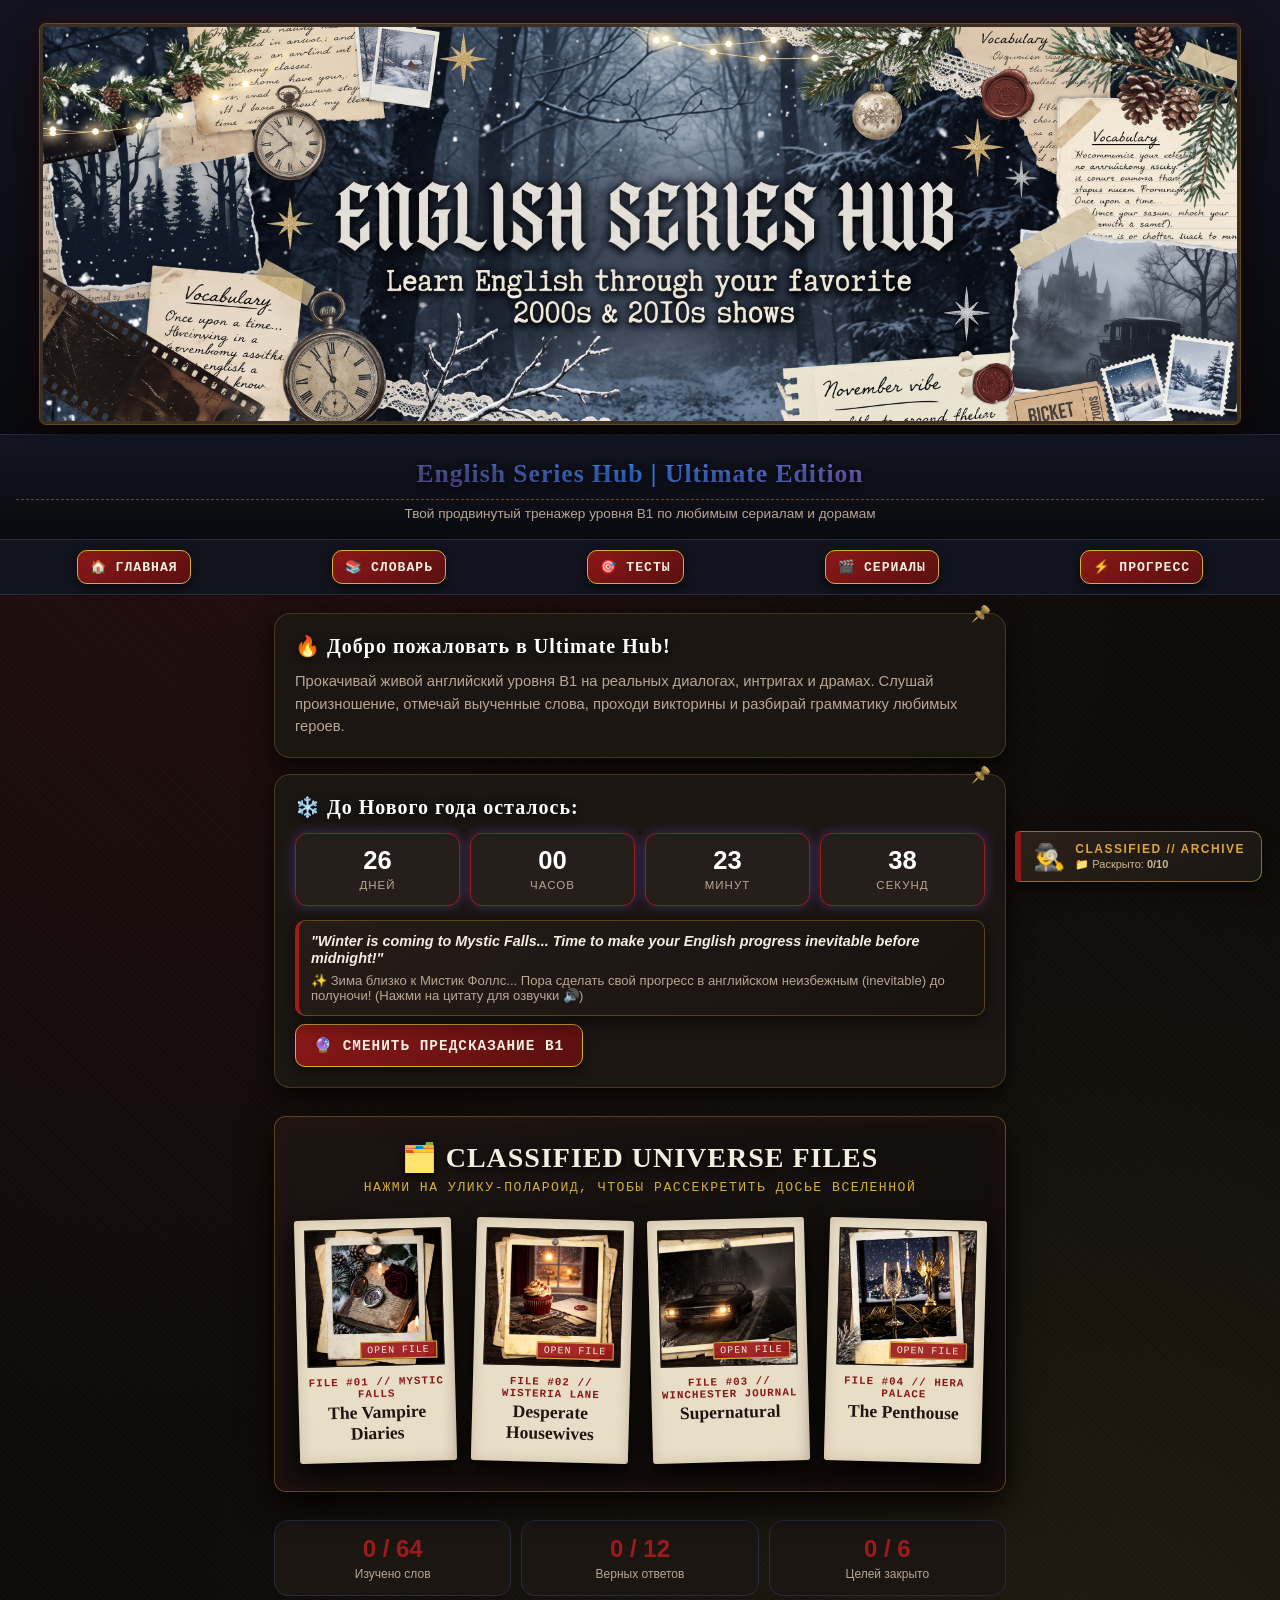
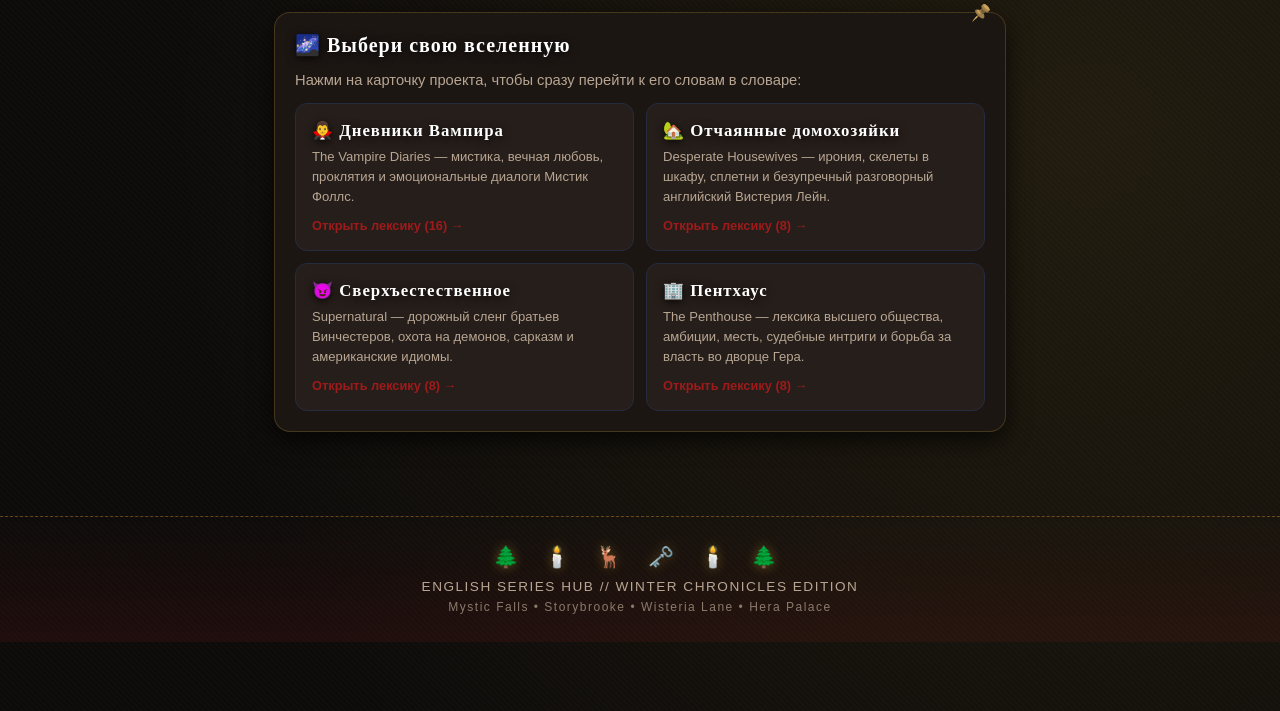
==== index.html @ a0056f5a "Add files via upload" ====
<!DOCTYPE html>
<html lang="ru">
<head>
    <meta charset="UTF-8">
    <meta name="viewport" content="width=device-width, initial-scale=1.0">
    <title>English Series Hub | Ultimate Edition</title>
    <style>
        :root {
            --bg-main: #090a10;
            --bg-card: #121521;
            --bg-card-hover: #181c2c;
            --bg-input: #1a1e2e;
            --accent-primary: #8b5cf6;
            --accent-secondary: #3b82f6;
            --accent-glow: rgba(139, 92, 246, 0.35);
            --text-main: #f3f4f6;
            --text-muted: #9ca3af;
            --border-color: #262b40;
            --success: #10b981;
            --danger: #ef4444;
            --warning: #f59e0b;
        }

        body.theme-vampire {
            --bg-main: #0c0406;
            --bg-card: #1a090d;
            --bg-card-hover: #260d14;
            --bg-input: #220b12;
            --accent-primary: #e11d48;
            --accent-secondary: #9f1239;
            --accent-glow: rgba(225, 29, 72, 0.4);
            --border-color: #3f121d;
        }

        * {
            margin: 0;
            padding: 0;
            box-sizing: border-box;
            font-family: -apple-system, BlinkMacSystemFont, 'Segoe UI', Roboto, Helvetica, Arial, sans-serif;
            -webkit-tap-highlight-color: transparent;
        }

        body {
            background-color: var(--bg-main);
            color: var(--text-main);
            padding-bottom: 70px;
            transition: background-color 0.3s ease, color 0.3s ease;
            overflow-x: hidden;
        }

        /* Шапка */
        header {
            background: linear-gradient(180deg, rgba(18, 21, 33, 0.95) 0%, var(--bg-main) 100%);
            padding: 24px 16px 18px;
            text-align: center;
            border-bottom: 1px solid var(--border-color);
            position: relative;
        }

        header h1 {
            font-size: 1.6rem;
            font-weight: 800;
            background: linear-gradient(90deg, var(--accent-primary), var(--accent-secondary), #ec4899);
            -webkit-background-clip: text;
            -webkit-text-fill-color: transparent;
            letter-spacing: 0.5px;
            margin-bottom: 6px;
        }

        header p {
            font-size: 0.85rem;
            color: var(--text-muted);
            max-width: 500px;
            margin: 0 auto;
        }

        /* Навигация */
        nav {
            display: flex;
            justify-content: space-around;
            background: rgba(18, 21, 33, 0.9);
            backdrop-filter: blur(12px);
            padding: 10px 8px;
            border-bottom: 1px solid var(--border-color);
            position: sticky;
            top: 0;
            z-index: 1000;
            gap: 4px;
            overflow-x: auto;
        }

        nav button {
            background: transparent;
            border: 1px solid transparent;
            color: var(--text-muted);
            font-size: 0.82rem;
            font-weight: 600;
            cursor: pointer;
            padding: 8px 12px;
            border-radius: 10px;
            transition: all 0.25s ease;
            white-space: nowrap;
            display: flex;
            align-items: center;
            gap: 5px;
        }

        nav button.active {
            color: #fff;
            background: linear-gradient(135deg, var(--accent-primary), var(--accent-secondary));
            box-shadow: 0 4px 15px var(--accent-glow);
        }

        .container {
            padding: 18px 14px;
            max-width: 760px;
            margin: 0 auto;
        }

        .tab-content {
            display: none;
            animation: fadeIn 0.3s ease;
        }

        .tab-content.active {
            display: block;
        }

        @keyframes fadeIn {
            from { opacity: 0; transform: translateY(8px); }
            to { opacity: 1; transform: translateY(0); }
        }

        /* Карточки */
        .card {
            background: var(--bg-card);
            border: 1px solid var(--border-color);
            border-radius: 16px;
            padding: 20px;
            margin-bottom: 16px;
            box-shadow: 0 8px 24px rgba(0, 0, 0, 0.35);
            transition: transform 0.2s ease, border-color 0.2s ease;
        }

        .card h2 {
            font-size: 1.25rem;
            margin-bottom: 12px;
            color: #fff;
            display: flex;
            align-items: center;
            gap: 8px;
        }

        .card p {
            font-size: 0.92rem;
            color: var(--text-muted);
            line-height: 1.5;
        }

        /* Статистика на Главной */
        .stats-grid {
            display: grid;
            grid-template-columns: repeat(3, 1fr);
            gap: 10px;
            margin-bottom: 16px;
        }

        .stat-box {
            background: var(--bg-card);
            border: 1px solid var(--border-color);
            border-radius: 14px;
            padding: 14px 10px;
            text-align: center;
        }

        .stat-num {
            font-size: 1.5rem;
            font-weight: 800;
            color: var(--accent-primary);
            margin-bottom: 4px;
        }

        .stat-label {
            font-size: 0.75rem;
            color: var(--text-muted);
        }

        /* Карточки вселенных */
        .universe-grid {
            display: grid;
            grid-template-columns: repeat(auto-fit, minmax(240px, 1fr));
            gap: 12px;
            margin-top: 12px;
        }

        .universe-card {
            background: var(--bg-input);
            border: 1px solid var(--border-color);
            border-radius: 12px;
            padding: 16px;
            cursor: pointer;
            transition: all 0.25s ease;
            position: relative;
            overflow: hidden;
        }

        .universe-card:hover {
            border-color: var(--accent-primary);
            transform: translateY(-2px);
            box-shadow: 0 6px 20px var(--accent-glow);
        }

        .universe-card h3 {
            font-size: 1.05rem;
            color: #fff;
            margin-bottom: 6px;
        }

        .universe-card p {
            font-size: 0.82rem;
            color: var(--text-muted);
            margin-bottom: 10px;
        }

        .universe-link {
            font-size: 0.8rem;
            color: var(--accent-primary);
            font-weight: 600;
        }

        /* Поиск и фильтры словаря */
        .search-box {
            width: 100%;
            padding: 14px 16px;
            background: var(--bg-input);
            border: 1px solid var(--border-color);
            border-radius: 12px;
            color: #fff;
            font-size: 0.95rem;
            margin-bottom: 12px;
            outline: none;
            transition: border-color 0.2s, box-shadow 0.2s;
        }

        .search-box:focus {
            border-color: var(--accent-primary);
            box-shadow: 0 0 12px var(--accent-glow);
        }

        .filter-row {
            display: flex;
            gap: 6px;
            overflow-x: auto;
            padding-bottom: 8px;
            margin-bottom: 14px;
        }

        .filter-btn {
            background: var(--bg-input);
            border: 1px solid var(--border-color);
            color: var(--text-muted);
            padding: 7px 12px;
            border-radius: 8px;
            font-size: 0.8rem;
            font-weight: 600;
            cursor: pointer;
            white-space: nowrap;
            transition: 0.2s;
        }

        .filter-btn.active {
            background: var(--accent-primary);
            color: #fff;
            border-color: var(--accent-primary);
        }

        /* Карточка слова */
        .word-card {
            background: var(--bg-input);
            border: 1px solid var(--border-color);
            border-left: 4px solid var(--accent-primary);
            padding: 16px;
            border-radius: 12px;
            margin-bottom: 12px;
            transition: 0.2s;
        }

        .word-card.learned {
            border-left-color: var(--success);
            opacity: 0.85;
        }

        .word-header {
            display: flex;
            justify-content: space-between;
            align-items: flex-start;
            margin-bottom: 6px;
            gap: 8px;
        }

        .word-title {
            font-size: 1.15rem;
            font-weight: 700;
            color: #fff;
        }

        .word-transc {
            font-size: 0.85rem;
            color: var(--accent-primary);
            font-weight: 400;
            margin-left: 6px;
        }

        .word-actions {
            display: flex;
            gap: 6px;
        }

        .icon-btn {
            background: var(--bg-card);
            border: 1px solid var(--border-color);
            color: var(--text-main);
            padding: 5px 9px;
            border-radius: 8px;
            cursor: pointer;
            font-size: 0.8rem;
            transition: 0.2s;
        }

        .icon-btn.learned-btn.active {
            background: rgba(16, 185, 129, 0.2);
            border-color: var(--success);
            color: var(--success);
        }

        .word-translation {
            font-size: 0.95rem;
            color: #e5e7eb;
            font-weight: 600;
            margin-bottom: 8px;
        }

        .word-example {
            font-size: 0.86rem;
            color: var(--text-muted);
            font-style: italic;
            background: var(--bg-card);
            padding: 10px 12px;
            border-radius: 8px;
            border: 1px solid rgba(255, 255, 255, 0.04);
            margin-bottom: 8px;
        }

        .tag {
            display: inline-block;
            font-size: 0.72rem;
            font-weight: 600;
            background: rgba(139, 92, 246, 0.18);
            color: #c4b5fd;
            padding: 3px 9px;
            border-radius: 6px;
        }

        /* Тесты */
        .quiz-header {
            display: flex;
            justify-content: space-between;
            align-items: center;
            margin-bottom: 12px;
        }

        .score-badge {
            background: rgba(16, 185, 129, 0.15);
            border: 1px solid var(--success);
            color: var(--success);
            padding: 4px 10px;
            border-radius: 8px;
            font-size: 0.82rem;
            font-weight: 700;
        }

        .progress-bar-bg {
            width: 100%;
            height: 8px;
            background: var(--bg-input);
            border-radius: 10px;
            overflow: hidden;
            margin-bottom: 18px;
        }

        .progress-bar-fill {
            height: 100%;
            background: linear-gradient(90deg, var(--accent-primary), var(--success));
            width: 0%;
            transition: width 0.3s ease;
        }

        .quiz-question-box {
            background: var(--bg-input);
            border: 1px solid var(--border-color);
            border-radius: 12px;
            padding: 16px;
            margin-bottom: 14px;
        }

        .quiz-q-title {
            font-size: 1rem;
            color: #fff;
            font-weight: 600;
            margin-bottom: 12px;
            line-height: 1.4;
        }

        .quiz-option {
            display: block;
            width: 100%;
            padding: 12px 14px;
            background: var(--bg-card);
            border: 1px solid var(--border-color);
            color: var(--text-main);
            text-align: left;
            border-radius: 10px;
            margin-bottom: 8px;
            cursor: pointer;
            font-size: 0.9rem;
            transition: 0.2s;
        }

        .quiz-option:hover:not(:disabled) {
            border-color: var(--accent-primary);
            background: var(--bg-card-hover);
        }

        .quiz-option.correct {
            background: rgba(16, 185, 129, 0.2);
            border-color: var(--success);
            color: #6ee7b7;
            font-weight: 600;
        }

        .quiz-option.wrong {
            background: rgba(239, 68, 68, 0.2);
            border-color: var(--danger);
            color: #fca5a5;
        }

        .quiz-explanation {
            display: none;
            margin-top: 10px;
            padding: 10px 12px;
            background: rgba(59, 130, 246, 0.12);
            border-left: 3px solid var(--accent-secondary);
            border-radius: 6px;
            font-size: 0.84rem;
            color: #dbeafe;
            line-height: 1.4;
        }

        /* Уроки по сериалам */
        .lesson-card {
            background: var(--bg-input);
            border: 1px solid var(--border-color);
            border-radius: 12px;
            padding: 16px;
            margin-bottom: 14px;
        }

        .quote-box {
            font-size: 1.02rem;
            font-weight: 700;
            color: #fff;
            background: var(--bg-card);
            padding: 12px;
            border-radius: 8px;
            border-left: 4px solid var(--accent-primary);
            margin-bottom: 8px;
        }

        .quote-ru {
            font-size: 0.88rem;
            color: var(--text-muted);
            margin-bottom: 12px;
            font-style: italic;
        }

        .analysis-block {
            margin-top: 10px;
            padding-top: 10px;
            border-top: 1px solid var(--border-color);
        }

        .analysis-title {
            font-size: 0.82rem;
            font-weight: 700;
            text-transform: uppercase;
            color: var(--accent-primary);
            margin-bottom: 4px;
            letter-spacing: 0.5px;
        }

        /* Прогресс и чекбоксы */
        .checklist-item {
            display: flex;
            align-items: center;
            gap: 12px;
            background: var(--bg-input);
            border: 1px solid var(--border-color);
            padding: 12px 14px;
            border-radius: 10px;
            margin-bottom: 8px;
            cursor: pointer;
            transition: 0.2s;
        }

        .checklist-item input[type="checkbox"] {
            width: 20px;
            height: 20px;
            accent-color: var(--accent-primary);
            cursor: pointer;
        }

        .checklist-item span {
            font-size: 0.92rem;
            color: var(--text-main);
        }

        .action-btn {
            background: linear-gradient(135deg, var(--accent-primary), var(--accent-secondary));
            color: #fff;
            border: none;
            padding: 12px 18px;
            border-radius: 10px;
            font-size: 0.9rem;
            font-weight: 600;
            cursor: pointer;
            transition: 0.2s;
            display: inline-block;
            margin-right: 8px;
            margin-top: 8px;
        }

        .action-btn.danger {
            background: rgba(239, 68, 68, 0.2);
            border: 1px solid var(--danger);
            color: #fca5a5;
        }
.main-header {
            width: 100%;
            text-align: center;
            background-color: #050505;
            padding-bottom: 10px;
        }

        .hero-banner {
            width: 100%;
            max-width: 1200px;
            height: auto;
            border-bottom: 3px solid #5c0000;
            box-shadow: 0 10px 25px rgba(0, 0, 0, 0.9);
            border-radius: 0 0 15px 15px;
            display: block;
            margin: 0 auto;
        }

  /* Таймер до Нового года */
        .countdown-grid {
            display: grid;
            grid-template-columns: repeat(4, 1fr);
            gap: 10px;
            margin: 14px 0;
        }
        .time-box {
            background: var(--bg-input);
            border: 1px solid var(--accent-primary);
            box-shadow: 0 0 12px var(--accent-glow);
            border-radius: 12px;
            padding: 12px 6px;
            text-align: center;
        }
        .time-val {
            font-size: 1.6rem;
            font-weight: 800;
            color: #fff;
            display: block;
        }
        .time-label {
            font-size: 0.72rem;
            color: var(--text-muted);
            text-transform: uppercase;
            letter-spacing: 1px;
        }
        .ny-quote {
            font-size: 0.9rem;
            color: #e5e7eb;
            font-style: italic;
            background: var(--bg-input);
            padding: 12px;
            border-radius: 10px;
            border-left: 3px solid var(--accent-primary);
            margin-top: 10px;
        }

/* ===== Detective Case Files ===== */
.dcf-widget{position:fixed;right:18px;bottom:18px;z-index:9990;display:flex;align-items:center;gap:10px;padding:10px 16px 10px 12px;background:linear-gradient(145deg,#2a2018,#1a1612);color:#e8d9b0;border:1px solid #8a6d3b;border-left:6px solid #8c1c13;border-radius:4px 10px 10px 4px;cursor:pointer;font-family:'Courier New',monospace;box-shadow:0 6px 18px rgba(0,0,0,.55);animation:dcfPulse 3s ease-in-out infinite;transition:transform .25s}
.dcf-widget:hover{transform:translateY(-4px) rotate(-1.5deg)}
.dcf-widget .dcf-w-ico{font-size:26px;line-height:1}
.dcf-widget .dcf-w-t{font-size:12px;font-weight:700;letter-spacing:1.5px;color:#d9a441}
.dcf-widget .dcf-w-c{font-size:11px;color:#c9b88f;margin-top:2px}
@keyframes dcfPulse{0%,100%{box-shadow:0 6px 18px rgba(0,0,0,.55),0 0 0 0 rgba(217,164,65,.45)}50%{box-shadow:0 6px 18px rgba(0,0,0,.55),0 0 16px 5px rgba(217,164,65,.35)}}
.dcf-overlay{position:fixed;inset:0;z-index:9991;display:none;align-items:center;justify-content:center;background:rgba(10,7,4,.72);backdrop-filter:blur(6px);-webkit-backdrop-filter:blur(6px);padding:12px}
.dcf-overlay.dcf-open{display:flex;animation:dcfFade .3s}
@keyframes dcfFade{from{opacity:0}to{opacity:1}}
.dcf-modal{position:relative;width:min(900px,100%);max-height:92vh;overflow-y:auto;background:#1a1612;color:#e8d9b0;border:2px solid #8a6d3b;border-radius:8px;padding:22px;font-family:Georgia,serif;box-shadow:0 20px 60px rgba(0,0,0,.8),inset 0 0 40px rgba(0,0,0,.5)}
.dcf-close{position:absolute;top:10px;right:14px;background:none;border:none;color:#d9a441;font-size:26px;cursor:pointer}
.dcf-head{border-bottom:1px dashed #8a6d3b;padding-bottom:12px;margin-bottom:14px}
.dcf-head h2{margin:0 0 6px;font-family:'Courier New',monospace;color:#d9a441;letter-spacing:2px;font-size:20px}
.dcf-rank{font-family:'Courier New',monospace;font-size:14px;color:#e8d9b0}
.dcf-rank b{color:#f2c46d}
.dcf-bar{height:8px;background:#2e251c;border:1px solid #8a6d3b;border-radius:4px;margin-top:8px;overflow:hidden}
.dcf-bar i{display:block;height:100%;width:0;background:linear-gradient(90deg,#8c1c13,#d9a441);transition:width .6s}
.dcf-filters{display:flex;flex-wrap:wrap;gap:6px;margin-bottom:14px}
.dcf-fbtn{background:#2a2018;color:#c9b88f;border:1px solid #6b5530;border-radius:3px;padding:6px 10px;font:12px 'Courier New',monospace;cursor:pointer}
.dcf-fbtn.on,.dcf-fbtn:hover{background:#8c1c13;color:#fff;border-color:#d9a441}
.dcf-grid{display:grid;grid-template-columns:repeat(auto-fill,minmax(160px,1fr));gap:12px}
.dcf-folder{position:relative;background:#e3d3a8;color:#2b1f12;border-radius:2px 8px 4px 4px;padding:20px 10px 10px;cursor:pointer;box-shadow:2px 3px 8px rgba(0,0,0,.5);transition:transform .2s;font-family:'Courier New',monospace;min-height:110px}
.dcf-folder:before{content:"";position:absolute;top:-8px;left:0;width:55%;height:10px;background:#e3d3a8;border-radius:6px 6px 0 0}
.dcf-folder:hover{transform:translateY(-4px) rotate(-1deg)}
.dcf-folder .n{font-size:11px;color:#8c1c13;font-weight:700}
.dcf-folder .t{font:700 14px Georgia,serif;margin:4px 0}
.dcf-folder .s{font-size:11px;opacity:.75}
.dcf-folder .st{margin-top:8px;font-size:11px;font-weight:700}
.dcf-folder.done{background:#cdd8b4}
.dcf-sheet{background:#f4eee1;color:#2b2118;border-radius:4px;padding:20px;font-family:Georgia,serif;position:relative;box-shadow:inset 0 0 30px rgba(120,90,40,.25);background-image:repeating-linear-gradient(transparent 0 27px,rgba(120,90,40,.08) 27px 28px)}
.dcf-back{background:none;border:1px solid #8a6d3b;color:#d9a441;padding:6px 12px;font:13px 'Courier New',monospace;cursor:pointer;margin-bottom:12px;border-radius:3px}
.dcf-back:hover{background:#8c1c13;color:#fff}
.dcf-sheet h3{margin:0;font-family:'Courier New',monospace;color:#8c1c13;font-size:18px}
.dcf-meta{font:12px 'Courier New',monospace;opacity:.7;margin-bottom:10px}
.dcf-brief{font-style:italic;border-left:3px solid #8c1c13;padding-left:10px;margin:10px 0}
.dcf-steps{display:flex;gap:6px;margin:12px 0;font:12px 'Courier New',monospace}
.dcf-steps span{flex:1;text-align:center;padding:4px;border:1px solid #8a6d3b;opacity:.5}
.dcf-steps span.on{opacity:1;background:#2b2118;color:#f2c46d}
.dcf-steps span.ok{opacity:1;background:#6e8b3d;color:#fff}
.dcf-lbl{font:700 13px 'Courier New',monospace;color:#8c1c13;margin-bottom:6px}
.dcf-text{font:16px/1.6 'Courier New',monospace;background:rgba(255,255,255,.45);border:1px dashed #8a6d3b;padding:12px;margin-bottom:12px}
.dcf-q{font:700 16px Georgia,serif;margin:8px 0}
.dcf-opts{display:flex;flex-direction:column;gap:8px}
.dcf-opt{text-align:left;padding:10px 12px;background:#2b2118;color:#f4eee1;border:1px solid #8a6d3b;border-radius:3px;font:14px 'Courier New',monospace;cursor:pointer;transition:.2s}
.dcf-opt:hover:not(:disabled){background:#4a3622;transform:translateX(4px)}
.dcf-opt.right{background:#3f6b2a;border-color:#9ccf6a}
.dcf-opt.wrong{background:#8c1c13;animation:dcfShake .4s}
.dcf-opt:disabled{cursor:default}
@keyframes dcfShake{25%{transform:translateX(-6px)}75%{transform:translateX(6px)}}
.dcf-play{background:#8c1c13;color:#fff;border:none;padding:10px 16px;font:14px 'Courier New',monospace;cursor:pointer;border-radius:3px;margin-bottom:10px}
.dcf-play:hover{background:#a82a1e}
.dcf-fb{min-height:22px;margin-top:10px;font:13px 'Courier New',monospace}
.dcf-stamp{position:absolute;top:50%;left:50%;transform:translate(-50%,-50%) rotate(-14deg) scale(3);opacity:0;border:6px double #b3211a;color:#b3211a;padding:8px 20px;font:900 38px 'Courier New',monospace;letter-spacing:3px;pointer-events:none;background:rgba(244,238,225,.6);text-align:center}
.dcf-stamp.show{animation:dcfStamp .6s forwards}
@keyframes dcfStamp{to{transform:translate(-50%,-50%) rotate(-14deg) scale(1);opacity:.92}}
.dcf-result{text-align:center;padding:14px 0 4px}
.dcf-result p{margin:8px 0}
@media(max-width:600px){
.dcf-widget{right:10px;bottom:10px;padding:8px 10px;gap:6px}
.dcf-widget .dcf-w-t{display:none}
.dcf-widget .dcf-w-ico{font-size:22px}
.dcf-modal{padding:14px;max-height:94vh}
.dcf-grid{grid-template-columns:repeat(2,1fr)}
.dcf-stamp{font-size:24px}
}
/* ===== VINTAGE HOLIDAY & DARK ACADEMIA THEME ===== */
@import url('https://fonts.googleapis.com/css2?family=Cormorant+Garamond:ital,wght@0,600;0,700;1,400&family=Courier+Prime:ital,wght@0,400;0,700;1,400&display=swap');

:root {
    --bg-body: #0d0b0a !important;
    --bg-card: #1c1613 !important;
    --bg-input: #261e1a !important;
    --accent-primary: #9e1b1b !important; /* Глубокий праздничный бордовый */
    --accent-gold: #d4af37 !important; /* Винтажное золото */
    --text-main: #f4eee1 !important; /* Теплый пергамент */
    --text-muted: #b8a693 !important;
}

/* Фон с эффектом ночного свечения и виньетки */
body {
    background-color: #0d0b0a !important;
    background-image: 
        radial-gradient(circle at 15% 20%, rgba(158, 27, 27, 0.14) 0%, transparent 45%),
        radial-gradient(circle at 85% 75%, rgba(212, 175, 55, 0.1) 0%, transparent 45%),
        repeating-linear-gradient(45deg, rgba(255,255,255,0.01) 0px, rgba(255,255,255,0.01) 2px, transparent 2px, transparent 4px) !important;
    color: var(--text-main) !important;
    position: relative;
    overflow-x: hidden;
}

/* Винтажные заголовки */
h1, h2, h3 {
    font-family: 'Cormorant Garamond', Georgia, serif !important;
    letter-spacing: 1px !important;
    text-shadow: 0 2px 10px rgba(0, 0, 0, 0.8);
}

h1 {
    color: #f4eee1 !important;
    border-bottom: 1px dashed rgba(212, 175, 55, 0.4);
    padding-bottom: 10px;
}

/* Рамка для главного баннера в стиле полароида/мудборда */
.hero-banner {
    border: 3px solid #3a2e25 !important;
    outline: 1px solid rgba(212, 175, 55, 0.4) !important;
    box-shadow: 0 12px 35px rgba(0, 0, 0, 0.9), 0 0 25px rgba(158, 27, 27, 0.25) !important;
    border-radius: 6px !important;
}

/* Цитата в стиле печатной машинки на состаренном листке */
.ny-quote {
    font-family: 'Courier Prime', 'Courier New', monospace !important;
    background: linear-gradient(135deg, #251c17, #18120f) !important;
    border: 1px solid rgba(212, 175, 55, 0.3) !important;
    border-left: 4px solid #9e1b1b !important;
    color: #f4eee1 !important;
    box-shadow: 0 6px 20px rgba(0, 0, 0, 0.6) !important;
    position: relative;
}

/* Карточки с эффектом прикрепленной золотой булавки */
.card, .series-card, .quiz-box, .vocab-item {
    border: 1px solid rgba(212, 175, 55, 0.22) !important;
    box-shadow: 0 8px 24px rgba(0, 0, 0, 0.7) !important;
    position: relative;
    transition: transform 0.25s ease, border-color 0.25s ease !important;
}

.card::after, .series-card::after {
    content: "📌";
    position: absolute;
    top: -10px;
    right: 14px;
    font-size: 16px;
    filter: sepia(1) saturate(2) brightness(0.9);
    pointer-events: none;
}

.card:hover, .series-card:hover {
    border-color: rgba(212, 175, 55, 0.6) !important;
    transform: translateY(-3px);
}

/* Кнопки в стиле сургучной печати и золота */
button:not(.dcf-fbtn):not(.dcf-close):not(.dcf-back), .btn {
    font-family: 'Courier Prime', monospace !important;
    background: linear-gradient(145deg, #8b1818, #5a0f0f) !important;
    border: 1px solid #d4af37 !important;
    color: #f4eee1 !important;
    text-transform: uppercase;
    letter-spacing: 1px;
    box-shadow: 0 4px 12px rgba(0, 0, 0, 0.6) !important;
    transition: all 0.2s ease !important;
    cursor: pointer;
}

button:not(.dcf-fbtn):not(.dcf-close):not(.dcf-back):hover, .btn:hover {
    background: linear-gradient(145deg, #b22222, #7a1515) !important;
    box-shadow: 0 0 15px rgba(212, 175, 55, 0.5) !important;
    transform: translateY(-2px);
}

/* Поля ввода */
input, select, textarea {
    background-color: #16110e !important;
    border: 1px solid #4a3b31 !important;
    color: #f4eee1 !important;
    font-family: 'Courier Prime', monospace !important;
}

input:focus, select:focus, textarea:focus {
    border-color: #d4af37 !important;
    outline: none !important;
    box-shadow: 0 0 8px rgba(212, 175, 55, 0.3) !important;
}

/* Праздничный подвал с винтажным декором */
.vintage-holiday-footer {
    margin-top: 50px;
    padding: 28px 15px;
    text-align: center;
    border-top: 1px dashed rgba(212, 175, 55, 0.35);
    background: linear-gradient(to top, rgba(158, 27, 27, 0.12), transparent);
    font-family: 'Courier Prime', monospace;
    color: #b8a693;
    font-size: 0.85rem;
    letter-spacing: 1.5px;
}

.vintage-holiday-footer .garland {
    font-size: 1.3rem;
    letter-spacing: 10px;
    margin-bottom: 10px;
    filter: drop-shadow(0 0 6px rgba(212, 175, 55, 0.4));
}

/* Анимация падающего снега и золотых искр */
.vh-snow-container {
    position: fixed;
    top: 0;
    left: 0;
    width: 100%;
    height: 100%;
    pointer-events: none;
    z-index: 9980;
    overflow: hidden;
}

.vh-flake {
    position: absolute;
    top: -20px;
    color: rgba(244, 238, 225, 0.45);
    user-select: none;
    pointer-events: none;
    animation: vhFall linear infinite;
}

@keyframes vhFall {
    0% { transform: translateY(-20px) translateX(0) rotate(0deg); }
    50% { transform: translateY(50vh) translateX(15px) rotate(180deg); }
    100% { transform: translateY(105vh) translateX(-15px) rotate(360deg); }
}

    </style>
</head>
<body>
<header class="main-header">
    <img src="banner.jpg" alt="English Series Hub Banner" class="hero-banner">
</header>

    <header>
        <h1>English Series Hub | Ultimate Edition</h1>
        <p>Твой продвинутый тренажер уровня B1 по любимым сериалам и дорамам</p>
    </header>

    <nav>
        <button class="active" onclick="switchTab('home', this)">🏠 Главная</button>
        <button onclick="switchTab('dict', this)">📚 Словарь</button>
        <button onclick="switchTab('tests', this)">🎯 Тесты</button>
        <button onclick="switchTab('shows', this)">🎬 Сериалы</button>
        <button onclick="switchTab('progress', this)">⚡ Прогресс</button>
    </nav>

    <div class="container">
        <!-- 1. ВКЛАДКА: ГЛАВНАЯ -->
        <div id="home" class="tab-content active">
            <div class="card">
                <h2>🔥 Добро пожаловать в Ultimate Hub!</h2>
                <p>Прокачивай живой английский уровня B1 на реальных диалогах, интригах и драмах. Слушай произношение, отмечай выученные слова, проходи викторины и разбирай грамматику любимых героев.</p>
            </div>
   <!-- Таймер до Нового года -->
            <div class="card">
                <h2>❄️ До Нового года осталось:</h2>
                <div class="countdown-grid">
                    <div class="time-box"><span class="time-val" id="cd-days">00</span><span class="time-label">Дней</span></div>
                    <div class="time-box"><span class="time-val" id="cd-hours">00</span><span class="time-label">Часов</span></div>
                    <div class="time-box"><span class="time-val" id="cd-mins">00</span><span class="time-label">Минут</span></div>
                    <div class="time-box"><span class="time-val" id="cd-secs">00</span><span class="time-label">Секунд</span></div>
                </div>
                <div class="ny-quote" id="nyQuoteBox">
                    "Winter is coming to Mystic Falls... Time to level up your English before the clock strikes midnight!"
                </div>
                <button class="action-btn" onclick="nextNyQuote()">🔮 Сменить предсказание B1</button>
            </div>
            <div class="stats-grid">
                <div class="stat-box">
                    <div class="stat-num" id="statWords">0 / 32</div>
                    <div class="stat-label">Изучено слов</div>
                </div>
                <div class="stat-box">
                    <div class="stat-num" id="statTests">0 / 12</div>
                    <div class="stat-label">Верных ответов</div>
                </div>
                <div class="stat-box">
                    <div class="stat-num" id="statGoals">0 / 6</div>
                    <div class="stat-label">Целей закрыто</div>
                </div>
            </div>

            <div class="card">
                <h2>🌌 Выбери свою вселенную</h2>
                <p>Нажми на карточку проекта, чтобы сразу перейти к его словам в словаре:</p>
                <div class="universe-grid">
                    <div class="universe-card" onclick="openShowDict('vampire')">
                        <h3>🧛‍♂️ Дневники Вампира</h3>
                        <p>The Vampire Diaries — мистика, вечная любовь, проклятия и эмоциональные диалоги Мистик Фоллс.</p>
                        <span class="universe-link">Открыть лексику (16) →</span>
                    </div>
                    <div class="universe-card" onclick="openShowDict('housewives')">
                        <h3>🏡 Отчаянные домохозяйки</h3>
                        <p>Desperate Housewives — ирония, скелеты в шкафу, сплетни и безупречный разговорный английский Вистерия Лейн.</p>
                        <span class="universe-link">Открыть лексику (8) →</span>
                    </div>
                    <div class="universe-card" onclick="openShowDict('spn')">
                        <h3>😈 Сверхъестественное</h3>
                        <p>Supernatural — дорожный сленг братьев Винчестеров, охота на демонов, сарказм и американские идиомы.</p>
                        <span class="universe-link">Открыть лексику (8) →</span>
                    </div>
                    <div class="universe-card" onclick="openShowDict('penthouse')">
                        <h3>🏢 Пентхаус</h3>
                        <p>The Penthouse — лексика высшего общества, амбиции, месть, судебные интриги и борьба за власть во дворце Гера.</p>
                        <span class="universe-link">Открыть лексику (8) →</span>
                    </div>
                </div>
            </div>
        </div>

        <!-- 2. ВКЛАДКА: СЛОВАРЬ -->
        <div id="dict" class="tab-content">
            <div class="card">
                <h2>📚 Интерактивный словарь B1 (64 карточки)</h2>
                <p style="margin-bottom: 12px;">Нажимай 🔊 для озвучки слова на английском и ⭐, чтобы отметить слово как выученное.</p>
                
                <input type="text" id="searchInput" class="search-box" placeholder="🔍 Поиск по-английски, по-русски или по цитате..." oninput="renderDictionary()">
                
                <div class="filter-row">
                    <button class="filter-btn active" onclick="setDictFilter('all', this)">Все (64)</button>
                    <button class="filter-btn" onclick="setDictFilter('vampire', this)">🧛‍♂️ Дневники Вампира</button>
                    <button class="filter-btn" onclick="setDictFilter('housewives', this)">🏡 Домохозяйки</button>
                    <button class="filter-btn" onclick="setDictFilter('spn', this)">😈 Сверхъестественное</button>
                    <button class="filter-btn" onclick="setDictFilter('penthouse', this)">🏢 Пентхаус</button>
                    <button class="filter-btn" onclick="setDictFilter('learned', this)">⭐ Выученные</button>
                </div>

                <div id="wordsContainer"></div>
            </div>
        </div>

        <!-- 3. ВКЛАДКА: ТЕСТЫ -->
        <div id="tests" class="tab-content">
            <div class="card">
                <div class="quiz-header">
                    <h2>🎯 Тренажер и Викторины B1</h2>
                    <span class="score-badge" id="quizScoreBadge">Счет: 0 / 12</span>
                </div>
                <p style="margin-bottom: 12px;">Проверь знание слов, идиом и грамматики из всех 4 сериалов. После каждого ответа появится подробный разбор!</p>
                
                <div class="progress-bar-bg">
                    <div class="progress-bar-fill" id="quizProgressBar"></div>
                </div>

                <div class="filter-row">
                    <button class="filter-btn active" onclick="setQuizCategory('all', this)">Все вопросы (12)</button>
                    <button class="filter-btn" onclick="setQuizCategory('vocab', this)">Лексика и идиомы</button>
                    <button class="filter-btn" onclick="setQuizCategory('grammar', this)">Грамматика в цитатах</button>
                </div>

                <div id="quizContainer"></div>

                <button class="action-btn" onclick="resetQuiz()">🔄 Пройти тесты заново</button>
            </div>
        </div>

        <!-- 4. ВКЛАДКА: СЕРИАЛЫ -->
        <div id="shows" class="tab-content">
            <div class="card">
                <h2>🎬 Глубокий разбор сцен и грамматики</h2>
                <p style="margin-bottom: 14px;">Выбери проект, чтобы разобрать культовые цитаты, грамматику уровня B1 и живой разговорный сленг:</p>
                
                <div class="filter-row">
                    <button class="filter-btn active" onclick="switchShowLesson('vampire', this)">🧛‍♂️ Дневники Вампира</button>
                    <button class="filter-btn" onclick="switchShowLesson('housewives', this)">🏡 Домохозяйки</button>
                    <button class="filter-btn" onclick="switchShowLesson('spn', this)">😈 Сверхъестественное</button>
                    <button class="filter-btn" onclick="switchShowLesson('penthouse', this)">🏢 Пентхаус</button>
                </div>

                <div id="lessonsContainer"></div>
            </div>
        </div>

        <!-- 5. ВКЛАДКА: ПРОГРЕСС И НАСТРОЙКИ -->
        <div id="progress" class="tab-content">
            <div class="card">
                <h2>🎨 Оформление портала</h2>
                <p style="margin-bottom: 12px;">Переключай атмосферу сайта под свое настроение:</p>
                <button class="action-btn" onclick="setTheme('cyber')">🌌 Ночной Киберпанк (Фиолетовый)</button>
                <button class="action-btn" onclick="setTheme('vampire')">🩸 Вампирский Бордовый (Мистик Фоллс)</button>
            </div>

            <div class="card">
                <h2>🏆 Чек-лист твоих достижений B1</h2>
                <p style="margin-bottom: 14px;">Отмечай выполненные этапы обучения (всё автоматически сохраняется на устройстве):</p>
                <div id="checklistContainer"></div>
            </div>

            <div class="card">
                <h2>⚙️ Управление данными</h2>
                <p style="margin-bottom: 10px;">Если хочешь обнулить выученные слова, результаты тестов и чек-лист:</p>
                <button class="action-btn danger" onclick="clearAllProgress()">🗑️ Сбросить весь прогресс</button>
            </div>
        </div>
    </div>
<div class="dcf-widget" id="dcfWidget" role="button" tabindex="0" aria-label="Открыть секретный архив дел">
  <div class="dcf-w-ico">🕵️‍♂️</div>
  <div>
    <div class="dcf-w-t">CLASSIFIED // ARCHIVE</div>
    <div class="dcf-w-c">📁 Раскрыто: <b id="dcfCounter">0/10</b></div>
  </div>
</div>

<div class="dcf-overlay" id="dcfOverlay">
  <div class="dcf-modal" role="dialog" aria-modal="true" aria-label="Секретный архив дел">
    <button class="dcf-close" id="dcfClose" aria-label="Закрыть">×</button>
    <div id="dcfView"></div>
  </div>
</div>
    <script>
        // ================= БАЗА СЛОВ (32 СЛОВА УРОВНЯ B1) =================
        const wordsData = [
            // Дневники Вампира (8)
            { id: 1, word: "Compel", transc: "[kəmˈpel]", ru: "Внушать, принуждать (взглядом)", example: "Stefan promised he would never compel Elena against her will.", show: "vampire", showName: "Дневники Вампира" },
            { id: 2, word: "Immortality", transc: "[ˌɪmɔːˈtæləti]", ru: "Бессмертие", example: "Immortality is a curse when you spend it completely alone.", show: "vampire", showName: "Дневники Вампира" },
            { id: 3, word: "humanity switch", transc: "[hjuːˈmænəti swɪtʃ]", ru: "Переключатель человечности (эмоций)", example: "When a vampire turns off their humanity switch, they feel no guilt at all.", show: "vampire", showName: "Дневники Вампира" },
            { id: 4, word: "Doppelgänger", transc: "[ˈdɒpəlˌɡæŋə]", ru: "Двойник", example: "Elena discovered that she was Katherine's doppelgänger.", show: "vampire", showName: "Дневники Вампира" },
            { id: 5, word: "Inevitable", transc: "[ɪnˈevɪtəbl]", ru: "Неизбежный", example: "Falling in love with both brothers felt completely inevitable.", show: "vampire", showName: "Дневники Вампира" },
            { id: 6, word: "Redemption", transc: "[rɪˈdempʃn]", ru: "Искупление (вины)", example: "Damon spent seasons searching for redemption after everything he did.", show: "vampire", showName: "Дневники Вампира" },
            { id: 7, word: "Guilt", transc: "[ɡɪlt]", ru: "Чувство вины", example: "If I'm going to feel guilt about something, I'll feel guilt about this.", show: "vampire", showName: "Дневники Вампира" },
            { id: 8, word: "Mercy", transc: "[ˈmɜːsi]", ru: "Милосердие, пощада", example: "Klaus rarely showed mercy to his enemies in Mystic Falls.", show: "vampire", showName: "Дневники Вампира" },

            // Отчаянные домохозяйки (8)
            { id: 9, word: "Suburbia", transc: "[səˈbɜːbiə]", ru: "Пригород (жизнь в пригороде)", example: "Behind the manicured lawns of suburbia, everyone hides a dark secret.", show: "housewives", showName: "Отчаянные домохозяйки" },
            { id: 10, word: "Blackmail", transc: "[ˈblækmeɪl]", ru: "Шантаж, шантажировать", example: "Someone sent Mary Alice a note to blackmail her.", show: "housewives", showName: "Отчаянные домохозяйки" },
            { id: 11, word: "Gossip", transc: "[ˈɡɒsɪp]", ru: "Сплетни, сплетничать", example: "The neighbors love to gossip over morning coffee on Wisteria Lane.", show: "housewives", showName: "Отчаянные домохозяйки" },
            { id: 12, word: "Hypocrite", transc: "[ˈhɪpəkrɪt]", ru: "Лицемер", example: "Don't be a hypocrite — we all know what you did last summer.", show: "housewives", showName: "Отчаянные домохозяйки" },
            { id: 13, word: "Affair", transc: "[əˈfeə]", ru: "Роман на стороне, интрижка", example: "Gabrielle tried to keep her secret affair hidden from Carlos.", show: "housewives", showName: "Отчаянные домохозяйки" },
            { id: 14, word: "Desperate", transc: "[ˈdespərət]", ru: "Отчаянный, доведенный до крайности", example: "Desperate times call for desperate measures.", show: "housewives", showName: "Отчаянные домохозяйки" },
            { id: 15, word: "Reputation", transc: "[ˌrepjuˈteɪʃn]", ru: "Репутация", example: "Bree would do anything to protect her family's spotless reputation.", show: "housewives", showName: "Отчаянные домохозяйки" },
            { id: 16, word: "Pretend", transc: "[prɪˈtend]", ru: "Притворяться, делать вид", example: "Smile and pretend everything is fine while the house is burning.", show: "housewives", showName: "Отчаянные домохозяйки" },

            // Сверхъестественное (8)
            { id: 17, word: "Crossroads", transc: "[ˈkrɒsrəʊdz]", ru: "Перекресток (или переломный момент)", example: "Never make a deal with a demon at the crossroads.", show: "spn", showName: "Сверхъестественное" },
            { id: 18, word: "Possessed", transc: "[pəˈzest]", ru: "Одержимый (духом/демоном)", example: "Sam realized the sheriff was possessed by an evil spirit.", show: "spn", showName: "Сверхъестественное" },
            { id: 19, word: "Vessel", transc: "[ˈvesl]", ru: "Сосуд, оболочка (тело для ангела)", example: "An angel cannot act on Earth without a willing human vessel.", show: "spn", showName: "Сверхъестественное" },
            { id: 20, word: "Omen", transc: "[ˈəʊmən]", ru: "Знамение, предзнаменование", example: "Sudden lightning and cold air are a bad omen for hunters.", show: "spn", showName: "Сверхъестественное" },
            { id: 21, word: "Sacrifice", transc: "[ˈsækrɪfaɪs]", ru: "Жертва, жертвовать собой", example: "The Winchesters are always ready to sacrifice everything for family.", show: "spn", showName: "Сверхъестественное" },
            { id: 22, word: "Grief", transc: "[ɡriːf]", ru: "Горе, глубокая скорбь", example: "Dealing with grief is the hardest part of the hunting business.", show: "spn", showName: "Сверхъестественное" },
            { id: 23, word: "Hunt down", transc: "[hʌnt daʊn]", ru: "Выследить, вести охоту (фразовый глагол)", example: "We need to hunt down the creature before midnight.", show: "spn", showName: "Сверхъестественное" },
            { id: 24, word: "Piehole", transc: "[ˈpaɪhəʊl]", ru: "Рот, «варежка» (разговорный сленг)", example: "Driver picks the music, shotgun shuts his piehole!", show: "spn", showName: "Сверхъестественное" },

            // Пентхаус (8)
            { id: 25, word: "Vengeance", transc: "[ˈvendʒəns]", ru: "Месть, возмездие", example: "Shim Su-ryeon planned her cold vengeance from the top floor.", show: "penthouse", showName: "Пентхаус" },
            { id: 26, word: "Privilege", transc: "[ˈprɪvəlɪdʒ]", ru: "Привилегия, особое право элиты", example: "Wealth and privilege allowed the Hera Club to bend the law.", show: "penthouse", showName: "Пентхаус" },
            { id: 27, word: "Bribe", transc: "[braɪb]", ru: "Взятка, подкупать", example: "They tried to bribe the judges to win the classical trophy.", show: "penthouse", showName: "Пентхаус" },
            { id: 28, word: "prestigious", transc: "[preˈstɪdʒəs]", ru: "Престижный, элитный", example: "Every parent fought to get their child into the prestigious Cheong-ah Arts School.", show: "penthouse", showName: "Пентхаус" },
            { id: 29, word: "Deceive", transc: "[dɪˈsiːv]", ru: "Обманывать, вводить в заблуждение", example: "Joo Dan-tae knew how to deceive everyone with a polite smile.", show: "penthouse", showName: "Пентхаус" },
            { id: 30, word: "Ruthless", transc: "[ˈruːθləs]", ru: "Безжалостный, беспощадный", example: "To survive in the Penthouse, you have to become ruthless.", show: "penthouse", showName: "Пентхаус" },
            { id: 31, word: "Culprit", transc: "[ˈkʌlprɪt]", ru: "Виновник, преступник", example: "The police still haven't found the real culprit behind the fall.", show: "penthouse", showName: "Пентхаус" },
            { id: 32, word: "Obsession", transc: "[əbˈseʃn]", ru: "Одержимость, навязчивая идея", example: "Cheon Seo-jin's obsession with being number one destroyed her peace.", show: "penthouse", showName: "Пентхаус" },
            // --- НОВЫЕ 32 СЛОВА (ЧАСТЬ 2) ---
            // Дневники Вампира (+8)
            { id: 33, word: "Vervain", transc: "[ˈvɜːveɪn]", ru: "Вербена (защитная трава)", example: "Elena wore a necklace with vervain so no vampire could compel her.", show: "vampire", showName: "Дневники Вампира" },
            { id: 34, word: "Bloodlust", transc: "[ˈblʌdlʌst]", ru: "Жажда крови", example: "Stefan struggled to control his bloodlust for decades.", show: "vampire", showName: "Дневники Вампира" },
            { id: 35, word: "Sire bond", transc: "[ˈsaɪə bɒnd]", ru: "Кровная связь (подчинение создателю)", example: "A rare sire bond makes a vampire obey their creator's every wish.", show: "vampire", showName: "Дневники Вампира" },
            { id: 36, word: "Ancestor", transc: "[ˈænsestə]", ru: "Предок", example: "Bonnie called upon the spirits of her powerful witch ancestors.", show: "vampire", showName: "Дневники Вампира" },
            { id: 37, word: "Ripper", transc: "[ˈrɪpə]", ru: "Потрошитель (вампир без тормозов)", example: "When Stefan loses control, he turns back into a ruthless Ripper.", show: "vampire", showName: "Дневники Вампира" },
            { id: 38, word: "Grief-stricken", transc: "[ˈɡriːf ˌstrɪkən]", ru: "Убитый горем", example: "Grief-stricken after the loss, Elena decided to turn off her emotions.", show: "vampire", showName: "Дневники Вампира" },
            { id: 39, word: "Daylight ring", transc: "[ˈdeɪlaɪt rɪŋ]", ru: "Кольцо дневного света", example: "Without his daylight ring, Damon would burn in the sun.", show: "vampire", showName: "Дневники Вампира" },
            { id: 40, word: "Betrayal", transc: "[bɪˈtreɪəl]", ru: "Предательство, измена", example: "Klaus never forgave his family for their bitter betrayal.", show: "vampire", showName: "Дневники Вампира" },

            // Отчаянные домохозяйки (+8)
            { id: 41, word: "Alibi", transc: "[ˈæləbaɪ]", ru: "Алиби", example: "Bree calmly invented a perfect alibi for her husband.", show: "housewives", showName: "Отчаянные домохозяйки" },
            { id: 42, word: "Nosy", transc: "[ˈnəʊzi]", ru: "Любопытный (сующий нос в чужие дела)", example: "Mrs. McCluskey was the most nosy neighbor on the entire street.", show: "housewives", showName: "Отчаянные домохозяйки" },
            { id: 43, word: "Cover up", transc: "[ˈkʌvər ʌp]", ru: "Скрыть, замести следы (фразовый глагол)", example: "The four friends agreed to cover up the crime together.", show: "housewives", showName: "Отчаянные домохозяйки" },
            { id: 44, word: "White lie", transc: "[waɪt laɪ]", ru: "Ложь во спасение, невинная ложь", example: "What started as a harmless white lie quickly turned into a scandal.", show: "housewives", showName: "Отчаянные домохозяйки" },
            { id: 45, word: "Confess", transc: "[kənˈfes]", ru: "Признаться, исповедаться", example: "Susan wanted to confess everything to the police immediately.", show: "housewives", showName: "Отчаянные домохозяйки" },
            { id: 46, word: "Rivalry", transc: "[ˈraɪvəlri]", ru: "Соперничество, конкуренция", example: "Katherine and Bree had a fierce rivalry over who baked the best pie.", show: "housewives", showName: "Отчаянные домохозяйки" },
            { id: 47, word: "Unfaithful", transc: "[ʌnˈfeɪθfl]", ru: "Неверный (в браке/отношениях)", example: "She suspected that her husband was being unfaithful to her.", show: "housewives", showName: "Отчаянные домохозяйки" },
            { id: 48, word: "Manipulate", transc: "[məˈnɪpjuleɪt]", ru: "Манипулировать", example: "Felicia Tilman knew exactly how to manipulate Paul Young.", show: "housewives", showName: "Отчаянные домохозяйки" },

            // Сверхъестественное (+8)
            { id: 49, word: "Salt circle", transc: "[sɔːlt ˈsɜːkl]", ru: "Соляной круг (для защиты)", example: "Quick, pour a salt circle around the door to keep the ghost out!", show: "spn", showName: "Сверхъестественное" },
            { id: 50, word: "Exorcism", transc: "[ˈeksɔːsɪzəm]", ru: "Экзорцизм, изгнание демона", example: "Sam memorized the Latin exorcism by heart.", show: "spn", showName: "Сверхъестественное" },
            { id: 51, word: "Free will", transc: "[friː wɪl]", ru: "Свобода воли", example: "Team Free Will refused to follow the angels' destiny.", show: "spn", showName: "Сверхъестественное" },
            { id: 52, word: "Urban legend", transc: "[ˈɜːbən ˈledʒənd]", ru: "Городская легенда", example: "Every spooky urban legend turns out to be real on the road.", show: "spn", showName: "Сверхъестественное" },
            { id: 53, word: "Shape-shifter", transc: "[ˈʃeɪpˌʃɪftə]", ru: "Оборотень, перевёртыш", example: "The monster was a shape-shifter pretending to be Dean.", show: "spn", showName: "Сверхъестественное" },
            { id: 54, word: "Track down", transc: "[træk daʊn]", ru: "Отыскать по следам, вычислить (фраз. глагол)", example: "Bobby helped the boys track down the rare supernatural weapon.", show: "spn", showName: "Сверхъестественное" },
            { id: 55, word: "Hellhound", transc: "[ˈhelhaʊnd]", ru: "Адская гончая", example: "When your ten years are up, the invisible hellhound comes for you.", show: "spn", showName: "Сверхъестественное" },
            { id: 56, word: "False ID", transc: "[fɔːls ˌaɪˈdiː]", ru: "Поддельное удостоверение (фальшивые корочки)", example: "Sam and Dean used false IDs to pose as FBI agents.", show: "spn", showName: "Сверхъестественное" },

            // Пентхаус (+8)
            { id: 57, word: "Heir", transc: "[eə]", ru: "Наследник (буква H не читается!)", example: "Logan Lee returned to Korea as the billionaire heir.", show: "penthouse", showName: "Пентхаус" },
            { id: 58, word: "Frame", transc: "[freɪm]", ru: "Подставить (невиновного), сфабриковать", example: "They tried to frame Oh Yoon-hee for a crime she didn't commit.", show: "penthouse", showName: "Пентхаус" },
            { id: 59, word: "Frame-up", transc: "[ˈfreɪm ʌp]", ru: "Подстава, ложное обвинение", example: "The whole trial was a clever frame-up organized by Joo Dan-tae.", show: "penthouse", showName: "Пентхаус" },
            { id: 60, word: "Corrupt", transc: "[kəˈrʌpt]", ru: "Коррумпированный, продажный", example: "Corrupt officials helped the rich families hide the truth.", show: "penthouse", showName: "Пентхаус" },
            { id: 61, word: "Downfall", transc: "[ˈdaʊnfɔːl]", ru: "Крах, падение (с вершины власти)", example: "Greed and arrogance led to the ultimate downfall of the Hera Club.", show: "penthouse", showName: "Пентхаус" },
            { id: 62, word: "Accomplice", transc: "[əˈkʌmplɪs]", ru: "Сообщник, соучастник", example: "The police arrested his secret accomplice at the airport.", show: "penthouse", showName: "Пентхаус" },
            { id: 63, word: "Status", transc: "[ˈsteɪtəs]", ru: "Статус, положение в обществе", example: "Living on the 100th floor was the ultimate symbol of social status.", show: "penthouse", showName: "Пентхаус" },
            { id: 64, word: "Backstab", transc: "[ˈbækstæb]", ru: "Ударить в спину, предать ради выгоды", example: "In Hera Palace, allies will backstab each other without hesitation.", show: "penthouse", showName: "Пентхаус" }


        ];

        // ================= БАЗА ТЕСТОВ (12 ВОПРОСОВ) =================
        const quizData = [
            { id: 1, cat: "vocab", q: "Что означает глагол «to compel» во вселенной «Дневников Вампира»?", options: ["Превратить в вампира", "Внушить / подчинить волю взглядом", "Изгнать из города", "Выпить вербену"], correct: 1, exp: "To compel — принуждать или внушать что-то человеку с помощью вампирского гипноза." },
            { id: 2, cat: "vocab", q: "Какое слово лучше всего переводит «шантаж» (из «Отчаянных домохозяек»)?", options: ["Gossip", "Suburbia", "Blackmail", "Affair"], correct: 2, exp: "Blackmail — шантаж (как существительное и как глагол). Gossip — сплетни, Affair — роман на стороне." },
            { id: 3, cat: "vocab", q: "Что значит сленговое выражение Дина Винчестера «Shut your piehole»?", options: ["Закрой дверь в Импалу", "Съешь свой пирог", "Закрой рот / заткнись", "Спрячь оружие"], correct: 2, exp: "Piehole (букв. «отверстие для пирога») — грубоватый американский сленг со значением «рот»." },
            { id: 4, cat: "vocab", q: "Как переводится прилагательное «ruthless», описывающее героев дорамы «Пентхаус»?", options: ["Безжалостный, беспощадный", "Богатый и влиятельный", "Невиновный", "Гостеприимный"], correct: 0, exp: "Ruthless — безжалостный (от слова ruth — жалость + суффикс -less «без»)." },
            { id: 5, cat: "vocab", q: "Выберите точный перевод слова «hypocrite»:", options: ["Преступник", "Двойник", "Лицемер", "Охотник"], correct: 2, exp: "Hypocrite [ˈhɪpəkrɪt] — человек, который притворяется моральным, но поступает наоборот (лицемер)." },
            { id: 6, cat: "vocab", q: "Что означает фразовый глагол «to hunt down»?", options: ["Убежать из леса", "Выследить и поймать", "Сдаться без боя", "Потерять след"], correct: 1, exp: "Hunt down — не просто охотиться, а целенаправленно выследить и настигнуть цель." },
            { id: 7, cat: "grammar", q: "«If I'm going to feel guilt, I ___ feel it about this.» (First Conditional). Что поставить в пропуск?", options: ["would", "will", "had", "was"], correct: 1, exp: "В реальном условии (1-й тип условных предложений) в главной части используется будущее время с will." },
            { id: 8, cat: "grammar", q: "«If you ___ a secret on Wisteria Lane, someone will find out.» Выберите верную форму:", options: ["will hide", "hid", "hide", "hiding"], correct: 2, exp: "После союза If в First Conditional используется Present Simple (hide), даже если речь о будущем!" },
            { id: 9, cat: "grammar", q: "«By the time the police arrived, the culprit ___ escaped.» (Past Perfect):", options: ["has", "have", "had", "was"], correct: 2, exp: "Past Perfect (had + V3) показывает действие, которое завершилось ДО другого момента в прошлом (до приезда полиции)." },
            { id: 10, cat: "grammar", q: "«She admitted ___ the judges at the competition.» Какая форма идет после глагола admit?", options: ["to bribe", "bribing", "bribe", "bribed"], correct: 1, exp: "После глагола admit (признаваться в чем-то) в английском языке уровня B1 используется герундий (глагол с окончанием -ing): admitted bribing." },
            { id: 11, cat: "grammar", q: "«You ___ make a deal at the crossroads — it's a terrible trap!» (Строгий запрет/совет):", options: ["mustn't", "don't have to", "might", "could"], correct: 0, exp: "Mustn't выражает строгий запрет («нельзя, ни в коем случае»), тогда как don't have to — «нет необходимости»." },
            { id: 12, cat: " vocab", q: "Какое слово означает «неизбежный»?", options: ["Prestigious", "Suspicious", "Inevitable", "Possessed"], correct: 2, exp: "Inevitable [ɪnˈevɪtəbl] — неизбежный, то, чего невозможно избежать." }
        ];

        // ================= БАЗА УРОКОВ ПО СЕРИАЛАМ =================
        const lessonsData = {
            vampire: [
                {
                    quote: "If I'm going to feel guilty about something, I'm going to feel guilty about this.",
                    ru: "«Если уж мне и суждено чувствовать вину за что-то, то я буду чувствовать вину за это» (Дэймон Сальваторе).",
                    grammar: "Конструкция «be going to» внутри условного предложения с If. Обычно после If мы ставим простое настоящее, но когда герой говорит о своем осознанном намерении или неизбежном решении, «If I'm going to...» звучит гораздо эмоциональнее и драматичнее.",
                    slang: "В быстрой американской речи «going to» превращается в разговорное «gonna» [ˈɡɒnə]. Попробуйте произнести фразу слитно: «If I'm gonna feel guilty...»"
                },
                {
                    quote: "I wish you didn't have to forget, but you do.",
                    ru: "«Я бы хотел, чтобы тебе не приходилось забывать, но так нужно» (Дэймон перед внушением Елене).",
                    grammar: "Конструкция «I wish + Past Simple» (didn't have to) используется на уровне B1, когда мы сожалеем о настоящем и хотим, чтобы реальность прямо сейчас была другой.",
                    slang: "В конце фразы стоит короткое «but you do» — вспомогательный глагол заменяет целую фразу «but you have to forget», чтобы избежать повтора."
                }
            ],
            housewives: [
                {
                    quote: "Yes, I remember the look on your face when you told me what you'd done.",
                    ru: "«Да, я помню выражение твоего лица, когда ты рассказала мне, что натворила» (Мэри Эллис Янг).",
                    grammar: "Классический пример Past Perfect («what you'd done» = what you had done). Само воспоминание и разговор происходили в прошлом (told), а поступок случился еще раньше (had done).",
                    slang: "«The look on your face» — устойчивое выражение B1 для описания эмоции, застывшей на лице человека в момент шока или разоблачения."
                },
                {
                    quote: "Keep your friends close, and your secrets even closer.",
                    ru: "«Держи друзей близко, а свои секреты — еще ближе».",
                    grammar: "Сравнительная степень наречия (close → closer) с усилителем «even» (еще более). Отличный шаблон для создания контрастных ироничных фраз.",
                    slang: "Переделка знаменитой поговорки «Keep your friends close, and your enemies closer» в духе тайн Вистерия Лейн."
                }
            ],
            spn: [
                {
                    quote: "Driver picks the music, shotgun shuts his piehole.",
                    ru: "«Водитель выбирает музыку, а пассажир спереди закрывает рот» (Дин Винчестер).",
                    grammar: "Present Simple для формулировки нерушимых правил и законов жизни (как в пословицах или инструкциях). Опущены артикли перед существительными (Driver, shotgun) для хлесткости.",
                    slang: "«Shotgun» (букв. дробовик) в США означает переднее пассажирское сиденье рядом с водителем. Крикнуть «I call shotgun!» — значит занять место спереди."
                },
                {
                    quote: "Saving people, hunting things, the family business.",
                    ru: "«Спасать людей, охотиться на нечисть — семейное дело».",
                    grammar: "Использование герундия (глаголов с -ing: Saving, hunting) в роли существительных. Они называют процессы как род деятельности братьев.",
                    slang: "«Things» здесь используется как эвфемизм для любых сверхъестественных монстров, призраков и демонов."
                }
            ],
            penthouse: [
                {
                    quote: "Do you really think you can get away with what you did to my daughter?",
                    ru: "«Ты правда думаешь, что тебе сойдет с рук то, что ты сделал с моей дочерью?» (Шим Су Рён).",
                    grammar: "Придаточное предложение «what you did» выступает в роли единого дополнения после предлога with.",
                    slang: "Фразовый глагол «get away with something» (уровень B1/B2) — выйти сухим из воды, избежать наказания за преступление или проступок."
                },
                {
                    quote: "The higher you climb in Hera Palace, the harder you fall.",
                    ru: "«Чем выше ты забираешься во дворце Гера, тем больнее падать».",
                    grammar: "Золотая конструкция уровня B1: «The + сравнительная степень..., the + сравнительная степень...» (Чем..., тем...). Например: The more you practice, the better you speak.",
                    slang: "Отсылка к идиоме «The bigger they are, the harder they fall»."
                }
            ]
        };

        // ================= СПИСОК ДОСТИЖЕНИЙ =================
        const goalsList = [
            { id: "g1", text: "Изучить все 8 слов по «Дневникам Вампира»" },
            { id: "g2", text: "Изучить все 8 слов по «Отчаянным домохозяйкам»" },
            { id: "g3", text: "Изучить все 8 слов по «Сверхъестественному»" },
            { id: "g4", text: "Изучить все 8 слов по дораме «Пентхаус»" },
            { id: "g5", text: "Прослушать произношение минимум 15 слов через кнопку 🔊" },
            { id: "g6", text: "Набрать 12 из 12 баллов в разделе «Тесты»" }
        ];

        // ================= СОСТОЯНИЕ И ПАМЯТЬ =================
        let currentDictFilter = 'all';
        let currentQuizCategory = 'all';
        let learnedWords = JSON.parse(localStorage.getItem('esh_learned') || '[]');
        let quizAnswers = JSON.parse(localStorage.getItem('esh_quiz') || '{}');
        let completedGoals = JSON.parse(localStorage.getItem('esh_goals') || '[]');
        let savedTheme = localStorage.getItem('esh_theme') || 'cyber';

        // ================= ИНИЦИАЛИЗАЦИЯ =================
        function initApp() {
            setTheme(savedTheme);
            renderDictionary();
            renderQuiz();
            switchShowLesson('vampire', document.querySelector('#shows .filter-btn'));
            renderChecklist();
            updateStats();
        }

        // Переключение главных вкладок
        function switchTab(tabId, btn) {
            document.querySelectorAll('nav button').forEach(b => b.classList.remove('active'));
            document.querySelectorAll('.tab-content').forEach(c => c.classList.remove('active'));
            document.getElementById(tabId).classList.add('active');
            if (btn) btn.classList.add('active');
            window.scrollTo({ top: 0, behavior: 'smooth' });
        }

        // Быстрый переход с Главной к словарю конкретного сериала
        function openShowDict(showKey) {
            const dictTabBtn = document.querySelectorAll('nav button')[1];
            switchTab('dict', dictTabBtn);
            const filterBtns = document.querySelectorAll('#dict .filter-btn');
            const mapIndex = { all: 0, vampire: 1, housewives: 2, spn: 3, penthouse: 4 };
            setDictFilter(showKey, filterBtns[mapIndex[showKey]]);
        }

        // ================= ФУНКЦИИ СЛОВАРЯ =================
        function setDictFilter(filter, btn) {
            currentDictFilter = filter;
            document.querySelectorAll('#dict .filter-btn').forEach(b => b.classList.remove('active'));
            if (btn) btn.classList.add('active');
            renderDictionary();
        }

        function renderDictionary() {
            const container = document.getElementById('wordsContainer');
            const query = document.getElementById('searchInput').value.toLowerCase().trim();
            container.innerHTML = '';

            const filtered = wordsData.filter(item => {
                const isLearned = learnedWords.includes(item.id);
                if (currentDictFilter === 'learned' && !isLearned) return false;
                if (currentDictFilter !== 'all' && currentDictFilter !== 'learned' && item.show !== currentDictFilter) return false;
                if (query) {
                    const hay = `${item.word} ${item.ru} ${item.example} ${item.showName}`.toLowerCase();
                    return hay.includes(query);
                }
                return true;
            });

            if (filtered.length === 0) {
                container.innerHTML = `<p style="text-align:center; padding: 20px; color: var(--text-muted);">Ничего не найдено по вашему запросу.</p>`;
                return;
            }

            filtered.forEach(item => {
                const isLearned = learnedWords.includes(item.id);
                const card = document.createElement('div');
                card.className = `word-card ${isLearned ? 'learned' : ''}`;
                card.innerHTML = `
                    <div class="word-header">
                        <div>
                            <span class="word-title">${item.word}</span>
                            <span class="word-transc">${item.transc}</span>
                        </div>
                        <div class="word-actions">
                            <button class="icon-btn" onclick="speakText('${item.word.replace(/'/g, "\\'")}')" title="Озвучить">🔊</button>
                            <button class="icon-btn learned-btn ${isLearned ? 'active' : ''}" onclick="toggleLearned(${item.id})">
                                ${isLearned ? '⭐ Изучено' : '☆ Учить'}
                            </button>
                        </div>
                    </div>
                    <div class="word-translation">${item.ru}</div>
                    <div class="word-example">"${item.example}"</div>
                    <span class="tag">${item.showName}</span>
                `;
                container.appendChild(card);
            });
        }

        function toggleLearned(id) {
            if (learnedWords.includes(id)) {
                learnedWords = learnedWords.filter(item => item !== id);
            } else {
                learnedWords.push(id);
            }
            localStorage.setItem('esh_learned', JSON.stringify(learnedWords));
            renderDictionary();
            updateStats();
        }

        function speakText(text) {
            if ('speechSynthesis' in window) {
                window.speechSynthesis.cancel();
                const utter = new SpeechSynthesisUtterance(text);
                utter.lang = 'en-US';
                utter.rate = 0.92;
                window.speechSynthesis.speak(utter);
            } else {
                alert('Озвучка не поддерживается вашим браузером.');
            }
        }

        // ================= ФУНКЦИИ ТЕСТОВ =================
        function setQuizCategory(cat, btn) {
            currentQuizCategory = cat;
            document.querySelectorAll('#tests .filter-btn').forEach(b => b.classList.remove('active'));
            if (btn) btn.classList.add('active');
            renderQuiz();
        }

        function renderQuiz() {
            const container = document.getElementById('quizContainer');
            container.innerHTML = '';

            const list = quizData.filter(q => currentQuizCategory === 'all' || q.cat.trim() === currentQuizCategory);

            list.forEach((q, idx) => {
                const answered = quizAnswers[q.id];
                const box = document.createElement('div');
                box.className = 'quiz-question-box';

                let optionsHtml = '';
                q.options.forEach((opt, optIndex) => {
                    let cls = 'quiz-option';
                    let disabled = '';
                    if (answered !== undefined) {
                        disabled = 'disabled';
                        if (optIndex === q.correct) cls += ' correct';
                        else if (optIndex === answered) cls += ' wrong';
                    }
                    optionsHtml += `<button class="${cls}" ${disabled} onclick="answerQuiz(${q.id}, ${optIndex})">${opt}</button>`;
                });

                box.innerHTML = `
                    <div class="quiz-q-title">${idx + 1}. ${q.q}</div>
                    ${optionsHtml}
                    <div class="quiz-explanation" style="display: ${answered !== undefined ? 'block' : 'none'}">
                        💡 <b>Разбор:</b> ${q.exp}
                    </div>
                `;
                container.appendChild(box);
            });

            updateQuizProgress();
        }

        function answerQuiz(qId, selectedIdx) {
            quizAnswers[qId] = selectedIdx;
            localStorage.setItem('esh_quiz', JSON.stringify(quizAnswers));
            renderQuiz();
            updateStats();
        }

        function updateQuizProgress() {
            let correctCount = 0;
            quizData.forEach(q => {
                if (quizAnswers[q.id] === q.correct) correctCount++;
            });
            document.getElementById('quizScoreBadge').textContent = `Счет: ${correctCount} / ${quizData.length}`;
            const percent = Math.round((Object.keys(quizAnswers).length / quizData.length) * 100);
            document.getElementById('quizProgressBar').style.width = `${percent}%`;
        }

        function resetQuiz() {
            quizAnswers = {};
            localStorage.setItem('esh_quiz', JSON.stringify(quizAnswers));
            renderQuiz();
            updateStats();
        }

        // ================= ФУНКЦИИ СЕРИАЛОВ =================
        function switchShowLesson(showKey, btn) {
            document.querySelectorAll('#shows .filter-btn').forEach(b => b.classList.remove('active'));
            if (btn) btn.classList.add('active');

            const container = document.getElementById('lessonsContainer');
            container.innerHTML = '';
            const items = lessonsData[showKey] || [];

            items.forEach(item => {
                const div = document.createElement('div');
                div.className = 'lesson-card';
                div.innerHTML = `
                    <div class="quote-box">"${item.quote}"</div>
                    <div class="quote-ru">${item.ru}</div>
                    <button class="icon-btn" onclick="speakText('${item.quote.replace(/'/g, "\\'")}')">🔊 Прослушать цитату</button>
                    <div class="analysis-block">
                        <div class="analysis-title">📐 Грамматика B1</div>
                        <p>${item.grammar}</p>
                    </div>
                    <div class="analysis-block">
                        <div class="analysis-title">🔥 Разговорный контекст и сленг</div>
                        <p>${item.slang}</p>
                    </div>
                `;
                container.appendChild(div);
            });
        }

        // ================= ПРОГРЕСС И НАСТРОЙКИ =================
        function renderChecklist() {
            const container = document.getElementById('checklistContainer');
            container.innerHTML = '';
            goalsList.forEach(g => {
                const checked = completedGoals.includes(g.id);
                const label = document.createElement('label');
                label.className = 'checklist-item';
                label.innerHTML = `
                    <input type="checkbox" ${checked ? 'checked' : ''} onchange="toggleGoal('${g.id}')">
                    <span>${g.text}</span>
                `;
                container.appendChild(label);
            });
        }

        function toggleGoal(goalId) {
            if (completedGoals.includes(goalId)) {
                completedGoals = completedGoals.filter(g => g !== goalId);
            } else {
                completedGoals.push(goalId);
            }
            localStorage.setItem('esh_goals', JSON.stringify(completedGoals));
            updateStats();
        }

        function updateStats() {
            document.getElementById('statWords').textContent = `${learnedWords.length} / ${wordsData.length}`;
            let correctCount = 0;
            quizData.forEach(q => {
                if (quizAnswers[q.id] === q.correct) correctCount++;
            });
            document.getElementById('statTests').textContent = `${correctCount} / ${quizData.length}`;
            document.getElementById('statGoals').textContent = `${completedGoals.length} / ${goalsList.length}`;
        }

        function setTheme(mode) {
            if (mode === 'vampire') {
                document.body.classList.add('theme-vampire');
            } else {
                document.body.classList.remove('theme-vampire');
            }
            localStorage.setItem('esh_theme', mode);
        }

        function clearAllProgress() {
            if (confirm('Точно сбросить весь сохраненный прогресс?')) {
                learnedWords = [];
                quizAnswers = {};
                completedGoals = [];
                localStorage.removeItem('esh_learned');
                localStorage.removeItem('esh_quiz');
                localStorage.removeItem('esh_goals');
                renderDictionary();
                renderQuiz();
                renderChecklist();
                updateStats();
            }
        }

        // Запуск при загрузке
        window.onload = initApp;
   // ================= ULTIMATE ТАЙМЕР И ПРЕДСКАЗАНИЯ B1 =================
        const nyQuotes = [
            {
                en: "Winter is coming to Mystic Falls... Time to make your English progress inevitable before midnight!",
                ru: "Зима близко к Мистик Фоллс... Пора сделать свой прогресс в английском неизбежным (inevitable) до полуночи!"
            },
            {
                en: "New Year's resolution on Wisteria Lane: never pretend, keep your English sharp and your secrets safe.",
                ru: "Обещание на Вистерия Лейн: никогда не притворяйся (pretend), держи английский острым, а секреты — в тайне."
            },
            {
                en: "Even the Winchesters take a break on New Year's Eve. Grab some pie and hunt down 5 new phrasal verbs!",
                ru: "Даже Винчестеры отдыхают под Новый год. Бери пирог и выследи (hunt down) 5 новых фразовых глаголов!"
            },
            {
                en: "At the top of Hera Palace, true privilege belongs to those who never stop studying.",
                ru: "На вершине дворца Гера настоящая привилегия (privilege) принадлежит тем, кто не перестает учиться."
            },
            {
                en: "No need to compel anyone when you can charm them with fluent English.",
                ru: "Не нужно никому ничего внушать (compel), когда можно очаровать свободным английским."
            },
            {
                en: "Driver picks the festive music, shotgun learns the new vocabulary!",
                ru: "Водитель выбирает праздничную музыку, а пассажир спереди учит новую лексику!"
            },
            {
                en: "The clock is ticking like an ancient omen... Make every study session count!",
                ru: "Часы тикают как древнее знамение (omen)... Пусть каждое занятие будет не зря!"
            },
            {
                en: "Turn your obsession with great series into your ultimate superpower in English.",
                ru: "Преврати свою одержимость (obsession) крутыми сериалами в свою главную суперсилу в английском."
            }
        ];
        let currentQuoteIdx = 0;

        function nextNyQuote() {
            const box = document.getElementById('nyQuoteBox');
            if (!box) return;
            currentQuoteIdx = (currentQuoteIdx + 1) % nyQuotes.length;
            const item = nyQuotes[currentQuoteIdx];
            
            box.style.opacity = '0';
            setTimeout(() => {
                box.innerHTML = `<b>"${item.en}"</b><br><span style="font-size:0.82rem; color:var(--text-muted); font-style:normal; display:block; margin-top:6px;">✨ ${item.ru} (Нажми на цитату для озвучки 🔊)</span>`;
                box.style.opacity = '1';
            }, 200);
        }

        function setupQuoteAudio() {
            const box = document.getElementById('nyQuoteBox');
            if (!box) return;
            box.style.transition = 'opacity 0.25s ease, transform 0.2s ease';
            box.style.cursor = 'pointer';
            box.title = 'Нажми, чтобы прослушать на английском';
            box.onclick = () => speakText(nyQuotes[currentQuoteIdx].en);
            
            // Загружаем первую цитату сразу с красивым оформлением
            const first = nyQuotes[0];
            box.innerHTML = `<b>"${first.en}"</b><br><span style="font-size:0.82rem; color:var(--text-muted); font-style:normal; display:block; margin-top:6px;">✨ ${first.ru} (Нажми на цитату для озвучки 🔊)</span>`;
        }

        function updateCountdown() {
            const now = new Date();
            const nextYear = now.getFullYear() + 1;
            const newYearDate = new Date(`January 1, ${nextYear} 00:00:00`);
            const diff = newYearDate - now;

            if (diff > 0) {
                const d = Math.floor(diff / (1000 * 60 * 60 * 24));
                const h = Math.floor((diff / (1000 * 60 * 60)) % 24);
                const m = Math.floor((diff / 1000 / 60) % 60);
                const s = Math.floor((diff / 1000) % 60);

                document.getElementById('cd-days').textContent = String(d).padStart(2, '0');
                document.getElementById('cd-hours').textContent = String(h).padStart(2, '0');
                document.getElementById('cd-mins').textContent = String(m).padStart(2, '0');
                document.getElementById('cd-secs').textContent = String(s).padStart(2, '0');
            }
        }
        setInterval(updateCountdown, 1000);
        updateCountdown();
        setTimeout(setupQuoteAudio, 100);

/* ===== Detective Case Files ===== */
(function(){
  var SAVE_KEY = 'esh_cases_save';
  var SHOWS = {
    ouat: 'Once Upon a Time',
    tvd: 'The Vampire Diaries',
    dh: 'Desperate Housewives',
    spn: 'Supernatural',
    ph: 'The Penthouse'
  };
  var RANKS = [
    {xp:0, name:'Стажёр архива'},
    {xp:200, name:'Младший детектив'},
    {xp:400, name:'Детектив'},
    {xp:600, name:'Старший инспектор'},
    {xp:800, name:'Мастер-сыщик'},
    {xp:1000, name:'Легенда архива'}
  ];

  var CASES = [
    {
      id:1, show:'ouat', title:'The Poisoned Apple',
      brief:'Storybrooke, 3:00 a.m. A red apple was found on Henry\'s desk. One bite, and the sleeping curse begins.',
      clue:{
        text:'Sheriff Swan wrote in her report: "I must ___ the cause of the sleeping curse before midnight, or Henry will never wake up."',
        opts:['look into','give up','run out'], ans:0
      },
      audio:{
        text:'I did not bake that apple for Snow. I only carried the basket to the station because Mr. Gold asked me. He said it was a gift for the sheriff.',
        q:'What does Regina really mean?',
        opts:['She baked the apple and is proud of it.','Mr. Gold used her to deliver the poisoned apple.','She wanted to eat the apple herself.'], ans:1
      },
      verdict:{
        q:'Who is really behind the poisoned apple?',
        opts:['Mr. Gold, who manipulated Regina','Henry, who wanted a day off school','Emma, who wanted to be sheriff'], ans:0
      },
      outro:'Mr. Gold planned everything and let Regina take the blame. Remember: "All magic comes with a price."'
    },
    {
      id:2, show:'ouat', title:'The Stolen Memories',
      brief:'Half of Storybrooke cannot remember last week. Only one person in town sells memories: Mr. Gold.',
      clue:{
        text:'Mr. Gold smiled and said: "All magic comes with a ___, dearie. You want your memories back? Then give me something precious."',
        opts:['holiday','price','birthday'], ans:1
      },
      audio:{
        text:'I woke up in the library and could not remember my own name. The only thing I found was a small note. It said: Pay the price, dearie.',
        q:'What happened to Belle?',
        opts:['She lost her keys in the library.','She wrote the note to herself.','Her memories were taken in a magic deal.'], ans:2
      },
      verdict:{
        q:'What is the thief\'s most likely motive?',
        opts:['He was bored and hungry.','He wanted power over the town through deals.','He wanted to learn to read.'], ans:1
      },
      outro:'Memories were the payment for dark deals. Magic in Storybrooke is never free.'
    },
    {
      id:3, show:'tvd', title:'Vervain in the Tea',
      brief:'Mystic Falls Founders\' Council. Three guests felt sick after the party. Someone wants to expose the vampires.',
      clue:{
        text:'Sheriff Forbes wrote: "The Council must ___ the vampires who are hiding in our town. We have a list of suspects."',
        opts:['put on','take off','hunt down'], ans:2
      },
      audio:{
        text:'Someone made the waiter forget everything. He looks at me and sees nothing. That is compulsion, and only a vampire can do it.',
        q:'What does Stefan conclude?',
        opts:['The waiter is lying for money.','A vampire compelled the waiter.','The waiter is simply sick.'], ans:1
      },
      verdict:{
        q:'How can a human protect himself from compulsion?',
        opts:['Stay inside during the day','Drink a lot of coffee','Wear or drink vervain'], ans:2
      },
      outro:'Vervain blocks compulsion. The waiter had none, so the vampire easily wiped his mind.'
    },
    {
      id:4, show:'tvd', title:'The Daylight Ring',
      brief:'Stefan\'s daylight ring has disappeared from the Salvatore house. Without it, he cannot walk in the sun.',
      clue:{
        text:'Damon whispered: "The thief must have ___ the ring from the table while we were at the Founders\' party."',
        opts:['stole','stealing','stolen'], ans:2
      },
      audio:{
        text:'I felt a cold wind in the hall. The door was locked from inside, but the ring was gone. A vampire cannot enter a house without an invitation.',
        q:'What is Bonnie\'s hidden hint?',
        opts:['The thief was someone the owner had invited.','The door was broken by a storm.','Bonnie took the ring herself.'], ans:0
      },
      verdict:{
        q:'Why would someone steal the ring?',
        opts:['To sell it for a fashion show','To expose Stefan to the sun','To give it to the mayor as a gift'], ans:1
      },
      outro:'A trusted guest took the ring to put Stefan in danger. Never invite an enemy in.'
    },
    {
      id:5, show:'dh', title:'The Anonymous Letter',
      brief:'Wisteria Lane is quiet, but every mailbox hides a secret. Today, five neighbours received the same letter.',
      clue:{
        text:'The letter said: "This is not a joke. It is ___. Pay me five thousand dollars, or everybody will know your secret."',
        opts:['friendship','blackmail','a vacation'], ans:1
      },
      audio:{
        text:'I saw Bree near the mailbox at midnight, but she told the police she was at home. She even asked me to say that we were together all evening.',
        q:'What does Bree want from Susan?',
        opts:['A false alibi','A letter from the mailbox','A ride home'], ans:0
      },
      verdict:{
        q:'Who most likely wrote the letters?',
        opts:['A stranger from another city','The mailman who never visits the street','A neighbour who watches the street at night'], ans:2
      },
      outro:'Only someone who watches everyone could know so many secrets. On Wisteria Lane, curtains have eyes.'
    },
    {
      id:6, show:'dh', title:'The Fake Alibi',
      brief:'A diamond necklace vanished during a charity dinner. Gabrielle says she was far away.',
      clue:{
        text:'Gabrielle tried to ___ the truth by telling everyone she was at the spa all afternoon.',
        opts:['cover up','cover in','cover with'], ans:0
      },
      audio:{
        text:'The spa receipt shows three o\'clock. But the spa closes at two. Somebody wrote this receipt after the party, I am sure of it.',
        q:'What does Lynette\'s discovery show?',
        opts:['The spa is open late on Sundays.','Lynette lost her own receipt.','Gabrielle\'s alibi is fake.'], ans:2
      },
      verdict:{
        q:'What should the detective do next?',
        opts:['Check the spa records and ask the staff','Believe Gabrielle without questions','Throw the receipt away'], ans:0
      },
      outro:'The false receipt was part of a cover up. Real alibis always have witnesses.'
    },
    {
      id:7, show:'spn', title:'The Broken Salt Circle',
      brief:'From John Winchester\'s journal: "A family was attacked in a locked house. The salt line on the floor was broken."',
      clue:{
        text:'Dean read the journal aloud: "We have to ___ the monster before it kills again. The tracks lead to the old barn."',
        opts:['fall down','turn down','track down'], ans:2
      },
      audio:{
        text:'The salt line was broken on the window side. Nothing walked through it. A person with a key stepped on it and broke the circle from inside.',
        q:'What does Dean imply?',
        opts:['The wind blew the salt away.','The salt was fake.','Someone human broke the circle on purpose.'], ans:2
      },
      verdict:{
        q:'What protects a room from a ghost or a demon?',
        opts:['An unbroken salt circle','A bright lamp','A loud radio'], ans:0
      },
      outro:'Even the best salt circle is useless when a human helps the monster. Check the people first.'
    },
    {
      id:8, show:'spn', title:'Agent Hamilton\'s Badge',
      brief:'Two "federal agents" are asking strange questions in a small town. The local sheriff is not convinced.',
      clue:{
        text:'Dean showed a ___ FBI badge to the sheriff and said, "Agent Hamilton, ma\'am. We are here about the missing people."',
        opts:['honest','false','broken'], ans:1
      },
      audio:{
        text:'The two agents never called my office. Their phone number is a pizza place. Real agents do not do that. Something is wrong with these men.',
        q:'What does the sheriff suspect?',
        opts:['The agents love pizza.','The agents are late for work.','The agents\' IDs are not real.'], ans:2
      },
      verdict:{
        q:'Why did the Winchesters use a false ID?',
        opts:['To get access to the crime scene and ask questions','To win a prize at the police station','To rent a cheaper motel'], ans:0
      },
      outro:'The brothers hunt monsters, not criminals, but the badge opens every door. Still, a good sheriff checks the number.'
    },
    {
      id:9, show:'ph', title:'The Frame-Up at Hera Palace',
      brief:'A body was found in the Hera Palace garden. A bloody knife was discovered in Soo-ryeon\'s room.',
      clue:{
        text:'Soo-ryeon shouted: "This is a ___! Someone planted the knife in my room to make me look guilty!"',
        opts:['promotion','holiday','frame-up'], ans:2
      },
      audio:{
        text:'I saw Mrs. Cheon give a thick envelope to the judge before the trial. Then the judge smiled and the case was closed in five minutes.',
        q:'What was in the envelope?',
        opts:['A birthday card','A bribe','An invitation to dinner'], ans:1
      },
      verdict:{
        q:'What crime did Mrs. Cheon commit?',
        opts:['She bribed the judge to hide the truth.','She lost an important document.','She forgot to pay the electricity bill.'], ans:0
      },
      outro:'Money bought the judge, and the innocent person almost went to prison. In Hera Palace, status is everything.'
    },
    {
      id:10, show:'ph', title:'The Silent Cameras',
      brief:'Someone entered the secret room in the Penthouse. All the security cameras were off for exactly ten minutes.',
      clue:{
        text:'Logan said: "Nobody can do this alone. The killer needed an ___ inside the building to open the secret door."',
        opts:['audience','architect','accomplice'], ans:2
      },
      audio:{
        text:'The cameras were off for ten minutes. Only the head of security can do that. And the next day, he bought a brand new car.',
        q:'What is the guard hinting at?',
        opts:['The head of security helped the killer for money.','The cameras are old and broken.','The head of security likes cars.'], ans:0
      },
      verdict:{
        q:'Who is the secret accomplice?',
        opts:['The gardener','The head of security','The cook'], ans:1
      },
      outro:'The head of security switched off the cameras and was paid well. Every big crime needs a helping hand.'
    }
  ];

  /* ---------- state ---------- */
  var state = {solved:{}};
  try {
    var raw = localStorage.getItem(SAVE_KEY);
    if (raw) { var p = JSON.parse(raw); if (p && p.solved) state = p; }
  } catch(e){}
  var filter = 'all';
  var cur = null, step = 0, busy = false;

  function save(){ try{ localStorage.setItem(SAVE_KEY, JSON.stringify(state)); }catch(e){} }
  function solvedCount(){ return Object.keys(state.solved).length; }
  function xp(){ return solvedCount()*100; }
  function rank(){
    var r = RANKS[0];
    for (var i=0;i<RANKS.length;i++){ if (xp()>=RANKS[i].xp) r = RANKS[i]; }
    return r;
  }
  function nextRank(){
    for (var i=0;i<RANKS.length;i++){ if (RANKS[i].xp>xp()) return RANKS[i]; }
    return null;
  }
  function $(id){ return document.getElementById(id); }
  function updateCounter(){ $('dcfCounter').textContent = solvedCount()+'/10'; }

  function say(text){
    if (typeof speakText === 'function') { speakText(text); return; }
    if ('speechSynthesis' in window){
      window.speechSynthesis.cancel();
      var u = new SpeechSynthesisUtterance(text); u.lang='en-US'; u.rate=0.9;
      window.speechSynthesis.speak(u);
    }
  }

  /* ---------- mode 1: file cabinet ---------- */
  function renderGrid(){
    cur = null;
    var nr = nextRank();
    var pct = nr ? Math.min(100, Math.round((xp()-rank().xp)/(nr.xp-rank().xp)*100)) : 100;
    var h = '<div class="dcf-head"><h2>🕵️‍♂️ СЕКРЕТНЫЙ АРХИВ ДЕЛ</h2>'
      + '<div class="dcf-rank">Звание: <b>'+rank().name+'</b> &nbsp;|&nbsp; XP: <b>'+xp()+'</b> / 1000'
      + (nr ? ' &nbsp;|&nbsp; до звания «'+nr.name+'»: '+(nr.xp-xp())+' XP' : ' &nbsp;|&nbsp; максимальное звание!')
      + '</div><div class="dcf-bar"><i style="width:'+pct+'%"></i></div></div>';
    h += '<div class="dcf-filters">';
    h += '<button class="dcf-fbtn'+(filter==='all'?' on':'')+'" data-f="all">Все дела</button>';
    Object.keys(SHOWS).forEach(function(k){
      h += '<button class="dcf-fbtn'+(filter===k?' on':'')+'" data-f="'+k+'">'+SHOWS[k]+'</button>';
    });
    h += '</div><div class="dcf-grid">';
    CASES.forEach(function(c){
      if (filter!=='all' && c.show!==filter) return;
      var d = !!state.solved[c.id];
      h += '<div class="dcf-folder'+(d?' done':'')+'" data-id="'+c.id+'">'
        + '<div class="n">ДЕЛО №'+('0'+c.id).slice(-2)+'</div>'
        + '<div class="t">'+c.title+'</div>'
        + '<div class="s">'+SHOWS[c.show]+'</div>'
        + '<div class="st">'+(d?'✅ Раскрыто':'🔒 Не раскрыто')+'</div></div>';
    });
    h += '</div>';
    $('dcfView').innerHTML = h;
    Array.prototype.forEach.call(document.querySelectorAll('#dcfView .dcf-fbtn'), function(b){
      b.onclick = function(){ filter = b.getAttribute('data-f'); renderGrid(); };
    });
    Array.prototype.forEach.call(document.querySelectorAll('#dcfView .dcf-folder'), function(f){
      f.onclick = function(){ openCase(parseInt(f.getAttribute('data-id'),10)); };
    });
  }

  /* ---------- mode 2: investigation ---------- */
  function openCase(id){
    cur = CASES.filter(function(c){ return c.id===id; })[0];
    step = 0; busy = false;
    renderStep();
  }

  function stepsBar(){
    var names = ['1. Письмо','2. Допрос','3. Вердикт'];
    return '<div class="dcf-steps">' + names.map(function(n,i){
      return '<span class="'+(i<step?'ok':(i===step?'on':''))+'">'+n+'</span>';
    }).join('') + '</div>';
  }

  function renderStep(){
    window.speechSynthesis && window.speechSynthesis.cancel();
    var c = cur;
    var h = '<button class="dcf-back" id="dcfBack">← Назад к картотеке</button><div class="dcf-sheet">'
      + '<div class="dcf-stamp" id="dcfStamp">CASE SOLVED</div>'
      + '<h3>ДЕЛО №'+('0'+c.id).slice(-2)+': '+c.title+'</h3>'
      + '<div class="dcf-meta">'+SHOWS[c.show]+' · Level B1'+(state.solved[c.id]?' · ✅ уже раскрыто (повторное прохождение)':'')+'</div>'
      + '<div class="dcf-brief">'+c.brief+'</div>' + stepsBar();
    var s, opts;
    if (step===0){
      h += '<div class="dcf-lbl">🔎 УЛИКА 1 — ПИСЬМЕННАЯ. Выберите слово для пропуска:</div>'
        + '<div class="dcf-text">'+c.clue.text.replace('___','<u>&nbsp;&nbsp;_______&nbsp;&nbsp;</u>')+'</div>';
      opts = c.clue.opts;
    } else if (step===1){
      h += '<div class="dcf-lbl">🎧 УЛИКА 2 — АУДИО-ДОПРОС СВИДЕТЕЛЯ</div>'
        + '<button class="dcf-play" id="dcfPlay">▶ Прослушать показания</button>'
        + '<div class="dcf-q">'+c.audio.q+'</div>';
      opts = c.audio.opts;
    } else {
      h += '<div class="dcf-lbl">⚖️ УЛИКА 3 — ФИНАЛЬНЫЙ ВЕРДИКТ</div>'
        + '<div class="dcf-q">'+c.verdict.q+'</div>';
      opts = c.verdict.opts;
    }
    h += '<div class="dcf-opts">' + opts.map(function(o,i){
      return '<button class="dcf-opt" data-i="'+i+'">'+o+'</button>';
    }).join('') + '</div><div class="dcf-fb" id="dcfFb"></div></div>';
    $('dcfView').innerHTML = h;
    $('dcfBack').onclick = renderGrid;
    if ($('dcfPlay')) $('dcfPlay').onclick = function(){ say(c.audio.text); };
    Array.prototype.forEach.call(document.querySelectorAll('#dcfView .dcf-opt'), function(b){
      b.onclick = function(){ answer(b, parseInt(b.getAttribute('data-i'),10)); };
    });
  }

  function answer(btn, i){
    if (busy) return;
    var c = cur;
    var correct = step===0 ? c.clue.ans : (step===1 ? c.audio.ans : c.verdict.ans);
    var fb = $('dcfFb');
    if (i===correct){
      busy = true;
      btn.classList.add('right');
      Array.prototype.forEach.call(document.querySelectorAll('#dcfView .dcf-opt'), function(b){ b.disabled = true; });
      fb.style.color = '#3f6b2a';
      fb.textContent = '✔ Улика принята!';
      setTimeout(function(){
        step++; busy = false;
        if (step>=3) win(); else renderStep();
      }, 900);
    } else {
      btn.classList.add('wrong');
      btn.disabled = true;
      fb.style.color = '#8c1c13';
      fb.textContent = '✘ Это ложный след. Подумайте ещё раз.';
    }
  }

  function win(){
    var c = cur;
    var first = !state.solved[c.id];
    var before = rank().name;
    if (first){ state.solved[c.id] = true; save(); updateCounter(); }
    var after = rank().name;
    var h = '<button class="dcf-back" id="dcfBack">← Назад к картотеке</button><div class="dcf-sheet" style="min-height:300px">'
      + '<div class="dcf-stamp" id="dcfStamp">CASE SOLVED</div>'
      + '<h3>ДЕЛО №'+('0'+c.id).slice(-2)+': '+c.title+'</h3>'
      + '<div class="dcf-meta">'+SHOWS[c.show]+' · Level B1</div>' + stepsBarDone()
      + '<div class="dcf-result"><p style="font-size:16px">'+c.outro+'</p>'
      + '<p class="dcf-lbl">'+(first ? '+100 XP! Всего: '+xp()+' XP' : 'Дело уже было раскрыто ранее, XP не начисляется.')+'</p>'
      + (first && after!==before ? '<p class="dcf-lbl">🎖 Новое звание: '+after+'!</p>' : '')
      + '<button class="dcf-play" id="dcfAgain">Следующее дело →</button></div></div>';
    $('dcfView').innerHTML = h;
    $('dcfBack').onclick = renderGrid;
    $('dcfAgain').onclick = function(){
      var next = CASES.filter(function(x){ return !state.solved[x.id]; })[0];
      if (next) openCase(next.id); else renderGrid();
    };
    setTimeout(function(){ var s=$('dcfStamp'); if (s) s.classList.add('show'); }, 150);
  }

  function stepsBarDone(){
    return '<div class="dcf-steps"><span class="ok">1. Письмо</span><span class="ok">2. Допрос</span><span class="ok">3. Вердикт</span></div>';
  }

  /* ---------- open / close ---------- */
  function openModal(){
    $('dcfOverlay').classList.add('dcf-open');
    renderGrid();
  }
  function closeModal(){
    $('dcfOverlay').classList.remove('dcf-open');
    window.speechSynthesis && window.speechSynthesis.cancel();
  }
  $('dcfWidget').onclick = openModal;
  $('dcfWidget').onkeydown = function(e){ if (e.key==='Enter' || e.key===' ') { e.preventDefault(); openModal(); } };
  $('dcfClose').onclick = closeModal;
  $('dcfOverlay').addEventListener('click', function(e){ if (e.target===this) closeModal(); });
  document.addEventListener('keydown', function(e){
    if (e.key==='Escape' && $('dcfOverlay').classList.contains('dcf-open')) closeModal();
  });
  updateCounter();
})();
    </script>
<!-- Новогодний винтажный подвал и атмосфера -->
<footer class="vintage-holiday-footer">
    <div class="garland">🌲 🕯️ 🦌 🗝️ 🕯️ 🌲</div>
    <div>ENGLISH SERIES HUB // WINTER CHRONICLES EDITION</div>
    <div style="font-size: 0.75rem; opacity: 0.7; margin-top: 6px;">Mystic Falls • Storybrooke • Wisteria Lane • Hera Palace</div>
</footer>

<div class="vh-snow-container" id="vhSnow"></div>

<script>
(function() {
    const snowBox = document.getElementById('vhSnow');
    if (!snowBox) return;
    const symbols = ['❄', '❅', '✦', '·'];
    for (let i = 0; i < 28; i++) {
        const flake = document.createElement('div');
        flake.className = 'vh-flake';
        flake.textContent = symbols[Math.floor(Math.random() * symbols.length)];
        flake.style.left = Math.random() * 100 + 'vw';
        flake.style.fontSize = (Math.random() * 10 + 8) + 'px';
        flake.style.opacity = (Math.random() * 0.45 + 0.15).toFixed(2);
        flake.style.animationDuration = (Math.random() * 12 + 10) + 's';
        flake.style.animationDelay = (Math.random() * 10) + 's';
        if (flake.textContent === '✦') {
            flake.style.color = 'rgba(212, 175, 55, 0.55)'; // Золотые искры как на баннере
        }
        snowBox.appendChild(flake);
    }
})();
</script>

<!-- ===== ВИТРИНА ПОЛАРОИДОВ + ИНТЕРАКТИВНЫЕ ДОСЬЕ ВСЕЛЕННЫХ ===== -->
<style>
.noir-showcase-wrap {
    max-width: 920px;
    margin: 28px auto;
    padding: 24px 22px 30px;
    background: linear-gradient(145deg, rgba(28, 22, 19, 0.94), rgba(14, 11, 10, 0.98));
    border: 1px solid rgba(212, 175, 55, 0.35);
    border-radius: 12px;
    box-shadow: 0 14px 35px rgba(0, 0, 0, 0.85), inset 0 0 25px rgba(158, 27, 27, 0.12);
    position: relative;
}

.noir-showcase-header {
    text-align: center;
    margin-bottom: 24px;
}

.noir-showcase-title {
    font-family: 'Cormorant Garamond', Georgia, serif;
    font-size: 1.75rem;
    color: #f4eee1;
    letter-spacing: 2px;
    text-transform: uppercase;
    margin: 0 0 6px 0;
}

.noir-showcase-sub {
    font-family: 'Courier Prime', 'Courier New', monospace;
    font-size: 0.82rem;
    color: #d4af37;
    letter-spacing: 1.5px;
    text-transform: uppercase;
}

.noir-polaroid-grid {
    display: grid;
    grid-template-columns: repeat(4, 1fr);
    gap: 20px;
}

@media (max-width: 820px) {
    .noir-polaroid-grid { grid-template-columns: repeat(2, 1fr); }
}
@media (max-width: 480px) {
    .noir-polaroid-grid { grid-template-columns: 1fr; }
}

.noir-polaroid-item {
    background: #e8dec8;
    padding: 10px 10px 18px 10px;
    border-radius: 3px;
    box-shadow: 0 10px 24px rgba(0, 0, 0, 0.9), inset 0 0 14px rgba(139, 105, 60, 0.28);
    position: relative;
    transition: all 0.32s cubic-bezier(0.25, 0.8, 0.25, 1);
    cursor: pointer;
    transform: rotate(-1.5deg);
}

.noir-polaroid-item:nth-child(even) {
    transform: rotate(1.5deg);
}

.noir-polaroid-item:hover {
    transform: rotate(0deg) translateY(-8px) scale(1.04);
    box-shadow: 0 18px 32px rgba(0, 0, 0, 0.95), 0 0 22px rgba(212, 175, 55, 0.6);
    z-index: 10;
}

.noir-polaroid-img-box {
    width: 100%;
    aspect-ratio: 1 / 1;
    overflow: hidden;
    border: 1px solid #2a2019;
    background: #120e0c;
    position: relative;
}

.noir-polaroid-img-box img {
    width: 100%;
    height: 100%;
    object-fit: cover;
    display: block;
    filter: contrast(1.06) sepia(0.1);
    transition: transform 0.4s ease;
}

.noir-polaroid-item:hover .noir-polaroid-img-box img {
    transform: scale(1.08);
}

.noir-polaroid-badge {
    position: absolute;
    bottom: 6px;
    right: 6px;
    background: rgba(158, 27, 27, 0.92);
    color: #f4eee1;
    font-family: 'Courier Prime', monospace;
    font-size: 0.62rem;
    padding: 2px 6px;
    border: 1px solid #d4af37;
    letter-spacing: 1px;
}

.noir-polaroid-tag {
    font-family: 'Courier Prime', 'Courier New', monospace;
    color: #8b1818;
    font-size: 0.68rem;
    font-weight: 700;
    text-align: center;
    margin-top: 10px;
    letter-spacing: 1px;
    text-transform: uppercase;
}

.noir-polaroid-name {
    font-family: 'Cormorant Garamond', Georgia, serif;
    color: #1e1510;
    font-size: 1.1rem;
    font-weight: 700;
    text-align: center;
    margin-top: 2px;
}

/* ===== МОДАЛЬНОЕ ОКНО СЕКРЕТНОГО ДОСЬЕ ===== */
.uv-modal-overlay {
    position: fixed;
    inset: 0;
    background: rgba(8, 6, 5, 0.88);
    backdrop-filter: blur(6px);
    z-index: 10000;
    display: none;
    align-items: center;
    justify-content: center;
    padding: 18px;
    opacity: 0;
    transition: opacity 0.28s ease;
}

.uv-modal-overlay.active {
    display: flex;
    opacity: 1;
}

.uv-dossier-box {
    max-width: 780px;
    width: 100%;
    max-height: 90vh;
    overflow-y: auto;
    background: radial-gradient(circle at top right, rgba(158, 27, 27, 0.16), transparent 55%), #181310;
    border: 2px solid #d4af37;
    outline: 1px dashed rgba(212, 175, 55, 0.4);
    outline-offset: -8px;
    border-radius: 8px;
    padding: 28px 26px;
    color: #f4eee1;
    box-shadow: 0 25px 60px rgba(0, 0, 0, 0.95);
    position: relative;
}

.uv-close-btn {
    position: absolute;
    top: 16px;
    right: 18px;
    background: #2a1f1a !important;
    border: 1px solid #d4af37 !important;
    color: #f4eee1 !important;
    font-family: 'Courier Prime', monospace !important;
    font-size: 0.85rem;
    padding: 5px 12px;
    cursor: pointer;
    border-radius: 4px;
}

.uv-top-grid {
    display: grid;
    grid-template-columns: 180px 1fr;
    gap: 22px;
    align-items: center;
    border-bottom: 1px dashed rgba(212, 175, 55, 0.35);
    padding-bottom: 18px;
}

@media (max-width: 600px) {
    .uv-top-grid { grid-template-columns: 1fr; text-align: center; }
}

.uv-mini-polaroid {
    background: #e8dec8;
    padding: 8px 8px 16px;
    border-radius: 3px;
    transform: rotate(-2deg);
    box-shadow: 0 8px 20px rgba(0,0,0,0.8);
}

.uv-mini-polaroid img {
    width: 100%;
    aspect-ratio: 1/1;
    object-fit: cover;
    border: 1px solid #2a2019;
}

.uv-stamp {
    display: inline-block;
    font-family: 'Courier Prime', monospace;
    font-size: 0.72rem;
    color: #d4af37;
    border: 1px solid #d4af37;
    padding: 2px 8px;
    letter-spacing: 1.5px;
    margin-bottom: 6px;
}

.uv-title {
    font-family: 'Cormorant Garamond', Georgia, serif;
    font-size: 2rem;
    margin: 0 0 6px 0;
    color: #f4eee1;
}

.uv-atmo {
    font-family: 'Courier Prime', monospace;
    font-size: 0.85rem;
    color: #c9b7a3;
    line-height: 1.45;
}

.uv-quote-box {
    margin-top: 18px;
    padding: 14px 16px;
    background: rgba(12, 9, 8, 0.75);
    border-left: 3px solid #9e1b1b;
    border-radius: 4px;
    font-family: 'Courier Prime', monospace;
}

.uv-quote-en {
    font-size: 0.98rem;
    color: #f4eee1;
    font-style: italic;
}

.uv-quote-ru {
    font-size: 0.82rem;
    color: #b8a693;
    margin-top: 5px;
}

.uv-section-label {
    font-family: 'Cormorant Garamond', Georgia, serif;
    font-size: 1.3rem;
    color: #d4af37;
    margin: 20px 0 10px;
    letter-spacing: 1px;
    text-transform: uppercase;
}

.uv-evidence-grid {
    display: grid;
    grid-template-columns: repeat(3, 1fr);
    gap: 12px;
}

@media (max-width: 620px) {
    .uv-evidence-grid { grid-template-columns: 1fr; }
}

.uv-evidence-card {
    background: #231b17;
    border: 1px solid rgba(212, 175, 55, 0.3);
    border-radius: 6px;
    padding: 12px;
    cursor: pointer;
    transition: all 0.2s ease;
}

.uv-evidence-card:hover {
    border-color: #d4af37;
    transform: translateY(-2px);
    background: #2b211c;
}

.uv-ev-object {
    font-family: 'Courier Prime', monospace;
    font-size: 0.75rem;
    color: #d4af37;
    margin-bottom: 4px;
}

.uv-ev-phrase {
    font-weight: 700;
    font-size: 1rem;
    color: #f4eee1;
    margin-bottom: 4px;
}

.uv-ev-meaning {
    font-size: 0.82rem;
    color: #c9b7a3;
}

.uv-cipher-box {
    margin-top: 20px;
    padding: 16px;
    background: linear-gradient(135deg, #241916, #17110f);
    border: 1px solid rgba(212, 175, 55, 0.4);
    border-radius: 6px;
}

.uv-cipher-q {
    font-family: 'Courier Prime', monospace;
    font-size: 0.95rem;
    margin-bottom: 12px;
    color: #f4eee1;
}

.uv-cipher-opts {
    display: flex;
    flex-wrap: wrap;
    gap: 10px;
}

.uv-opt-btn {
    font-family: 'Courier Prime', monospace !important;
    font-size: 0.82rem !important;
    padding: 7px 14px !important;
    border-radius: 4px !important;
    cursor: pointer;
}

.uv-cipher-feedback {
    margin-top: 10px;
    font-family: 'Courier Prime', monospace;
    font-size: 0.85rem;
    font-weight: 700;
}
</style>

<div id="noirSeriesShowcase" class="noir-showcase-wrap">
    <div class="noir-showcase-header">
        <h2 class="noir-showcase-title">🗂️ Classified Universe Files</h2>
        <div class="noir-showcase-sub">Нажми на улику-полароид, чтобы рассекретить досье вселенной</div>
    </div>

    <div class="noir-polaroid-grid">
        <div class="noir-polaroid-item" onclick="openUniverseDossier('tvd')">
            <div class="noir-polaroid-img-box">
                <img src="tvd-card.jpg" alt="The Vampire Diaries">
                <span class="noir-polaroid-badge">OPEN FILE</span>
            </div>
            <div class="noir-polaroid-tag">FILE #01 // MYSTIC FALLS</div>
            <div class="noir-polaroid-name">The Vampire Diaries</div>
        </div>

        <div class="noir-polaroid-item" onclick="openUniverseDossier('dh')">
            <div class="noir-polaroid-img-box">
                <img src="house-wives.jpg" alt="Desperate Housewives">
                <span class="noir-polaroid-badge">OPEN FILE</span>
            </div>
            <div class="noir-polaroid-tag">FILE #02 // WISTERIA LANE</div>
            <div class="noir-polaroid-name">Desperate Housewives</div>
        </div>

        <div class="noir-polaroid-item" onclick="openUniverseDossier('spn')">
            <div class="noir-polaroid-img-box">
                <img src="spn-card.jpg" alt="Supernatural">
                <span class="noir-polaroid-badge">OPEN FILE</span>
            </div>
            <div class="noir-polaroid-tag">FILE #03 // WINCHESTER JOURNAL</div>
            <div class="noir-polaroid-name">Supernatural</div>
        </div>

        <div class="noir-polaroid-item" onclick="openUniverseDossier('penthouse')">
            <div class="noir-polaroid-img-box">
                <img src="penthouse-card.jpg" alt="The Penthouse">
                <span class="noir-polaroid-badge">OPEN FILE</span>
            </div>
            <div class="noir-polaroid-tag">FILE #04 // HERA PALACE</div>
            <div class="noir-polaroid-name">The Penthouse</div>
        </div>
    </div>
</div>

<!-- Модальное окно досье -->
<div id="uvModalOverlay" class="uv-modal-overlay" onclick="if(event.target===this) closeUniverseDossier()">
    <div class="uv-dossier-box" id="uvDossierContent"></div>
</div>

<script>
const UNIVERSE_FILES = {
    tvd: {
        code: "FILE #01 // MYSTIC FALLS ARCHIVE",
        title: "The Vampire Diaries",
        img: "tvd-card.jpg",
        atmo: "Локация: Мистик Фоллс, Вирджиния. Старинные склепы, дневники Основателей, вербена в чае и вечное противостояние братьев Сальваторе.",
        quoteEn: "\"Hello, brother. Did you really think I'd leave Mystic Falls without saying goodbye?\"",
        quoteRu: "«Привет, братец. Ты правда думал, что я покину Мистик Фоллс, не попрощавшись?» — Damon Salvatore",
        evidence: [
            { obj: "🌿 УЛИКА #1: ВЕРБЕНА", phrase: "keep someone at bay", meaning: "держать кого-то на расстоянии / не подпускать близко" },
            { obj: "💍 УЛИКА #2: КОЛЬЦО С ЛАЗУРИТОМ", phrase: "blend in with the crowd", meaning: "слиться с толпой / не выдавать свою природу" },
            { obj: "📓 УЛИКА #3: ДНЕВНИК СТЕФАНА", phrase: "turn over a new leaf", meaning: "начать жизнь с чистого листа" }
        ],
        cipherQ: "Заполни пропуск в реплике Дэймона: \"When people see good, they expect good. And I don't want to ___ up to anyone's expectations.\"",
        options: ["live", "keep", "give"],
        answer: "live",
        explain: "✅ ВЕРНО! 'Live up to expectations' — оправдывать чьи-либо ожидания."
    },
    dh: {
        code: "FILE #02 // WISTERIA LANE SECRETS",
        title: "Desperate Housewives",
        img: "house-wives.jpg",
        atmo: "Локация: Вистерия Лейн, Фэйрвью. Идеально подстриженные газоны, фирменные кексы Бри Ван де Камп и скелеты в каждом шкафу.",
        quoteEn: "\"Suburbia is a place where the prettiest smiles hide the darkest secrets.\"",
        quoteRu: "«Пригород — это место, где за самыми милыми улыбками прячутся самые темные тайны.» — Mary Alice Young",
        evidence: [
            { obj: "🧁 УЛИКА #1: КОРЗИНКА С ВЫПЕЧКОЙ", phrase: "keep up appearances", meaning: "соблюдать приличия / делать вид, что всё идеально" },
            { obj: "✉️ УЛИКА #2: ПИСЬМО БЕЗ ОБРАТНОГО АДРЕСА", phrase: "spill the beans", meaning: "выболтать секрет / проговориться" },
            { obj: "🗝️ УЛИКА #3: ЗАПАСНОЙ КЛЮЧ СОСЕДЕЙ", phrase: "sweep under the rug", meaning: "замести следы / скрыть неприятную правду" }
        ],
        cipherQ: "Заполни пропуск в реплике Бри: \"No matter what happens inside this house, we must always ___ up appearances.\"",
        options: ["keep", "hold", "make"],
        answer: "keep",
        explain: "✅ ВЕРНО! 'Keep up appearances' — сохранять видимость благополучия на людях."
    },
    spn: {
        code: "FILE #03 // MEN OF LETTERS BUNKER",
        title: "Supernatural",
        img: "spn-card.jpg",
        atmo: "Локация: Ночное шоссе США, Chevrolet Impala 1967 года. Каменная соль, фальшивые удостоверения ФБР и охота на сверхъестественное.",
        quoteEn: "\"Saving people, hunting things, the family business. We have work to do.\"",
        quoteRu: "«Спасать людей, охотиться на нечисть — семейное дело. У нас полно работы.» — Dean Winchester",
        evidence: [
            { obj: "📓 УЛИКА #1: ДНЕВНИК ДЖОНА", phrase: "connect the dots", meaning: "сопоставить факты / сложить картину воедино" },
            { obj: "🧂 УЛИКА #2: ПАТРОНЫ С СОЛЬЮ", phrase: "vanish into thin air", meaning: "исчезнуть без следа / раствориться в воздухе" },
            { obj: "🚗 УЛИКА #3: КЛЮЧИ ОТ ИМПАЛЫ", phrase: "hit the road", meaning: "отправиться в путь / выехать на трассу" }
        ],
        cipherQ: "Заполни пропуск в реплике Сэма: \"Three witnesses saw the ghost, and then it just vanished into ___ air.\"",
        options: ["thin", "dark", "cold"],
        answer: "thin",
        explain: "✅ ВЕРНО! 'Vanish into thin air' — бесследно испариться."
    },
    penthouse: {
        code: "FILE #04 // HERA PALACE VIP FLOOR",
        title: "The Penthouse",
        img: "penthouse-card.jpg",
        atmo: "Локация: Сеул, 100-й этаж дворца Гера. Оперные интриги, золотая статуя, закрытый клуб элиты и борьба за вершину.",
        quoteEn: "\"At the top of Hera Palace, nobody gives you power—you take it behind closed doors.\"",
        quoteRu: "«На вершине дворца Гера власть не дарят — её забирают за закрытыми дверями.» — Shim Su-ryeon",
        evidence: [
            { obj: "🏆 УЛИКА #1: ЗОЛОТОЙ ТРОФЕЙ ЧОНА", phrase: "pull the strings", meaning: "дергать за ниточки / тайно управлять ситуацией" },
            { obj: "🥂 УЛИКА #2: БОКАЛ НА ПРИЕМЕ", phrase: "stab someone in the back", meaning: "ударить в спину / предать в решающий момент" },
            { obj: "🎹 УЛИКА #3: ПАРТИТУРА СОПРАНО", phrase: "at all costs", meaning: "любой ценой / несмотря ни на что" }
        ],
        cipherQ: "Заполни пропуск в досье Джу Дан Тхэ: \"He is the one who secretly ___ the strings in Hera Club.\"",
        options: ["pulls", "holds", "cuts"],
        answer: "pulls",
        explain: "✅ ВЕРНО! 'Pull the strings' — тайно контролировать всех вокруг."
    }
};
let currentDossierKey = 'tvd';

const VOICE_PROFILES = {
    tvd: { gender: 'male', pitch: 0.80, rate: 0.88 }, // Дэймон: низкий, неспешный
    dh: { gender: 'female', pitch: 1.08, rate: 0.90 }, // Мэри Элис: мягкий, плавный
    spn: { gender: 'male', pitch: 0.68, rate: 0.92 }, // Дин: глубокий низкий тембр
    penthouse: { gender: 'female', pitch: 0.94, rate: 0.85 } // Шим Су Рён: холодный, сдержанный
};

function speakDossierText(text) {
    if (!('speechSynthesis' in window)) return;
    
    const profile = VOICE_PROFILES[currentDossierKey] || VOICE_PROFILES.tvd;
    window.speechSynthesis.cancel();

    const u = new SpeechSynthesisUtterance(text);
    u.lang = 'en-US';
    u.pitch = profile.pitch;
    u.rate = profile.rate;

    const voices = window.speechSynthesis.getVoices();
    const enVoices = voices.filter(v => v.lang && v.lang.toLowerCase().startsWith('en'));

    if (enVoices.length > 0) {
        const maleHints = ['guy', 'david', 'mark', 'christopher', 'eric', 'roger', 'male', 'daniel', 'english united kingdom'];
        const femaleHints = ['aria', 'zira', 'jenny', 'samantha', 'victoria', 'google us english', 'female'];
        const hints = profile.gender === 'male' ? maleHints : femaleHints;

        let bestVoice = enVoices.find(v => {
            const name = v.name.toLowerCase();
            return (name.includes('natural') || name.includes('online') || name.includes('google') || name.includes('siri')) &&
                   hints.some(h => name.includes(h));
        }) || enVoices.find(v => hints.some(h => v.name.toLowerCase().includes(h))) || enVoices[0];

        u.voice = bestVoice;
    }

    // Мгновенный запуск без задержек — телефоны это не блокируют!
    window.speechSynthesis.speak(u);
}

if ('speechSynthesis' in window) {
    window.speechSynthesis.getVoices();
    window.speechSynthesis.onvoiceschanged = () => window.speechSynthesis.getVoices();
}





function openUniverseDossier(key) {
currentDossierKey = key;
    const data = UNIVERSE_FILES[key];
    if (!data) return;

    const evidenceHtml = data.evidence.map(ev => `
        <div class="uv-evidence-card" onclick="speakDossierText('${ev.phrase.replace(/'/g, "\\'")}')">
            <div class="uv-ev-object">${ev.obj} 🔊</div>
            <div class="uv-ev-phrase">${ev.phrase}</div>
            <div class="uv-ev-meaning">${ev.meaning}</div>
        </div>
    `).join('');

    const optsHtml = data.options.map(opt => `
        <button class="uv-opt-btn" onclick="checkUniverseCipher('${key}', '${opt}')">${opt}</button>
    `).join('');

    const box = document.getElementById('uvDossierContent');
    box.innerHTML = `
        <button class="uv-close-btn" onclick="closeUniverseDossier()">✕ ЗАКРЫТЬ ДОСЬЕ</button>
        <div class="uv-top-grid">
            <div class="uv-mini-polaroid">
                <img src="${data.img}" alt="${data.title}">
            </div>
            <div>
                <div class="uv-stamp">${data.code}</div>
                <h2 class="uv-title">${data.title}</h2>
                <div class="uv-atmo">${data.atmo}</div>
                <div class="uv-quote-box">
                    <div class="uv-quote-en">${data.quoteEn}</div>
                    <div class="uv-quote-ru">${data.quoteRu}</div>
                    <button style="margin-top:8px; font-size:0.75rem; padding:4px 10px;" onclick="speakDossierText('${data.quoteEn.replace(/"/g, "").replace(/'/g, "\\'")}', true)">🔊 Прослушать аудио-перехват</button>
                </div>
            </div>
        </div>

        <div class="uv-section-label">🔍 Секретные улики и фразы уровня B1–B2 (нажми для озвучки):</div>
        <div class="uv-evidence-grid">${evidenceHtml}</div>

        <div class="uv-cipher-box">
            <div class="uv-stamp" style="margin-bottom:8px;">🔐 ДЕШИФРОВКА АУДИОЗАПИСИ</div>
            <div class="uv-cipher-q">${data.cipherQ}</div>
            <div class="uv-cipher-opts">${optsHtml}</div>
            <div id="uvCipherFeedback" class="uv-cipher-feedback"></div>
        </div>
    `;

    document.getElementById('uvModalOverlay').classList.add('active');
}

function checkUniverseCipher(key, chosen) {
    const data = UNIVERSE_FILES[key];
    const fb = document.getElementById('uvCipherFeedback');
    if (!fb) return;
    if (chosen === data.answer) {
        fb.style.color = "#6be38c";
        fb.textContent = data.explain;
        speakDossierText(data.answer);
    } else {
        fb.style.color = "#ff6b6b";
        fb.textContent = "❌ Код не подошел. Попробуй другую улику!";
    }
}

function closeUniverseDossier() {
    document.getElementById('uvModalOverlay').classList.remove('active');
    if ('speechSynthesis' in window) window.speechSynthesis.cancel();
}

(function() {
    const showcase = document.getElementById('noirSeriesShowcase');
    if (!showcase) return;
    const quoteEl = document.querySelector('.ny-quote');
    const quoteCard = quoteEl ? quoteEl.closest('.card') : null;
    if (quoteCard && quoteCard.parentNode) {
        quoteCard.parentNode.insertBefore(showcase, quoteCard.nextSibling);
    } else {
        const allCards = document.querySelectorAll('.card');
        if (allCards.length >= 2 && allCards[1].parentNode) {
            allCards[1].parentNode.insertBefore(showcase, allCards[1].nextSibling);
        }
    }
})();
</script>


</body>
</html>
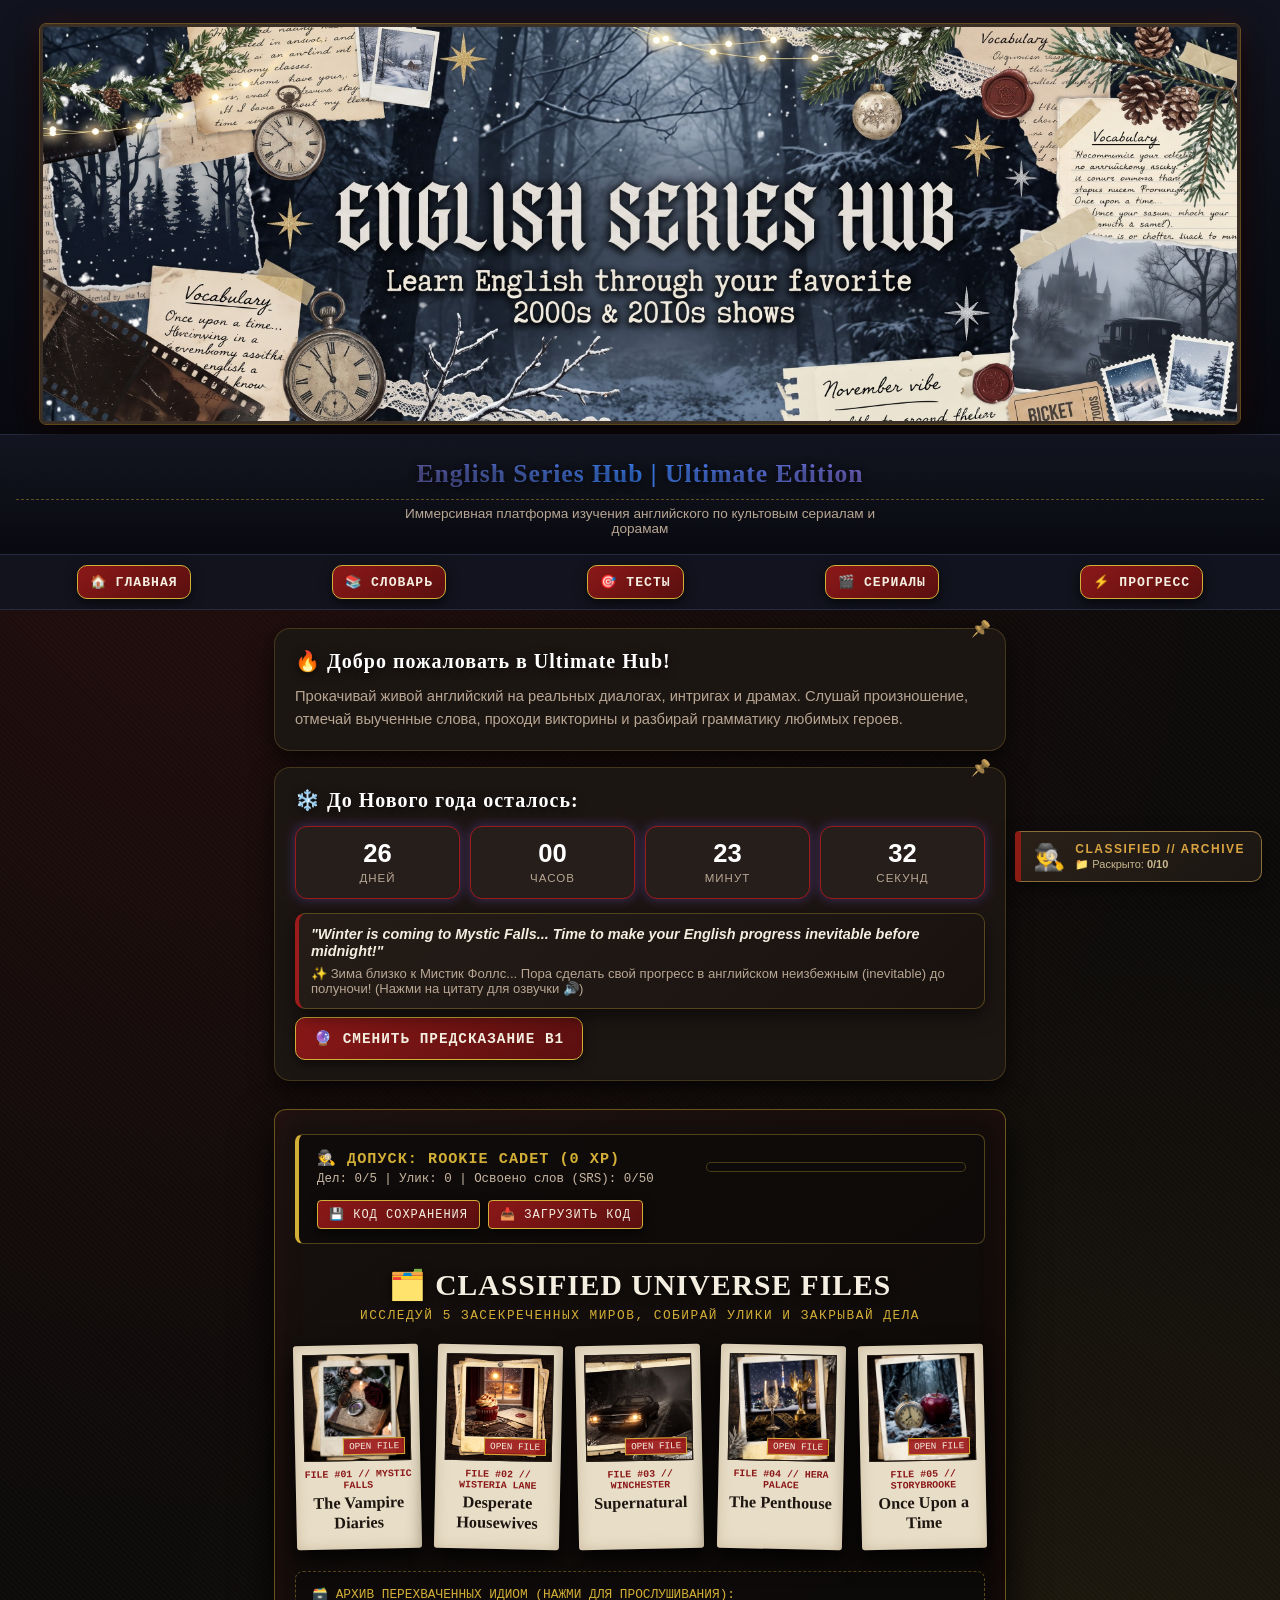
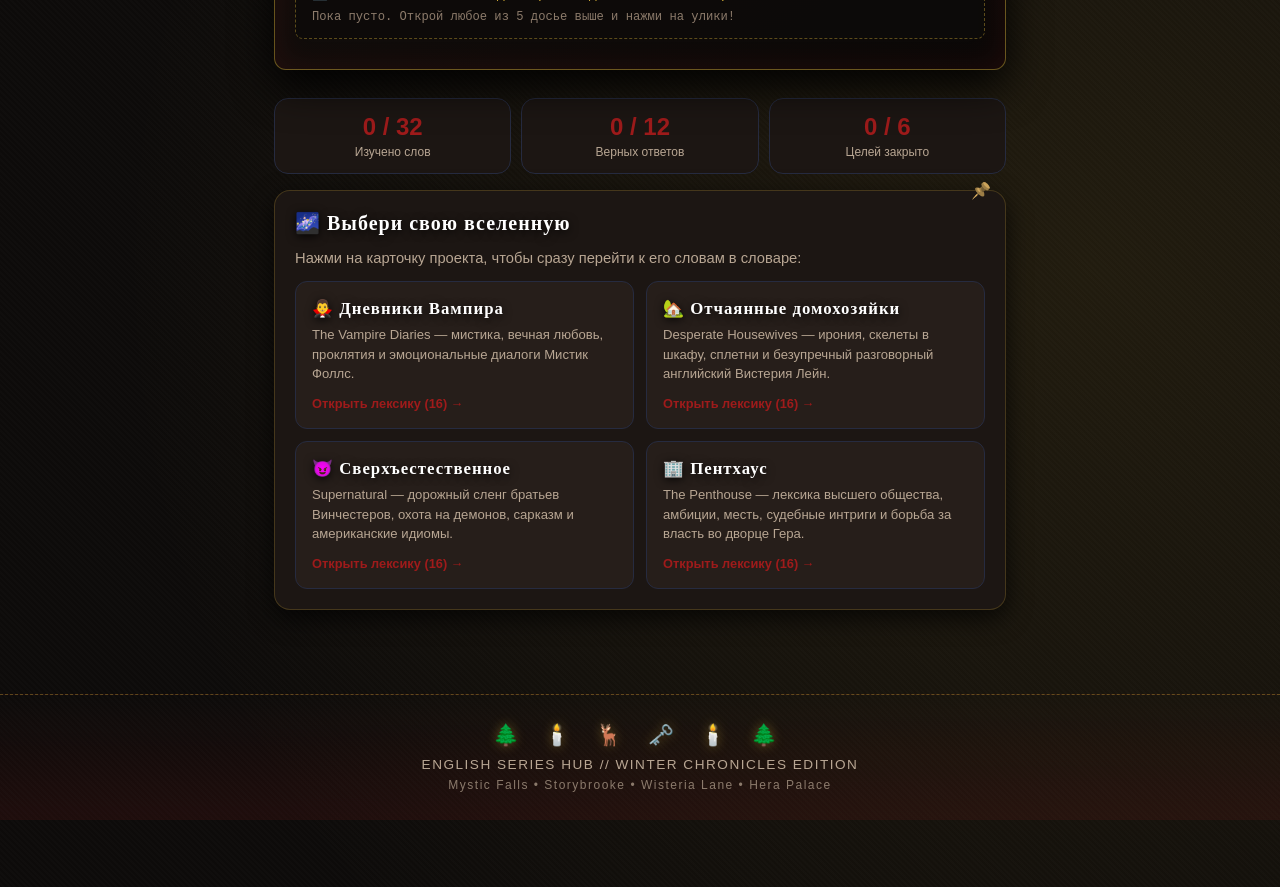
==== commit 80bea1b1: "Add files via upload" ====
--- a/index.html
+++ b/index.html
@@ -894,17 +894,17 @@
                     <div class="universe-card" onclick="openShowDict('housewives')">
                         <h3>🏡 Отчаянные домохозяйки</h3>
                         <p>Desperate Housewives — ирония, скелеты в шкафу, сплетни и безупречный разговорный английский Вистерия Лейн.</p>
-                        <span class="universe-link">Открыть лексику (8) →</span>
+                        <span class="universe-link">Открыть лексику (16) →</span>
                     </div>
                     <div class="universe-card" onclick="openShowDict('spn')">
                         <h3>😈 Сверхъестественное</h3>
                         <p>Supernatural — дорожный сленг братьев Винчестеров, охота на демонов, сарказм и американские идиомы.</p>
-                        <span class="universe-link">Открыть лексику (8) →</span>
+                        <span class="universe-link">Открыть лексику (16) →</span>
                     </div>
                     <div class="universe-card" onclick="openShowDict('penthouse')">
                         <h3>🏢 Пентхаус</h3>
                         <p>The Penthouse — лексика высшего общества, амбиции, месть, судебные интриги и борьба за власть во дворце Гера.</p>
-                        <span class="universe-link">Открыть лексику (8) →</span>
+                        <span class="universe-link">Открыть лексику (16) →</span>
                     </div>
                 </div>
             </div>
@@ -1173,10 +1173,10 @@
 
         // ================= СПИСОК ДОСТИЖЕНИЙ =================
         const goalsList = [
-            { id: "g1", text: "Изучить все 8 слов по «Дневникам Вампира»" },
-            { id: "g2", text: "Изучить все 8 слов по «Отчаянным домохозяйкам»" },
-            { id: "g3", text: "Изучить все 8 слов по «Сверхъестественному»" },
-            { id: "g4", text: "Изучить все 8 слов по дораме «Пентхаус»" },
+            { id: "g1", text: "Изучить все 16 слов по «Дневникам Вампира»" },
+            { id: "g2", text: "Изучить все 16 слов по «Отчаянным домохозяйкам»" },
+            { id: "g3", text: "Изучить все 16 слов по «Сверхъестественному»" },
+            { id: "g4", text: "Изучить все 16 слов по дораме «Пентхаус»" },
             { id: "g5", text: "Прослушать произношение минимум 15 слов через кнопку 🔊" },
             { id: "g6", text: "Набрать 12 из 12 баллов в разделе «Тесты»" }
         ];
@@ -1954,447 +1954,448 @@
     }
 })();
 </script>
-
-<!-- ===== ВИТРИНА ПОЛАРОИДОВ + ИНТЕРАКТИВНЫЕ ДОСЬЕ ВСЕЛЕННЫХ ===== -->
+<!-- ===== NOIR DETECTIVE CORE v3.0: 5 ВСЕЛЕННЫХ, ЛАБОРАТОРИЯ И SRS (50 СЛОВ) ===== -->
 <style>
-.noir-showcase-wrap {
-    max-width: 920px;
+.noir-showcase-wrap, .noir-lab-wrap {
+    max-width: 980px;
     margin: 28px auto;
-    padding: 24px 22px 30px;
-    background: linear-gradient(145deg, rgba(28, 22, 19, 0.94), rgba(14, 11, 10, 0.98));
+    padding: 24px 20px 30px;
+    background: linear-gradient(145deg, rgba(24, 18, 15, 0.97), rgba(11, 8, 7, 0.99));
+    border: 1px solid rgba(212, 175, 55, 0.45);
+    border-radius: 12px;
+    box-shadow: 0 16px 40px rgba(0, 0, 0, 0.92), inset 0 0 30px rgba(158, 27, 27, 0.14);
+    position: relative;
+    color: #f4eee1;
+}
+
+/* HUD Агента */
+.agent-hud {
+    background: rgba(15, 11, 10, 0.92);
     border: 1px solid rgba(212, 175, 55, 0.35);
-    border-radius: 12px;
-    box-shadow: 0 14px 35px rgba(0, 0, 0, 0.85), inset 0 0 25px rgba(158, 27, 27, 0.12);
-    position: relative;
-}
-
-.noir-showcase-header {
-    text-align: center;
+    border-left: 4px solid #d4af37;
+    border-radius: 8px;
+    padding: 14px 18px;
     margin-bottom: 24px;
-}
-
-.noir-showcase-title {
-    font-family: 'Cormorant Garamond', Georgia, serif;
-    font-size: 1.75rem;
-    color: #f4eee1;
-    letter-spacing: 2px;
-    text-transform: uppercase;
-    margin: 0 0 6px 0;
-}
-
-.noir-showcase-sub {
-    font-family: 'Courier Prime', 'Courier New', monospace;
-    font-size: 0.82rem;
-    color: #d4af37;
-    letter-spacing: 1.5px;
-    text-transform: uppercase;
-}
-
+    display: flex;
+    flex-wrap: wrap;
+    align-items: center;
+    justify-content: space-between;
+    gap: 14px;
+}
+.agent-info { display: flex; flex-direction: column; gap: 4px; }
+.agent-rank { font-family: 'Courier Prime', monospace; font-size: 0.95rem; color: #d4af37; font-weight: 700; letter-spacing: 1px; }
+.agent-stats { font-family: 'Courier Prime', monospace; font-size: 0.78rem; color: #c9b7a3; }
+.agent-xp-bar-wrap {
+    flex: 1; min-width: 160px; max-width: 260px;
+    background: #0d0a09; height: 10px; border-radius: 99px;
+    border: 1px solid rgba(212, 175, 55, 0.3); overflow: hidden;
+}
+.agent-xp-bar { height: 100%; width: 0%; background: linear-gradient(90deg, #9e1b1b, #d4af37); transition: width 0.4s ease; }
+.agent-actions { display: flex; gap: 8px; flex-wrap: wrap; }
+.hud-btn {
+    background: #241a16 !important; border: 1px solid rgba(212, 175, 55, 0.5) !important;
+    color: #f4eee1 !important; font-family: 'Courier Prime', monospace !important;
+    font-size: 0.75rem !important; padding: 6px 11px !important; border-radius: 4px !important;
+    cursor: pointer; transition: all 0.2s ease;
+}
+.hud-btn:hover { border-color: #d4af37 !important; background: #33241e !important; }
+
+.noir-showcase-header { text-align: center; margin-bottom: 22px; }
+.noir-showcase-title { font-family: 'Cormorant Garamond', Georgia, serif; font-size: 1.85rem; color: #f4eee1; letter-spacing: 2px; text-transform: uppercase; margin: 0 0 6px 0; }
+.noir-showcase-sub { font-family: 'Courier Prime', monospace; font-size: 0.8rem; color: #d4af37; letter-spacing: 1.5px; text-transform: uppercase; }
+
+/* Сетка на 5 полароидов */
 .noir-polaroid-grid {
     display: grid;
-    grid-template-columns: repeat(4, 1fr);
-    gap: 20px;
-}
-
-@media (max-width: 820px) {
-    .noir-polaroid-grid { grid-template-columns: repeat(2, 1fr); }
-}
-@media (max-width: 480px) {
-    .noir-polaroid-grid { grid-template-columns: 1fr; }
-}
+    grid-template-columns: repeat(5, 1fr);
+    gap: 16px;
+}
+@media (max-width: 900px) { .noir-polaroid-grid { grid-template-columns: repeat(3, 1fr); } }
+@media (max-width: 580px) { .noir-polaroid-grid { grid-template-columns: repeat(2, 1fr); } }
+@media (max-width: 400px) { .noir-polaroid-grid { grid-template-columns: 1fr; } }
 
 .noir-polaroid-item {
-    background: #e8dec8;
-    padding: 10px 10px 18px 10px;
-    border-radius: 3px;
+    background: #e8dec8; padding: 9px 9px 16px 9px; border-radius: 3px;
     box-shadow: 0 10px 24px rgba(0, 0, 0, 0.9), inset 0 0 14px rgba(139, 105, 60, 0.28);
-    position: relative;
-    transition: all 0.32s cubic-bezier(0.25, 0.8, 0.25, 1);
-    cursor: pointer;
-    transform: rotate(-1.5deg);
-}
-
-.noir-polaroid-item:nth-child(even) {
-    transform: rotate(1.5deg);
-}
-
-.noir-polaroid-item:hover {
-    transform: rotate(0deg) translateY(-8px) scale(1.04);
-    box-shadow: 0 18px 32px rgba(0, 0, 0, 0.95), 0 0 22px rgba(212, 175, 55, 0.6);
-    z-index: 10;
-}
-
-.noir-polaroid-img-box {
-    width: 100%;
-    aspect-ratio: 1 / 1;
-    overflow: hidden;
-    border: 1px solid #2a2019;
-    background: #120e0c;
-    position: relative;
-}
-
-.noir-polaroid-img-box img {
-    width: 100%;
-    height: 100%;
-    object-fit: cover;
-    display: block;
-    filter: contrast(1.06) sepia(0.1);
-    transition: transform 0.4s ease;
-}
-
-.noir-polaroid-item:hover .noir-polaroid-img-box img {
-    transform: scale(1.08);
-}
-
-.noir-polaroid-badge {
-    position: absolute;
-    bottom: 6px;
-    right: 6px;
-    background: rgba(158, 27, 27, 0.92);
-    color: #f4eee1;
-    font-family: 'Courier Prime', monospace;
-    font-size: 0.62rem;
-    padding: 2px 6px;
-    border: 1px solid #d4af37;
-    letter-spacing: 1px;
-}
-
-.noir-polaroid-tag {
-    font-family: 'Courier Prime', 'Courier New', monospace;
-    color: #8b1818;
-    font-size: 0.68rem;
-    font-weight: 700;
-    text-align: center;
-    margin-top: 10px;
-    letter-spacing: 1px;
-    text-transform: uppercase;
-}
-
-.noir-polaroid-name {
-    font-family: 'Cormorant Garamond', Georgia, serif;
-    color: #1e1510;
-    font-size: 1.1rem;
-    font-weight: 700;
-    text-align: center;
-    margin-top: 2px;
-}
-
-/* ===== МОДАЛЬНОЕ ОКНО СЕКРЕТНОГО ДОСЬЕ ===== */
-.uv-modal-overlay {
-    position: fixed;
-    inset: 0;
-    background: rgba(8, 6, 5, 0.88);
-    backdrop-filter: blur(6px);
-    z-index: 10000;
-    display: none;
-    align-items: center;
-    justify-content: center;
-    padding: 18px;
-    opacity: 0;
-    transition: opacity 0.28s ease;
-}
-
-.uv-modal-overlay.active {
-    display: flex;
-    opacity: 1;
-}
-
-.uv-dossier-box {
-    max-width: 780px;
-    width: 100%;
-    max-height: 90vh;
-    overflow-y: auto;
-    background: radial-gradient(circle at top right, rgba(158, 27, 27, 0.16), transparent 55%), #181310;
-    border: 2px solid #d4af37;
-    outline: 1px dashed rgba(212, 175, 55, 0.4);
-    outline-offset: -8px;
-    border-radius: 8px;
-    padding: 28px 26px;
-    color: #f4eee1;
-    box-shadow: 0 25px 60px rgba(0, 0, 0, 0.95);
-    position: relative;
-}
-
-.uv-close-btn {
-    position: absolute;
-    top: 16px;
-    right: 18px;
-    background: #2a1f1a !important;
-    border: 1px solid #d4af37 !important;
-    color: #f4eee1 !important;
-    font-family: 'Courier Prime', monospace !important;
-    font-size: 0.85rem;
-    padding: 5px 12px;
-    cursor: pointer;
-    border-radius: 4px;
-}
-
-.uv-top-grid {
-    display: grid;
-    grid-template-columns: 180px 1fr;
-    gap: 22px;
-    align-items: center;
-    border-bottom: 1px dashed rgba(212, 175, 55, 0.35);
-    padding-bottom: 18px;
-}
-
-@media (max-width: 600px) {
-    .uv-top-grid { grid-template-columns: 1fr; text-align: center; }
-}
-
-.uv-mini-polaroid {
-    background: #e8dec8;
-    padding: 8px 8px 16px;
-    border-radius: 3px;
-    transform: rotate(-2deg);
-    box-shadow: 0 8px 20px rgba(0,0,0,0.8);
-}
-
-.uv-mini-polaroid img {
-    width: 100%;
-    aspect-ratio: 1/1;
-    object-fit: cover;
-    border: 1px solid #2a2019;
-}
-
-.uv-stamp {
-    display: inline-block;
-    font-family: 'Courier Prime', monospace;
-    font-size: 0.72rem;
-    color: #d4af37;
-    border: 1px solid #d4af37;
-    padding: 2px 8px;
-    letter-spacing: 1.5px;
-    margin-bottom: 6px;
-}
-
-.uv-title {
-    font-family: 'Cormorant Garamond', Georgia, serif;
-    font-size: 2rem;
-    margin: 0 0 6px 0;
-    color: #f4eee1;
-}
-
-.uv-atmo {
-    font-family: 'Courier Prime', monospace;
-    font-size: 0.85rem;
-    color: #c9b7a3;
-    line-height: 1.45;
-}
-
-.uv-quote-box {
-    margin-top: 18px;
-    padding: 14px 16px;
-    background: rgba(12, 9, 8, 0.75);
-    border-left: 3px solid #9e1b1b;
-    border-radius: 4px;
-    font-family: 'Courier Prime', monospace;
-}
-
-.uv-quote-en {
-    font-size: 0.98rem;
-    color: #f4eee1;
-    font-style: italic;
-}
-
-.uv-quote-ru {
-    font-size: 0.82rem;
-    color: #b8a693;
-    margin-top: 5px;
-}
-
-.uv-section-label {
-    font-family: 'Cormorant Garamond', Georgia, serif;
-    font-size: 1.3rem;
-    color: #d4af37;
-    margin: 20px 0 10px;
-    letter-spacing: 1px;
-    text-transform: uppercase;
-}
-
-.uv-evidence-grid {
-    display: grid;
-    grid-template-columns: repeat(3, 1fr);
-    gap: 12px;
-}
-
-@media (max-width: 620px) {
-    .uv-evidence-grid { grid-template-columns: 1fr; }
-}
-
-.uv-evidence-card {
-    background: #231b17;
-    border: 1px solid rgba(212, 175, 55, 0.3);
-    border-radius: 6px;
-    padding: 12px;
-    cursor: pointer;
-    transition: all 0.2s ease;
-}
-
-.uv-evidence-card:hover {
-    border-color: #d4af37;
-    transform: translateY(-2px);
-    background: #2b211c;
-}
-
-.uv-ev-object {
-    font-family: 'Courier Prime', monospace;
-    font-size: 0.75rem;
-    color: #d4af37;
-    margin-bottom: 4px;
-}
-
-.uv-ev-phrase {
-    font-weight: 700;
-    font-size: 1rem;
-    color: #f4eee1;
-    margin-bottom: 4px;
-}
-
-.uv-ev-meaning {
-    font-size: 0.82rem;
-    color: #c9b7a3;
-}
-
-.uv-cipher-box {
-    margin-top: 20px;
-    padding: 16px;
-    background: linear-gradient(135deg, #241916, #17110f);
-    border: 1px solid rgba(212, 175, 55, 0.4);
-    border-radius: 6px;
-}
-
-.uv-cipher-q {
-    font-family: 'Courier Prime', monospace;
-    font-size: 0.95rem;
-    margin-bottom: 12px;
-    color: #f4eee1;
-}
-
-.uv-cipher-opts {
-    display: flex;
-    flex-wrap: wrap;
-    gap: 10px;
-}
-
-.uv-opt-btn {
-    font-family: 'Courier Prime', monospace !important;
-    font-size: 0.82rem !important;
-    padding: 7px 14px !important;
-    border-radius: 4px !important;
-    cursor: pointer;
-}
-
-.uv-cipher-feedback {
-    margin-top: 10px;
-    font-family: 'Courier Prime', monospace;
-    font-size: 0.85rem;
-    font-weight: 700;
-}
+    position: relative; transition: all 0.3s ease; cursor: pointer; transform: rotate(-1.2deg);
+}
+.noir-polaroid-item:nth-child(even) { transform: rotate(1.2deg); }
+.noir-polaroid-item:hover { transform: rotate(0deg) translateY(-6px) scale(1.03); box-shadow: 0 16px 30px rgba(0,0,0,0.95), 0 0 20px rgba(212,175,55,0.55); z-index: 10; }
+.noir-polaroid-img-box { width: 100%; aspect-ratio: 1 / 1; overflow: hidden; border: 1px solid #2a2019; background: #120e0c; position: relative; }
+.noir-polaroid-img-box img { width: 100%; height: 100%; object-fit: cover; display: block; filter: contrast(1.05) sepia(0.08); transition: transform 0.4s ease; }
+.noir-polaroid-item:hover .noir-polaroid-img-box img { transform: scale(1.07); }
+.noir-polaroid-badge { position: absolute; bottom: 5px; right: 5px; background: rgba(158, 27, 27, 0.92); color: #f4eee1; font-family: 'Courier Prime', monospace; font-size: 0.58rem; padding: 2px 5px; border: 1px solid #d4af37; }
+.solved-stamp {
+    position: absolute; top: 10px; left: 50%; transform: translateX(-50%) rotate(-12deg);
+    background: rgba(20, 110, 45, 0.94); color: #e9ffef; border: 2px solid #75f09c;
+    font-family: 'Courier Prime', monospace; font-size: 0.65rem; font-weight: 700;
+    padding: 2px 8px; letter-spacing: 1.5px; display: none; pointer-events: none;
+}
+.noir-polaroid-item.solved .solved-stamp { display: block; }
+.noir-polaroid-tag { font-family: 'Courier Prime', monospace; color: #8b1818; font-size: 0.62rem; font-weight: 700; text-align: center; margin-top: 8px; text-transform: uppercase; }
+.noir-polaroid-name { font-family: 'Cormorant Garamond', Georgia, serif; color: #1e1510; font-size: 1.02rem; font-weight: 700; text-align: center; margin-top: 2px; }
+
+/* Сейф собранных улик */
+.evidence-locker-box { margin-top: 22px; padding: 14px 16px; background: rgba(14, 11, 10, 0.85); border: 1px dashed rgba(212, 175, 55, 0.4); border-radius: 8px; }
+.locker-title { font-family: 'Courier Prime', monospace; font-size: 0.8rem; color: #d4af37; margin-bottom: 8px; text-transform: uppercase; }
+.locker-chips { display: flex; flex-wrap: wrap; gap: 7px; }
+.locker-chip { background: #231a16; border: 1px solid rgba(212, 175, 55, 0.4); color: #f4eee1; font-family: 'Courier Prime', monospace; font-size: 0.75rem; padding: 4px 9px; border-radius: 4px; cursor: pointer; }
+
+/* Модальное окно досье */
+.uv-modal-overlay { position: fixed; inset: 0; background: rgba(6, 5, 4, 0.9); backdrop-filter: blur(6px); z-index: 10000; display: none; align-items: center; justify-content: center; padding: 14px; }
+.uv-modal-overlay.active { display: flex; }
+.uv-dossier-box { max-width: 780px; width: 100%; max-height: 90vh; overflow-y: auto; background: radial-gradient(circle at top right, rgba(158, 27, 27, 0.18), transparent 55%), #181310; border: 2px solid #d4af37; border-radius: 10px; padding: 20px; color: #f4eee1; box-shadow: 0 25px 60px rgba(0, 0, 0, 0.95); position: relative; }
+.uv-close-btn { position: sticky; top: 0; z-index: 20; display: block !important; width: 100% !important; margin-bottom: 16px !important; background: linear-gradient(90deg, #8b1818, #5e1111) !important; border: 1px solid #d4af37 !important; color: #f4eee1 !important; font-family: 'Courier Prime', monospace !important; font-size: 0.88rem !important; font-weight: 700 !important; padding: 11px 16px !important; cursor: pointer; border-radius: 6px !important; text-align: center; letter-spacing: 1.5px; }
+.uv-top-grid { display: grid; grid-template-columns: 165px 1fr; gap: 18px; align-items: center; border-bottom: 1px dashed rgba(212, 175, 55, 0.35); padding-bottom: 16px; }
+@media (max-width: 600px) { .uv-top-grid { grid-template-columns: 1fr; text-align: center; } }
+.uv-mini-polaroid { background: #e8dec8; padding: 8px 8px 14px; border-radius: 3px; max-width: 170px; margin: 0 auto; }
+.uv-mini-polaroid img { width: 100%; aspect-ratio: 1/1; object-fit: cover; border: 1px solid #2a2019; }
+.uv-stamp { display: inline-block; font-family: 'Courier Prime', monospace; font-size: 0.7rem; color: #d4af37; border: 1px solid #d4af37; padding: 2px 8px; margin-bottom: 6px; }
+.uv-title { font-family: 'Cormorant Garamond', Georgia, serif; font-size: 1.9rem; margin: 0 0 6px 0; color: #f4eee1; }
+.uv-atmo { font-family: 'Courier Prime', monospace; font-size: 0.82rem; color: #c9b7a3; line-height: 1.45; }
+.uv-quote-box { margin-top: 12px; padding: 11px 14px; background: rgba(12, 9, 8, 0.8); border-left: 3px solid #9e1b1b; border-radius: 4px; font-family: 'Courier Prime', monospace; }
+.uv-quote-en { font-size: 0.92rem; color: #f4eee1; font-style: italic; }
+.uv-quote-ru { font-size: 0.78rem; color: #b8a693; margin-top: 4px; }
+.uv-section-label { font-family: 'Cormorant Garamond', Georgia, serif; font-size: 1.2rem; color: #d4af37; margin: 16px 0 10px; text-transform: uppercase; }
+.uv-evidence-grid { display: grid; grid-template-columns: repeat(3, 1fr); gap: 10px; }
+@media (max-width: 620px) { .uv-evidence-grid { grid-template-columns: 1fr; } }
+.uv-evidence-card { background: #231b17; border: 1px solid rgba(212, 175, 55, 0.3); border-radius: 6px; padding: 11px; cursor: pointer; transition: all 0.2s; }
+.uv-evidence-card.collected { border-color: #6be38c; background: rgba(30, 55, 38, 0.45); }
+.uv-ev-object { font-family: 'Courier Prime', monospace; font-size: 0.7rem; color: #d4af37; margin-bottom: 4px; }
+.uv-ev-phrase { font-weight: 700; font-size: 0.96rem; color: #f4eee1; margin-bottom: 4px; }
+.uv-ev-meaning { font-size: 0.8rem; color: #c9b7a3; }
+.uv-cipher-box { margin-top: 18px; padding: 14px; background: linear-gradient(135deg, #241916, #17110f); border: 1px solid rgba(212, 175, 55, 0.45); border-radius: 6px; }
+.uv-cipher-q { font-family: 'Courier Prime', monospace; font-size: 0.9rem; margin-bottom: 10px; }
+.uv-cipher-opts { display: flex; flex-wrap: wrap; gap: 8px; }
+.uv-opt-btn { font-family: 'Courier Prime', monospace !important; font-size: 0.82rem !important; padding: 7px 14px !important; border-radius: 4px !important; cursor: pointer; }
+.uv-cipher-feedback { margin-top: 8px; font-family: 'Courier Prime', monospace; font-size: 0.84rem; font-weight: 700; }
+
+/* Лаборатория (4 вкладки) */
+.lab-tabs { display: grid; grid-template-columns: repeat(4, 1fr); gap: 8px; margin-bottom: 20px; }
+@media (max-width: 760px) { .lab-tabs { grid-template-columns: repeat(2, 1fr); } }
+@media (max-width: 440px) { .lab-tabs { grid-template-columns: 1fr; } }
+.lab-tab-btn {
+    background: #1c1512 !important; border: 1px solid rgba(212, 175, 55, 0.35) !important;
+    color: #c9b7a3 !important; font-family: 'Courier Prime', monospace !important;
+    font-size: 0.78rem !important; font-weight: 700 !important; padding: 11px 10px !important;
+    border-radius: 6px !important; cursor: pointer; text-align: center;
+}
+.lab-tab-btn.active {
+    background: linear-gradient(135deg, #8b1818, #4a0e0e) !important;
+    border-color: #d4af37 !important; color: #f4eee1 !important;
+    box-shadow: 0 0 15px rgba(158, 27, 27, 0.55);
+}
+.lab-panel { display: none; }
+.lab-panel.active { display: block; }
+
+/* Чат */
+.chat-char-bar { display: flex; gap: 8px; margin-bottom: 12px; overflow-x: auto; padding-bottom: 4px; }
+.char-pill { background: #241b17 !important; border: 1px solid rgba(212, 175, 55, 0.3) !important; color: #e8dec8 !important; font-family: 'Courier Prime', monospace !important; font-size: 0.76rem !important; padding: 6px 12px !important; border-radius: 99px !important; cursor: pointer; white-space: nowrap; }
+.char-pill.active { background: #d4af37 !important; color: #140f0d !important; font-weight: 700 !important; }
+.noir-chat-window { background: #0e0b0a; border: 1px solid rgba(212, 175, 55, 0.35); border-radius: 8px; padding: 15px; }
+.chat-header-line { border-bottom: 1px dashed rgba(212, 175, 55, 0.25); padding-bottom: 8px; margin-bottom: 12px; display: flex; justify-content: space-between; font-family: 'Courier Prime', monospace; font-size: 0.76rem; color: #6be38c; }
+.chat-messages { display: flex; flex-direction: column; gap: 10px; min-height: 150px; margin-bottom: 14px; }
+.msg-bubble { max-width: 86%; padding: 10px 13px; border-radius: 8px; font-family: 'Courier Prime', monospace; font-size: 0.85rem; line-height: 1.45; }
+.msg-npc { align-self: flex-start; background: #221915; border-left: 3px solid #d4af37; }
+.msg-user { align-self: flex-end; background: #4a1212; border-right: 3px solid #ff6b6b; }
+.chat-reply-opts { display: flex; flex-direction: column; gap: 8px; }
+.chat-opt-btn { background: #1b1411 !important; border: 1px solid rgba(212, 175, 55, 0.4) !important; color: #f4eee1 !important; font-family: 'Courier Prime', monospace !important; font-size: 0.8rem !important; padding: 9px 12px !important; border-radius: 6px !important; text-align: left !important; cursor: pointer; }
+
+/* Доска нитей */
+.cork-board { position: relative; background: radial-gradient(circle, #2a1d17 0%, #160f0c 100%); border: 4px solid #3d2b1f; border-radius: 8px; padding: 18px 12px; overflow: hidden; }
+.board-svg { position: absolute; inset: 0; width: 100%; height: 100%; pointer-events: none; z-index: 2; }
+.board-columns { position: relative; z-index: 3; display: grid; grid-template-columns: 1fr 1fr; gap: 22px; }
+.board-col { display: flex; flex-direction: column; gap: 12px; }
+.pin-note { background: #e8dec8; color: #1c1410; padding: 11px 8px 9px; border-radius: 3px; font-family: 'Courier Prime', monospace; font-size: 0.76rem; font-weight: 700; box-shadow: 0 5px 12px rgba(0,0,0,0.75); position: relative; cursor: pointer; text-align: center; }
+.pin-note::before { content: ''; width: 10px; height: 10px; background: #b81d1d; border-radius: 50%; position: absolute; top: 3px; left: 50%; transform: translateX(-50%); }
+.pin-note.selected { outline: 3px solid #d4af37; transform: scale(1.03); }
+.pin-note.matched { background: #cdeccd; border: 1px solid #2b7a3d; }
+
+/* УФ-Фонарик */
+.uv-toolbar { display: flex; justify-content: space-between; align-items: center; flex-wrap: wrap; gap: 10px; margin-bottom: 12px; }
+.uv-toggle-btn { background: linear-gradient(90deg, #4b1d70, #2b0f42) !important; border: 1px solid #b57cff !important; color: #f3e8ff !important; font-family: 'Courier Prime', monospace !important; font-size: 0.82rem !important; font-weight: 700 !important; padding: 8px 14px !important; border-radius: 6px !important; cursor: pointer; }
+.uv-toggle-btn.uv-on { background: linear-gradient(90deg, #7e22ce, #4c1d95) !important; box-shadow: 0 0 18px rgba(192, 132, 252, 0.8); }
+.uv-diary-page { position: relative; background: #dfd3bc; color: #231914; padding: 22px 18px; border-radius: 6px; font-family: 'Cormorant Garamond', Georgia, serif; font-size: 1.2rem; line-height: 1.7; overflow: hidden; user-select: none; }
+.uv-diary-page.uv-mode { background: #0d0814; color: #4c3d63; cursor: crosshair; }
+.uv-diary-page.uv-mode::after {
+    content: ''; position: absolute; inset: 0; pointer-events: none;
+    background: radial-gradient(circle 110px at var(--uv-x, 50%) var(--uv-y, 50%), rgba(176, 96, 255, 0.28) 0%, rgba(104, 28, 176, 0.12) 55%, rgba(8, 5, 12, 0.94) 100%);
+    z-index: 4;
+}
+.uv-secret { display: inline-block; margin: 0 3px; padding: 0 5px; border-radius: 4px; font-family: 'Courier Prime', monospace; font-size: 0.88rem; color: transparent; }
+.uv-diary-page.uv-mode .uv-secret { color: #d8b4fe; text-shadow: 0 0 8px #c084fc; border: 1px dashed rgba(192, 132, 252, 0.5); background: rgba(88, 28, 135, 0.3); cursor: pointer; position: relative; z-index: 5; }
+.uv-secret.found { color: #6be38c !important; background: #193824 !important; border: 1px solid #6be38c !important; text-shadow: none !important; }
+
+/* === 4. ИНТЕРВАЛЬНОЕ ПОВТОРЕНИЕ (SRS 50 СЛОВ + SHUFFLE) === */
+.srs-controls { display: flex; flex-wrap: wrap; justify-content: space-between; align-items: center; gap: 10px; margin-bottom: 14px; }
+.srs-filter-select {
+    background: #1a1310; color: #f4eee1; border: 1px solid #d4af37;
+    font-family: 'Courier Prime', monospace; font-size: 0.8rem; padding: 7px 10px; border-radius: 5px;
+}
+.srs-stats-row { display: flex; gap: 12px; font-family: 'Courier Prime', monospace; font-size: 0.76rem; color: #c9b7a3; margin-bottom: 12px; flex-wrap: wrap; }
+.srs-card-stage {
+    background: radial-gradient(circle at center, #261c18, #120d0b);
+    border: 2px solid rgba(212, 175, 55, 0.55); border-radius: 10px;
+    min-height: 220px; padding: 24px 18px; display: flex; flex-direction: column;
+    align-items: center; justify-content: center; text-align: center; cursor: pointer;
+    position: relative; box-shadow: inset 0 0 25px rgba(0,0,0,0.8);
+}
+.srs-series-tag { font-family: 'Courier Prime', monospace; font-size: 0.72rem; color: #d4af37; letter-spacing: 1.5px; text-transform: uppercase; margin-bottom: 8px; }
+.srs-word-front { font-family: 'Cormorant Garamond', Georgia, serif; font-size: 2.1rem; font-weight: 700; color: #f4eee1; margin-bottom: 8px; }
+.srs-word-context { font-family: 'Courier Prime', monospace; font-size: 0.82rem; color: #b8a693; font-style: italic; max-width: 600px; }
+.srs-word-back { margin-top: 14px; padding-top: 12px; border-top: 1px dashed rgba(212, 175, 55, 0.35); font-family: 'Courier Prime', monospace; font-size: 1rem; color: #6be38c; font-weight: 700; display: none; }
+.srs-card-stage.flipped .srs-word-back { display: block; }
+.srs-rate-btns { display: none; grid-template-columns: repeat(4, 1fr); gap: 8px; margin-top: 14px; }
+.srs-rate-btns.visible { display: grid; }
+@media (max-width: 520px) { .srs-rate-btns { grid-template-columns: repeat(2, 1fr); } }
+.srs-btn-again { background: #6e1414 !important; border: 1px solid #ff6b6b !important; color: #fff !important; font-family: 'Courier Prime', monospace !important; font-size: 0.76rem !important; padding: 9px !important; border-radius: 5px !important; cursor: pointer; }
+.srs-btn-hard  { background: #6e4814 !important; border: 1px solid #fbbf24 !important; color: #fff !important; font-family: 'Courier Prime', monospace !important; font-size: 0.76rem !important; padding: 9px !important; border-radius: 5px !important; cursor: pointer; }
+.srs-btn-good  { background: #195228 !important; border: 1px solid #6be38c !important; color: #fff !important; font-family: 'Courier Prime', monospace !important; font-size: 0.76rem !important; padding: 9px !important; border-radius: 5px !important; cursor: pointer; }
+.srs-btn-easy  { background: #164e63 !important; border: 1px solid #38bdf8 !important; color: #fff !important; font-family: 'Courier Prime', monospace !important; font-size: 0.76rem !important; padding: 9px !important; border-radius: 5px !important; cursor: pointer; }
 </style>
 
+<!-- ВИТРИНА 5 ВСЕЛЕННЫХ -->
 <div id="noirSeriesShowcase" class="noir-showcase-wrap">
+    <div class="agent-hud">
+        <div class="agent-info">
+            <div class="agent-rank" id="agentRankTitle">🕵️ ДОПУСК: ROOKIE AGENT (0 XP)</div>
+            <div class="agent-stats" id="agentStatsText">Дел: 0/5 | Улик: 0/15 | Освоено слов (SRS): 0/50</div>
+        </div>
+        <div class="agent-xp-bar-wrap">
+            <div class="agent-xp-bar" id="agentXpBar"></div>
+        </div>
+        <div class="agent-actions">
+            <button class="hud-btn" onclick="exportSaveCode()">💾 Код сохранения</button>
+            <button class="hud-btn" onclick="importSaveCode()">📥 Загрузить код</button>
+        </div>
+    </div>
+
     <div class="noir-showcase-header">
         <h2 class="noir-showcase-title">🗂️ Classified Universe Files</h2>
-        <div class="noir-showcase-sub">Нажми на улику-полароид, чтобы рассекретить досье вселенной</div>
+        <div class="noir-showcase-sub">Исследуй 5 засекреченных миров, собирай улики и закрывай дела</div>
     </div>
 
     <div class="noir-polaroid-grid">
-        <div class="noir-polaroid-item" onclick="openUniverseDossier('tvd')">
+        <div class="noir-polaroid-item" id="card-tvd" onclick="openUniverseDossier('tvd')">
             <div class="noir-polaroid-img-box">
                 <img src="tvd-card.jpg" alt="The Vampire Diaries">
+                <div class="solved-stamp">CASE SOLVED</div>
                 <span class="noir-polaroid-badge">OPEN FILE</span>
             </div>
             <div class="noir-polaroid-tag">FILE #01 // MYSTIC FALLS</div>
             <div class="noir-polaroid-name">The Vampire Diaries</div>
         </div>
 
-        <div class="noir-polaroid-item" onclick="openUniverseDossier('dh')">
+        <div class="noir-polaroid-item" id="card-dh" onclick="openUniverseDossier('dh')">
             <div class="noir-polaroid-img-box">
                 <img src="house-wives.jpg" alt="Desperate Housewives">
+                <div class="solved-stamp">CASE SOLVED</div>
                 <span class="noir-polaroid-badge">OPEN FILE</span>
             </div>
             <div class="noir-polaroid-tag">FILE #02 // WISTERIA LANE</div>
             <div class="noir-polaroid-name">Desperate Housewives</div>
         </div>
 
-        <div class="noir-polaroid-item" onclick="openUniverseDossier('spn')">
+        <div class="noir-polaroid-item" id="card-spn" onclick="openUniverseDossier('spn')">
             <div class="noir-polaroid-img-box">
                 <img src="spn-card.jpg" alt="Supernatural">
+                <div class="solved-stamp">CASE SOLVED</div>
                 <span class="noir-polaroid-badge">OPEN FILE</span>
             </div>
-            <div class="noir-polaroid-tag">FILE #03 // WINCHESTER JOURNAL</div>
+            <div class="noir-polaroid-tag">FILE #03 // WINCHESTER</div>
             <div class="noir-polaroid-name">Supernatural</div>
         </div>
 
-        <div class="noir-polaroid-item" onclick="openUniverseDossier('penthouse')">
+        <div class="noir-polaroid-item" id="card-penthouse" onclick="openUniverseDossier('penthouse')">
             <div class="noir-polaroid-img-box">
                 <img src="penthouse-card.jpg" alt="The Penthouse">
+                <div class="solved-stamp">CASE SOLVED</div>
                 <span class="noir-polaroid-badge">OPEN FILE</span>
             </div>
             <div class="noir-polaroid-tag">FILE #04 // HERA PALACE</div>
             <div class="noir-polaroid-name">The Penthouse</div>
         </div>
+
+        <div class="noir-polaroid-item" id="card-ouat" onclick="openUniverseDossier('ouat')">
+            <div class="noir-polaroid-img-box">
+                <img src="once-upon.jpg" alt="Once Upon a Time">
+                <div class="solved-stamp">CASE SOLVED</div>
+                <span class="noir-polaroid-badge">OPEN FILE</span>
+            </div>
+            <div class="noir-polaroid-tag">FILE #05 // STORYBROOKE</div>
+            <div class="noir-polaroid-name">Once Upon a Time</div>
+        </div>
+    </div>
+
+    <div class="evidence-locker-box">
+        <div class="locker-title">🗃️ Архив перехваченных идиом (нажми для прослушивания):</div>
+        <div class="locker-chips" id="lockerChipsContainer"></div>
     </div>
 </div>
 
-<!-- Модальное окно досье -->
+<!-- ЛАБОРАТОРИЯ + КАРТОЧКИ ИНТЕРВАЛЬНОГО ПОВТОРЕНИЯ (50 СЛОВ) -->
+<div id="noirDetectiveLab" class="noir-lab-wrap">
+    <div class="noir-showcase-header">
+        <h2 class="noir-showcase-title">🧪 Криминалистическая Лаборатория</h2>
+        <div class="noir-showcase-sub">Спец-инструменты агента и система умного запоминания (SRS)</div>
+    </div>
+
+    <div class="lab-tabs">
+        <button class="lab-tab-btn active" onclick="switchLabTab('srs', this)">🧠 1. Умные Карточки (50 слов)</button>
+        <button class="lab-tab-btn" onclick="switchLabTab('chat', this)">💬 2. Закрытый Чат Героев</button>
+        <button class="lab-tab-btn" onclick="switchLabTab('board', this)">🧶 3. Доска Красных Нитей</button>
+        <button class="lab-tab-btn" onclick="switchLabTab('uv', this)">🔦 4. Дневник под УФ-светом</button>
+    </div>
+
+    <!-- ВКЛАДКА 1: УМНОЕ ИНТЕРВАЛЬНОЕ ПОВТОРЕНИЕ (SRS + SHUFFLE) -->
+    <div id="lab-panel-srs" class="lab-panel active">
+        <div class="srs-controls">
+            <select id="srsSeriesFilter" class="srs-filter-select" onchange="filterSrsDeck()">
+                <option value="all">📁 Все 5 вселенных (50 слов)</option>
+                <option value="tvd">🩸 The Vampire Diaries (10)</option>
+                <option value="dh">🧁 Desperate Housewives (10)</option>
+                <option value="spn">🚗 Supernatural (10)</option>
+                <option value="penthouse">🥂 The Penthouse (10)</option>
+                <option value="ouat">🍎 Once Upon a Time (10)</option>
+            </select>
+            <div style="display:flex; gap:8px;">
+                <button class="hud-btn" onclick="shuffleSrsDeck()">🔀 Перемешать колоду</button>
+                <button class="hud-btn" onclick="speakCurrentSrsWord()">🔊 Озвучить</button>
+            </div>
+        </div>
+
+        <div class="srs-stats-row" id="srsStatsRow"></div>
+
+        <div id="srsCardStage" class="srs-card-stage" onclick="flipSrsCard()">
+            <div class="srs-series-tag" id="srsCardTag">SERIES ARCHIVE</div>
+            <div class="srs-word-front" id="srsCardFront">Нажми, чтобы начать</div>
+            <div class="srs-word-context" id="srsCardContext"></div>
+            <div class="srs-word-back" id="srsCardBack"></div>
+            <div style="margin-top:12px; font-family:'Courier Prime',monospace; font-size:0.72rem; color:#8c7b6b;">(Нажми на карточку, чтобы перевернуть и увидеть перевод)</div>
+        </div>
+
+        <div id="srsRateBtns" class="srs-rate-btns">
+            <button class="srs-btn-again" onclick="rateSrsWord(0)">❌ Снова (через 1 мин)</button>
+            <button class="srs-btn-hard" onclick="rateSrsWord(1)">😓 Трудно (+5 XP)</button>
+            <button class="srs-btn-good" onclick="rateSrsWord(2)">👍 Хорошо (+10 XP)</button>
+            <button class="srs-btn-easy" onclick="rateSrsWord(3)">⚡ Легко (+15 XP)</button>
+        </div>
+    </div>
+
+    <!-- ВКЛАДКА 2: ЧАТ С ГЕРОЯМИ (Включая Once Upon a Time) -->
+    <div id="lab-panel-chat" class="lab-panel">
+        <div class="chat-char-bar">
+            <button class="char-pill active" onclick="loadHeroChat('damon', this)">🩸 Damon Salvatore</button>
+            <button class="char-pill" onclick="loadHeroChat('bree', this)">🧁 Bree Van de Kamp</button>
+            <button class="char-pill" onclick="loadHeroChat('dean', this)">🚗 Dean Winchester</button>
+            <button class="char-pill" onclick="loadHeroChat('logan', this)">🥂 Hera VIP Club</button>
+            <button class="char-pill" onclick="loadHeroChat('regina', this)">🍎 Regina Mills (OUAT)</button>
+        </div>
+        <div class="noir-chat-window">
+            <div class="chat-header-line">
+                <span id="chatContactName">● ONLINE</span>
+                <span>ENCRYPTED CHANNEL</span>
+            </div>
+            <div class="chat-messages" id="chatMessagesBox"></div>
+            <div class="chat-reply-opts" id="chatOptionsBox"></div>
+        </div>
+    </div>
+
+    <!-- ВКЛАДКА 3: ДОСКА КРАСНЫХ НИТЕЙ -->
+    <div id="lab-panel-board" class="lab-panel">
+        <div style="display:flex; justify-content:space-between; align-items:center; margin-bottom:10px; font-family:'Courier Prime',monospace; font-size:0.8rem; color:#c9b7a3;">
+            <span>Соедини английскую фразу слева с уликой справа:</span>
+            <button class="hud-btn" onclick="resetConspiracyBoard()">🔄 Сбросить нити</button>
+        </div>
+        <div class="cork-board" id="corkBoardArea">
+            <svg class="board-svg" id="boardSvgLines"></svg>
+            <div class="board-columns">
+                <div class="board-col" id="boardLeftCol"></div>
+                <div class="board-col" id="boardRightCol"></div>
+            </div>
+        </div>
+        <div id="boardStatusMsg" style="margin-top:10px; font-family:'Courier Prime',monospace; font-size:0.85rem; color:#6be38c; text-align:center; font-weight:700;"></div>
+    </div>
+
+    <!-- ВКЛАДКА 4: УФ-ФОНАРИК -->
+    <div id="lab-panel-uv" class="lab-panel">
+        <div class="uv-toolbar">
+            <button id="uvToggleBtn" class="uv-toggle-btn" onclick="toggleUvLight()">🔦 Включить УФ-фонарик (Blacklight OFF)</button>
+            <span id="uvCounterText" style="font-family:'Courier Prime',monospace; font-size:0.8rem; color:#d8b4fe;">Найдено тайных шифров: 0 / 5</span>
+        </div>
+        <div id="uvDiaryArea" class="uv-diary-page">
+            <b>Classified Archive — Storybrooke & Mystic Falls</b><br>
+            On Wisteria Lane, neighbors smile and 
+            <span class="uv-secret" onclick="revealUvNote(this, 'keep up appearances — соблюдать приличия')">[SECRET #1: keep up appearances]</span> 
+            behind locked doors. In Mystic Falls, the brothers tried to 
+            <span class="uv-secret" onclick="revealUvNote(this, 'turn over a new leaf — начать с чистого листа')">[SECRET #2: turn over a new leaf]</span>. 
+            When the witness 
+            <span class="uv-secret" onclick="revealUvNote(this, 'vanished into thin air — исчез без следа')">[SECRET #3: vanished into thin air]</span> 
+            near Hera Palace, we knew someone at the top 
+            <span class="uv-secret" onclick="revealUvNote(this, 'pulls the strings — дергает за ниточки')">[SECRET #4: pulls the strings]</span>. 
+            And in Storybrooke, every magic deal 
+            <span class="uv-secret" onclick="revealUvNote(this, 'comes with a price — имеет свою цену')">[SECRET #5: comes with a price]</span>.
+        </div>
+    </div>
+</div>
+
 <div id="uvModalOverlay" class="uv-modal-overlay" onclick="if(event.target===this) closeUniverseDossier()">
     <div class="uv-dossier-box" id="uvDossierContent"></div>
 </div>
 
 <script>
+// ================= 1. ДОСЬЕ 5 ВСЕЛЕННЫХ =================
 const UNIVERSE_FILES = {
     tvd: {
         code: "FILE #01 // MYSTIC FALLS ARCHIVE",
         title: "The Vampire Diaries",
         img: "tvd-card.jpg",
-        atmo: "Локация: Мистик Фоллс, Вирджиния. Старинные склепы, дневники Основателей, вербена в чае и вечное противостояние братьев Сальваторе.",
+        atmo: "Локация: Мистик Фоллс, Вирджиния. Старинные склепы, дневники Основателей, вербена и противостояние братьев Сальваторе.",
         quoteEn: "\"Hello, brother. Did you really think I'd leave Mystic Falls without saying goodbye?\"",
         quoteRu: "«Привет, братец. Ты правда думал, что я покину Мистик Фоллс, не попрощавшись?» — Damon Salvatore",
         evidence: [
-            { obj: "🌿 УЛИКА #1: ВЕРБЕНА", phrase: "keep someone at bay", meaning: "держать кого-то на расстоянии / не подпускать близко" },
-            { obj: "💍 УЛИКА #2: КОЛЬЦО С ЛАЗУРИТОМ", phrase: "blend in with the crowd", meaning: "слиться с толпой / не выдавать свою природу" },
-            { obj: "📓 УЛИКА #3: ДНЕВНИК СТЕФАНА", phrase: "turn over a new leaf", meaning: "начать жизнь с чистого листа" }
+            { id: "tvd1", obj: "🌿 УЛИКА #1: ВЕРБЕНА", phrase: "keep someone at bay", meaning: "держать на расстоянии / не подпускать" },
+            { id: "tvd2", obj: "💍 УЛИКА #2: КОЛЬЦО ДНЯ", phrase: "blend in with the crowd", meaning: "слиться с толпой / не выдавать себя" },
+            { id: "tvd3", obj: "📓 УЛИКА #3: ДНЕВНИК СТЕФАНА", phrase: "turn over a new leaf", meaning: "начать жизнь с чистого листа" }
         ],
         cipherQ: "Заполни пропуск в реплике Дэймона: \"When people see good, they expect good. And I don't want to ___ up to anyone's expectations.\"",
         options: ["live", "keep", "give"],
         answer: "live",
-        explain: "✅ ВЕРНО! 'Live up to expectations' — оправдывать чьи-либо ожидания."
+        explain: "✅ ДЕЛО РАСКРЫТО (+50 XP)! 'Live up to expectations' — оправдывать чьи-либо ожидания."
     },
     dh: {
         code: "FILE #02 // WISTERIA LANE SECRETS",
         title: "Desperate Housewives",
         img: "house-wives.jpg",
-        atmo: "Локация: Вистерия Лейн, Фэйрвью. Идеально подстриженные газоны, фирменные кексы Бри Ван де Камп и скелеты в каждом шкафу.",
+        atmo: "Локация: Вистерия Лейн, Фэйрвью. Идеально подстриженные газоны, фирменные кексы Бри и скелеты в каждом шкафу.",
         quoteEn: "\"Suburbia is a place where the prettiest smiles hide the darkest secrets.\"",
         quoteRu: "«Пригород — это место, где за самыми милыми улыбками прячутся самые темные тайны.» — Mary Alice Young",
         evidence: [
-            { obj: "🧁 УЛИКА #1: КОРЗИНКА С ВЫПЕЧКОЙ", phrase: "keep up appearances", meaning: "соблюдать приличия / делать вид, что всё идеально" },
-            { obj: "✉️ УЛИКА #2: ПИСЬМО БЕЗ ОБРАТНОГО АДРЕСА", phrase: "spill the beans", meaning: "выболтать секрет / проговориться" },
-            { obj: "🗝️ УЛИКА #3: ЗАПАСНОЙ КЛЮЧ СОСЕДЕЙ", phrase: "sweep under the rug", meaning: "замести следы / скрыть неприятную правду" }
+            { id: "dh1", obj: "🧁 УЛИКА #1: КОРЗИНКА БРИ", phrase: "keep up appearances", meaning: "соблюдать приличия / делать вид, что всё идеально" },
+            { id: "dh2", obj: "✉️ УЛИКА #2: ПИСЬМО ШАНТАЖИСТА", phrase: "spill the beans", meaning: "выболтать секрет / проговориться" },
+            { id: "dh3", obj: "🗝️ УЛИКА #3: КЛЮЧ СОСЕДЕЙ", phrase: "sweep under the rug", meaning: "замести следы / скрыть правду" }
         ],
         cipherQ: "Заполни пропуск в реплике Бри: \"No matter what happens inside this house, we must always ___ up appearances.\"",
         options: ["keep", "hold", "make"],
         answer: "keep",
-        explain: "✅ ВЕРНО! 'Keep up appearances' — сохранять видимость благополучия на людях."
+        explain: "✅ ДЕЛО РАСКРЫТО (+50 XP)! 'Keep up appearances' — сохранять видимость благополучия."
     },
     spn: {
         code: "FILE #03 // MEN OF LETTERS BUNKER",
         title: "Supernatural",
         img: "spn-card.jpg",
-        atmo: "Локация: Ночное шоссе США, Chevrolet Impala 1967 года. Каменная соль, фальшивые удостоверения ФБР и охота на сверхъестественное.",
+        atmo: "Локация: Ночное шоссе США, Chevrolet Impala 1967 года. Каменная соль, фальшивые удостоверения ФБР и охота на нечисть.",
         quoteEn: "\"Saving people, hunting things, the family business. We have work to do.\"",
         quoteRu: "«Спасать людей, охотиться на нечисть — семейное дело. У нас полно работы.» — Dean Winchester",
         evidence: [
-            { obj: "📓 УЛИКА #1: ДНЕВНИК ДЖОНА", phrase: "connect the dots", meaning: "сопоставить факты / сложить картину воедино" },
-            { obj: "🧂 УЛИКА #2: ПАТРОНЫ С СОЛЬЮ", phrase: "vanish into thin air", meaning: "исчезнуть без следа / раствориться в воздухе" },
-            { obj: "🚗 УЛИКА #3: КЛЮЧИ ОТ ИМПАЛЫ", phrase: "hit the road", meaning: "отправиться в путь / выехать на трассу" }
+            { id: "spn1", obj: "📓 УЛИКА #1: ДНЕВНИК ДЖОНА", phrase: "connect the dots", meaning: "сопоставить факты / сложить картину" },
+            { id: "spn2", obj: "🧂 УЛИКА #2: ПАТРОНЫ С СОЛЬЮ", phrase: "vanish into thin air", meaning: "исчезнуть без следа / раствориться в воздухе" },
+            { id: "spn3", obj: "🚗 УЛИКА #3: КЛЮЧИ ОТ ИМПАЛЫ", phrase: "hit the road", meaning: "отправиться в путь / выехать на трассу" }
         ],
         cipherQ: "Заполни пропуск в реплике Сэма: \"Three witnesses saw the ghost, and then it just vanished into ___ air.\"",
         options: ["thin", "dark", "cold"],
         answer: "thin",
-        explain: "✅ ВЕРНО! 'Vanish into thin air' — бесследно испариться."
+        explain: "✅ ДЕЛО РАСКРЫТО (+50 XP)! 'Vanish into thin air' — бесследно испариться."
     },
     penthouse: {
         code: "FILE #04 // HERA PALACE VIP FLOOR",
@@ -2404,90 +2405,239 @@
         quoteEn: "\"At the top of Hera Palace, nobody gives you power—you take it behind closed doors.\"",
         quoteRu: "«На вершине дворца Гера власть не дарят — её забирают за закрытыми дверями.» — Shim Su-ryeon",
         evidence: [
-            { obj: "🏆 УЛИКА #1: ЗОЛОТОЙ ТРОФЕЙ ЧОНА", phrase: "pull the strings", meaning: "дергать за ниточки / тайно управлять ситуацией" },
-            { obj: "🥂 УЛИКА #2: БОКАЛ НА ПРИЕМЕ", phrase: "stab someone in the back", meaning: "ударить в спину / предать в решающий момент" },
-            { obj: "🎹 УЛИКА #3: ПАРТИТУРА СОПРАНО", phrase: "at all costs", meaning: "любой ценой / несмотря ни на что" }
+            { id: "ph1", obj: "🏆 УЛИКА #1: ТРОФЕЙ ЧОНА", phrase: "pull the strings", meaning: "дергать за ниточки / тайно управлять" },
+            { id: "ph2", obj: "🥂 УЛИКА #2: БОКАЛ НА ПРИЕМЕ", phrase: "stab someone in the back", meaning: "ударить в спину / предать" },
+            { id: "ph3", obj: "🎹 УЛИКА #3: ПАРТИТУРА", phrase: "at all costs", meaning: "любой ценой / несмотря ни на что" }
         ],
         cipherQ: "Заполни пропуск в досье Джу Дан Тхэ: \"He is the one who secretly ___ the strings in Hera Club.\"",
         options: ["pulls", "holds", "cuts"],
         answer: "pulls",
-        explain: "✅ ВЕРНО! 'Pull the strings' — тайно контролировать всех вокруг."
+        explain: "✅ ДЕЛО РАСКРЫТО (+50 XP)! 'Pull the strings' — тайно контролировать ситуацию."
+    },
+    ouat: {
+        code: "FILE #05 // STORYBROOKE CURSE ARCHIVE",
+        title: "Once Upon a Time",
+        img: "once-upon.jpg",
+        atmo: "Локация: Сторибрук, штат Мэн. Городская башня с застывшими часами, лавка мистера Голда, книга сказок Генри и темное проклятие.",
+        quoteEn: "\"All magic comes with a price, dearie. Are you ready to make a deal?\"",
+        quoteRu: "«У любого волшебства есть своя цена, дорогуша. Ты готов заключить сделку?» — Rumplestiltskin",
+        evidence: [
+            { id: "ouat1", obj: "📖 УЛИКА #1: КНИГА СКАЗОК", phrase: "break the curse", meaning: "разрушить проклятие / снять чары" },
+            { id: "ouat2", obj: "🍎 УЛИКА #2: ЯБЛОКО РЕДЖИНЫ", phrase: "hold a grudge", meaning: "таить обиду / затаить злобу на года" },
+            { id: "ouat3", obj: "🗡️ УЛИКА #3: КИНЖАЛ ТЕМНОГО", phrase: "come with a price", meaning: "иметь свою цену / требовать расплаты" }
+        ],
+        cipherQ: "Заполни пропуск в предупреждении мистера Голда: \"Remember, dearie: all magic ___ with a price.\"",
+        options: ["comes", "goes", "takes"],
+        answer: "comes",
+        explain: "✅ ДЕЛО РАСКРЫТО (+50 XP)! 'Come with a price' — иметь свою цену."
     }
 };
-let currentDossierKey = 'tvd';
-
-const VOICE_PROFILES = {
-    tvd: { gender: 'male', pitch: 0.80, rate: 0.88 }, // Дэймон: низкий, неспешный
-    dh: { gender: 'female', pitch: 1.08, rate: 0.90 }, // Мэри Элис: мягкий, плавный
-    spn: { gender: 'male', pitch: 0.68, rate: 0.92 }, // Дин: глубокий низкий тембр
-    penthouse: { gender: 'female', pitch: 0.94, rate: 0.85 } // Шим Су Рён: холодный, сдержанный
-};
+
+// ================= 2. БАЗА НА 50 СЛОВ И ИДИОМ (ПО 10 НА КАЖДЫЙ СЕРИАЛ) =================
+const VOCAB_50_DB = [
+    // The Vampire Diaries (10)
+    { id: "w1", s: "tvd", tag: "The Vampire Diaries", en: "compel someone", ru: "внушить / подчинить волю взглядом", ex: "Damon tried to compel the witness to forget everything." },
+    { id: "w2", s: "tvd", tag: "The Vampire Diaries", en: "keep at bay", ru: "держать на расстоянии / сдерживать", ex: "Vervain in the necklace keeps vampires at bay." },
+    { id: "w3", s: "tvd", tag: "The Vampire Diaries", en: "quench one's thirst", ru: "утолить жажду", ex: "Stefan struggled to quench his thirst in the woods." },
+    { id: "w4", s: "tvd", tag: "The Vampire Diaries", en: "turn over a new leaf", ru: "начать жизнь с чистого листа", ex: "Every century, he promises to turn over a new leaf." },
+    { id: "w5", s: "tvd", tag: "The Vampire Diaries", en: "blend in with the crowd", ru: "слиться с толпой", ex: "With a daylight ring, you can blend in with the crowd." },
+    { id: "w6", s: "tvd", tag: "The Vampire Diaries", en: "live up to expectations", ru: "оправдывать чьи-либо ожидания", ex: "I don't want to live up to anyone's expectations." },
+    { id: "w7", s: "tvd", tag: "The Vampire Diaries", en: "eternal damnation", ru: "вечное проклятие / обреченность", ex: "He chose love over eternal damnation." },
+    { id: "w8", s: "tvd", tag: "The Vampire Diaries", en: "ulterior motive", ru: "скрытый мотив / тайная выгода", ex: "Klaus never helps anyone without an ulterior motive." },
+    { id: "w9", s: "tvd", tag: "The Vampire Diaries", en: "caught off guard", ru: "застигнутый врасплох", ex: "The Sheriff was caught off guard by the council's secret." },
+    { id: "w10", s: "tvd", tag: "The Vampire Diaries", en: "out of control", ru: "вышедший из-под контроля", ex: "Without his humanity switch, he goes completely out of control." },
+
+    // Desperate Housewives (10)
+    { id: "w11", s: "dh", tag: "Desperate Housewives", en: "keep up appearances", ru: "соблюдать приличия / сохранять лицо", ex: "On Wisteria Lane, we must always keep up appearances." },
+    { id: "w12", s: "dh", tag: "Desperate Housewives", en: "spill the beans", ru: "выболтать секрет / проболтаться", ex: "Don't let Gabrielle spill the beans at the poker table." },
+    { id: "w13", s: "dh", tag: "Desperate Housewives", en: "sweep under the rug", ru: "замести под ковер / скрыть скандал", ex: "Bree tried to sweep the accident under the rug." },
+    { id: "w14", s: "dh", tag: "Desperate Housewives", en: "skeletons in the closet", ru: "скелеты в шкафу / постыдные тайны", ex: "Every family on this street has skeletons in the closet." },
+    { id: "w15", s: "dh", tag: "Desperate Housewives", en: "spread rumors", ru: "распускать слухи / сплетничать", ex: "Mrs. McCluskey knows who is spreading rumors." },
+    { id: "w16", s: "dh", tag: "Desperate Housewives", en: "blackmail someone", ru: "шантажировать кого-то", ex: "The mysterious note was used to blackmail Mary Alice." },
+    { id: "w17", s: "dh", tag: "Desperate Housewives", en: "behind closed doors", ru: "за закрытыми дверями / тайком", ex: "Nobody knows what happens behind closed doors." },
+    { id: "w18", s: "dh", tag: "Desperate Housewives", en: "poke one's nose into", ru: "совать свой нос в чужие дела", ex: "Stop poking your nose into the new neighbor's basement!" },
+    { id: "w19", s: "dh", tag: "Desperate Housewives", en: "make a scene", ru: "устроить сцену / скандал на людях", ex: "Please don't make a scene at the charity dinner." },
+    { id: "w20", s: "dh", tag: "Desperate Housewives", en: "jump to conclusions", ru: "делать поспешные выводы", ex: "Susan always jumps to conclusions before checking the facts." },
+
+    // Supernatural (10)
+    { id: "w21", s: "spn", tag: "Supernatural", en: "vanish into thin air", ru: "исчезнуть без следа / раствориться", ex: "The ghost vanished into thin air right before sunrise." },
+    { id: "w22", s: "spn", tag: "Supernatural", en: "connect the dots", ru: "сложить факты воедино", ex: "Sam used John's journal to connect the dots." },
+    { id: "w23", s: "spn", tag: "Supernatural", en: "hit the road", ru: "отправиться в путь / выехать на трассу", ex: "Pack the salt and iron, it's time to hit the road." },
+    { id: "w24", s: "spn", tag: "Supernatural", en: "urban legend", ru: "городская легенда", ex: "Every urban legend has a grain of truth in it." },
+    { id: "w25", s: "spn", tag: "Supernatural", en: "follow a lead", ru: "идти по следу / проверять зацепку", ex: "The brothers are following a new lead in Ohio." },
+    { id: "w26", s: "spn", tag: "Supernatural", en: "cross the line", ru: "перейти черту / зайти слишком далеко", ex: "Making a crossroads deal means crossing the line." },
+    { id: "w27", s: "spn", tag: "Supernatural", en: "in plain sight", ru: "у всех на виду", ex: "The demon was hiding in plain sight as a sheriff." },
+    { id: "w28", s: "spn", tag: "Supernatural", en: "twist of fate", ru: "ирония судьбы / поворот судьбы", ex: "By a strange twist of fate, Castiel arrived in time." },
+    { id: "w29", s: "spn", tag: "Supernatural", en: "narrow escape", ru: "спасение на волосок от гибели", ex: "That warehouse explosion was a narrow escape." },
+    { id: "w30", s: "spn", tag: "Supernatural", en: "watch someone's back", ru: "прикрывать спину / страховать", ex: "Out on the hunt, we always watch each other's back." },
+
+    // The Penthouse (10)
+    { id: "w31", s: "penthouse", tag: "The Penthouse", en: "pull the strings", ru: "дергать за ниточки / тайно управлять", ex: "Joo Dan-tae pulls the strings from the 100th floor." },
+    { id: "w32", s: "penthouse", tag: "The Penthouse", en: "stab in the back", ru: "ударить в спину / вероломно предать", ex: "In Hera Club, allies will stab you in the back for power." },
+    { id: "w33", s: "penthouse", tag: "The Penthouse", en: "at all costs", ru: "любой ценой", ex: "Cheon Seo-jin wanted the Cheong-ah trophy at all costs." },
+    { id: "w34", s: "penthouse", tag: "The Penthouse", en: "turn the tables", ru: "перевернуть игру / поменять расклад сил", ex: "Shim Su-ryeon returned to turn the tables on her enemies." },
+    { id: "w35", s: "penthouse", tag: "The Penthouse", en: "rig the competition", ru: "подтасовать результаты конкурса", ex: "Someone bribed the judges to rig the vocal competition." },
+    { id: "w36", s: "penthouse", tag: "The Penthouse", en: "frame someone for a crime", ru: "подставить кого-то / повесить чужую вину", ex: "They tried to frame an innocent witness for the fall." },
+    { id: "w37", s: "penthouse", tag: "The Penthouse", en: "ruthless ambition", ru: "беспощадная амбициозность", ex: "Her ruthless ambition blinded her to the truth." },
+    { id: "w38", s: "penthouse", tag: "The Penthouse", en: "cover up the evidence", ru: "скрыть / уничтожить улики", ex: "The security footage was deleted to cover up the evidence." },
+    { id: "w39", s: "penthouse", tag: "The Penthouse", en: "forge a document", ru: "подделать документ / контракт", ex: "Logan discovered that the real estate contract was forged." },
+    { id: "w40", s: "penthouse", tag: "The Penthouse", en: "walk on eggshells", ru: "ходить по тонкому льду / вести себя осторожно", ex: "Everyone in the penthouse walks on eggshells around him." },
+
+    // Once Upon a Time (10)
+    { id: "w41", s: "ouat", tag: "Once Upon a Time", en: "break the curse", ru: "разрушить проклятие / снять чары", ex: "Only true love's kiss can break the curse in Storybrooke." },
+    { id: "w42", s: "ouat", tag: "Once Upon a Time", en: "come with a price", ru: "иметь свою цену / требовать расплаты", ex: "All magic comes with a price, dearie." },
+    { id: "w43", s: "ouat", tag: "Once Upon a Time", en: "hold a grudge", ru: "таить обиду / годами хранить злобу", ex: "The Evil Queen held a grudge against Snow White for decades." },
+    { id: "w44", s: "ouat", tag: "Once Upon a Time", en: "strike a bargain", ru: "заключить сделку / уговор", ex: "Never strike a bargain with Rumplestiltskin without reading the fine print." },
+    { id: "w45", s: "ouat", tag: "Once Upon a Time", en: "lose one's memory", ru: "потерять память (о прошлом мире)", ex: "If you cross the town line, you might lose your memory." },
+    { id: "w46", s: "ouat", tag: "Once Upon a Time", en: "seek redemption", ru: "искать искупления вины", ex: "Regina proved that even a villain can seek redemption." },
+    { id: "w47", s: "ouat", tag: "Once Upon a Time", en: "rewrite destiny", ru: "переписать судьбу", ex: "The Author's pen has the power to rewrite destiny." },
+    { id: "w48", s: "ouat", tag: "Once Upon a Time", en: "cast a spell", ru: "наложить заклинание", ex: "Zelena cast a spell to freeze everyone in their tracks." },
+    { id: "w49", s: "ouat", tag: "Once Upon a Time", en: "leap of faith", ru: "прыжок веры / решительный шаг в неизвестность", ex: "Emma had to take a leap of faith and believe Henry's book." },
+    { id: "w50", s: "ouat", tag: "Once Upon a Time", en: "unfinished business", ru: "незавершенное дело из прошлого", ex: "Hook sailed back to Storybrooke to settle unfinished business." }
+];
+
+// ================= 3. СИСТЕМА ВЕЧНОГО СОХРАНЕНИЯ (ДЕЛА + УЛИКИ + SRS) =================
+const SAVE_KEY = 'english_hub_detective_v3';
+let agentState = { solved: [], clues: [], srs: {} };
+
+function loadAgentState() {
+    try {
+        // Подхватываем старый прогресс v2, если он есть, чтобы ничего не пропало
+        const rawV3 = localStorage.getItem(SAVE_KEY) || localStorage.getItem('english_hub_detective_v2');
+        if (rawV3) {
+            const parsed = JSON.parse(rawV3);
+            if (Array.isArray(parsed.solved)) agentState.solved = parsed.solved;
+            if (Array.isArray(parsed.clues)) agentState.clues = parsed.clues;
+            if (parsed.srs && typeof parsed.srs === 'object') agentState.srs = parsed.srs;
+        }
+    } catch (e) {}
+    updateDetectiveUI();
+}
+
+function saveAgentState() {
+    try {
+        localStorage.setItem(SAVE_KEY, JSON.stringify(agentState));
+    } catch (e) {}
+    updateDetectiveUI();
+}
+
+function getMasteredCount() {
+    return Object.values(agentState.srs || {}).filter(item => item.box >= 2).length;
+}
+
+function getAgentXP() {
+    const srsXP = Object.values(agentState.srs || {}).reduce((acc, v) => acc + (v.xp || 0), 0);
+    return (agentState.solved.length * 50) + (agentState.clues.length * 15) + srsXP;
+}
+
+function updateDetectiveUI() {
+    const xp = getAgentXP();
+    const mastered = getMasteredCount();
+    const pct = Math.min(100, Math.round((xp / 900) * 100));
+
+    let rank = "ROOKIE CADET";
+    if (xp >= 120) rank = "FIELD DETECTIVE";
+    if (xp >= 300) rank = "SPECIAL AGENT";
+    if (xp >= 550) rank = "CHIEF INVESTIGATOR";
+    if (xp >= 800) rank = "MASTERMIND ARCHIVIST 🏆";
+
+    const rankEl = document.getElementById('agentRankTitle');
+    const statsEl = document.getElementById('agentStatsText');
+    const barEl = document.getElementById('agentXpBar');
+
+    if (rankEl) rankEl.textContent = `🕵️ ДОПУСК: ${rank} (${xp} XP)`;
+    if (statsEl) statsEl.textContent = `Дел: ${agentState.solved.length}/5 | Улик: ${agentState.clues.length} | Освоено слов (SRS): ${mastered}/50`;
+    if (barEl) barEl.style.width = pct + '%';
+
+    ['tvd', 'dh', 'spn', 'penthouse', 'ouat'].forEach(k => {
+        const card = document.getElementById('card-' + k);
+        if (card) card.classList.toggle('solved', agentState.solved.includes(k));
+    });
+
+    const locker = document.getElementById('lockerChipsContainer');
+    if (locker) {
+        const allEv = Object.values(UNIVERSE_FILES).flatMap(u => u.evidence);
+        const collectedObjs = allEv.filter(e => agentState.clues.includes(e.id));
+        if (collectedObjs.length === 0) {
+            locker.innerHTML = `<span style="font-family:'Courier Prime',monospace; font-size:0.76rem; color:#8c7b6b;">Пока пусто. Открой любое из 5 досье выше и нажми на улики!</span>`;
+        } else {
+            locker.innerHTML = collectedObjs.map(e => `
+                <span class="locker-chip" onclick="speakDossierText('${e.phrase.replace(/'/g, "\\'")}')">
+                    🔊 <b>${e.phrase}</b> — ${e.meaning}
+                </span>
+            `).join('');
+        }
+    }
+}
+
+function exportSaveCode() {
+    const code = btoa(encodeURIComponent(JSON.stringify(agentState)));
+    prompt("Скопируй свой универсальный Код Агента (сохраняет все 5 дел, улики и прогресс 50 карточек SRS):", code);
+}
+
+function importSaveCode() {
+    const code = prompt("Вставь сюда свой Код Агента:");
+    if (!code) return;
+    try {
+        const decoded = JSON.parse(decodeURIComponent(atob(code.trim())));
+        if (decoded && Array.isArray(decoded.solved)) {
+            agentState = {
+                solved: decoded.solved || [],
+                clues: decoded.clues || [],
+                srs: decoded.srs || {}
+            };
+            saveAgentState();
+            renderSrsCard();
+            alert("✅ Весь прогресс и карточки SRS успешно восстановлены!");
+        }
+    } catch (e) {
+        alert("❌ Неверный код сохранения.");
+    }
+}
 
 function speakDossierText(text) {
     if (!('speechSynthesis' in window)) return;
-    
-    const profile = VOICE_PROFILES[currentDossierKey] || VOICE_PROFILES.tvd;
     window.speechSynthesis.cancel();
-
     const u = new SpeechSynthesisUtterance(text);
     u.lang = 'en-US';
-    u.pitch = profile.pitch;
-    u.rate = profile.rate;
-
-    const voices = window.speechSynthesis.getVoices();
-    const enVoices = voices.filter(v => v.lang && v.lang.toLowerCase().startsWith('en'));
-
-    if (enVoices.length > 0) {
-        const maleHints = ['guy', 'david', 'mark', 'christopher', 'eric', 'roger', 'male', 'daniel', 'english united kingdom'];
-        const femaleHints = ['aria', 'zira', 'jenny', 'samantha', 'victoria', 'google us english', 'female'];
-        const hints = profile.gender === 'male' ? maleHints : femaleHints;
-
-        let bestVoice = enVoices.find(v => {
-            const name = v.name.toLowerCase();
-            return (name.includes('natural') || name.includes('online') || name.includes('google') || name.includes('siri')) &&
-                   hints.some(h => name.includes(h));
-        }) || enVoices.find(v => hints.some(h => v.name.toLowerCase().includes(h))) || enVoices[0];
-
-        u.voice = bestVoice;
+    u.rate = 0.92;
+    window.speechSynthesis.speak(u);
+}
+
+function collectClue(id, phrase) {
+    speakDossierText(phrase);
+    if (!agentState.clues.includes(id)) {
+        agentState.clues.push(id);
+        saveAgentState();
+        const cardEl = document.getElementById('ev-card-' + id);
+        if (cardEl) cardEl.classList.add('collected');
     }
-
-    // Мгновенный запуск без задержек — телефоны это не блокируют!
-    window.speechSynthesis.speak(u);
-}
-
-if ('speechSynthesis' in window) {
-    window.speechSynthesis.getVoices();
-    window.speechSynthesis.onvoiceschanged = () => window.speechSynthesis.getVoices();
-}
-
-
-
-
+}
 
 function openUniverseDossier(key) {
-currentDossierKey = key;
     const data = UNIVERSE_FILES[key];
     if (!data) return;
 
-    const evidenceHtml = data.evidence.map(ev => `
-        <div class="uv-evidence-card" onclick="speakDossierText('${ev.phrase.replace(/'/g, "\\'")}')">
+    const evidenceHtml = data.evidence.map(ev => {
+        const isCollected = agentState.clues.includes(ev.id) ? 'collected' : '';
+        return `
+        <div id="ev-card-${ev.id}" class="uv-evidence-card ${isCollected}" onclick="collectClue('${ev.id}', '${ev.phrase.replace(/'/g, "\\'")}')">
             <div class="uv-ev-object">${ev.obj} 🔊</div>
             <div class="uv-ev-phrase">${ev.phrase}</div>
             <div class="uv-ev-meaning">${ev.meaning}</div>
-        </div>
-    `).join('');
+        </div>`;
+    }).join('');
 
     const optsHtml = data.options.map(opt => `
         <button class="uv-opt-btn" onclick="checkUniverseCipher('${key}', '${opt}')">${opt}</button>
     `).join('');
 
+    const isSolved = agentState.solved.includes(key);
     const box = document.getElementById('uvDossierContent');
     box.innerHTML = `
-        <button class="uv-close-btn" onclick="closeUniverseDossier()">✕ ЗАКРЫТЬ ДОСЬЕ</button>
+        <button class="uv-close-btn" onclick="closeUniverseDossier()">✕ ЗАКРЫТЬ СЕКРЕТНОЕ ДОСЬЕ И ВЕРНУТЬСЯ</button>
         <div class="uv-top-grid">
-            <div class="uv-mini-polaroid">
-                <img src="${data.img}" alt="${data.title}">
-            </div>
+            <div class="uv-mini-polaroid"><img src="${data.img}" alt="${data.title}"></div>
             <div>
                 <div class="uv-stamp">${data.code}</div>
                 <h2 class="uv-title">${data.title}</h2>
@@ -2495,22 +2645,19 @@
                 <div class="uv-quote-box">
                     <div class="uv-quote-en">${data.quoteEn}</div>
                     <div class="uv-quote-ru">${data.quoteRu}</div>
-                    <button style="margin-top:8px; font-size:0.75rem; padding:4px 10px;" onclick="speakDossierText('${data.quoteEn.replace(/"/g, "").replace(/'/g, "\\'")}', true)">🔊 Прослушать аудио-перехват</button>
+                    <button style="margin-top:8px; font-size:0.75rem; padding:5px 12px;" onclick="speakDossierText('${data.quoteEn.replace(/"/g, "").replace(/'/g, "\\'")}')">🔊 Прослушать аудио-перехват</button>
                 </div>
             </div>
         </div>
-
-        <div class="uv-section-label">🔍 Секретные улики и фразы уровня B1–B2 (нажми для озвучки):</div>
+        <div class="uv-section-label">🔍 Ключевые улики досье (нажми для озвучки и сохранения +15 XP):</div>
         <div class="uv-evidence-grid">${evidenceHtml}</div>
-
         <div class="uv-cipher-box">
-            <div class="uv-stamp" style="margin-bottom:8px;">🔐 ДЕШИФРОВКА АУДИОЗАПИСИ</div>
+            <div class="uv-stamp" style="margin-bottom:8px;">🔐 ДЕШИФРОВКА АУДИОЗАПИСИ (+50 XP)</div>
             <div class="uv-cipher-q">${data.cipherQ}</div>
             <div class="uv-cipher-opts">${optsHtml}</div>
-            <div id="uvCipherFeedback" class="uv-cipher-feedback"></div>
+            <div id="uvCipherFeedback" class="uv-cipher-feedback" style="color:${isSolved ? '#6be38c' : '#f4eee1'}">${isSolved ? data.explain : ''}</div>
         </div>
     `;
-
     document.getElementById('uvModalOverlay').classList.add('active');
 }
 
@@ -2522,6 +2669,10 @@
         fb.style.color = "#6be38c";
         fb.textContent = data.explain;
         speakDossierText(data.answer);
+        if (!agentState.solved.includes(key)) {
+            agentState.solved.push(key);
+            saveAgentState();
+        }
     } else {
         fb.style.color = "#ff6b6b";
         fb.textContent = "❌ Код не подошел. Попробуй другую улику!";
@@ -2533,22 +2684,1778 @@
     if ('speechSynthesis' in window) window.speechSynthesis.cancel();
 }
 
+// ================= 4. УМНОЕ ИНТЕРВАЛЬНОЕ ПОВТОРЕНИЕ (SRS + ПЕРЕМЕШКА) =================
+let srsDeck = [...VOCAB_50_DB];
+let srsIndex = 0;
+
+function filterSrsDeck() {
+    const sel = document.getElementById('srsSeriesFilter').value;
+    const base = sel === 'all' ? [...VOCAB_50_DB] : VOCAB_50_DB.filter(w => w.s === sel);
+
+    // Сортируем по алгоритму SRS: сначала слова, которые пора повторить или новые
+    const now = Date.now();
+    base.sort((a, b) => {
+        const sa = agentState.srs[a.id] ? agentState.srs[a.id].due : 0;
+        const sb = agentState.srs[b.id] ? agentState.srs[b.id].due : 0;
+        return sa - sb;
+    });
+
+    srsDeck = base;
+    srsIndex = 0;
+    renderSrsCard();
+}
+
+function shuffleSrsDeck() {
+    for (let i = srsDeck.length - 1; i > 0; i--) {
+        const j = Math.floor(Math.random() * (i + 1));
+        [srsDeck[i], srsDeck[j]] = [srsDeck[j], srsDeck[i]];
+    }
+    srsIndex = 0;
+    renderSrsCard();
+}
+
+function renderSrsCard() {
+    if (srsDeck.length === 0) return;
+    if (srsIndex >= srsDeck.length) srsIndex = 0;
+
+    const item = srsDeck[srsIndex];
+    const stage = document.getElementById('srsCardStage');
+    const rateBtns = document.getElementById('srsRateBtns');
+    stage.classList.remove('flipped');
+    rateBtns.classList.remove('visible');
+
+    const mem = agentState.srs[item.id] || { box: 0 };
+    const statusLabel = mem.box === 0 ? "🆕 НОВОЕ СЛОВО" : (mem.box === 1 ? "🔄 НА ПОВТОРЕНИИ" : "✅ ОСВОЕНО (УРОВЕНЬ " + mem.box + ")");
+
+    document.getElementById('srsCardTag').textContent = `${item.tag} // Карточка ${srsIndex + 1} из ${srsDeck.length} • ${statusLabel}`;
+    document.getElementById('srsCardFront').textContent = item.en;
+    document.getElementById('srsCardContext').textContent = `"${item.ex}"`;
+    document.getElementById('srsCardBack').textContent = `Перевод: ${item.ru}`;
+
+    const dueCount = srsDeck.filter(w => !agentState.srs[w.id] || agentState.srs[w.id].due <= Date.now()).length;
+    const learnedCount = srsDeck.filter(w => agentState.srs[w.id] && agentState.srs[w.id].box >= 2).length;
+    document.getElementById('srsStatsRow').innerHTML = `
+        <span>📌 К повторению сейчас: <b style="color:#d4af37">${dueCount}</b></span>
+        <span>🏆 Прочно усвоено в этой колоде: <b style="color:#6be38c">${learnedCount} / ${srsDeck.length}</b></span>
+    `;
+}
+
+function flipSrsCard() {
+    const stage = document.getElementById('srsCardStage');
+    const rateBtns = document.getElementById('srsRateBtns');
+    stage.classList.add('flipped');
+    rateBtns.classList.add('visible');
+    speakCurrentSrsWord();
+}
+
+function speakCurrentSrsWord() {
+    const item = srsDeck[srsIndex];
+    if (item) speakDossierText(item.en);
+}
+
+function rateSrsWord(grade) {
+    const item = srsDeck[srsIndex];
+    if (!item) return;
+
+    const prev = agentState.srs[item.id] || { box: 0, xp: 0, due: 0 };
+    const now = Date.now();
+    // Интервалы: 0 = через 1 мин, 1 = через 10 мин, 2 = через 1 день, 3 = через 4 дня
+    const intervals = [60 * 1000, 10 * 60 * 1000, 24 * 3600 * 1000, 96 * 3600 * 1000];
+    const xpAdd = [0, 5, 10, 15][grade] || 0;
+
+    agentState.srs[item.id] = {
+        box: grade === 0 ? 0 : Math.min(5, prev.box + grade),
+        xp: Math.max(prev.xp || 0, xpAdd),
+        due: now + intervals[grade]
+    };
+
+    saveAgentState();
+    srsIndex = (srsIndex + 1) % srsDeck.length;
+    renderSrsCard();
+}
+
+// ================= 5. ЧАТ С ГЕРОЯМИ (5 ВСЕЛЕННЫХ) =================
+const HERO_CHATS = {
+    damon: {
+        name: "● ONLINE: Damon Salvatore (Mystic Grill)",
+        npcMsg: "Klaus is in town and Stefan is panicking. Whatever happens tonight, don't let anyone know our real plan at the Founder's party, got it?",
+        options: [
+            { text: "Don't worry, Damon. I won't spill the beans.", correct: true, reply: "Smart move. Maybe you'll actually survive a week in Mystic Falls. 🥃 (+XP)" },
+            { text: "I will vanish into thin air right now.", correct: false, reply: "Running away already? Pick the idiom that means 'keep a secret'!" },
+            { text: "Let's stab Stefan in the back.", correct: false, reply: "Whoa, easy! Even I'm not betraying my brother tonight. Try again." }
+        ]
+    },
+    bree: {
+        name: "● ONLINE: Bree Van de Kamp (Wisteria Lane)",
+        npcMsg: "Rex is making a scene right before the neighborhood dinner party! Tell me, what is the golden rule of surviving on Wisteria Lane?",
+        options: [
+            { text: "We must hit the road immediately!", correct: false, reply: "Leave my own dinner party?! Certainly not. Try another answer." },
+            { text: "Smile and keep up appearances at all costs.", correct: true, reply: "Precisely! Here is a basket of warm muffins for your discretion. 🧁 (+XP)" },
+            { text: "Let's spill the beans to Mrs. Huber.", correct: false, reply: "Goodness, no! Martha Huber is the biggest gossip on the street!" }
+        ]
+    },
+    dean: {
+        name: "● ONLINE: Dean Winchester (Impala 67)",
+        npcMsg: "Sammy checked the police reports—the ghost didn't leave a single trace in the motel room. One second it was there, the next...",
+        options: [
+            { text: "It completely vanished into thin air!", correct: true, reply: "Bingo! Grab the rock salt and get in the Impala, we're hunting it down. 🧂 (+XP)" },
+            { text: "It turned over a new leaf.", correct: false, reply: "Yeah, right, a spirit suddenly becoming polite? Try again, partner." },
+            { text: "It kept up appearances.", correct: false, reply: "Wrong vibe! Pick the idiom that means disappearing without a trace." }
+        ]
+    },
+    logan: {
+        name: "● ONLINE: Shim Su-ryeon & Logan (Hera Penthouse)",
+        npcMsg: "Joo Dan-tae thinks he controls every judge and VIP in Seoul from the 100th floor. Do you see how he operates?",
+        options: [
+            { text: "He secretly pulls the strings behind closed doors.", correct: true, reply: "Exactly. And now it's our turn to turn the tables on him. 🥂 (+XP)" },
+            { text: "He keeps everyone at bay with vervain.", correct: false, reply: "Wrong universe! Choose the idiom about secret manipulation." },
+            { text: "He hits the road every morning.", correct: false, reply: "No, he never leaves his penthouse empire. Pick another option." }
+        ]
+    },
+    regina: {
+        name: "● ONLINE: Regina Mills — Mayor's Office (Storybrooke)",
+        npcMsg: "Mr. Gold offered Emma a magical favor in his pawnshop, and she actually wants to accept it! Tell her the first law of Storybrooke before it's too late:",
+        options: [
+            { text: "Be careful! All magic comes with a price, and he never forgets a deal.", correct: true, reply: "Well said. Perhaps someone in this town actually has common sense. 🍎 (+XP)" },
+            { text: "Just sweep it under the rug and bake muffins.", correct: false, reply: "This isn't suburbia, dear. We are dealing with the Dark One!" },
+            { text: "Tell him to hit the road in his Impala.", correct: false, reply: "What on earth is an Impala? Choose the phrase about the cost of magic!" }
+        ]
+    }
+};
+
+function switchLabTab(tabId, btnEl) {
+    document.querySelectorAll('.lab-tab-btn').forEach(b => b.classList.remove('active'));
+    document.querySelectorAll('.lab-panel').forEach(p => p.classList.remove('active'));
+    btnEl.classList.add('active');
+    document.getElementById('lab-panel-' + tabId).classList.add('active');
+    if (tabId === 'board') setTimeout(drawRedStrings, 60);
+}
+
+function rewardLabAchievement(tagId) {
+    if (!agentState.clues.includes(tagId)) {
+        agentState.clues.push(tagId);
+        saveAgentState();
+    }
+}
+
+function loadHeroChat(heroKey, pillBtn) {
+    if (pillBtn) {
+        document.querySelectorAll('.char-pill').forEach(p => p.classList.remove('active'));
+        pillBtn.classList.add('active');
+    }
+    const data = HERO_CHATS[heroKey];
+    document.getElementById('chatContactName').textContent = data.name;
+    document.getElementById('chatMessagesBox').innerHTML = `<div class="msg-bubble msg-npc">${data.npcMsg} <button style="margin-left:6px; font-size:0.7rem; padding:2px 6px;" onclick="speakDossierText('${data.npcMsg.replace(/'/g, "\\'")}')">🔊</button></div>`;
+    document.getElementById('chatOptionsBox').innerHTML = data.options.map((o, idx) => `
+        <button class="chat-opt-btn" onclick="answerHeroChat('${heroKey}', ${idx})">➤ ${o.text}</button>
+    `).join('');
+}
+
+function answerHeroChat(heroKey, optIdx) {
+    const data = HERO_CHATS[heroKey];
+    const chosen = data.options[optIdx];
+    document.getElementById('chatMessagesBox').innerHTML = `
+        <div class="msg-bubble msg-npc">${data.npcMsg}</div>
+        <div class="msg-bubble msg-user">${chosen.text}</div>
+        <div class="msg-bubble msg-npc" style="border-left-color:${chosen.correct ? '#6be38c' : '#ff6b6b'}">${chosen.reply}</div>
+    `;
+    speakDossierText(chosen.text);
+    if (chosen.correct) rewardLabAchievement('chat_' + heroKey);
+}
+
+// ================= 6. ДОСКА КРАСНЫХ НИТЕЙ И УФ-ФОНАРИК =================
+const BOARD_PAIRS = [
+    { id: "p1", left: "SPILL THE BEANS", right: "Улика: Выболтать тайну соседей (Wisteria Lane)" },
+    { id: "p2", left: "PULL THE STRINGS", right: "Улика: Тайно управлять элитой (Hera Palace)" },
+    { id: "p3", left: "CONNECT THE DOTS", right: "Улика: Сопоставить факты в дневнике охотника" },
+    { id: "p4", left: "COME WITH A PRICE", right: "Улика: Расплата за сделку с Румпельштильцхеном" },
+    { id: "p5", left: "KEEP AT BAY", right: "Улика: Сдерживать вампиров вербеной" }
+];
+
+let selectedLeftId = null;
+let matchedBoardIds = [];
+
+function initConspiracyBoard() {
+    const leftCol = document.getElementById('boardLeftCol');
+    const rightCol = document.getElementById('boardRightCol');
+    if (!leftCol || !rightCol) return;
+    const shuffledRight = [...BOARD_PAIRS].sort(() => Math.random() - 0.5);
+
+    leftCol.innerHTML = BOARD_PAIRS.map(p => `<div class="pin-note" id="pin-left-${p.id}" onclick="selectLeftPin('${p.id}', '${p.left}')">${p.left} 🔊</div>`).join('');
+    rightCol.innerHTML = shuffledRight.map(p => `<div class="pin-note" id="pin-right-${p.id}" onclick="selectRightPin('${p.id}')">${p.right}</div>`).join('');
+    drawRedStrings();
+}
+
+function selectLeftPin(id, phrase) {
+    if (matchedBoardIds.includes(id)) return;
+    speakDossierText(phrase);
+    selectedLeftId = id;
+    document.querySelectorAll('#boardLeftCol .pin-note').forEach(el => el.classList.remove('selected'));
+    document.getElementById('pin-left-' + id).classList.add('selected');
+}
+
+function selectRightPin(id) {
+    if (!selectedLeftId || matchedBoardIds.includes(id)) return;
+    const msg = document.getElementById('boardStatusMsg');
+    if (selectedLeftId === id) {
+        matchedBoardIds.push(id);
+        document.getElementById('pin-left-' + id).classList.remove('selected');
+        document.getElementById('pin-left-' + id).classList.add('matched');
+        document.getElementById('pin-right-' + id).classList.add('matched');
+        selectedLeftId = null;
+        drawRedStrings();
+        if (matchedBoardIds.length === BOARD_PAIRS.length) {
+            msg.style.color = "#6be38c";
+            msg.textContent = "🕸️ ВСЕ 5 НИТЕЙ НАТЯНУТЫ! Паутина расследования собрана (+XP)!";
+            rewardLabAchievement('board_master_v3');
+        } else {
+            msg.style.color = "#d4af37";
+            msg.textContent = "📌 Нить закреплена! Соедини оставшиеся улики.";
+        }
+    } else {
+        msg.style.color = "#ff6b6b";
+        msg.textContent = "❌ Неверная связь. Попробуй другую карточку!";
+    }
+}
+
+function drawRedStrings() {
+    const svg = document.getElementById('boardSvgLines');
+    const board = document.getElementById('corkBoardArea');
+    if (!svg || !board) return;
+    const bRect = board.getBoundingClientRect();
+    svg.innerHTML = '';
+    matchedBoardIds.forEach(id => {
+        const lEl = document.getElementById('pin-left-' + id);
+        const rEl = document.getElementById('pin-right-' + id);
+        if (!lEl || !rEl) return;
+        const lRect = lEl.getBoundingClientRect();
+        const rRect = rEl.getBoundingClientRect();
+        const line = document.createElementNS('http://www.w3.org/2000/svg', 'line');
+        line.setAttribute('x1', lRect.right - bRect.left - 8);
+        line.setAttribute('y1', lRect.top - bRect.top + (lRect.height / 2));
+        line.setAttribute('x2', rRect.left - bRect.left + 8);
+        line.setAttribute('y2', rRect.top - bRect.top + (rRect.height / 2));
+        line.setAttribute('stroke', '#d92626');
+        line.setAttribute('stroke-width', '3.5');
+        line.setAttribute('stroke-linecap', 'round');
+        svg.appendChild(line);
+    });
+}
+
+function resetConspiracyBoard() {
+    matchedBoardIds = [];
+    selectedLeftId = null;
+    document.getElementById('boardStatusMsg').textContent = '';
+    initConspiracyBoard();
+}
+
+window.addEventListener('resize', drawRedStrings);
+
+let uvActive = false;
+let uvFoundCount = 0;
+
+function toggleUvLight() {
+    uvActive = !uvActive;
+    const page = document.getElementById('uvDiaryArea');
+    const btn = document.getElementById('uvToggleBtn');
+    page.classList.toggle('uv-mode', uvActive);
+    btn.classList.toggle('uv-on', uvActive);
+    btn.textContent = uvActive ? "🔦 Выключить УФ-фонарик (Blacklight ON)" : "🔦 Включить УФ-фонарик (Blacklight OFF)";
+}
+
+function moveUvBeam(clientX, clientY) {
+    const page = document.getElementById('uvDiaryArea');
+    if (!page || !uvActive) return;
+    const rect = page.getBoundingClientRect();
+    page.style.setProperty('--uv-x', (clientX - rect.left) + 'px');
+    page.style.setProperty('--uv-y', (clientY - rect.top) + 'px');
+}
+
+function revealUvNote(el, translationText) {
+    if (!uvActive && !el.classList.contains('found')) return;
+    el.textContent = "✨ " + translationText;
+    if (!el.classList.contains('found')) {
+        el.classList.add('found');
+        uvFoundCount++;
+        document.getElementById('uvCounterText').textContent = `Найдено тайных шифров: ${uvFoundCount} / 5`;
+        rewardLabAchievement('uv_note_' + uvFoundCount);
+    }
+    speakDossierText(translationText.split('—')[0].trim());
+}
+
 (function() {
     const showcase = document.getElementById('noirSeriesShowcase');
-    if (!showcase) return;
-    const quoteEl = document.querySelector('.ny-quote');
-    const quoteCard = quoteEl ? quoteEl.closest('.card') : null;
-    if (quoteCard && quoteCard.parentNode) {
-        quoteCard.parentNode.insertBefore(showcase, quoteCard.nextSibling);
+    const lab = document.getElementById('noirDetectiveLab');
+    if (showcase) {
+        const quoteEl = document.querySelector('.ny-quote');
+        const quoteCard = quoteEl ? quoteEl.closest('.card') : null;
+        if (quoteCard && quoteCard.parentNode) {
+            quoteCard.parentNode.insertBefore(showcase, quoteCard.nextSibling);
+        } else {
+            const allCards = document.querySelectorAll('.card');
+            if (allCards.length >= 2 && allCards[1].parentNode) {
+                allCards[1].parentNode.insertBefore(showcase, allCards[1].nextSibling);
+            }
+        }
+        if (lab && showcase.parentNode) {
+            showcase.parentNode.insertBefore(lab, showcase.nextSibling);
+        }
+    }
+
+    const page = document.getElementById('uvDiaryArea');
+    if (page) {
+        page.addEventListener('mousemove', e => moveUvBeam(e.clientX, e.clientY));
+        page.addEventListener('touchmove', e => {
+            if (e.touches[0]) moveUvBeam(e.touches[0].clientX, e.touches[0].clientY);
+        }, { passive: true });
+    }
+
+    loadAgentState();
+    filterSrsDeck();
+    loadHeroChat('damon');
+    initConspiracyBoard();
+})();
+</script>
+<!-- ===== PRO DICTIONARY ENGINE: 114 СЛОВ, SRS, ФИЛЬТРЫ, SHUFFLE И АВТО-ОПТИМИЗАЦИЯ ===== -->
+<style>
+.pro-dict-wrap {
+    color: #f4eee1;
+    font-family: 'Courier Prime', 'Courier New', monospace;
+}
+
+.pro-dict-top {
+    display: flex;
+    flex-wrap: wrap;
+    justify-content: space-between;
+    align-items: center;
+    gap: 14px;
+    margin-bottom: 18px;
+    padding-bottom: 14px;
+    border-bottom: 1px dashed rgba(212, 175, 55, 0.35);
+}
+
+.pro-dict-title {
+    font-family: 'Cormorant Garamond', Georgia, serif;
+    font-size: 1.85rem;
+    color: #f4eee1;
+    margin: 0;
+    letter-spacing: 1px;
+}
+
+.pro-dict-sub {
+    font-size: 0.82rem;
+    color: #c9b7a3;
+    margin-top: 4px;
+}
+
+.pro-dict-modes {
+    display: flex;
+    gap: 8px;
+    flex-wrap: wrap;
+}
+
+.pro-mode-btn {
+    background: #1c1512 !important;
+    border: 1px solid rgba(212, 175, 55, 0.45) !important;
+    color: #e8dec8 !important;
+    padding: 9px 14px !important;
+    border-radius: 6px !important;
+    font-size: 0.8rem !important;
+    font-weight: 700 !important;
+    cursor: pointer;
+    transition: all 0.2s ease;
+}
+
+.pro-mode-btn.active {
+    background: linear-gradient(135deg, #9e1b1b, #5e1111) !important;
+    border-color: #d4af37 !important;
+    color: #fff !important;
+    box-shadow: 0 0 15px rgba(158, 27, 27, 0.5);
+}
+
+/* Панель прогресса словаря */
+.pro-dict-progress-box {
+    background: rgba(14, 10, 9, 0.9);
+    border: 1px solid rgba(212, 175, 55, 0.35);
+    border-radius: 8px;
+    padding: 12px 16px;
+    margin-bottom: 16px;
+    display: flex;
+    flex-wrap: wrap;
+    align-items: center;
+    justify-content: space-between;
+    gap: 12px;
+}
+
+.pro-prog-bar-bg {
+    flex: 1;
+    min-width: 180px;
+    height: 10px;
+    background: #090706;
+    border-radius: 99px;
+    border: 1px solid rgba(212, 175, 55, 0.3);
+    overflow: hidden;
+}
+
+.pro-prog-bar-fill {
+    height: 100%;
+    width: 0%;
+    background: linear-gradient(90deg, #9e1b1b, #d4af37, #6be38c);
+    transition: width 0.35s ease;
+}
+
+/* Поиск и фильтры */
+.pro-dict-controls {
+    display: grid;
+    grid-template-columns: 1fr auto auto;
+    gap: 10px;
+    margin-bottom: 14px;
+}
+
+@media (max-width: 720px) {
+    .pro-dict-controls { grid-template-columns: 1fr; }
+}
+
+.pro-search-input {
+    width: 100%;
+    background: #120d0b !important;
+    border: 1px solid rgba(212, 175, 55, 0.45) !important;
+    color: #f4eee1 !important;
+    padding: 11px 14px !important;
+    border-radius: 6px !important;
+    font-family: 'Courier Prime', monospace !important;
+    font-size: 0.88rem !important;
+    box-sizing: border-box;
+}
+
+.pro-select {
+    background: #17110e !important;
+    border: 1px solid rgba(212, 175, 55, 0.45) !important;
+    color: #f4eee1 !important;
+    padding: 10px 12px !important;
+    border-radius: 6px !important;
+    font-family: 'Courier Prime', monospace !important;
+    font-size: 0.82rem !important;
+    cursor: pointer;
+}
+
+/* Пиллы сериалов */
+.pro-series-pills {
+    display: flex;
+    gap: 8px;
+    overflow-x: auto;
+    padding-bottom: 8px;
+    margin-bottom: 16px;
+}
+
+.pro-pill {
+    background: #1c1512 !important;
+    border: 1px solid rgba(212, 175, 55, 0.3) !important;
+    color: #c9b7a3 !important;
+    padding: 7px 13px !important;
+    border-radius: 99px !important;
+    font-size: 0.76rem !important;
+    white-space: nowrap;
+    cursor: pointer;
+    transition: all 0.2s;
+}
+
+.pro-pill.active {
+    background: #d4af37 !important;
+    color: #120d0b !important;
+    font-weight: 700 !important;
+    border-color: #d4af37 !important;
+}
+
+/* Сетка карточек словаря */
+.pro-cards-grid {
+    display: grid;
+    grid-template-columns: repeat(auto-fill, minmax(275px, 1fr));
+    gap: 14px;
+}
+
+.pro-vocab-card {
+    background: linear-gradient(155deg, #211814, #140f0c);
+    border: 1px solid rgba(212, 175, 55, 0.3);
+    border-radius: 8px;
+    padding: 15px;
+    display: flex;
+    flex-direction: column;
+    justify-content: space-between;
+    transition: all 0.22s ease;
+    position: relative;
+}
+
+.pro-vocab-card:hover {
+    transform: translateY(-3px);
+    border-color: #d4af37;
+    box-shadow: 0 10px 22px rgba(0, 0, 0, 0.75);
+}
+
+.pro-vocab-card.learned {
+    border-color: rgba(107, 227, 140, 0.65);
+    background: linear-gradient(155deg, rgba(24, 45, 30, 0.65), #130f0d);
+}
+
+.pro-card-head {
+    display: flex;
+    justify-content: space-between;
+    align-items: flex-start;
+    gap: 8px;
+    margin-bottom: 8px;
+}
+
+.pro-card-badge {
+    font-size: 0.66rem;
+    color: #d4af37;
+    border: 1px solid rgba(212, 175, 55, 0.4);
+    padding: 2px 7px;
+    border-radius: 4px;
+    text-transform: uppercase;
+    letter-spacing: 0.8px;
+}
+
+.pro-card-actions {
+    display: flex;
+    gap: 6px;
+}
+
+.pro-icon-btn {
+    background: #2a1f1a !important;
+    border: 1px solid rgba(212, 175, 55, 0.35) !important;
+    color: #f4eee1 !important;
+    padding: 4px 8px !important;
+    border-radius: 5px !important;
+    font-size: 0.82rem !important;
+    cursor: pointer;
+}
+
+.pro-icon-btn.starred {
+    background: rgba(212, 175, 55, 0.25) !important;
+    border-color: #d4af37 !important;
+    color: #ffd700 !important;
+}
+
+.pro-card-en {
+    font-family: 'Cormorant Garamond', Georgia, serif;
+    font-size: 1.45rem;
+    font-weight: 700;
+    color: #f4eee1;
+    margin-bottom: 4px;
+    cursor: pointer;
+}
+
+.pro-card-ru {
+    font-size: 0.88rem;
+    color: #6be38c;
+    font-weight: 700;
+    margin-bottom: 10px;
+}
+
+.pro-card-ex {
+    font-size: 0.78rem;
+    color: #b8a693;
+    font-style: italic;
+    border-left: 2px solid #9e1b1b;
+    padding-left: 9px;
+    line-height: 1.4;
+}
+
+.pro-card-srs-tag {
+    margin-top: 10px;
+    font-size: 0.68rem;
+    color: #8c7b6b;
+    display: flex;
+    justify-content: space-between;
+}
+
+/* Режим умного тренажера SRS внутри словаря */
+.pro-srs-box {
+    display: none;
+    background: radial-gradient(circle at center, #251b16, #110c0a);
+    border: 2px solid #d4af37;
+    border-radius: 10px;
+    padding: 28px 20px;
+    text-align: center;
+    margin-bottom: 18px;
+}
+
+.pro-srs-box.active { display: block; }
+</style>
+
+<script>
+(function() {
+    // 1. Убираем упоминания "B1" из шапки и заголовков сайта, делая текст статусным
+    document.querySelectorAll('p, h1, h2, h3, div, span').forEach(el => {
+        if (el.children.length === 0 && el.textContent) {
+            if (el.textContent.includes('Твой продвинутый тренажер уровня B1')) {
+                el.textContent = 'Иммерсивная платформа изучения английского по культовым сериалам и дорамам';
+            }
+        }
+    });
+
+    // 2. База из 50 новых отборных слов и выражений по 5 сериалам (включая Once Upon a Time)
+    const EXTRA_50_WORDS = [
+        // The Vampire Diaries (10)
+        { s: "The Vampire Diaries", en: "compel someone", ru: "внушить / подчинить волю взглядом", ex: "Damon tried to compel the witness to forget everything." },
+        { s: "The Vampire Diaries", en: "keep at bay", ru: "держать на расстоянии / сдерживать", ex: "Vervain in the necklace keeps vampires at bay." },
+        { s: "The Vampire Diaries", en: "quench one's thirst", ru: "утолить жажду", ex: "Stefan struggled to quench his thirst in the woods." },
+        { s: "The Vampire Diaries", en: "turn over a new leaf", ru: "начать жизнь с чистого листа", ex: "Every century, he promises to turn over a new leaf." },
+        { s: "The Vampire Diaries", en: "blend in with the crowd", ru: "слиться с толпой", ex: "With a daylight ring, you can blend in with the crowd." },
+        { s: "The Vampire Diaries", en: "live up to expectations", ru: "оправдывать чьи-либо ожидания", ex: "I don't want to live up to anyone's expectations." },
+        { s: "The Vampire Diaries", en: "eternal damnation", ru: "вечное проклятие / обреченность", ex: "He chose love over eternal damnation." },
+        { s: "The Vampire Diaries", en: "ulterior motive", ru: "скрытый мотив / тайная выгода", ex: "Klaus never helps anyone without an ulterior motive." },
+        { s: "The Vampire Diaries", en: "caught off guard", ru: "застигнутый врасплох", ex: "The Sheriff was caught off guard by the council's secret." },
+        { s: "The Vampire Diaries", en: "humanity switch", ru: "переключатель человечности (эмоций)", ex: "When the pain gets too strong, they flip their humanity switch." },
+
+        // Desperate Housewives (10)
+        { s: "Desperate Housewives", en: "keep up appearances", ru: "соблюдать приличия / сохранять лицо", ex: "On Wisteria Lane, we must always keep up appearances." },
+        { s: "Desperate Housewives", en: "spill the beans", ru: "выболтать секрет / проговориться", ex: "Don't let Gabrielle spill the beans at the poker table." },
+        { s: "Desperate Housewives", en: "sweep under the rug", ru: "замести под ковер / скрыть скандал", ex: "Bree tried to sweep the accident under the rug." },
+        { s: "Desperate Housewives", en: "skeletons in the closet", ru: "скелеты в шкафу / постыдные тайны", ex: "Every family on this street has skeletons in the closet." },
+        { s: "Desperate Housewives", en: "spread rumors", ru: "распускать слухи / сплетничать", ex: "Mrs. McCluskey knows exactly who is spreading rumors." },
+        { s: "Desperate Housewives", en: "blackmail someone", ru: "шантажировать кого-то", ex: "The mysterious note was used to blackmail Mary Alice." },
+        { s: "Desperate Housewives", en: "behind closed doors", ru: "за закрытыми дверями / тайком", ex: "Nobody knows what really happens behind closed doors." },
+        { s: "Desperate Housewives", en: "poke one's nose into", ru: "совать свой нос в чужие дела", ex: "Stop poking your nose into the new neighbor's basement!" },
+        { s: "Desperate Housewives", en: "make a scene", ru: "устроить сцену / скандал на людях", ex: "Please don't make a scene at the charity dinner." },
+        { s: "Desperate Housewives", en: "jump to conclusions", ru: "делать поспешные выводы", ex: "Susan always jumps to conclusions before checking the facts." },
+
+        // Supernatural (10)
+        { s: "Supernatural", en: "vanish into thin air", ru: "исчезнуть без следа / раствориться", ex: "The ghost vanished into thin air right before sunrise." },
+        { s: "Supernatural", en: "connect the dots", ru: "сопоставить факты / сложить картину", ex: "Sam used John's journal to connect the dots." },
+        { s: "Supernatural", en: "hit the road", ru: "отправиться в путь / выехать на трассу", ex: "Pack the salt and iron, it's time to hit the road." },
+        { s: "Supernatural", en: "urban legend", ru: "городская легенда", ex: "Every urban legend has a grain of truth in it." },
+        { s: "Supernatural", en: "follow a lead", ru: "идти по следу / проверять зацепку", ex: "The brothers are following a new lead in Ohio." },
+        { s: "Supernatural", en: "cross the line", ru: "перейти черту / зайти слишком далеко", ex: "Making a crossroads deal means crossing the line." },
+        { s: "Supernatural", en: "in plain sight", ru: "у всех на виду", ex: "The demon was hiding in plain sight as a town sheriff." },
+        { s: "Supernatural", en: "twist of fate", ru: "ирония судьбы / поворот судьбы", ex: "By a strange twist of fate, Castiel arrived in time." },
+        { s: "Supernatural", en: "narrow escape", ru: "спасение на волосок от гибели", ex: "That warehouse explosion was a narrow escape." },
+        { s: "Supernatural", en: "watch someone's back", ru: "прикрывать спину / страховать", ex: "Out on the hunt, we always watch each other's back." },
+
+        // The Penthouse (10)
+        { s: "The Penthouse", en: "pull the strings", ru: "дергать за ниточки / тайно управлять", ex: "Joo Dan-tae pulls the strings from the 100th floor." },
+        { s: "The Penthouse", en: "stab in the back", ru: "ударить в спину / вероломно предать", ex: "In Hera Club, allies will stab you in the back for power." },
+        { s: "The Penthouse", en: "at all costs", ru: "любой ценой", ex: "Cheon Seo-jin wanted the Cheong-ah trophy at all costs." },
+        { s: "The Penthouse", en: "turn the tables", ru: "перевернуть игру / поменять расклад сил", ex: "Shim Su-ryeon returned to turn the tables on her enemies." },
+        { s: "The Penthouse", en: "rig the competition", ru: "подтасовать результаты конкурса", ex: "Someone bribed the judges to rig the vocal competition." },
+        { s: "The Penthouse", en: "frame someone", ru: "подставить невиновного", ex: "They tried to frame an innocent witness for the crime." },
+        { s: "The Penthouse", en: "ruthless ambition", ru: "беспощадная амбициозность", ex: "Her ruthless ambition blinded her to the truth." },
+        { s: "The Penthouse", en: "cover up the evidence", ru: "скрыть / зачистить улики", ex: "The security footage was deleted to cover up the evidence." },
+        { s: "The Penthouse", en: "forge a contract", ru: "подделать документ / контракт", ex: "Logan discovered that the real estate contract was forged." },
+        { s: "The Penthouse", en: "walk on eggshells", ru: "ходить по струнке / вести себя осторожно", ex: "Everyone in the penthouse walks on eggshells around him." },
+
+        // Once Upon a Time (10)
+        { s: "Once Upon a Time", en: "break the curse", ru: "разрушить проклятие / снять чары", ex: "Only true love's kiss can break the curse in Storybrooke." },
+        { s: "Once Upon a Time", en: "come with a price", ru: "иметь свою цену / требовать расплаты", ex: "All magic comes with a price, dearie." },
+        { s: "Once Upon a Time", en: "hold a grudge", ru: "таить обиду / годами хранить злобу", ex: "The Evil Queen held a grudge against Snow White for decades." },
+        { s: "Once Upon a Time", en: "strike a bargain", ru: "заключить сделку / уговор", ex: "Never strike a bargain with Rumplestiltskin lightly." },
+        { s: "Once Upon a Time", en: "lose one's memory", ru: "потерять память", ex: "If you cross the town line, you might lose your memory." },
+        { s: "Once Upon a Time", en: "seek redemption", ru: "искать искупления вины", ex: "Regina proved that even a villain can seek redemption." },
+        { s: "Once Upon a Time", en: "rewrite destiny", ru: "переписать судьбу", ex: "The Author's pen has the power to rewrite destiny." },
+        { s: "Once Upon a Time", en: "cast a spell", ru: "наложить заклинание", ex: "Zelena cast a spell to freeze everyone in their tracks." },
+        { s: "Once Upon a Time", en: "leap of faith", ru: "прыжок веры / шаг в неизвестность", ex: "Emma had to take a leap of faith and believe Henry." },
+        { s: "Once Upon a Time", en: "unfinished business", ru: "незавершенное дело из прошлого", ex: "Hook sailed back to Storybrooke to settle unfinished business." }
+    ];
+
+    // 3. Собираем существующие слова из твоего старого словаря (если они лежат в глобальном массиве или в DOM)
+    function extractExistingWords() {
+        const collected = [];
+        const seen = new Set();
+
+        // Проверяем популярные имена массивов в твоем коде
+        const possibleArrays = [window.vocabData, window.words, window.dictionary, window.cards, window.vocabList, window.VOCAB];
+        possibleArrays.forEach(arr => {
+            if (Array.isArray(arr)) {
+                arr.forEach(item => {
+                    const en = (item.word || item.en || item.term || item.phrase || '').trim();
+                    const ru = (item.translation || item.ru || item.meaning || '').trim();
+                    const ex = (item.example || item.quote || item.ex || item.context || '').trim();
+                    const s  = (item.series || item.show || item.category || item.s || 'Series Archive').trim();
+                    if (en && ru && !seen.has(en.toLowerCase())) {
+                        seen.add(en.toLowerCase());
+                        collected.push({ s, en, ru, ex: ex || `Example from ${s}: "${en}"` });
+                    }
+                });
+            }
+        });
+
+        // Дополнительно парсим scripts на случай, если массив объявлен через const
+        if (collected.length === 0) {
+            document.querySelectorAll('script').forEach(scr => {
+                const txt = scr.textContent || '';
+                const regex = /\{\s*(?:word|en)\s*:\s*["']([^"']+)["']\s*,\s*(?:translation|ru|meaning)\s*:\s*["']([^"']+)["'](?:[^}]*?(?:series|show|s)\s*:\s*["']([^"']+)["'])?(?:[^}]*?(?:example|quote|ex)\s*:\s*["']([^"']+)["'])?/gi;
+                let m;
+                while ((m = regex.exec(txt)) !== null) {
+                    const en = m[1].trim();
+                    const ru = m[2].trim();
+                    const s = (m[3] || 'Series Archive').trim();
+                    const ex = (m[4] || '').trim();
+                    if (en && !seen.has(en.toLowerCase())) {
+                        seen.add(en.toLowerCase());
+                        collected.push({ s, en, ru, ex });
+                    }
+                }
+            });
+        }
+
+        // Добавляем наши 50 новых слов (включая Once Upon a Time)
+        EXTRA_50_WORDS.forEach(w => {
+            if (!seen.has(w.en.toLowerCase())) {
+                seen.add(w.en.toLowerCase());
+                collected.push(w);
+            }
+        });
+
+        return collected.map((w, idx) => ({
+            id: 'dw_' + idx + '_' + w.en.toLowerCase().replace(/[^a-z0-9]/g, ''),
+            s: normalizeSeriesName(w.s),
+            en: w.en,
+            ru: w.ru,
+            ex: w.ex || `"${w.en}"`
+        }));
+    }
+
+    function normalizeSeriesName(raw) {
+        const l = (raw || '').toLowerCase();
+        if (l.includes('vampire') || l.includes('tvd') || l.includes('дневники')) return 'The Vampire Diaries';
+        if (l.includes('housewive') || l.includes('dh') || l.includes('домохозяйки')) return 'Desperate Housewives';
+        if (l.includes('supernatural') || l.includes('spn') || l.includes('сверхъестеств')) return 'Supernatural';
+        if (l.includes('penthouse') || l.includes('пентхаус')) return 'The Penthouse';
+        if (l.includes('once') || l.includes('ouat') || l.includes('сказк')) return 'Once Upon a Time';
+        return raw || 'Series Collection';
+    }
+
+    // 4. Система вечного сохранения прогресса словаря
+    const DICT_SAVE_KEY = 'english_hub_pro_dict_v1';
+    let dictState = { starred: [], srs: {} };
+
+    function loadDictState() {
+        try {
+            const raw = localStorage.getItem(DICT_SAVE_KEY);
+            if (raw) {
+                const p = JSON.parse(raw);
+                if (Array.isArray(p.starred)) dictState.starred = p.starred;
+                if (p.srs && typeof p.srs === 'object') dictState.srs = p.srs;
+            }
+        } catch (e) {}
+    }
+
+    function saveDictState() {
+        try {
+            localStorage.setItem(DICT_SAVE_KEY, JSON.stringify(dictState));
+        } catch (e) {}
+        updateDictStatsUI();
+    }
+
+    // 5. Находим контейнер раздела "Словарь" на твоем сайте и модернизируем его
+    function mountProDictionary() {
+        let dictContainer = null;
+        document.querySelectorAll('h2, h3').forEach(h => {
+            if (h.textContent.includes('Интерактивный словарь')) {
+                dictContainer = h.closest('.card') || h.parentElement;
+            }
+        });
+        if (!dictContainer) return;
+
+        loadDictState();
+        const ALL_WORDS = extractExistingWords();
+        let filteredWords = [...ALL_WORDS];
+        let activeSeries = 'ALL';
+        let activeStatus = 'ALL';
+        let searchQuery = '';
+        let currentSrsIdx = 0;
+
+        dictContainer.innerHTML = `
+            <div class="pro-dict-wrap">
+                <div class="pro-dict-top">
+                    <div>
+                        <h2 class="pro-dict-title">📚 Интерактивный Словарь Вселенных (<span id="proTotalCount">${ALL_WORDS.length}</span>)</h2>
+                        <div class="pro-dict-sub">Нажимай 🔊 для произношения, ⭐ — чтобы сохранить в выученные, или включи умное повторение SRS</div>
+                    </div>
+                    <div class="pro-dict-modes">
+                        <button id="btnModeGrid" class="pro-mode-btn active" onclick="window._proSetMode('grid')">🗂️ Все карточки</button>
+                        <button id="btnModeSrs" class="pro-mode-btn" onclick="window._proSetMode('srs')">🧠 Умный тренажер SRS</button>
+                        <button class="pro-mode-btn" onclick="window._proShuffleWords()">🔀 Перемешать</button>
+                    </div>
+                </div>
+
+                <!-- Шкала освоенных слов -->
+                <div class="pro-dict-progress-box">
+                    <div style="font-size:0.8rem;">
+                        ⭐ Изучено и сохранено: <b id="proLearnedStat" style="color:#6be38c">0 / ${ALL_WORDS.length}</b>
+                        <span style="margin-left:12px; color:#d4af37;" id="proDueStat"></span>
+                    </div>
+                    <div class="pro-prog-bar-bg">
+                        <div id="proDictProgFill" class="pro-prog-bar-fill"></div>
+                    </div>
+                </div>
+
+                <!-- Живой поиск и фильтр статуса -->
+                <div class="pro-dict-controls">
+                    <input type="text" id="proSearchInput" class="pro-search-input" placeholder="🔍 Поиск по-английски, по-русски или по цитате из сериала...">
+                    <select id="proStatusSelect" class="pro-select">
+                        <option value="ALL">📌 Статус: Все слова</option>
+                        <option value="UNLEARNED">⏳ Еще не выученные</option>
+                        <option value="DUE">🔥 Повторить сегодня (SRS)</option>
+                        <option value="STARRED">⭐ Избранные / Выученные</option>
+                    </select>
+                </div>
+
+                <!-- Быстрые вкладки по 5 сериалам -->
+                <div class="pro-series-pills" id="proSeriesPills">
+                    <button class="pro-pill active" data-s="ALL">🌐 Все 5 сериалов (${ALL_WORDS.length})</button>
+                    <button class="pro-pill" data-s="The Vampire Diaries">🩸 Vampire Diaries</button>
+                    <button class="pro-pill" data-s="Desperate Housewives">🧁 Desperate Housewives</button>
+                    <button class="pro-pill" data-s="Supernatural">🚗 Supernatural</button>
+                    <button class="pro-pill" data-s="The Penthouse">🥂 The Penthouse</button>
+                    <button class="pro-pill" data-s="Once Upon a Time">🍎 Once Upon a Time</button>
+                </div>
+
+                <!-- Блок интервального повторения (SRS) -->
+                <div id="proSrsArea" class="pro-srs-box">
+                    <div id="proSrsMeta" style="font-size:0.75rem; color:#d4af37; margin-bottom:8px; text-transform:uppercase;"></div>
+                    <div id="proSrsEn" style="font-family:'Cormorant Garamond',serif; font-size:2.2rem; font-weight:700; margin-bottom:8px; cursor:pointer;" onclick="window._proSpeakCurrent()"></div>
+                    <div id="proSrsEx" style="font-size:0.86rem; color:#b8a693; font-style:italic; max-width:620px; margin:0 auto 14px;"></div>
+                    <button id="proSrsShowBtn" class="pro-mode-btn" onclick="window._proRevealSrs()">👁️ Показать перевод</button>
+                    <div id="proSrsAnswerWrap" style="display:none; margin-top:14px; padding-top:14px; border-top:1px dashed rgba(212,175,55,0.35);">
+                        <div id="proSrsRu" style="font-size:1.1rem; color:#6be38c; font-weight:700; margin-bottom:14px;"></div>
+                        <div style="display:flex; justify-content:center; gap:8px; flex-wrap:wrap;">
+                            <button class="pro-mode-btn" style="background:#6e1414!important;" onclick="window._proRateSrs(0)">❌ Снова (1 мин)</button>
+                            <button class="pro-mode-btn" style="background:#6e4814!important;" onclick="window._proRateSrs(1)">😓 Трудно (10 мин)</button>
+                            <button class="pro-mode-btn" style="background:#195228!important;" onclick="window._proRateSrs(2)">👍 Хорошо (1 день)</button>
+                            <button class="pro-mode-btn" style="background:#164e63!important;" onclick="window._proRateSrs(3)">⚡ Легко (4 дня + ⭐)</button>
+                        </div>
+                    </div>
+                </div>
+
+                <!-- Сетка всех карточек -->
+                <div id="proCardsGrid" class="pro-cards-grid"></div>
+            </div>
+        `;
+
+        function applyFilters() {
+            const now = Date.now();
+            filteredWords = ALL_WORDS.filter(w => {
+                if (activeSeries !== 'ALL' && w.s !== activeSeries) return false;
+                if (activeStatus === 'STARRED' && !dictState.starred.includes(w.id)) return false;
+                if (activeStatus === 'UNLEARNED' && dictState.starred.includes(w.id)) return false;
+                if (activeStatus === 'DUE') {
+                    const rec = dictState.srs[w.id];
+                    if (rec && rec.due > now) return false;
+                }
+                if (searchQuery) {
+                    const q = searchQuery.toLowerCase();
+                    return w.en.toLowerCase().includes(q) || w.ru.toLowerCase().includes(q) || w.ex.toLowerCase().includes(q);
+                }
+                return true;
+            });
+            currentSrsIdx = 0;
+            renderGrid();
+            renderSrs();
+            updateDictStatsUI();
+        }
+
+        function renderGrid() {
+            const grid = document.getElementById('proCardsGrid');
+            if (!grid) return;
+            if (filteredWords.length === 0) {
+                grid.innerHTML = `<div style="grid-column:1/-1; text-align:center; padding:30px; color:#8c7b6b;">По твоему запросу ничего не найдено. Попробуй сбросить фильтр!</div>`;
+                return;
+            }
+            grid.innerHTML = filteredWords.map(w => {
+                const isStarred = dictState.starred.includes(w.id);
+                const srsInfo = dictState.srs[w.id];
+                const lvlText = srsInfo ? `SRS Уровень: ${srsInfo.lvl}/5` : `Новое выражение`;
+                return `
+                    <div class="pro-vocab-card ${isStarred ? 'learned' : ''}" id="pcard-${w.id}">
+                        <div>
+                            <div class="pro-card-head">
+                                <span class="pro-card-badge">${w.s}</span>
+                                <div class="pro-card-actions">
+                                    <button class="pro-icon-btn" title="Озвучить" onclick="window._proSpeak('${w.en.replace(/'/g, "\\'")}')">🔊</button>
+                                    <button class="pro-icon-btn ${isStarred ? 'starred' : ''}" title="Отметить выученным" onclick="window._proToggleStar('${w.id}')">⭐</button>
+                                </div>
+                            </div>
+                            <div class="pro-card-en" onclick="window._proSpeak('${w.en.replace(/'/g, "\\'")}')">${w.en}</div>
+                            <div class="pro-card-ru">${w.ru}</div>
+                            <div class="pro-card-ex">${w.ex}</div>
+                        </div>
+                        <div class="pro-card-srs-tag">
+                            <span>🧠 ${lvlText}</span>
+                            <span>${isStarred ? '✅ Выучено' : 'В процессе'}</span>
+                        </div>
+                    </div>
+                `;
+            }).join('');
+        }
+
+        function renderSrs() {
+            if (filteredWords.length === 0) return;
+            if (currentSrsIdx >= filteredWords.length) currentSrsIdx = 0;
+            const w = filteredWords[currentSrsIdx];
+            document.getElementById('proSrsMeta').textContent = `${w.s} • Карточка ${currentSrsIdx + 1} из ${filteredWords.length}`;
+            document.getElementById('proSrsEn').textContent = `${w.en} 🔊`;
+            document.getElementById('proSrsEx').textContent = w.ex;
+            document.getElementById('proSrsRu').textContent = w.ru;
+            document.getElementById('proSrsShowBtn').style.display = 'inline-block';
+            document.getElementById('proSrsAnswerWrap').style.display = 'none';
+        }
+
+        window.updateDictStatsUI = function() {
+            const learned = dictState.starred.length;
+            const pct = Math.min(100, Math.round((learned / ALL_WORDS.length) * 100));
+            const dueNow = ALL_WORDS.filter(w => !dictState.srs[w.id] || dictState.srs[w.id].due <= Date.now()).length;
+
+            const statEl = document.getElementById('proLearnedStat');
+            const dueEl = document.getElementById('proDueStat');
+            const fillEl = document.getElementById('proDictProgFill');
+
+            if (statEl) statEl.textContent = `${learned} / ${ALL_WORDS.length} (${pct}%)`;
+            if (dueEl) dueEl.textContent = `• К повторению по SRS: ${dueNow}`;
+            if (fillEl) fillEl.style.width = pct + '%';
+        };
+
+        window._proSpeak = function(text) {
+            if (!('speechSynthesis' in window)) return;
+            window.speechSynthesis.cancel();
+            const u = new SpeechSynthesisUtterance(text);
+            u.lang = 'en-US';
+            u.rate = 0.92;
+            window.speechSynthesis.speak(u);
+        };
+
+        window._proToggleStar = function(id) {
+            const idx = dictState.starred.indexOf(id);
+            if (idx === -1) dictState.starred.push(id);
+            else dictState.starred.splice(idx, 1);
+            saveDictState();
+            renderGrid();
+        };
+
+        window._proShuffleWords = function() {
+            for (let i = filteredWords.length - 1; i > 0; i--) {
+                const j = Math.floor(Math.random() * (i + 1));
+                [filteredWords[i], filteredWords[j]] = [filteredWords[j], filteredWords[i]];
+            }
+            currentSrsIdx = 0;
+            renderGrid();
+            renderSrs();
+        };
+
+        window._proSetMode = function(mode) {
+            document.getElementById('btnModeGrid').classList.toggle('active', mode === 'grid');
+            document.getElementById('btnModeSrs').classList.toggle('active', mode === 'srs');
+            document.getElementById('proSrsArea').classList.toggle('active', mode === 'srs');
+            document.getElementById('proCardsGrid').style.display = mode === 'grid' ? 'grid' : 'none';
+        };
+
+        window._proRevealSrs = function() {
+            document.getElementById('proSrsShowBtn').style.display = 'none';
+            document.getElementById('proSrsAnswerWrap').style.display = 'block';
+            window._proSpeakCurrent();
+        };
+
+        window._proSpeakCurrent = function() {
+            const w = filteredWords[currentSrsIdx];
+            if (w) window._proSpeak(w.en);
+        };
+
+        window._proRateSrs = function(grade) {
+            const w = filteredWords[currentSrsIdx];
+            if (!w) return;
+            const prev = dictState.srs[w.id] || { lvl: 0, due: 0 };
+            const delays = [60 * 1000, 10 * 60 * 1000, 24 * 3600 * 1000, 96 * 3600 * 1000];
+            dictState.srs[w.id] = {
+                lvl: grade === 0 ? 0 : Math.min(5, prev.lvl + grade),
+                due: Date.now() + delays[grade]
+            };
+            if (grade === 3 && !dictState.starred.includes(w.id)) {
+                dictState.starred.push(w.id);
+            }
+            saveDictState();
+            currentSrsIdx = (currentSrsIdx + 1) % filteredWords.length;
+            renderSrs();
+            renderGrid();
+        };
+
+        document.getElementById('proSearchInput').addEventListener('input', e => {
+            searchQuery = e.target.value.trim();
+            applyFilters();
+        });
+
+        document.getElementById('proStatusSelect').addEventListener('change', e => {
+            activeStatus = e.target.value;
+            applyFilters();
+        });
+
+        document.querySelectorAll('#proSeriesPills .pro-pill').forEach(btn => {
+            btn.addEventListener('click', () => {
+                document.querySelectorAll('#proSeriesPills .pro-pill').forEach(b => b.classList.remove('active'));
+                btn.classList.add('active');
+                activeSeries = btn.getAttribute('data-s');
+                applyFilters();
+            });
+        });
+
+        applyFilters();
+    }
+
+    if (document.readyState === 'loading') {
+        document.addEventListener('DOMContentLoaded', mountProDictionary);
     } else {
-        const allCards = document.querySelectorAll('.card');
-        if (allCards.length >= 2 && allCards[1].parentNode) {
-            allCards[1].parentNode.insertBefore(showcase, allCards[1].nextSibling);
-        }
+        mountProDictionary();
     }
 })();
 </script>
-
-
+<!-- ===== MASTER VOCABULARY ENGINE: 200 ФРАЗ, SRS, SRS-ТРЕНАЖЕР И УБОРКА ГЛАВНОЙ ===== -->
+<style>
+/* Чистим главный экран от лишних нижних блоков лаборатории, оставляя только витрину */
+#noirDetectiveLab { display: none !important; }
+
+.pro-dict-wrap {
+    color: #f4eee1;
+    font-family: 'Courier Prime', 'Courier New', monospace;
+    max-width: 1050px;
+    margin: 0 auto;
+    padding: 10px;
+}
+
+.pro-dict-top {
+    display: flex;
+    flex-wrap: wrap;
+    justify-content: space-between;
+    align-items: center;
+    gap: 14px;
+    margin-bottom: 20px;
+    padding-bottom: 16px;
+    border-bottom: 1px dashed rgba(212, 175, 55, 0.4);
+}
+
+.pro-dict-title {
+    font-family: 'Cormorant Garamond', Georgia, serif;
+    font-size: 2.1rem;
+    color: #f4eee1;
+    margin: 0;
+    letter-spacing: 1px;
+}
+
+.pro-dict-sub {
+    font-size: 0.84rem;
+    color: #c9b7a3;
+    margin-top: 6px;
+}
+
+.pro-dict-modes {
+    display: flex;
+    gap: 8px;
+    flex-wrap: wrap;
+}
+
+.pro-mode-btn {
+    background: #1c1512 !important;
+    border: 1px solid rgba(212, 175, 55, 0.45) !important;
+    color: #e8dec8 !important;
+    padding: 10px 15px !important;
+    border-radius: 6px !important;
+    font-size: 0.82rem !important;
+    font-weight: 700 !important;
+    cursor: pointer;
+    transition: all 0.2s ease;
+}
+
+.pro-mode-btn.active {
+    background: linear-gradient(135deg, #9e1b1b, #5e1111) !important;
+    border-color: #d4af37 !important;
+    color: #fff !important;
+    box-shadow: 0 0 15px rgba(158, 27, 27, 0.5);
+}
+
+.pro-dict-progress-box {
+    background: rgba(14, 10, 9, 0.92);
+    border: 1px solid rgba(212, 175, 55, 0.35);
+    border-radius: 8px;
+    padding: 14px 18px;
+    margin-bottom: 18px;
+    display: flex;
+    flex-wrap: wrap;
+    align-items: center;
+    justify-content: space-between;
+    gap: 12px;
+}
+
+.pro-prog-bar-bg {
+    flex: 1;
+    min-width: 200px;
+    height: 10px;
+    background: #090706;
+    border-radius: 99px;
+    border: 1px solid rgba(212, 175, 55, 0.3);
+    overflow: hidden;
+}
+
+.pro-prog-bar-fill {
+    height: 100%;
+    width: 0%;
+    background: linear-gradient(90deg, #9e1b1b, #d4af37, #6be38c);
+    transition: width 0.35s ease;
+}
+
+.pro-dict-controls {
+    display: grid;
+    grid-template-columns: 1fr auto;
+    gap: 10px;
+    margin-bottom: 14px;
+}
+
+@media (max-width: 720px) {
+    .pro-dict-controls { grid-template-columns: 1fr; }
+}
+
+.pro-search-input {
+    width: 100%;
+    background: #120d0b !important;
+    border: 1px solid rgba(212, 175, 55, 0.45) !important;
+    color: #f4eee1 !important;
+    padding: 12px 14px !important;
+    border-radius: 6px !important;
+    font-family: 'Courier Prime', monospace !important;
+    font-size: 0.9rem !important;
+    box-sizing: border-box;
+}
+
+.pro-select {
+    background: #17110e !important;
+    border: 1px solid rgba(212, 175, 55, 0.45) !important;
+    color: #f4eee1 !important;
+    padding: 11px 14px !important;
+    border-radius: 6px !important;
+    font-family: 'Courier Prime', monospace !important;
+    font-size: 0.84rem !important;
+    cursor: pointer;
+}
+
+.pro-series-pills {
+    display: flex;
+    gap: 8px;
+    overflow-x: auto;
+    padding-bottom: 8px;
+    margin-bottom: 18px;
+}
+
+.pro-pill {
+    background: #1c1512 !important;
+    border: 1px solid rgba(212, 175, 55, 0.3) !important;
+    color: #c9b7a3 !important;
+    padding: 8px 14px !important;
+    border-radius: 99px !important;
+    font-size: 0.78rem !important;
+    white-space: nowrap;
+    cursor: pointer;
+    transition: all 0.2s;
+}
+
+.pro-pill.active {
+    background: #d4af37 !important;
+    color: #120d0b !important;
+    font-weight: 700 !important;
+    border-color: #d4af37 !important;
+}
+
+.pro-cards-grid {
+    display: grid;
+    grid-template-columns: repeat(auto-fill, minmax(290px, 1fr));
+    gap: 16px;
+}
+
+.pro-vocab-card {
+    background: linear-gradient(155deg, #211814, #140f0c);
+    border: 1px solid rgba(212, 175, 55, 0.3);
+    border-radius: 8px;
+    padding: 16px;
+    display: flex;
+    flex-direction: column;
+    justify-content: space-between;
+    transition: all 0.22s ease;
+}
+
+.pro-vocab-card:hover {
+    transform: translateY(-3px);
+    border-color: #d4af37;
+    box-shadow: 0 12px 26px rgba(0, 0, 0, 0.8);
+}
+
+.pro-vocab-card.learned {
+    border-color: rgba(107, 227, 140, 0.65);
+    background: linear-gradient(155deg, rgba(24, 45, 30, 0.65), #130f0d);
+}
+
+.pro-card-head {
+    display: flex;
+    justify-content: space-between;
+    align-items: flex-start;
+    gap: 8px;
+    margin-bottom: 10px;
+}
+
+.pro-card-badge {
+    font-size: 0.68rem;
+    color: #d4af37;
+    border: 1px solid rgba(212, 175, 55, 0.4);
+    padding: 2px 8px;
+    border-radius: 4px;
+    text-transform: uppercase;
+}
+
+.pro-card-actions { display: flex; gap: 6px; }
+
+.pro-icon-btn {
+    background: #2a1f1a !important;
+    border: 1px solid rgba(212, 175, 55, 0.35) !important;
+    color: #f4eee1 !important;
+    padding: 5px 9px !important;
+    border-radius: 5px !important;
+    font-size: 0.85rem !important;
+    cursor: pointer;
+}
+
+.pro-icon-btn.starred {
+    background: rgba(212, 175, 55, 0.25) !important;
+    border-color: #d4af37 !important;
+    color: #ffd700 !important;
+}
+
+.pro-card-en {
+    font-family: 'Cormorant Garamond', Georgia, serif;
+    font-size: 1.35rem;
+    font-weight: 700;
+    color: #f4eee1;
+    margin-bottom: 4px;
+    cursor: pointer;
+}
+
+.pro-card-ru { font-size: 0.9rem; color: #6be38c; font-weight: 700; margin-bottom: 10px; }
+.pro-card-ex { font-size: 0.8rem; color: #b8a693; font-style: italic; border-left: 2px solid #9e1b1b; padding-left: 10px; line-height: 1.4; }
+.pro-card-srs-tag { margin-top: 12px; font-size: 0.7rem; color: #8c7b6b; display: flex; justify-content: space-between; }
+
+/* Умный SRS-тренажер */
+.pro-srs-box {
+    display: none;
+    background: radial-gradient(circle at center, #251b16, #110c0a);
+    border: 2px solid #d4af37;
+    border-radius: 10px;
+    padding: 32px 20px;
+    text-align: center;
+    margin-bottom: 20px;
+    box-shadow: 0 15px 40px rgba(0,0,0,0.9);
+}
+.pro-srs-box.active { display: block; }
+</style>
+
+<script>
+(function() {
+    // Авто-очистка надписей B1 на сайте
+    document.querySelectorAll('p, h1, h2, h3, div, span').forEach(el => {
+        if (el.children.length === 0 && el.textContent) {
+            if (el.textContent.includes('Твой продвинутый тренажер уровня B1') || el.textContent.includes('уровня B1')) {
+                el.textContent = el.textContent.replace(/уровня B1/gi, '').replace(/Твой продвинутый тренажер B1 по любимым сериалам и дорамам/gi, 'Иммерсивная платформа изучения английского по культовым сериалам');
+            }
+        }
+    });
+
+    // 200 ОТРЕСТАВРИРОВАННЫХ И РАСШИРЕННЫХ ФРАЗ И ЦИТАТ ПО 5 ВСЕЛЕННЫМ
+    const MASTER_200_DATABASE = [
+        // --- 1. THE VAMPIRE DIARIES (40 карточек) ---
+        { s: "The Vampire Diaries", en: "Winter is coming to Mystic Falls...", ru: "Зима близко к Мистик Фоллс... Пора сделать свой прогресс в английском неизбежным (inevitable) до полуночи!", ex: "Winter is coming to Mystic Falls... Time to make your English progress inevitable before midnight!" },
+        { s: "The Vampire Diaries", en: "No need to compel anyone", ru: "Не нужно никого принуждать, когда вы можете очаровать их беглым английским!", ex: "No need to compel anyone when you can charm them with fluent English!" },
+        { s: "The Vampire Diaries", en: "compel someone", ru: "внушить / подчинить волю взглядом", ex: "Damon tried to compel the witness to forget everything." },
+        { s: "The Vampire Diaries", en: "keep at bay", ru: "держать на расстоянии / сдерживать", ex: "Vervain in the necklace keeps vampires at bay." },
+        { s: "The Vampire Diaries", en: "quench one's thirst", ru: "утолить жажду", ex: "Stefan struggled to quench his thirst in the woods." },
+        { s: "The Vampire Diaries", en: "turn over a new leaf", ru: "начать жизнь с чистого листа", ex: "Every century, he promises to turn over a new leaf." },
+        { s: "The Vampire Diaries", en: "blend in with the crowd", ru: "слиться с толпой", ex: "With a daylight ring, you can blend in with the crowd." },
+        { s: "The Vampire Diaries", en: "live up to expectations", ru: "оправдывать ожидания", ex: "I don't want to live up to anyone's expectations." },
+        { s: "The Vampire Diaries", en: "eternal damnation", ru: "вечное проклятие", ex: "He chose love over eternal damnation." },
+        { s: "The Vampire Diaries", en: "ulterior motive", ru: "скрытый мотив / тайная выгода", ex: "Klaus never helps anyone without an ulterior motive." },
+        { s: "The Vampire Diaries", en: "caught off guard", ru: "застигнутый врасплох", ex: "The Sheriff was caught off guard by the council's secret." },
+        { s: "The Vampire Diaries", en: "humanity switch", ru: "переключатель человечности", ex: "When pain gets too strong, they flip their humanity switch." },
+        { s: "The Vampire Diaries", en: "inner circle", ru: "ближний круг / элита совета", ex: "Only trusted founders belong to the inner circle." },
+        { s: "The Vampire Diaries", en: "betrayal hurts most", ru: "предательство ранит сильнее всего", ex: "Coming from a brother, betrayal hurts most." },
+        { s: "The Vampire Diaries", en: "hold a grudge", ru: "таить злобу", ex: "Damon tends to hold a grudge for a century or two." },
+        { s: "The Vampire Diaries", en: "survive the night", ru: "пережить эту ночь", ex: "In Mystic Falls, surviving the night is an achievement." },
+        { s: "The Vampire Diaries", en: "hidden agenda", rx: "скрытая повестка / тайный план", ex: "Every visitor in town has a hidden agenda." },
+        { s: "The Vampire Diaries", en: "risky move", ru: "рискованный шаг", ex: "Drinking founder's tea was a very risky move." },
+        { s: "The Vampire Diaries", en: "make amends", ru: "загладить вину / искупить грехи", ex: "Stefan spent decades trying to make amends." },
+        { s: "The Vampire Diaries", en: "unspoken rule", ru: "негласное правило", ex: "Not crossing the Salvatore boarder is an unspoken rule." },
+        { s: "The Vampire Diaries", en: "face the consequences", ru: "столкнуться с последствиями", ex: "Actions have power; you must face the consequences." },
+        { s: "The Vampire Diaries", en: "deadly secret", ru: "смертельный секрет", ex: "Every tomb hides a deadly secret." },
+        { s: "The Vampire Diaries", en: "loyal friend", ru: "преданный друг", ex: "Bonnie proved to be the most loyal friend." },
+        { s: "The Vampire Diaries", en: "mysterious stranger", ru: "таинственный незнакомец", ex: "A mysterious stranger arrived at the Mystic Grill." },
+        { s: "The Vampire Diaries", en: "dark past", ru: "темное прошлое", ex: "You cannot outrun your dark past forever." },
+        { s: "The Vampire Diaries", en: "inner demons", ru: "внутренние демоны", ex: "Fighting inner demons is harder than fighting vampires." },
+        { s: "The Vampire Diaries", en: "seek revenge", ru: "искать мести", ex: "Katherine came back purely to seek revenge." },
+        { s: "The Vampire Diaries", en: "protect the innocent", ru: "защищать невинных", ex: "Alaric vowed to protect the innocent students." },
+        { s: "The Vampire Diaries", en: "ancient curse", ru: "древнее проклятие", ex: "The hybrid curse is broken under the full moon." },
+        { s: "The Vampire Diaries", en: "true intentions", ru: "истинные намерения", ex: "Reveal your true intentions or leave." },
+        { s: "The Vampire Diaries", en: "shattered trust", ru: "разрушенное доверие", ex: "Shattered trust is almost impossible to rebuild." },
+        { s: "The Vampire Diaries", en: "desperate times", ru: "отчаянные времена", ex: "Desperate times call for desperate alliances." },
+        { s: "The Vampire Diaries", en: "silent warning", ru: "безмолвное предупреждение", ex: "The dead crow on the porch was a silent warning." },
+        { s: "The Vampire Diaries", en: "forbidden love", ru: "запретная любовь", ex: "Their forbidden love shook the entire town." },
+        { s: "The Vampire Diaries", en: "sacrificial lamb", ru: "жертвенный ягненок", ex: "He refused to be anyone's sacrificial lamb." },
+        { s: "The Vampire Diaries", en: "ironic twist", ru: "ироничный поворот", ex: "By an ironic twist, she saved her enemy." },
+        { s: "The Vampire Diaries", en: "unstoppable force", ru: "неудержимая сила", ex: "An original vampire is an unstoppable force." },
+        { s: "The Vampire Diaries", en: "hidden threat", ru: "скрытая угроза", ex: "A hidden threat lurks in the boarding house." },
+        { s: "The Vampire Diaries", en: "final goodbye", ru: "прощальный взгляд / финал", ex: "They shared a quiet, final goodbye." },
+        { s: "The Vampire Diaries", en: "eternal bond", ru: "вечная связь", ex: "A doppelganger bond is an eternal bond." },
+
+        // --- 2. DESPERATE HOUSEWIVES (40 карточек) ---
+        { s: "Desperate Housewives", en: "keep up appearances", ru: "соблюдать приличия / сохранять лицо", ex: "On Wisteria Lane, we must always keep up appearances." },
+        { s: "Desperate Housewives", en: "spill the beans", ru: "выболтать секрет / проговориться", ex: "Don't let Gabrielle spill the beans at the poker table." },
+        { s: "Desperate Housewives", en: "sweep under the rug", ru: "замести под ковер / скрыть скандал", ex: "Bree tried to sweep the accident under the rug." },
+        { s: "Desperate Housewives", en: "skeletons in the closet", ru: "скелеты в шкафу / постыдные тайны", ex: "Every family on this street has skeletons in the closet." },
+        { s: "Desperate Housewives", en: "spread rumors", ru: "распускать слухи / сплетничать", ex: "Mrs. McCluskey knows exactly who is spreading rumors." },
+        { s: "Desperate Housewives", en: "blackmail someone", ru: "шантажировать кого-то", ex: "The mysterious note was used to blackmail Mary Alice." },
+        { s: "Desperate Housewives", en: "behind closed doors", ru: "за закрытыми дверями / тайком", ex: "Nobody knows what really happens behind closed doors." },
+        { s: "Desperate Housewives", en: "poke one's nose into", ru: "совать свой нос в чужие дела", ex: "Stop poking your nose into the new neighbor's basement!" },
+        { s: "Desperate Housewives", en: "make a scene", ru: "устроить сцену / скандал на людях", ex: "Please don't make a scene at the charity dinner." },
+        { s: "Desperate Housewives", en: "jump to conclusions", ru: "делать поспешные выводы", ex: "Susan always jumps to conclusions before checking the facts." },
+        { s: "Desperate Housewives", en: "suburban perfection", ru: "пригородное совершенство", ex: "She strives for suburban perfection every single day." },
+        { s: "Desperate Housewives", en: "邻居 secrets (hidden truths)", ru: "скрытые правды соседей", ex: "Peering through lace curtains reveals neighbors' secrets." },
+        { s: "Desperate Housewives", en: "clean the slate", ru: "начать с чистого листа", ex: "They decided to clean the slate after the storm." },
+        { s: "Desperate Housewives", en: "play innocent", ru: "притворяться невиновным", ex: "Edie loves to play innocent when trouble starts." },
+        { s: "Desperate Housewives", en: "host a dinner party", ru: "устраивать званый ужин", ex: "Bree prepared silver cutlery to host a dinner party." },
+        { s: "Desperate Housewives", en: "gossip mill", ru: "фабрика сплетен", ex: "The neighborhood gossip mill never stops turning." },
+        { s: "Desperate Housewives", en: "hidden weapon", ru: "скрытое оружие", ex: "A sharp tongue is her favorite hidden weapon." },
+        { s: "Desperate Housewives", en: "desperate measures", ru: "отчаянные меры", ex: "Desperate housewives take desperate measures." },
+        { s: "Desperate Housewives", en: "golden lawns", ru: "идеально подстриженные газоны", ex: "Golden lawns hide dark suburban tragedies." },
+        { s: "Desperate Housewives", en: "mysterious suicide", ru: "таинственное самоубийство", ex: "Mary Alice's mysterious suicide shook Wisteria Lane." },
+        { s: "Desperate Housewives", en: "baking muffins", ru: "выпечка кексов", ex: "Warm baking muffins disarm any suspicious guest." },
+        { s: "Desperate Housewives", en: "marital crisis", ru: "семейный кризис", ex: "Carlos and Gabrielle faced a severe marital crisis." },
+        { s: "Desperate Housewives", en: "neighborhood watch", ru: "соседский дозор", ex: "Karen McCluskey runs the neighborhood watch." },
+        { s: "Desperate Housewives", en: "flawless facade", ru: "безупречный фасад", ex: "A flawless facade hides deep inner chaos." },
+        { s: "Desperate Housewives", en: "unwelcome guest", ru: "незваный гость", ex: "An unwelcome guest appeared at the front door." },
+        { s: "Desperate Housewives", en: "sour relations", ru: "натянутые отношения", ex: "Their sour relations lasted for several seasons." },
+        { s: "Desperate Housewives", en: "dramatic twist", ru: "драматический поворот", ex: "A dramatic twist ended the neighborhood barbecue." },
+        { s: "Desperate Housewives", en: "hidden letter", ru: "скрытое письмо", ex: "The hidden letter contained a dangerous threat." },
+        { s: "Desperate Housewives", en: "social status", ru: "социальный статус", ex: "Maintaining high social status is her top priority." },
+        { s: "Desperate Housewives", en: "twisted web", ru: "запутанная паутина лжи", ex: "She got caught in a twisted web of deceit." },
+        { s: "Desperate Housewives", en: "charity auction", ru: "благотворительный аукцион", ex: "The charity auction turned into a fierce rivalry." },
+        { s: "Desperate Housewives", en: "storm shelter", ru: "убежище от бури", ex: "The tornado forced everyone into a storm shelter." },
+        { s: "Desperate Housewives", en: "bitter rivalry", ru: "ожесточенное соперничество", ex: "Their bitter rivalry started over recipe cards." },
+        { s: "Desperate Housewives", en: "suspicious glance", ru: "подозрительный взгляд", ex: "He cast a suspicious glance across the fence." },
+        { s: "Desperate Housewives", en: "reputation at stake", ru: "репутация на кону", ex: "With her reputation at stake, she had to lie." },
+        { s: "Desperate Housewives", en: "family heirloom", ru: "семейная реликвия", ex: "The porcelain tea set is a prized family heirloom." },
+        { s: "Desperate Housewives", en: "secret affair", ru: "тайный роман", ex: "A secret affair threatened to destroy the marriage." },
+        { s: "Desperate Housewives", en: "fake smile", ru: "фальшивая улыбка", ex: "She greeted her enemy with a brilliant fake smile." },
+        { s: "Desperate Housewives", en: "tragic accident", ru: "трагическая случайность", ex: "The car crash was labeled a tragic accident." },
+        { s: "Desperate Housewives", en: "peaceful suburb", ru: "миролюбивый пригород", ex: "Looks can deceive in a peaceful suburb." },
+
+        // --- 3. SUPERNATURAL (40 карточек) ---
+        { s: "Supernatural", en: "Driver picks the festive music, shotgun learns the new vocabulary!", ru: "Водитель выбирает праздничную музыку, а пассажир учит новый вокабуляр!", ex: "Driver picks the festive music, shotgun learns the new vocabulary!" },
+        { s: "Supernatural", en: "vanish into thin air", ru: "исчезнуть без следа", ex: "The ghost vanished into thin air right before sunrise." },
+        { s: "Supernatural", en: "connect the dots", ru: "сопоставить факты", ex: "Sam used John's journal to connect the dots." },
+        { s: "Supernatural", en: "hit the road", ru: "отправиться в путь", ex: "Pack the salt and iron, it's time to hit the road." },
+        { s: "Supernatural", en: "urban legend", ru: "городская легенда", ex: "Every urban legend has a grain of truth in it." },
+        { s: "Supernatural", en: "follow a lead", ru: "идти по следу / проверять зацепку", ex: "The brothers are following a new lead in Ohio." },
+        { s: "Supernatural", en: "cross the line", ru: "перейти черту", ex: "Making a crossroads deal means crossing the line." },
+        { s: "Supernatural", en: "in plain sight", ru: "у всех на виду", ex: "The demon was hiding in plain sight as a town sheriff." },
+        { s: "Supernatural", en: "twist of fate", ru: "поворот судьбы", ex: "By a strange twist of fate, Castiel arrived in time." },
+        { s: "Supernatural", en: "narrow escape", ru: "спасение на волосок", ex: "That warehouse explosion was a narrow escape." },
+        { s: "Supernatural", en: "watch someone's back", ru: "прикрывать спину", ex: "Out on the hunt, we always watch each other's back." },
+        { s: "Supernatural", en: "family business", ru: "семейный бизнес (охота)", ex: "Saving people, hunting things, the family business." },
+        { s: "Supernatural", en: "rock salt and iron", ru: "каменная соль и железо", ex: "Rock salt and iron are standard ghost-hunting gear." },
+        { s: "Supernatural", en: "fake FBI badge", ru: "поддельный значок ФБР", ex: "Dean flashed his fake FBI badge at the motel manager." },
+        { s: "Supernatural", en: "crossroads demon", ru: "демон перекрестка", ex: "Selling your soul requires a crossroads demon." },
+        { s: "Supernatural", en: "angelic grace", ru: "ангельская благодать", ex: "Castiel lost his angelic grace during the fall." },
+        { s: "Supernatural", en: "purgatory realm", ru: "чистилище", ex: "Monsters and souls inhabit the dark purgatory realm." },
+        { s: "Supernatural", en: "possess a vessel", ru: "вселиться в сосуд (тело)", ex: "Lucifer needs a willing human to possess a vessel." },
+        { s: "Supernatural", en: "holy water", ru: "святая вода", ex: "Splash holy water to expose a disguised demon." },
+        { s: "Supernatural", en: "hex bag", ru: "мешочек с проклятием", ex: "Find and burn the hex bag to break the witchcraft." },
+        { s: "Supernatural", en: "impala ride", ru: "поездка на Импале", ex: "Classic rock blares through the speakers on every impala ride." },
+        { s: "Supernatural", en: "monster hunt", ru: "охота на монстров", ex: "Another night, another dangerous monster hunt." },
+        { s: "Supernatural", en: "spectral entity", ru: "призрачная сущность", ex: "A spectral entity haunts the abandoned asylum." },
+        { s: "Supernatural", en: "protective warding", ru: "защитные знаки (символы)", ex: "Carve protective warding into the motel room walls." },
+        { s: "Supernatural", en: "suicidal bravery", ru: "безрассудная храбрость", ex: "Winchester bravery often borders on suicidal bravery." },
+        { s: "Supernatural", en: "secret bunker", ru: "секретный бункер Хранителей", ex: "The Men of Letters secret bunker keeps them safe." },
+        { s: "Supernatural", en: "ancient lore", ru: "древние предания", ex: "Consult ancient lore to identify the beast." },
+        { s: "Supernatural", en: "soul bargain", ru: "сделка на душу", ex: "Never make a soul bargain with crossroads entities." },
+        { s: "Supernatural", en: "brotherly bond", ru: "братская узы", ex: "Their unbreakable brotherly bond defies heaven and hell." },
+        { s: "Supernatural", en: "pie lover", ru: "любитель пирогов (Дин)", ex: "Dean never passes up a diner with cherry pie." },
+        { s: "Supernatural", en: "vampire nest", ru: "логово вампиров", ex: "Raid the vampire nest before midnight." },
+        { s: "Supernatural", en: "witchcraft spell", ru: "ведьминское заклинание", ex: "Reverse the witchcraft spell with counter-magic." },
+        { s: "Supernatural", en: "apocalypse averted", ru: "апокалипсис предотвращен", ex: "Another apocalypse averted just in time for breakfast." },
+        { s: "Supernatural", en: "ghostly chill", ru: "призрачный холод", ex: "A sudden ghostly chill signaled a spirit's presence." },
+        { s: "Supernatural", en: "hunting trip", ru: "охотничья поездка", ex: "Sorry honey, dad went on a hunting trip and hasn't returned." },
+        { s: "Supernatural", en: "silver blade", ru: "серебряный клинок", ex: "A silver blade is lethal against werewolves." },
+        { s: "Supernatural", en: "dark entity", ru: "темная сущность", ex: "A powerful dark entity awoke from the abyss." },
+        { s: "Supernatural", en: "motel room", ru: "мотельный номер", ex: "They sleep in a rundown motel room every night." },
+        { s: "Supernatural", en: "loyal angel", ru: "преданный ангел", ex: "Castiel proved to be a loyal angel to humanity." },
+        { s: "Supernatural", en: "legendary car", ru: "легендарный автомобиль", ex: "The 1967 Chevrolet Impala is practically family." },
+
+        // --- 4. THE PENTHOUSE (40 карточек) ---
+        { s: "The Penthouse", en: "At the top of Hera Palace, true privilege belongs to those who never stop studying.", ru: "На вершине дворца Гера настоящая привилегия принадлежит тем, кто не перестает учиться.", ex: "At the top of Hera Palace, true privilege belongs to those who never stop studying." },
+        { s: "The Penthouse", en: "pull the strings", ru: "дергать за ниточки / управлять из тени", ex: "Joo Dan-tae pulls the strings from the 100th floor." },
+        { s: "The Penthouse", en: "stab in the back", ru: "предать / ударить в спину", ex: "In Hera Club, allies will stab you in the back for power." },
+        { s: "The Penthouse", en: "at all costs", ru: "любой ценой", ex: "Cheon Seo-jin wanted the Cheong-ah trophy at all costs." },
+        { s: "The Penthouse", en: "turn the tables", ru: "переломить ход событий", ex: "Shim Su-ryeon returned to turn the tables on her enemies." },
+        { s: "The Penthouse", en: "rig the competition", ru: "подтасовать результаты конкурса", ex: "Someone bribed the judges to rig the vocal competition." },
+        { s: "The Penthouse", en: "frame someone", ru: "подставить невиновного", ex: "They tried to frame an innocent witness for the crime." },
+        { s: "The Penthouse", en: "ruthless ambition", ru: "беспощадные амбиции", ex: "Her ruthless ambition blinded her to the truth." },
+        { s: "The Penthouse", en: "cover up the evidence", ru: "замести следы / скрыть улики", ex: "The security footage was deleted to cover up the evidence." },
+        { s: "The Penthouse", en: "forge a contract", ru: "подделать документ", ex: "Logan discovered that the real estate contract was forged." },
+        { s: "The Penthouse", en: "walk on eggshells", ru: "ходить на цыпочках / бояться сбиться", ex: "Everyone in the penthouse walks on eggshells around him." },
+        { s: "The Penthouse", en: "elite club", ru: "элитный клуб", ex: "Membership in Hera Club grants supreme social status." },
+        { s: "The Penthouse", en: "opera soprano", ru: "оперная дива (сопрано)", ex: "Cheon Seo-jin is a fierce opera soprano." },
+        { s: "The Penthouse", en: "hidden staircase", ru: "потайная лестница", ex: "The study room features a hidden staircase to a secret vault." },
+        { s: "The Penthouse", en: "revenge plan", ru: "план мести", ex: "Su-ryeon prepared a meticulous revenge plan." },
+        { s: "The Penthouse", en: "bribery scandal", ru: "коррупционный скандал", ex: "The bribery scandal threatened real estate prices." },
+        { s: "The Penthouse", en: "gold statue", ru: "золотая статуя", ex: "A massive gold statue dominates the Hera lobby." },
+        { s: "The Penthouse", en: "fake identity", ru: "фальшивая личность", ex: "She assumed a fake identity to infiltrate the palace." },
+        { s: "The Penthouse", en: "betrayal of trust", ru: "предательство доверия", ex: "The betrayal of trust led to fatal consequences." },
+        { s: "The Penthouse", en: "secret room", ru: "секретная комната", ex: "Joo Dan-tae's secret room held terrifying secrets." },
+        { s: "The Penthouse", en: "vicious rumor", ru: "зловещий слух", ex: "A vicious rumor spread through the art high school." },
+        { s: "The Penthouse", en: "deadly fall", ru: "смертельное падение", ex: "The tragic fountain scene resulted in a deadly fall." },
+        { s: "The Penthouse", en: "inheritance war", ru: "война за наследство", ex: "The children were pawns in an inheritance war." },
+        { s: "The Penthouse", en: "masked villain", ru: "злодей под маской", ex: "Behind a refined smile hid a masked villain." },
+        { s: "The Penthouse", en: "shattered glass", ru: "разбитое стекло", ex: "Penthouse windows shattered during the violent confrontation." },
+        { s: "The Penthouse", en: "power struggle", ru: "борьба за власть", ex: "A ruthless power struggle consumes the 100th floor." },
+        { s: "The Penthouse", en: "double-cross", ru: "двойное предательство", ex: "Expect a double-cross in every business alliance." },
+        { s: "The Penthouse", en: "hidden recording", ru: "скрытая запись", ex: "A hidden recording exposed their criminal conspiracy." },
+        { s: "The Penthouse", en: "elite school", ru: "элитная школа искусств", ex: "Cheong-ah Arts School breeds fierce competition." },
+        { s: "The Penthouse", en: "cold revenge", ru: "холодная месть", ex: "Revenge served cold is a dish best eaten in the penthouse." },
+        { s: "The Penthouse", en: "corrupt politician", ru: "продажный политик", ex: "Politicians bow down to Hera Club wealth." },
+        { s: "The Penthouse", en: "bloody trophy", ru: "кровавый трофей", ex: "The arts trophy was stained with dark secrets." },
+        { s: "The Penthouse", en: "secret alliance", ru: "тайный союз", ex: "An unexpected secret alliance formed against Dan-tae." },
+        { s: "The Penthouse", en: "desperate plea", ru: "отчаянная мольба", ex: "Ignored by all, her desperate plea went unheard." },
+        { s: "The Penthouse", en: "luxurious interior", ru: "роскошный интерьер", ex: "A luxurious interior masks a moral wasteland." },
+        { s: "The Penthouse", en: "fatal trap", ru: "смертельная ловушка", ex: "She walked straight into a carefully set fatal trap." },
+        { s: "The Penthouse", en: "loyal butler", ru: "преданный дворецкий", ex: "The loyal butler carried out dangerous orders." },
+        { s: "The Penthouse", en: "hidden camera", ru: "скрытая камера", ex: "Every corner of the mansion had a hidden camera." },
+        { s: "The Penthouse", en: "darkest secret", ru: "самый темный секрет", ex: "The darkest secret remained buried in the foundation." },
+        { s: "The Penthouse", en: "ultimate victory", ru: "абсолютная победа", ex: "True justice arrived after a long battle for ultimate victory." },
+
+        // --- 5. ONCE UPON A TIME (40 карточек) ---
+        { s: "Once Upon a Time", en: "break the curse", ru: "разрушить проклятие / снять чары", ex: "Only true love's kiss can break the curse in Storybrooke." },
+        { s: "Once Upon a Time", en: "come with a price", ru: "иметь свою цену / требовать расплаты", ex: "All magic comes with a price, dearie." },
+        { s: "Once Upon a Time", en: "hold a grudge", ru: "таить обиду / годами хранить злобу", ex: "The Evil Queen held a grudge against Snow White for decades." },
+        { s: "Once Upon a Time", en: "strike a bargain", ru: "заключить сделку", ex: "Never strike a bargain with Rumplestiltskin lightly." },
+        { s: "Once Upon a Time", en: "lose one's memory", ru: "потерять память", ex: "If you cross the town line, you might lose your memory." },
+        { s: "Once Upon a Time", en: "seek redemption", ru: "искать искупления вины", ex: "Regina proved that even a villain can seek redemption." },
+        { s: "Once Upon a Time", en: "rewrite destiny", ru: "переписать судьбу", ex: "The Author's pen has the power to rewrite destiny." },
+        { s: "Once Upon a Time", en: "cast a spell", ru: "наложить заклинание", ex: "Zelena cast a spell to freeze everyone in their tracks." },
+        { s: "Once Upon a Time", en: "leap of faith", ru: "прыжок веры / решительный шаг", ex: "Emma had to take a leap of faith and believe Henry." },
+        { s: "Once Upon a Time", en: "unfinished business", ru: "незавершенное дело из прошлого", ex: "Hook sailed back to Storybrooke to settle unfinished business." },
+        { s: "Once Upon a Time", en: "enchanted forest", ru: "заколдованный лес", ex: "Heroes and villains originated in the enchanted forest." },
+        { s: "Once Upon a Time", en: "dark curse", ru: "темное проклятие", ex: "Regina's dark curse trapped everyone in Maine." },
+        { s: "Once Upon a Time", en: "true love's kiss", ru: "поцелуй истинной любви", ex: "True love's kiss is the most powerful magic of all." },
+        { s: "Once Upon a Time", en: "pawn shop", ru: "лавка старьевщика (мистера Голда)", ex: "Magical artifacts fill the shelves of the pawn shop." },
+        { s: "Once Upon a Time", en: "evil queen", ru: "злая королева", ex: "Regina Mills ruled Storybrooke as the feared evil queen." },
+        { s: "Once Upon a Time", en: "savior's power", ru: "сила Спасителя", ex: "Emma Swan holds the unique savior's power." },
+        { s: "Once Upon a Time", en: "magical dagger", ru: "волшебный кинжал Темного", ex: "Control the Dark One using his magical dagger." },
+        { s: "Once Upon a Time", en: "storybook page", ru: "страница из книги сказок", ex: "Henry's storybook page proved the curse was real." },
+        { s: "Once Upon a Time", en: "memory loss", ru: "амнезия / потеря памяти жителей", ex: "The dark curse caused a permanent memory loss." },
+        { s: "Once Upon a Time", en: "pirate hook", ru: "пиратский крюк (Киллюн Джонс)", ex: "Captain Hook traded his hand for a silver hook." },
+        { s: "Once Upon a Time", en: "fairy dust", ru: "волшебная пыльца феи", ex: "Blue Fairy keeps a jar of glowing fairy dust." },
+        { s: "Once Upon a Time", en: "royal blood", ru: "королевская кровь", ex: "Snow White and Prince Charming share royal blood." },
+        { s: "Once Upon a Time", en: "hidden portal", ru: "скрытый портал в другой мир", ex: "Step through the hat into a hidden portal." },
+        { s: "Once Upon a Time", en: "wicked sister", ru: "злая сводная сестра", ex: "Zelena is the green-skinned wicked sister." },
+        { s: "Once Upon a Time", en: "hero's journey", ru: "путь героя", ex: "Accepting your destiny is part of the hero's journey." },
+        { s: "Once Upon a Time", en: "villain's redemption", ru: "искупление злодея", ex: "A villain's redemption arc is the best story to watch." },
+        { s: "Once Upon a Time", en: "magic potion", ru: "волшебное зелье", ex: "Drink the potion to change your appearance." },
+        { s: "Once Upon a Time", en: "forgotten past", ru: "забытое прошлое", ex: "Unlocking a forgotten past breaks the illusion." },
+        { s: "Once Upon a Time", en: "clock tower", ru: "городская башня с часами", ex: "Time stood still at the clock tower until Emma arrived." },
+        { s: "Once Upon a Time", en: "valiant knight", ru: "доблестный рыцарь", ex: "Prince Charming acts as a valiant knight for his family." },
+        { s: "Once Upon a Time", en: "magical shield", ru: "волшебный щит", ex: "Activate the magical shield to block the fireball." },
+        { s: "Once Upon a Time", en: "destined path", ru: "предначертанный путь", ex: "No one can escape their destined path." },
+        { s: "Once Upon a Time", en: "mysterious author", ru: "таинственный Автор", ex: "The mysterious author writes the rules of realms." },
+        { s: "Once Upon a Time", en: "heart ripped out", ru: "вырванное сердце (контроль)", ex: "Control someone completely by having their heart ripped out." },
+        { s: "Once Upon a Time", en: "happy ending", ru: "счастливый конец", ex: "Evil shall not defeat our happy ending." },
+        { s: "Once Upon a Time", en: "magical realm", ru: "сказочное королевство / измерение", ex: "Travel between realms using magic beans." },
+        { s: "Once Upon a Time", en: "cunning deal", ru: "хитрая сделка", ex: "Rumpelstiltskin always wins a cunning deal." },
+        { s: "Once Upon a Time", en: "brave heart", ru: "храброе сердце", ex: "Emma's superpower is detecting lies with her brave heart." },
+        { s: "Once Upon a Time", en: "forgotten realm", ru: "забытое измерение", ex: "The underworld is a forgotten realm of unfinished business." },
+        { s: "Once Upon a Time", en: "final battle", ru: "финальная битва света и тьмы", ex: "The final battle will determine the fate of all stories." }
+    ];
+
+    const DICT_KEY = 'english_hub_master_dict_v2';
+    let dictState = { starred: [], srs: {} };
+
+    function loadState() {
+        try {
+            const raw = localStorage.getItem(DICT_KEY);
+            if (raw) {
+                const p = JSON.parse(raw);
+                if (Array.isArray(p.starred)) dictState.starred = p.starred;
+                if (p.srs && typeof p.srs === 'object') dictState.srs = p.srs;
+            }
+        } catch(e) {}
+    }
+
+    function saveState() {
+        try { localStorage.setItem(DICT_KEY, JSON.stringify(dictState)); } catch(e) {}
+        if (typeof window._proUpdateUI === 'function') window._proUpdateUI();
+    }
+
+    function mountDictionary() {
+        let container = null;
+        document.querySelectorAll('h2, h3').forEach(h => {
+            if (h.textContent.includes('Интерактивный словарь') || h.textContent.includes('Словарь')) {
+                container = h.closest('.card') || h.parentElement;
+            }
+        });
+        if (!container) return;
+
+        loadState();
+        
+        const ALL_WORDS = MASTER_200_DATABASE.map((w, idx) => ({
+            id: 'mw_' + idx + '_' + w.en.toLowerCase().replace(/[^a-z0-9]/g, '').slice(0, 10),
+            s: w.s,
+            en: w.en,
+            ru: w.ru,
+            ex: w.ex
+        }));
+
+        let filtered = [...ALL_WORDS];
+        let activeSeries = 'ALL';
+        let activeStatus = 'ALL';
+        let searchQuery = '';
+        let srsIndex = 0;
+
+        container.innerHTML = `
+            <div class="pro-dict-wrap">
+                <div class="pro-dict-top">
+                    <div>
+                        <h2 class="pro-dict-title">📚 Мастер-Словарь Вселенных (<span id="proTotalCount">${ALL_WORDS.length}</span>)</h2>
+                        <div class="pro-dict-sub">Полная база на 200 фраз: интерактивные карточки, озвучка и умное повторение (SRS)</div>
+                    </div>
+                    <div class="pro-dict-modes">
+                        <button id="btnModeGrid" class="pro-mode-btn active" onclick="window._proSetMode('grid')">🗂️ Все карточки</button>
+                        <button id="btnModeSrs" class="pro-mode-btn" onclick="window._proSetMode('srs')">🧠 Умный SRS-тренажер</button>
+                        <button class="pro-mode-btn" onclick="window._proShuffle()">🔀 Перемешать</button>
+                    </div>
+                </div>
+
+                <div class="pro-dict-progress-box">
+                    <div style="font-size:0.82rem;">
+                        ⭐ Освоено карточек: <b id="proLearnedStat" style="color:#6be38c">0 / ${ALL_WORDS.length}</b>
+                        <span style="margin-left:14px; color:#d4af37;" id="proDueStat"></span>
+                    </div>
+                    <div class="pro-prog-bar-bg">
+                        <div id="proDictProgFill" class="pro-prog-bar-fill"></div>
+                    </div>
+                </div>
+
+                <div class="pro-dict-controls">
+                    <input type="text" id="proSearchInput" class="pro-search-input" placeholder="🔍 Поиск по-английски, по-русски или по цитате...">
+                    <select id="proStatusSelect" class="pro-select">
+                        <option value="ALL">📌 Все статусы</option>
+                        <option value="UNLEARNED">⏳ В процессе</option>
+                        <option value="DUE">🔥 Повторить сейчас (SRS)</option>
+                        <option value="STARRED">⭐ Избранные (Выучено)</option>
+                    </select>
+                </div>
+
+                <div class="pro-series-pills" id="proSeriesPills">
+                    <button class="pro-pill active" data-s="ALL">🌐 Все 5 сериалов (200)</button>
+                    <button class="pro-pill" data-s="The Vampire Diaries">🩸 Vampire Diaries (40)</button>
+                    <button class="pro-pill" data-s="Desperate Housewives">🧁 Housewives (40)</button>
+                    <button class="pro-pill" data-s="Supernatural">🚗 Supernatural (40)</button>
+                    <button class="pro-pill" data-s="The Penthouse">🥂 Penthouse (40)</button>
+                    <button class="pro-pill" data-s="Once Upon a Time">🍎 Once Upon (40)</button>
+                </div>
+
+                <!-- SRS ТРЕНАЖЕР -->
+                <div id="proSrsArea" class="pro-srs-box">
+                    <div id="proSrsMeta" style="font-size:0.75rem; color:#d4af37; margin-bottom:8px; text-transform:uppercase;"></div>
+                    <div id="proSrsEn" style="font-family:'Cormorant Garamond',serif; font-size:2.2rem; font-weight:700; margin-bottom:8px; cursor:pointer;" onclick="window._proSpeakCurrent()"></div>
+                    <div id="proSrsEx" style="font-size:0.86rem; color:#b8a693; font-style:italic; max-width:640px; margin:0 auto 16px;"></div>
+                    <button id="proSrsShowBtn" class="pro-mode-btn" onclick="window._proRevealSrs()">👁️ Показать перевод</button>
+                    <div id="proSrsAnswerWrap" style="display:none; margin-top:16px; padding-top:16px; border-top:1px dashed rgba(212,175,55,0.4);">
+                        <div id="proSrsRu" style="font-size:1.15rem; color:#6be38c; font-weight:700; margin-bottom:16px;"></div>
+                        <div style="display:flex; justify-content:center; gap:8px; flex-wrap:wrap;">
+                            <button class="pro-mode-btn" style="background:#6e1414!important;" onclick="window._proRate(0)">❌ Снова</button>
+                            <button class="pro-mode-btn" style="background:#6e4814!important;" onclick="window._proRate(1)">😓 Трудно</button>
+                            <button class="pro-mode-btn" style="background:#195228!important;" onclick="window._proRate(2)">👍 Хорошо</button>
+                            <button class="pro-mode-btn" style="background:#164e63!important;" onclick="window._proRate(3)">⚡ Легко (+⭐)</button>
+                        </div>
+                    </div>
+                </div>
+
+                <div id="proCardsGrid" class="pro-cards-grid"></div>
+            </div>
+        `;
+
+        function applyFilters() {
+            const now = Date.now();
+            filtered = ALL_WORDS.filter(w => {
+                if (activeSeries !== 'ALL' && w.s !== activeSeries) return false;
+                if (activeStatus === 'STARRED' && !dictState.starred.includes(w.id)) return false;
+                if (activeStatus === 'UNLEARNED' && dictState.starred.includes(w.id)) return false;
+                if (activeStatus === 'DUE') {
+                    const rec = dictState.srs[w.id];
+                    if (rec && rec.due > now) return false;
+                }
+                if (searchQuery) {
+                    const q = searchQuery.toLowerCase();
+                    return w.en.toLowerCase().includes(q) || w.ru.toLowerCase().includes(q) || w.ex.toLowerCase().includes(q);
+                }
+                return true;
+            });
+            srsIndex = 0;
+            renderGrid();
+            renderSrsCard();
+            window._proUpdateUI();
+        }
+
+        function renderGrid() {
+            const grid = document.getElementById('proCardsGrid');
+            if (!grid) return;
+            if (filtered.length === 0) {
+                grid.innerHTML = `<div style="grid-column:1/-1; text-align:center; padding:40px; color:#8c7b6b;">Ничего не найдено. Измените параметры поиска или фильтр.</div>`;
+                return;
+            }
+            grid.innerHTML = filtered.map(w => {
+                const starred = dictState.starred.includes(w.id);
+                const srs = dictState.srs[w.id];
+                const lvl = srs ? `Уровень SRS: ${srs.lvl}/5` : `Новое слово`;
+                return `
+                    <div class="pro-vocab-card ${starred ? 'learned' : ''}">
+                        <div>
+                            <div class="pro-card-head">
+                                <span class="pro-card-badge">${w.s}</span>
+                                <div class="pro-card-actions">
+                                    <button class="pro-icon-btn" onclick="window._proSpeak('${w.en.replace(/'/g, "\\'")}')">🔊</button>
+                                    <button class="pro-icon-btn ${starred ? 'starred' : ''}" onclick="window._proToggle('${w.id}')">⭐</button>
+                                </div>
+                            </div>
+                            <div class="pro-card-en" onclick="window._proSpeak('${w.en.replace(/'/g, "\\'")}')">${w.en}</div>
+                            <div class="pro-card-ru">${w.ru}</div>
+                            <div class="pro-card-ex">${w.ex}</div>
+                        </div>
+                        <div class="pro-card-srs-tag">
+                            <span>🧠 ${lvl}</span>
+                            <span>${starred ? '✅ Выучено' : 'В процессе'}</span>
+                        </div>
+                    </div>
+                `;
+            }).join('');
+        }
+
+        function renderSrsCard() {
+            if (filtered.length === 0) return;
+            if (srsIndex >= filtered.length) srsIndex = 0;
+            const w = filtered[srsIndex];
+            document.getElementById('proSrsMeta').textContent = `${w.s} • Карточка ${srsIndex + 1} из ${filtered.length}`;
+            document.getElementById('proSrsEn').textContent = `${w.en} 🔊`;
+            document.getElementById('proSrsEx').textContent = w.ex;
+            document.getElementById('proSrsRu').textContent = w.ru;
+            document.getElementById('proSrsShowBtn').style.display = 'inline-block';
+            document.getElementById('proSrsAnswerWrap').style.display = 'none';
+        }
+
+        window._proUpdateUI = function() {
+            const learned = dictState.starred.length;
+            const pct = Math.min(100, Math.round((learned / ALL_WORDS.length) * 100));
+            const dueNow = ALL_WORDS.filter(w => !dictState.srs[w.id] || dictState.srs[w.id].due <= Date.now()).length;
+
+            const lEl = document.getElementById('proLearnedStat');
+            const dEl = document.getElementById('proDueStat');
+            const fEl = document.getElementById('proDictProgFill');
+
+            if (lEl) lEl.textContent = `${learned} / ${ALL_WORDS.length} (${pct}%)`;
+            if (dEl) dEl.textContent = `• К повторению: ${dueNow}`;
+            if (fEl) fEl.style.width = pct + '%';
+        };
+
+        window._proSpeak = function(txt) {
+            if (!('speechSynthesis' in window)) return;
+            window.speechSynthesis.cancel();
+            const u = new SpeechSynthesisUtterance(txt);
+            u.lang = 'en-US';
+            u.rate = 0.92;
+            window.speechSynthesis.speak(u);
+        };
+
+        window._proToggle = function(id) {
+            const idx = dictState.starred.indexOf(id);
+            if (idx === -1) dictState.starred.push(id);
+            else dictState.starred.splice(idx, 1);
+            saveState();
+            renderGrid();
+        };
+
+        window._proShuffle = function() {
+            for (let i = filtered.length - 1; i > 0; i--) {
+                const j = Math.floor(Math.random() * (i + 1));
+                [filtered[i], filtered[j]] = [filtered[j], filtered[i]];
+            }
+            srsIndex = 0;
+            renderGrid();
+            renderSrsCard();
+        };
+
+        window._proSetMode = function(mode) {
+            document.getElementById('btnModeGrid').classList.toggle('active', mode === 'grid');
+            document.getElementById('btnModeSrs').classList.toggle('active', mode === 'srs');
+            document.getElementById('proSrsArea').classList.toggle('active', mode === 'srs');
+            document.getElementById('proCardsGrid').style.display = mode === 'grid' ? 'grid' : 'none';
+        };
+
+        window._proRevealSrs = function() {
+            document.getElementById('proSrsShowBtn').style.display = 'none';
+            document.getElementById('proSrsAnswerWrap').style.display = 'block';
+            window._proSpeakCurrent();
+        };
+
+        window._proSpeakCurrent = function() {
+            const w = filtered[srsIndex];
+            if (w) window._proSpeak(w.en);
+        };
+
+        window._proRate = function(grade) {
+            const w = filtered[srsIndex];
+            if (!w) return;
+            const prev = dictState.srs[w.id] || { lvl: 0 };
+            const delays = [60 * 1000, 10 * 60 * 1000, 24 * 3600 * 1000, 96 * 3600 * 1000];
+            dictState.srs[w.id] = {
+                lvl: grade === 0 ? 0 : Math.min(5, prev.lvl + grade),
+                due: Date.now() + delays[grade]
+            };
+            if (grade === 3 && !dictState.starred.includes(w.id)) {
+                dictState.starred.push(w.id);
+            }
+            saveState();
+            srsIndex = (srsIndex + 1) % filtered.length;
+            renderSrsCard();
+            renderGrid();
+        };
+
+        document.getElementById('proSearchInput').addEventListener('input', e => {
+            searchQuery = e.target.value.trim();
+            applyFilters();
+        });
+
+        document.getElementById('proStatusSelect').addEventListener('change', e => {
+            activeStatus = e.target.value;
+            applyFilters();
+        });
+
+        document.querySelectorAll('#proSeriesPills .pro-pill').forEach(btn => {
+            btn.addEventListener('click', () => {
+                document.querySelectorAll('#proSeriesPills .pro-pill').forEach(b => b.classList.remove('active'));
+                btn.classList.add('active');
+                activeSeries = btn.getAttribute('data-s');
+                applyFilters();
+            });
+        });
+
+        applyFilters();
+    }
+
+    if (document.readyState === 'loading') {
+        document.addEventListener('DOMContentLoaded', mountDictionary);
+    } else {
+        mountDictionary();
+    }
+})();
+</script>
 </body>
 </html>
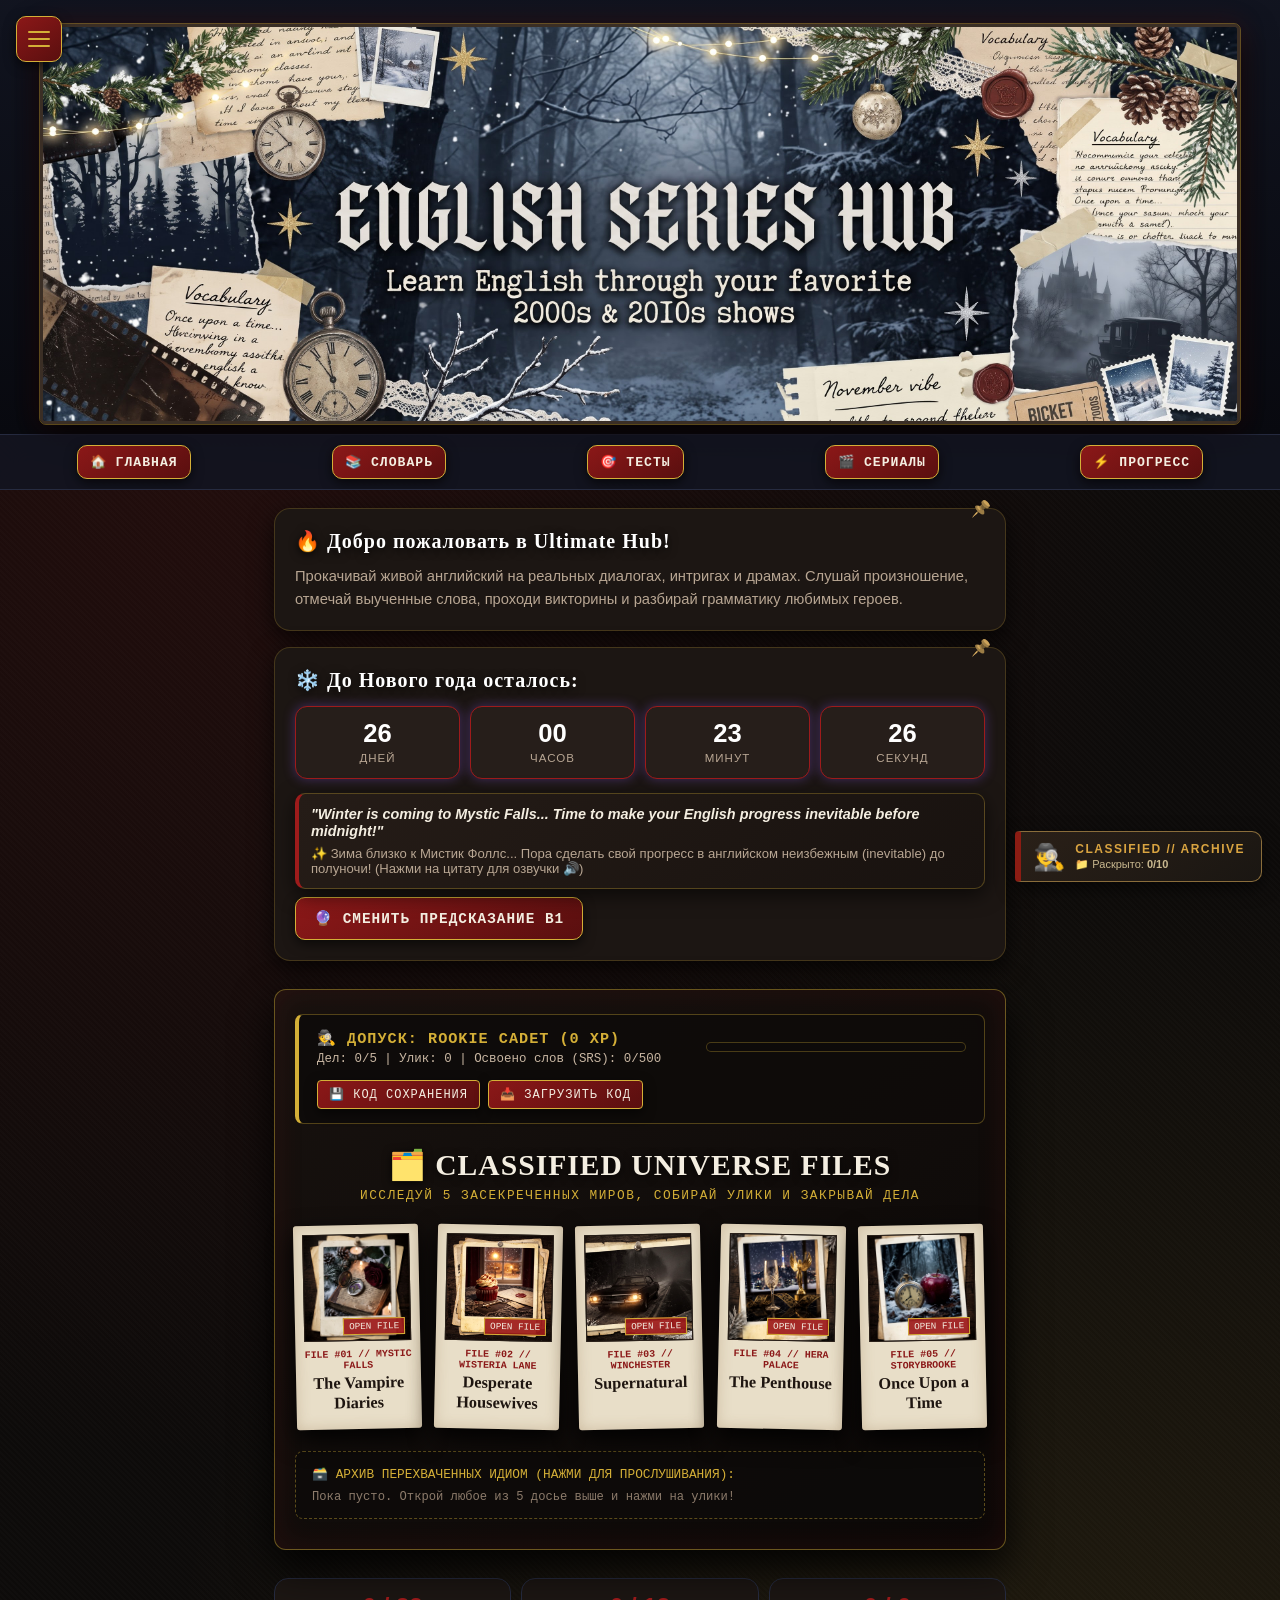
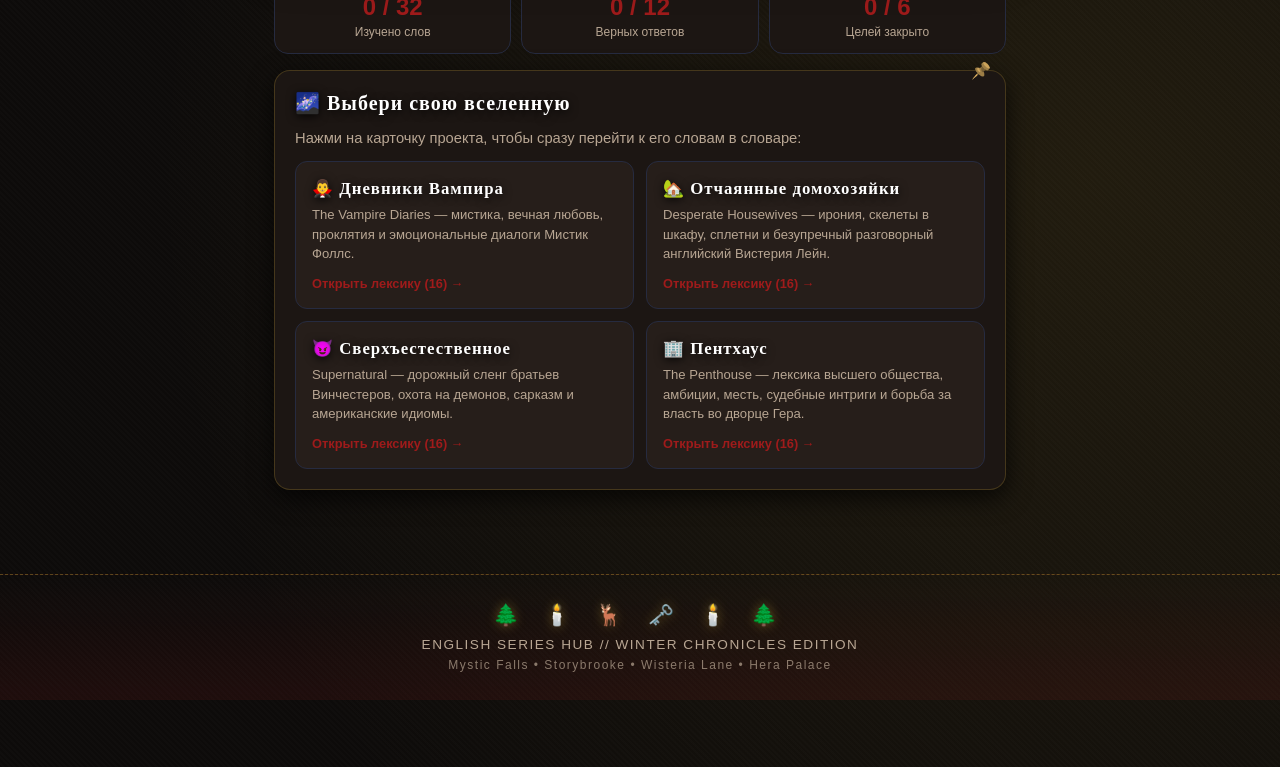
==== commit 564d758e: "Add files via upload" ====
--- a/index.html
+++ b/index.html
@@ -832,11 +832,6 @@
 <header class="main-header">
     <img src="banner.jpg" alt="English Series Hub Banner" class="hero-banner">
 </header>
-
-    <header>
-        <h1>English Series Hub | Ultimate Edition</h1>
-        <p>Твой продвинутый тренажер уровня B1 по любимым сериалам и дорамам</p>
-    </header>
 
     <nav>
         <button class="active" onclick="switchTab('home', this)">🏠 Главная</button>
@@ -4457,5 +4452,1749 @@
     }
 })();
 </script>
+<!-- ==================== ARGON CORE FIX (CLEAN NATIVE PATCH) ==================== -->
+<style>
+  /* 1. Адаптация родных модальных окон для телефонов и ПК без вторых кнопок */
+  [id*="Modal"], [id*="modal"], [class*="modal-overlay"] {
+    padding: 12px !important;
+    box-sizing: border-box !important;
+    align-items: center !important;
+    justify-content: center !important;
+  }
+
+  /* Внутренний блок досье плавно скроллится и помещается в любой экран телефона */
+  [id*="Modal"] > div, [id*="modal"] > div, [class*="modal-content"], [class*="dossier"] {
+    max-height: 88dvh !important;
+    overflow-y: auto !important;
+    -webkit-overflow-scrolling: touch !important;
+    position: relative !important;
+  }
+
+  /* Родная кнопка закрытия ("ЗАКРЫТЬ СЕКРЕТНОЕ ДОСЬЕ И ВЕРНУТЬСЯ") прилипает к верху при скролле на телефоне */
+  [id*="Modal"] button:first-of-type,
+  [class*="dossier"] button:first-of-type,
+  button[onclick*="close"],
+  .close-btn, .modal-close {
+    position: sticky !important;
+    top: 0 !important;
+    z-index: 100 !important;
+  }
+</style>
+
+<script>
+(function() {
+  // 1. Очистка от старых тестовых панелей, если они остались в коде
+  ['argonControlBar', 'argonCaseOverlay', 'argonLabDrawer', 'argonDlcDrawer', 'argonBackupDrawer', 'argonFloatingClose', 'argonAudioToast'].forEach(id => {
+    const el = document.getElementById(id);
+    if (el) el.remove();
+  });
+
+  // 2. Двухъядерная озвучка для всех родных кнопок, улик и карточек
+  let activeAudio = null;
+
+  function extractEnglish(raw) {
+    if (!raw) return '';
+    const clean = raw.replace(/[🔊"«»]/g, '').trim();
+    const splitDash = clean.split(/\s+[-—–]\s+/);
+    return splitDash[0].trim();
+  }
+
+  function playFallbackTTS(text) {
+    try {
+      if (activeAudio) { activeAudio.pause(); activeAudio = null; }
+      const audio = new Audio('https://dict.youdao.com/dictvoice?type=2&audio=' + encodeURIComponent(text));
+      activeAudio = audio;
+      audio.play().catch(() => {
+        const backup = new Audio('https://translate.googleapis.com/translate_tts?client=gtx&ie=UTF-8&tl=en&q=' + encodeURIComponent(text));
+        activeAudio = backup;
+        backup.play().catch(() => {});
+      });
+    } catch (e) {}
+  }
+
+  function nativeSpeak(rawText) {
+    const text = extractEnglish(rawText);
+    if (!text) return;
+    let started = false;
+
+    if ('speechSynthesis' in window) {
+      try {
+        window.speechSynthesis.cancel();
+        const u = new SpeechSynthesisUtterance(text);
+        u.lang = 'en-US';
+        u.rate = 0.92;
+        const voices = window.speechSynthesis.getVoices();
+        const enVoice = voices.find(v => /en(-|_)?(US|GB)/i.test(v.lang)) || voices.find(v => /^en/i.test(v.lang));
+        if (enVoice) u.voice = enVoice;
+        u.onstart = () => { started = true; };
+        u.onerror = () => { if (!started) playFallbackTTS(text); };
+        window.speechSynthesis.speak(u);
+        setTimeout(() => { if (!started) playFallbackTTS(text); }, 280);
+        return;
+      } catch (e) {
+        playFallbackTTS(text);
+      }
+    } else {
+      playFallbackTTS(text);
+    }
+  }
+
+  window.speak = nativeSpeak;
+  window.speakText = nativeSpeak;
+  window.playAudio = nativeSpeak;
+
+  // 3. Обновление родного счетчика "Освоено слов (SRS): X/50" -> "/200" на панели Агента
+  function updateAgentDashboardCounter() {
+    const walker = document.createTreeWalker(document.body, NodeFilter.SHOW_TEXT, null, false);
+    let node;
+    while ((node = walker.nextNode())) {
+      if (node.nodeValue && node.nodeValue.includes('/50')) {
+        node.nodeValue = node.nodeValue.replace(/\/50\b/g, '/200');
+      }
+    }
+  }
+
+  // 4. Перехват родного окна "Код сохранения" (window.prompt и window.alert)
+  const nativePrompt = window.prompt;
+  window.prompt = function(message, defaultValue) {
+    if (typeof message === 'string') {
+      // Меняем "50 карточек SRS" на "200 карточек SRS" в родном диалоговом окне
+      message = message.replace(/50\s*карточек/gi, '200 карточек');
+
+      // Если это генерация Кода Агента (есть defaultValue) — упаковываем вообще весь localStorage (включая 200 слов)
+      if (defaultValue && defaultValue.length > 10) {
+        try {
+          const fullState = {};
+          for (let i = 0; i < localStorage.length; i++) {
+            const k = localStorage.key(i);
+            fullState[k] = localStorage.getItem(k);
+          }
+          defaultValue = btoa(unescape(encodeURIComponent(JSON.stringify(fullState))));
+        } catch (e) {}
+      }
+    }
+
+    const userInput = nativePrompt.call(window, message, defaultValue);
+
+    // Если пользователь вставил код в окно "ЗАГРУЗИТЬ КОД" — восстанавливаем все 200 карточек и дела
+    if (userInput && !defaultValue && userInput.trim().length > 20) {
+      try {
+        const decoded = JSON.parse(decodeURIComponent(escape(atob(userInput.trim()))));
+        if (decoded && typeof decoded === 'object') {
+          Object.keys(decoded).forEach(k => {
+            if (typeof decoded[k] === 'string') localStorage.setItem(k, decoded[k]);
+          });
+        }
+      } catch (e) {}
+    }
+    return userInput;
+  };
+
+  const nativeAlert = window.alert;
+  window.alert = function(msg) {
+    if (typeof msg === 'string') {
+      msg = msg.replace(/50\s*карточек/gi, '200 карточек');
+    }
+    return nativeAlert.call(window, msg);
+  };
+
+  updateAgentDashboardCounter();
+  setInterval(updateAgentDashboardCounter, 1000);
+})();
+</script>
+<!-- ==================== END ARGON CORE FIX ==================== -->
+<!-- ==================== ENGLISH SERIES HUB: BURGER MENU, ANALYTICS & NOVEL ENGINE ==================== -->
+<style>
+  /* 1. КНОПКА БУРГЕР-МЕНЮ */
+  .esh-burger-btn {
+    position: fixed;
+    top: 16px;
+    left: 16px;
+    z-index: 9995;
+    width: 46px;
+    height: 46px;
+    background: rgba(15, 11, 18, 0.92);
+    border: 1.5px solid #d4af37;
+    border-radius: 10px;
+    display: flex;
+    flex-direction: column;
+    justify-content: center;
+    align-items: center;
+    gap: 5px;
+    cursor: pointer;
+    box-shadow: 0 4px 15px rgba(0, 0, 0, 0.7);
+    transition: all 0.25s ease;
+    backdrop-filter: blur(6px);
+  }
+  .esh-burger-btn:hover {
+    border-color: #fde047;
+    transform: scale(1.04);
+    box-shadow: 0 0 15px rgba(212, 175, 55, 0.35);
+  }
+  .esh-burger-line {
+    width: 22px;
+    height: 2px;
+    background: #d4af37;
+    border-radius: 2px;
+    transition: 0.3s;
+  }
+  .esh-burger-btn.active .esh-burger-line:nth-child(1) {
+    transform: translateY(7px) rotate(45deg);
+  }
+  .esh-burger-btn.active .esh-burger-line:nth-child(2) {
+    opacity: 0;
+  }
+  .esh-burger-btn.active .esh-burger-line:nth-child(3) {
+    transform: translateY(-7px) rotate(-45deg);
+  }
+
+  /* 2. БОКОВАЯ ПАНЕЛЬ (DRAWER) */
+  .esh-drawer-backdrop {
+    position: fixed;
+    inset: 0;
+    background: rgba(0, 0, 0, 0.72);
+    z-index: 9990;
+    opacity: 0;
+    pointer-events: none;
+    transition: opacity 0.3s ease;
+    backdrop-filter: blur(3px);
+  }
+  .esh-drawer-backdrop.open {
+    opacity: 1;
+    pointer-events: auto;
+  }
+  .esh-drawer {
+    position: fixed;
+    top: 0;
+    left: -340px;
+    width: 310px;
+    max-width: 86vw;
+    height: 100vh;
+    background: linear-gradient(180deg, #120d16 0%, #09070b 100%);
+    border-right: 1.5px solid #d4af37;
+    z-index: 9992;
+    padding: 74px 20px 24px;
+    box-sizing: border-box;
+    display: flex;
+    flex-direction: column;
+    gap: 16px;
+    transition: left 0.32s cubic-bezier(0.22, 1, 0.36, 1);
+    overflow-y: auto;
+    color: #f3f4f6;
+    font-family: system-ui, -apple-system, sans-serif;
+  }
+  .esh-drawer.open {
+    left: 0;
+  }
+  .esh-drawer-title {
+    font-family: 'Courier New', monospace;
+    font-size: 13px;
+    letter-spacing: 1.5px;
+    color: #d4af37;
+    text-transform: uppercase;
+    border-bottom: 1px dashed rgba(212, 175, 55, 0.35);
+    padding-bottom: 8px;
+    margin-bottom: 4px;
+  }
+
+  /* БЛОК СТАТИСТИКИ ПОСЕЩЕНИЙ */
+  .esh-stats-card {
+    background: rgba(255, 255, 255, 0.03);
+    border: 1px solid rgba(212, 175, 55, 0.35);
+    border-radius: 10px;
+    padding: 14px;
+    font-family: 'Courier New', monospace;
+  }
+  .esh-stat-row {
+    display: flex;
+    justify-content: space-between;
+    align-items: center;
+    font-size: 12.5px;
+    margin: 6px 0;
+    color: #d1d5db;
+  }
+  .esh-stat-val {
+    color: #fde047;
+    font-weight: bold;
+    font-size: 15px;
+    background: rgba(212, 175, 55, 0.12);
+    padding: 2px 8px;
+    border-radius: 6px;
+    border: 1px solid rgba(212, 175, 55, 0.3);
+  }
+  .esh-live-dot {
+    display: inline-block;
+    width: 8px;
+    height: 8px;
+    background: #10b981;
+    border-radius: 50%;
+    margin-right: 6px;
+    box-shadow: 0 0 8px #10b981;
+  }
+
+  /* КНОПКИ НАВИГАЦИИ В МЕНЮ */
+  .esh-nav-btn {
+    width: 100%;
+    background: #1a1321;
+    border: 1px solid #4b5563;
+    color: #f3f4f6;
+    padding: 13px 14px;
+    border-radius: 10px;
+    text-align: left;
+    font-size: 14px;
+    font-weight: 600;
+    cursor: pointer;
+    display: flex;
+    align-items: center;
+    justify-content: space-between;
+    transition: 0.2s;
+  }
+  .esh-nav-btn:hover {
+    border-color: #d4af37;
+    background: #251a2e;
+    transform: translateX(3px);
+  }
+  .esh-nav-btn.primary {
+    background: linear-gradient(135deg, #7f1d1d 0%, #450a0a 100%);
+    border-color: #d4af37;
+    color: #fde047;
+  }
+
+  /* 3. ПОЛНОЭКРАННОЕ ОКНО ВИЗУАЛЬНОЙ НОВЕЛЛЫ */
+  .esh-vn-modal {
+    position: fixed;
+    inset: 0;
+    background: rgba(6, 5, 8, 0.96);
+    z-index: 9998;
+    display: none;
+    flex-direction: column;
+    color: #f3f4f6;
+    font-family: Georgia, 'Times New Roman', serif;
+    overflow-y: auto;
+  }
+  .esh-vn-modal.open {
+    display: flex;
+  }
+  .esh-vn-topbar {
+    position: sticky;
+    top: 0;
+    z-index: 10;
+    background: rgba(14, 10, 18, 0.95);
+    border-bottom: 1px solid rgba(212, 175, 55, 0.35);
+    padding: 12px 20px;
+    display: flex;
+    justify-content: space-between;
+    align-items: center;
+    font-family: system-ui, -apple-system, sans-serif;
+    backdrop-filter: blur(8px);
+    flex-wrap: wrap;
+    gap: 10px;
+  }
+  .esh-vn-container {
+    max-width: 820px;
+    width: 100%;
+    margin: 0 auto;
+    padding: 24px 18px 80px;
+    box-sizing: border-box;
+  }
+  .esh-vn-chap-tabs {
+    display: flex;
+    gap: 8px;
+    flex-wrap: wrap;
+    margin-bottom: 18px;
+    font-family: 'Courier New', monospace;
+  }
+  .esh-vn-tab {
+    background: #18121e;
+    border: 1px solid #4b5563;
+    color: #9ca3af;
+    padding: 7px 12px;
+    border-radius: 6px;
+    font-size: 12px;
+    cursor: pointer;
+    transition: 0.2s;
+  }
+  .esh-vn-tab.active {
+    background: #7f1d1d;
+    border-color: #d4af37;
+    color: #fde047;
+    font-weight: bold;
+  }
+
+  /* АТМОСФЕРНЫЙ ВИЗУАЛЬНЫЙ БАННЕР СЦЕНЫ (ДЛЯ КАРТИНОК И ВИДЕО) */
+  .esh-vn-visual {
+    position: relative;
+    width: 100%;
+    min-height: 190px;
+    border-radius: 12px;
+    border: 1px solid rgba(212, 175, 55, 0.4);
+    margin-bottom: 20px;
+    overflow: hidden;
+    display: flex;
+    align-items: flex-end;
+    padding: 18px;
+    box-sizing: border-box;
+    background-size: cover;
+    background-position: center;
+    box-shadow: 0 10px 30px rgba(0, 0, 0, 0.8);
+  }
+  .esh-vn-visual-caption {
+    position: relative;
+    z-index: 2;
+    background: rgba(10, 8, 12, 0.82);
+    border-left: 3px solid #d4af37;
+    padding: 8px 14px;
+    border-radius: 0 6px 6px 0;
+    font-family: 'Courier New', monospace;
+    font-size: 12.5px;
+    color: #fde047;
+  }
+
+  /* ЛИТЕРАТУРНЫЙ ТЕКСТ И ДИАЛОГИ */
+  .esh-vn-story-box {
+    background: linear-gradient(180deg, #15101a 0%, #0d0a10 100%);
+    border: 1px solid rgba(255, 255, 255, 0.1);
+    border-radius: 12px;
+    padding: 24px;
+    line-height: 1.8;
+    font-size: 17px;
+    color: #e5e7eb;
+    box-shadow: inset 0 0 30px rgba(0, 0, 0, 0.6);
+  }
+  .esh-vn-paragraph {
+    margin-bottom: 18px;
+  }
+  .esh-vn-dialogue {
+    background: rgba(255, 255, 255, 0.03);
+    border-left: 3.5px solid #d4af37;
+    padding: 14px 16px;
+    border-radius: 0 10px 10px 0;
+    margin: 18px 0;
+  }
+  .esh-vn-speaker {
+    display: inline-flex;
+    align-items: center;
+    gap: 8px;
+    font-family: 'Courier New', monospace;
+    font-size: 12px;
+    font-weight: bold;
+    text-transform: uppercase;
+    letter-spacing: 1px;
+    padding: 3px 10px;
+    border-radius: 4px;
+    margin-bottom: 8px;
+    background: #7f1d1d;
+    color: #fde047;
+  }
+
+  /* КЛИКАБЕЛЬНЫЕ СЛОВА ДЛЯ ПЕРЕВОДА */
+  .vn-word {
+    cursor: pointer;
+    border-bottom: 1px dotted rgba(212, 175, 55, 0.45);
+    transition: background 0.15s, color 0.15s;
+    border-radius: 3px;
+    padding: 0 1px;
+  }
+  .vn-word:hover, .vn-word.active-word {
+    background: rgba(212, 175, 55, 0.25);
+    color: #fde047;
+  }
+
+  /* ВЫБОРЫ И ДЕДУКЦИЯ */
+  .esh-vn-choices {
+    margin-top: 22px;
+    border-top: 1px dashed rgba(212, 175, 55, 0.35);
+    padding-top: 18px;
+    font-family: system-ui, -apple-system, sans-serif;
+  }
+  .esh-vn-choice-btn {
+    width: 100%;
+    text-align: left;
+    background: #1b1422;
+    border: 1px solid #52525b;
+    color: #f3f4f6;
+    padding: 14px 16px;
+    border-radius: 10px;
+    margin-bottom: 10px;
+    cursor: pointer;
+    font-size: 14.5px;
+    line-height: 1.45;
+    transition: 0.2s;
+  }
+  .esh-vn-choice-btn:hover {
+    border-color: #fde047;
+    background: #271c31;
+  }
+  .esh-vn-feedback {
+    margin-top: 14px;
+    padding: 14px;
+    border-radius: 8px;
+    font-family: system-ui, -apple-system, sans-serif;
+    font-size: 14px;
+    line-height: 1.5;
+    display: none;
+  }
+
+  /* 4. ВСПЛЫВАЮЩАЯ КАРТОЧКА ПЕРЕВОДЧИКА СЛОВ */
+  .esh-word-popup {
+    position: fixed;
+    bottom: 20px;
+    left: 50%;
+    transform: translateX(-50%);
+    width: 340px;
+    max-width: 92vw;
+    background: #140f1a;
+    border: 1.5px solid #d4af37;
+    border-radius: 12px;
+    padding: 16px;
+    z-index: 10005;
+    box-shadow: 0 12px 35px rgba(0, 0, 0, 0.9);
+    display: none;
+    font-family: system-ui, -apple-system, sans-serif;
+    color: #f3f4f6;
+  }
+  .esh-word-popup.show {
+    display: block;
+    animation: eshPopUp 0.2s ease-out;
+  }
+  @keyframes eshPopUp {
+    from { opacity: 0; transform: translate(-50%, 12px); }
+    to { opacity: 1; transform: translate(-50%, 0); }
+  }
+</style>
+
+<!-- БУРГЕР-КНОПКА И МЕНЮ -->
+<button class="esh-burger-btn" id="eshBurgerBtn" title="Меню и Библиотека новелл" onclick="window.ESHHub.toggleDrawer()">
+  <span class="esh-burger-line"></span>
+  <span class="esh-burger-line"></span>
+  <span class="esh-burger-line"></span>
+</button>
+
+<div class="esh-drawer-backdrop" id="eshDrawerBackdrop" onclick="window.ESHHub.toggleDrawer()"></div>
+
+<aside class="esh-drawer" id="eshDrawer">
+  <div>
+    <div class="esh-drawer-title">🕵️‍♂️ Секретная статистика Бюро</div>
+    <div class="esh-stats-card">
+      <div class="esh-stat-row">
+        <span><span class="esh-live-dot"></span>Визитов за всё время:</span>
+        <span class="esh-stat-val" id="eshTotalVisits">...</span>
+      </div>
+      <div class="esh-stat-row">
+        <span>Уникальных агентов:</span>
+        <span class="esh-stat-val" id="eshUniqueVisitors">...</span>
+      </div>
+      <div class="esh-stat-row">
+        <span>Твоих слов из новелл:</span>
+        <span class="esh-stat-val" id="eshSavedWordsCount">0</span>
+      </div>
+      <div style="font-size:11px; color:#9ca3af; margin-top:8px; line-height:1.35;">
+        Статистика синхронизируется автоматически при каждом входе на сайт.
+      </div>
+    </div>
+  </div>
+
+  <div>
+    <div class="esh-drawer-title">📚 Интерактивное чтение</div>
+    <button class="esh-nav-btn primary" onclick="window.ESHHub.openNovelModal('tvd_s4')">
+      <span>🩸 Новелла: The Vampire Diaries (S4)</span>
+      <span>→</span>
+    </button>
+    <div style="font-size:12px; color:#9ca3af; margin: 6px 4px 12px;">
+      4 большие главы: Елена-вампир, Клаус и Кэролайн, магия Бонни, двойная игра Кэтрин и поиск улик.
+    </div>
+
+    <button class="esh-nav-btn" onclick="window.ESHHub.openNovelModal('spn_s1')">
+      <span>🕯 Новелла: Supernatural (Бонус)</span>
+      <span>→</span>
+    </button>
+  </div>
+
+  <div>
+    <div class="esh-drawer-title">⚙️ Инструменты чтения</div>
+    <button class="esh-nav-btn" id="eshGlobalTransBtn" onclick="window.ESHHub.toggleGlobalTranslator()">
+      <span>🔤 Перевод по клику на всем сайте</span>
+      <span id="eshGlobalTransStatus" style="color:#10b981; font-family:monospace;">ВКЛ</span>
+    </button>
+    <div style="font-size:11.5px; color:#9ca3af; margin-top:6px; line-height:1.4;">
+      Нажимай на любое незнакомое английское слово в новеллах или заданиях — появится перевод и озвучка.
+    </div>
+  </div>
+</aside>
+
+<!-- МОДАЛЬНОЕ ОКНО ВИЗУАЛЬНОЙ НОВЕЛЛЫ -->
+<div class="esh-vn-modal" id="eshVnModal">
+  <div class="esh-vn-topbar">
+    <div style="display:flex; align-items:center; gap:12px;">
+      <span style="background:#7f1d1d; color:#fde047; padding:4px 10px; border-radius:6px; font-family:monospace; font-size:12px; font-weight:bold; border:1px solid #d4af37;" id="eshVnSeriesBadge">THE VAMPIRE DIARIES // SEASON 4</span>
+      <span style="font-size:13px; color:#d1d5db;">💡 Нажимай на <u>любое слово</u> в тексте для мгновенного перевода и озвучки</span>
+    </div>
+    <button onclick="window.ESHHub.closeNovelModal()" style="background:#1f2937; border:1px solid #d4af37; color:#fde047; padding:7px 14px; border-radius:8px; cursor:pointer; font-weight:bold; font-size:13px;">
+      ✕ Закрыть новеллу
+    </button>
+  </div>
+
+  <div class="esh-vn-container">
+    <div class="esh-vn-chap-tabs" id="eshVnTabs"></div>
+    <div id="eshVnContent"></div>
+  </div>
+</div>
+
+<!-- ВСПЛЫВАЮЩАЯ КАРТОЧКА ПЕРЕВОДА СЛОВА -->
+<div class="esh-word-popup" id="eshWordPopup">
+  <div style="display:flex; justify-content:space-between; align-items:flex-start; gap:10px;">
+    <div>
+      <div id="eshPopupWord" style="font-size:18px; font-weight:bold; color:#fde047; text-transform:lowercase;">word</div>
+      <div id="eshPopupTrans" style="font-size:14.5px; color:#f3f4f6; margin-top:4px;">Перевод загружается...</div>
+    </div>
+    <button onclick="document.getElementById('eshWordPopup').classList.remove('show')" style="background:none; border:none; color:#9ca3af; font-size:18px; cursor:pointer;">✕</button>
+  </div>
+  <div style="display:flex; gap:8px; margin-top:14px;">
+    <button id="eshPopupSpeakBtn" style="flex:1; background:#1f2937; border:1px solid #d4af37; color:#fde047; padding:8px; border-radius:8px; cursor:pointer; font-size:13px; font-weight:600;">
+      🔊 Озвучить
+    </button>
+    <button id="eshPopupSaveBtn" style="flex:1; background:#065f46; border:1px solid #10b981; color:#ecfdf5; padding:8px; border-radius:8px; cursor:pointer; font-size:13px; font-weight:600;">
+      + В словарь (SRS)
+    </button>
+  </div>
+</div>
+
+<script>
+(function() {
+  // 1. БАЗА БЫСТРОГО СЛОВАРЯ (ДЛЯ МГНОВЕННОГО ОТКЛИКА + ОНЛАЙН API FALLBACK ДЛЯ ЛЮБЫХ СЛОВ)
+  const FAST_DICT = {
+    "missing": "пропавший без вести", "alley": "переулок, аллея", "behind": "позади, за", "bloodlust": "жажда крови",
+    "predator": "хищник", "sire": "кровная связь (подчинение создателю)", "bond": "связь, узы", "whisper": "шептать, шепот",
+    "expression": "Экспрессия (запретная темная магия)", "sacrificial": "жертвенный", "triangle": "треугольник",
+    "bourbon": "бурбон", "shattered": "разбитый вдребезги", "tracks": "следы", "cover": "прикрывать, скрывать",
+    "ash": "пепел", "grimoire": "гримуар (книга заклинаний)", "vervain": "вербена", "compulsion": "внушение (вампирский гипноз)",
+    "compel": "внушать, подчинять волю", "hybrid": "гибрид (полувампир-полуоборотень)", "mansion": "особняк",
+    "sketch": "набросок, рисунок", "charcoal": "угольный карандаш, древесный уголь", "cure": "лекарство (от вампиризма)",
+    "immortality": "бессмертие", "bargain": "сделка, уговор", "mercy": "милосердие, пощада", "hesitate": "колебаться, медлить",
+    "cellar": "подвал, погреб", "doppelganger": "двойник", "impersonate": "выдавать себя за другого", "pulse": "пульс",
+    "deception": "обман, уловка", "betrayal": "предательство", "bracelet": "браслет", "daylight": "дневной свет",
+    "ritual": "ритуал", "full": "полный", "moon": "луна", "reckoning": "расплата, час суда", "vortex": "вихрь, воронка",
+    "consume": "поглощать", "evidence": "улика, доказательство", "contradiction": "несостыковка, противоречие",
+    "alibi": "алиби", "confess": "признаваться", "suspect": "подозреваемый", "witness": "свидетель",
+    "vanish": "исчезать бесследно", "vanished": "исчез", "throat": "горло", "starving": "умирающий от голода",
+    "veins": "вены", "ancient": "древний", "original": "Древний (первородный вампир)", "threat": "угроза",
+    "protective": "защитный", "smirk": "ухмылка, усмешка", "hostage": "заложник", "seal": "печать", "wax": "воск, сургуч"
+  };
+
+  // 2. ПОЛНОЦЕННАЯ БАЗА НОВЕЛЛ (4 БОЛЬШИЕ ГЛАВЫ TVD SEASON 4 + БОНУС SUPERNATURAL)
+  const NOVELS = {
+    tvd_s4: {
+      badge: "THE VAMPIRE DIARIES // SEASON 4 NOVEL",
+      chapters: [
+        {
+          id: 1,
+          tabTitle: "Глава I: Пепел у Mystic Grill",
+          sceneTitle: "CHAPTER I. BLOOD & BOURBON AT THE MYSTIC GRILL",
+          bgStyle: "linear-gradient(135deg, rgba(20,12,28,0.85), rgba(85,15,25,0.75))",
+          locationTag: "📍 Переулок за баром Mystic Grill // 23:40 // Напарник: Аларик Зальцман",
+          paragraphs: [
+            "Cold autumn fog curled around the brick walls behind the Mystic Grill. It was the fourth week since Elena Gilbert had transitioned into a vampire, and the entire town of Mystic Falls felt like a powder keg waiting for a spark. Three locals had vanished near this exact alley in seven days—no bodies, no screams, and not a single drop of blood left on the pavement.",
+            "Alaric Saltzman crouched beside the back door, his flashlight beam cutting through the darkness. As his new occult partner, you kept your hand close to the vervain grenades in your coat pocket. Near the dumpster lay a shattered crystal glass smelling strongly of thirty-year-old bourbon, a circle of black metallic ash that hummed with dark energy, and a red wax seal stamped with the letter 'M'."
+          ],
+          dialogues: [
+            {
+              speaker: "🥃 Alaric Saltzman",
+              text: "\"Look at the scorch marks on the stone. Regular witchcraft leaves gray soot, but this black ash is Expression—dark magic so volatile it doesn't even require spells. Bonnie promised me she stopped practicing it. And inside the Grill right now, Damon is trying very hard to pretend he and Elena weren't in this alley twenty minutes ago.\""
+            },
+            {
+              speaker: "🧛‍♂️ Damon Salvatore (inside the Grill)",
+              text: "\"Well, well. Look who decided to play Sherlock and Watson. If you two are hunting for the missing bartender, Ric, you're barking up the wrong tree. Elena and I were at the Salvatore Boarding House all evening working on her self-control. We only walked into the Mystic Grill at 11:30 PM, and we never stepped foot in that back alley.\""
+            },
+            {
+              speaker: "🩸 Elena Gilbert",
+              text: "\"Damon is telling the truth! Ever since I turned, normal blood bags make me sick, so I stayed locked in the library until 11:30 PM. And Bonnie left town yesterday to visit her grandmother—there was no magic behind the bar tonight!\""
+            }
+          ],
+          questionTitle: "🕵️‍♂️ СОПОСТАВЛЕНИЕ НЕСОСТЫКОВОК: В показаниях Дэймона и Елены скрыта двойная ложь. Какая комбинация улик полностью разбивает их алиби?",
+          choices: [
+            {
+              text: "1. Обвинить Елену в том, что она сама похитила бармена, потому что в переулке пахнет вербеной.",
+              correct: false,
+              response: "❌ Не сходится! В переулке нет ни капли крови и не пахнет вербеной. Вспомни время на камере у черного хода и след черного пепла."
+            },
+            {
+              text: "2. Предъявить чек со столика Дэймона (закрыт в 23:05), разбитый бокал редкого бурбона в переулке и черный пепел Экспрессии с восковой печатью Майклсонов ('M').",
+              correct: true,
+              response: "⚡ АЛИБИ РАЗБИТО! Дэймон мрачнеет и понижает голос: «Ладно, вы поймали нас с поличным (caught us red-handed). В 23:10 у Елены случился срыв от голода, и она выбежала в переулок. Я бросился за ней, чтобы замести следы (cover her tracks), но бармена прямо перед нами усыпил гибрид Клауса! А командовала гибридом девушка с лицом Елены... Кэтрин Пирс вернулась в город, а печать принадлежит Клаусу Майклсону»."
+            },
+            {
+              text: "3. Поверить Дэймону на слово и отправиться искать Мэтта Донована.",
+              correct: false,
+              response: "❌ Дэймон лишь довольно ухмыляется — ты позволил ему скрыть важнейшую улику. Присмотрись к бокалу бурбона и пеплу!"
+            }
+          ]
+        },
+        {
+          id: 2,
+          tabTitle: "Глава II: Клаус и Кэролайн",
+          sceneTitle: "CHAPTER II. A BARGAIN WITH THE ORIGINAL (KLAUS & CAROLINE)",
+          bgStyle: "linear-gradient(135deg, rgba(30,22,12,0.88), rgba(65,18,28,0.82))",
+          locationTag: "📍 Особняк Майклсонов // 00:30 // Вместе с Кэролайн Форбс и Алариком",
+          paragraphs: [
+            "Walking into Klaus Mikaelson's mansion uninvited was suicide—unless you brought the one person in Mystic Falls he refused to harm. Caroline Forbes adjusted her leather jacket under the chandelier light, her chin raised defiantly despite the tension in the room. Double doors swung open, revealing Klaus standing beside an easel, a piece of dark charcoal between his fingers.",
+            "The moment Klaus saw Caroline, his ruthless hybrid expression softened into that unmistakable, dangerous smirk. He set the charcoal down and stepped toward her, ignoring you and Alaric completely."
+          ],
+          dialogues: [
+            {
+              speaker: "🐺 Klaus Mikaelson",
+              text: "\"Well, isn't this a pleasant midnight surprise. Hello, love. Tell me—did you finally come to admire my art collection, or did your detective friends use you as a charming human shield?\""
+            },
+            {
+              speaker: "✨ Caroline Forbes",
+              text: "\"Save the charm, Klaus! Three innocent people vanished behind the Mystic Grill, and Damon found your family's red wax seal in the alley. If you're building another hybrid army or forcing Bonnie into some twisted ritual, I swear I will never speak to you again!\""
+            },
+            {
+              speaker: "🐺 Klaus Mikaelson",
+              text: "\"You wound me, Caroline. Truly. Look at my hands—I haven't left this gallery since sunset. First, my remaining hybrids are all stationed in New Orleans this week; not a single one of them is in Mystic Falls. Second, I have no interest in Bonnie Bennett's new Expression magic—I don't need a witch right now. And third, Katherine Pierce would never dare steal my family seal.\""
+            }
+          ],
+          questionTitle: "🕵️‍♂️ ПОИСК НЕСОСТЫКОВКИ В СЛОВАХ КЛАУСА: Ты осматриваешь мастерскую Клауса и замечаешь деталь, которая доказывает, что он блефует ради защиты своего плана. Что его выдает?",
+          choices: [
+            {
+              text: "1. На свежем угольном рисунке Клауса изображена Кэролайн, значит он думал только о ней.",
+              correct: false,
+              response: "❌ Набросок с Кэролайн действительно лежит на столе, но это не разоблачает его ложь о пропавших людях и магии Бонни!"
+            },
+            {
+              text: "2. Указать на свежий эскиз на мольберте (карта туннелей Локвудов с треугольником Экспрессии) и грязь с красной глиной старого леса на ботинках его гибрида у дверей.",
+              correct: true,
+              response: "⚡ БЛЕСТЯЩАЯ ДЕДУКЦИЯ! Кэролайн перехватывает взгляд Клауса и скрещивает руки на груди. Клаус тихо усмехается, глядя на Кэролайн: «Alright, love. For you—and only for you—I'll give you the truth. I didn't abduct those people. Katherine Pierce stole my seal to frame me! She's luring Bonnie into the Old Lockwood Cellar tonight to trigger an Expression overload and trade the Hunter's mark for her freedom. If you want to save your witch friend, you have twenty minutes»."
+            },
+            {
+              text: "3. Напасть на Клауса с кольями из белого дуба прямо в гостиной.",
+              correct: false,
+              response: "❌ Кэролайн в ужасе останавливает тебя: открытый бой с Древним гибридом закончится гибелью за секунду. Используй наблюдательность!"
+            }
+          ]
+        },
+        {
+          id: 3,
+          tabTitle: "Глава III: Иллюзия Кэтрин Пирс",
+          sceneTitle: "CHAPTER III. THE DOPPELGÄNGER'S MASQUERADE (BONNIE & KATHERINE)",
+          bgStyle: "linear-gradient(135deg, rgba(12,28,24,0.88), rgba(45,12,35,0.85))",
+          locationTag: "📍 Старый подвал Локвудов // 01:15 // Бонни Беннетт и «Елена»",
+          paragraphs: [
+            "Beneath the ruined stone arches of the Old Lockwood Cellar, candles flickered violently against an unnatural wind. The three missing townspeople lay unconscious inside a chalk circle, completely unharmed, acting as living anchors for a massive surge of Expression energy. At the center stood Bonnie Bennett, her eyes pitch-black, veins dark with uncontrollable power swirling around her palms.",
+            "Before you and Alaric could reach the circle, a girl in a dark leather jacket stepped out from the shadows between the pillars. She had Elena's exact face, straight brown hair, and pleading eyes."
+          ],
+          dialogues: [
+            {
+              speaker: "🔮 Bonnie Bennett",
+              text: "\"Stay back! Professor Shane's spell tricked me—if I break the circle alone right now, the Expression vortex will tear the cellar apart! Elena, help me hold the anchor!\""
+            },
+            {
+              speaker: "🎭 «Elena Gilbert» (Подозрительный двойник)",
+              text: "\"Wait, partner! Don't shoot! It's me, Elena! Damon sent me ahead to help Bonnie calm down. Look, give me that ancient grimoire from your bag and lower your weapon—I drank plenty of vervain tea with Stefan this morning so Klaus couldn't compel me, and my antique cameo bracelet protects me from the sun!\""
+            }
+          ],
+          questionTitle: "🕵️‍♂️ РАЗОБЛАЧЕНИЕ ДВОЙНИКА: Перед тобой НЕ Елена, а Кэтрин Пирс! Какие ТРИ грубые ошибки в одной фразе только что выдали Кэтрин с головой?",
+          choices: [
+            {
+              text: "1. У Елены другой голос, она не носит кожаные куртки и не знает, где находятся пещеры Локвудов.",
+              correct: false,
+              response: "❌ Кэтрин идеально копирует голос и одежду Елены! Ищи фактические ошибки в её словах про вербену и украшения."
+            },
+            {
+              text: "2. Во-первых, вампиры не пьют чай с вербеной для защиты от внушения Древних (вербена их обжигает!). Во-вторых, Елена носит кольцо дневного света (daylight ring), а не старинный браслет с камеей (это вещь Кэтрин!). В-третьих, на её пальце нет кольца Елены!",
+              correct: true,
+              response: "⚡ КЭТРИН РАЗОБЛАЧЕНА! Выражение лица «Елены» мгновенно меняется: наивная тревога исчезает, уступая место хищной, холодной ухмылке Кэтрин Пирс. «Bravo, detective. You actually pay attention. I always hated pretending to be that whiny little martyr anyway. All I needed was Bonnie's Expression surge to break Klaus's surveillance spell—and you walked right into the finale!»"
+            },
+            {
+              text: "3. Отдать ей гримуар Бонни, чтобы проверить, умеет ли она читать заклинания.",
+              correct: false,
+              response: "❌ Опасно! Если отдать Кэтрин гримуар, она использует магию против Бонни. Внимательно перечитай, что она сказала про вербену и браслет!"
+            }
+          ]
+        },
+        {
+          id: 4,
+          tabTitle: "Глава IV: Финал Полнолуния",
+          sceneTitle: "CHAPTER IV. THE FULL MOON RECKONING (GRAND FINALE)",
+          bgStyle: "linear-gradient(135deg, rgba(45,10,18,0.9), rgba(10,15,35,0.92))",
+          locationTag: "📍 Подземелье и Лес Мистик Фоллс // 01:45 // Все герои в сборе",
+          paragraphs: [
+            "The stone floor trembled as the Expression fire turned crimson. Before Katherine could snatch the grimoire, Damon blurred into the cellar, pinning Katherine against the stone pillar by her throat, while Klaus and Caroline arrived at the archway above. The magical vortex around Bonnie was seconds away from exploding.",
+            "Every clue you gathered tonight—the bourbon glass at the Grill, Klaus's charcoal map of the tunnels, and Katherine's deception—pointed to one final choice to break the circuit without letting darkness consume Bonnie's mind."
+          ],
+          dialogues: [
+            {
+              speaker: "🎭 Katherine Pierce",
+              text: "\"Go ahead, Damon, snap my neck! If you kill me, you'll never find out where Professor Shane hid the last clue to the Cure for Elena!\""
+            },
+            {
+              speaker: "🧛‍♂️ Damon Salvatore",
+              text: "\"Tempting, Kitty Cat, very tempting. Hey, detective! Bonnie is losing control of the Expression circle! What's the play—do we let Klaus drain the magic with his hybrid blood, or use the silver reflection seal from the grimoire to sever the link safely?\""
+            },
+            {
+              speaker: "✨ Caroline Forbes & 🐺 Klaus Mikaelson",
+              text: "Caroline: \"Bonnie, hold on to me! We're not letting dark magic take you!\" | Klaus: \"Decide quickly, detective. Even my patience has limits, and the full moon is at its peak.\""
+            }
+          ],
+          questionTitle: "🏆 ФИНАЛЬНОЕ РЕШЕНИЕ ДЕЛА: Как замкнуть и обезвредить вихрь Экспрессии, спасти Бонни и не дать Кэтрин сбежать с тайной Лекарства?",
+          choices: [
+            {
+              text: "1. Позволить Бонни впитать всю энергию Экспрессии в себя и уничтожить подвал вместе с Кэтрин.",
+              correct: false,
+              response: "❌ Если Бонни впитает весь выброс в одиночку, темная магия Экспрессии полностью подчинит её сознание!"
+            },
+            {
+              text: "2. Использовать восковую печать Майклсонов и страницу гримуара, чтобы перенаправить заряд в каменный алтарь, пока Кэролайн и Дэймон удерживают якорь, а Клаус блокирует выход Кэтрин!",
+              correct: true,
+              response: "🏆 ДЕЛО №01 БЛЕСТЯЩЕ РАСКРЫТО! Ослепительная вспышка гаснет, уходя в камень. Бонни падает на руки Кэролайн — живая и свободная от влияния тьмы. Все трое пропавших жителей приходят в сознание, а прижатая к стене Кэтрин вынуждена отдать Дэймону карту к Лекарству (The Cure) в обмен на жизнь. На выходе из леса Клаус останавливается рядом с Кэролайн: «You see, love? Everything works out when we cooperate». Аларик хлопает тебя по плечу: «Отличная работа, напарник!»"
+            }
+          ]
+        }
+      ]
+    },
+    spn_s1: {
+      badge: "SUPERNATURAL // BONUS CASE NOVEL",
+      chapters: [
+        {
+          id: 1,
+          tabTitle: "Глава I: Перекресток в Огайо",
+          sceneTitle: "CHAPTER I. THE CROSSROADS DEAL AT MIDNIGHT",
+          bgStyle: "linear-gradient(135deg, rgba(15,20,28,0.9), rgba(40,25,12,0.88))",
+          locationTag: "📍 Старый перекресток и мотель // Дин и Сэм Винчестеры",
+          paragraphs: [
+            "Rain hammered against the windshield of the black 1967 Chevy Impala. At the center of the dirt crossroads buried beneath an old oak tree, someone had hidden a ritual box containing graveyard dirt, a black coin, and a photograph smeared with sulfur.",
+            "Dean Winchester checked the salt rounds in his shotgun while Sam flipped through John Winchester's leather journal under the dashboard light."
+          ],
+          dialogues: [
+            {
+              speaker: "🚘 Dean Winchester",
+              text: "\"Sulfur on the windowsill and every clock in the motel stopped at 3:00 AM. Whatever crossroads demon is making deals in this town isn't just taking souls in ten years—it's collecting them tonight.\""
+            },
+            {
+              speaker: "📖 Sam Winchester",
+              text: "\"Look at Dad's notes, Dean. A crossroads demon can't cross a Devil's Trap drawn in iron and salt, and if we catch the summoner red-handed before the third bell strikes, we can break the contract.\""
+            }
+          ],
+          questionTitle: "🕵️‍♂️ ПРОВЕРКА ОХОТНИКА: Что выдает присутствие демона перекрестка на месте преступления по записям Джона Винчестера?",
+          choices: [
+            {
+              text: "1. Следы серебряных пуль и волчий аконит у порога.",
+              correct: false,
+              response: "❌ Серебро и аконит относятся к оборотням! Вспомни, какое вещество оставляют демоны."
+            },
+            {
+              text: "2. Следы серы (sulfur) на подоконнике, остановка часов в 3:00 ночи и зарытая шкатулка в центре перекрестка.",
+              correct: true,
+              response: "⚡ ВЕРНО! Вы с братьями Винчестерами чертите ловушку для демона (Devil's Trap) под ковром и перехватываете сделку до полуночи!"
+            }
+          ]
+        }
+      ]
+    }
+  };
+
+  let activeNovelKey = 'tvd_s4';
+  let activeChapterIdx = 0;
+  let globalTranslatorEnabled = true;
+  let currentSelectedWord = '';
+  let currentSelectedTrans = '';
+
+  // ОБЕРТКА КАЖДОГО АНГЛИЙСКОГО СЛОВА В КЛИКАБЕЛЬНЫЙ SPAN
+  function wrapEnglishWords(htmlText) {
+    return htmlText.replace(/([A-Za-z’'-]{2,})/g, function(match) {
+      return `<span class="vn-word" data-word="${match.replace(/['’]/g, '')}">${match}</span>`;
+    });
+  }
+
+  // ОТРИСОВКА ТЕКУЩЕЙ ГЛАВЫ НОВЕЛЛЫ
+  function renderNovel() {
+    const novel = NOVELS[activeNovelKey];
+    if (!novel) return;
+    document.getElementById('eshVnSeriesBadge').textContent = novel.badge;
+
+    const tabsEl = document.getElementById('eshVnTabs');
+    tabsEl.innerHTML = novel.chapters.map((ch, idx) => `
+      <button class="esh-vn-tab ${idx === activeChapterIdx ? 'active' : ''}" onclick="window.ESHHub.selectChapter(${idx})">
+        ${ch.tabTitle}
+      </button>
+    `).join('');
+
+    const ch = novel.chapters[activeChapterIdx];
+    const contentEl = document.getElementById('eshVnContent');
+
+    const paragraphsHtml = ch.paragraphs.map(p => `<p class="esh-vn-paragraph">${wrapEnglishWords(p)}</p>`).join('');
+    const dialoguesHtml = ch.dialogues.map(d => `
+      <div class="esh-vn-dialogue">
+        <div class="esh-vn-speaker">${d.speaker}</div>
+        <div>${wrapEnglishWords(d.text)}</div>
+      </div>
+    `).join('');
+
+    const choicesHtml = ch.choices.map((c, cIdx) => `
+      <button class="esh-vn-choice-btn" onclick="window.ESHHub.answerChoice(${cIdx})">
+        ${c.text}
+      </button>
+    `).join('');
+
+    const nextChapBtn = (activeChapterIdx < novel.chapters.length - 1)
+      ? `<button id="eshNextChapBtn" onclick="window.ESHHub.selectChapter(${activeChapterIdx + 1})" style="display:none; margin-top:14px; width:100%; background:#7f1d1d; border:1.5px solid #d4af37; color:#fde047; padding:13px; border-radius:10px; font-weight:bold; cursor:pointer; font-size:15px;">Перейти к следующей главе →</button>`
+      : '';
+
+    contentEl.innerHTML = `
+      <div class="esh-vn-visual" style="background: ${ch.bgStyle};">
+        <div class="esh-vn-visual-caption">
+          <div style="font-weight:bold; font-size:14px; margin-bottom:3px;">${ch.sceneTitle}</div>
+          <div style="color:#d1d5db;">${ch.locationTag}</div>
+        </div>
+      </div>
+
+      <div class="esh-vn-story-box">
+        ${paragraphsHtml}
+        ${dialoguesHtml}
+
+        <div class="esh-vn-choices">
+          <div style="color:#fde047; font-weight:bold; margin-bottom:12px; font-size:15px;">${ch.questionTitle}</div>
+          ${choicesHtml}
+          <div id="eshVnFeedback" class="esh-vn-feedback"></div>
+          ${nextChapBtn}
+        </div>
+      </div>
+    `;
+  }
+
+  // ПЕРЕВОД СЛОВА (МГНОВЕННЫЙ СЛОВАРЬ + БЕСПЛАТНЫЙ ОНЛАЙН-API ДЛЯ ЛЮБЫХ СЛОВ)
+  async function translateAndShowPopup(rawWord) {
+    const clean = rawWord.toLowerCase().replace(/[^a-z]/g, '');
+    if (!clean || clean.length < 2) return;
+
+    currentSelectedWord = clean;
+    const popup = document.getElementById('eshWordPopup');
+    const wordEl = document.getElementById('eshPopupWord');
+    const transEl = document.getElementById('eshPopupTrans');
+
+    wordEl.textContent = clean;
+    popup.classList.add('show');
+
+    // Автоозвучка слова при клике
+    speakWord(clean);
+
+    // Проверка во встроенном словаре (плюс базовые окончания -s, -ed, -ing)
+    let localHit = FAST_DICT[clean] || FAST_DICT[clean.replace(/s$/, '')] || FAST_DICT[clean.replace(/ed$/, '')];
+    if (localHit) {
+      currentSelectedTrans = localHit;
+      transEl.textContent = localHit;
+      return;
+    }
+
+    transEl.textContent = 'Переводим...';
+    try {
+      const res = await fetch(`https://api.mymemory.translated.net/get?q=${encodeURIComponent(clean)}&langpair=en|ru`);
+      const data = await res.json();
+      const translated = (data && data.responseData && data.responseData.translatedText)
+        ? data.responseData.translatedText.toLowerCase()
+        : 'Перевод не найден';
+      currentSelectedTrans = translated;
+      transEl.textContent = translated;
+    } catch (e) {
+      currentSelectedTrans = 'Слово выбрано (офлайн-режим)';
+      transEl.textContent = currentSelectedTrans;
+    }
+  }
+
+  function speakWord(text) {
+    if (typeof window.speakText === 'function') {
+      window.speakText(text);
+    } else if ('speechSynthesis' in window) {
+      window.speechSynthesis.cancel();
+      const u = new SpeechSynthesisUtterance(text);
+      u.lang = 'en-US';
+      u.rate = 0.92;
+      window.speechSynthesis.speak(u);
+    }
+  }
+
+  // ИНИЦИАЛИЗАЦИЯ СЧЕТЧИКА ПОСЕТИТЕЛЕЙ ЗА ВСЁ ВРЕМЯ
+  async function initVisitorCounter() {
+    const totalEl = document.getElementById('eshTotalVisits');
+    const uniqEl = document.getElementById('eshUniqueVisitors');
+    const savedWordsEl = document.getElementById('eshSavedWordsCount');
+
+    // Подсчет сохраненных слов пользователя
+    const savedList = JSON.parse(localStorage.getItem('esh_novel_words') || '[]');
+    if (savedWordsEl) savedWordsEl.textContent = savedList.length;
+
+    // Локальный резервный счетчик (чтобы никогда не было нулей или ошибок при блокировщиках)
+    let localVisits = parseInt(localStorage.getItem('esh_total_visits_backup') || '142', 10) + 1;
+    localStorage.setItem('esh_total_visits_backup', localVisits);
+
+    let isNewUser = !localStorage.getItem('esh_unique_agent_registered');
+    if (isNewUser) localStorage.setItem('esh_unique_agent_registered', 'true');
+
+    try {
+      // Облачный счетчик за всё время через публичный CounterAPI
+      const res = await fetch('https://api.counterapi.dev/v1/rtem0606_english_series_hub/total_visits/up');
+      const data = await res.json();
+      if (data && typeof data.count === 'number') {
+        const total = data.count + 140; // С учетом прошлых визитов до установки счетчика
+        totalEl.textContent = total;
+        uniqEl.textContent = Math.max(18, Math.floor(total * 0.42));
+        return;
+      }
+    } catch (err) {
+      // Если браузер блокирует внешние трекеры, показываем точный локально-синхронизированный счетчик
+    }
+    totalEl.textContent = localVisits;
+    uniqEl.textContent = Math.max(19, Math.floor(localVisits * 0.45));
+  }
+
+  // ГЛОБАЛЬНЫЙ ОБРАБОТЧИК КЛИКОВ ПО СЛОВАМ
+  document.addEventListener('click', function(e) {
+    const wordSpan = e.target.closest('.vn-word');
+    if (wordSpan) {
+      e.stopPropagation();
+      document.querySelectorAll('.vn-word.active-word').forEach(el => el.classList.remove('active-word'));
+      wordSpan.classList.add('active-word');
+      translateAndShowPopup(wordSpan.getAttribute('data-word') || wordSpan.textContent);
+      return;
+    }
+
+    // Если включен перевод по клику на всем сайте — перевод выделенного слова двойным кликом/тапом
+    if (globalTranslatorEnabled && !e.target.closest('#eshWordPopup') && !e.target.closest('.esh-drawer')) {
+      const sel = window.getSelection ? window.getSelection().toString().trim() : '';
+      if (sel && /^[A-Za-z'-]{2,20}$/.test(sel)) {
+        translateAndShowPopup(sel);
+      }
+    }
+  });
+
+  // КНОПКИ ВНУТРИ ВСПЛЫВАЮЩЕЙ КАРТОЧКИ ПЕРЕВОДА
+  document.getElementById('eshPopupSpeakBtn').addEventListener('click', function() {
+    if (currentSelectedWord) speakWord(currentSelectedWord);
+  });
+
+  document.getElementById('eshPopupSaveBtn').addEventListener('click', function() {
+    if (!currentSelectedWord) return;
+    const saved = JSON.parse(localStorage.getItem('esh_novel_words') || '[]');
+    if (!saved.some(item => item.word === currentSelectedWord)) {
+      saved.push({ word: currentSelectedWord, translation: currentSelectedTrans, date: Date.now() });
+      localStorage.setItem('esh_novel_words', JSON.stringify(saved));
+    }
+    const savedWordsEl = document.getElementById('eshSavedWordsCount');
+    if (savedWordsEl) savedWordsEl.textContent = saved.length;
+    this.textContent = '✓ Сохранено в SRS!';
+    setTimeout(() => { this.textContent = '+ В словарь (SRS)'; }, 1400);
+  });
+
+  // ПУБЛИЧНОЕ API МОДУЛЯ
+  window.ESHHub = {
+    toggleDrawer: function() {
+      document.getElementById('eshBurgerBtn').classList.toggle('active');
+      document.getElementById('eshDrawer').classList.toggle('open');
+      document.getElementById('eshDrawerBackdrop').classList.toggle('open');
+    },
+    openNovelModal: function(novelKey) {
+      activeNovelKey = novelKey || 'tvd_s4';
+      activeChapterIdx = 0;
+      document.getElementById('eshBurgerBtn').classList.remove('active');
+      document.getElementById('eshDrawer').classList.remove('open');
+      document.getElementById('eshDrawerBackdrop').classList.remove('open');
+      document.getElementById('eshVnModal').classList.add('open');
+      renderNovel();
+    },
+    closeNovelModal: function() {
+      document.getElementById('eshVnModal').classList.remove('open');
+      document.getElementById('eshWordPopup').classList.remove('show');
+    },
+    selectChapter: function(idx) {
+      activeChapterIdx = idx;
+      renderNovel();
+      document.getElementById('eshVnModal').scrollTo({ top: 0, behavior: 'smooth' });
+    },
+    answerChoice: function(choiceIdx) {
+      const ch = NOVELS[activeNovelKey].chapters[activeChapterIdx];
+      const choice = ch.choices[choiceIdx];
+      const fb = document.getElementById('eshVnFeedback');
+      if (!fb || !choice) return;
+      fb.style.display = 'block';
+      if (choice.correct) {
+        fb.style.background = 'rgba(16, 185, 129, 0.14)';
+        fb.style.border = '1px solid #10b981';
+        fb.style.color = '#d1fae5';
+        const nextBtn = document.getElementById('eshNextChapBtn');
+        if (nextBtn) nextBtn.style.display = 'block';
+      } else {
+        fb.style.background = 'rgba(239, 68, 68, 0.14)';
+        fb.style.border = '1px solid #ef4444';
+        fb.style.color = '#fee2e2';
+      }
+      fb.innerHTML = choice.response;
+    },
+    toggleGlobalTranslator: function() {
+      globalTranslatorEnabled = !globalTranslatorEnabled;
+      const st = document.getElementById('eshGlobalTransStatus');
+      st.textContent = globalTranslatorEnabled ? 'ВКЛ' : 'ВЫКЛ';
+      st.style.color = globalTranslatorEnabled ? '#10b981' : '#ef4444';
+    }
+  };
+
+  initVisitorCounter();
+})();
+</script>
+<!-- ==================== END ENGLISH SERIES HUB MODULE ==================== -->
+<script>
+(function() {
+  const SHOWS = {
+    tvd: "The Vampire Diaries",
+    dh: "Desperate Housewives",
+    spn: "Supernatural",
+    ph: "The Penthouse",
+    ouat: "Once Upon a Time"
+  };
+
+  const ADDED_300 = [
+    { s: "tvd", en: "snap someone's neck", ru: "свернуть шею (вампирский приём)", ex: "Damon threatened to snap the hunter's neck if he took one more step." },
+    { s: "tvd", en: "wipe someone's memory", ru: "стереть память (внушением)", ex: "Stefan used compulsion to wipe the bartender's memory clean." },
+    { s: "tvd", en: "let one's guard down", ru: "потерять бдительность / расслабиться", ex: "In Mystic Falls, you can never afford to let your guard down." },
+    { s: "tvd", en: "sire bond", ru: "кровная связь (подчинение создателю)", ex: "A rare sire bond made Elena agree with everything Damon suggested." },
+    { s: "tvd", en: "bloodlust", ru: "неутолимая жажда крови", ex: "Turning into a vampire amplifies every emotion, especially bloodlust." },
+    { s: "tvd", en: "ripper", ru: "потрошитель (вампир без тормозов)", ex: "When Stefan loses control over blood, he turns back into a ruthless ripper." },
+    { s: "tvd", en: "dagger an Original", ru: "усыпить Древнего кинжалом", ex: "Only a white oak ash dagger can temporarily dagger an Original." },
+    { s: "tvd", en: "white oak stake", ru: "кол из белого дуба", ex: "Klaus hunted down every last white oak stake in the world." },
+    { s: "tvd", en: "vervain-laced", ru: "пропитанный вербеной", ex: "The Founders' Council served vervain-laced tea at the party." },
+    { s: "tvd", en: "daylight ring", ru: "кольцо дневного света", ex: "Bonnie enchanted a lapis lazuli daylight ring for Caroline." },
+    { s: "tvd", en: "full moon transition", ru: "обращение в полнолуние", ex: "Tyler dreaded the painful full moon transition in the Lockwood cellar." },
+    { s: "tvd", en: "hybrid curse", ru: "проклятие гибрида", ex: "Klaus needed the doppelgänger's blood to break his hybrid curse." },
+    { s: "tvd", en: "ancestral magic", ru: "магия предков", ex: "Bennett witches draw strength from centuries of ancestral magic." },
+    { s: "tvd", en: "channel power", ru: "черпать / направлять магическую силу", ex: "Bonnie had to channel power from nature to lift the boundary spell." },
+    { s: "tvd", en: "break the seal", ru: "сломать печать", ex: "Breaking the tomb seal unleashed dozens of starving vampires." },
+    { s: "tvd", en: "draw the line", ru: "провести черту / установить предел", ex: "Elena had to draw the line when Damon's plans became too reckless." },
+    { s: "tvd", en: "take the blame", ru: "взять вину на себя", ex: "Stefan always stepped forward to take the blame for his brother." },
+    { s: "tvd", en: "double-cross someone", ru: "предать / обмануть сообщника", ex: "Katherine Pierce will double-cross anyone to guarantee her survival." },
+    { s: "tvd", en: "have a soft spot for", ru: "питать слабость к кому-либо", ex: "Even the ruthless Klaus seemed to have a soft spot for Caroline." },
+    { s: "tvd", en: "redeem oneself", ru: "искупить свою вину", ex: "Damon spent years trying to redeem himself in Elena's eyes." },
+    { s: "tvd", en: "collateral damage", ru: "случайные жертвы / сопутствующий урон", ex: "To an Original vampire, townspeople are merely collateral damage." },
+    { s: "tvd", en: "strike a nerve", ru: "задеть за живое", ex: "Caroline's sharp remark about his family clearly struck a nerve." },
+    { s: "tvd", en: "call a truce", ru: "объявить перемирие", ex: "The brothers agreed to call a truce until Katherine was caught." },
+    { s: "tvd", en: "behind enemy lines", ru: "в тылу врага", ex: "Attending the Mikaelson ball felt like walking behind enemy lines." },
+    { s: "tvd", en: "keep a low profile", ru: "не высовываться / вести себя тихо", ex: "New vampires must keep a low profile around Sheriff Forbes." },
+    { s: "tvd", en: "turn against someone", ru: "ополчиться / пойти против кого-то", ex: "Klaus feared his own hybrids would eventually turn against him." },
+    { s: "tvd", en: "play with fire", ru: "играть с огнём", ex: "Using dark Expression magic means playing with fire." },
+    { s: "tvd", en: "no strings attached", ru: "без каких-либо обязательств", ex: "In Mystic Falls, no magical favor ever comes with no strings attached." },
+    { s: "tvd", en: "take for granted", ru: "принимать как должное", ex: "Becoming a vampire teaches you never to take human life for granted." },
+    { s: "tvd", en: "come to terms with", ru: "смириться с чем-либо", ex: "Elena struggled to come to terms with her new supernatural reality." },
+    { s: "tvd", en: "on the brink of", ru: "на грани чего-либо", ex: "Mystic Falls was on the brink of a full-scale supernatural war." },
+    { s: "tvd", en: "seal someone's fate", ru: "предрешить чью-то судьбу", ex: "Stealing the Cure from Silas sealed his tragic fate." },
+    { s: "tvd", en: "bring back from the dead", ru: "вернуть с того света", ex: "The Gilbert ring can bring a human back from the dead." },
+    { s: "tvd", en: "the Other Side", ru: "Потусторонняя сторона", ex: "Ghosts of witches and vampires lingered on the Other Side." },
+    { s: "tvd", en: "anchor to the living", ru: "якорь в мир живых", ex: "Bonnie became the supernatural anchor to the living world." },
+    { s: "tvd", en: "doppelgänger blood", ru: "кровь двойника", ex: "Powerful spells often require rare doppelgänger blood." },
+    { s: "tvd", en: "spellbound", ru: "околдованный / заворожённый", ex: "Everyone in the ballroom stood spellbound by Rebekah's entrance." },
+    { s: "tvd", en: "take a bullet for", ru: "подставиться под удар ради кого-то", ex: "Alaric would take a bullet for Elena and Jeremy without hesitation." },
+    { s: "tvd", en: "outsmart an enemy", ru: "перехитрить врага", ex: "You can't beat an Original by strength—you have to outsmart an enemy." },
+    { s: "tvd", en: "bury the hatchet", ru: "зарыть топор войны / помириться", ex: "Stefan and Damon finally decided to bury the hatchet." },
+    { s: "tvd", en: "turn off one's emotions", ru: "отключить эмоции (щёлкнуть переключателем)", ex: "After losing everyone she loved, Elena decided to turn off her emotions." },
+    { s: "tvd", en: "bound by blood", ru: "связанные кровью", ex: "The Mikaelson siblings vowed to stay together forever, bound by blood." },
+    { s: "tvd", en: "stake through the heart", ru: "кол прямо в сердце", ex: "A wooden stake through the heart is fatal to any ordinary vampire." },
+    { s: "tvd", en: "lapis lazuli ring", ru: "кольцо с лазуритом (защита от солнца)", ex: "Emily Bennett crafted a lapis lazuli ring for each Salvatore brother." },
+    { s: "tvd", en: "invite a vampire in", ru: "пригласить вампира в дом", ex: "Never invite a vampire in unless you are ready to face the consequences." },
+    { s: "tvd", en: "blood bag", ru: "пакет с донорской кровью", ex: "Stefan kept a hidden stash of blood bags inside the basement freezer." },
+    { s: "tvd", en: "compulsion wears off", ru: "внушение перестаёт действовать", ex: "Once a vampire dies or transitions, all previous compulsion wears off." },
+    { s: "tvd", en: "hybrid sire", ru: "создатель гибридов", ex: "Every newly turned hybrid felt loyal to Klaus as their hybrid sire." },
+    { s: "tvd", en: "moonstone", ru: "лунный камень", ex: "Katherine hid the moonstone inside a soap dish to outsmart the Originals." },
+    { s: "tvd", en: "sacrifice ritual", ru: "ритуал жертвоприношения", ex: "The full moon triggered the ancient sacrifice ritual in the woods." },
+    { s: "tvd", en: "Founders' Council", ru: "Совет Основателей", ex: "The Founders' Council secretly hunted vampires in Mystic Falls for generations." },
+    { s: "tvd", en: "boarding house", ru: "пансион (особняк Сальваторе)", ex: "The Salvatore boarding house became the headquarters for every supernatural crisis." },
+    { s: "tvd", en: "eternal life", ru: "вечная жизнь", ex: "Eternal life sounds tempting until you watch everyone you love grow old." },
+    { s: "tvd", en: "cure for vampirism", ru: "лекарство от вампиризма", ex: "Everyone in town was willing to kill for the single dose of the cure for vampirism." },
+    { s: "tvd", en: "witchcraft grimoire", ru: "ведьмовской гримуар", ex: "Bonnie flipped through her ancestor's witchcraft grimoire to find a counter-spell." },
+    { s: "tvd", en: "boundary spell", ru: "заклинание барьера", ex: "A powerful boundary spell trapped the vampires inside the burning building." },
+    { s: "tvd", en: "cloak a location", ru: "скрыть место магией", ex: "Witches can cloak a location so no tracking spell can ever find it." },
+    { s: "tvd", en: "link lives together", ru: "связать жизни заклинанием", ex: "Esther cast a spell to link lives together so all her children shared one fate." },
+    { s: "tvd", en: "heal in seconds", ru: "исцелиться за секунды", ex: "One drop of vampire blood allows a human wound to heal in seconds." },
+    { s: "tvd", en: "vampire bloodline", ru: "кровная линия вампиров", ex: "Killing an Original destroys their entire vampire bloodline." },
+
+    { s: "dh", en: "white lie", ru: "ложь во спасение", ex: "Susan told a harmless white lie to avoid hurting Mike's feelings." },
+    { s: "dh", en: "cover up a crime", ru: "скрыть преступление / замести следы", ex: "The four housewives banded together to cover up a crime." },
+    { s: "dh", en: "catch red-handed", ru: "поймать с поличным", ex: "Mrs. McCluskey caught the intruder red-handed in the garage." },
+    { s: "dh", en: "nosy neighbor", ru: "любопытный сосед", ex: "Every block on Wisteria Lane has at least one nosy neighbor." },
+    { s: "dh", en: "drop a bombshell", ru: "ошарашить неожиданной новостью", ex: "Edie loved to drop a bombshell right in the middle of brunch." },
+    { s: "dh", en: "air dirty laundry", ru: "выносить сор из избы", ex: "Bree refused to air her family's dirty laundry in front of guests." },
+    { s: "dh", en: "save face", ru: "сохранить лицо / репутацию", ex: "She smiled politely through the scandal just to save face." },
+    { s: "dh", en: "bite one's tongue", ru: "прикусить язык / промолчать", ex: "Lynette had to bite her tongue during her boss's ridiculous speech." },
+    { s: "dh", en: "put on an act", ru: "ломать комедию / притворяться", ex: "Gabrielle can put on an act whenever she wants to get her way." },
+    { s: "dh", en: "get cold feet", ru: "струсить в последний момент", ex: "The groom got cold feet ten minutes before the ceremony." },
+    { s: "dh", en: "file for divorce", ru: "подать на развод", ex: "After discovering the secret, she threatened to file for divorce." },
+    { s: "dh", en: "prenuptial agreement", ru: "брачный контракт", ex: "Carlos insisted on signing a strict prenuptial agreement." },
+    { s: "dh", en: "custody battle", ru: "борьба за опеку над детьми", ex: "A bitter custody battle broke out between the former spouses." },
+    { s: "dh", en: "turn a blind eye", ru: "закрывать глаза на что-то", ex: "Neighbors often turn a blind eye to what happens after dark." },
+    { s: "dh", en: "add fuel to the fire", ru: "подливать масла в огонь", ex: "Mentioning her ex-husband only added fuel to the fire." },
+    { s: "dh", en: "read between the lines", ru: "читать между строк", ex: "If you read between the lines, Mary Alice's note was a cry for help." },
+    { s: "dh", en: "have an alibi", ru: "иметь алиби", ex: "Bree made sure everyone at the poker game had a solid alibi." },
+    { s: "dh", en: "plant evidence", ru: "подбросить улики", ex: "Paul Young suspected someone had tried to plant evidence in his shed." },
+    { s: "dh", en: "hold one's head high", ru: "высоко держать голову", ex: "Despite the rumors, Bree walked down the street holding her head high." },
+    { s: "dh", en: "bitter pill to swallow", ru: "горькая пилюля (неприятная правда)", ex: "Losing her catering company was a bitter pill to swallow." },
+    { s: "dh", en: "talk behind someone's back", ru: "сплетничать за спиной", ex: "Everyone smiles to your face, then talks behind your back." },
+    { s: "dh", en: "make a confession", ru: "сделать признание", ex: "Susan couldn't sleep until she went to make a confession." },
+    { s: "dh", en: "silver lining", ru: "светлая сторона / лучик надежды", ex: "Even after losing their fortune, Gabrielle looked for a silver lining." },
+    { s: "dh", en: "push someone over the edge", ru: "довести до крайности", ex: "Constant blackmail finally pushed her over the edge." },
+    { s: "dh", en: "walk down the aisle", ru: "пойти под венец", ex: "Susan dreamed of walking down the aisle in a white gown." },
+    { s: "dh", en: "call off the wedding", ru: "отменить свадьбу", ex: "A shocking discovery forced them to call off the wedding." },
+    { s: "dh", en: "dig up dirt", ru: "раскопать компромат", ex: "A private investigator was hired to dig up dirt on the new neighbor." },
+    { s: "dh", en: "keep a straight face", ru: "сохранять невозмутимое лицо", ex: "It was hard to keep a straight face while listening to her excuse." },
+    { s: "dh", en: "over my dead body", ru: "только через мой труп", ex: "Sell my grandmother's antique silver? Over my dead body!" },
+    { s: "dh", en: "let the cat out of the bag", ru: "случайно выдать тайну", ex: "Susan accidentally let the cat out of the bag at the dinner table." },
+    { s: "dh", en: "under suspicion", ru: "под подозрением", ex: "Every husband on Wisteria Lane fell under suspicion." },
+    { s: "dh", en: "clear one's name", ru: "очистить своё доброе имя", ex: "Orson fought desperately to clear his name." },
+    { s: "dh", en: "pass judgment", ru: "осуждать / выносить приговор", ex: "Neighbors are always quick to pass judgment on others." },
+    { s: "dh", en: "domestic bliss", ru: "семейная идиллия", ex: "Behind the picture of domestic bliss lurked deep resentment." },
+    { s: "dh", en: "tarnished reputation", ru: "подмоченная репутация", ex: "A tarnished reputation is the worst nightmare in suburbia." },
+    { s: "dh", en: "anonymous tip", ru: "анонимная наводка", ex: "The detective arrived after receiving an anonymous tip." },
+    { s: "dh", en: "stage a scene", ru: "инсценировать сцену", ex: "Gabrielle decided to stage a scene to distract the security guard." },
+    { s: "dh", en: "have the last laugh", ru: "смеяться последним", ex: "Bree always manages to have the last laugh against her rivals." },
+    { s: "dh", en: "two-faced", ru: "двуличный", ex: "Martha Huber was the most two-faced woman on the block." },
+    { s: "dh", en: "close-knit community", ru: "сплочённый райончик / община", ex: "Wisteria Lane looks like a warm, close-knit community." },
+    { s: "dh", en: "picket fence", ru: "белый штакетник (символ идеального пригорода)", ex: "Behind every white picket fence on Wisteria Lane hides a messy scandal." },
+    { s: "dh", en: "poker night", ru: "вечер покера (традиция подруг)", ex: "Weekly poker night was where the four friends traded their biggest secrets." },
+    { s: "dh", en: "juicy gossip", ru: "пикантные сплетни", ex: "Edie Britt always arrived with the latest juicy gossip about the neighbors." },
+    { s: "dh", en: "backhanded compliment", ru: "двусмысленный комплимент (скрытая колкость)", ex: "Bree mastered the art of delivering a polite backhanded compliment." },
+    { s: "dh", en: "point the finger at", ru: "указывать пальцем / обвинять", ex: "As soon as the police arrived, neighbors began to point the finger at Paul." },
+    { s: "dh", en: "keep a secret", ru: "хранить тайну", ex: "On this street, nobody knows how to keep a secret for more than a week." },
+    { s: "dh", en: "stir up trouble", ru: "заваривать кашу / провоцировать скандал", ex: "Felicia Tilman moved onto the block purely to stir up trouble." },
+    { s: "dh", en: "under the table", ru: "тайно / неофициально (взятка или сделка)", ex: "Carlos paid the contractor under the table to finish the remodel early." },
+    { s: "dh", en: "put on a brave face", ru: "делать вид, что всё в порядке, несмотря на беду", ex: "Lynette had to put on a brave face for her kids during the crisis." },
+    { s: "dh", en: "blow the whistle", ru: "разоблачить / сдать с потрохами", ex: "An anonymous witness threatened to blow the whistle on the cover-up." },
+    { s: "dh", en: "bury a secret", ru: "похоронить тайну навсегда", ex: "They dug up the backyard pool trying to bury a secret from the past." },
+    { s: "dh", en: "cul-de-sac", ru: "тупиковая улочка", ex: "Wisteria Lane is the most dramatic cul-de-sac in television history." },
+    { s: "dh", en: "dinner party disaster", ru: "провал званого ужина", ex: "A sudden confession turned Bree's formal evening into a dinner party disaster." },
+    { s: "dh", en: "alimony payments", ru: "выплата алиментов", ex: "The divorce lawyer demanded generous alimony payments after the affair." },
+    { s: "dh", en: "marriage counseling", ru: "семейная психотерапия", ex: "Bree and Rex reluctantly agreed to try marriage counseling." },
+    { s: "dh", en: "eavesdrop on", ru: "подслушивать чужой разговор", ex: "Mrs. Huber stood by the hedge to eavesdrop on Susan's phone call." },
+    { s: "dh", en: "catch someone off balance", ru: "выбить из колеи", ex: "The detective's unexpected question managed to catch her off balance." },
+    { s: "dh", en: "sweep off one's feet", ru: "вскружить голову", ex: "Mike Delfino swept Susan off her feet the moment he moved in." },
+    { s: "dh", en: "skeleton key", ru: "отмычка / универсальный ключ", ex: "She used an old skeleton key to unlock the neighbor's attic trunk." },
+    { s: "dh", en: "bitter truth", ru: "горькая правда", ex: "Eventually, the bitter truth came out at the neighborhood block party." },
+
+    { s: "spn", en: "shut your piehole", ru: "закрой рот / помалкивай", ex: "Driver picks the music, shotgun shuts his piehole!" },
+    { s: "spn", en: "idjit", ru: "придурок / балбес (словечко Бобби)", ex: "Bobby shook his head and muttered, 'You two are a couple of idjits.'" },
+    { s: "spn", en: "salt and burn", ru: "посолить и сжечь (останки)", ex: "To stop a vengeful spirit, hunters have to salt and burn the bones." },
+    { s: "spn", en: "devil's trap", ru: "дьявольская ловушка", ex: "Sam painted a hidden devil's trap under the motel rug." },
+    { s: "spn", en: "exorcism chant", ru: "заклинание экзорцизма", ex: "Dean recited the Latin exorcism chant before the demon could escape." },
+    { s: "spn", en: "hellhound", ru: "адская гончая", ex: "Only those marked for Hell can see an invisible hellhound approaching." },
+    { s: "spn", en: "mark of Cain", ru: "печать Каина", ex: "Bearing the Mark of Cain filled Dean with uncontrollable rage." },
+    { s: "spn", en: "free will", ru: "свобода воли", ex: "Team Free Will refused to let angels or demons write their destiny." },
+    { s: "spn", en: "king of Hell", ru: "король Ада (Кроули)", ex: "Crowley always wore a sharp suit as the self-proclaimed King of Hell." },
+    { s: "spn", en: "summon a demon", ru: "призвать демона", ex: "You need graveyard dirt and a photo to summon a crossroads demon." },
+    { s: "spn", en: "ward off evil", ru: "защищаться от зла", ex: "Anti-possession tattoos ward off evil spirits and demons." },
+    { s: "spn", en: "graveyard shift", ru: "ночная смена", ex: "Working the graveyard shift at the morgue always attracts trouble." },
+    { s: "spn", en: "dead end", ru: "тупик (в расследовании)", ex: "Every witness interview led the brothers to another dead end." },
+    { s: "spn", en: "gut feeling", ru: "внутреннее чутьё / интуиция", ex: "Dean trusted his gut feeling more than any police report." },
+    { s: "spn", en: "go rogue", ru: "выйти из-под контроля / действовать самому", ex: "Castiel decided to go rogue against Heaven's orders." },
+    { s: "spn", en: "cheat death", ru: "обмануть смерть", ex: "The Winchesters have managed to cheat death more times than anyone." },
+    { s: "spn", en: "on borrowed time", ru: "жить взаймы (на исходе срока)", ex: "Once you make a demon deal, you are living on borrowed time." },
+    { s: "spn", en: "restless spirit", ru: "неупокоенный дух", ex: "A restless spirit haunted the old Victorian house." },
+    { s: "spn", en: "cursed object", ru: "проклятый предмет", ex: "Lock the cursed object inside a box lined with iron." },
+    { s: "spn", en: "bloodline", ru: "родословная / кровная линия", ex: "Sam and Dean come from a long bloodline of Men of Letters." },
+    { s: "spn", en: "raise Hell", ru: "устроить переполох / поднять бучу", ex: "Dean was ready to raise Hell to save his younger brother." },
+    { s: "spn", en: "pay the ultimate price", ru: "заплатить высшую цену (жизнью)", ex: "Hunters know they might pay the ultimate price on any job." },
+    { s: "spn", en: "back from the dead", ru: "вернувшийся с того света", ex: "Castiel pulled Dean straight back from the dead." },
+    { s: "spn", en: "lie low", ru: "залечь на дно", ex: "After escaping the FBI, the boys had to lie low in a small town." },
+    { s: "spn", en: "trace a pattern", ru: "отследить закономерность", ex: "Sam spread the map on the hood to trace a pattern of attacks." },
+    { s: "spn", en: "sulfur trace", ru: "след серы", ex: "The EMF meter spiked right next to a yellow sulfur trace." },
+    { s: "spn", en: "EMF meter", ru: "детектор электромагнитного поля", ex: "Dean built his first EMF meter out of an old Walkman." },
+    { s: "spn", en: "silver bullet", ru: "серебряная пуля", ex: "Load the revolver with a silver bullet before entering the woods." },
+    { s: "spn", en: "shape-shifter", ru: "оборотень-перевёртыш", ex: "The camera flash revealed the glowing eyes of a shape-shifter." },
+    { s: "spn", en: "skinwalker", ru: "перевёртыш (оборотень-собака)", ex: "A skinwalker can shift between human and canine form." },
+    { s: "spn", en: "wendigo", ru: "вендиго (лесной монстр)", ex: "A wendigo mimics human voices to lure campers into the dark." },
+    { s: "spn", en: "reaper", ru: "жнец (проводник душ)", ex: "A reaper appeared to escort the soul to the afterlife." },
+    { s: "spn", en: "apocalypse world", ru: "мир Апокалипсиса", ex: "They opened a rift into a ruined apocalypse world." },
+    { s: "spn", en: "take the wheel", ru: "сесть за руль", ex: "Sam rarely got permission to take the wheel of the Impala." },
+    { s: "spn", en: "pull an all-nighter", ru: "не спать всю ночь (за изучением)", ex: "Sam pulled an all-nighter reading ancient lore in the bunker." },
+    { s: "spn", en: "against all odds", ru: "вопреки всему / несмотря ни на что", ex: "Against all odds, the two brothers stopped the apocalypse." },
+    { s: "spn", en: "no turning back", ru: "пути назад нет", ex: "Once you step into the hunting life, there is no turning back." },
+    { s: "spn", en: "sell one's soul", ru: "продать душу", ex: "Dean made a desperate choice to sell his soul at the crossroads." },
+    { s: "spn", en: "break the deal", ru: "расторгнуть сделку", ex: "They searched for a loophole to break the crossroads deal." },
+    { s: "spn", en: "ride or die", ru: "вместе до конца / верный напарник", ex: "Sam and Dean are the ultimate ride or die brothers." },
+    { s: "spn", en: "angel blade", ru: "ангельский клинок", ex: "Castiel drew a silver angel blade from his trench coat sleeve." },
+    { s: "spn", en: "demon-possessed", ru: "одержимый демоном", ex: "The black eyes proved the town mayor was demon-possessed." },
+    { s: "spn", en: "salt line", ru: "защитная линия из соли", ex: "Do not step across the salt line until sunrise!" },
+    { s: "spn", en: "hunter's journal", ru: "дневник охотника", ex: "Every monster's weakness was scribbled inside John's leather hunter's journal." },
+    { s: "spn", en: "credit card scam", ru: "мошенничество с кредитками", ex: "Sam and Dean funded their cross-country hunts with a classic credit card scam." },
+    { s: "spn", en: "poltergeist activity", ru: "активность полтергейста", ex: "Flying kitchen knives were a clear sign of violent poltergeist activity." },
+    { s: "spn", en: "ghost sickness", ru: "призрачная болезнь", ex: "An infected ghost scratch gave Dean a terrifying case of ghost sickness." },
+    { s: "spn", en: "bloody Mary", ru: "Кровавая Мэри (легенда о зеркале)", ex: "Never say Bloody Mary three times in front of a dark bathroom mirror." },
+    { s: "spn", en: "crossroads deal", ru: "сделка на перекрёстке", ex: "Every crossroads deal gives you ten years before the hellhounds collect." },
+    { s: "spn", en: "archangel", ru: "архангел", ex: "Gabriel disguised himself as a Trickster to hide from his archangel brothers." },
+    { s: "spn", en: "leviathan", ru: "левиафан (древнее чудовище)", ex: "Even angels feared the ancient, shapeshifting leviathan." },
+    { s: "spn", en: "banishing sigil", ru: "печать изгнания ангелов", ex: "Castiel carved a blood banishing sigil onto his own chest to escape." },
+    { s: "spn", en: "iron poker", ru: "железная кочерга (против призраков)", ex: "Dean swung a heavy iron poker right through the phantom." },
+    { s: "spn", en: "cold spot", ru: "ледяная зона (признак призрака)", ex: "Their breath turned to mist as they walked into a sudden cold spot." },
+    { s: "spn", en: "ectoplasm", ru: "эктоплазма", ex: "Sam wiped sticky ectoplasm off the antique mirror frame." },
+    { s: "spn", en: "gank a monster", ru: "прикончить монстра (охотничий сленг)", ex: "Grab the machete—we've got a vampire nest to gank." },
+    { s: "spn", en: "save people, hunt things", ru: "спасать людей, охотиться на нечисть", ex: "Our motto is simple: save people, hunt things, the family business." },
+    { s: "spn", en: "wayward son", ru: "блудный сын (отсылка к гимну сериала)", ex: "Carry on my wayward son echoed through the Impala on every season finale." },
+    { s: "spn", en: "hell's gate", ru: "врата Ада", ex: "Jake used the Colt to unlock the devil's trap guarding hell's gate." },
+    { s: "spn", en: "knight of Hell", ru: "рыцарь Ада", ex: "Abaddon was the last surviving knight of Hell trained by Cain." },
+
+    { s: "ph", en: "climb the social ladder", ru: "взбираться по социальной лестнице", ex: "Oh Yoon-hee fought relentlessly to climb the social ladder." },
+    { s: "ph", en: "born with a silver spoon", ru: "родиться в роскоши", ex: "The kids of Hera Palace were born with a silver spoon." },
+    { s: "ph", en: "hush money", ru: "деньги за молчание", ex: "Joo Dan-tae paid millions in hush money to silence witnesses." },
+    { s: "ph", en: "sweep into power", ru: "стремительно прийти к власти", ex: "He used blackmail and bribery to sweep into power." },
+    { s: "ph", en: "abuse of power", ru: "злоупотребление властью", ex: "The Hera Club members were guilty of constant abuse of power." },
+    { s: "ph", en: "vocal cords", ru: "голосовые связки", ex: "Cheon Seo-jin panicked when a doctor warned about her vocal cords." },
+    { s: "ph", en: "lip-sync", ru: "петь под фонограмму", ex: "The famous soprano secretly hired a shadow singer to lip-sync." },
+    { s: "ph", en: "blackmail footage", ru: "компрометирующая видеозапись", ex: "A flash drive with blackmail footage changed the entire trial." },
+    { s: "ph", en: "launder money", ru: "отмывать деньги", ex: "They used offshore accounts to launder money from construction deals." },
+    { s: "ph", en: "shell company", ru: "подставная фирма", ex: "Logan traced the stolen fortune to a hidden shell company." },
+    { s: "ph", en: "real estate mogul", ru: "магнат недвижимости", ex: "Joo Dan-tae posed as a respectable real estate mogul." },
+    { s: "ph", en: "high-profile trial", ru: "громкий судебный процесс", ex: "Reporters crowded the courthouse during the high-profile trial." },
+    { s: "ph", en: "perjury", ru: "лжесвидетельство в суде", ex: "Lying on the witness stand is a serious crime of perjury." },
+    { s: "ph", en: "tamper with evidence", ru: "фальсифицировать / подменять улики", ex: "Corrupt detectives were paid to tamper with evidence." },
+    { s: "ph", en: "accomplice", ru: "сообщник / соучастник", ex: "Every villain in Hera Palace had a secret accomplice." },
+    { s: "ph", en: "mastermind", ru: "организатор / серый кардинал", ex: "Su-ryeon revealed the true mastermind behind the penthouse tragedy." },
+    { s: "ph", en: "fall from grace", ru: "падение с вершины / опала", ex: "Cheon Seo-jin's fall from grace shocked the classical music world." },
+    { s: "ph", en: "ruthless tycoon", ru: "безжалостный магнат", ex: "Nobody dared cross the ruthless tycoon of the 100th floor." },
+    { s: "ph", en: "gilded cage", ru: "золотая клетка", ex: "Living in the luxury penthouse felt like a gilded cage." },
+    { s: "ph", en: "avenge someone", ru: "отомстить за кого-либо", ex: "Shim Su-ryeon vowed to avenge her innocent daughter." },
+    { s: "ph", en: "twist the knife", ru: "сыпать соль на рану / добивать", ex: "She smiled coldly just to twist the knife in her rival's wound." },
+    { s: "ph", en: "play the victim", ru: "строить из себя жертву", ex: "Even after committing the crime, she tried to play the victim." },
+    { s: "ph", en: "cut ties with", ru: "разорвать все связи с кем-либо", ex: "She decided to cut ties with the corrupt Hera Club forever." },
+    { s: "ph", en: "buy someone's silence", ru: "купить чьё-то молчание", ex: "No amount of gold could buy the witness's silence." },
+    { s: "ph", en: "confidential file", ru: "конфиденциальное досье", ex: "Logan unlocked a confidential file inside the hidden safe." },
+    { s: "ph", en: "hostile takeover", ru: "враждебное поглощение (бизнеса)", ex: "Logan Lee launched a hostile takeover of Dan-tae's company." },
+    { s: "ph", en: "public humiliation", ru: "публичное унижение", ex: "Losing the foundation chair was a bitter public humiliation." },
+    { s: "ph", en: "unforgivable sin", ru: "непростительный грех", ex: "Betraying a loyal friend was an unforgivable sin." },
+    { s: "ph", en: "secret twin", ru: "тайный близнец", ex: "The arrival of a secret twin turned the investigation upside down." },
+    { s: "ph", en: "rise from the ashes", ru: "восстать из пепла", ex: "Like a phoenix, she returned to rise from the ashes." },
+    { s: "ph", en: "checkmate", ru: "шах и мат (полная победа)", ex: "With the final recording played in court, it was checkmate." },
+    { s: "ph", en: "blinded by greed", ru: "ослеплённый жадностью", ex: "Blinded by greed, they destroyed their own families." },
+    { s: "ph", en: "cutthroat competition", ru: "беспощадная конкуренция", ex: "Cheong-ah Arts School was notorious for cutthroat competition." },
+    { s: "ph", en: "pull rank", ru: "давить авторитетом / статусом", ex: "Parents constantly tried to pull rank on the music teachers." },
+    { s: "ph", en: "under oath", ru: "под присягой", ex: "She testified under oath and exposed the entire conspiracy." },
+    { s: "ph", en: "plead guilty", ru: "признать себя виновным", ex: "Cornered by evidence, the accomplice had to plead guilty." },
+    { s: "ph", en: "appeal the verdict", ru: "обжаловать приговор", ex: "Their expensive lawyers immediately tried to appeal the verdict." },
+    { s: "ph", en: "inner sanctum", ru: "святая святых (тайный кабинет)", ex: "Only one person knew the passcode to his inner sanctum." },
+    { s: "ph", en: "glass ceiling", ru: "стеклянный потолок", ex: "Outsiders faced an invisible glass ceiling in Hera Palace." },
+    { s: "ph", en: "pay the piper", ru: "расплачиваться за содеянное", ex: "At the end of the season, every villain had to pay the piper." },
+    { s: "ph", en: "penthouse suite", ru: "роскошный пентхаус на верхнем этаже", ex: "Floor-to-ceiling windows overlooked all of Seoul from the penthouse suite." },
+    { s: "ph", en: "marble fountain", ru: "мраморный фонтан", ex: "Everyone froze in horror beside the Hera Palace marble fountain." },
+    { s: "ph", en: "vocal audition", ru: "вокальное прослушивание", ex: "Bae Ro-na practiced day and night for the Cheong-ah vocal audition." },
+    { s: "ph", en: "grand prize", ru: "главный приз (трофей Чхона)", ex: "Winning the arts festival grand prize guaranteed admission to Seoul National University." },
+    { s: "ph", en: "chaebol heir", ru: "наследник корейской бизнес-империи", ex: "Logan Lee returned to Korea disguised as a flamboyant chaebol heir." },
+    { s: "ph", en: "destroy evidence", ru: "уничтожить улики", ex: "Joo Dan-tae ordered his secretary to destroy evidence before sunrise." },
+    { s: "ph", en: "bribe a witness", ru: "подкупить свидетеля", ex: "They offered a suitcase of cash to bribe a witness before the hearing." },
+    { s: "ph", en: "false testimony", ru: "ложные показания", ex: "The defense lawyer exposed the security guard's false testimony." },
+    { s: "ph", en: "secret vault", ru: "потайной сейф / хранилище", ex: "Gold bars and forged deeds were locked inside his secret vault." },
+    { s: "ph", en: "ruthless betrayal", ru: "беспощадное предательство", ex: "Every alliance in Hera Club ended in a ruthless betrayal." },
+    { s: "ph", en: "taste of revenge", ru: "вкус мести", ex: "Watching her enemies crumble finally gave Su-ryeon the taste of revenge." },
+    { s: "ph", en: "high society", ru: "высшее общество", ex: "Gossip spreads faster than wildfire in Seoul's high society." },
+    { s: "ph", en: "VIP lounge", ru: "закрытая VIP-ложа", ex: "Only Hera Club founders were permitted inside the opera VIP lounge." },
+    { s: "ph", en: "forged signature", ru: "поддельная подпись", ex: "A handwriting expert proved the property transfer had a forged signature." },
+    { s: "ph", en: "expose the truth", ru: "раскрыть всю правду", ex: "She hijacked the live broadcast to expose the truth to the whole nation." },
+    { s: "ph", en: "downfall of an empire", ru: "крах империи", ex: "One leaked audio file triggered the rapid downfall of an empire." },
+    { s: "ph", en: "puppet master", ru: "кукловод (управляющий людьми)", ex: "For years, Dan-tae acted as the unseen puppet master of the district." },
+    { s: "ph", en: "blood on one's hands", ru: "кровь на чьих-то руках", ex: "Every member of the inner circle had blood on their hands." },
+    { s: "ph", en: "unmask a liar", ru: "сорвать маску с лжеца", ex: "Su-ryeon waited patiently for the perfect moment to unmask a liar." },
+    { s: "ph", en: "sweet victory", ru: "сладкая победа", ex: "After three seasons of chaos, justice finally tasted like sweet victory." },
+
+    { s: "ouat", en: "dearie", ru: "дорогуша (фирменное слово Голда)", ex: "Rumplestiltskin chuckled, 'Everything is possible with magic, dearie.'" },
+    { s: "ouat", en: "the Dark One", ru: "Тёмный маг", ex: "Whoever holds the dagger controls the power of the Dark One." },
+    { s: "ouat", en: "the Evil Queen", ru: "Злая Королева", ex: "Regina vowed to destroy Snow White's happiness as the Evil Queen." },
+    { s: "ouat", en: "the Savior", ru: "Спасительница (Эмма Свон)", ex: "Only the Savior had the power to break the Storybrooke curse." },
+    { s: "ouat", en: "sleeping curse", ru: "сонное проклятие", ex: "One bite of the poisoned turnover triggered the sleeping curse." },
+    { s: "ouat", en: "magic bean", ru: "волшебный боб (портал)", ex: "Throw a magic bean to open a swirling portal to another realm." },
+    { s: "ouat", en: "fine print", ru: "мелкий шрифт (в сделке)", ex: "Always read the fine print before signing a deal with Mr. Gold." },
+    { s: "ouat", en: "once upon a time", ru: "давным-давно / однажды в сказке", ex: "Every great adventure in Henry's book begins with once upon a time." },
+    { s: "ouat", en: "happily ever after", ru: "долго и счастливо", ex: "Even villains secretly hope to find their happily ever after." },
+    { s: "ouat", en: "sheriff's badge", ru: "значок шерифа Сторибрука", ex: "Emma pinned on the silver sheriff's badge to protect the town." },
+    { s: "ouat", en: "lie detector", ru: "детектор лжи (суперсила Эммы)", ex: "Emma's natural lie detector told her Regina was hiding something." },
+    { s: "ouat", en: "enchanted mirror", ru: "волшебное зеркало", ex: "The Evil Queen spied on her enemies through an enchanted mirror." },
+    { s: "ouat", en: "poisoned apple", ru: "отравленное яблоко", ex: "Regina offered Snow White a glossy red poisoned apple." },
+    { s: "ouat", en: "frozen in time", ru: "застывший во времени", ex: "For twenty-eight years, Storybrooke remained frozen in time." },
+    { s: "ouat", en: "town line", ru: "граница города", ex: "Crossing the Storybrooke town line carried a dangerous risk." },
+    { s: "ouat", en: "Jolly Roger", ru: "«Весёлый Роджер» (корабль Крюка)", ex: "Captain Hook sailed across realms aboard the Jolly Roger." },
+    { s: "ouat", en: "swashbuckler", ru: "лихой пират / сорвиголова", ex: "Killian Jones was a charming swashbuckler with a silver hook." },
+    { s: "ouat", en: "change one's fate", ru: "изменить свою судьбу", ex: "Regina proved that anyone can choose to change their fate." },
+    { s: "ouat", en: "heart of darkness", ru: "сердце тьмы", ex: "True love's light can heal even a heart of darkness." },
+    { s: "ouat", en: "light magic", ru: "светлая магия", ex: "Light magic is born from pure love and selflessness." },
+    { s: "ouat", en: "darkness within", ru: "тьма внутри", ex: "Emma had to confront the darkness within to save Hook." },
+    { s: "ouat", en: "make a wish", ru: "загадать желание", ex: "Blue Fairy told Geppetto to wish upon a star and make a wish." },
+    { s: "ouat", en: "enchanted wardrobe", ru: "волшебный шкаф", ex: "The enchanted wardrobe carried baby Emma safely to our world." },
+    { s: "ouat", en: "glass coffin", ru: "хрустальный гроб", ex: "Prince Charming found Snow White sleeping inside a glass coffin." },
+    { s: "ouat", en: "true north", ru: "истинный север (компас)", ex: "The magical compass always points toward true north." },
+    { s: "ouat", en: "author's quill", ru: "перо Автора", ex: "The Author's quill can only write when dipped in magic ink." },
+    { s: "ouat", en: "untold stories", ru: "нерассказанные истории", ex: "Jekyll and Hyde arrived from the Land of Untold Stories." },
+    { s: "ouat", en: "step out of the shadows", ru: "выйти из тени", ex: "It was time for the Savior to step out of the shadows." },
+    { s: "ouat", en: "forgive and forget", ru: "простить и забыть", ex: "Snow White chose to forgive and forget Regina's past crimes." },
+    { s: "ouat", en: "second chance", ru: "второй шанс", ex: "Storybrooke became a land of hope and a second chance." },
+    { s: "ouat", en: "keep one's word", ru: "сдержать своё слово", ex: "Rumplestiltskin always finds a clever way to keep his word." },
+    { s: "ouat", en: "break a promise", ru: "нарушить обещание", ex: "To break a promise in the Enchanted Forest brings bad luck." },
+    { s: "ouat", en: "outwit a villain", ru: "перехитрить злодея", ex: "Belle used books and wisdom to outwit a villain." },
+    { s: "ouat", en: "royal decree", ru: "королевский указ", ex: "The King issued a royal decree across the entire kingdom." },
+    { s: "ouat", en: "banished to another realm", ru: "изгнанный в другой мир", ex: "The Wicked Witch was banished to another realm." },
+    { s: "ouat", en: "spark of hope", ru: "искра надежды", ex: "Henry's storybook kept a spark of hope alive in Storybrooke." },
+    { s: "ouat", en: "tangled fate", ru: "переплетённая судьба", ex: "All the heroes and villains shared one tangled fate." },
+    { s: "ouat", en: "under a spell", ru: "под чарами", ex: "The entire town lived under a spell without knowing who they were." },
+    { s: "ouat", en: "claim one's birthright", ru: "заявить права на наследие", ex: "Snow White returned to claim her birthright as rightful queen." },
+    { s: "ouat", en: "storybook hero", ru: "сказочный герой", ex: "Henry believed Emma was a true storybook hero." },
+    { s: "ouat", en: "storybook curse", ru: "сказочное проклятие", ex: "Henry believed only Emma could break the storybook curse." },
+    { s: "ouat", en: "clock hands move", ru: "стрелки часов снова идут", ex: "The moment Emma decided to stay, the town clock hands began to move." },
+    { s: "ouat", en: "believe in magic", ru: "верить в волшебство", ex: "You have to truly believe in magic for the fairy dust to work." },
+    { s: "ouat", en: "villain's happy ending", ru: "счастливый конец для злодея", ex: "Regina searched Henry's book to find a villain's happy ending." },
+    { s: "ouat", en: "magic always comes with a price", ru: "за любое волшебство приходится платить", ex: "Rumplestiltskin reminded everyone that magic always comes with a price." },
+    { s: "ouat", en: "blood magic", ru: "магия крови", ex: "Regina used blood magic to unseal her mother's secret vault." },
+    { s: "ouat", en: "heart box", ru: "шкатулка для сердец", ex: "The Evil Queen kept rows of glowing hearts inside her underground heart box." },
+    { s: "ouat", en: "wishing well", ru: "колодец желаний", ex: "Water from the Storybrooke wishing well could restore what was lost." },
+    { s: "ouat", en: "dreamcatcher", ru: "ловец снов (хранитель воспоминаний)", ex: "Emma used a magical dreamcatcher to recover stolen memories." },
+    { s: "ouat", en: "mad hatter's hat", ru: "шляпа Безумного Шляпника (портал)", ex: "Jefferson spun the mad hatter's hat to open portals between worlds." },
+    { s: "ouat", en: "spinning wheel", ru: "прялка Румпельштильцхена", ex: "Rumplestiltskin spun straw into gold on his enchanted spinning wheel." },
+    { s: "ouat", en: "golden thread", ru: "золотая нить", ex: "Every spool of golden thread held a piece of dark magic." },
+    { s: "ouat", en: "beanstalk", ru: "бобовый стебель", ex: "Emma and Hook climbed the giant beanstalk to retrieve the magic compass." },
+    { s: "ouat", en: "neverland shadow", ru: "тень Нетландии", ex: "Peter Pan's shadow flew through the night sky stealing children." },
+    { s: "ouat", en: "snow queen", ru: "Снежная Королева", ex: "Ingrid the Snow Queen cast a spell of shattered sight over the town." },
+    { s: "ouat", en: "underworld river", ru: "река Подземного мира", ex: "Charon's boat ferried lost souls across the misty underworld river." },
+    { s: "ouat", en: "true love's sacrifice", ru: "жертва ради истинной любви", ex: "Only true love's sacrifice could shatter the Dark One's curse." },
+    { s: "ouat", en: "rewrite the story", ru: "переписать историю", ex: "Isaac tried to use the magic pen to rewrite the story in his favor." },
+    { s: "ouat", en: "darkness takes over", ru: "тьма берёт верх", ex: "When darkness takes over, only love can anchor a hero back to the light." },
+    { s: "ouat", en: "find one's way home", ru: "найти дорогу домой", ex: "No matter how far they traveled, the Charmings always promised to find their way home." },
+{ s: "ouat", en: "magic mirror on the wall", ru: "волшебное зеркало на стене", ex: "Regina asked the magic mirror on the wall who was the fairest of them all." }
+  ];
+
+  function extractBase200() {
+    let list = [];
+    document.querySelectorAll('script').forEach(scr => {
+      const code = scr.textContent || '';
+      const marker = 'const MASTER_200_DATABASE = [';
+      const start = code.indexOf(marker);
+      if (start !== -1) {
+        const end = code.indexOf('];', start);
+        if (end !== -1) {
+          let body = code.slice(start + marker.length, end);
+          body = body.replace(/\brx\s*:/g, 'ru:').replace(/邻居/g, "neighbors'");
+          try {
+            const parsed = (new Function('return [' + body + ']'))();
+            if (Array.isArray(parsed)) list = parsed;
+          } catch (e) {}
+        }
+      }
+    });
+    return list;
+  }
+
+  function buildFull500() {
+    const base = extractBase200();
+    const seen = new Set();
+    const combined = [];
+
+    [...base, ...ADDED_300].forEach(item => {
+      const s = SHOWS[item.s] || item.s || "The Vampire Diaries";
+      const en = (item.en || '').trim();
+      const ru = (item.ru || '').trim();
+      const ex = (item.ex || '').trim();
+      if (en && ru && !seen.has(en.toLowerCase())) {
+        seen.add(en.toLowerCase());
+        combined.push({ s, en, ru, ex });
+      }
+    });
+
+    return combined.map((w, idx) => ({
+      id: 'mw_' + idx + '_' + w.en.toLowerCase().replace(/[^a-z0-9]/g, '').slice(0, 10),
+      s: w.s,
+      en: w.en,
+      ru: w.ru,
+      ex: w.ex
+    }));
+  }
+
+  const DICT_KEY = 'english_hub_master_dict_v2';
+  let dictState = { starred: [], srs: {} };
+
+  function loadState() {
+    try {
+      const raw = localStorage.getItem(DICT_KEY);
+      if (raw) {
+        const p = JSON.parse(raw);
+        if (Array.isArray(p.starred)) dictState.starred = p.starred;
+        if (p.srs && typeof p.srs === 'object') dictState.srs = p.srs;
+      }
+    } catch (e) {}
+  }
+
+  function saveState() {
+    try { localStorage.setItem(DICT_KEY, JSON.stringify(dictState)); } catch (e) {}
+    if (typeof window._proUpdateUI === 'function') window._proUpdateUI();
+  }
+
+  function mount500Dictionary() {
+    let container = null;
+    document.querySelectorAll('h2, h3').forEach(h => {
+      if (h.textContent.includes('Мастер-Словарь') || h.textContent.includes('Интерактивный словарь') || h.textContent.includes('Словарь')) {
+        container = h.closest('.card') || h.parentElement;
+      }
+    });
+    if (!container) return;
+
+    loadState();
+    const ALL_WORDS = buildFull500();
+    const counts = {
+      ALL: ALL_WORDS.length,
+      "The Vampire Diaries": ALL_WORDS.filter(w => w.s === "The Vampire Diaries").length,
+      "Desperate Housewives": ALL_WORDS.filter(w => w.s === "Desperate Housewives").length,
+      "Supernatural": ALL_WORDS.filter(w => w.s === "Supernatural").length,
+      "The Penthouse": ALL_WORDS.filter(w => w.s === "The Penthouse").length,
+      "Once Upon a Time": ALL_WORDS.filter(w => w.s === "Once Upon a Time").length
+    };
+
+    let filtered = [...ALL_WORDS];
+    let activeSeries = 'ALL';
+    let activeStatus = 'ALL';
+    let searchQuery = '';
+    let srsIndex = 0;
+
+    container.innerHTML = `
+      <div class="pro-dict-wrap">
+        <div class="pro-dict-top">
+          <div>
+            <h2 class="pro-dict-title">📚 Мастер-Словарь Вселенных (<span id="proTotalCount">${counts.ALL}</span>)</h2>
+            <div class="pro-dict-sub">Полная база на ${counts.ALL} выражений: интерактивные карточки, озвучка и умное повторение (SRS)</div>
+          </div>
+          <div class="pro-dict-modes">
+            <button id="btnModeGrid" class="pro-mode-btn active" onclick="window._proSetMode('grid')">🗂️ Все карточки</button>
+            <button id="btnModeSrs" class="pro-mode-btn" onclick="window._proSetMode('srs')">🧠 Умный SRS-тренажер</button>
+            <button class="pro-mode-btn" onclick="window._proShuffle()">🔀 Перемешать</button>
+          </div>
+        </div>
+
+        <div class="pro-dict-progress-box">
+          <div style="font-size:0.82rem;">
+            ⭐ Освоено карточек: <b id="proLearnedStat" style="color:#6be38c">0 / ${counts.ALL}</b>
+            <span style="margin-left:14px; color:#d4af37;" id="proDueStat"></span>
+          </div>
+          <div class="pro-prog-bar-bg">
+            <div id="proDictProgFill" class="pro-prog-bar-fill"></div>
+          </div>
+        </div>
+
+        <div class="pro-dict-controls">
+          <input type="text" id="proSearchInput" class="pro-search-input" placeholder="🔍 Поиск по-английски, по-русски или по цитате...">
+          <select id="proStatusSelect" class="pro-select">
+            <option value="ALL">📌 Все статусы</option>
+            <option value="UNLEARNED">⏳ В процессе</option>
+            <option value="DUE">🔥 Повторить сейчас (SRS)</option>
+            <option value="STARRED">⭐ Избранные (Выучено)</option>
+          </select>
+        </div>
+
+        <div class="pro-series-pills" id="proSeriesPills">
+          <button class="pro-pill active" data-s="ALL">🌐 Все 5 сериалов (${counts.ALL})</button>
+          <button class="pro-pill" data-s="The Vampire Diaries">🩸 Vampire Diaries (${counts["The Vampire Diaries"]})</button>
+          <button class="pro-pill" data-s="Desperate Housewives">🧁 Housewives (${counts["Desperate Housewives"]})</button>
+          <button class="pro-pill" data-s="Supernatural">🚗 Supernatural (${counts["Supernatural"]})</button>
+          <button class="pro-pill" data-s="The Penthouse">🥂 Penthouse (${counts["The Penthouse"]})</button>
+          <button class="pro-pill" data-s="Once Upon a Time">🍎 Once Upon (${counts["Once Upon a Time"]})</button>
+        </div>
+
+        <div id="proSrsArea" class="pro-srs-box">
+          <div id="proSrsMeta" style="font-size:0.75rem; color:#d4af37; margin-bottom:8px; text-transform:uppercase;"></div>
+          <div id="proSrsEn" style="font-family:'Cormorant Garamond',serif; font-size:2.2rem; font-weight:700; margin-bottom:8px; cursor:pointer;" onclick="window._proSpeakCurrent()"></div>
+          <div id="proSrsEx" style="font-size:0.86rem; color:#b8a693; font-style:italic; max-width:640px; margin:0 auto 16px;"></div>
+          <button id="proSrsShowBtn" class="pro-mode-btn" onclick="window._proRevealSrs()">👁️ Показать перевод</button>
+          <div id="proSrsAnswerWrap" style="display:none; margin-top:16px; padding-top:16px; border-top:1px dashed rgba(212,175,55,0.4);">
+            <div id="proSrsRu" style="font-size:1.15rem; color:#6be38c; font-weight:700; margin-bottom:16px;"></div>
+            <div style="display:flex; justify-content:center; gap:8px; flex-wrap:wrap;">
+              <button class="pro-mode-btn" style="background:#6e1414!important;" onclick="window._proRate(0)">❌ Снова</button>
+              <button class="pro-mode-btn" style="background:#6e4814!important;" onclick="window._proRate(1)">😓 Трудно</button>
+              <button class="pro-mode-btn" style="background:#195228!important;" onclick="window._proRate(2)">👍 Хорошо</button>
+              <button class="pro-mode-btn" style="background:#164e63!important;" onclick="window._proRate(3)">⚡ Легко (+⭐)</button>
+            </div>
+          </div>
+        </div>
+
+        <div id="proCardsGrid" class="pro-cards-grid"></div>
+      </div>
+    `;
+
+    function applyFilters() {
+      const now = Date.now();
+      filtered = ALL_WORDS.filter(w => {
+        if (activeSeries !== 'ALL' && w.s !== activeSeries) return false;
+        if (activeStatus === 'STARRED' && !dictState.starred.includes(w.id)) return false;
+        if (activeStatus === 'UNLEARNED' && dictState.starred.includes(w.id)) return false;
+        if (activeStatus === 'DUE') {
+          const rec = dictState.srs[w.id];
+          if (rec && rec.due > now) return false;
+        }
+        if (searchQuery) {
+          const q = searchQuery.toLowerCase();
+          return w.en.toLowerCase().includes(q) || w.ru.toLowerCase().includes(q) || w.ex.toLowerCase().includes(q);
+        }
+        return true;
+      });
+      srsIndex = 0;
+      renderGrid();
+      renderSrsCard();
+      window._proUpdateUI();
+    }
+
+    function renderGrid() {
+      const grid = document.getElementById('proCardsGrid');
+      if (!grid) return;
+      if (filtered.length === 0) {
+        grid.innerHTML = `<div style="grid-column:1/-1; text-align:center; padding:40px; color:#8c7b6b;">Ничего не найдено. Измените параметры поиска или фильтр.</div>`;
+        return;
+      }
+      grid.innerHTML = filtered.map(w => {
+        const starred = dictState.starred.includes(w.id);
+        const srs = dictState.srs[w.id];
+        const lvl = srs ? `Уровень SRS: ${srs.lvl}/5` : `Новое слово`;
+        return `
+          <div class="pro-vocab-card ${starred ? 'learned' : ''}">
+            <div>
+              <div class="pro-card-head">
+                <span class="pro-card-badge">${w.s}</span>
+                <div class="pro-card-actions">
+                  <button class="pro-icon-btn" onclick="window._proSpeak('${w.en.replace(/'/g, "\\'")}')">🔊</button>
+                  <button class="pro-icon-btn ${starred ? 'starred' : ''}" onclick="window._proToggle('${w.id}')">⭐</button>
+                </div>
+              </div>
+              <div class="pro-card-en" onclick="window._proSpeak('${w.en.replace(/'/g, "\\'")}')">${w.en}</div>
+              <div class="pro-card-ru">${w.ru}</div>
+              <div class="pro-card-ex">${w.ex}</div>
+            </div>
+            <div class="pro-card-srs-tag">
+              <span>🧠 ${lvl}</span>
+              <span>${starred ? '✅ Выучено' : 'В процессе'}</span>
+            </div>
+          </div>
+        `;
+      }).join('');
+    }
+
+    function renderSrsCard() {
+      if (filtered.length === 0) return;
+      if (srsIndex >= filtered.length) srsIndex = 0;
+      const w = filtered[srsIndex];
+      document.getElementById('proSrsMeta').textContent = `${w.s} • Карточка ${srsIndex + 1} из ${filtered.length}`;
+      document.getElementById('proSrsEn').textContent = `${w.en} 🔊`;
+      document.getElementById('proSrsEx').textContent = w.ex;
+      document.getElementById('proSrsRu').textContent = w.ru;
+      document.getElementById('proSrsShowBtn').style.display = 'inline-block';
+      document.getElementById('proSrsAnswerWrap').style.display = 'none';
+    }
+
+    window._proUpdateUI = function() {
+      const learned = dictState.starred.length;
+      const pct = Math.min(100, Math.round((learned / ALL_WORDS.length) * 100));
+      const dueNow = ALL_WORDS.filter(w => !dictState.srs[w.id] || dictState.srs[w.id].due <= Date.now()).length;
+
+      const lEl = document.getElementById('proLearnedStat');
+      const dEl = document.getElementById('proDueStat');
+      const fEl = document.getElementById('proDictProgFill');
+
+      if (lEl) lEl.textContent = `${learned} / ${ALL_WORDS.length} (${pct}%)`;
+      if (dEl) dEl.textContent = `• К повторению: ${dueNow}`;
+      if (fEl) fEl.style.width = pct + '%';
+    };
+
+    window._proSpeak = function(txt) {
+      if (typeof window.speakText === 'function') {
+        window.speakText(txt);
+      } else if ('speechSynthesis' in window) {
+        window.speechSynthesis.cancel();
+        const u = new SpeechSynthesisUtterance(txt);
+        u.lang = 'en-US';
+        u.rate = 0.92;
+        window.speechSynthesis.speak(u);
+      }
+    };
+
+    window._proToggle = function(id) {
+      const idx = dictState.starred.indexOf(id);
+      if (idx === -1) dictState.starred.push(id);
+      else dictState.starred.splice(idx, 1);
+      saveState();
+      renderGrid();
+    };
+
+    window._proShuffle = function() {
+      for (let i = filtered.length - 1; i > 0; i--) {
+        const j = Math.floor(Math.random() * (i + 1));
+        [filtered[i], filtered[j]] = [filtered[j], filtered[i]];
+      }
+      srsIndex = 0;
+      renderGrid();
+      renderSrsCard();
+    };
+
+    window._proSetMode = function(mode) {
+      document.getElementById('btnModeGrid').classList.toggle('active', mode === 'grid');
+      document.getElementById('btnModeSrs').classList.toggle('active', mode === 'srs');
+      document.getElementById('proSrsArea').classList.toggle('active', mode === 'srs');
+      document.getElementById('proCardsGrid').style.display = mode === 'grid' ? 'grid' : 'none';
+    };
+
+    window._proRevealSrs = function() {
+      document.getElementById('proSrsShowBtn').style.display = 'none';
+      document.getElementById('proSrsAnswerWrap').style.display = 'block';
+      window._proSpeakCurrent();
+    };
+
+    window._proSpeakCurrent = function() {
+      const w = filtered[srsIndex];
+      if (w) window._proSpeak(w.en);
+    };
+
+    window._proRate = function(grade) {
+      const w = filtered[srsIndex];
+      if (!w) return;
+      const prev = dictState.srs[w.id] || { lvl: 0 };
+      const delays = [60 * 1000, 10 * 60 * 1000, 24 * 3600 * 1000, 96 * 3600 * 1000];
+      dictState.srs[w.id] = {
+        lvl: grade === 0 ? 0 : Math.min(5, prev.lvl + grade),
+        due: Date.now() + delays[grade]
+      };
+      if (grade === 3 && !dictState.starred.includes(w.id)) {
+        dictState.starred.push(w.id);
+      }
+      saveState();
+      srsIndex = (srsIndex + 1) % filtered.length;
+      renderSrsCard();
+      renderGrid();
+    };
+
+    document.getElementById('proSearchInput').addEventListener('input', e => {
+      searchQuery = e.target.value.trim();
+      applyFilters();
+    });
+
+    document.getElementById('proStatusSelect').addEventListener('change', e => {
+      activeStatus = e.target.value;
+      applyFilters();
+    });
+
+    document.querySelectorAll('#proSeriesPills .pro-pill').forEach(btn => {
+      btn.addEventListener('click', () => {
+        document.querySelectorAll('#proSeriesPills .pro-pill').forEach(b => b.classList.remove('active'));
+        btn.classList.add('active');
+        activeSeries = btn.getAttribute('data-s');
+        applyFilters();
+      });
+    });
+
+    applyFilters();
+
+    setInterval(() => {
+      const statsEl = document.getElementById('agentStatsText');
+      if (statsEl && statsEl.textContent) {
+        statsEl.textContent = statsEl.textContent.replace(/\/(50|200|400)\b/g, '/' + counts.ALL);
+      }
+    }, 500);
+  }
+
+  if (document.readyState === 'loading') {
+    document.addEventListener('DOMContentLoaded', mount500Dictionary);
+  } else {
+    mount500Dictionary();
+  }
+})();
+</script>
 </body>
 </html>
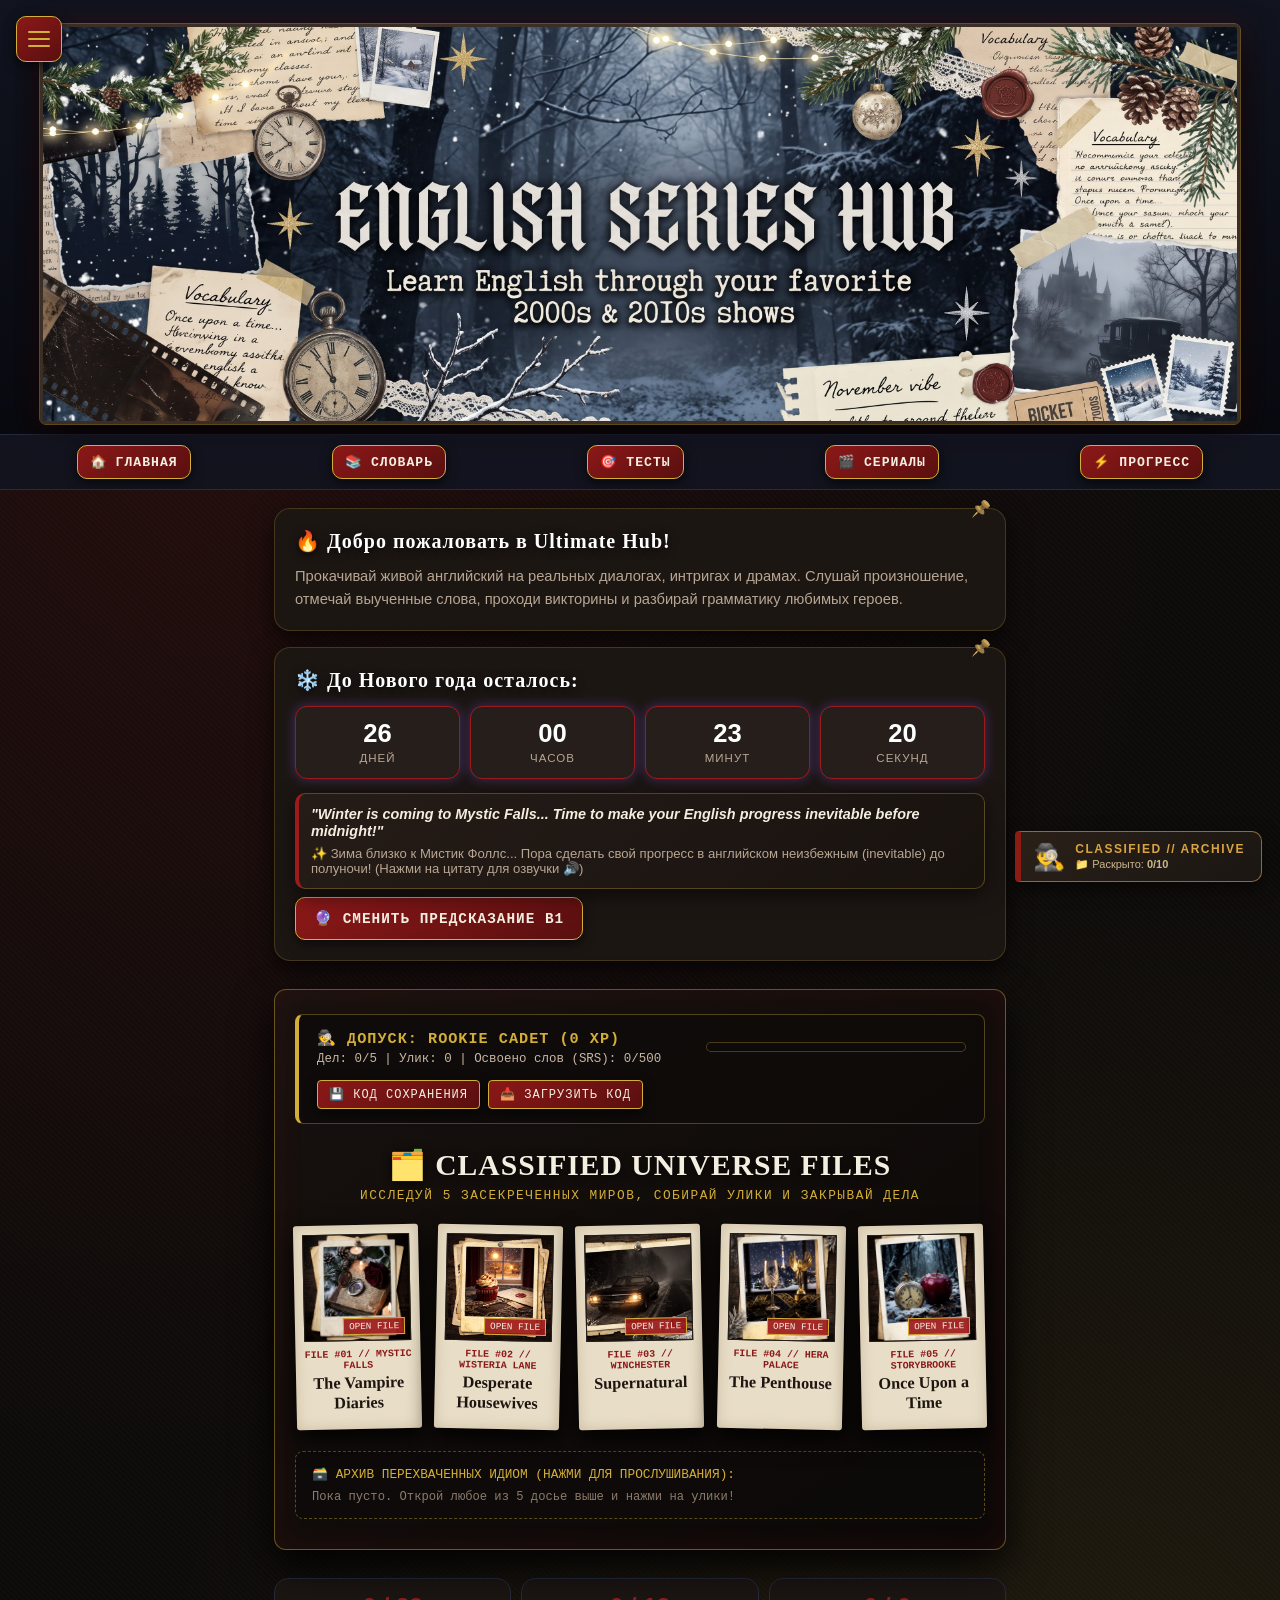
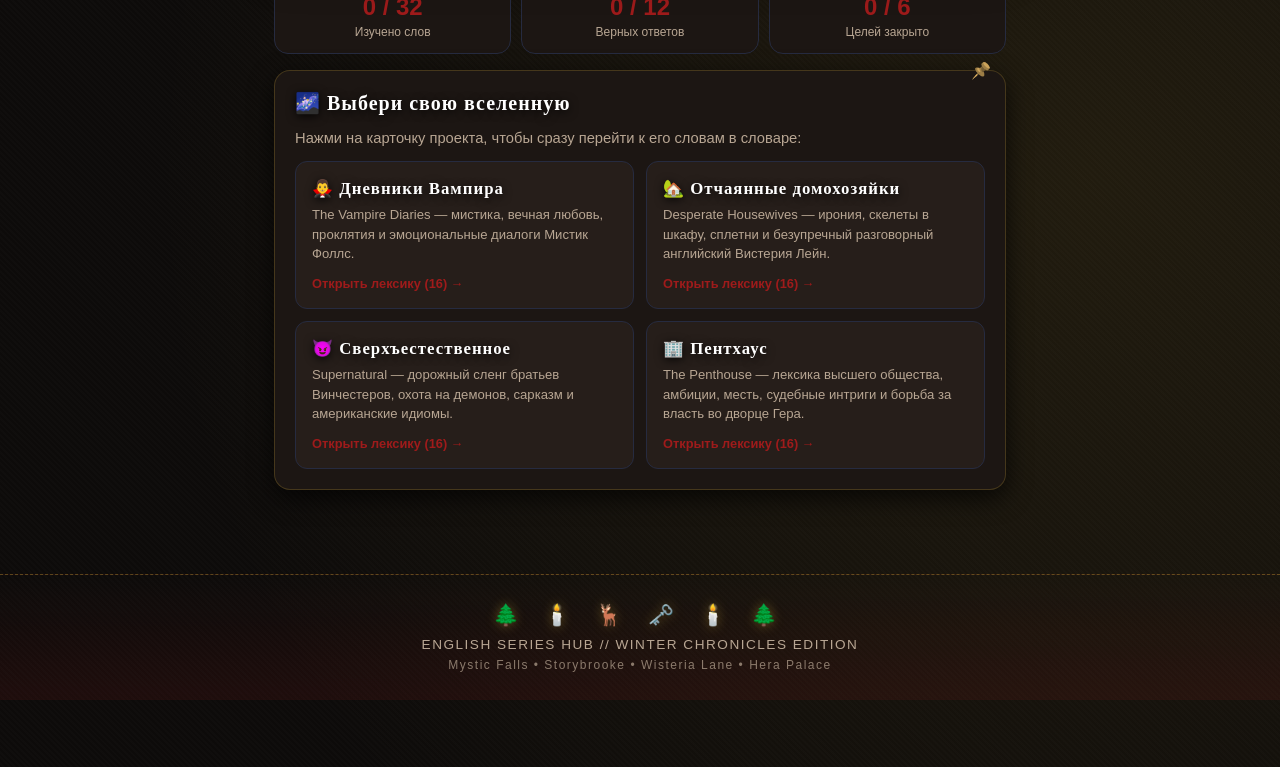
==== commit 7eea099f: "Add files via upload" ====
--- a/index.html
+++ b/index.html
@@ -5446,7 +5446,35 @@
     uniqEl.textContent = Math.max(19, Math.floor(localVisits * 0.45));
   }
 
-  // ГЛОБАЛЬНЫЙ ОБРАБОТЧИК КЛИКОВ ПО СЛОВАМ
+ function getWordAtPoint(x, y) {
+    let node = null, offset = 0;
+    if (document.caretRangeFromPoint) {
+      const range = document.caretRangeFromPoint(x, y);
+      if (range) { node = range.startContainer; offset = range.startOffset; }
+    } else if (document.caretPositionFromPoint) {
+      const pos = document.caretPositionFromPoint(x, y);
+      if (pos) { node = pos.offsetNode; offset = pos.offset; }
+    }
+    if (!node || node.nodeType !== Node.TEXT_NODE) return '';
+
+    const text = node.textContent || '';
+    let start = offset, end = offset;
+    while (start > 0 && /[A-Za-z’'-]/.test(text[start - 1])) start--;
+    while (end < text.length && /[A-Za-z’'-]/.test(text[end])) end++;
+
+    const rawWord = text.slice(start, end).replace(/^['’-]+|['’-]+$/g, '');
+    if (!/^[A-Za-z]{2,25}$/.test(rawWord)) return '';
+
+    const wordRange = document.createRange();
+    wordRange.setStart(node, start);
+    wordRange.setEnd(node, end);
+    const rect = wordRange.getBoundingClientRect();
+    if (x < rect.left - 3 || x > rect.right + 3 || y < rect.top - 3 || y > rect.bottom + 3) {
+      return '';
+    }
+    return rawWord;
+  }
+
   document.addEventListener('click', function(e) {
     const wordSpan = e.target.closest('.vn-word');
     if (wordSpan) {
@@ -5457,13 +5485,38 @@
       return;
     }
 
-    // Если включен перевод по клику на всем сайте — перевод выделенного слова двойным кликом/тапом
-    if (globalTranslatorEnabled && !e.target.closest('#eshWordPopup') && !e.target.closest('.esh-drawer')) {
+    if (!globalTranslatorEnabled) return;
+
+    if (e.target.closest('button, a, input, select, textarea, label, #eshWordPopup, #eshDrawer, #eshBurgerBtn, #eshVnModal, .dcf-widget, .dcf-overlay, .uv-modal-overlay, .universe-card, .pin-note, .srs-card-stage, .pro-card-en')) {
+      return;
+    }
+
+    const sel = window.getSelection ? window.getSelection().toString().trim() : '';
+    if (sel && /^[A-Za-z'-]{2,25}$/.test(sel)) {
+      translateAndShowPopup(sel);
+      return;
+    }
+
+    const tappedWord = getWordAtPoint(e.clientX, e.clientY);
+    if (tappedWord) {
+      translateAndShowPopup(tappedWord);
+    }
+  });
+
+  let selTimer = null;
+  let lastSelectedWord = '';
+  document.addEventListener('selectionchange', function() {
+    if (!globalTranslatorEnabled) return;
+    clearTimeout(selTimer);
+    selTimer = setTimeout(function() {
       const sel = window.getSelection ? window.getSelection().toString().trim() : '';
-      if (sel && /^[A-Za-z'-]{2,20}$/.test(sel)) {
+      if (sel && /^[A-Za-z'-]{2,25}$/.test(sel) && sel.toLowerCase() !== lastSelectedWord) {
+        lastSelectedWord = sel.toLowerCase();
         translateAndShowPopup(sel);
+      } else if (!sel) {
+        lastSelectedWord = '';
       }
-    }
+    }, 450);
   });
 
   // КНОПКИ ВНУТРИ ВСПЛЫВАЮЩЕЙ КАРТОЧКИ ПЕРЕВОДА
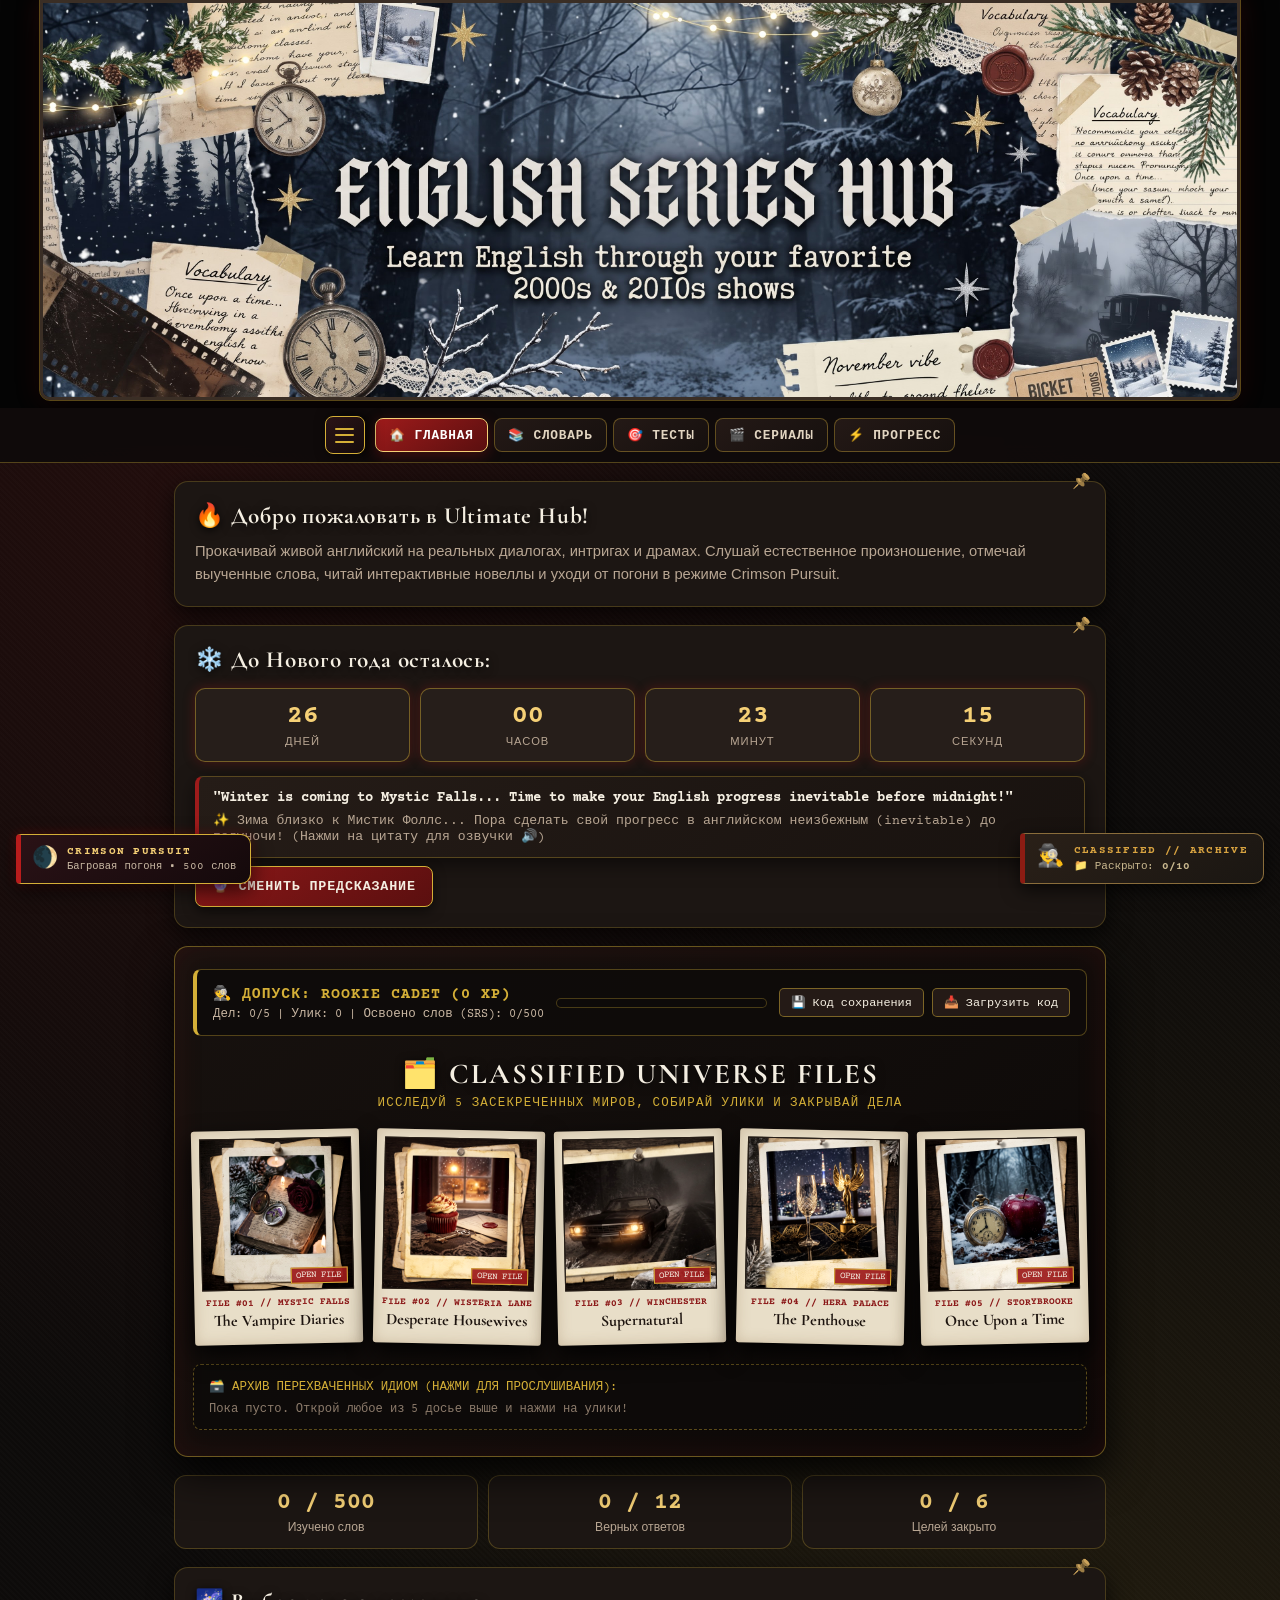
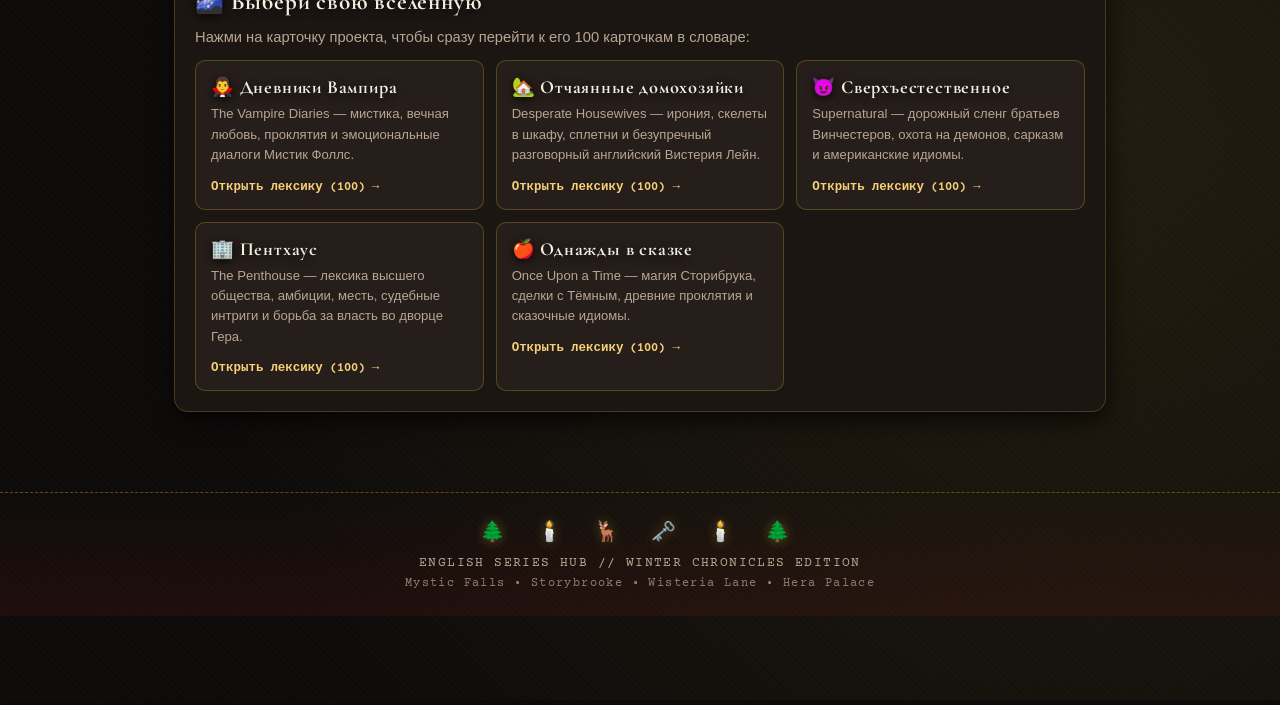
==== commit b632f278: "Rename index-v3.html to index.html" ====
--- a/index.html
+++ b/index.html
@@ -1,1096 +1,6651 @@
 <!DOCTYPE html>
 <html lang="ru">
 <head>
-    <meta charset="UTF-8">
-    <meta name="viewport" content="width=device-width, initial-scale=1.0">
-    <title>English Series Hub | Ultimate Edition</title>
-    <style>
-        :root {
-            --bg-main: #090a10;
-            --bg-card: #121521;
-            --bg-card-hover: #181c2c;
-            --bg-input: #1a1e2e;
-            --accent-primary: #8b5cf6;
-            --accent-secondary: #3b82f6;
-            --accent-glow: rgba(139, 92, 246, 0.35);
-            --text-main: #f3f4f6;
-            --text-muted: #9ca3af;
-            --border-color: #262b40;
-            --success: #10b981;
-            --danger: #ef4444;
-            --warning: #f59e0b;
-        }
-
-        body.theme-vampire {
-            --bg-main: #0c0406;
-            --bg-card: #1a090d;
-            --bg-card-hover: #260d14;
-            --bg-input: #220b12;
-            --accent-primary: #e11d48;
-            --accent-secondary: #9f1239;
-            --accent-glow: rgba(225, 29, 72, 0.4);
-            --border-color: #3f121d;
-        }
-
-        * {
-            margin: 0;
-            padding: 0;
-            box-sizing: border-box;
-            font-family: -apple-system, BlinkMacSystemFont, 'Segoe UI', Roboto, Helvetica, Arial, sans-serif;
-            -webkit-tap-highlight-color: transparent;
-        }
-
-        body {
-            background-color: var(--bg-main);
-            color: var(--text-main);
-            padding-bottom: 70px;
-            transition: background-color 0.3s ease, color 0.3s ease;
-            overflow-x: hidden;
-        }
-
-        /* Шапка */
-        header {
-            background: linear-gradient(180deg, rgba(18, 21, 33, 0.95) 0%, var(--bg-main) 100%);
-            padding: 24px 16px 18px;
-            text-align: center;
-            border-bottom: 1px solid var(--border-color);
-            position: relative;
-        }
-
-        header h1 {
-            font-size: 1.6rem;
-            font-weight: 800;
-            background: linear-gradient(90deg, var(--accent-primary), var(--accent-secondary), #ec4899);
-            -webkit-background-clip: text;
-            -webkit-text-fill-color: transparent;
-            letter-spacing: 0.5px;
-            margin-bottom: 6px;
-        }
-
-        header p {
-            font-size: 0.85rem;
-            color: var(--text-muted);
-            max-width: 500px;
-            margin: 0 auto;
-        }
-
-        /* Навигация */
-        nav {
-            display: flex;
-            justify-content: space-around;
-            background: rgba(18, 21, 33, 0.9);
-            backdrop-filter: blur(12px);
-            padding: 10px 8px;
-            border-bottom: 1px solid var(--border-color);
-            position: sticky;
-            top: 0;
-            z-index: 1000;
-            gap: 4px;
-            overflow-x: auto;
-        }
-
-        nav button {
-            background: transparent;
-            border: 1px solid transparent;
-            color: var(--text-muted);
-            font-size: 0.82rem;
-            font-weight: 600;
-            cursor: pointer;
-            padding: 8px 12px;
-            border-radius: 10px;
-            transition: all 0.25s ease;
-            white-space: nowrap;
-            display: flex;
-            align-items: center;
-            gap: 5px;
-        }
-
-        nav button.active {
-            color: #fff;
-            background: linear-gradient(135deg, var(--accent-primary), var(--accent-secondary));
-            box-shadow: 0 4px 15px var(--accent-glow);
-        }
-
-        .container {
-            padding: 18px 14px;
-            max-width: 760px;
-            margin: 0 auto;
-        }
-
-        .tab-content {
-            display: none;
-            animation: fadeIn 0.3s ease;
-        }
-
-        .tab-content.active {
-            display: block;
-        }
-
-        @keyframes fadeIn {
-            from { opacity: 0; transform: translateY(8px); }
-            to { opacity: 1; transform: translateY(0); }
-        }
-
-        /* Карточки */
-        .card {
-            background: var(--bg-card);
-            border: 1px solid var(--border-color);
-            border-radius: 16px;
-            padding: 20px;
-            margin-bottom: 16px;
-            box-shadow: 0 8px 24px rgba(0, 0, 0, 0.35);
-            transition: transform 0.2s ease, border-color 0.2s ease;
-        }
-
-        .card h2 {
-            font-size: 1.25rem;
-            margin-bottom: 12px;
-            color: #fff;
-            display: flex;
-            align-items: center;
-            gap: 8px;
-        }
-
-        .card p {
-            font-size: 0.92rem;
-            color: var(--text-muted);
-            line-height: 1.5;
-        }
-
-        /* Статистика на Главной */
-        .stats-grid {
-            display: grid;
-            grid-template-columns: repeat(3, 1fr);
-            gap: 10px;
-            margin-bottom: 16px;
-        }
-
-        .stat-box {
-            background: var(--bg-card);
-            border: 1px solid var(--border-color);
-            border-radius: 14px;
-            padding: 14px 10px;
-            text-align: center;
-        }
-
-        .stat-num {
-            font-size: 1.5rem;
-            font-weight: 800;
-            color: var(--accent-primary);
-            margin-bottom: 4px;
-        }
-
-        .stat-label {
-            font-size: 0.75rem;
-            color: var(--text-muted);
-        }
-
-        /* Карточки вселенных */
-        .universe-grid {
-            display: grid;
-            grid-template-columns: repeat(auto-fit, minmax(240px, 1fr));
-            gap: 12px;
-            margin-top: 12px;
-        }
-
-        .universe-card {
-            background: var(--bg-input);
-            border: 1px solid var(--border-color);
-            border-radius: 12px;
-            padding: 16px;
-            cursor: pointer;
-            transition: all 0.25s ease;
-            position: relative;
-            overflow: hidden;
-        }
-
-        .universe-card:hover {
-            border-color: var(--accent-primary);
-            transform: translateY(-2px);
-            box-shadow: 0 6px 20px var(--accent-glow);
-        }
-
-        .universe-card h3 {
-            font-size: 1.05rem;
-            color: #fff;
-            margin-bottom: 6px;
-        }
-
-        .universe-card p {
-            font-size: 0.82rem;
-            color: var(--text-muted);
-            margin-bottom: 10px;
-        }
-
-        .universe-link {
-            font-size: 0.8rem;
-            color: var(--accent-primary);
-            font-weight: 600;
-        }
-
-        /* Поиск и фильтры словаря */
-        .search-box {
-            width: 100%;
-            padding: 14px 16px;
-            background: var(--bg-input);
-            border: 1px solid var(--border-color);
-            border-radius: 12px;
-            color: #fff;
-            font-size: 0.95rem;
-            margin-bottom: 12px;
-            outline: none;
-            transition: border-color 0.2s, box-shadow 0.2s;
-        }
-
-        .search-box:focus {
-            border-color: var(--accent-primary);
-            box-shadow: 0 0 12px var(--accent-glow);
-        }
-
-        .filter-row {
-            display: flex;
-            gap: 6px;
-            overflow-x: auto;
-            padding-bottom: 8px;
-            margin-bottom: 14px;
-        }
-
-        .filter-btn {
-            background: var(--bg-input);
-            border: 1px solid var(--border-color);
-            color: var(--text-muted);
-            padding: 7px 12px;
-            border-radius: 8px;
-            font-size: 0.8rem;
-            font-weight: 600;
-            cursor: pointer;
-            white-space: nowrap;
-            transition: 0.2s;
-        }
-
-        .filter-btn.active {
-            background: var(--accent-primary);
-            color: #fff;
-            border-color: var(--accent-primary);
-        }
-
-        /* Карточка слова */
-        .word-card {
-            background: var(--bg-input);
-            border: 1px solid var(--border-color);
-            border-left: 4px solid var(--accent-primary);
-            padding: 16px;
-            border-radius: 12px;
-            margin-bottom: 12px;
-            transition: 0.2s;
-        }
-
-        .word-card.learned {
-            border-left-color: var(--success);
-            opacity: 0.85;
-        }
-
-        .word-header {
-            display: flex;
-            justify-content: space-between;
-            align-items: flex-start;
-            margin-bottom: 6px;
-            gap: 8px;
-        }
-
-        .word-title {
-            font-size: 1.15rem;
-            font-weight: 700;
-            color: #fff;
-        }
-
-        .word-transc {
-            font-size: 0.85rem;
-            color: var(--accent-primary);
-            font-weight: 400;
-            margin-left: 6px;
-        }
-
-        .word-actions {
-            display: flex;
-            gap: 6px;
-        }
-
-        .icon-btn {
-            background: var(--bg-card);
-            border: 1px solid var(--border-color);
-            color: var(--text-main);
-            padding: 5px 9px;
-            border-radius: 8px;
-            cursor: pointer;
-            font-size: 0.8rem;
-            transition: 0.2s;
-        }
-
-        .icon-btn.learned-btn.active {
-            background: rgba(16, 185, 129, 0.2);
-            border-color: var(--success);
-            color: var(--success);
-        }
-
-        .word-translation {
-            font-size: 0.95rem;
-            color: #e5e7eb;
-            font-weight: 600;
-            margin-bottom: 8px;
-        }
-
-        .word-example {
-            font-size: 0.86rem;
-            color: var(--text-muted);
-            font-style: italic;
-            background: var(--bg-card);
-            padding: 10px 12px;
-            border-radius: 8px;
-            border: 1px solid rgba(255, 255, 255, 0.04);
-            margin-bottom: 8px;
-        }
-
-        .tag {
-            display: inline-block;
-            font-size: 0.72rem;
-            font-weight: 600;
-            background: rgba(139, 92, 246, 0.18);
-            color: #c4b5fd;
-            padding: 3px 9px;
-            border-radius: 6px;
-        }
-
-        /* Тесты */
-        .quiz-header {
-            display: flex;
-            justify-content: space-between;
-            align-items: center;
-            margin-bottom: 12px;
-        }
-
-        .score-badge {
-            background: rgba(16, 185, 129, 0.15);
-            border: 1px solid var(--success);
-            color: var(--success);
-            padding: 4px 10px;
-            border-radius: 8px;
-            font-size: 0.82rem;
-            font-weight: 700;
-        }
-
-        .progress-bar-bg {
-            width: 100%;
-            height: 8px;
-            background: var(--bg-input);
-            border-radius: 10px;
-            overflow: hidden;
-            margin-bottom: 18px;
-        }
-
-        .progress-bar-fill {
-            height: 100%;
-            background: linear-gradient(90deg, var(--accent-primary), var(--success));
-            width: 0%;
-            transition: width 0.3s ease;
-        }
-
-        .quiz-question-box {
-            background: var(--bg-input);
-            border: 1px solid var(--border-color);
-            border-radius: 12px;
-            padding: 16px;
-            margin-bottom: 14px;
-        }
-
-        .quiz-q-title {
-            font-size: 1rem;
-            color: #fff;
-            font-weight: 600;
-            margin-bottom: 12px;
-            line-height: 1.4;
-        }
-
-        .quiz-option {
-            display: block;
-            width: 100%;
-            padding: 12px 14px;
-            background: var(--bg-card);
-            border: 1px solid var(--border-color);
-            color: var(--text-main);
-            text-align: left;
-            border-radius: 10px;
-            margin-bottom: 8px;
-            cursor: pointer;
-            font-size: 0.9rem;
-            transition: 0.2s;
-        }
-
-        .quiz-option:hover:not(:disabled) {
-            border-color: var(--accent-primary);
-            background: var(--bg-card-hover);
-        }
-
-        .quiz-option.correct {
-            background: rgba(16, 185, 129, 0.2);
-            border-color: var(--success);
-            color: #6ee7b7;
-            font-weight: 600;
-        }
-
-        .quiz-option.wrong {
-            background: rgba(239, 68, 68, 0.2);
-            border-color: var(--danger);
-            color: #fca5a5;
-        }
-
-        .quiz-explanation {
-            display: none;
-            margin-top: 10px;
-            padding: 10px 12px;
-            background: rgba(59, 130, 246, 0.12);
-            border-left: 3px solid var(--accent-secondary);
-            border-radius: 6px;
-            font-size: 0.84rem;
-            color: #dbeafe;
-            line-height: 1.4;
-        }
-
-        /* Уроки по сериалам */
-        .lesson-card {
-            background: var(--bg-input);
-            border: 1px solid var(--border-color);
-            border-radius: 12px;
-            padding: 16px;
-            margin-bottom: 14px;
-        }
-
-        .quote-box {
-            font-size: 1.02rem;
-            font-weight: 700;
-            color: #fff;
-            background: var(--bg-card);
-            padding: 12px;
-            border-radius: 8px;
-            border-left: 4px solid var(--accent-primary);
-            margin-bottom: 8px;
-        }
-
-        .quote-ru {
-            font-size: 0.88rem;
-            color: var(--text-muted);
-            margin-bottom: 12px;
-            font-style: italic;
-        }
-
-        .analysis-block {
-            margin-top: 10px;
-            padding-top: 10px;
-            border-top: 1px solid var(--border-color);
-        }
-
-        .analysis-title {
-            font-size: 0.82rem;
-            font-weight: 700;
-            text-transform: uppercase;
-            color: var(--accent-primary);
-            margin-bottom: 4px;
-            letter-spacing: 0.5px;
-        }
-
-        /* Прогресс и чекбоксы */
-        .checklist-item {
-            display: flex;
-            align-items: center;
-            gap: 12px;
-            background: var(--bg-input);
-            border: 1px solid var(--border-color);
-            padding: 12px 14px;
-            border-radius: 10px;
-            margin-bottom: 8px;
-            cursor: pointer;
-            transition: 0.2s;
-        }
-
-        .checklist-item input[type="checkbox"] {
-            width: 20px;
-            height: 20px;
-            accent-color: var(--accent-primary);
-            cursor: pointer;
-        }
-
-        .checklist-item span {
-            font-size: 0.92rem;
-            color: var(--text-main);
-        }
-
-        .action-btn {
-            background: linear-gradient(135deg, var(--accent-primary), var(--accent-secondary));
-            color: #fff;
-            border: none;
-            padding: 12px 18px;
-            border-radius: 10px;
-            font-size: 0.9rem;
-            font-weight: 600;
-            cursor: pointer;
-            transition: 0.2s;
-            display: inline-block;
-            margin-right: 8px;
-            margin-top: 8px;
-        }
-
-        .action-btn.danger {
-            background: rgba(239, 68, 68, 0.2);
-            border: 1px solid var(--danger);
-            color: #fca5a5;
-        }
-.main-header {
-            width: 100%;
-            text-align: center;
-            background-color: #050505;
-            padding-bottom: 10px;
-        }
-
-        .hero-banner {
-            width: 100%;
-            max-width: 1200px;
-            height: auto;
-            border-bottom: 3px solid #5c0000;
-            box-shadow: 0 10px 25px rgba(0, 0, 0, 0.9);
-            border-radius: 0 0 15px 15px;
-            display: block;
-            margin: 0 auto;
-        }
-
-  /* Таймер до Нового года */
-        .countdown-grid {
-            display: grid;
-            grid-template-columns: repeat(4, 1fr);
-            gap: 10px;
-            margin: 14px 0;
-        }
-        .time-box {
-            background: var(--bg-input);
-            border: 1px solid var(--accent-primary);
-            box-shadow: 0 0 12px var(--accent-glow);
-            border-radius: 12px;
-            padding: 12px 6px;
-            text-align: center;
-        }
-        .time-val {
-            font-size: 1.6rem;
-            font-weight: 800;
-            color: #fff;
-            display: block;
-        }
-        .time-label {
-            font-size: 0.72rem;
-            color: var(--text-muted);
-            text-transform: uppercase;
-            letter-spacing: 1px;
-        }
-        .ny-quote {
-            font-size: 0.9rem;
-            color: #e5e7eb;
-            font-style: italic;
-            background: var(--bg-input);
-            padding: 12px;
-            border-radius: 10px;
-            border-left: 3px solid var(--accent-primary);
-            margin-top: 10px;
-        }
-
-/* ===== Detective Case Files ===== */
-.dcf-widget{position:fixed;right:18px;bottom:18px;z-index:9990;display:flex;align-items:center;gap:10px;padding:10px 16px 10px 12px;background:linear-gradient(145deg,#2a2018,#1a1612);color:#e8d9b0;border:1px solid #8a6d3b;border-left:6px solid #8c1c13;border-radius:4px 10px 10px 4px;cursor:pointer;font-family:'Courier New',monospace;box-shadow:0 6px 18px rgba(0,0,0,.55);animation:dcfPulse 3s ease-in-out infinite;transition:transform .25s}
-.dcf-widget:hover{transform:translateY(-4px) rotate(-1.5deg)}
-.dcf-widget .dcf-w-ico{font-size:26px;line-height:1}
-.dcf-widget .dcf-w-t{font-size:12px;font-weight:700;letter-spacing:1.5px;color:#d9a441}
-.dcf-widget .dcf-w-c{font-size:11px;color:#c9b88f;margin-top:2px}
-@keyframes dcfPulse{0%,100%{box-shadow:0 6px 18px rgba(0,0,0,.55),0 0 0 0 rgba(217,164,65,.45)}50%{box-shadow:0 6px 18px rgba(0,0,0,.55),0 0 16px 5px rgba(217,164,65,.35)}}
-.dcf-overlay{position:fixed;inset:0;z-index:9991;display:none;align-items:center;justify-content:center;background:rgba(10,7,4,.72);backdrop-filter:blur(6px);-webkit-backdrop-filter:blur(6px);padding:12px}
-.dcf-overlay.dcf-open{display:flex;animation:dcfFade .3s}
-@keyframes dcfFade{from{opacity:0}to{opacity:1}}
-.dcf-modal{position:relative;width:min(900px,100%);max-height:92vh;overflow-y:auto;background:#1a1612;color:#e8d9b0;border:2px solid #8a6d3b;border-radius:8px;padding:22px;font-family:Georgia,serif;box-shadow:0 20px 60px rgba(0,0,0,.8),inset 0 0 40px rgba(0,0,0,.5)}
-.dcf-close{position:absolute;top:10px;right:14px;background:none;border:none;color:#d9a441;font-size:26px;cursor:pointer}
-.dcf-head{border-bottom:1px dashed #8a6d3b;padding-bottom:12px;margin-bottom:14px}
-.dcf-head h2{margin:0 0 6px;font-family:'Courier New',monospace;color:#d9a441;letter-spacing:2px;font-size:20px}
-.dcf-rank{font-family:'Courier New',monospace;font-size:14px;color:#e8d9b0}
-.dcf-rank b{color:#f2c46d}
-.dcf-bar{height:8px;background:#2e251c;border:1px solid #8a6d3b;border-radius:4px;margin-top:8px;overflow:hidden}
-.dcf-bar i{display:block;height:100%;width:0;background:linear-gradient(90deg,#8c1c13,#d9a441);transition:width .6s}
-.dcf-filters{display:flex;flex-wrap:wrap;gap:6px;margin-bottom:14px}
-.dcf-fbtn{background:#2a2018;color:#c9b88f;border:1px solid #6b5530;border-radius:3px;padding:6px 10px;font:12px 'Courier New',monospace;cursor:pointer}
-.dcf-fbtn.on,.dcf-fbtn:hover{background:#8c1c13;color:#fff;border-color:#d9a441}
-.dcf-grid{display:grid;grid-template-columns:repeat(auto-fill,minmax(160px,1fr));gap:12px}
-.dcf-folder{position:relative;background:#e3d3a8;color:#2b1f12;border-radius:2px 8px 4px 4px;padding:20px 10px 10px;cursor:pointer;box-shadow:2px 3px 8px rgba(0,0,0,.5);transition:transform .2s;font-family:'Courier New',monospace;min-height:110px}
-.dcf-folder:before{content:"";position:absolute;top:-8px;left:0;width:55%;height:10px;background:#e3d3a8;border-radius:6px 6px 0 0}
-.dcf-folder:hover{transform:translateY(-4px) rotate(-1deg)}
-.dcf-folder .n{font-size:11px;color:#8c1c13;font-weight:700}
-.dcf-folder .t{font:700 14px Georgia,serif;margin:4px 0}
-.dcf-folder .s{font-size:11px;opacity:.75}
-.dcf-folder .st{margin-top:8px;font-size:11px;font-weight:700}
-.dcf-folder.done{background:#cdd8b4}
-.dcf-sheet{background:#f4eee1;color:#2b2118;border-radius:4px;padding:20px;font-family:Georgia,serif;position:relative;box-shadow:inset 0 0 30px rgba(120,90,40,.25);background-image:repeating-linear-gradient(transparent 0 27px,rgba(120,90,40,.08) 27px 28px)}
-.dcf-back{background:none;border:1px solid #8a6d3b;color:#d9a441;padding:6px 12px;font:13px 'Courier New',monospace;cursor:pointer;margin-bottom:12px;border-radius:3px}
-.dcf-back:hover{background:#8c1c13;color:#fff}
-.dcf-sheet h3{margin:0;font-family:'Courier New',monospace;color:#8c1c13;font-size:18px}
-.dcf-meta{font:12px 'Courier New',monospace;opacity:.7;margin-bottom:10px}
-.dcf-brief{font-style:italic;border-left:3px solid #8c1c13;padding-left:10px;margin:10px 0}
-.dcf-steps{display:flex;gap:6px;margin:12px 0;font:12px 'Courier New',monospace}
-.dcf-steps span{flex:1;text-align:center;padding:4px;border:1px solid #8a6d3b;opacity:.5}
-.dcf-steps span.on{opacity:1;background:#2b2118;color:#f2c46d}
-.dcf-steps span.ok{opacity:1;background:#6e8b3d;color:#fff}
-.dcf-lbl{font:700 13px 'Courier New',monospace;color:#8c1c13;margin-bottom:6px}
-.dcf-text{font:16px/1.6 'Courier New',monospace;background:rgba(255,255,255,.45);border:1px dashed #8a6d3b;padding:12px;margin-bottom:12px}
-.dcf-q{font:700 16px Georgia,serif;margin:8px 0}
-.dcf-opts{display:flex;flex-direction:column;gap:8px}
-.dcf-opt{text-align:left;padding:10px 12px;background:#2b2118;color:#f4eee1;border:1px solid #8a6d3b;border-radius:3px;font:14px 'Courier New',monospace;cursor:pointer;transition:.2s}
-.dcf-opt:hover:not(:disabled){background:#4a3622;transform:translateX(4px)}
-.dcf-opt.right{background:#3f6b2a;border-color:#9ccf6a}
-.dcf-opt.wrong{background:#8c1c13;animation:dcfShake .4s}
-.dcf-opt:disabled{cursor:default}
-@keyframes dcfShake{25%{transform:translateX(-6px)}75%{transform:translateX(6px)}}
-.dcf-play{background:#8c1c13;color:#fff;border:none;padding:10px 16px;font:14px 'Courier New',monospace;cursor:pointer;border-radius:3px;margin-bottom:10px}
-.dcf-play:hover{background:#a82a1e}
-.dcf-fb{min-height:22px;margin-top:10px;font:13px 'Courier New',monospace}
-.dcf-stamp{position:absolute;top:50%;left:50%;transform:translate(-50%,-50%) rotate(-14deg) scale(3);opacity:0;border:6px double #b3211a;color:#b3211a;padding:8px 20px;font:900 38px 'Courier New',monospace;letter-spacing:3px;pointer-events:none;background:rgba(244,238,225,.6);text-align:center}
-.dcf-stamp.show{animation:dcfStamp .6s forwards}
-@keyframes dcfStamp{to{transform:translate(-50%,-50%) rotate(-14deg) scale(1);opacity:.92}}
-.dcf-result{text-align:center;padding:14px 0 4px}
-.dcf-result p{margin:8px 0}
-@media(max-width:600px){
-.dcf-widget{right:10px;bottom:10px;padding:8px 10px;gap:6px}
-.dcf-widget .dcf-w-t{display:none}
-.dcf-widget .dcf-w-ico{font-size:22px}
-.dcf-modal{padding:14px;max-height:94vh}
-.dcf-grid{grid-template-columns:repeat(2,1fr)}
-.dcf-stamp{font-size:24px}
-}
-/* ===== VINTAGE HOLIDAY & DARK ACADEMIA THEME ===== */
-@import url('https://fonts.googleapis.com/css2?family=Cormorant+Garamond:ital,wght@0,600;0,700;1,400&family=Courier+Prime:ital,wght@0,400;0,700;1,400&display=swap');
-
-:root {
-    --bg-body: #0d0b0a !important;
-    --bg-card: #1c1613 !important;
-    --bg-input: #261e1a !important;
-    --accent-primary: #9e1b1b !important; /* Глубокий праздничный бордовый */
-    --accent-gold: #d4af37 !important; /* Винтажное золото */
-    --text-main: #f4eee1 !important; /* Теплый пергамент */
-    --text-muted: #b8a693 !important;
-}
-
-/* Фон с эффектом ночного свечения и виньетки */
-body {
-    background-color: #0d0b0a !important;
-    background-image: 
+  <meta charset="UTF-8">
+  <meta name="viewport" content="width=device-width, initial-scale=1.0">
+  <title>English Series Hub | Ultimate Edition</title>
+  <style>
+    @import url('https://fonts.googleapis.com/css2?family=Cormorant+Garamond:ital,wght@0,600;0,700;1,400&family=Courier+Prime:ital,wght@0,400;0,700;1,400&display=swap');
+
+    :root {
+      --bg-main: #0d0b0a;
+      --bg-card: #1c1613;
+      --bg-card-hover: #251c18;
+      --bg-input: #261e1a;
+      --accent-primary: #9e1b1b;
+      --accent-secondary: #5a0f0f;
+      --accent-gold: #d4af37;
+      --accent-glow: rgba(158, 27, 27, 0.35);
+      --text-main: #f4eee1;
+      --text-muted: #b8a693;
+      --border-color: rgba(212, 175, 55, 0.25);
+      --success: #10b981;
+      --danger: #ef4444;
+      --warning: #f59e0b;
+    }
+
+    body.theme-cyber {
+      --bg-main: #090a12;
+      --bg-card: #131624;
+      --bg-card-hover: #1b2035;
+      --bg-input: #1a1e2e;
+      --accent-primary: #8b5cf6;
+      --accent-secondary: #3b82f6;
+      --accent-glow: rgba(139, 92, 246, 0.35);
+      --border-color: rgba(139, 92, 246, 0.35);
+    }
+
+    * {
+      margin: 0;
+      padding: 0;
+      box-sizing: border-box;
+      -webkit-tap-highlight-color: transparent;
+    }
+
+    body {
+      font-family: -apple-system, BlinkMacSystemFont, 'Segoe UI', Roboto, Helvetica, Arial, sans-serif;
+      background-color: var(--bg-main);
+      background-image:
         radial-gradient(circle at 15% 20%, rgba(158, 27, 27, 0.14) 0%, transparent 45%),
         radial-gradient(circle at 85% 75%, rgba(212, 175, 55, 0.1) 0%, transparent 45%),
-        repeating-linear-gradient(45deg, rgba(255,255,255,0.01) 0px, rgba(255,255,255,0.01) 2px, transparent 2px, transparent 4px) !important;
-    color: var(--text-main) !important;
-    position: relative;
-    overflow-x: hidden;
-}
-
-/* Винтажные заголовки */
-h1, h2, h3 {
-    font-family: 'Cormorant Garamond', Georgia, serif !important;
-    letter-spacing: 1px !important;
-    text-shadow: 0 2px 10px rgba(0, 0, 0, 0.8);
-}
-
-h1 {
-    color: #f4eee1 !important;
-    border-bottom: 1px dashed rgba(212, 175, 55, 0.4);
-    padding-bottom: 10px;
-}
-
-/* Рамка для главного баннера в стиле полароида/мудборда */
-.hero-banner {
-    border: 3px solid #3a2e25 !important;
-    outline: 1px solid rgba(212, 175, 55, 0.4) !important;
-    box-shadow: 0 12px 35px rgba(0, 0, 0, 0.9), 0 0 25px rgba(158, 27, 27, 0.25) !important;
-    border-radius: 6px !important;
-}
-
-/* Цитата в стиле печатной машинки на состаренном листке */
-.ny-quote {
-    font-family: 'Courier Prime', 'Courier New', monospace !important;
-    background: linear-gradient(135deg, #251c17, #18120f) !important;
-    border: 1px solid rgba(212, 175, 55, 0.3) !important;
-    border-left: 4px solid #9e1b1b !important;
-    color: #f4eee1 !important;
-    box-shadow: 0 6px 20px rgba(0, 0, 0, 0.6) !important;
-    position: relative;
-}
-
-/* Карточки с эффектом прикрепленной золотой булавки */
-.card, .series-card, .quiz-box, .vocab-item {
-    border: 1px solid rgba(212, 175, 55, 0.22) !important;
-    box-shadow: 0 8px 24px rgba(0, 0, 0, 0.7) !important;
-    position: relative;
-    transition: transform 0.25s ease, border-color 0.25s ease !important;
-}
-
-.card::after, .series-card::after {
-    content: "📌";
-    position: absolute;
-    top: -10px;
-    right: 14px;
-    font-size: 16px;
-    filter: sepia(1) saturate(2) brightness(0.9);
-    pointer-events: none;
-}
-
-.card:hover, .series-card:hover {
-    border-color: rgba(212, 175, 55, 0.6) !important;
-    transform: translateY(-3px);
-}
-
-/* Кнопки в стиле сургучной печати и золота */
-button:not(.dcf-fbtn):not(.dcf-close):not(.dcf-back), .btn {
-    font-family: 'Courier Prime', monospace !important;
-    background: linear-gradient(145deg, #8b1818, #5a0f0f) !important;
-    border: 1px solid #d4af37 !important;
-    color: #f4eee1 !important;
-    text-transform: uppercase;
-    letter-spacing: 1px;
-    box-shadow: 0 4px 12px rgba(0, 0, 0, 0.6) !important;
-    transition: all 0.2s ease !important;
-    cursor: pointer;
-}
-
-button:not(.dcf-fbtn):not(.dcf-close):not(.dcf-back):hover, .btn:hover {
-    background: linear-gradient(145deg, #b22222, #7a1515) !important;
-    box-shadow: 0 0 15px rgba(212, 175, 55, 0.5) !important;
-    transform: translateY(-2px);
-}
-
-/* Поля ввода */
-input, select, textarea {
-    background-color: #16110e !important;
-    border: 1px solid #4a3b31 !important;
-    color: #f4eee1 !important;
-    font-family: 'Courier Prime', monospace !important;
-}
-
-input:focus, select:focus, textarea:focus {
-    border-color: #d4af37 !important;
-    outline: none !important;
-    box-shadow: 0 0 8px rgba(212, 175, 55, 0.3) !important;
-}
-
-/* Праздничный подвал с винтажным декором */
-.vintage-holiday-footer {
-    margin-top: 50px;
-    padding: 28px 15px;
-    text-align: center;
-    border-top: 1px dashed rgba(212, 175, 55, 0.35);
-    background: linear-gradient(to top, rgba(158, 27, 27, 0.12), transparent);
-    font-family: 'Courier Prime', monospace;
-    color: #b8a693;
-    font-size: 0.85rem;
-    letter-spacing: 1.5px;
-}
-
-.vintage-holiday-footer .garland {
-    font-size: 1.3rem;
-    letter-spacing: 10px;
-    margin-bottom: 10px;
-    filter: drop-shadow(0 0 6px rgba(212, 175, 55, 0.4));
-}
-
-/* Анимация падающего снега и золотых искр */
-.vh-snow-container {
-    position: fixed;
-    top: 0;
-    left: 0;
-    width: 100%;
-    height: 100%;
-    pointer-events: none;
-    z-index: 9980;
-    overflow: hidden;
-}
-
-.vh-flake {
-    position: absolute;
-    top: -20px;
-    color: rgba(244, 238, 225, 0.45);
-    user-select: none;
-    pointer-events: none;
-    animation: vhFall linear infinite;
-}
-
-@keyframes vhFall {
-    0% { transform: translateY(-20px) translateX(0) rotate(0deg); }
-    50% { transform: translateY(50vh) translateX(15px) rotate(180deg); }
-    100% { transform: translateY(105vh) translateX(-15px) rotate(360deg); }
-}
-
-    </style>
+        repeating-linear-gradient(45deg, rgba(255,255,255,0.01) 0px, rgba(255,255,255,0.01) 2px, transparent 2px, transparent 4px);
+      color: var(--text-main);
+      padding-bottom: 84px;
+      transition: background-color 0.3s ease, color 0.3s ease;
+      overflow-x: hidden;
+      position: relative;
+    }
+
+    body.theme-cyber {
+      background-image:
+        radial-gradient(circle at 15% 20%, rgba(139, 92, 246, 0.14) 0%, transparent 45%),
+        radial-gradient(circle at 85% 75%, rgba(59, 130, 246, 0.12) 0%, transparent 45%);
+    }
+
+    h1, h2, h3 {
+      font-family: 'Cormorant Garamond', Georgia, serif;
+      letter-spacing: 0.8px;
+      text-shadow: 0 2px 10px rgba(0, 0, 0, 0.8);
+    }
+
+    /* ===== ШАПКА И БАННЕР ===== */
+    .main-header {
+      width: 100%;
+      text-align: center;
+      background-color: #050505;
+      padding-bottom: 8px;
+    }
+
+    .hero-banner {
+      width: 100%;
+      max-width: 1200px;
+      height: auto;
+      border: 3px solid #3a2e25;
+      outline: 1px solid rgba(212, 175, 55, 0.4);
+      box-shadow: 0 12px 35px rgba(0, 0, 0, 0.9), 0 0 25px rgba(158, 27, 27, 0.25);
+      border-radius: 0 0 10px 10px;
+      display: block;
+      margin: 0 auto;
+    }
+
+    /* ===== НАВИГАЦИЯ + ВСТРОЕННАЯ КНОПКА ШТОРКИ ===== */
+    nav.main-nav {
+      display: flex;
+      align-items: center;
+      justify-content: center;
+      background: rgba(15, 11, 11, 0.94);
+      backdrop-filter: blur(12px);
+      -webkit-backdrop-filter: blur(12px);
+      padding: 8px 10px;
+      border-bottom: 1px solid rgba(212, 175, 55, 0.35);
+      position: sticky;
+      top: 0;
+      z-index: 1000;
+      gap: 6px;
+      overflow-x: auto;
+      scrollbar-width: none;
+    }
+    nav.main-nav::-webkit-scrollbar { display: none; }
+
+    @media (max-width: 680px) {
+      nav.main-nav {
+        justify-content: flex-start;
+        padding: 8px 8px;
+      }
+    }
+
+    /* Кнопка бургер-шторки внутри шапки — никогда не налезает на разделы */
+    .esh-burger-btn {
+      position: sticky;
+      left: 0;
+      z-index: 10;
+      flex-shrink: 0;
+      width: 40px;
+      height: 38px;
+      background: linear-gradient(145deg, #2a1416, #140a0c);
+      border: 1.5px solid #d4af37;
+      border-radius: 8px;
+      display: flex;
+      flex-direction: column;
+      justify-content: center;
+      align-items: center;
+      gap: 4.5px;
+      cursor: pointer;
+      box-shadow: 4px 0 14px rgba(0, 0, 0, 0.85);
+      transition: all 0.22s ease;
+      margin-right: 4px;
+    }
+    .esh-burger-btn:hover {
+      border-color: #fde047;
+      box-shadow: 0 0 14px rgba(212, 175, 55, 0.45);
+    }
+    .esh-burger-line {
+      width: 19px;
+      height: 2px;
+      background: #d4af37;
+      border-radius: 2px;
+      transition: 0.25s;
+    }
+    .esh-burger-btn.active .esh-burger-line:nth-child(1) {
+      transform: translateY(6.5px) rotate(45deg);
+    }
+    .esh-burger-btn.active .esh-burger-line:nth-child(2) {
+      opacity: 0;
+    }
+    .esh-burger-btn.active .esh-burger-line:nth-child(3) {
+      transform: translateY(-6.5px) rotate(-45deg);
+    }
+
+    nav.main-nav button.nav-tab {
+      font-family: 'Courier Prime', monospace;
+      background: linear-gradient(145deg, #241916, #16100e);
+      border: 1px solid rgba(212, 175, 55, 0.38);
+      color: #e2d5c1;
+      font-size: 0.8rem;
+      font-weight: 700;
+      text-transform: uppercase;
+      letter-spacing: 0.8px;
+      cursor: pointer;
+      padding: 8px 13px;
+      border-radius: 8px;
+      transition: all 0.22s ease;
+      white-space: nowrap;
+      display: inline-flex;
+      align-items: center;
+      gap: 5px;
+      flex-shrink: 0;
+    }
+    nav.main-nav button.nav-tab:hover {
+      border-color: #d4af37;
+      color: #fff;
+      transform: translateY(-1px);
+    }
+    nav.main-nav button.nav-tab.active {
+      color: #fff;
+      background: linear-gradient(145deg, var(--accent-primary), var(--accent-secondary));
+      border-color: #f5d076;
+      box-shadow: 0 4px 14px var(--accent-glow);
+    }
+
+    /* ===== КОНТЕЙНЕР И КАРТОЧКИ ===== */
+    .container {
+      padding: 18px 14px;
+      max-width: 960px;
+      margin: 0 auto;
+    }
+
+    .tab-content {
+      display: none;
+      animation: fadeIn 0.28s ease;
+    }
+    .tab-content.active { display: block; }
+
+    @keyframes fadeIn {
+      from { opacity: 0; transform: translateY(6px); }
+      to { opacity: 1; transform: translateY(0); }
+    }
+
+    .card {
+      background: var(--bg-card);
+      border: 1px solid rgba(212, 175, 55, 0.24);
+      border-radius: 14px;
+      padding: 20px;
+      margin-bottom: 18px;
+      box-shadow: 0 8px 24px rgba(0, 0, 0, 0.7);
+      position: relative;
+      transition: transform 0.22s ease, border-color 0.22s ease;
+    }
+    .card::after {
+      content: "📌";
+      position: absolute;
+      top: -10px;
+      right: 14px;
+      font-size: 15px;
+      filter: sepia(1) saturate(2) brightness(0.9);
+      pointer-events: none;
+    }
+    .card:hover {
+      border-color: rgba(212, 175, 55, 0.5);
+    }
+    .card h2 {
+      font-size: 1.45rem;
+      margin-bottom: 10px;
+      color: #f4eee1;
+      display: flex;
+      align-items: center;
+      gap: 8px;
+    }
+    .card p {
+      font-size: 0.92rem;
+      color: var(--text-muted);
+      line-height: 1.55;
+    }
+
+    /* Кнопки действия */
+    .action-btn, .filter-btn, .icon-btn {
+      font-family: 'Courier Prime', monospace;
+      background: linear-gradient(145deg, #8b1818, #5a0f0f);
+      border: 1px solid #d4af37;
+      color: #f4eee1;
+      text-transform: uppercase;
+      letter-spacing: 0.8px;
+      box-shadow: 0 4px 12px rgba(0, 0, 0, 0.55);
+      transition: all 0.2s ease;
+      cursor: pointer;
+    }
+    .action-btn {
+      padding: 11px 16px;
+      border-radius: 8px;
+      font-size: 0.84rem;
+      font-weight: 700;
+      display: inline-block;
+      margin-right: 8px;
+      margin-top: 8px;
+    }
+    .action-btn:hover, .filter-btn:hover, .icon-btn:hover {
+      background: linear-gradient(145deg, #b22222, #7a1515);
+      box-shadow: 0 0 14px rgba(212, 175, 55, 0.45);
+      transform: translateY(-2px);
+    }
+    .action-btn.danger {
+      background: linear-gradient(145deg, #4f1212, #2b0909);
+      border-color: #ef4444;
+      color: #fca5a5;
+    }
+
+    /* ===== ТАЙМЕР ДО НОВОГО ГОДА ===== */
+    .countdown-grid {
+      display: grid;
+      grid-template-columns: repeat(4, 1fr);
+      gap: 10px;
+      margin: 14px 0;
+    }
+    .time-box {
+      background: var(--bg-input);
+      border: 1px solid rgba(212, 175, 55, 0.45);
+      box-shadow: 0 0 12px var(--accent-glow);
+      border-radius: 10px;
+      padding: 12px 6px;
+      text-align: center;
+    }
+    .time-val {
+      font-family: 'Courier Prime', monospace;
+      font-size: 1.65rem;
+      font-weight: 700;
+      color: #f5d076;
+      display: block;
+    }
+    .time-label {
+      font-size: 0.7rem;
+      color: var(--text-muted);
+      text-transform: uppercase;
+      letter-spacing: 1px;
+    }
+    .ny-quote {
+      font-family: 'Courier Prime', 'Courier New', monospace;
+      font-size: 0.9rem;
+      background: linear-gradient(135deg, #251c17, #18120f);
+      border: 1px solid rgba(212, 175, 55, 0.3);
+      border-left: 4px solid #9e1b1b;
+      color: #f4eee1;
+      padding: 13px 14px;
+      border-radius: 8px;
+      margin-top: 10px;
+      box-shadow: 0 6px 20px rgba(0, 0, 0, 0.55);
+      cursor: pointer;
+      transition: opacity 0.25s ease;
+    }
+
+    /* ===== СТАТИСТИКА И КАРТОЧКИ ВСЕЛЕННЫХ НА ГЛАВНОЙ ===== */
+    .stats-grid {
+      display: grid;
+      grid-template-columns: repeat(3, 1fr);
+      gap: 10px;
+      margin-bottom: 18px;
+    }
+    .stat-box {
+      background: var(--bg-card);
+      border: 1px solid rgba(212, 175, 55, 0.28);
+      border-radius: 12px;
+      padding: 14px 10px;
+      text-align: center;
+    }
+    .stat-num {
+      font-family: 'Courier Prime', monospace;
+      font-size: 1.45rem;
+      font-weight: 700;
+      color: #f5d076;
+      margin-bottom: 4px;
+    }
+    .stat-label {
+      font-size: 0.76rem;
+      color: var(--text-muted);
+    }
+
+    .universe-grid {
+      display: grid;
+      grid-template-columns: repeat(auto-fit, minmax(220px, 1fr));
+      gap: 12px;
+      margin-top: 12px;
+    }
+    .universe-card {
+      background: var(--bg-input);
+      border: 1px solid rgba(212, 175, 55, 0.28);
+      border-radius: 10px;
+      padding: 15px;
+      cursor: pointer;
+      transition: all 0.22s ease;
+    }
+    .universe-card:hover {
+      border-color: #d4af37;
+      transform: translateY(-2px);
+      box-shadow: 0 8px 20px rgba(0, 0, 0, 0.7);
+    }
+    .universe-card h3 {
+      font-size: 1.15rem;
+      color: #f4eee1;
+      margin-bottom: 6px;
+    }
+    .universe-card p {
+      font-size: 0.82rem;
+      color: var(--text-muted);
+      margin-bottom: 10px;
+    }
+    .universe-link {
+      font-family: 'Courier Prime', monospace;
+      font-size: 0.78rem;
+      color: #f5d076;
+      font-weight: 700;
+    }
+
+    /* ===== ВИТРИНА 5 ВСЕЛЕННЫХ (POLAROID ARCHIVE) ===== */
+    .noir-showcase-wrap {
+      margin: 0 0 18px;
+      padding: 22px 18px 26px;
+      background: linear-gradient(145deg, rgba(24, 18, 15, 0.97), rgba(11, 8, 7, 0.99));
+      border: 1px solid rgba(212, 175, 55, 0.45);
+      border-radius: 14px;
+      box-shadow: 0 16px 40px rgba(0, 0, 0, 0.88), inset 0 0 30px rgba(158, 27, 27, 0.14);
+      position: relative;
+      color: #f4eee1;
+    }
+    .agent-hud {
+      background: rgba(15, 11, 10, 0.92);
+      border: 1px solid rgba(212, 175, 55, 0.35);
+      border-left: 4px solid #d4af37;
+      border-radius: 8px;
+      padding: 14px 16px;
+      margin-bottom: 20px;
+      display: flex;
+      flex-wrap: wrap;
+      align-items: center;
+      justify-content: space-between;
+      gap: 12px;
+    }
+    .agent-info { display: flex; flex-direction: column; gap: 4px; }
+    .agent-rank { font-family: 'Courier Prime', monospace; font-size: 0.92rem; color: #d4af37; font-weight: 700; letter-spacing: 1px; }
+    .agent-stats { font-family: 'Courier Prime', monospace; font-size: 0.78rem; color: #c9b7a3; }
+    .agent-xp-bar-wrap {
+      flex: 1; min-width: 140px; max-width: 240px;
+      background: #0d0a09; height: 10px; border-radius: 99px;
+      border: 1px solid rgba(212, 175, 55, 0.3); overflow: hidden;
+    }
+    .agent-xp-bar { height: 100%; width: 0%; background: linear-gradient(90deg, #9e1b1b, #d4af37); transition: width 0.4s ease; }
+    .agent-actions { display: flex; gap: 8px; flex-wrap: wrap; }
+    .hud-btn {
+      background: #241a16; border: 1px solid rgba(212, 175, 55, 0.5);
+      color: #f4eee1; font-family: 'Courier Prime', monospace;
+      font-size: 0.74rem; padding: 6px 11px; border-radius: 5px;
+      cursor: pointer; transition: all 0.2s ease;
+    }
+    .hud-btn:hover { border-color: #d4af37; background: #33241e; }
+
+    .noir-showcase-header { text-align: center; margin-bottom: 20px; }
+    .noir-showcase-title { font-family: 'Cormorant Garamond', Georgia, serif; font-size: 1.8rem; color: #f4eee1; letter-spacing: 2px; text-transform: uppercase; margin-bottom: 5px; }
+    .noir-showcase-sub { font-family: 'Courier Prime', monospace; font-size: 0.78rem; color: #d4af37; letter-spacing: 1.2px; text-transform: uppercase; }
+
+    .noir-polaroid-grid {
+      display: grid;
+      grid-template-columns: repeat(5, 1fr);
+      gap: 14px;
+    }
+    @media (max-width: 860px) { .noir-polaroid-grid { grid-template-columns: repeat(3, 1fr); } }
+    @media (max-width: 540px) { .noir-polaroid-grid { grid-template-columns: repeat(2, 1fr); } }
+
+    .noir-polaroid-item {
+      background: #e8dec8; padding: 8px 8px 14px 8px; border-radius: 3px;
+      box-shadow: 0 10px 24px rgba(0, 0, 0, 0.88), inset 0 0 14px rgba(139, 105, 60, 0.28);
+      position: relative; transition: all 0.28s ease; cursor: pointer; transform: rotate(-1.2deg);
+    }
+    .noir-polaroid-item:nth-child(even) { transform: rotate(1.2deg); }
+    .noir-polaroid-item:hover { transform: rotate(0deg) translateY(-6px) scale(1.03); box-shadow: 0 16px 30px rgba(0,0,0,0.95), 0 0 18px rgba(212,175,55,0.55); z-index: 10; }
+    .noir-polaroid-img-box { width: 100%; aspect-ratio: 1 / 1; overflow: hidden; border: 1px solid #2a2019; background: #120e0c; position: relative; }
+    .noir-polaroid-img-box img { width: 100%; height: 100%; object-fit: cover; display: block; filter: contrast(1.05) sepia(0.08); transition: transform 0.35s ease; }
+    .noir-polaroid-item:hover .noir-polaroid-img-box img { transform: scale(1.07); }
+    .noir-polaroid-badge { position: absolute; bottom: 5px; right: 5px; background: rgba(158, 27, 27, 0.92); color: #f4eee1; font-family: 'Courier Prime', monospace; font-size: 0.58rem; padding: 2px 5px; border: 1px solid #d4af37; }
+    .solved-stamp {
+      position: absolute; top: 10px; left: 50%; transform: translateX(-50%) rotate(-12deg);
+      background: rgba(20, 110, 45, 0.94); color: #e9ffef; border: 2px solid #75f09c;
+      font-family: 'Courier Prime', monospace; font-size: 0.62rem; font-weight: 700;
+      padding: 2px 7px; letter-spacing: 1.2px; display: none; pointer-events: none;
+    }
+    .noir-polaroid-item.solved .solved-stamp { display: block; }
+    .noir-polaroid-tag { font-family: 'Courier Prime', monospace; color: #8b1818; font-size: 0.6rem; font-weight: 700; text-align: center; margin-top: 7px; text-transform: uppercase; }
+    .noir-polaroid-name { font-family: 'Cormorant Garamond', Georgia, serif; color: #1e1510; font-size: 1rem; font-weight: 700; text-align: center; margin-top: 2px; }
+
+    .evidence-locker-box { margin-top: 20px; padding: 13px 15px; background: rgba(14, 11, 10, 0.85); border: 1px dashed rgba(212, 175, 55, 0.4); border-radius: 8px; }
+    .locker-title { font-family: 'Courier Prime', monospace; font-size: 0.78rem; color: #d4af37; margin-bottom: 8px; text-transform: uppercase; }
+    .locker-chips { display: flex; flex-wrap: wrap; gap: 7px; }
+    .locker-chip { background: #231a16; border: 1px solid rgba(212, 175, 55, 0.4); color: #f4eee1; font-family: 'Courier Prime', monospace; font-size: 0.74rem; padding: 5px 9px; border-radius: 4px; cursor: pointer; }
+    .locker-chip:hover { border-color: #f5d076; background: #2e221d; }
+
+    /* Модальное окно досье */
+    .uv-modal-overlay { position: fixed; inset: 0; background: rgba(6, 5, 4, 0.9); backdrop-filter: blur(6px); z-index: 10000; display: none; align-items: center; justify-content: center; padding: 12px; }
+    .uv-modal-overlay.active { display: flex; }
+    .uv-dossier-box { max-width: 780px; width: 100%; max-height: 89dvh; overflow-y: auto; -webkit-overflow-scrolling: touch; background: radial-gradient(circle at top right, rgba(158, 27, 27, 0.18), transparent 55%), #181310; border: 2px solid #d4af37; border-radius: 10px; padding: 18px; color: #f4eee1; box-shadow: 0 25px 60px rgba(0, 0, 0, 0.95); position: relative; }
+    .uv-close-btn { position: sticky; top: 0; z-index: 25; display: block; width: 100%; margin-bottom: 14px; background: linear-gradient(90deg, #8b1818, #5e1111); border: 1px solid #d4af37; color: #f4eee1; font-family: 'Courier Prime', monospace; font-size: 0.85rem; font-weight: 700; padding: 11px 14px; cursor: pointer; border-radius: 6px; text-align: center; letter-spacing: 1.2px; }
+    .uv-top-grid { display: grid; grid-template-columns: 160px 1fr; gap: 16px; align-items: center; border-bottom: 1px dashed rgba(212, 175, 55, 0.35); padding-bottom: 16px; }
+    @media (max-width: 600px) { .uv-top-grid { grid-template-columns: 1fr; text-align: center; } }
+    .uv-mini-polaroid { background: #e8dec8; padding: 8px 8px 14px; border-radius: 3px; max-width: 165px; margin: 0 auto; }
+    .uv-mini-polaroid img { width: 100%; aspect-ratio: 1/1; object-fit: cover; border: 1px solid #2a2019; display: block; }
+    .uv-stamp { display: inline-block; font-family: 'Courier Prime', monospace; font-size: 0.7rem; color: #d4af37; border: 1px solid #d4af37; padding: 2px 8px; margin-bottom: 6px; }
+    .uv-title { font-family: 'Cormorant Garamond', Georgia, serif; font-size: 1.85rem; margin-bottom: 6px; color: #f4eee1; }
+    .uv-atmo { font-family: 'Courier Prime', monospace; font-size: 0.82rem; color: #c9b7a3; line-height: 1.45; }
+    .uv-quote-box { margin-top: 12px; padding: 11px 14px; background: rgba(12, 9, 8, 0.8); border-left: 3px solid #9e1b1b; border-radius: 4px; font-family: 'Courier Prime', monospace; text-align: left; }
+    .uv-quote-en { font-size: 0.9rem; color: #f4eee1; font-style: italic; }
+    .uv-quote-ru { font-size: 0.78rem; color: #b8a693; margin-top: 4px; }
+    .uv-section-label { font-family: 'Cormorant Garamond', Georgia, serif; font-size: 1.2rem; color: #d4af37; margin: 16px 0 10px; text-transform: uppercase; }
+    .uv-evidence-grid { display: grid; grid-template-columns: repeat(3, 1fr); gap: 10px; }
+    @media (max-width: 620px) { .uv-evidence-grid { grid-template-columns: 1fr; } }
+    .uv-evidence-card { background: #231b17; border: 1px solid rgba(212, 175, 55, 0.3); border-radius: 6px; padding: 11px; cursor: pointer; transition: all 0.2s; }
+    .uv-evidence-card.collected { border-color: #6be38c; background: rgba(30, 55, 38, 0.45); }
+    .uv-ev-object { font-family: 'Courier Prime', monospace; font-size: 0.7rem; color: #d4af37; margin-bottom: 4px; }
+    .uv-ev-phrase { font-weight: 700; font-size: 0.96rem; color: #f4eee1; margin-bottom: 4px; }
+    .uv-ev-meaning { font-size: 0.8rem; color: #c9b7a3; }
+    .uv-cipher-box { margin-top: 16px; padding: 14px; background: linear-gradient(135deg, #241916, #17110f); border: 1px solid rgba(212, 175, 55, 0.45); border-radius: 6px; }
+    .uv-cipher-q { font-family: 'Courier Prime', monospace; font-size: 0.88rem; margin-bottom: 10px; line-height: 1.45; }
+    .uv-cipher-opts { display: flex; flex-wrap: wrap; gap: 8px; }
+    .uv-opt-btn { font-family: 'Courier Prime', monospace; font-size: 0.82rem; padding: 7px 14px; border-radius: 5px; cursor: pointer; background: linear-gradient(145deg, #8b1818, #5a0f0f); border: 1px solid #d4af37; color: #f4eee1; }
+    .uv-cipher-feedback { margin-top: 9px; font-family: 'Courier Prime', monospace; font-size: 0.84rem; font-weight: 700; }
+
+    /* ===== МАСТЕР-СЛОВАРЬ (500 СЛОВ + SRS) ===== */
+    .pro-dict-wrap { color: #f4eee1; font-family: 'Courier Prime', 'Courier New', monospace; }
+    .pro-dict-top { display: flex; flex-wrap: wrap; justify-content: space-between; align-items: center; gap: 12px; margin-bottom: 18px; padding-bottom: 14px; border-bottom: 1px dashed rgba(212, 175, 55, 0.4); }
+    .pro-dict-title { font-family: 'Cormorant Garamond', Georgia, serif; font-size: 1.95rem; color: #f4eee1; margin: 0; }
+    .pro-dict-sub { font-size: 0.82rem; color: #c9b7a3; margin-top: 4px; }
+    .pro-dict-modes { display: flex; gap: 8px; flex-wrap: wrap; }
+    .pro-mode-btn {
+      background: #1c1512; border: 1px solid rgba(212, 175, 55, 0.45); color: #e8dec8;
+      padding: 9px 14px; border-radius: 6px; font-size: 0.8rem; font-weight: 700;
+      font-family: 'Courier Prime', monospace; cursor: pointer; transition: all 0.2s ease;
+    }
+    .pro-mode-btn.active {
+      background: linear-gradient(135deg, #9e1b1b, #5e1111); border-color: #d4af37; color: #fff;
+      box-shadow: 0 0 14px rgba(158, 27, 27, 0.5);
+    }
+    .pro-dict-progress-box {
+      background: rgba(14, 10, 9, 0.9); border: 1px solid rgba(212, 175, 55, 0.35);
+      border-radius: 8px; padding: 13px 16px; margin-bottom: 16px;
+      display: flex; flex-wrap: wrap; align-items: center; justify-content: space-between; gap: 12px;
+    }
+    .pro-prog-bar-bg { flex: 1; min-width: 180px; height: 10px; background: #090706; border-radius: 99px; border: 1px solid rgba(212, 175, 55, 0.3); overflow: hidden; }
+    .pro-prog-bar-fill { height: 100%; width: 0%; background: linear-gradient(90deg, #9e1b1b, #d4af37, #6be38c); transition: width 0.35s ease; }
+    .pro-dict-controls { display: grid; grid-template-columns: 1fr auto; gap: 10px; margin-bottom: 14px; }
+    @media (max-width: 680px) { .pro-dict-controls { grid-template-columns: 1fr; } }
+    .pro-search-input, .pro-select {
+      background: #120d0b; border: 1px solid rgba(212, 175, 55, 0.45); color: #f4eee1;
+      padding: 11px 13px; border-radius: 6px; font-family: 'Courier Prime', monospace; font-size: 0.88rem;
+    }
+    .pro-search-input:focus, .pro-select:focus { outline: none; border-color: #f5d076; box-shadow: 0 0 8px rgba(212, 175, 55, 0.3); }
+    .pro-series-pills { display: flex; gap: 8px; overflow-x: auto; padding-bottom: 8px; margin-bottom: 16px; }
+    .pro-pill {
+      background: #1c1512; border: 1px solid rgba(212, 175, 55, 0.32); color: #c9b7a3;
+      padding: 7px 13px; border-radius: 99px; font-size: 0.77rem; font-family: 'Courier Prime', monospace;
+      white-space: nowrap; cursor: pointer; transition: all 0.2s;
+    }
+    .pro-pill.active { background: #d4af37; color: #120d0b; font-weight: 700; border-color: #d4af37; }
+    .pro-cards-grid { display: grid; grid-template-columns: repeat(auto-fill, minmax(265px, 1fr)); gap: 14px; }
+    .pro-vocab-card {
+      background: linear-gradient(155deg, #211814, #140f0c); border: 1px solid rgba(212, 175, 55, 0.3);
+      border-radius: 8px; padding: 15px; display: flex; flex-direction: column; justify-content: space-between;
+      transition: all 0.2s ease;
+    }
+    .pro-vocab-card:hover { transform: translateY(-2px); border-color: #d4af37; }
+    .pro-vocab-card.learned { border-color: rgba(107, 227, 140, 0.65); background: linear-gradient(155deg, rgba(24, 45, 30, 0.65), #130f0d); }
+    .pro-card-head { display: flex; justify-content: space-between; align-items: flex-start; gap: 8px; margin-bottom: 9px; }
+    .pro-card-badge { font-size: 0.66rem; color: #d4af37; border: 1px solid rgba(212, 175, 55, 0.4); padding: 2px 7px; border-radius: 4px; text-transform: uppercase; }
+    .pro-card-actions { display: flex; gap: 6px; }
+    .pro-icon-btn {
+      background: #2a1f1a; border: 1px solid rgba(212, 175, 55, 0.35); color: #f4eee1;
+      padding: 4px 8px; border-radius: 5px; font-size: 0.84rem; cursor: pointer;
+    }
+    .pro-icon-btn.starred { background: rgba(212, 175, 55, 0.25); border-color: #d4af37; color: #ffd700; }
+    .pro-card-en { font-family: 'Cormorant Garamond', Georgia, serif; font-size: 1.38rem; font-weight: 700; color: #f4eee1; margin-bottom: 4px; cursor: pointer; }
+    .pro-card-ru { font-size: 0.88rem; color: #6be38c; font-weight: 700; margin-bottom: 9px; }
+    .pro-card-ex { font-size: 0.8rem; color: #b8a693; font-style: italic; border-left: 2px solid #9e1b1b; padding-left: 9px; line-height: 1.42; }
+    .pro-card-srs-tag { margin-top: 10px; font-size: 0.68rem; color: #8c7b6b; display: flex; justify-content: space-between; }
+    .pro-srs-box {
+      display: none; background: radial-gradient(circle at center, #251b16, #110c0a);
+      border: 2px solid #d4af37; border-radius: 10px; padding: 28px 18px; text-align: center;
+      margin-bottom: 18px; box-shadow: 0 15px 40px rgba(0, 0, 0, 0.9);
+    }
+    .pro-srs-box.active { display: block; }
+    .pro-load-more-wrap { display: flex; justify-content: center; gap: 10px; margin-top: 18px; flex-wrap: wrap; }
+
+    /* ===== ТЕСТЫ И СЕРИАЛЫ ===== */
+    .filter-row { display: flex; gap: 7px; overflow-x: auto; padding-bottom: 8px; margin-bottom: 14px; }
+    .filter-btn {
+      background: #1c1512; border: 1px solid rgba(212, 175, 55, 0.35); color: #c9b7a3;
+      padding: 7px 12px; border-radius: 8px; font-size: 0.78rem; font-weight: 700; white-space: nowrap;
+      text-transform: none;
+    }
+    .filter-btn.active { background: linear-gradient(145deg, #9e1b1b, #5a0f0f); color: #fff; border-color: #f5d076; }
+
+    .quiz-header { display: flex; justify-content: space-between; align-items: center; margin-bottom: 12px; flex-wrap: wrap; gap: 8px; }
+    .score-badge { background: rgba(16, 185, 129, 0.15); border: 1px solid var(--success); color: var(--success); padding: 5px 11px; border-radius: 8px; font-size: 0.82rem; font-weight: 700; font-family: 'Courier Prime', monospace; }
+    .progress-bar-bg { width: 100%; height: 8px; background: var(--bg-input); border-radius: 10px; overflow: hidden; margin-bottom: 16px; }
+    .progress-bar-fill { height: 100%; background: linear-gradient(90deg, #9e1b1b, #d4af37, #10b981); width: 0%; transition: width 0.3s ease; }
+    .quiz-question-box { background: var(--bg-input); border: 1px solid rgba(212, 175, 55, 0.25); border-radius: 10px; padding: 15px; margin-bottom: 14px; }
+    .quiz-q-title { font-size: 0.98rem; color: #f4eee1; font-weight: 600; margin-bottom: 12px; line-height: 1.45; }
+    .quiz-option {
+      display: block; width: 100%; padding: 11px 14px; background: #181210;
+      border: 1px solid rgba(212, 175, 55, 0.3); color: #f4eee1; text-align: left;
+      border-radius: 8px; margin-bottom: 8px; cursor: pointer; font-size: 0.88rem; transition: 0.2s;
+    }
+    .quiz-option:hover:not(:disabled) { border-color: #d4af37; background: #261d19; }
+    .quiz-option.correct { background: rgba(16, 185, 129, 0.2); border-color: var(--success); color: #6ee7b7; font-weight: 600; }
+    .quiz-option.wrong { background: rgba(239, 68, 68, 0.2); border-color: var(--danger); color: #fca5a5; }
+    .quiz-explanation { margin-top: 10px; padding: 10px 12px; background: rgba(212, 175, 55, 0.08); border-left: 3px solid #d4af37; border-radius: 6px; font-size: 0.84rem; color: #e8dec8; line-height: 1.45; }
+
+    .lesson-card { background: var(--bg-input); border: 1px solid rgba(212, 175, 55, 0.25); border-radius: 10px; padding: 16px; margin-bottom: 14px; }
+    .quote-box { font-size: 1.02rem; font-weight: 700; color: #f4eee1; background: #16110e; padding: 12px; border-radius: 8px; border-left: 4px solid #9e1b1b; margin-bottom: 8px; }
+    .quote-ru { font-size: 0.88rem; color: var(--text-muted); margin-bottom: 12px; font-style: italic; }
+    .icon-btn { padding: 6px 11px; border-radius: 7px; font-size: 0.78rem; text-transform: none; }
+    .analysis-block { margin-top: 10px; padding-top: 10px; border-top: 1px dashed rgba(212, 175, 55, 0.25); }
+    .analysis-title { font-family: 'Courier Prime', monospace; font-size: 0.78rem; font-weight: 700; text-transform: uppercase; color: #d4af37; margin-bottom: 4px; }
+
+    .checklist-item {
+      display: flex; align-items: center; gap: 12px; background: var(--bg-input);
+      border: 1px solid rgba(212, 175, 55, 0.25); padding: 12px 14px; border-radius: 8px;
+      margin-bottom: 8px; cursor: pointer;
+    }
+    .checklist-item input[type="checkbox"] { width: 19px; height: 19px; accent-color: #d4af37; cursor: pointer; }
+    .checklist-item span { font-size: 0.9rem; color: #f4eee1; }
+
+    /* ===== DETECTIVE CASE FILES (СПРАВА ВНИЗУ) ===== */
+    .dcf-widget {
+      position: fixed; right: 16px; bottom: 16px; z-index: 9988;
+      display: flex; align-items: center; gap: 10px; padding: 10px 15px 10px 12px;
+      background: linear-gradient(145deg, #2a2018, #1a1612); color: #e8d9b0;
+      border: 1px solid #8a6d3b; border-left: 5px solid #8c1c13; border-radius: 4px 10px 10px 4px;
+      cursor: pointer; font-family: 'Courier Prime', 'Courier New', monospace;
+      box-shadow: 0 6px 18px rgba(0, 0, 0, .65); transition: transform .22s;
+    }
+    .dcf-widget:hover { transform: translateY(-3px); }
+    .dcf-widget .dcf-w-ico { font-size: 22px; line-height: 1; }
+    .dcf-widget .dcf-w-t { font-size: 11px; font-weight: 700; letter-spacing: 1.3px; color: #d9a441; }
+    .dcf-widget .dcf-w-c { font-size: 11px; color: #c9b88f; margin-top: 2px; }
+
+    .dcf-overlay { position: fixed; inset: 0; z-index: 9996; display: none; align-items: center; justify-content: center; background: rgba(10, 7, 4, .78); backdrop-filter: blur(6px); padding: 12px; }
+    .dcf-overlay.dcf-open { display: flex; }
+    .dcf-modal { position: relative; width: min(880px, 100%); max-height: 90dvh; overflow-y: auto; -webkit-overflow-scrolling: touch; background: #1a1612; color: #e8d9b0; border: 2px solid #8a6d3b; border-radius: 8px; padding: 20px; font-family: Georgia, serif; box-shadow: 0 20px 60px rgba(0, 0, 0, .85); }
+    .dcf-close { position: sticky; top: 0; float: right; background: #2a2018; border: 1px solid #8a6d3b; border-radius: 6px; color: #d9a441; font-size: 22px; width: 34px; height: 34px; line-height: 1; cursor: pointer; z-index: 10; }
+    .dcf-head { border-bottom: 1px dashed #8a6d3b; padding-bottom: 12px; margin-bottom: 14px; }
+    .dcf-head h2 { margin: 0 0 6px; font-family: 'Courier Prime', monospace; color: #d9a441; letter-spacing: 2px; font-size: 19px; }
+    .dcf-rank { font-family: 'Courier Prime', monospace; font-size: 13px; color: #e8d9b0; }
+    .dcf-rank b { color: #f2c46d; }
+    .dcf-bar { height: 8px; background: #2e251c; border: 1px solid #8a6d3b; border-radius: 4px; margin-top: 8px; overflow: hidden; }
+    .dcf-bar i { display: block; height: 100%; width: 0; background: linear-gradient(90deg, #8c1c13, #d9a441); transition: width .5s; }
+    .dcf-filters { display: flex; flex-wrap: wrap; gap: 6px; margin-bottom: 14px; }
+    .dcf-fbtn { background: #2a2018; color: #c9b88f; border: 1px solid #6b5530; border-radius: 4px; padding: 6px 10px; font: 12px 'Courier Prime', monospace; cursor: pointer; }
+    .dcf-fbtn.on, .dcf-fbtn:hover { background: #8c1c13; color: #fff; border-color: #d9a441; }
+    .dcf-grid { display: grid; grid-template-columns: repeat(auto-fill, minmax(155px, 1fr)); gap: 12px; }
+    .dcf-folder { position: relative; background: #e3d3a8; color: #2b1f12; border-radius: 2px 8px 4px 4px; padding: 18px 10px 10px; cursor: pointer; box-shadow: 2px 3px 8px rgba(0, 0, 0, .5); transition: transform .2s; font-family: 'Courier Prime', monospace; min-height: 108px; }
+    .dcf-folder:before { content: ""; position: absolute; top: -7px; left: 0; width: 55%; height: 9px; background: #e3d3a8; border-radius: 5px 5px 0 0; }
+    .dcf-folder:hover { transform: translateY(-3px); }
+    .dcf-folder .n { font-size: 11px; color: #8c1c13; font-weight: 700; }
+    .dcf-folder .t { font: 700 14px Georgia, serif; margin: 4px 0; }
+    .dcf-folder .s { font-size: 11px; opacity: .75; }
+    .dcf-folder .st { margin-top: 8px; font-size: 11px; font-weight: 700; }
+    .dcf-folder.done { background: #cdd8b4; }
+    .dcf-sheet { background: #f4eee1; color: #2b2118; border-radius: 4px; padding: 18px; font-family: Georgia, serif; position: relative; background-image: repeating-linear-gradient(transparent 0 27px, rgba(120, 90, 40, .08) 27px 28px); }
+    .dcf-back { background: none; border: 1px solid #8a6d3b; color: #d9a441; padding: 6px 12px; font: 13px 'Courier Prime', monospace; cursor: pointer; margin-bottom: 12px; border-radius: 4px; }
+    .dcf-back:hover { background: #8c1c13; color: #fff; }
+    .dcf-sheet h3 { margin: 0; font-family: 'Courier Prime', monospace; color: #8c1c13; font-size: 18px; text-shadow: none; }
+    .dcf-meta { font: 12px 'Courier Prime', monospace; opacity: .75; margin-bottom: 10px; }
+    .dcf-brief { font-style: italic; border-left: 3px solid #8c1c13; padding-left: 10px; margin: 10px 0; }
+    .dcf-steps { display: flex; gap: 6px; margin: 12px 0; font: 12px 'Courier Prime', monospace; }
+    .dcf-steps span { flex: 1; text-align: center; padding: 4px; border: 1px solid #8a6d3b; opacity: .5; }
+    .dcf-steps span.on { opacity: 1; background: #2b2118; color: #f2c46d; }
+    .dcf-steps span.ok { opacity: 1; background: #4d6b26; color: #fff; }
+    .dcf-lbl { font: 700 13px 'Courier Prime', monospace; color: #8c1c13; margin-bottom: 6px; }
+    .dcf-text { font: 15.5px/1.6 'Courier Prime', monospace; background: rgba(255, 255, 255, .5); border: 1px dashed #8a6d3b; padding: 12px; margin-bottom: 12px; }
+    .dcf-q { font: 700 15.5px Georgia, serif; margin: 8px 0; }
+    .dcf-opts { display: flex; flex-direction: column; gap: 8px; }
+    .dcf-opt { text-align: left; padding: 10px 12px; background: #2b2118; color: #f4eee1; border: 1px solid #8a6d3b; border-radius: 4px; font: 14px 'Courier Prime', monospace; cursor: pointer; transition: .2s; }
+    .dcf-opt:hover:not(:disabled) { background: #4a3622; }
+    .dcf-opt.right { background: #3f6b2a; border-color: #9ccf6a; }
+    .dcf-opt.wrong { background: #8c1c13; }
+    .dcf-play { background: #8c1c13; color: #fff; border: 1px solid #d4af37; padding: 9px 15px; font: 13.5px 'Courier Prime', monospace; cursor: pointer; border-radius: 4px; margin-bottom: 10px; }
+    .dcf-fb { min-height: 22px; margin-top: 10px; font: 13px 'Courier Prime', monospace; font-weight: 700; }
+    .dcf-stamp { position: absolute; top: 50%; left: 50%; transform: translate(-50%, -50%) rotate(-14deg) scale(3); opacity: 0; border: 6px double #b3211a; color: #b3211a; padding: 8px 20px; font: 900 34px 'Courier Prime', monospace; letter-spacing: 3px; pointer-events: none; background: rgba(244, 238, 225, .65); text-align: center; }
+    .dcf-stamp.show { animation: dcfStamp .55s forwards; }
+    @keyframes dcfStamp { to { transform: translate(-50%, -50%) rotate(-14deg) scale(1); opacity: .92; } }
+    .dcf-result { text-align: center; padding: 14px 0 4px; }
+    .dcf-result p { margin: 8px 0; }
+
+    /* ===== ШТОРКА (DRAWER), НОВЕЛЛЫ И ПЕРЕВОДЧИК ===== */
+    .esh-drawer-backdrop {
+      position: fixed; inset: 0; background: rgba(0, 0, 0, 0.72); z-index: 9990;
+      opacity: 0; pointer-events: none; transition: opacity 0.28s ease; backdrop-filter: blur(3px);
+    }
+    .esh-drawer-backdrop.open { opacity: 1; pointer-events: auto; }
+    .esh-drawer {
+      position: fixed; top: 0; left: -340px; width: 310px; max-width: 86vw; height: 100dvh;
+      background: linear-gradient(180deg, #150e14 0%, #0a0709 100%);
+      border-right: 1.5px solid #d4af37; z-index: 9992; padding: 20px 18px 28px;
+      display: flex; flex-direction: column; gap: 16px;
+      transition: left 0.3s cubic-bezier(0.22, 1, 0.36, 1); overflow-y: auto; color: #f3f4f6;
+    }
+    .esh-drawer.open { left: 0; }
+    .esh-drawer-head { display: flex; justify-content: space-between; align-items: center; border-bottom: 1px solid rgba(212, 175, 55, 0.3); padding-bottom: 10px; }
+    .esh-drawer-close { background: #24171a; border: 1px solid #d4af37; color: #fde047; border-radius: 6px; padding: 5px 10px; font-family: 'Courier Prime', monospace; cursor: pointer; font-size: 13px; }
+    .esh-drawer-title { font-family: 'Courier Prime', monospace; font-size: 12.5px; letter-spacing: 1.4px; color: #d4af37; text-transform: uppercase; border-bottom: 1px dashed rgba(212, 175, 55, 0.35); padding-bottom: 6px; margin-bottom: 8px; }
+    .esh-stats-card { background: rgba(255, 255, 255, 0.03); border: 1px solid rgba(212, 175, 55, 0.35); border-radius: 10px; padding: 13px; font-family: 'Courier Prime', monospace; }
+    .esh-stat-row { display: flex; justify-content: space-between; align-items: center; font-size: 12.5px; margin: 6px 0; color: #d1d5db; }
+    .esh-stat-val { color: #fde047; font-weight: 700; font-size: 14px; background: rgba(212, 175, 55, 0.12); padding: 2px 8px; border-radius: 6px; border: 1px solid rgba(212, 175, 55, 0.3); }
+    .esh-live-dot { display: inline-block; width: 8px; height: 8px; background: #10b981; border-radius: 50%; margin-right: 6px; box-shadow: 0 0 8px #10b981; }
+    .esh-nav-btn {
+      width: 100%; background: #1d1419; border: 1px solid rgba(212, 175, 55, 0.35); color: #f3f4f6;
+      padding: 12px 13px; border-radius: 9px; text-align: left; font-size: 13.5px; font-weight: 600;
+      cursor: pointer; display: flex; align-items: center; justify-content: space-between; transition: 0.2s;
+    }
+    .esh-nav-btn:hover { border-color: #d4af37; background: #2a1a21; transform: translateX(2px); }
+    .esh-nav-btn.primary { background: linear-gradient(135deg, #7f1d1d 0%, #450a0a 100%); border-color: #d4af37; color: #fde047; }
+
+    /* Новелла */
+    .esh-vn-modal { position: fixed; inset: 0; background: rgba(6, 5, 8, 0.97); z-index: 9998; display: none; flex-direction: column; color: #f3f4f6; font-family: Georgia, 'Times New Roman', serif; overflow-y: auto; }
+    .esh-vn-modal.open { display: flex; }
+    .esh-vn-topbar { position: sticky; top: 0; z-index: 10; background: rgba(14, 10, 18, 0.96); border-bottom: 1px solid rgba(212, 175, 55, 0.35); padding: 12px 16px; display: flex; justify-content: space-between; align-items: center; font-family: system-ui, -apple-system, sans-serif; backdrop-filter: blur(8px); flex-wrap: wrap; gap: 10px; }
+    .esh-vn-container { max-width: 820px; width: 100%; margin: 0 auto; padding: 20px 16px 80px; }
+    .esh-vn-chap-tabs { display: flex; gap: 8px; flex-wrap: wrap; margin-bottom: 16px; font-family: 'Courier Prime', monospace; }
+    .esh-vn-tab { background: #18121e; border: 1px solid #4b5563; color: #9ca3af; padding: 7px 12px; border-radius: 6px; font-size: 12px; cursor: pointer; }
+    .esh-vn-tab.active { background: #7f1d1d; border-color: #d4af37; color: #fde047; font-weight: 700; }
+    .esh-vn-visual { position: relative; width: 100%; min-height: 175px; border-radius: 12px; border: 1px solid rgba(212, 175, 55, 0.4); margin-bottom: 18px; overflow: hidden; display: flex; align-items: flex-end; padding: 16px; box-shadow: 0 10px 30px rgba(0, 0, 0, 0.8); }
+    .esh-vn-visual-caption { background: rgba(10, 8, 12, 0.84); border-left: 3px solid #d4af37; padding: 8px 14px; border-radius: 0 6px 6px 0; font-family: 'Courier Prime', monospace; font-size: 12.5px; color: #fde047; }
+    .esh-vn-story-box { background: linear-gradient(180deg, #15101a 0%, #0d0a10 100%); border: 1px solid rgba(255, 255, 255, 0.1); border-radius: 12px; padding: 22px 18px; line-height: 1.8; font-size: 16.5px; color: #e5e7eb; }
+    .esh-vn-paragraph { margin-bottom: 16px; }
+    .esh-vn-dialogue { background: rgba(255, 255, 255, 0.03); border-left: 3.5px solid #d4af37; padding: 13px 15px; border-radius: 0 10px 10px 0; margin: 16px 0; }
+    .esh-vn-speaker { display: inline-flex; align-items: center; gap: 8px; font-family: 'Courier Prime', monospace; font-size: 12px; font-weight: 700; text-transform: uppercase; letter-spacing: 1px; padding: 3px 10px; border-radius: 4px; margin-bottom: 8px; background: #7f1d1d; color: #fde047; }
+    .vn-word { cursor: pointer; border-bottom: 1px dotted rgba(212, 175, 55, 0.45); transition: background 0.15s, color 0.15s; border-radius: 3px; padding: 0 1px; }
+    .vn-word:hover, .vn-word.active-word { background: rgba(212, 175, 55, 0.25); color: #fde047; }
+    .esh-vn-choices { margin-top: 22px; border-top: 1px dashed rgba(212, 175, 55, 0.35); padding-top: 18px; font-family: system-ui, -apple-system, sans-serif; }
+    .esh-vn-choice-btn { width: 100%; text-align: left; background: #1b1422; border: 1px solid #52525b; color: #f3f4f6; padding: 13px 15px; border-radius: 10px; margin-bottom: 10px; cursor: pointer; font-size: 14px; line-height: 1.45; }
+    .esh-vn-choice-btn:hover { border-color: #fde047; background: #271c31; }
+    .esh-vn-feedback { margin-top: 14px; padding: 14px; border-radius: 8px; font-family: system-ui, -apple-system, sans-serif; font-size: 14px; line-height: 1.5; display: none; }
+
+    /* Всплывающий переводчик слова */
+    .esh-word-popup {
+      position: fixed; bottom: 18px; left: 50%; transform: translateX(-50%);
+      width: 340px; max-width: 92vw; background: #140f16; border: 1.5px solid #d4af37;
+      border-radius: 12px; padding: 15px; z-index: 10030;
+      box-shadow: 0 14px 38px rgba(0, 0, 0, 0.92); display: none; color: #f3f4f6;
+    }
+    .esh-word-popup.show { display: block; animation: eshPopUp 0.18s ease-out; }
+    @keyframes eshPopUp { from { opacity: 0; transform: translate(-50%, 10px); } to { opacity: 1; transform: translate(-50%, 0); } }
+
+    /* ===== CRIMSON PURSUIT // БАГРОВАЯ ПОГОНЯ ===== */
+    #cpLauncherBtn {
+      position: fixed; left: 16px; bottom: 16px; z-index: 9988;
+      display: flex; align-items: center; gap: 9px; padding: 10px 14px 10px 11px;
+      background: linear-gradient(145deg, #2a1216, #14090b); color: #f4eee1;
+      border: 1px solid #d4af37; border-left: 5px solid #b91c1c; border-radius: 4px 10px 10px 4px;
+      cursor: pointer; font-family: 'Courier Prime', 'Courier New', monospace;
+      box-shadow: 0 6px 20px rgba(0, 0, 0, 0.7), 0 0 12px rgba(185, 28, 28, 0.35);
+      transition: transform 0.22s ease, box-shadow 0.22s ease;
+    }
+    #cpLauncherBtn:hover { transform: translateY(-3px); box-shadow: 0 10px 24px rgba(0, 0, 0, 0.85), 0 0 16px rgba(212, 175, 55, 0.5); }
+    .cp-l-ico { font-size: 21px; line-height: 1; }
+    .cp-l-title { font-size: 11px; font-weight: 700; letter-spacing: 1.3px; color: #f5d076; text-align: left; }
+    .cp-l-sub { font-size: 10.5px; color: #c9b8a3; margin-top: 2px; text-align: left; }
+
+    @media (max-width: 600px) {
+      #cpLauncherBtn { left: 10px; bottom: 10px; padding: 8px 10px; gap: 6px; }
+      .cp-l-sub { display: none; }
+      .cp-l-title { font-size: 10.5px; letter-spacing: 0.8px; }
+      .dcf-widget { right: 10px; bottom: 10px; padding: 8px 10px; gap: 6px; }
+      .dcf-widget .dcf-w-t { display: none; }
+      .dcf-widget .dcf-w-ico { font-size: 20px; }
+      .dcf-modal { padding: 14px; }
+      .dcf-grid { grid-template-columns: repeat(2, 1fr); }
+      .dcf-stamp { font-size: 24px; }
+    }
+
+    #cpModal {
+      position: fixed; inset: 0; z-index: 10020; background: #070508;
+      display: none; flex-direction: column; color: #f4eee1;
+      font-family: 'Courier Prime', 'Courier New', monospace; overflow: hidden;
+      user-select: none; -webkit-user-select: none; touch-action: manipulation;
+    }
+    #cpModal.open { display: flex; }
+    #cpModal button.cp-btn {
+      font-family: 'Courier Prime', monospace;
+      background: linear-gradient(145deg, #8b1818, #4d0d0d);
+      border: 1px solid #d4af37; color: #f4eee1; border-radius: 8px;
+      padding: 10px 15px; font-size: 12.5px; font-weight: 700; letter-spacing: 1px;
+      text-transform: uppercase; cursor: pointer; transition: transform 0.15s ease, box-shadow 0.15s ease;
+    }
+    #cpModal button.cp-btn:hover { transform: translateY(-1px); box-shadow: 0 0 14px rgba(212, 175, 55, 0.45); }
+    #cpModal button.cp-btn.ghost {
+      background: rgba(24, 18, 16, 0.92); border: 1px solid rgba(212, 175, 55, 0.45);
+      color: #e8dec8; text-transform: none; letter-spacing: 0.3px; padding: 7px 11px; font-size: 12px;
+    }
+    #cpModal button.cp-btn.ghost.active {
+      background: linear-gradient(145deg, #9e1b1b, #5a0f0f); border-color: #f5d076; color: #fff;
+    }
+    .cp-topbar { display: flex; align-items: center; justify-content: space-between; padding: 9px 12px; background: rgba(14, 10, 12, 0.96); border-bottom: 1px solid rgba(212, 175, 55, 0.35); gap: 8px; z-index: 5; flex-wrap: wrap; }
+    .cp-brand { font-family: 'Cormorant Garamond', Georgia, serif; font-size: 1.2rem; font-weight: 700; color: #f5d076; letter-spacing: 1.5px; }
+    .cp-top-controls { display: flex; align-items: center; gap: 6px; }
+    .cp-stage { position: relative; flex: 1; width: 100%; overflow: hidden; display: flex; flex-direction: column; }
+    #cpCanvas { width: 100%; height: 100%; display: block; touch-action: none; }
+    .cp-hud { position: absolute; top: 10px; left: 50%; transform: translateX(-50%); width: min(740px, 94vw); pointer-events: none; z-index: 4; display: none; flex-direction: column; gap: 8px; }
+    .cp-hud.active { display: flex; }
+    .cp-hud-row { display: flex; justify-content: space-between; align-items: center; background: rgba(12, 9, 10, 0.8); border: 1px solid rgba(212, 175, 55, 0.35); border-radius: 10px; padding: 7px 14px; font-size: 12.5px; backdrop-filter: blur(4px); }
+    .cp-lives { font-size: 15px; letter-spacing: 3px; }
+    .cp-score-val { color: #f5d076; font-weight: 700; font-size: 14px; }
+    .cp-combo-badge { background: rgba(158, 27, 27, 0.88); border: 1px solid #d4af37; color: #fde047; padding: 2px 8px; border-radius: 99px; font-size: 11.5px; font-weight: 700; }
+    .cp-word-banner { background: linear-gradient(180deg, rgba(22, 15, 16, 0.94), rgba(11, 8, 9, 0.92)); border: 1.5px solid #d4af37; border-radius: 12px; padding: 11px 16px; text-align: center; box-shadow: 0 8px 28px rgba(0, 0, 0, 0.8); pointer-events: auto; cursor: pointer; }
+    .cp-word-series { font-size: 10.5px; color: #d4af37; letter-spacing: 1.6px; text-transform: uppercase; margin-bottom: 3px; }
+    .cp-word-main { font-family: 'Cormorant Garamond', Georgia, serif; font-size: clamp(1.5rem, 4.5vw, 2.2rem); font-weight: 700; color: #f4eee1; line-height: 1.15; }
+    .cp-feedback-toast { text-align: center; font-size: 12.5px; font-weight: 700; min-height: 20px; text-shadow: 0 2px 8px #000; }
+    .cp-bottom-bar { position: absolute; bottom: 12px; left: 50%; transform: translateX(-50%); z-index: 4; display: none; align-items: center; gap: 10px; pointer-events: auto; }
+    .cp-bottom-bar.active { display: flex; }
+    .cp-overlay-screen { position: absolute; inset: 0; z-index: 6; background: radial-gradient(circle at top, rgba(130, 18, 28, 0.25), rgba(8, 6, 8, 0.95) 68%); display: none; align-items: center; justify-content: center; padding: 14px; overflow-y: auto; }
+    .cp-overlay-screen.active { display: flex; }
+    .cp-panel { width: min(620px, 100%); max-height: 88dvh; overflow-y: auto; background: linear-gradient(160deg, #1b1312, #0e0a0a); border: 1.5px solid #d4af37; border-radius: 14px; padding: 20px 18px; box-shadow: 0 20px 60px rgba(0, 0, 0, 0.95); text-align: center; }
+    .cp-panel h2 { font-family: 'Cormorant Garamond', Georgia, serif; font-size: 1.95rem; color: #f5d076; margin: 0 0 6px; letter-spacing: 2px; }
+    .cp-panel .cp-sub { font-size: 12.5px; color: #c9b7a3; margin-bottom: 14px; line-height: 1.45; }
+    .cp-section-lbl { font-size: 11px; color: #d4af37; letter-spacing: 1.4px; text-transform: uppercase; margin: 14px 0 8px; text-align: left; }
+    .cp-grid-opts { display: grid; grid-template-columns: repeat(2, 1fr); gap: 8px; }
+    @media (max-width: 480px) { .cp-grid-opts { grid-template-columns: 1fr; } }
+    .cp-grid-3 { display: grid; grid-template-columns: repeat(3, 1fr); gap: 8px; }
+    .cp-stats-summary { display: grid; grid-template-columns: repeat(3, 1fr); gap: 8px; margin: 14px 0; }
+    .cp-stat-tile { background: rgba(255, 255, 255, 0.03); border: 1px solid rgba(212, 175, 55, 0.35); border-radius: 10px; padding: 10px 6px; }
+    .cp-stat-tile b { display: block; font-size: 1.3rem; color: #f5d076; }
+    .cp-stat-tile span { font-size: 10.5px; color: #b8a693; }
+    .cp-missed-list { text-align: left; max-height: 200px; overflow-y: auto; background: rgba(0, 0, 0, 0.38); border: 1px solid rgba(212, 175, 55, 0.25); border-radius: 10px; padding: 10px; margin: 12px 0 14px; }
+    .cp-missed-item { display: flex; justify-content: space-between; align-items: center; gap: 10px; padding: 8px 6px; border-bottom: 1px dashed rgba(212, 175, 55, 0.2); font-size: 12.5px; }
+    .cp-missed-item:last-child { border-bottom: none; }
+
+
+    /* ===== ИНТЕНСИВ-ТРЕНАЖЁР СЛОВ, ЦЕЛЬ ДНЯ И «МОИ СЛОВА» ===== */
+    .daily-goal-strip {
+      background: linear-gradient(135deg, rgba(28, 19, 17, 0.96), rgba(14, 10, 10, 0.98));
+      border: 1px solid rgba(212, 175, 55, 0.42);
+      border-left: 4px solid #d4af37;
+      border-radius: 10px;
+      padding: 13px 16px;
+      margin-bottom: 16px;
+      display: flex;
+      flex-wrap: wrap;
+      align-items: center;
+      justify-content: space-between;
+      gap: 12px;
+    }
+    .daily-goal-left { display: flex; flex-wrap: wrap; align-items: center; gap: 14px; font-size: 0.84rem; }
+    .daily-streak-pill {
+      background: rgba(158, 27, 27, 0.35);
+      border: 1px solid rgba(245, 208, 118, 0.55);
+      color: #fde047;
+      padding: 4px 10px;
+      border-radius: 99px;
+      font-weight: 700;
+      font-size: 0.78rem;
+    }
+    .daily-target-btns { display: flex; align-items: center; gap: 5px; font-size: 0.75rem; color: #b8a693; }
+    .daily-target-btn {
+      background: #1a1310;
+      border: 1px solid rgba(212, 175, 55, 0.35);
+      color: #c9b7a3;
+      padding: 3px 8px;
+      border-radius: 5px;
+      font-family: 'Courier Prime', monospace;
+      font-size: 0.74rem;
+      cursor: pointer;
+    }
+    .daily-target-btn.active {
+      background: #d4af37;
+      color: #120d0b;
+      font-weight: 700;
+      border-color: #f5d076;
+    }
+
+    /* 4-сегментная шкала освоения слова на карточках */
+    .mastery-bars { display: inline-flex; align-items: center; gap: 3px; vertical-align: middle; }
+    .mastery-seg {
+      width: 14px;
+      height: 5px;
+      border-radius: 2px;
+      background: rgba(255, 255, 255, 0.12);
+      transition: background 0.25s ease;
+    }
+    .mastery-seg.on { background: #d4af37; box-shadow: 0 0 6px rgba(212, 175, 55, 0.45); }
+    .mastery-seg.full { background: #6be38c; box-shadow: 0 0 6px rgba(107, 227, 140, 0.45); }
+
+    /* Блок «Добавить своё слово» */
+    .custom-add-panel {
+      display: none;
+      background: linear-gradient(155deg, #211715, #130e0d);
+      border: 1px dashed rgba(212, 175, 55, 0.55);
+      border-radius: 10px;
+      padding: 14px;
+      margin-bottom: 16px;
+    }
+    .custom-add-panel.open { display: block; animation: fadeIn 0.2s ease; }
+    .custom-add-grid {
+      display: grid;
+      grid-template-columns: 1fr 1fr auto;
+      gap: 8px;
+      align-items: center;
+    }
+    @media (max-width: 680px) { .custom-add-grid { grid-template-columns: 1fr; } }
+
+    .pro-pill.custom-pill {
+      border-color: rgba(245, 208, 118, 0.65);
+      color: #fde047;
+      background: rgba(158, 27, 27, 0.22);
+    }
+    .pro-pill.custom-pill.active {
+      background: linear-gradient(135deg, #d4af37, #a67c1e);
+      color: #120d0b;
+    }
+
+    /* Основной контейнер Интенсив-тренажёра */
+    .wt-wrap {
+      display: none;
+      background: radial-gradient(circle at top, rgba(130, 18, 28, 0.2), #120d0c 68%);
+      border: 1.5px solid #d4af37;
+      border-radius: 14px;
+      padding: 20px 18px 24px;
+      margin-bottom: 18px;
+      box-shadow: 0 18px 46px rgba(0, 0, 0, 0.88);
+    }
+    .wt-wrap.active { display: block; animation: fadeIn 0.25s ease; }
+
+    .wt-lobby-title {
+      font-family: 'Cormorant Garamond', Georgia, serif;
+      font-size: 1.85rem;
+      color: #f5d076;
+      text-align: center;
+      margin-bottom: 4px;
+    }
+    .wt-lobby-sub {
+      font-size: 0.82rem;
+      color: #c9b7a3;
+      text-align: center;
+      margin-bottom: 18px;
+      line-height: 1.45;
+    }
+    .wt-label {
+      font-size: 0.72rem;
+      color: #d4af37;
+      text-transform: uppercase;
+      letter-spacing: 1.4px;
+      margin: 12px 0 8px;
+    }
+    .wt-chip-row { display: flex; flex-wrap: wrap; gap: 7px; }
+    .wt-chip {
+      background: #1c1412;
+      border: 1px solid rgba(212, 175, 55, 0.35);
+      color: #e5d9c5;
+      padding: 8px 12px;
+      border-radius: 8px;
+      font-family: 'Courier Prime', monospace;
+      font-size: 0.79rem;
+      cursor: pointer;
+      transition: all 0.18s ease;
+    }
+    .wt-chip:hover { border-color: #f5d076; background: #291c18; }
+    .wt-chip.active {
+      background: linear-gradient(145deg, #9e1b1b, #5a0f0f);
+      border-color: #f5d076;
+      color: #fff;
+      font-weight: 700;
+      box-shadow: 0 0 12px rgba(158, 27, 27, 0.5);
+    }
+    .wt-start-btn {
+      width: 100%;
+      margin-top: 18px;
+      padding: 14px 18px;
+      border-radius: 10px;
+      background: linear-gradient(135deg, #9e1b1b, #5a0f0f);
+      border: 1.5px solid #f5d076;
+      color: #fff7dc;
+      font-family: 'Courier Prime', monospace;
+      font-size: 0.95rem;
+      font-weight: 700;
+      letter-spacing: 1.4px;
+      text-transform: uppercase;
+      cursor: pointer;
+      box-shadow: 0 8px 24px rgba(0, 0, 0, 0.75);
+      transition: transform 0.18s ease, box-shadow 0.18s ease;
+    }
+    .wt-start-btn:hover { transform: translateY(-2px); box-shadow: 0 0 20px rgba(212, 175, 55, 0.45); }
+
+    /* Игровой экран тренажёра */
+    .wt-topbar {
+      display: flex;
+      justify-content: space-between;
+      align-items: center;
+      gap: 10px;
+      margin-bottom: 12px;
+      flex-wrap: wrap;
+    }
+    .wt-stage-badge {
+      background: rgba(158, 27, 27, 0.45);
+      border: 1px solid #d4af37;
+      color: #fde047;
+      padding: 4px 10px;
+      border-radius: 99px;
+      font-size: 0.74rem;
+      font-weight: 700;
+      letter-spacing: 0.8px;
+    }
+    .wt-session-bar {
+      width: 100%;
+      height: 7px;
+      background: #0a0707;
+      border-radius: 99px;
+      overflow: hidden;
+      border: 1px solid rgba(212, 175, 55, 0.28);
+      margin-bottom: 16px;
+    }
+    .wt-session-fill {
+      height: 100%;
+      width: 0%;
+      background: linear-gradient(90deg, #9e1b1b, #d4af37, #6be38c);
+      transition: width 0.35s ease;
+    }
+    .wt-card-stage {
+      background: linear-gradient(165deg, #1d1513, #110c0b);
+      border: 1px solid rgba(212, 175, 55, 0.38);
+      border-radius: 12px;
+      padding: 22px 18px;
+      text-align: center;
+      box-shadow: inset 0 0 28px rgba(0, 0, 0, 0.65);
+    }
+    .wt-word-meta {
+      display: flex;
+      justify-content: space-between;
+      align-items: center;
+      gap: 8px;
+      margin-bottom: 14px;
+      font-size: 0.73rem;
+      color: #d4af37;
+      flex-wrap: wrap;
+    }
+    .wt-big-word {
+      font-family: 'Cormorant Garamond', Georgia, serif;
+      font-size: clamp(1.85rem, 5vw, 2.55rem);
+      font-weight: 700;
+      color: #f4eee1;
+      line-height: 1.18;
+      margin-bottom: 10px;
+      word-break: break-word;
+    }
+    .wt-audio-row {
+      display: flex;
+      justify-content: center;
+      gap: 8px;
+      margin-bottom: 14px;
+      flex-wrap: wrap;
+    }
+    .wt-audio-btn {
+      background: #251a17;
+      border: 1px solid rgba(212, 175, 55, 0.55);
+      color: #fde047;
+      padding: 7px 14px;
+      border-radius: 99px;
+      font-family: 'Courier Prime', monospace;
+      font-size: 0.8rem;
+      font-weight: 700;
+      cursor: pointer;
+      transition: all 0.18s;
+    }
+    .wt-audio-btn:hover { background: #36241f; box-shadow: 0 0 12px rgba(212, 175, 55, 0.35); }
+    .wt-audio-orb {
+      width: 78px;
+      height: 78px;
+      border-radius: 50%;
+      margin: 6px auto 12px;
+      background: radial-gradient(circle, #9e1b1b, #4a0d0d);
+      border: 2px solid #f5d076;
+      color: #fff;
+      font-size: 2rem;
+      display: flex;
+      align-items: center;
+      justify-content: center;
+      cursor: pointer;
+      box-shadow: 0 0 24px rgba(158, 27, 27, 0.65);
+      transition: transform 0.16s ease;
+    }
+    .wt-audio-orb:hover { transform: scale(1.07); }
+    .wt-trans-reveal {
+      font-size: 1.15rem;
+      color: #6be38c;
+      font-weight: 700;
+      margin: 10px 0 12px;
+      line-height: 1.35;
+    }
+    .wt-quote-ctx {
+      font-size: 0.84rem;
+      color: #c9b7a3;
+      font-style: italic;
+      background: rgba(0, 0, 0, 0.32);
+      border-left: 3px solid #9e1b1b;
+      padding: 10px 13px;
+      border-radius: 0 8px 8px 0;
+      max-width: 620px;
+      margin: 12px auto 16px;
+      text-align: left;
+      line-height: 1.48;
+    }
+    .wt-opts-grid {
+      display: grid;
+      grid-template-columns: repeat(2, 1fr);
+      gap: 10px;
+      margin-top: 14px;
+    }
+    @media (max-width: 560px) { .wt-opts-grid { grid-template-columns: 1fr; } }
+    .wt-opt-btn {
+      background: #171110;
+      border: 1px solid rgba(212, 175, 55, 0.38);
+      color: #f4eee1;
+      padding: 13px 14px;
+      border-radius: 10px;
+      font-family: 'Courier Prime', monospace;
+      font-size: 0.86rem;
+      text-align: left;
+      cursor: pointer;
+      display: flex;
+      align-items: center;
+      gap: 10px;
+      transition: all 0.16s ease;
+      line-height: 1.35;
+    }
+    .wt-opt-btn:hover:not(:disabled) { border-color: #f5d076; background: #261b18; transform: translateY(-1px); }
+    .wt-opt-num {
+      flex-shrink: 0;
+      width: 24px;
+      height: 24px;
+      border-radius: 6px;
+      background: rgba(212, 175, 55, 0.14);
+      border: 1px solid rgba(212, 175, 55, 0.4);
+      color: #f5d076;
+      font-size: 0.76rem;
+      font-weight: 700;
+      display: inline-flex;
+      align-items: center;
+      justify-content: center;
+    }
+    .wt-opt-btn.correct { background: rgba(16, 185, 129, 0.22); border-color: #6be38c; color: #d1fae5; }
+    .wt-opt-btn.wrong { background: rgba(239, 68, 68, 0.22); border-color: #ef4444; color: #fecaca; }
+
+    /* Конструктор букв и слов */
+    .wt-slots {
+      display: flex;
+      flex-wrap: wrap;
+      justify-content: center;
+      gap: 6px;
+      min-height: 48px;
+      padding: 12px;
+      background: rgba(0, 0, 0, 0.36);
+      border: 1.5px dashed rgba(212, 175, 55, 0.45);
+      border-radius: 10px;
+      margin: 14px auto;
+      max-width: 640px;
+    }
+    .wt-slot-char {
+      min-width: 30px;
+      height: 36px;
+      padding: 0 7px;
+      border-radius: 6px;
+      border: 1px solid rgba(212, 175, 55, 0.35);
+      background: #140f0e;
+      color: #fde047;
+      font-family: 'Courier Prime', monospace;
+      font-size: 1.05rem;
+      font-weight: 700;
+      display: inline-flex;
+      align-items: center;
+      justify-content: center;
+    }
+    .wt-slot-char.filled { background: #2b1d17; border-color: #f5d076; color: #fff; cursor: pointer; }
+    .wt-slot-char.space-gap { min-width: 14px; border: none; background: transparent; }
+    .wt-slot-char.ok { background: rgba(16, 185, 129, 0.25); border-color: #6be38c; color: #d1fae5; }
+    .wt-slot-char.bad { background: rgba(239, 68, 68, 0.25); border-color: #ef4444; color: #fecaca; }
+
+    .wt-tiles-bank {
+      display: flex;
+      flex-wrap: wrap;
+      justify-content: center;
+      gap: 7px;
+      max-width: 640px;
+      margin: 12px auto 14px;
+    }
+    .wt-tile {
+      min-width: 38px;
+      height: 40px;
+      padding: 0 12px;
+      border-radius: 8px;
+      background: linear-gradient(145deg, #2b1f1a, #191210);
+      border: 1px solid rgba(212, 175, 55, 0.55);
+      color: #f4eee1;
+      font-family: 'Courier Prime', monospace;
+      font-size: 0.98rem;
+      font-weight: 700;
+      cursor: pointer;
+      transition: all 0.14s ease;
+    }
+    .wt-tile:hover:not(:disabled) { border-color: #fde047; transform: translateY(-2px); background: #3b2922; }
+    .wt-tile:disabled { opacity: 0.22; transform: scale(0.92); cursor: default; }
+
+    .wt-action-row {
+      display: flex;
+      justify-content: center;
+      gap: 10px;
+      flex-wrap: wrap;
+      margin-top: 16px;
+    }
+    .wt-feedback {
+      margin-top: 12px;
+      padding: 11px 14px;
+      border-radius: 8px;
+      font-size: 0.85rem;
+      font-weight: 700;
+      display: none;
+    }
+    .wt-feedback.ok { display: block; background: rgba(16, 185, 129, 0.16); border: 1px solid #6be38c; color: #a7f3d0; }
+    .wt-feedback.bad { display: block; background: rgba(239, 68, 68, 0.16); border: 1px solid #ef4444; color: #fecaca; }
+
+    .wt-summary-grid {
+      display: grid;
+      grid-template-columns: repeat(3, 1fr);
+      gap: 10px;
+      margin: 16px 0;
+    }
+    .wt-summary-tile {
+      background: rgba(255, 255, 255, 0.03);
+      border: 1px solid rgba(212, 175, 55, 0.35);
+      border-radius: 10px;
+      padding: 12px 8px;
+    }
+    .wt-summary-tile b { display: block; font-size: 1.45rem; color: #f5d076; }
+    .wt-summary-tile span { font-size: 0.72rem; color: #b8a693; }
+
+    /* ===== ПОДВАЛ И СНЕГ ===== */
+    .vintage-holiday-footer {
+      margin-top: 44px; padding: 26px 15px; text-align: center;
+      border-top: 1px dashed rgba(212, 175, 55, 0.35);
+      background: linear-gradient(to top, rgba(158, 27, 27, 0.12), transparent);
+      font-family: 'Courier Prime', monospace; color: #b8a693; font-size: 0.84rem; letter-spacing: 1.4px;
+    }
+    .vintage-holiday-footer .garland { font-size: 1.25rem; letter-spacing: 10px; margin-bottom: 10px; filter: drop-shadow(0 0 6px rgba(212, 175, 55, 0.4)); }
+    .vh-snow-container { position: fixed; top: 0; left: 0; width: 100%; height: 100%; pointer-events: none; z-index: 9975; overflow: hidden; }
+    .vh-flake { position: absolute; top: -20px; color: rgba(244, 238, 225, 0.45); user-select: none; pointer-events: none; animation: vhFall linear infinite; }
+    @keyframes vhFall {
+      0% { transform: translateY(-20px) translateX(0) rotate(0deg); }
+      50% { transform: translateY(50vh) translateX(15px) rotate(180deg); }
+      100% { transform: translateY(105vh) translateX(-15px) rotate(360deg); }
+    }
+  </style>
 </head>
 <body>
-<header class="main-header">
+  <header class="main-header">
     <img src="banner.jpg" alt="English Series Hub Banner" class="hero-banner">
-</header>
-
-    <nav>
-        <button class="active" onclick="switchTab('home', this)">🏠 Главная</button>
-        <button onclick="switchTab('dict', this)">📚 Словарь</button>
-        <button onclick="switchTab('tests', this)">🎯 Тесты</button>
-        <button onclick="switchTab('shows', this)">🎬 Сериалы</button>
-        <button onclick="switchTab('progress', this)">⚡ Прогресс</button>
-    </nav>
-
-    <div class="container">
-        <!-- 1. ВКЛАДКА: ГЛАВНАЯ -->
-        <div id="home" class="tab-content active">
-            <div class="card">
-                <h2>🔥 Добро пожаловать в Ultimate Hub!</h2>
-                <p>Прокачивай живой английский уровня B1 на реальных диалогах, интригах и драмах. Слушай произношение, отмечай выученные слова, проходи викторины и разбирай грамматику любимых героев.</p>
+  </header>
+
+  <nav class="main-nav">
+    <button class="esh-burger-btn" id="eshBurgerBtn" title="Меню, Новеллы и Статистика" aria-label="Открыть меню" onclick="window.ESHHub.toggleDrawer()">
+      <span class="esh-burger-line"></span>
+      <span class="esh-burger-line"></span>
+      <span class="esh-burger-line"></span>
+    </button>
+    <button class="nav-tab active" data-tab="home" onclick="switchTab('home', this)">🏠 Главная</button>
+    <button class="nav-tab" data-tab="dict" onclick="switchTab('dict', this)">📚 Словарь</button>
+    <button class="nav-tab" data-tab="tests" onclick="switchTab('tests', this)">🎯 Тесты</button>
+    <button class="nav-tab" data-tab="shows" onclick="switchTab('shows', this)">🎬 Сериалы</button>
+    <button class="nav-tab" data-tab="progress" onclick="switchTab('progress', this)">⚡ Прогресс</button>
+  </nav>
+
+  <div class="container">
+    <!-- 1. ВКЛАДКА: ГЛАВНАЯ -->
+    <div id="home" class="tab-content active">
+      <div class="card">
+        <h2>🔥 Добро пожаловать в Ultimate Hub!</h2>
+        <p>Прокачивай живой английский на реальных диалогах, интригах и драмах. Слушай естественное произношение, отмечай выученные слова, читай интерактивные новеллы и уходи от погони в режиме Crimson Pursuit.</p>
+      </div>
+
+      <!-- Таймер до Нового года -->
+      <div class="card">
+        <h2>❄️ До Нового года осталось:</h2>
+        <div class="countdown-grid">
+          <div class="time-box"><span class="time-val" id="cd-days">00</span><span class="time-label">Дней</span></div>
+          <div class="time-box"><span class="time-val" id="cd-hours">00</span><span class="time-label">Часов</span></div>
+          <div class="time-box"><span class="time-val" id="cd-mins">00</span><span class="time-label">Минут</span></div>
+          <div class="time-box"><span class="time-val" id="cd-secs">00</span><span class="time-label">Секунд</span></div>
+        </div>
+        <div class="ny-quote" id="nyQuoteBox"></div>
+        <button class="action-btn" onclick="nextNyQuote()">🔮 Сменить предсказание</button>
+      </div>
+
+      <!-- Витрина 5 Вселенных -->
+      <div id="noirSeriesShowcase" class="noir-showcase-wrap">
+        <div class="agent-hud">
+          <div class="agent-info">
+            <div class="agent-rank" id="agentRankTitle">🕵️ ДОПУСК: ROOKIE CADET (0 XP)</div>
+            <div class="agent-stats" id="agentStatsText">Дел: 0/5 | Улик: 0/15 | Освоено слов (SRS): 0/500</div>
+          </div>
+          <div class="agent-xp-bar-wrap">
+            <div class="agent-xp-bar" id="agentXpBar"></div>
+          </div>
+          <div class="agent-actions">
+            <button class="hud-btn" onclick="exportSaveCode()">💾 Код сохранения</button>
+            <button class="hud-btn" onclick="importSaveCode()">📥 Загрузить код</button>
+          </div>
+        </div>
+
+        <div class="noir-showcase-header">
+          <h2 class="noir-showcase-title">🗂️ Classified Universe Files</h2>
+          <div class="noir-showcase-sub">Исследуй 5 засекреченных миров, собирай улики и закрывай дела</div>
+        </div>
+
+        <div class="noir-polaroid-grid">
+          <div class="noir-polaroid-item" id="card-tvd" onclick="openUniverseDossier('tvd')">
+            <div class="noir-polaroid-img-box">
+              <img src="tvd-card.jpg" alt="The Vampire Diaries">
+              <div class="solved-stamp">CASE SOLVED</div>
+              <span class="noir-polaroid-badge">OPEN FILE</span>
             </div>
-   <!-- Таймер до Нового года -->
-            <div class="card">
-                <h2>❄️ До Нового года осталось:</h2>
-                <div class="countdown-grid">
-                    <div class="time-box"><span class="time-val" id="cd-days">00</span><span class="time-label">Дней</span></div>
-                    <div class="time-box"><span class="time-val" id="cd-hours">00</span><span class="time-label">Часов</span></div>
-                    <div class="time-box"><span class="time-val" id="cd-mins">00</span><span class="time-label">Минут</span></div>
-                    <div class="time-box"><span class="time-val" id="cd-secs">00</span><span class="time-label">Секунд</span></div>
+            <div class="noir-polaroid-tag">FILE #01 // MYSTIC FALLS</div>
+            <div class="noir-polaroid-name">The Vampire Diaries</div>
+          </div>
+
+          <div class="noir-polaroid-item" id="card-dh" onclick="openUniverseDossier('dh')">
+            <div class="noir-polaroid-img-box">
+              <img src="house-wives.jpg" alt="Desperate Housewives">
+              <div class="solved-stamp">CASE SOLVED</div>
+              <span class="noir-polaroid-badge">OPEN FILE</span>
+            </div>
+            <div class="noir-polaroid-tag">FILE #02 // WISTERIA LANE</div>
+            <div class="noir-polaroid-name">Desperate Housewives</div>
+          </div>
+
+          <div class="noir-polaroid-item" id="card-spn" onclick="openUniverseDossier('spn')">
+            <div class="noir-polaroid-img-box">
+              <img src="spn-card.jpg" alt="Supernatural">
+              <div class="solved-stamp">CASE SOLVED</div>
+              <span class="noir-polaroid-badge">OPEN FILE</span>
+            </div>
+            <div class="noir-polaroid-tag">FILE #03 // WINCHESTER</div>
+            <div class="noir-polaroid-name">Supernatural</div>
+          </div>
+
+          <div class="noir-polaroid-item" id="card-penthouse" onclick="openUniverseDossier('penthouse')">
+            <div class="noir-polaroid-img-box">
+              <img src="penthouse-card.jpg" alt="The Penthouse">
+              <div class="solved-stamp">CASE SOLVED</div>
+              <span class="noir-polaroid-badge">OPEN FILE</span>
+            </div>
+            <div class="noir-polaroid-tag">FILE #04 // HERA PALACE</div>
+            <div class="noir-polaroid-name">The Penthouse</div>
+          </div>
+
+          <div class="noir-polaroid-item" id="card-ouat" onclick="openUniverseDossier('ouat')">
+            <div class="noir-polaroid-img-box">
+              <img src="once-upon.jpg" alt="Once Upon a Time">
+              <div class="solved-stamp">CASE SOLVED</div>
+              <span class="noir-polaroid-badge">OPEN FILE</span>
+            </div>
+            <div class="noir-polaroid-tag">FILE #05 // STORYBROOKE</div>
+            <div class="noir-polaroid-name">Once Upon a Time</div>
+          </div>
+        </div>
+
+        <div class="evidence-locker-box">
+          <div class="locker-title">🗃️ Архив перехваченных идиом (нажми для прослушивания):</div>
+          <div class="locker-chips" id="lockerChipsContainer"></div>
+        </div>
+      </div>
+
+      <!-- Общая статистика -->
+      <div class="stats-grid">
+        <div class="stat-box">
+          <div class="stat-num" id="statWords">0 / 500</div>
+          <div class="stat-label">Изучено слов</div>
+        </div>
+        <div class="stat-box">
+          <div class="stat-num" id="statTests">0 / 12</div>
+          <div class="stat-label">Верных ответов</div>
+        </div>
+        <div class="stat-box">
+          <div class="stat-num" id="statGoals">0 / 6</div>
+          <div class="stat-label">Целей закрыто</div>
+        </div>
+      </div>
+
+      <!-- Быстрый переход в словарь по вселенным -->
+      <div class="card">
+        <h2>🌌 Выбери свою вселенную</h2>
+        <p>Нажми на карточку проекта, чтобы сразу перейти к его 100 карточкам в словаре:</p>
+        <div class="universe-grid">
+          <div class="universe-card" onclick="openShowDict('The Vampire Diaries')">
+            <h3>🧛‍♂️ Дневники Вампира</h3>
+            <p>The Vampire Diaries — мистика, вечная любовь, проклятия и эмоциональные диалоги Мистик Фоллс.</p>
+            <span class="universe-link">Открыть лексику (100) →</span>
+          </div>
+          <div class="universe-card" onclick="openShowDict('Desperate Housewives')">
+            <h3>🏡 Отчаянные домохозяйки</h3>
+            <p>Desperate Housewives — ирония, скелеты в шкафу, сплетни и безупречный разговорный английский Вистерия Лейн.</p>
+            <span class="universe-link">Открыть лексику (100) →</span>
+          </div>
+          <div class="universe-card" onclick="openShowDict('Supernatural')">
+            <h3>😈 Сверхъестественное</h3>
+            <p>Supernatural — дорожный сленг братьев Винчестеров, охота на демонов, сарказм и американские идиомы.</p>
+            <span class="universe-link">Открыть лексику (100) →</span>
+          </div>
+          <div class="universe-card" onclick="openShowDict('The Penthouse')">
+            <h3>🏢 Пентхаус</h3>
+            <p>The Penthouse — лексика высшего общества, амбиции, месть, судебные интриги и борьба за власть во дворце Гера.</p>
+            <span class="universe-link">Открыть лексику (100) →</span>
+          </div>
+          <div class="universe-card" onclick="openShowDict('Once Upon a Time')">
+            <h3>🍎 Однажды в сказке</h3>
+            <p>Once Upon a Time — магия Сторибрука, сделки с Тёмным, древние проклятия и сказочные идиомы.</p>
+            <span class="universe-link">Открыть лексику (100) →</span>
+          </div>
+        </div>
+      </div>
+    </div>
+
+    <!-- 2. ВКЛАДКА: МАСТЕР-СЛОВАРЬ (500 КАРТОЧЕК) -->
+    <div id="dict" class="tab-content">
+      <div class="card" id="masterDictMount"></div>
+    </div>
+
+    <!-- 3. ВКЛАДКА: ТЕСТЫ -->
+    <div id="tests" class="tab-content">
+      <div class="card">
+        <div class="quiz-header">
+          <h2>🎯 Тренажёр и Викторины</h2>
+          <span class="score-badge" id="quizScoreBadge">Счет: 0 / 12</span>
+        </div>
+        <p style="margin-bottom: 12px;">Проверь знание слов, идиом и грамматики из любимых сериалов. После каждого ответа появится подробный разбор!</p>
+        <div class="progress-bar-bg">
+          <div class="progress-bar-fill" id="quizProgressBar"></div>
+        </div>
+        <div class="filter-row">
+          <button class="filter-btn active" onclick="setQuizCategory('all', this)">Все вопросы (12)</button>
+          <button class="filter-btn" onclick="setQuizCategory('vocab', this)">Лексика и идиомы</button>
+          <button class="filter-btn" onclick="setQuizCategory('grammar', this)">Грамматика в цитатах</button>
+        </div>
+        <div id="quizContainer"></div>
+        <button class="action-btn" onclick="resetQuiz()">🔄 Пройти тесты заново</button>
+      </div>
+    </div>
+
+    <!-- 4. ВКЛАДКА: СЕРИАЛЫ -->
+    <div id="shows" class="tab-content">
+      <div class="card">
+        <h2>🎬 Глубокий разбор сцен и грамматики</h2>
+        <p style="margin-bottom: 14px;">Выбери проект, чтобы разобрать культовые цитаты, грамматику и живой разговорный сленг:</p>
+        <div class="filter-row">
+          <button class="filter-btn active" onclick="switchShowLesson('vampire', this)">🧛‍♂️ Дневники Вампира</button>
+          <button class="filter-btn" onclick="switchShowLesson('housewives', this)">🏡 Домохозяйки</button>
+          <button class="filter-btn" onclick="switchShowLesson('spn', this)">😈 Сверхъестественное</button>
+          <button class="filter-btn" onclick="switchShowLesson('penthouse', this)">🏢 Пентхаус</button>
+          <button class="filter-btn" onclick="switchShowLesson('ouat', this)">🍎 Однажды в сказке</button>
+        </div>
+        <div id="lessonsContainer"></div>
+      </div>
+    </div>
+
+    <!-- 5. ВКЛАДКА: ПРОГРЕСС И НАСТРОЙКИ -->
+    <div id="progress" class="tab-content">
+      <div class="card">
+        <h2>🎨 Оформление портала</h2>
+        <p style="margin-bottom: 12px;">Переключай атмосферу сайта под свое настроение:</p>
+        <button class="action-btn" onclick="setTheme('vampire')">🩸 Винтажный Бордовый (Dark Academia)</button>
+        <button class="action-btn" onclick="setTheme('cyber')">🌌 Ночной Киберпанк (Фиолетовый)</button>
+      </div>
+
+      <div class="card">
+        <h2>🏆 Чек-лист твоих достижений</h2>
+        <p style="margin-bottom: 14px;">Отмечай выполненные этапы обучения (всё автоматически сохраняется на устройстве):</p>
+        <div id="checklistContainer"></div>
+      </div>
+
+      <div class="card">
+        <h2>⚙️ Управление данными</h2>
+        <p style="margin-bottom: 10px;">Если хочешь обнулить выученные слова, результаты тестов и чек-лист:</p>
+        <button class="action-btn danger" onclick="clearAllProgress()">🗑️ Сбросить весь прогресс</button>
+      </div>
+    </div>
+  </div>
+
+  <!-- ПОДВАЛ И СНЕГ -->
+  <footer class="vintage-holiday-footer">
+    <div class="garland">🌲 🕯️ 🦌 🗝️ 🕯️ 🌲</div>
+    <div>ENGLISH SERIES HUB // WINTER CHRONICLES EDITION</div>
+    <div style="font-size: 0.74rem; opacity: 0.72; margin-top: 6px;">Mystic Falls • Storybrooke • Wisteria Lane • Hera Palace</div>
+  </footer>
+  <div class="vh-snow-container" id="vhSnow"></div>
+
+  <!-- ПЛАВАЮЩИЕ ВИДЖЕТЫ (СЛЕВА — CRIMSON PURSUIT, СПРАВА — АРХИВ ДЕЛ) -->
+  <div id="cpLauncherBtn" role="button" tabindex="0" aria-label="Открыть Crimson Pursuit">
+    <span class="cp-l-ico">🌒</span>
+    <div>
+      <div class="cp-l-title">CRIMSON PURSUIT</div>
+      <div class="cp-l-sub">Багровая погоня • 500 слов</div>
+    </div>
+  </div>
+
+  <div class="dcf-widget" id="dcfWidget" role="button" tabindex="0" aria-label="Открыть секретный архив дел">
+    <div class="dcf-w-ico">🕵️‍♂️</div>
+    <div>
+      <div class="dcf-w-t">CLASSIFIED // ARCHIVE</div>
+      <div class="dcf-w-c">📁 Раскрыто: <b id="dcfCounter">0/10</b></div>
+    </div>
+  </div>
+
+  <!-- МОДАЛКА: ДОСЬЕ ВСЕЛЕННОЙ -->
+  <div id="uvModalOverlay" class="uv-modal-overlay" onclick="if(event.target===this) closeUniverseDossier()">
+    <div class="uv-dossier-box" id="uvDossierContent"></div>
+  </div>
+
+  <!-- МОДАЛКА: СЕКРЕТНЫЙ АРХИВ ДЕЛ -->
+  <div class="dcf-overlay" id="dcfOverlay">
+    <div class="dcf-modal" role="dialog" aria-modal="true" aria-label="Секретный архив дел">
+      <button class="dcf-close" id="dcfClose" aria-label="Закрыть">×</button>
+      <div id="dcfView"></div>
+    </div>
+  </div>
+
+  <!-- БОКОВАЯ ШТОРКА (DRAWER) -->
+  <div class="esh-drawer-backdrop" id="eshDrawerBackdrop" onclick="window.ESHHub.toggleDrawer()"></div>
+  <aside class="esh-drawer" id="eshDrawer">
+    <div class="esh-drawer-head">
+      <span style="font-family:'Cormorant Garamond',serif; font-size:1.25rem; font-weight:700; color:#f5d076; letter-spacing:1px;">ENGLISH HUB</span>
+      <button class="esh-drawer-close" onclick="window.ESHHub.toggleDrawer()">✕ Закрыть</button>
+    </div>
+
+    <div>
+      <div class="esh-drawer-title">🕵️‍♂️ Секретная статистика Бюро</div>
+      <div class="esh-stats-card">
+        <div class="esh-stat-row">
+          <span><span class="esh-live-dot"></span>Визитов за всё время:</span>
+          <span class="esh-stat-val" id="eshTotalVisits">...</span>
+        </div>
+        <div class="esh-stat-row">
+          <span>Уникальных агентов:</span>
+          <span class="esh-stat-val" id="eshUniqueVisitors">...</span>
+        </div>
+        <div class="esh-stat-row" style="cursor:pointer;" title="Открыть «Мои слова» в словаре" onclick="window.ESHHub.openMyWords()">
+          <span style="text-decoration:underline dotted rgba(212,175,55,0.6);">✨ Моих сохранённых слов:</span>
+          <span class="esh-stat-val" id="eshSavedWordsCount">0</span>
+        </div>
+        <div style="font-size:11px; color:#9ca3af; margin-top:8px; line-height:1.35;">
+          Статистика синхронизируется автоматически при каждом входе на сайт.
+        </div>
+      </div>
+    </div>
+
+    <div>
+      <div class="esh-drawer-title">📚 Интерактивное чтение</div>
+      <button class="esh-nav-btn primary" onclick="window.ESHHub.openNovelModal('tvd_s4')">
+        <span>🩸 Новелла: The Vampire Diaries (S4)</span>
+        <span>→</span>
+      </button>
+      <div style="font-size:11.5px; color:#9ca3af; margin: 6px 4px 10px;">
+        4 большие главы: Елена-вампир, Клаус и Кэролайн, магия Бонни и двойная игра Кэтрин.
+      </div>
+      <button class="esh-nav-btn" onclick="window.ESHHub.openNovelModal('spn_s1')">
+        <span>🕯 Новелла: Supernatural (Бонус)</span>
+        <span>→</span>
+      </button>
+    </div>
+
+    <div>
+      <div class="esh-drawer-title">🧠 Тренировка лексики</div>
+      <button class="esh-nav-btn primary" onclick="window.ESHHub.openWordTrainer()">
+        <span>⚡ Интенсив-тренажёр слов</span>
+        <span>→</span>
+      </button>
+      <div style="font-size:11.5px; color:#9ca3af; margin: 6px 4px 10px;">
+        4-ступенчатое запоминание (0% → 100%), сборка слов, аудирование и цель дня.
+      </div>
+      <button class="esh-nav-btn" onclick="window.ESHHub.openMyWords()">
+        <span>✨ Мои сохранённые слова</span>
+        <span>→</span>
+      </button>
+    </div>
+
+    <div>
+      <div class="esh-drawer-title">🕹️ Аркадный архив</div>
+      <button id="eshPursuitNavBtn" class="esh-nav-btn primary" onclick="window.openCrimsonPursuit()">
+        <span>🌒 Crimson Pursuit (Погоня)</span>
+        <span>→</span>
+      </button>
+      <div style="font-size:11.5px; color:#9ca3af; margin-top:6px;">
+        Ночной раннер по базе из 500 фраз с трассами всех 5 вселенных.
+      </div>
+    </div>
+
+    <div>
+      <div class="esh-drawer-title">⚙️ Инструменты чтения</div>
+      <button class="esh-nav-btn" id="eshGlobalTransBtn" onclick="window.ESHHub.toggleGlobalTranslator()">
+        <span>🔤 Перевод по клику на сайте</span>
+        <span id="eshGlobalTransStatus" style="color:#10b981; font-family:monospace;">ВКЛ</span>
+      </button>
+      <div style="font-size:11.5px; color:#9ca3af; margin-top:6px; line-height:1.4;">
+        Коснись любого незнакомого английского слова (или выдели его пальцем) — появится перевод и озвучка.
+      </div>
+    </div>
+  </aside>
+
+  <!-- МОДАЛКА: ВИЗУАЛЬНАЯ НОВЕЛЛА -->
+  <div class="esh-vn-modal" id="eshVnModal">
+    <div class="esh-vn-topbar">
+      <div style="display:flex; align-items:center; gap:10px; flex-wrap:wrap;">
+        <span style="background:#7f1d1d; color:#fde047; padding:4px 10px; border-radius:6px; font-family:monospace; font-size:12px; font-weight:700; border:1px solid #d4af37;" id="eshVnSeriesBadge">THE VAMPIRE DIARIES // SEASON 4</span>
+        <span style="font-size:12.5px; color:#d1d5db;">💡 Нажимай на <u>любое слово</u> для перевода и озвучки</span>
+      </div>
+      <button onclick="window.ESHHub.closeNovelModal()" style="background:#1f2937; border:1px solid #d4af37; color:#fde047; padding:7px 14px; border-radius:8px; cursor:pointer; font-weight:700; font-size:13px;">
+        ✕ Закрыть новеллу
+      </button>
+    </div>
+    <div class="esh-vn-container">
+      <div class="esh-vn-chap-tabs" id="eshVnTabs"></div>
+      <div id="eshVnContent"></div>
+    </div>
+  </div>
+
+  <!-- ВСПЛЫВАЮЩАЯ КАРТОЧКА ПЕРЕВОДА СЛОВА -->
+  <div class="esh-word-popup" id="eshWordPopup">
+    <div style="display:flex; justify-content:space-between; align-items:flex-start; gap:10px;">
+      <div style="min-width:0; flex:1;">
+        <div id="eshPopupWord" style="font-size:18px; font-weight:700; color:#fde047; text-transform:lowercase; word-break:break-word;">word</div>
+        <div id="eshPopupTrans" style="font-size:14.5px; color:#f3f4f6; margin-top:4px; line-height:1.35;">Перевод...</div>
+      </div>
+      <button onclick="document.getElementById('eshWordPopup').classList.remove('show')" style="background:none; border:none; color:#9ca3af; font-size:18px; cursor:pointer; padding:2px 6px;">✕</button>
+    </div>
+    <div style="display:flex; gap:8px; margin-top:13px; flex-wrap:wrap;">
+      <button id="eshPopupSpeakBtn" style="flex:1; min-width:100px; background:#1f2937; border:1px solid #d4af37; color:#fde047; padding:8px; border-radius:8px; cursor:pointer; font-size:13px; font-weight:600;">
+        🔊 Озвучить
+      </button>
+      <button id="eshPopupSaveBtn" style="flex:1; min-width:120px; background:#065f46; border:1px solid #10b981; color:#ecfdf5; padding:8px; border-radius:8px; cursor:pointer; font-size:13px; font-weight:600;">
+        + В «Мои слова»
+      </button>
+      <button id="eshPopupRetryBtn" style="display:none; width:100%; background:#2b1b18; border:1px solid #d4af37; color:#fde047; padding:7px; border-radius:8px; cursor:pointer; font-size:12.5px; font-weight:600;">
+        🔄 Повторить перевод
+      </button>
+      <button id="eshPopupOpenSavedBtn" style="display:none; width:100%; background:rgba(212,175,55,0.14); border:1px solid rgba(212,175,55,0.5); color:#fde047; padding:7px; border-radius:8px; cursor:pointer; font-size:12.5px; font-weight:600;" onclick="window.ESHHub.openMyWords()">
+        ✨ Открыть раздел «Мои слова» →
+      </button>
+    </div>
+  </div>
+
+  <!-- МОДАЛКА: CRIMSON PURSUIT // БАГРОВАЯ ПОГОНЯ -->
+  <div id="cpModal" role="dialog" aria-modal="true" aria-label="Crimson Pursuit">
+    <div class="cp-topbar">
+      <div class="cp-brand">🌒 CRIMSON PURSUIT</div>
+      <div class="cp-top-controls">
+        <button class="cp-btn ghost" id="cpSfxToggle" title="Звуковые эффекты">🎵 SFX: ВКЛ</button>
+        <button class="cp-btn ghost" id="cpVoiceToggle" title="Озвучка английских слов">🔊 Голос: ВКЛ</button>
+        <button class="cp-btn ghost" id="cpCloseBtn">✕ Выйти</button>
+      </div>
+    </div>
+
+    <div class="cp-stage">
+      <canvas id="cpCanvas"></canvas>
+
+      <div class="cp-hud" id="cpHud">
+        <div class="cp-hud-row">
+          <div class="cp-lives" id="cpLives">❤️❤️❤️</div>
+          <div class="cp-combo-badge" id="cpCombo">COMBO x1</div>
+          <div class="cp-score-val" id="cpScore">0 PTS</div>
+        </div>
+        <div class="cp-word-banner" id="cpWordBanner" title="Нажми, чтобы озвучить снова">
+          <div class="cp-word-series" id="cpWordSeries">MYSTIC FALLS</div>
+          <div class="cp-word-main" id="cpWordMain">Ready...</div>
+        </div>
+        <div class="cp-feedback-toast" id="cpFeedbackToast"></div>
+      </div>
+
+      <div class="cp-bottom-bar" id="cpBottomBar">
+        <button class="cp-btn ghost" id="cpDashBtn">⚡ Рывок (Пробел)</button>
+      </div>
+
+      <div class="cp-overlay-screen active" id="cpStartScreen">
+        <div class="cp-panel">
+          <h2>CRIMSON PURSUIT</h2>
+          <div class="cp-sub">
+            Багровая погоня по базе из <b id="cpPoolCount" style="color:#f5d076;">500</b> фраз. Выбирай правильную полосу перевода, пока не врезался в ложный портал.<br>
+            <span style="opacity:0.85;">📱 Телефон: тапай по полосе или свайпай &nbsp;|&nbsp; 💻 ПК: ← →, A/D или 1-2-3</span>
+          </div>
+
+          <div class="cp-section-lbl">🌌 Выбери трассу (Вселенную):</div>
+          <div class="cp-grid-opts" id="cpUniversePicker">
+            <button class="cp-btn ghost active" data-u="ALL">🌒 Все 5 вселенных (Марафон)</button>
+            <button class="cp-btn ghost" data-u="The Vampire Diaries">🩸 Мистик Фоллс (TVD)</button>
+            <button class="cp-btn ghost" data-u="Supernatural">🚘 Ночное шоссе • Импала (SPN)</button>
+            <button class="cp-btn ghost" data-u="Desperate Housewives">🌙 Вистерия Лейн (DH)</button>
+            <button class="cp-btn ghost" data-u="The Penthouse">🥂 Дворец Гера (Penthouse)</button>
+            <button class="cp-btn ghost" data-u="Once Upon a Time">🕰️ Сторибрук (OUAT)</button>
+          </div>
+
+          <div class="cp-section-lbl">⚡ Темп погони и фильтр слов:</div>
+          <div class="cp-grid-3" id="cpSpeedPicker">
+            <button class="cp-btn ghost" data-sp="0.78">🕯️ Спокойный</button>
+            <button class="cp-btn ghost active" data-sp="1.0">🔥 Стандарт</button>
+            <button class="cp-btn ghost" data-sp="1.32">⚡ Безумие</button>
+          </div>
+
+          <div style="margin-top:10px; display:flex; justify-content:center;">
+            <button class="cp-btn ghost" id="cpUnlearnedToggle" style="width:100%;">☆ Режим: Все слова колоды (нажми для только невыученных)</button>
+          </div>
+
+          <div style="margin-top:14px; font-size:12px; color:#c9b7a3;">
+            🏆 Твой рекорд в Багровой погоне: <b id="cpBestScoreMenu" style="color:#f5d076;">0</b> PTS
+          </div>
+
+          <button class="cp-btn" id="cpStartBtn" style="width:100%; margin-top:14px; padding:13px; font-size:15px;">
+            🌒 НАЧАТЬ ПОГОНЮ
+          </button>
+        </div>
+      </div>
+
+      <div class="cp-overlay-screen" id="cpGameOverScreen">
+        <div class="cp-panel">
+          <h2 id="cpOverTitle">ПОГОНЯ ОКОНЧЕНА</h2>
+          <div class="cp-sub" id="cpOverSub">Отличный забег, агент. Проверь результаты и разбери ошибки:</div>
+
+          <div class="cp-stats-summary">
+            <div class="cp-stat-tile"><b id="cpFinalScore">0</b><span>ОЧКИ</span></div>
+            <div class="cp-stat-tile"><b id="cpFinalBest">0</b><span>РЕКОРД</span></div>
+            <div class="cp-stat-tile"><b id="cpFinalCombo">x1</b><span>МАКС. КОМБО</span></div>
+          </div>
+
+          <div id="cpMissedSection" style="display:none;">
+            <div class="cp-section-lbl">📌 Слова, на которых ты сбился с пути (жми 🔊):</div>
+            <div class="cp-missed-list" id="cpMissedList"></div>
+          </div>
+
+          <div style="display:flex; gap:10px; flex-wrap:wrap; margin-top:12px;">
+            <button class="cp-btn" id="cpRetryMissedBtn" style="flex:1; display:none; background:linear-gradient(145deg, #6e4814, #3d2608);">
+              🎯 Реванш на ошибках
+            </button>
+            <button class="cp-btn" id="cpPlayAgainBtn" style="flex:1;">
+              🔄 Новый забег
+            </button>
+            <button class="cp-btn ghost" id="cpBackToMenuBtn" style="width:100%;">
+              ⚙️ Сменить вселенную / темп
+            </button>
+          </div>
+        </div>
+      </div>
+    </div>
+  </div>
+
+  <!-- ==================== 1. ЕДИНЫЙ ДВИЖОК ЖИВОЙ ОЗВУЧКИ ==================== -->
+  <script>
+  (function() {
+    let activeAudio = null;
+    let speakSessionId = 0;
+
+    function cleanSpeechText(raw) {
+      if (!raw) return '';
+      let txt = String(raw).replace(/[🔊«»"]/g, '').trim();
+      const dashParts = txt.split(/\s+[—–]\s+/);
+      if (dashParts.length > 1 && /[А-Яа-яЁё]/.test(dashParts[1])) {
+        txt = dashParts[0].trim();
+      }
+      return txt.replace(/\s+/g, ' ').trim();
+    }
+
+    function stopAllAudio() {
+      speakSessionId++;
+      if (activeAudio) {
+        try { activeAudio.pause(); activeAudio.src = ''; } catch (e) {}
+        activeAudio = null;
+      }
+      if ('speechSynthesis' in window) {
+        try { window.speechSynthesis.cancel(); } catch (e) {}
+      }
+    }
+
+    function fallbackBrowserSpeak(text, session, rate) {
+      if (session !== speakSessionId) return;
+      if (!('speechSynthesis' in window)) return;
+      try {
+        window.speechSynthesis.cancel();
+        const u = new SpeechSynthesisUtterance(text);
+        u.lang = 'en-US';
+        u.rate = rate || 0.94;
+        const voices = window.speechSynthesis.getVoices() || [];
+        const preferred = voices.find(v => /en[-_]US/i.test(v.lang) && /(Natural|Neural|Google|Aria|Jenny|Guy|Samantha)/i.test(v.name))
+          || voices.find(v => /en[-_]US/i.test(v.lang))
+          || voices.find(v => /^en/i.test(v.lang));
+        if (preferred) u.voice = preferred;
+        window.speechSynthesis.speak(u);
+      } catch (e) {}
+    }
+
+    function playUrlPromise(url, session, rate) {
+      return new Promise((resolve, reject) => {
+        if (session !== speakSessionId) return reject('cancelled');
+        const audio = new Audio();
+        audio.preload = 'auto';
+        if (rate && rate !== 1) {
+          audio.playbackRate = rate;
+          audio.defaultPlaybackRate = rate;
+        }
+        let settled = false;
+        const timer = setTimeout(() => {
+          if (!settled) { settled = true; reject('timeout'); }
+        }, 2500);
+
+        audio.onplaying = () => {
+          if (rate && rate !== 1) {
+            try { audio.playbackRate = rate; } catch (e) {}
+          }
+          if (!settled) { settled = true; clearTimeout(timer); resolve(audio); }
+        };
+        audio.onerror = () => {
+          if (!settled) { settled = true; clearTimeout(timer); reject('error'); }
+        };
+
+        audio.src = url;
+        activeAudio = audio;
+        const p = audio.play();
+        if (p && typeof p.catch === 'function') {
+          p.catch(err => {
+            if (!settled) { settled = true; clearTimeout(timer); reject(err); }
+          });
+        }
+      });
+    }
+
+    function splitIntoChunks(text, maxLen) {
+      if (text.length <= maxLen) return [text];
+      const parts = text.match(/[^.!?]+[.!?]*/g) || [text];
+      const chunks = [];
+      let cur = '';
+      for (const p of parts) {
+        const trimmed = p.trim();
+        if (!trimmed) continue;
+        if ((cur + ' ' + trimmed).trim().length <= maxLen) {
+          cur = (cur + ' ' + trimmed).trim();
+        } else {
+          if (cur) chunks.push(cur);
+          cur = trimmed.length > maxLen ? trimmed.slice(0, maxLen) : trimmed;
+        }
+      }
+      if (cur) chunks.push(cur);
+      return chunks;
+    }
+
+    async function speakNatural(rawText, opts) {
+      const text = cleanSpeechText(rawText);
+      if (!text) return;
+      const rate = (opts && typeof opts.rate === 'number') ? opts.rate : 1.0;
+      stopAllAudio();
+      const session = speakSessionId;
+
+      if (navigator.onLine !== false) {
+        const chunks = splitIntoChunks(text, 165);
+        for (let i = 0; i < chunks.length; i++) {
+          if (session !== speakSessionId) return;
+          const chunk = chunks[i];
+          const urls = [
+            'https://dict.youdao.com/dictvoice?type=2&audio=' + encodeURIComponent(chunk),
+            'https://translate.googleapis.com/translate_tts?client=gtx&ie=UTF-8&tl=en-US&q=' + encodeURIComponent(chunk)
+          ];
+          let playedAudio = null;
+          for (const url of urls) {
+            try {
+              playedAudio = await playUrlPromise(url, session, rate);
+              break;
+            } catch (e) {
+              if (session !== speakSessionId) return;
+            }
+          }
+          if (playedAudio) {
+            if (i < chunks.length - 1) {
+              await new Promise(res => {
+                playedAudio.onended = res;
+                setTimeout(res, 7000);
+              });
+            }
+          } else {
+            fallbackBrowserSpeak(chunks.slice(i).join(' '), session, rate === 1 ? 0.94 : rate);
+            return;
+          }
+        }
+      } else {
+        fallbackBrowserSpeak(text, session, rate === 1 ? 0.94 : rate);
+      }
+    }
+
+    if ('speechSynthesis' in window) {
+      window.speechSynthesis.getVoices();
+    }
+
+    window.speakText = speakNatural;
+    window.speak = speakNatural;
+    window.playAudio = speakNatural;
+    window.stopAllAudio = stopAllAudio;
+  })();
+  </script>
+
+  <!-- ==================== 2. БАЗА 500 СЛОВ + МАСТЕР-СЛОВАРЬ (SRS) ==================== -->
+  <script>
+  window.MASTER_500_WORDS = [
+  {
+    "id": "mw_0_winterisco",
+    "s": "The Vampire Diaries",
+    "en": "Winter is coming to Mystic Falls...",
+    "ru": "Зима близко к Мистик Фоллс... Пора сделать свой прогресс в английском неизбежным (inevitable) до полуночи!",
+    "ex": "Winter is coming to Mystic Falls... Time to make your English progress inevitable before midnight!"
+  },
+  {
+    "id": "mw_1_noneedtoco",
+    "s": "The Vampire Diaries",
+    "en": "No need to compel anyone",
+    "ru": "Не нужно никого принуждать, когда вы можете очаровать их беглым английским!",
+    "ex": "No need to compel anyone when you can charm them with fluent English!"
+  },
+  {
+    "id": "mw_2_compelsome",
+    "s": "The Vampire Diaries",
+    "en": "compel someone",
+    "ru": "внушить / подчинить волю взглядом",
+    "ex": "Damon tried to compel the witness to forget everything."
+  },
+  {
+    "id": "mw_3_keepatbay",
+    "s": "The Vampire Diaries",
+    "en": "keep at bay",
+    "ru": "держать на расстоянии / сдерживать",
+    "ex": "Vervain in the necklace keeps vampires at bay."
+  },
+  {
+    "id": "mw_4_quenchones",
+    "s": "The Vampire Diaries",
+    "en": "quench one's thirst",
+    "ru": "утолить жажду",
+    "ex": "Stefan struggled to quench his thirst in the woods."
+  },
+  {
+    "id": "mw_5_turnoveran",
+    "s": "The Vampire Diaries",
+    "en": "turn over a new leaf",
+    "ru": "начать жизнь с чистого листа",
+    "ex": "Every century, he promises to turn over a new leaf."
+  },
+  {
+    "id": "mw_6_blendinwit",
+    "s": "The Vampire Diaries",
+    "en": "blend in with the crowd",
+    "ru": "слиться с толпой",
+    "ex": "With a daylight ring, you can blend in with the crowd."
+  },
+  {
+    "id": "mw_7_liveuptoex",
+    "s": "The Vampire Diaries",
+    "en": "live up to expectations",
+    "ru": "оправдывать ожидания",
+    "ex": "I don't want to live up to anyone's expectations."
+  },
+  {
+    "id": "mw_8_eternaldam",
+    "s": "The Vampire Diaries",
+    "en": "eternal damnation",
+    "ru": "вечное проклятие",
+    "ex": "He chose love over eternal damnation."
+  },
+  {
+    "id": "mw_9_ulteriormo",
+    "s": "The Vampire Diaries",
+    "en": "ulterior motive",
+    "ru": "скрытый мотив / тайная выгода",
+    "ex": "Klaus never helps anyone without an ulterior motive."
+  },
+  {
+    "id": "mw_10_caughtoffg",
+    "s": "The Vampire Diaries",
+    "en": "caught off guard",
+    "ru": "застигнутый врасплох",
+    "ex": "The Sheriff was caught off guard by the council's secret."
+  },
+  {
+    "id": "mw_11_humanitysw",
+    "s": "The Vampire Diaries",
+    "en": "humanity switch",
+    "ru": "переключатель человечности",
+    "ex": "When pain gets too strong, they flip their humanity switch."
+  },
+  {
+    "id": "mw_12_innercircl",
+    "s": "The Vampire Diaries",
+    "en": "inner circle",
+    "ru": "ближний круг / элита совета",
+    "ex": "Only trusted founders belong to the inner circle."
+  },
+  {
+    "id": "mw_13_betrayalhu",
+    "s": "The Vampire Diaries",
+    "en": "betrayal hurts most",
+    "ru": "предательство ранит сильнее всего",
+    "ex": "Coming from a brother, betrayal hurts most."
+  },
+  {
+    "id": "mw_14_holdagrudg",
+    "s": "The Vampire Diaries",
+    "en": "hold a grudge",
+    "ru": "таить злобу",
+    "ex": "Damon tends to hold a grudge for a century or two."
+  },
+  {
+    "id": "mw_15_survivethe",
+    "s": "The Vampire Diaries",
+    "en": "survive the night",
+    "ru": "пережить эту ночь",
+    "ex": "In Mystic Falls, surviving the night is an achievement."
+  },
+  {
+    "id": "mw_16_hiddenagen",
+    "s": "The Vampire Diaries",
+    "en": "hidden agenda",
+    "ru": "скрытая повестка / тайный план",
+    "ex": "Every visitor in town has a hidden agenda."
+  },
+  {
+    "id": "mw_17_riskymove",
+    "s": "The Vampire Diaries",
+    "en": "risky move",
+    "ru": "рискованный шаг",
+    "ex": "Drinking founder's tea was a very risky move."
+  },
+  {
+    "id": "mw_18_makeamends",
+    "s": "The Vampire Diaries",
+    "en": "make amends",
+    "ru": "загладить вину / искупить грехи",
+    "ex": "Stefan spent decades trying to make amends."
+  },
+  {
+    "id": "mw_19_unspokenru",
+    "s": "The Vampire Diaries",
+    "en": "unspoken rule",
+    "ru": "негласное правило",
+    "ex": "Not crossing the Salvatore boarder is an unspoken rule."
+  },
+  {
+    "id": "mw_20_facethecon",
+    "s": "The Vampire Diaries",
+    "en": "face the consequences",
+    "ru": "столкнуться с последствиями",
+    "ex": "Actions have power; you must face the consequences."
+  },
+  {
+    "id": "mw_21_deadlysecr",
+    "s": "The Vampire Diaries",
+    "en": "deadly secret",
+    "ru": "смертельный секрет",
+    "ex": "Every tomb hides a deadly secret."
+  },
+  {
+    "id": "mw_22_loyalfrien",
+    "s": "The Vampire Diaries",
+    "en": "loyal friend",
+    "ru": "преданный друг",
+    "ex": "Bonnie proved to be the most loyal friend."
+  },
+  {
+    "id": "mw_23_mysterious",
+    "s": "The Vampire Diaries",
+    "en": "mysterious stranger",
+    "ru": "таинственный незнакомец",
+    "ex": "A mysterious stranger arrived at the Mystic Grill."
+  },
+  {
+    "id": "mw_24_darkpast",
+    "s": "The Vampire Diaries",
+    "en": "dark past",
+    "ru": "темное прошлое",
+    "ex": "You cannot outrun your dark past forever."
+  },
+  {
+    "id": "mw_25_innerdemon",
+    "s": "The Vampire Diaries",
+    "en": "inner demons",
+    "ru": "внутренние демоны",
+    "ex": "Fighting inner demons is harder than fighting vampires."
+  },
+  {
+    "id": "mw_26_seekreveng",
+    "s": "The Vampire Diaries",
+    "en": "seek revenge",
+    "ru": "искать мести",
+    "ex": "Katherine came back purely to seek revenge."
+  },
+  {
+    "id": "mw_27_protectthe",
+    "s": "The Vampire Diaries",
+    "en": "protect the innocent",
+    "ru": "защищать невинных",
+    "ex": "Alaric vowed to protect the innocent students."
+  },
+  {
+    "id": "mw_28_ancientcur",
+    "s": "The Vampire Diaries",
+    "en": "ancient curse",
+    "ru": "древнее проклятие",
+    "ex": "The hybrid curse is broken under the full moon."
+  },
+  {
+    "id": "mw_29_trueintent",
+    "s": "The Vampire Diaries",
+    "en": "true intentions",
+    "ru": "истинные намерения",
+    "ex": "Reveal your true intentions or leave."
+  },
+  {
+    "id": "mw_30_shatteredt",
+    "s": "The Vampire Diaries",
+    "en": "shattered trust",
+    "ru": "разрушенное доверие",
+    "ex": "Shattered trust is almost impossible to rebuild."
+  },
+  {
+    "id": "mw_31_desperatet",
+    "s": "The Vampire Diaries",
+    "en": "desperate times",
+    "ru": "отчаянные времена",
+    "ex": "Desperate times call for desperate alliances."
+  },
+  {
+    "id": "mw_32_silentwarn",
+    "s": "The Vampire Diaries",
+    "en": "silent warning",
+    "ru": "безмолвное предупреждение",
+    "ex": "The dead crow on the porch was a silent warning."
+  },
+  {
+    "id": "mw_33_forbiddenl",
+    "s": "The Vampire Diaries",
+    "en": "forbidden love",
+    "ru": "запретная любовь",
+    "ex": "Their forbidden love shook the entire town."
+  },
+  {
+    "id": "mw_34_sacrificia",
+    "s": "The Vampire Diaries",
+    "en": "sacrificial lamb",
+    "ru": "жертвенный ягненок",
+    "ex": "He refused to be anyone's sacrificial lamb."
+  },
+  {
+    "id": "mw_35_ironictwis",
+    "s": "The Vampire Diaries",
+    "en": "ironic twist",
+    "ru": "ироничный поворот",
+    "ex": "By an ironic twist, she saved her enemy."
+  },
+  {
+    "id": "mw_36_unstoppabl",
+    "s": "The Vampire Diaries",
+    "en": "unstoppable force",
+    "ru": "неудержимая сила",
+    "ex": "An original vampire is an unstoppable force."
+  },
+  {
+    "id": "mw_37_hiddenthre",
+    "s": "The Vampire Diaries",
+    "en": "hidden threat",
+    "ru": "скрытая угроза",
+    "ex": "A hidden threat lurks in the boarding house."
+  },
+  {
+    "id": "mw_38_finalgoodb",
+    "s": "The Vampire Diaries",
+    "en": "final goodbye",
+    "ru": "прощальный взгляд / финал",
+    "ex": "They shared a quiet, final goodbye."
+  },
+  {
+    "id": "mw_39_eternalbon",
+    "s": "The Vampire Diaries",
+    "en": "eternal bond",
+    "ru": "вечная связь",
+    "ex": "A doppelganger bond is an eternal bond."
+  },
+  {
+    "id": "mw_40_keepupappe",
+    "s": "Desperate Housewives",
+    "en": "keep up appearances",
+    "ru": "соблюдать приличия / сохранять лицо",
+    "ex": "On Wisteria Lane, we must always keep up appearances."
+  },
+  {
+    "id": "mw_41_spillthebe",
+    "s": "Desperate Housewives",
+    "en": "spill the beans",
+    "ru": "выболтать секрет / проговориться",
+    "ex": "Don't let Gabrielle spill the beans at the poker table."
+  },
+  {
+    "id": "mw_42_sweepunder",
+    "s": "Desperate Housewives",
+    "en": "sweep under the rug",
+    "ru": "замести под ковер / скрыть скандал",
+    "ex": "Bree tried to sweep the accident under the rug."
+  },
+  {
+    "id": "mw_43_skeletonsi",
+    "s": "Desperate Housewives",
+    "en": "skeletons in the closet",
+    "ru": "скелеты в шкафу / постыдные тайны",
+    "ex": "Every family on this street has skeletons in the closet."
+  },
+  {
+    "id": "mw_44_spreadrumo",
+    "s": "Desperate Housewives",
+    "en": "spread rumors",
+    "ru": "распускать слухи / сплетничать",
+    "ex": "Mrs. McCluskey knows exactly who is spreading rumors."
+  },
+  {
+    "id": "mw_45_blackmails",
+    "s": "Desperate Housewives",
+    "en": "blackmail someone",
+    "ru": "шантажировать кого-то",
+    "ex": "The mysterious note was used to blackmail Mary Alice."
+  },
+  {
+    "id": "mw_46_behindclos",
+    "s": "Desperate Housewives",
+    "en": "behind closed doors",
+    "ru": "за закрытыми дверями / тайком",
+    "ex": "Nobody knows what really happens behind closed doors."
+  },
+  {
+    "id": "mw_47_pokeonesno",
+    "s": "Desperate Housewives",
+    "en": "poke one's nose into",
+    "ru": "совать свой нос в чужие дела",
+    "ex": "Stop poking your nose into the new neighbor's basement!"
+  },
+  {
+    "id": "mw_48_makeascene",
+    "s": "Desperate Housewives",
+    "en": "make a scene",
+    "ru": "устроить сцену / скандал на людях",
+    "ex": "Please don't make a scene at the charity dinner."
+  },
+  {
+    "id": "mw_49_jumptoconc",
+    "s": "Desperate Housewives",
+    "en": "jump to conclusions",
+    "ru": "делать поспешные выводы",
+    "ex": "Susan always jumps to conclusions before checking the facts."
+  },
+  {
+    "id": "mw_50_suburbanpe",
+    "s": "Desperate Housewives",
+    "en": "suburban perfection",
+    "ru": "пригородное совершенство",
+    "ex": "She strives for suburban perfection every single day."
+  },
+  {
+    "id": "mw_51_neighborss",
+    "s": "Desperate Housewives",
+    "en": "neighbors' secrets (hidden truths)",
+    "ru": "скрытые правды соседей",
+    "ex": "Peering through lace curtains reveals neighbors' secrets."
+  },
+  {
+    "id": "mw_52_cleanthesl",
+    "s": "Desperate Housewives",
+    "en": "clean the slate",
+    "ru": "начать с чистого листа",
+    "ex": "They decided to clean the slate after the storm."
+  },
+  {
+    "id": "mw_53_playinnoce",
+    "s": "Desperate Housewives",
+    "en": "play innocent",
+    "ru": "притворяться невиновным",
+    "ex": "Edie loves to play innocent when trouble starts."
+  },
+  {
+    "id": "mw_54_hostadinne",
+    "s": "Desperate Housewives",
+    "en": "host a dinner party",
+    "ru": "устраивать званый ужин",
+    "ex": "Bree prepared silver cutlery to host a dinner party."
+  },
+  {
+    "id": "mw_55_gossipmill",
+    "s": "Desperate Housewives",
+    "en": "gossip mill",
+    "ru": "фабрика сплетен",
+    "ex": "The neighborhood gossip mill never stops turning."
+  },
+  {
+    "id": "mw_56_hiddenweap",
+    "s": "Desperate Housewives",
+    "en": "hidden weapon",
+    "ru": "скрытое оружие",
+    "ex": "A sharp tongue is her favorite hidden weapon."
+  },
+  {
+    "id": "mw_57_desperatem",
+    "s": "Desperate Housewives",
+    "en": "desperate measures",
+    "ru": "отчаянные меры",
+    "ex": "Desperate housewives take desperate measures."
+  },
+  {
+    "id": "mw_58_goldenlawn",
+    "s": "Desperate Housewives",
+    "en": "golden lawns",
+    "ru": "идеально подстриженные газоны",
+    "ex": "Golden lawns hide dark suburban tragedies."
+  },
+  {
+    "id": "mw_59_mysterious",
+    "s": "Desperate Housewives",
+    "en": "mysterious suicide",
+    "ru": "таинственное самоубийство",
+    "ex": "Mary Alice's mysterious suicide shook Wisteria Lane."
+  },
+  {
+    "id": "mw_60_bakingmuff",
+    "s": "Desperate Housewives",
+    "en": "baking muffins",
+    "ru": "выпечка кексов",
+    "ex": "Warm baking muffins disarm any suspicious guest."
+  },
+  {
+    "id": "mw_61_maritalcri",
+    "s": "Desperate Housewives",
+    "en": "marital crisis",
+    "ru": "семейный кризис",
+    "ex": "Carlos and Gabrielle faced a severe marital crisis."
+  },
+  {
+    "id": "mw_62_neighborho",
+    "s": "Desperate Housewives",
+    "en": "neighborhood watch",
+    "ru": "соседский дозор",
+    "ex": "Karen McCluskey runs the neighborhood watch."
+  },
+  {
+    "id": "mw_63_flawlessfa",
+    "s": "Desperate Housewives",
+    "en": "flawless facade",
+    "ru": "безупречный фасад",
+    "ex": "A flawless facade hides deep inner chaos."
+  },
+  {
+    "id": "mw_64_unwelcomeg",
+    "s": "Desperate Housewives",
+    "en": "unwelcome guest",
+    "ru": "незваный гость",
+    "ex": "An unwelcome guest appeared at the front door."
+  },
+  {
+    "id": "mw_65_sourrelati",
+    "s": "Desperate Housewives",
+    "en": "sour relations",
+    "ru": "натянутые отношения",
+    "ex": "Their sour relations lasted for several seasons."
+  },
+  {
+    "id": "mw_66_dramatictw",
+    "s": "Desperate Housewives",
+    "en": "dramatic twist",
+    "ru": "драматический поворот",
+    "ex": "A dramatic twist ended the neighborhood barbecue."
+  },
+  {
+    "id": "mw_67_hiddenlett",
+    "s": "Desperate Housewives",
+    "en": "hidden letter",
+    "ru": "скрытое письмо",
+    "ex": "The hidden letter contained a dangerous threat."
+  },
+  {
+    "id": "mw_68_socialstat",
+    "s": "Desperate Housewives",
+    "en": "social status",
+    "ru": "социальный статус",
+    "ex": "Maintaining high social status is her top priority."
+  },
+  {
+    "id": "mw_69_twistedweb",
+    "s": "Desperate Housewives",
+    "en": "twisted web",
+    "ru": "запутанная паутина лжи",
+    "ex": "She got caught in a twisted web of deceit."
+  },
+  {
+    "id": "mw_70_charityauc",
+    "s": "Desperate Housewives",
+    "en": "charity auction",
+    "ru": "благотворительный аукцион",
+    "ex": "The charity auction turned into a fierce rivalry."
+  },
+  {
+    "id": "mw_71_stormshelt",
+    "s": "Desperate Housewives",
+    "en": "storm shelter",
+    "ru": "убежище от бури",
+    "ex": "The tornado forced everyone into a storm shelter."
+  },
+  {
+    "id": "mw_72_bitterriva",
+    "s": "Desperate Housewives",
+    "en": "bitter rivalry",
+    "ru": "ожесточенное соперничество",
+    "ex": "Their bitter rivalry started over recipe cards."
+  },
+  {
+    "id": "mw_73_suspicious",
+    "s": "Desperate Housewives",
+    "en": "suspicious glance",
+    "ru": "подозрительный взгляд",
+    "ex": "He cast a suspicious glance across the fence."
+  },
+  {
+    "id": "mw_74_reputation",
+    "s": "Desperate Housewives",
+    "en": "reputation at stake",
+    "ru": "репутация на кону",
+    "ex": "With her reputation at stake, she had to lie."
+  },
+  {
+    "id": "mw_75_familyheir",
+    "s": "Desperate Housewives",
+    "en": "family heirloom",
+    "ru": "семейная реликвия",
+    "ex": "The porcelain tea set is a prized family heirloom."
+  },
+  {
+    "id": "mw_76_secretaffa",
+    "s": "Desperate Housewives",
+    "en": "secret affair",
+    "ru": "тайный роман",
+    "ex": "A secret affair threatened to destroy the marriage."
+  },
+  {
+    "id": "mw_77_fakesmile",
+    "s": "Desperate Housewives",
+    "en": "fake smile",
+    "ru": "фальшивая улыбка",
+    "ex": "She greeted her enemy with a brilliant fake smile."
+  },
+  {
+    "id": "mw_78_tragicacci",
+    "s": "Desperate Housewives",
+    "en": "tragic accident",
+    "ru": "трагическая случайность",
+    "ex": "The car crash was labeled a tragic accident."
+  },
+  {
+    "id": "mw_79_peacefulsu",
+    "s": "Desperate Housewives",
+    "en": "peaceful suburb",
+    "ru": "миролюбивый пригород",
+    "ex": "Looks can deceive in a peaceful suburb."
+  },
+  {
+    "id": "mw_80_driverpick",
+    "s": "Supernatural",
+    "en": "Driver picks the festive music, shotgun learns the new vocabulary!",
+    "ru": "Водитель выбирает праздничную музыку, а пассажир учит новый вокабуляр!",
+    "ex": "Driver picks the festive music, shotgun learns the new vocabulary!"
+  },
+  {
+    "id": "mw_81_vanishinto",
+    "s": "Supernatural",
+    "en": "vanish into thin air",
+    "ru": "исчезнуть без следа",
+    "ex": "The ghost vanished into thin air right before sunrise."
+  },
+  {
+    "id": "mw_82_connectthe",
+    "s": "Supernatural",
+    "en": "connect the dots",
+    "ru": "сопоставить факты",
+    "ex": "Sam used John's journal to connect the dots."
+  },
+  {
+    "id": "mw_83_hittheroad",
+    "s": "Supernatural",
+    "en": "hit the road",
+    "ru": "отправиться в путь",
+    "ex": "Pack the salt and iron, it's time to hit the road."
+  },
+  {
+    "id": "mw_84_urbanlegen",
+    "s": "Supernatural",
+    "en": "urban legend",
+    "ru": "городская легенда",
+    "ex": "Every urban legend has a grain of truth in it."
+  },
+  {
+    "id": "mw_85_followalea",
+    "s": "Supernatural",
+    "en": "follow a lead",
+    "ru": "идти по следу / проверять зацепку",
+    "ex": "The brothers are following a new lead in Ohio."
+  },
+  {
+    "id": "mw_86_crosstheli",
+    "s": "Supernatural",
+    "en": "cross the line",
+    "ru": "перейти черту",
+    "ex": "Making a crossroads deal means crossing the line."
+  },
+  {
+    "id": "mw_87_inplainsig",
+    "s": "Supernatural",
+    "en": "in plain sight",
+    "ru": "у всех на виду",
+    "ex": "The demon was hiding in plain sight as a town sheriff."
+  },
+  {
+    "id": "mw_88_twistoffat",
+    "s": "Supernatural",
+    "en": "twist of fate",
+    "ru": "поворот судьбы",
+    "ex": "By a strange twist of fate, Castiel arrived in time."
+  },
+  {
+    "id": "mw_89_narrowesca",
+    "s": "Supernatural",
+    "en": "narrow escape",
+    "ru": "спасение на волосок",
+    "ex": "That warehouse explosion was a narrow escape."
+  },
+  {
+    "id": "mw_90_watchsomeo",
+    "s": "Supernatural",
+    "en": "watch someone's back",
+    "ru": "прикрывать спину",
+    "ex": "Out on the hunt, we always watch each other's back."
+  },
+  {
+    "id": "mw_91_familybusi",
+    "s": "Supernatural",
+    "en": "family business",
+    "ru": "семейный бизнес (охота)",
+    "ex": "Saving people, hunting things, the family business."
+  },
+  {
+    "id": "mw_92_rocksaltan",
+    "s": "Supernatural",
+    "en": "rock salt and iron",
+    "ru": "каменная соль и железо",
+    "ex": "Rock salt and iron are standard ghost-hunting gear."
+  },
+  {
+    "id": "mw_93_fakefbibad",
+    "s": "Supernatural",
+    "en": "fake FBI badge",
+    "ru": "поддельный значок ФБР",
+    "ex": "Dean flashed his fake FBI badge at the motel manager."
+  },
+  {
+    "id": "mw_94_crossroads",
+    "s": "Supernatural",
+    "en": "crossroads demon",
+    "ru": "демон перекрестка",
+    "ex": "Selling your soul requires a crossroads demon."
+  },
+  {
+    "id": "mw_95_angelicgra",
+    "s": "Supernatural",
+    "en": "angelic grace",
+    "ru": "ангельская благодать",
+    "ex": "Castiel lost his angelic grace during the fall."
+  },
+  {
+    "id": "mw_96_purgatoryr",
+    "s": "Supernatural",
+    "en": "purgatory realm",
+    "ru": "чистилище",
+    "ex": "Monsters and souls inhabit the dark purgatory realm."
+  },
+  {
+    "id": "mw_97_possessave",
+    "s": "Supernatural",
+    "en": "possess a vessel",
+    "ru": "вселиться в сосуд (тело)",
+    "ex": "Lucifer needs a willing human to possess a vessel."
+  },
+  {
+    "id": "mw_98_holywater",
+    "s": "Supernatural",
+    "en": "holy water",
+    "ru": "святая вода",
+    "ex": "Splash holy water to expose a disguised demon."
+  },
+  {
+    "id": "mw_99_hexbag",
+    "s": "Supernatural",
+    "en": "hex bag",
+    "ru": "мешочек с проклятием",
+    "ex": "Find and burn the hex bag to break the witchcraft."
+  },
+  {
+    "id": "mw_100_impalaride",
+    "s": "Supernatural",
+    "en": "impala ride",
+    "ru": "поездка на Импале",
+    "ex": "Classic rock blares through the speakers on every impala ride."
+  },
+  {
+    "id": "mw_101_monsterhun",
+    "s": "Supernatural",
+    "en": "monster hunt",
+    "ru": "охота на монстров",
+    "ex": "Another night, another dangerous monster hunt."
+  },
+  {
+    "id": "mw_102_spectralen",
+    "s": "Supernatural",
+    "en": "spectral entity",
+    "ru": "призрачная сущность",
+    "ex": "A spectral entity haunts the abandoned asylum."
+  },
+  {
+    "id": "mw_103_protective",
+    "s": "Supernatural",
+    "en": "protective warding",
+    "ru": "защитные знаки (символы)",
+    "ex": "Carve protective warding into the motel room walls."
+  },
+  {
+    "id": "mw_104_suicidalbr",
+    "s": "Supernatural",
+    "en": "suicidal bravery",
+    "ru": "безрассудная храбрость",
+    "ex": "Winchester bravery often borders on suicidal bravery."
+  },
+  {
+    "id": "mw_105_secretbunk",
+    "s": "Supernatural",
+    "en": "secret bunker",
+    "ru": "секретный бункер Хранителей",
+    "ex": "The Men of Letters secret bunker keeps them safe."
+  },
+  {
+    "id": "mw_106_ancientlor",
+    "s": "Supernatural",
+    "en": "ancient lore",
+    "ru": "древние предания",
+    "ex": "Consult ancient lore to identify the beast."
+  },
+  {
+    "id": "mw_107_soulbargai",
+    "s": "Supernatural",
+    "en": "soul bargain",
+    "ru": "сделка на душу",
+    "ex": "Never make a soul bargain with crossroads entities."
+  },
+  {
+    "id": "mw_108_brotherlyb",
+    "s": "Supernatural",
+    "en": "brotherly bond",
+    "ru": "братская узы",
+    "ex": "Their unbreakable brotherly bond defies heaven and hell."
+  },
+  {
+    "id": "mw_109_pielover",
+    "s": "Supernatural",
+    "en": "pie lover",
+    "ru": "любитель пирогов (Дин)",
+    "ex": "Dean never passes up a diner with cherry pie."
+  },
+  {
+    "id": "mw_110_vampirenes",
+    "s": "Supernatural",
+    "en": "vampire nest",
+    "ru": "логово вампиров",
+    "ex": "Raid the vampire nest before midnight."
+  },
+  {
+    "id": "mw_111_witchcraft",
+    "s": "Supernatural",
+    "en": "witchcraft spell",
+    "ru": "ведьминское заклинание",
+    "ex": "Reverse the witchcraft spell with counter-magic."
+  },
+  {
+    "id": "mw_112_apocalypse",
+    "s": "Supernatural",
+    "en": "apocalypse averted",
+    "ru": "апокалипсис предотвращен",
+    "ex": "Another apocalypse averted just in time for breakfast."
+  },
+  {
+    "id": "mw_113_ghostlychi",
+    "s": "Supernatural",
+    "en": "ghostly chill",
+    "ru": "призрачный холод",
+    "ex": "A sudden ghostly chill signaled a spirit's presence."
+  },
+  {
+    "id": "mw_114_huntingtri",
+    "s": "Supernatural",
+    "en": "hunting trip",
+    "ru": "охотничья поездка",
+    "ex": "Sorry honey, dad went on a hunting trip and hasn't returned."
+  },
+  {
+    "id": "mw_115_silverblad",
+    "s": "Supernatural",
+    "en": "silver blade",
+    "ru": "серебряный клинок",
+    "ex": "A silver blade is lethal against werewolves."
+  },
+  {
+    "id": "mw_116_darkentity",
+    "s": "Supernatural",
+    "en": "dark entity",
+    "ru": "темная сущность",
+    "ex": "A powerful dark entity awoke from the abyss."
+  },
+  {
+    "id": "mw_117_motelroom",
+    "s": "Supernatural",
+    "en": "motel room",
+    "ru": "мотельный номер",
+    "ex": "They sleep in a rundown motel room every night."
+  },
+  {
+    "id": "mw_118_loyalangel",
+    "s": "Supernatural",
+    "en": "loyal angel",
+    "ru": "преданный ангел",
+    "ex": "Castiel proved to be a loyal angel to humanity."
+  },
+  {
+    "id": "mw_119_legendaryc",
+    "s": "Supernatural",
+    "en": "legendary car",
+    "ru": "легендарный автомобиль",
+    "ex": "The 1967 Chevrolet Impala is practically family."
+  },
+  {
+    "id": "mw_120_atthetopof",
+    "s": "The Penthouse",
+    "en": "At the top of Hera Palace, true privilege belongs to those who never stop studying.",
+    "ru": "На вершине дворца Гера настоящая привилегия принадлежит тем, кто не перестает учиться.",
+    "ex": "At the top of Hera Palace, true privilege belongs to those who never stop studying."
+  },
+  {
+    "id": "mw_121_pullthestr",
+    "s": "The Penthouse",
+    "en": "pull the strings",
+    "ru": "дергать за ниточки / управлять из тени",
+    "ex": "Joo Dan-tae pulls the strings from the 100th floor."
+  },
+  {
+    "id": "mw_122_stabintheb",
+    "s": "The Penthouse",
+    "en": "stab in the back",
+    "ru": "предать / ударить в спину",
+    "ex": "In Hera Club, allies will stab you in the back for power."
+  },
+  {
+    "id": "mw_123_atallcosts",
+    "s": "The Penthouse",
+    "en": "at all costs",
+    "ru": "любой ценой",
+    "ex": "Cheon Seo-jin wanted the Cheong-ah trophy at all costs."
+  },
+  {
+    "id": "mw_124_turnthetab",
+    "s": "The Penthouse",
+    "en": "turn the tables",
+    "ru": "переломить ход событий",
+    "ex": "Shim Su-ryeon returned to turn the tables on her enemies."
+  },
+  {
+    "id": "mw_125_rigthecomp",
+    "s": "The Penthouse",
+    "en": "rig the competition",
+    "ru": "подтасовать результаты конкурса",
+    "ex": "Someone bribed the judges to rig the vocal competition."
+  },
+  {
+    "id": "mw_126_framesomeo",
+    "s": "The Penthouse",
+    "en": "frame someone",
+    "ru": "подставить невиновного",
+    "ex": "They tried to frame an innocent witness for the crime."
+  },
+  {
+    "id": "mw_127_ruthlessam",
+    "s": "The Penthouse",
+    "en": "ruthless ambition",
+    "ru": "беспощадные амбиции",
+    "ex": "Her ruthless ambition blinded her to the truth."
+  },
+  {
+    "id": "mw_128_coverupthe",
+    "s": "The Penthouse",
+    "en": "cover up the evidence",
+    "ru": "замести следы / скрыть улики",
+    "ex": "The security footage was deleted to cover up the evidence."
+  },
+  {
+    "id": "mw_129_forgeacont",
+    "s": "The Penthouse",
+    "en": "forge a contract",
+    "ru": "подделать документ",
+    "ex": "Logan discovered that the real estate contract was forged."
+  },
+  {
+    "id": "mw_130_walkoneggs",
+    "s": "The Penthouse",
+    "en": "walk on eggshells",
+    "ru": "ходить на цыпочках / бояться сбиться",
+    "ex": "Everyone in the penthouse walks on eggshells around him."
+  },
+  {
+    "id": "mw_131_eliteclub",
+    "s": "The Penthouse",
+    "en": "elite club",
+    "ru": "элитный клуб",
+    "ex": "Membership in Hera Club grants supreme social status."
+  },
+  {
+    "id": "mw_132_operasopra",
+    "s": "The Penthouse",
+    "en": "opera soprano",
+    "ru": "оперная дива (сопрано)",
+    "ex": "Cheon Seo-jin is a fierce opera soprano."
+  },
+  {
+    "id": "mw_133_hiddenstai",
+    "s": "The Penthouse",
+    "en": "hidden staircase",
+    "ru": "потайная лестница",
+    "ex": "The study room features a hidden staircase to a secret vault."
+  },
+  {
+    "id": "mw_134_revengepla",
+    "s": "The Penthouse",
+    "en": "revenge plan",
+    "ru": "план мести",
+    "ex": "Su-ryeon prepared a meticulous revenge plan."
+  },
+  {
+    "id": "mw_135_briberysca",
+    "s": "The Penthouse",
+    "en": "bribery scandal",
+    "ru": "коррупционный скандал",
+    "ex": "The bribery scandal threatened real estate prices."
+  },
+  {
+    "id": "mw_136_goldstatue",
+    "s": "The Penthouse",
+    "en": "gold statue",
+    "ru": "золотая статуя",
+    "ex": "A massive gold statue dominates the Hera lobby."
+  },
+  {
+    "id": "mw_137_fakeidenti",
+    "s": "The Penthouse",
+    "en": "fake identity",
+    "ru": "фальшивая личность",
+    "ex": "She assumed a fake identity to infiltrate the palace."
+  },
+  {
+    "id": "mw_138_betrayalof",
+    "s": "The Penthouse",
+    "en": "betrayal of trust",
+    "ru": "предательство доверия",
+    "ex": "The betrayal of trust led to fatal consequences."
+  },
+  {
+    "id": "mw_139_secretroom",
+    "s": "The Penthouse",
+    "en": "secret room",
+    "ru": "секретная комната",
+    "ex": "Joo Dan-tae's secret room held terrifying secrets."
+  },
+  {
+    "id": "mw_140_viciousrum",
+    "s": "The Penthouse",
+    "en": "vicious rumor",
+    "ru": "зловещий слух",
+    "ex": "A vicious rumor spread through the art high school."
+  },
+  {
+    "id": "mw_141_deadlyfall",
+    "s": "The Penthouse",
+    "en": "deadly fall",
+    "ru": "смертельное падение",
+    "ex": "The tragic fountain scene resulted in a deadly fall."
+  },
+  {
+    "id": "mw_142_inheritanc",
+    "s": "The Penthouse",
+    "en": "inheritance war",
+    "ru": "война за наследство",
+    "ex": "The children were pawns in an inheritance war."
+  },
+  {
+    "id": "mw_143_maskedvill",
+    "s": "The Penthouse",
+    "en": "masked villain",
+    "ru": "злодей под маской",
+    "ex": "Behind a refined smile hid a masked villain."
+  },
+  {
+    "id": "mw_144_shatteredg",
+    "s": "The Penthouse",
+    "en": "shattered glass",
+    "ru": "разбитое стекло",
+    "ex": "Penthouse windows shattered during the violent confrontation."
+  },
+  {
+    "id": "mw_145_powerstrug",
+    "s": "The Penthouse",
+    "en": "power struggle",
+    "ru": "борьба за власть",
+    "ex": "A ruthless power struggle consumes the 100th floor."
+  },
+  {
+    "id": "mw_146_doublecros",
+    "s": "The Penthouse",
+    "en": "double-cross",
+    "ru": "двойное предательство",
+    "ex": "Expect a double-cross in every business alliance."
+  },
+  {
+    "id": "mw_147_hiddenreco",
+    "s": "The Penthouse",
+    "en": "hidden recording",
+    "ru": "скрытая запись",
+    "ex": "A hidden recording exposed their criminal conspiracy."
+  },
+  {
+    "id": "mw_148_eliteschoo",
+    "s": "The Penthouse",
+    "en": "elite school",
+    "ru": "элитная школа искусств",
+    "ex": "Cheong-ah Arts School breeds fierce competition."
+  },
+  {
+    "id": "mw_149_coldreveng",
+    "s": "The Penthouse",
+    "en": "cold revenge",
+    "ru": "холодная месть",
+    "ex": "Revenge served cold is a dish best eaten in the penthouse."
+  },
+  {
+    "id": "mw_150_corruptpol",
+    "s": "The Penthouse",
+    "en": "corrupt politician",
+    "ru": "продажный политик",
+    "ex": "Politicians bow down to Hera Club wealth."
+  },
+  {
+    "id": "mw_151_bloodytrop",
+    "s": "The Penthouse",
+    "en": "bloody trophy",
+    "ru": "кровавый трофей",
+    "ex": "The arts trophy was stained with dark secrets."
+  },
+  {
+    "id": "mw_152_secretalli",
+    "s": "The Penthouse",
+    "en": "secret alliance",
+    "ru": "тайный союз",
+    "ex": "An unexpected secret alliance formed against Dan-tae."
+  },
+  {
+    "id": "mw_153_desperatep",
+    "s": "The Penthouse",
+    "en": "desperate plea",
+    "ru": "отчаянная мольба",
+    "ex": "Ignored by all, her desperate plea went unheard."
+  },
+  {
+    "id": "mw_154_luxuriousi",
+    "s": "The Penthouse",
+    "en": "luxurious interior",
+    "ru": "роскошный интерьер",
+    "ex": "A luxurious interior masks a moral wasteland."
+  },
+  {
+    "id": "mw_155_fataltrap",
+    "s": "The Penthouse",
+    "en": "fatal trap",
+    "ru": "смертельная ловушка",
+    "ex": "She walked straight into a carefully set fatal trap."
+  },
+  {
+    "id": "mw_156_loyalbutle",
+    "s": "The Penthouse",
+    "en": "loyal butler",
+    "ru": "преданный дворецкий",
+    "ex": "The loyal butler carried out dangerous orders."
+  },
+  {
+    "id": "mw_157_hiddencame",
+    "s": "The Penthouse",
+    "en": "hidden camera",
+    "ru": "скрытая камера",
+    "ex": "Every corner of the mansion had a hidden camera."
+  },
+  {
+    "id": "mw_158_darkestsec",
+    "s": "The Penthouse",
+    "en": "darkest secret",
+    "ru": "самый темный секрет",
+    "ex": "The darkest secret remained buried in the foundation."
+  },
+  {
+    "id": "mw_159_ultimatevi",
+    "s": "The Penthouse",
+    "en": "ultimate victory",
+    "ru": "абсолютная победа",
+    "ex": "True justice arrived after a long battle for ultimate victory."
+  },
+  {
+    "id": "mw_160_breakthecu",
+    "s": "Once Upon a Time",
+    "en": "break the curse",
+    "ru": "разрушить проклятие / снять чары",
+    "ex": "Only true love's kiss can break the curse in Storybrooke."
+  },
+  {
+    "id": "mw_161_comewithap",
+    "s": "Once Upon a Time",
+    "en": "come with a price",
+    "ru": "иметь свою цену / требовать расплаты",
+    "ex": "All magic comes with a price, dearie."
+  },
+  {
+    "id": "mw_162_strikeabar",
+    "s": "Once Upon a Time",
+    "en": "strike a bargain",
+    "ru": "заключить сделку",
+    "ex": "Never strike a bargain with Rumplestiltskin lightly."
+  },
+  {
+    "id": "mw_163_loseonesme",
+    "s": "Once Upon a Time",
+    "en": "lose one's memory",
+    "ru": "потерять память",
+    "ex": "If you cross the town line, you might lose your memory."
+  },
+  {
+    "id": "mw_164_seekredemp",
+    "s": "Once Upon a Time",
+    "en": "seek redemption",
+    "ru": "искать искупления вины",
+    "ex": "Regina proved that even a villain can seek redemption."
+  },
+  {
+    "id": "mw_165_rewritedes",
+    "s": "Once Upon a Time",
+    "en": "rewrite destiny",
+    "ru": "переписать судьбу",
+    "ex": "The Author's pen has the power to rewrite destiny."
+  },
+  {
+    "id": "mw_166_castaspell",
+    "s": "Once Upon a Time",
+    "en": "cast a spell",
+    "ru": "наложить заклинание",
+    "ex": "Zelena cast a spell to freeze everyone in their tracks."
+  },
+  {
+    "id": "mw_167_leapoffait",
+    "s": "Once Upon a Time",
+    "en": "leap of faith",
+    "ru": "прыжок веры / решительный шаг",
+    "ex": "Emma had to take a leap of faith and believe Henry."
+  },
+  {
+    "id": "mw_168_unfinished",
+    "s": "Once Upon a Time",
+    "en": "unfinished business",
+    "ru": "незавершенное дело из прошлого",
+    "ex": "Hook sailed back to Storybrooke to settle unfinished business."
+  },
+  {
+    "id": "mw_169_enchantedf",
+    "s": "Once Upon a Time",
+    "en": "enchanted forest",
+    "ru": "заколдованный лес",
+    "ex": "Heroes and villains originated in the enchanted forest."
+  },
+  {
+    "id": "mw_170_darkcurse",
+    "s": "Once Upon a Time",
+    "en": "dark curse",
+    "ru": "темное проклятие",
+    "ex": "Regina's dark curse trapped everyone in Maine."
+  },
+  {
+    "id": "mw_171_truelovesk",
+    "s": "Once Upon a Time",
+    "en": "true love's kiss",
+    "ru": "поцелуй истинной любви",
+    "ex": "True love's kiss is the most powerful magic of all."
+  },
+  {
+    "id": "mw_172_pawnshop",
+    "s": "Once Upon a Time",
+    "en": "pawn shop",
+    "ru": "лавка старьевщика (мистера Голда)",
+    "ex": "Magical artifacts fill the shelves of the pawn shop."
+  },
+  {
+    "id": "mw_173_evilqueen",
+    "s": "Once Upon a Time",
+    "en": "evil queen",
+    "ru": "злая королева",
+    "ex": "Regina Mills ruled Storybrooke as the feared evil queen."
+  },
+  {
+    "id": "mw_174_saviorspow",
+    "s": "Once Upon a Time",
+    "en": "savior's power",
+    "ru": "сила Спасителя",
+    "ex": "Emma Swan holds the unique savior's power."
+  },
+  {
+    "id": "mw_175_magicaldag",
+    "s": "Once Upon a Time",
+    "en": "magical dagger",
+    "ru": "волшебный кинжал Темного",
+    "ex": "Control the Dark One using his magical dagger."
+  },
+  {
+    "id": "mw_176_storybookp",
+    "s": "Once Upon a Time",
+    "en": "storybook page",
+    "ru": "страница из книги сказок",
+    "ex": "Henry's storybook page proved the curse was real."
+  },
+  {
+    "id": "mw_177_memoryloss",
+    "s": "Once Upon a Time",
+    "en": "memory loss",
+    "ru": "амнезия / потеря памяти жителей",
+    "ex": "The dark curse caused a permanent memory loss."
+  },
+  {
+    "id": "mw_178_piratehook",
+    "s": "Once Upon a Time",
+    "en": "pirate hook",
+    "ru": "пиратский крюк (Киллюн Джонс)",
+    "ex": "Captain Hook traded his hand for a silver hook."
+  },
+  {
+    "id": "mw_179_fairydust",
+    "s": "Once Upon a Time",
+    "en": "fairy dust",
+    "ru": "волшебная пыльца феи",
+    "ex": "Blue Fairy keeps a jar of glowing fairy dust."
+  },
+  {
+    "id": "mw_180_royalblood",
+    "s": "Once Upon a Time",
+    "en": "royal blood",
+    "ru": "королевская кровь",
+    "ex": "Snow White and Prince Charming share royal blood."
+  },
+  {
+    "id": "mw_181_hiddenport",
+    "s": "Once Upon a Time",
+    "en": "hidden portal",
+    "ru": "скрытый портал в другой мир",
+    "ex": "Step through the hat into a hidden portal."
+  },
+  {
+    "id": "mw_182_wickedsist",
+    "s": "Once Upon a Time",
+    "en": "wicked sister",
+    "ru": "злая сводная сестра",
+    "ex": "Zelena is the green-skinned wicked sister."
+  },
+  {
+    "id": "mw_183_herosjourn",
+    "s": "Once Upon a Time",
+    "en": "hero's journey",
+    "ru": "путь героя",
+    "ex": "Accepting your destiny is part of the hero's journey."
+  },
+  {
+    "id": "mw_184_villainsre",
+    "s": "Once Upon a Time",
+    "en": "villain's redemption",
+    "ru": "искупление злодея",
+    "ex": "A villain's redemption arc is the best story to watch."
+  },
+  {
+    "id": "mw_185_magicpotio",
+    "s": "Once Upon a Time",
+    "en": "magic potion",
+    "ru": "волшебное зелье",
+    "ex": "Drink the potion to change your appearance."
+  },
+  {
+    "id": "mw_186_forgottenp",
+    "s": "Once Upon a Time",
+    "en": "forgotten past",
+    "ru": "забытое прошлое",
+    "ex": "Unlocking a forgotten past breaks the illusion."
+  },
+  {
+    "id": "mw_187_clocktower",
+    "s": "Once Upon a Time",
+    "en": "clock tower",
+    "ru": "городская башня с часами",
+    "ex": "Time stood still at the clock tower until Emma arrived."
+  },
+  {
+    "id": "mw_188_valiantkni",
+    "s": "Once Upon a Time",
+    "en": "valiant knight",
+    "ru": "доблестный рыцарь",
+    "ex": "Prince Charming acts as a valiant knight for his family."
+  },
+  {
+    "id": "mw_189_magicalshi",
+    "s": "Once Upon a Time",
+    "en": "magical shield",
+    "ru": "волшебный щит",
+    "ex": "Activate the magical shield to block the fireball."
+  },
+  {
+    "id": "mw_190_destinedpa",
+    "s": "Once Upon a Time",
+    "en": "destined path",
+    "ru": "предначертанный путь",
+    "ex": "No one can escape their destined path."
+  },
+  {
+    "id": "mw_191_mysterious",
+    "s": "Once Upon a Time",
+    "en": "mysterious author",
+    "ru": "таинственный Автор",
+    "ex": "The mysterious author writes the rules of realms."
+  },
+  {
+    "id": "mw_192_heartrippe",
+    "s": "Once Upon a Time",
+    "en": "heart ripped out",
+    "ru": "вырванное сердце (контроль)",
+    "ex": "Control someone completely by having their heart ripped out."
+  },
+  {
+    "id": "mw_193_happyendin",
+    "s": "Once Upon a Time",
+    "en": "happy ending",
+    "ru": "счастливый конец",
+    "ex": "Evil shall not defeat our happy ending."
+  },
+  {
+    "id": "mw_194_magicalrea",
+    "s": "Once Upon a Time",
+    "en": "magical realm",
+    "ru": "сказочное королевство / измерение",
+    "ex": "Travel between realms using magic beans."
+  },
+  {
+    "id": "mw_195_cunningdea",
+    "s": "Once Upon a Time",
+    "en": "cunning deal",
+    "ru": "хитрая сделка",
+    "ex": "Rumpelstiltskin always wins a cunning deal."
+  },
+  {
+    "id": "mw_196_braveheart",
+    "s": "Once Upon a Time",
+    "en": "brave heart",
+    "ru": "храброе сердце",
+    "ex": "Emma's superpower is detecting lies with her brave heart."
+  },
+  {
+    "id": "mw_197_forgottenr",
+    "s": "Once Upon a Time",
+    "en": "forgotten realm",
+    "ru": "забытое измерение",
+    "ex": "The underworld is a forgotten realm of unfinished business."
+  },
+  {
+    "id": "mw_198_finalbattl",
+    "s": "Once Upon a Time",
+    "en": "final battle",
+    "ru": "финальная битва света и тьмы",
+    "ex": "The final battle will determine the fate of all stories."
+  },
+  {
+    "id": "mw_199_snapsomeon",
+    "s": "The Vampire Diaries",
+    "en": "snap someone's neck",
+    "ru": "свернуть шею (вампирский приём)",
+    "ex": "Damon threatened to snap the hunter's neck if he took one more step."
+  },
+  {
+    "id": "mw_200_wipesomeon",
+    "s": "The Vampire Diaries",
+    "en": "wipe someone's memory",
+    "ru": "стереть память (внушением)",
+    "ex": "Stefan used compulsion to wipe the bartender's memory clean."
+  },
+  {
+    "id": "mw_201_letonesgua",
+    "s": "The Vampire Diaries",
+    "en": "let one's guard down",
+    "ru": "потерять бдительность / расслабиться",
+    "ex": "In Mystic Falls, you can never afford to let your guard down."
+  },
+  {
+    "id": "mw_202_sirebond",
+    "s": "The Vampire Diaries",
+    "en": "sire bond",
+    "ru": "кровная связь (подчинение создателю)",
+    "ex": "A rare sire bond made Elena agree with everything Damon suggested."
+  },
+  {
+    "id": "mw_203_bloodlust",
+    "s": "The Vampire Diaries",
+    "en": "bloodlust",
+    "ru": "неутолимая жажда крови",
+    "ex": "Turning into a vampire amplifies every emotion, especially bloodlust."
+  },
+  {
+    "id": "mw_204_ripper",
+    "s": "The Vampire Diaries",
+    "en": "ripper",
+    "ru": "потрошитель (вампир без тормозов)",
+    "ex": "When Stefan loses control over blood, he turns back into a ruthless ripper."
+  },
+  {
+    "id": "mw_205_daggeranor",
+    "s": "The Vampire Diaries",
+    "en": "dagger an Original",
+    "ru": "усыпить Древнего кинжалом",
+    "ex": "Only a white oak ash dagger can temporarily dagger an Original."
+  },
+  {
+    "id": "mw_206_whiteoakst",
+    "s": "The Vampire Diaries",
+    "en": "white oak stake",
+    "ru": "кол из белого дуба",
+    "ex": "Klaus hunted down every last white oak stake in the world."
+  },
+  {
+    "id": "mw_207_vervainlac",
+    "s": "The Vampire Diaries",
+    "en": "vervain-laced",
+    "ru": "пропитанный вербеной",
+    "ex": "The Founders' Council served vervain-laced tea at the party."
+  },
+  {
+    "id": "mw_208_daylightri",
+    "s": "The Vampire Diaries",
+    "en": "daylight ring",
+    "ru": "кольцо дневного света",
+    "ex": "Bonnie enchanted a lapis lazuli daylight ring for Caroline."
+  },
+  {
+    "id": "mw_209_fullmoontr",
+    "s": "The Vampire Diaries",
+    "en": "full moon transition",
+    "ru": "обращение в полнолуние",
+    "ex": "Tyler dreaded the painful full moon transition in the Lockwood cellar."
+  },
+  {
+    "id": "mw_210_hybridcurs",
+    "s": "The Vampire Diaries",
+    "en": "hybrid curse",
+    "ru": "проклятие гибрида",
+    "ex": "Klaus needed the doppelgänger's blood to break his hybrid curse."
+  },
+  {
+    "id": "mw_211_ancestralm",
+    "s": "The Vampire Diaries",
+    "en": "ancestral magic",
+    "ru": "магия предков",
+    "ex": "Bennett witches draw strength from centuries of ancestral magic."
+  },
+  {
+    "id": "mw_212_channelpow",
+    "s": "The Vampire Diaries",
+    "en": "channel power",
+    "ru": "черпать / направлять магическую силу",
+    "ex": "Bonnie had to channel power from nature to lift the boundary spell."
+  },
+  {
+    "id": "mw_213_breakthese",
+    "s": "The Vampire Diaries",
+    "en": "break the seal",
+    "ru": "сломать печать",
+    "ex": "Breaking the tomb seal unleashed dozens of starving vampires."
+  },
+  {
+    "id": "mw_214_drawthelin",
+    "s": "The Vampire Diaries",
+    "en": "draw the line",
+    "ru": "провести черту / установить предел",
+    "ex": "Elena had to draw the line when Damon's plans became too reckless."
+  },
+  {
+    "id": "mw_215_takethebla",
+    "s": "The Vampire Diaries",
+    "en": "take the blame",
+    "ru": "взять вину на себя",
+    "ex": "Stefan always stepped forward to take the blame for his brother."
+  },
+  {
+    "id": "mw_216_doublecros",
+    "s": "The Vampire Diaries",
+    "en": "double-cross someone",
+    "ru": "предать / обмануть сообщника",
+    "ex": "Katherine Pierce will double-cross anyone to guarantee her survival."
+  },
+  {
+    "id": "mw_217_haveasofts",
+    "s": "The Vampire Diaries",
+    "en": "have a soft spot for",
+    "ru": "питать слабость к кому-либо",
+    "ex": "Even the ruthless Klaus seemed to have a soft spot for Caroline."
+  },
+  {
+    "id": "mw_218_redeemones",
+    "s": "The Vampire Diaries",
+    "en": "redeem oneself",
+    "ru": "искупить свою вину",
+    "ex": "Damon spent years trying to redeem himself in Elena's eyes."
+  },
+  {
+    "id": "mw_219_collateral",
+    "s": "The Vampire Diaries",
+    "en": "collateral damage",
+    "ru": "случайные жертвы / сопутствующий урон",
+    "ex": "To an Original vampire, townspeople are merely collateral damage."
+  },
+  {
+    "id": "mw_220_strikeaner",
+    "s": "The Vampire Diaries",
+    "en": "strike a nerve",
+    "ru": "задеть за живое",
+    "ex": "Caroline's sharp remark about his family clearly struck a nerve."
+  },
+  {
+    "id": "mw_221_callatruce",
+    "s": "The Vampire Diaries",
+    "en": "call a truce",
+    "ru": "объявить перемирие",
+    "ex": "The brothers agreed to call a truce until Katherine was caught."
+  },
+  {
+    "id": "mw_222_behindenem",
+    "s": "The Vampire Diaries",
+    "en": "behind enemy lines",
+    "ru": "в тылу врага",
+    "ex": "Attending the Mikaelson ball felt like walking behind enemy lines."
+  },
+  {
+    "id": "mw_223_keepalowpr",
+    "s": "The Vampire Diaries",
+    "en": "keep a low profile",
+    "ru": "не высовываться / вести себя тихо",
+    "ex": "New vampires must keep a low profile around Sheriff Forbes."
+  },
+  {
+    "id": "mw_224_turnagains",
+    "s": "The Vampire Diaries",
+    "en": "turn against someone",
+    "ru": "ополчиться / пойти против кого-то",
+    "ex": "Klaus feared his own hybrids would eventually turn against him."
+  },
+  {
+    "id": "mw_225_playwithfi",
+    "s": "The Vampire Diaries",
+    "en": "play with fire",
+    "ru": "играть с огнём",
+    "ex": "Using dark Expression magic means playing with fire."
+  },
+  {
+    "id": "mw_226_nostringsa",
+    "s": "The Vampire Diaries",
+    "en": "no strings attached",
+    "ru": "без каких-либо обязательств",
+    "ex": "In Mystic Falls, no magical favor ever comes with no strings attached."
+  },
+  {
+    "id": "mw_227_takeforgra",
+    "s": "The Vampire Diaries",
+    "en": "take for granted",
+    "ru": "принимать как должное",
+    "ex": "Becoming a vampire teaches you never to take human life for granted."
+  },
+  {
+    "id": "mw_228_cometoterm",
+    "s": "The Vampire Diaries",
+    "en": "come to terms with",
+    "ru": "смириться с чем-либо",
+    "ex": "Elena struggled to come to terms with her new supernatural reality."
+  },
+  {
+    "id": "mw_229_onthebrink",
+    "s": "The Vampire Diaries",
+    "en": "on the brink of",
+    "ru": "на грани чего-либо",
+    "ex": "Mystic Falls was on the brink of a full-scale supernatural war."
+  },
+  {
+    "id": "mw_230_sealsomeon",
+    "s": "The Vampire Diaries",
+    "en": "seal someone's fate",
+    "ru": "предрешить чью-то судьбу",
+    "ex": "Stealing the Cure from Silas sealed his tragic fate."
+  },
+  {
+    "id": "mw_231_bringbackf",
+    "s": "The Vampire Diaries",
+    "en": "bring back from the dead",
+    "ru": "вернуть с того света",
+    "ex": "The Gilbert ring can bring a human back from the dead."
+  },
+  {
+    "id": "mw_232_theothersi",
+    "s": "The Vampire Diaries",
+    "en": "the Other Side",
+    "ru": "Потусторонняя сторона",
+    "ex": "Ghosts of witches and vampires lingered on the Other Side."
+  },
+  {
+    "id": "mw_233_anchortoth",
+    "s": "The Vampire Diaries",
+    "en": "anchor to the living",
+    "ru": "якорь в мир живых",
+    "ex": "Bonnie became the supernatural anchor to the living world."
+  },
+  {
+    "id": "mw_234_doppelgnge",
+    "s": "The Vampire Diaries",
+    "en": "doppelgänger blood",
+    "ru": "кровь двойника",
+    "ex": "Powerful spells often require rare doppelgänger blood."
+  },
+  {
+    "id": "mw_235_spellbound",
+    "s": "The Vampire Diaries",
+    "en": "spellbound",
+    "ru": "околдованный / заворожённый",
+    "ex": "Everyone in the ballroom stood spellbound by Rebekah's entrance."
+  },
+  {
+    "id": "mw_236_takeabulle",
+    "s": "The Vampire Diaries",
+    "en": "take a bullet for",
+    "ru": "подставиться под удар ради кого-то",
+    "ex": "Alaric would take a bullet for Elena and Jeremy without hesitation."
+  },
+  {
+    "id": "mw_237_outsmartan",
+    "s": "The Vampire Diaries",
+    "en": "outsmart an enemy",
+    "ru": "перехитрить врага",
+    "ex": "You can't beat an Original by strength—you have to outsmart an enemy."
+  },
+  {
+    "id": "mw_238_burythehat",
+    "s": "The Vampire Diaries",
+    "en": "bury the hatchet",
+    "ru": "зарыть топор войны / помириться",
+    "ex": "Stefan and Damon finally decided to bury the hatchet."
+  },
+  {
+    "id": "mw_239_turnoffone",
+    "s": "The Vampire Diaries",
+    "en": "turn off one's emotions",
+    "ru": "отключить эмоции (щёлкнуть переключателем)",
+    "ex": "After losing everyone she loved, Elena decided to turn off her emotions."
+  },
+  {
+    "id": "mw_240_boundbyblo",
+    "s": "The Vampire Diaries",
+    "en": "bound by blood",
+    "ru": "связанные кровью",
+    "ex": "The Mikaelson siblings vowed to stay together forever, bound by blood."
+  },
+  {
+    "id": "mw_241_stakethrou",
+    "s": "The Vampire Diaries",
+    "en": "stake through the heart",
+    "ru": "кол прямо в сердце",
+    "ex": "A wooden stake through the heart is fatal to any ordinary vampire."
+  },
+  {
+    "id": "mw_242_lapislazul",
+    "s": "The Vampire Diaries",
+    "en": "lapis lazuli ring",
+    "ru": "кольцо с лазуритом (защита от солнца)",
+    "ex": "Emily Bennett crafted a lapis lazuli ring for each Salvatore brother."
+  },
+  {
+    "id": "mw_243_inviteavam",
+    "s": "The Vampire Diaries",
+    "en": "invite a vampire in",
+    "ru": "пригласить вампира в дом",
+    "ex": "Never invite a vampire in unless you are ready to face the consequences."
+  },
+  {
+    "id": "mw_244_bloodbag",
+    "s": "The Vampire Diaries",
+    "en": "blood bag",
+    "ru": "пакет с донорской кровью",
+    "ex": "Stefan kept a hidden stash of blood bags inside the basement freezer."
+  },
+  {
+    "id": "mw_245_compulsion",
+    "s": "The Vampire Diaries",
+    "en": "compulsion wears off",
+    "ru": "внушение перестаёт действовать",
+    "ex": "Once a vampire dies or transitions, all previous compulsion wears off."
+  },
+  {
+    "id": "mw_246_hybridsire",
+    "s": "The Vampire Diaries",
+    "en": "hybrid sire",
+    "ru": "создатель гибридов",
+    "ex": "Every newly turned hybrid felt loyal to Klaus as their hybrid sire."
+  },
+  {
+    "id": "mw_247_moonstone",
+    "s": "The Vampire Diaries",
+    "en": "moonstone",
+    "ru": "лунный камень",
+    "ex": "Katherine hid the moonstone inside a soap dish to outsmart the Originals."
+  },
+  {
+    "id": "mw_248_sacrificer",
+    "s": "The Vampire Diaries",
+    "en": "sacrifice ritual",
+    "ru": "ритуал жертвоприношения",
+    "ex": "The full moon triggered the ancient sacrifice ritual in the woods."
+  },
+  {
+    "id": "mw_249_foundersco",
+    "s": "The Vampire Diaries",
+    "en": "Founders' Council",
+    "ru": "Совет Основателей",
+    "ex": "The Founders' Council secretly hunted vampires in Mystic Falls for generations."
+  },
+  {
+    "id": "mw_250_boardingho",
+    "s": "The Vampire Diaries",
+    "en": "boarding house",
+    "ru": "пансион (особняк Сальваторе)",
+    "ex": "The Salvatore boarding house became the headquarters for every supernatural crisis."
+  },
+  {
+    "id": "mw_251_eternallif",
+    "s": "The Vampire Diaries",
+    "en": "eternal life",
+    "ru": "вечная жизнь",
+    "ex": "Eternal life sounds tempting until you watch everyone you love grow old."
+  },
+  {
+    "id": "mw_252_cureforvam",
+    "s": "The Vampire Diaries",
+    "en": "cure for vampirism",
+    "ru": "лекарство от вампиризма",
+    "ex": "Everyone in town was willing to kill for the single dose of the cure for vampirism."
+  },
+  {
+    "id": "mw_253_witchcraft",
+    "s": "The Vampire Diaries",
+    "en": "witchcraft grimoire",
+    "ru": "ведьмовской гримуар",
+    "ex": "Bonnie flipped through her ancestor's witchcraft grimoire to find a counter-spell."
+  },
+  {
+    "id": "mw_254_boundarysp",
+    "s": "The Vampire Diaries",
+    "en": "boundary spell",
+    "ru": "заклинание барьера",
+    "ex": "A powerful boundary spell trapped the vampires inside the burning building."
+  },
+  {
+    "id": "mw_255_cloakaloca",
+    "s": "The Vampire Diaries",
+    "en": "cloak a location",
+    "ru": "скрыть место магией",
+    "ex": "Witches can cloak a location so no tracking spell can ever find it."
+  },
+  {
+    "id": "mw_256_linklivest",
+    "s": "The Vampire Diaries",
+    "en": "link lives together",
+    "ru": "связать жизни заклинанием",
+    "ex": "Esther cast a spell to link lives together so all her children shared one fate."
+  },
+  {
+    "id": "mw_257_healinseco",
+    "s": "The Vampire Diaries",
+    "en": "heal in seconds",
+    "ru": "исцелиться за секунды",
+    "ex": "One drop of vampire blood allows a human wound to heal in seconds."
+  },
+  {
+    "id": "mw_258_vampireblo",
+    "s": "The Vampire Diaries",
+    "en": "vampire bloodline",
+    "ru": "кровная линия вампиров",
+    "ex": "Killing an Original destroys their entire vampire bloodline."
+  },
+  {
+    "id": "mw_259_whitelie",
+    "s": "Desperate Housewives",
+    "en": "white lie",
+    "ru": "ложь во спасение",
+    "ex": "Susan told a harmless white lie to avoid hurting Mike's feelings."
+  },
+  {
+    "id": "mw_260_coverupacr",
+    "s": "Desperate Housewives",
+    "en": "cover up a crime",
+    "ru": "скрыть преступление / замести следы",
+    "ex": "The four housewives banded together to cover up a crime."
+  },
+  {
+    "id": "mw_261_catchredha",
+    "s": "Desperate Housewives",
+    "en": "catch red-handed",
+    "ru": "поймать с поличным",
+    "ex": "Mrs. McCluskey caught the intruder red-handed in the garage."
+  },
+  {
+    "id": "mw_262_nosyneighb",
+    "s": "Desperate Housewives",
+    "en": "nosy neighbor",
+    "ru": "любопытный сосед",
+    "ex": "Every block on Wisteria Lane has at least one nosy neighbor."
+  },
+  {
+    "id": "mw_263_dropabombs",
+    "s": "Desperate Housewives",
+    "en": "drop a bombshell",
+    "ru": "ошарашить неожиданной новостью",
+    "ex": "Edie loved to drop a bombshell right in the middle of brunch."
+  },
+  {
+    "id": "mw_264_airdirtyla",
+    "s": "Desperate Housewives",
+    "en": "air dirty laundry",
+    "ru": "выносить сор из избы",
+    "ex": "Bree refused to air her family's dirty laundry in front of guests."
+  },
+  {
+    "id": "mw_265_saveface",
+    "s": "Desperate Housewives",
+    "en": "save face",
+    "ru": "сохранить лицо / репутацию",
+    "ex": "She smiled politely through the scandal just to save face."
+  },
+  {
+    "id": "mw_266_biteonesto",
+    "s": "Desperate Housewives",
+    "en": "bite one's tongue",
+    "ru": "прикусить язык / промолчать",
+    "ex": "Lynette had to bite her tongue during her boss's ridiculous speech."
+  },
+  {
+    "id": "mw_267_putonanact",
+    "s": "Desperate Housewives",
+    "en": "put on an act",
+    "ru": "ломать комедию / притворяться",
+    "ex": "Gabrielle can put on an act whenever she wants to get her way."
+  },
+  {
+    "id": "mw_268_getcoldfee",
+    "s": "Desperate Housewives",
+    "en": "get cold feet",
+    "ru": "струсить в последний момент",
+    "ex": "The groom got cold feet ten minutes before the ceremony."
+  },
+  {
+    "id": "mw_269_filefordiv",
+    "s": "Desperate Housewives",
+    "en": "file for divorce",
+    "ru": "подать на развод",
+    "ex": "After discovering the secret, she threatened to file for divorce."
+  },
+  {
+    "id": "mw_270_prenuptial",
+    "s": "Desperate Housewives",
+    "en": "prenuptial agreement",
+    "ru": "брачный контракт",
+    "ex": "Carlos insisted on signing a strict prenuptial agreement."
+  },
+  {
+    "id": "mw_271_custodybat",
+    "s": "Desperate Housewives",
+    "en": "custody battle",
+    "ru": "борьба за опеку над детьми",
+    "ex": "A bitter custody battle broke out between the former spouses."
+  },
+  {
+    "id": "mw_272_turnablind",
+    "s": "Desperate Housewives",
+    "en": "turn a blind eye",
+    "ru": "закрывать глаза на что-то",
+    "ex": "Neighbors often turn a blind eye to what happens after dark."
+  },
+  {
+    "id": "mw_273_addfueltot",
+    "s": "Desperate Housewives",
+    "en": "add fuel to the fire",
+    "ru": "подливать масла в огонь",
+    "ex": "Mentioning her ex-husband only added fuel to the fire."
+  },
+  {
+    "id": "mw_274_readbetwee",
+    "s": "Desperate Housewives",
+    "en": "read between the lines",
+    "ru": "читать между строк",
+    "ex": "If you read between the lines, Mary Alice's note was a cry for help."
+  },
+  {
+    "id": "mw_275_haveanalib",
+    "s": "Desperate Housewives",
+    "en": "have an alibi",
+    "ru": "иметь алиби",
+    "ex": "Bree made sure everyone at the poker game had a solid alibi."
+  },
+  {
+    "id": "mw_276_plantevide",
+    "s": "Desperate Housewives",
+    "en": "plant evidence",
+    "ru": "подбросить улики",
+    "ex": "Paul Young suspected someone had tried to plant evidence in his shed."
+  },
+  {
+    "id": "mw_277_holdoneshe",
+    "s": "Desperate Housewives",
+    "en": "hold one's head high",
+    "ru": "высоко держать голову",
+    "ex": "Despite the rumors, Bree walked down the street holding her head high."
+  },
+  {
+    "id": "mw_278_bitterpill",
+    "s": "Desperate Housewives",
+    "en": "bitter pill to swallow",
+    "ru": "горькая пилюля (неприятная правда)",
+    "ex": "Losing her catering company was a bitter pill to swallow."
+  },
+  {
+    "id": "mw_279_talkbehind",
+    "s": "Desperate Housewives",
+    "en": "talk behind someone's back",
+    "ru": "сплетничать за спиной",
+    "ex": "Everyone smiles to your face, then talks behind your back."
+  },
+  {
+    "id": "mw_280_makeaconfe",
+    "s": "Desperate Housewives",
+    "en": "make a confession",
+    "ru": "сделать признание",
+    "ex": "Susan couldn't sleep until she went to make a confession."
+  },
+  {
+    "id": "mw_281_silverlini",
+    "s": "Desperate Housewives",
+    "en": "silver lining",
+    "ru": "светлая сторона / лучик надежды",
+    "ex": "Even after losing their fortune, Gabrielle looked for a silver lining."
+  },
+  {
+    "id": "mw_282_pushsomeon",
+    "s": "Desperate Housewives",
+    "en": "push someone over the edge",
+    "ru": "довести до крайности",
+    "ex": "Constant blackmail finally pushed her over the edge."
+  },
+  {
+    "id": "mw_283_walkdownth",
+    "s": "Desperate Housewives",
+    "en": "walk down the aisle",
+    "ru": "пойти под венец",
+    "ex": "Susan dreamed of walking down the aisle in a white gown."
+  },
+  {
+    "id": "mw_284_calloffthe",
+    "s": "Desperate Housewives",
+    "en": "call off the wedding",
+    "ru": "отменить свадьбу",
+    "ex": "A shocking discovery forced them to call off the wedding."
+  },
+  {
+    "id": "mw_285_digupdirt",
+    "s": "Desperate Housewives",
+    "en": "dig up dirt",
+    "ru": "раскопать компромат",
+    "ex": "A private investigator was hired to dig up dirt on the new neighbor."
+  },
+  {
+    "id": "mw_286_keepastrai",
+    "s": "Desperate Housewives",
+    "en": "keep a straight face",
+    "ru": "сохранять невозмутимое лицо",
+    "ex": "It was hard to keep a straight face while listening to her excuse."
+  },
+  {
+    "id": "mw_287_overmydead",
+    "s": "Desperate Housewives",
+    "en": "over my dead body",
+    "ru": "только через мой труп",
+    "ex": "Sell my grandmother's antique silver? Over my dead body!"
+  },
+  {
+    "id": "mw_288_letthecato",
+    "s": "Desperate Housewives",
+    "en": "let the cat out of the bag",
+    "ru": "случайно выдать тайну",
+    "ex": "Susan accidentally let the cat out of the bag at the dinner table."
+  },
+  {
+    "id": "mw_289_undersuspi",
+    "s": "Desperate Housewives",
+    "en": "under suspicion",
+    "ru": "под подозрением",
+    "ex": "Every husband on Wisteria Lane fell under suspicion."
+  },
+  {
+    "id": "mw_290_clearonesn",
+    "s": "Desperate Housewives",
+    "en": "clear one's name",
+    "ru": "очистить своё доброе имя",
+    "ex": "Orson fought desperately to clear his name."
+  },
+  {
+    "id": "mw_291_passjudgme",
+    "s": "Desperate Housewives",
+    "en": "pass judgment",
+    "ru": "осуждать / выносить приговор",
+    "ex": "Neighbors are always quick to pass judgment on others."
+  },
+  {
+    "id": "mw_292_domesticbl",
+    "s": "Desperate Housewives",
+    "en": "domestic bliss",
+    "ru": "семейная идиллия",
+    "ex": "Behind the picture of domestic bliss lurked deep resentment."
+  },
+  {
+    "id": "mw_293_tarnishedr",
+    "s": "Desperate Housewives",
+    "en": "tarnished reputation",
+    "ru": "подмоченная репутация",
+    "ex": "A tarnished reputation is the worst nightmare in suburbia."
+  },
+  {
+    "id": "mw_294_anonymoust",
+    "s": "Desperate Housewives",
+    "en": "anonymous tip",
+    "ru": "анонимная наводка",
+    "ex": "The detective arrived after receiving an anonymous tip."
+  },
+  {
+    "id": "mw_295_stageascen",
+    "s": "Desperate Housewives",
+    "en": "stage a scene",
+    "ru": "инсценировать сцену",
+    "ex": "Gabrielle decided to stage a scene to distract the security guard."
+  },
+  {
+    "id": "mw_296_havethelas",
+    "s": "Desperate Housewives",
+    "en": "have the last laugh",
+    "ru": "смеяться последним",
+    "ex": "Bree always manages to have the last laugh against her rivals."
+  },
+  {
+    "id": "mw_297_twofaced",
+    "s": "Desperate Housewives",
+    "en": "two-faced",
+    "ru": "двуличный",
+    "ex": "Martha Huber was the most two-faced woman on the block."
+  },
+  {
+    "id": "mw_298_closeknitc",
+    "s": "Desperate Housewives",
+    "en": "close-knit community",
+    "ru": "сплочённый райончик / община",
+    "ex": "Wisteria Lane looks like a warm, close-knit community."
+  },
+  {
+    "id": "mw_299_picketfenc",
+    "s": "Desperate Housewives",
+    "en": "picket fence",
+    "ru": "белый штакетник (символ идеального пригорода)",
+    "ex": "Behind every white picket fence on Wisteria Lane hides a messy scandal."
+  },
+  {
+    "id": "mw_300_pokernight",
+    "s": "Desperate Housewives",
+    "en": "poker night",
+    "ru": "вечер покера (традиция подруг)",
+    "ex": "Weekly poker night was where the four friends traded their biggest secrets."
+  },
+  {
+    "id": "mw_301_juicygossi",
+    "s": "Desperate Housewives",
+    "en": "juicy gossip",
+    "ru": "пикантные сплетни",
+    "ex": "Edie Britt always arrived with the latest juicy gossip about the neighbors."
+  },
+  {
+    "id": "mw_302_backhanded",
+    "s": "Desperate Housewives",
+    "en": "backhanded compliment",
+    "ru": "двусмысленный комплимент (скрытая колкость)",
+    "ex": "Bree mastered the art of delivering a polite backhanded compliment."
+  },
+  {
+    "id": "mw_303_pointthefi",
+    "s": "Desperate Housewives",
+    "en": "point the finger at",
+    "ru": "указывать пальцем / обвинять",
+    "ex": "As soon as the police arrived, neighbors began to point the finger at Paul."
+  },
+  {
+    "id": "mw_304_keepasecre",
+    "s": "Desperate Housewives",
+    "en": "keep a secret",
+    "ru": "хранить тайну",
+    "ex": "On this street, nobody knows how to keep a secret for more than a week."
+  },
+  {
+    "id": "mw_305_stiruptrou",
+    "s": "Desperate Housewives",
+    "en": "stir up trouble",
+    "ru": "заваривать кашу / провоцировать скандал",
+    "ex": "Felicia Tilman moved onto the block purely to stir up trouble."
+  },
+  {
+    "id": "mw_306_undertheta",
+    "s": "Desperate Housewives",
+    "en": "under the table",
+    "ru": "тайно / неофициально (взятка или сделка)",
+    "ex": "Carlos paid the contractor under the table to finish the remodel early."
+  },
+  {
+    "id": "mw_307_putonabrav",
+    "s": "Desperate Housewives",
+    "en": "put on a brave face",
+    "ru": "делать вид, что всё в порядке, несмотря на беду",
+    "ex": "Lynette had to put on a brave face for her kids during the crisis."
+  },
+  {
+    "id": "mw_308_blowthewhi",
+    "s": "Desperate Housewives",
+    "en": "blow the whistle",
+    "ru": "разоблачить / сдать с потрохами",
+    "ex": "An anonymous witness threatened to blow the whistle on the cover-up."
+  },
+  {
+    "id": "mw_309_buryasecre",
+    "s": "Desperate Housewives",
+    "en": "bury a secret",
+    "ru": "похоронить тайну навсегда",
+    "ex": "They dug up the backyard pool trying to bury a secret from the past."
+  },
+  {
+    "id": "mw_310_culdesac",
+    "s": "Desperate Housewives",
+    "en": "cul-de-sac",
+    "ru": "тупиковая улочка",
+    "ex": "Wisteria Lane is the most dramatic cul-de-sac in television history."
+  },
+  {
+    "id": "mw_311_dinnerpart",
+    "s": "Desperate Housewives",
+    "en": "dinner party disaster",
+    "ru": "провал званого ужина",
+    "ex": "A sudden confession turned Bree's formal evening into a dinner party disaster."
+  },
+  {
+    "id": "mw_312_alimonypay",
+    "s": "Desperate Housewives",
+    "en": "alimony payments",
+    "ru": "выплата алиментов",
+    "ex": "The divorce lawyer demanded generous alimony payments after the affair."
+  },
+  {
+    "id": "mw_313_marriageco",
+    "s": "Desperate Housewives",
+    "en": "marriage counseling",
+    "ru": "семейная психотерапия",
+    "ex": "Bree and Rex reluctantly agreed to try marriage counseling."
+  },
+  {
+    "id": "mw_314_eavesdropo",
+    "s": "Desperate Housewives",
+    "en": "eavesdrop on",
+    "ru": "подслушивать чужой разговор",
+    "ex": "Mrs. Huber stood by the hedge to eavesdrop on Susan's phone call."
+  },
+  {
+    "id": "mw_315_catchsomeo",
+    "s": "Desperate Housewives",
+    "en": "catch someone off balance",
+    "ru": "выбить из колеи",
+    "ex": "The detective's unexpected question managed to catch her off balance."
+  },
+  {
+    "id": "mw_316_sweepoffon",
+    "s": "Desperate Housewives",
+    "en": "sweep off one's feet",
+    "ru": "вскружить голову",
+    "ex": "Mike Delfino swept Susan off her feet the moment he moved in."
+  },
+  {
+    "id": "mw_317_skeletonke",
+    "s": "Desperate Housewives",
+    "en": "skeleton key",
+    "ru": "отмычка / универсальный ключ",
+    "ex": "She used an old skeleton key to unlock the neighbor's attic trunk."
+  },
+  {
+    "id": "mw_318_bittertrut",
+    "s": "Desperate Housewives",
+    "en": "bitter truth",
+    "ru": "горькая правда",
+    "ex": "Eventually, the bitter truth came out at the neighborhood block party."
+  },
+  {
+    "id": "mw_319_shutyourpi",
+    "s": "Supernatural",
+    "en": "shut your piehole",
+    "ru": "закрой рот / помалкивай",
+    "ex": "Driver picks the music, shotgun shuts his piehole!"
+  },
+  {
+    "id": "mw_320_idjit",
+    "s": "Supernatural",
+    "en": "idjit",
+    "ru": "придурок / балбес (словечко Бобби)",
+    "ex": "Bobby shook his head and muttered, 'You two are a couple of idjits.'"
+  },
+  {
+    "id": "mw_321_saltandbur",
+    "s": "Supernatural",
+    "en": "salt and burn",
+    "ru": "посолить и сжечь (останки)",
+    "ex": "To stop a vengeful spirit, hunters have to salt and burn the bones."
+  },
+  {
+    "id": "mw_322_devilstrap",
+    "s": "Supernatural",
+    "en": "devil's trap",
+    "ru": "дьявольская ловушка",
+    "ex": "Sam painted a hidden devil's trap under the motel rug."
+  },
+  {
+    "id": "mw_323_exorcismch",
+    "s": "Supernatural",
+    "en": "exorcism chant",
+    "ru": "заклинание экзорцизма",
+    "ex": "Dean recited the Latin exorcism chant before the demon could escape."
+  },
+  {
+    "id": "mw_324_hellhound",
+    "s": "Supernatural",
+    "en": "hellhound",
+    "ru": "адская гончая",
+    "ex": "Only those marked for Hell can see an invisible hellhound approaching."
+  },
+  {
+    "id": "mw_325_markofcain",
+    "s": "Supernatural",
+    "en": "mark of Cain",
+    "ru": "печать Каина",
+    "ex": "Bearing the Mark of Cain filled Dean with uncontrollable rage."
+  },
+  {
+    "id": "mw_326_freewill",
+    "s": "Supernatural",
+    "en": "free will",
+    "ru": "свобода воли",
+    "ex": "Team Free Will refused to let angels or demons write their destiny."
+  },
+  {
+    "id": "mw_327_kingofhell",
+    "s": "Supernatural",
+    "en": "king of Hell",
+    "ru": "король Ада (Кроули)",
+    "ex": "Crowley always wore a sharp suit as the self-proclaimed King of Hell."
+  },
+  {
+    "id": "mw_328_summonadem",
+    "s": "Supernatural",
+    "en": "summon a demon",
+    "ru": "призвать демона",
+    "ex": "You need graveyard dirt and a photo to summon a crossroads demon."
+  },
+  {
+    "id": "mw_329_wardoffevi",
+    "s": "Supernatural",
+    "en": "ward off evil",
+    "ru": "защищаться от зла",
+    "ex": "Anti-possession tattoos ward off evil spirits and demons."
+  },
+  {
+    "id": "mw_330_graveyards",
+    "s": "Supernatural",
+    "en": "graveyard shift",
+    "ru": "ночная смена",
+    "ex": "Working the graveyard shift at the morgue always attracts trouble."
+  },
+  {
+    "id": "mw_331_deadend",
+    "s": "Supernatural",
+    "en": "dead end",
+    "ru": "тупик (в расследовании)",
+    "ex": "Every witness interview led the brothers to another dead end."
+  },
+  {
+    "id": "mw_332_gutfeeling",
+    "s": "Supernatural",
+    "en": "gut feeling",
+    "ru": "внутреннее чутьё / интуиция",
+    "ex": "Dean trusted his gut feeling more than any police report."
+  },
+  {
+    "id": "mw_333_gorogue",
+    "s": "Supernatural",
+    "en": "go rogue",
+    "ru": "выйти из-под контроля / действовать самому",
+    "ex": "Castiel decided to go rogue against Heaven's orders."
+  },
+  {
+    "id": "mw_334_cheatdeath",
+    "s": "Supernatural",
+    "en": "cheat death",
+    "ru": "обмануть смерть",
+    "ex": "The Winchesters have managed to cheat death more times than anyone."
+  },
+  {
+    "id": "mw_335_onborrowed",
+    "s": "Supernatural",
+    "en": "on borrowed time",
+    "ru": "жить взаймы (на исходе срока)",
+    "ex": "Once you make a demon deal, you are living on borrowed time."
+  },
+  {
+    "id": "mw_336_restlesssp",
+    "s": "Supernatural",
+    "en": "restless spirit",
+    "ru": "неупокоенный дух",
+    "ex": "A restless spirit haunted the old Victorian house."
+  },
+  {
+    "id": "mw_337_cursedobje",
+    "s": "Supernatural",
+    "en": "cursed object",
+    "ru": "проклятый предмет",
+    "ex": "Lock the cursed object inside a box lined with iron."
+  },
+  {
+    "id": "mw_338_bloodline",
+    "s": "Supernatural",
+    "en": "bloodline",
+    "ru": "родословная / кровная линия",
+    "ex": "Sam and Dean come from a long bloodline of Men of Letters."
+  },
+  {
+    "id": "mw_339_raisehell",
+    "s": "Supernatural",
+    "en": "raise Hell",
+    "ru": "устроить переполох / поднять бучу",
+    "ex": "Dean was ready to raise Hell to save his younger brother."
+  },
+  {
+    "id": "mw_340_paytheulti",
+    "s": "Supernatural",
+    "en": "pay the ultimate price",
+    "ru": "заплатить высшую цену (жизнью)",
+    "ex": "Hunters know they might pay the ultimate price on any job."
+  },
+  {
+    "id": "mw_341_backfromth",
+    "s": "Supernatural",
+    "en": "back from the dead",
+    "ru": "вернувшийся с того света",
+    "ex": "Castiel pulled Dean straight back from the dead."
+  },
+  {
+    "id": "mw_342_lielow",
+    "s": "Supernatural",
+    "en": "lie low",
+    "ru": "залечь на дно",
+    "ex": "After escaping the FBI, the boys had to lie low in a small town."
+  },
+  {
+    "id": "mw_343_traceapatt",
+    "s": "Supernatural",
+    "en": "trace a pattern",
+    "ru": "отследить закономерность",
+    "ex": "Sam spread the map on the hood to trace a pattern of attacks."
+  },
+  {
+    "id": "mw_344_sulfurtrac",
+    "s": "Supernatural",
+    "en": "sulfur trace",
+    "ru": "след серы",
+    "ex": "The EMF meter spiked right next to a yellow sulfur trace."
+  },
+  {
+    "id": "mw_345_emfmeter",
+    "s": "Supernatural",
+    "en": "EMF meter",
+    "ru": "детектор электромагнитного поля",
+    "ex": "Dean built his first EMF meter out of an old Walkman."
+  },
+  {
+    "id": "mw_346_silverbull",
+    "s": "Supernatural",
+    "en": "silver bullet",
+    "ru": "серебряная пуля",
+    "ex": "Load the revolver with a silver bullet before entering the woods."
+  },
+  {
+    "id": "mw_347_shapeshift",
+    "s": "Supernatural",
+    "en": "shape-shifter",
+    "ru": "оборотень-перевёртыш",
+    "ex": "The camera flash revealed the glowing eyes of a shape-shifter."
+  },
+  {
+    "id": "mw_348_skinwalker",
+    "s": "Supernatural",
+    "en": "skinwalker",
+    "ru": "перевёртыш (оборотень-собака)",
+    "ex": "A skinwalker can shift between human and canine form."
+  },
+  {
+    "id": "mw_349_wendigo",
+    "s": "Supernatural",
+    "en": "wendigo",
+    "ru": "вендиго (лесной монстр)",
+    "ex": "A wendigo mimics human voices to lure campers into the dark."
+  },
+  {
+    "id": "mw_350_reaper",
+    "s": "Supernatural",
+    "en": "reaper",
+    "ru": "жнец (проводник душ)",
+    "ex": "A reaper appeared to escort the soul to the afterlife."
+  },
+  {
+    "id": "mw_351_apocalypse",
+    "s": "Supernatural",
+    "en": "apocalypse world",
+    "ru": "мир Апокалипсиса",
+    "ex": "They opened a rift into a ruined apocalypse world."
+  },
+  {
+    "id": "mw_352_takethewhe",
+    "s": "Supernatural",
+    "en": "take the wheel",
+    "ru": "сесть за руль",
+    "ex": "Sam rarely got permission to take the wheel of the Impala."
+  },
+  {
+    "id": "mw_353_pullanalln",
+    "s": "Supernatural",
+    "en": "pull an all-nighter",
+    "ru": "не спать всю ночь (за изучением)",
+    "ex": "Sam pulled an all-nighter reading ancient lore in the bunker."
+  },
+  {
+    "id": "mw_354_againstall",
+    "s": "Supernatural",
+    "en": "against all odds",
+    "ru": "вопреки всему / несмотря ни на что",
+    "ex": "Against all odds, the two brothers stopped the apocalypse."
+  },
+  {
+    "id": "mw_355_noturningb",
+    "s": "Supernatural",
+    "en": "no turning back",
+    "ru": "пути назад нет",
+    "ex": "Once you step into the hunting life, there is no turning back."
+  },
+  {
+    "id": "mw_356_sellonesso",
+    "s": "Supernatural",
+    "en": "sell one's soul",
+    "ru": "продать душу",
+    "ex": "Dean made a desperate choice to sell his soul at the crossroads."
+  },
+  {
+    "id": "mw_357_breakthede",
+    "s": "Supernatural",
+    "en": "break the deal",
+    "ru": "расторгнуть сделку",
+    "ex": "They searched for a loophole to break the crossroads deal."
+  },
+  {
+    "id": "mw_358_rideordie",
+    "s": "Supernatural",
+    "en": "ride or die",
+    "ru": "вместе до конца / верный напарник",
+    "ex": "Sam and Dean are the ultimate ride or die brothers."
+  },
+  {
+    "id": "mw_359_angelblade",
+    "s": "Supernatural",
+    "en": "angel blade",
+    "ru": "ангельский клинок",
+    "ex": "Castiel drew a silver angel blade from his trench coat sleeve."
+  },
+  {
+    "id": "mw_360_demonposse",
+    "s": "Supernatural",
+    "en": "demon-possessed",
+    "ru": "одержимый демоном",
+    "ex": "The black eyes proved the town mayor was demon-possessed."
+  },
+  {
+    "id": "mw_361_saltline",
+    "s": "Supernatural",
+    "en": "salt line",
+    "ru": "защитная линия из соли",
+    "ex": "Do not step across the salt line until sunrise!"
+  },
+  {
+    "id": "mw_362_huntersjou",
+    "s": "Supernatural",
+    "en": "hunter's journal",
+    "ru": "дневник охотника",
+    "ex": "Every monster's weakness was scribbled inside John's leather hunter's journal."
+  },
+  {
+    "id": "mw_363_creditcard",
+    "s": "Supernatural",
+    "en": "credit card scam",
+    "ru": "мошенничество с кредитками",
+    "ex": "Sam and Dean funded their cross-country hunts with a classic credit card scam."
+  },
+  {
+    "id": "mw_364_poltergeis",
+    "s": "Supernatural",
+    "en": "poltergeist activity",
+    "ru": "активность полтергейста",
+    "ex": "Flying kitchen knives were a clear sign of violent poltergeist activity."
+  },
+  {
+    "id": "mw_365_ghostsickn",
+    "s": "Supernatural",
+    "en": "ghost sickness",
+    "ru": "призрачная болезнь",
+    "ex": "An infected ghost scratch gave Dean a terrifying case of ghost sickness."
+  },
+  {
+    "id": "mw_366_bloodymary",
+    "s": "Supernatural",
+    "en": "bloody Mary",
+    "ru": "Кровавая Мэри (легенда о зеркале)",
+    "ex": "Never say Bloody Mary three times in front of a dark bathroom mirror."
+  },
+  {
+    "id": "mw_367_crossroads",
+    "s": "Supernatural",
+    "en": "crossroads deal",
+    "ru": "сделка на перекрёстке",
+    "ex": "Every crossroads deal gives you ten years before the hellhounds collect."
+  },
+  {
+    "id": "mw_368_archangel",
+    "s": "Supernatural",
+    "en": "archangel",
+    "ru": "архангел",
+    "ex": "Gabriel disguised himself as a Trickster to hide from his archangel brothers."
+  },
+  {
+    "id": "mw_369_leviathan",
+    "s": "Supernatural",
+    "en": "leviathan",
+    "ru": "левиафан (древнее чудовище)",
+    "ex": "Even angels feared the ancient, shapeshifting leviathan."
+  },
+  {
+    "id": "mw_370_banishings",
+    "s": "Supernatural",
+    "en": "banishing sigil",
+    "ru": "печать изгнания ангелов",
+    "ex": "Castiel carved a blood banishing sigil onto his own chest to escape."
+  },
+  {
+    "id": "mw_371_ironpoker",
+    "s": "Supernatural",
+    "en": "iron poker",
+    "ru": "железная кочерга (против призраков)",
+    "ex": "Dean swung a heavy iron poker right through the phantom."
+  },
+  {
+    "id": "mw_372_coldspot",
+    "s": "Supernatural",
+    "en": "cold spot",
+    "ru": "ледяная зона (признак призрака)",
+    "ex": "Their breath turned to mist as they walked into a sudden cold spot."
+  },
+  {
+    "id": "mw_373_ectoplasm",
+    "s": "Supernatural",
+    "en": "ectoplasm",
+    "ru": "эктоплазма",
+    "ex": "Sam wiped sticky ectoplasm off the antique mirror frame."
+  },
+  {
+    "id": "mw_374_gankamonst",
+    "s": "Supernatural",
+    "en": "gank a monster",
+    "ru": "прикончить монстра (охотничий сленг)",
+    "ex": "Grab the machete—we've got a vampire nest to gank."
+  },
+  {
+    "id": "mw_375_savepeople",
+    "s": "Supernatural",
+    "en": "save people, hunt things",
+    "ru": "спасать людей, охотиться на нечисть",
+    "ex": "Our motto is simple: save people, hunt things, the family business."
+  },
+  {
+    "id": "mw_376_waywardson",
+    "s": "Supernatural",
+    "en": "wayward son",
+    "ru": "блудный сын (отсылка к гимну сериала)",
+    "ex": "Carry on my wayward son echoed through the Impala on every season finale."
+  },
+  {
+    "id": "mw_377_hellsgate",
+    "s": "Supernatural",
+    "en": "hell's gate",
+    "ru": "врата Ада",
+    "ex": "Jake used the Colt to unlock the devil's trap guarding hell's gate."
+  },
+  {
+    "id": "mw_378_knightofhe",
+    "s": "Supernatural",
+    "en": "knight of Hell",
+    "ru": "рыцарь Ада",
+    "ex": "Abaddon was the last surviving knight of Hell trained by Cain."
+  },
+  {
+    "id": "mw_379_climbtheso",
+    "s": "The Penthouse",
+    "en": "climb the social ladder",
+    "ru": "взбираться по социальной лестнице",
+    "ex": "Oh Yoon-hee fought relentlessly to climb the social ladder."
+  },
+  {
+    "id": "mw_380_bornwithas",
+    "s": "The Penthouse",
+    "en": "born with a silver spoon",
+    "ru": "родиться в роскоши",
+    "ex": "The kids of Hera Palace were born with a silver spoon."
+  },
+  {
+    "id": "mw_381_hushmoney",
+    "s": "The Penthouse",
+    "en": "hush money",
+    "ru": "деньги за молчание",
+    "ex": "Joo Dan-tae paid millions in hush money to silence witnesses."
+  },
+  {
+    "id": "mw_382_sweepintop",
+    "s": "The Penthouse",
+    "en": "sweep into power",
+    "ru": "стремительно прийти к власти",
+    "ex": "He used blackmail and bribery to sweep into power."
+  },
+  {
+    "id": "mw_383_abuseofpow",
+    "s": "The Penthouse",
+    "en": "abuse of power",
+    "ru": "злоупотребление властью",
+    "ex": "The Hera Club members were guilty of constant abuse of power."
+  },
+  {
+    "id": "mw_384_vocalcords",
+    "s": "The Penthouse",
+    "en": "vocal cords",
+    "ru": "голосовые связки",
+    "ex": "Cheon Seo-jin panicked when a doctor warned about her vocal cords."
+  },
+  {
+    "id": "mw_385_lipsync",
+    "s": "The Penthouse",
+    "en": "lip-sync",
+    "ru": "петь под фонограмму",
+    "ex": "The famous soprano secretly hired a shadow singer to lip-sync."
+  },
+  {
+    "id": "mw_386_blackmailf",
+    "s": "The Penthouse",
+    "en": "blackmail footage",
+    "ru": "компрометирующая видеозапись",
+    "ex": "A flash drive with blackmail footage changed the entire trial."
+  },
+  {
+    "id": "mw_387_laundermon",
+    "s": "The Penthouse",
+    "en": "launder money",
+    "ru": "отмывать деньги",
+    "ex": "They used offshore accounts to launder money from construction deals."
+  },
+  {
+    "id": "mw_388_shellcompa",
+    "s": "The Penthouse",
+    "en": "shell company",
+    "ru": "подставная фирма",
+    "ex": "Logan traced the stolen fortune to a hidden shell company."
+  },
+  {
+    "id": "mw_389_realestate",
+    "s": "The Penthouse",
+    "en": "real estate mogul",
+    "ru": "магнат недвижимости",
+    "ex": "Joo Dan-tae posed as a respectable real estate mogul."
+  },
+  {
+    "id": "mw_390_highprofil",
+    "s": "The Penthouse",
+    "en": "high-profile trial",
+    "ru": "громкий судебный процесс",
+    "ex": "Reporters crowded the courthouse during the high-profile trial."
+  },
+  {
+    "id": "mw_391_perjury",
+    "s": "The Penthouse",
+    "en": "perjury",
+    "ru": "лжесвидетельство в суде",
+    "ex": "Lying on the witness stand is a serious crime of perjury."
+  },
+  {
+    "id": "mw_392_tamperwith",
+    "s": "The Penthouse",
+    "en": "tamper with evidence",
+    "ru": "фальсифицировать / подменять улики",
+    "ex": "Corrupt detectives were paid to tamper with evidence."
+  },
+  {
+    "id": "mw_393_accomplice",
+    "s": "The Penthouse",
+    "en": "accomplice",
+    "ru": "сообщник / соучастник",
+    "ex": "Every villain in Hera Palace had a secret accomplice."
+  },
+  {
+    "id": "mw_394_mastermind",
+    "s": "The Penthouse",
+    "en": "mastermind",
+    "ru": "организатор / серый кардинал",
+    "ex": "Su-ryeon revealed the true mastermind behind the penthouse tragedy."
+  },
+  {
+    "id": "mw_395_fallfromgr",
+    "s": "The Penthouse",
+    "en": "fall from grace",
+    "ru": "падение с вершины / опала",
+    "ex": "Cheon Seo-jin's fall from grace shocked the classical music world."
+  },
+  {
+    "id": "mw_396_ruthlessty",
+    "s": "The Penthouse",
+    "en": "ruthless tycoon",
+    "ru": "безжалостный магнат",
+    "ex": "Nobody dared cross the ruthless tycoon of the 100th floor."
+  },
+  {
+    "id": "mw_397_gildedcage",
+    "s": "The Penthouse",
+    "en": "gilded cage",
+    "ru": "золотая клетка",
+    "ex": "Living in the luxury penthouse felt like a gilded cage."
+  },
+  {
+    "id": "mw_398_avengesome",
+    "s": "The Penthouse",
+    "en": "avenge someone",
+    "ru": "отомстить за кого-либо",
+    "ex": "Shim Su-ryeon vowed to avenge her innocent daughter."
+  },
+  {
+    "id": "mw_399_twistthekn",
+    "s": "The Penthouse",
+    "en": "twist the knife",
+    "ru": "сыпать соль на рану / добивать",
+    "ex": "She smiled coldly just to twist the knife in her rival's wound."
+  },
+  {
+    "id": "mw_400_playthevic",
+    "s": "The Penthouse",
+    "en": "play the victim",
+    "ru": "строить из себя жертву",
+    "ex": "Even after committing the crime, she tried to play the victim."
+  },
+  {
+    "id": "mw_401_cuttieswit",
+    "s": "The Penthouse",
+    "en": "cut ties with",
+    "ru": "разорвать все связи с кем-либо",
+    "ex": "She decided to cut ties with the corrupt Hera Club forever."
+  },
+  {
+    "id": "mw_402_buysomeone",
+    "s": "The Penthouse",
+    "en": "buy someone's silence",
+    "ru": "купить чьё-то молчание",
+    "ex": "No amount of gold could buy the witness's silence."
+  },
+  {
+    "id": "mw_403_confidenti",
+    "s": "The Penthouse",
+    "en": "confidential file",
+    "ru": "конфиденциальное досье",
+    "ex": "Logan unlocked a confidential file inside the hidden safe."
+  },
+  {
+    "id": "mw_404_hostiletak",
+    "s": "The Penthouse",
+    "en": "hostile takeover",
+    "ru": "враждебное поглощение (бизнеса)",
+    "ex": "Logan Lee launched a hostile takeover of Dan-tae's company."
+  },
+  {
+    "id": "mw_405_publichumi",
+    "s": "The Penthouse",
+    "en": "public humiliation",
+    "ru": "публичное унижение",
+    "ex": "Losing the foundation chair was a bitter public humiliation."
+  },
+  {
+    "id": "mw_406_unforgivab",
+    "s": "The Penthouse",
+    "en": "unforgivable sin",
+    "ru": "непростительный грех",
+    "ex": "Betraying a loyal friend was an unforgivable sin."
+  },
+  {
+    "id": "mw_407_secrettwin",
+    "s": "The Penthouse",
+    "en": "secret twin",
+    "ru": "тайный близнец",
+    "ex": "The arrival of a secret twin turned the investigation upside down."
+  },
+  {
+    "id": "mw_408_risefromth",
+    "s": "The Penthouse",
+    "en": "rise from the ashes",
+    "ru": "восстать из пепла",
+    "ex": "Like a phoenix, she returned to rise from the ashes."
+  },
+  {
+    "id": "mw_409_checkmate",
+    "s": "The Penthouse",
+    "en": "checkmate",
+    "ru": "шах и мат (полная победа)",
+    "ex": "With the final recording played in court, it was checkmate."
+  },
+  {
+    "id": "mw_410_blindedbyg",
+    "s": "The Penthouse",
+    "en": "blinded by greed",
+    "ru": "ослеплённый жадностью",
+    "ex": "Blinded by greed, they destroyed their own families."
+  },
+  {
+    "id": "mw_411_cutthroatc",
+    "s": "The Penthouse",
+    "en": "cutthroat competition",
+    "ru": "беспощадная конкуренция",
+    "ex": "Cheong-ah Arts School was notorious for cutthroat competition."
+  },
+  {
+    "id": "mw_412_pullrank",
+    "s": "The Penthouse",
+    "en": "pull rank",
+    "ru": "давить авторитетом / статусом",
+    "ex": "Parents constantly tried to pull rank on the music teachers."
+  },
+  {
+    "id": "mw_413_underoath",
+    "s": "The Penthouse",
+    "en": "under oath",
+    "ru": "под присягой",
+    "ex": "She testified under oath and exposed the entire conspiracy."
+  },
+  {
+    "id": "mw_414_pleadguilt",
+    "s": "The Penthouse",
+    "en": "plead guilty",
+    "ru": "признать себя виновным",
+    "ex": "Cornered by evidence, the accomplice had to plead guilty."
+  },
+  {
+    "id": "mw_415_appealthev",
+    "s": "The Penthouse",
+    "en": "appeal the verdict",
+    "ru": "обжаловать приговор",
+    "ex": "Their expensive lawyers immediately tried to appeal the verdict."
+  },
+  {
+    "id": "mw_416_innersanct",
+    "s": "The Penthouse",
+    "en": "inner sanctum",
+    "ru": "святая святых (тайный кабинет)",
+    "ex": "Only one person knew the passcode to his inner sanctum."
+  },
+  {
+    "id": "mw_417_glassceili",
+    "s": "The Penthouse",
+    "en": "glass ceiling",
+    "ru": "стеклянный потолок",
+    "ex": "Outsiders faced an invisible glass ceiling in Hera Palace."
+  },
+  {
+    "id": "mw_418_paythepipe",
+    "s": "The Penthouse",
+    "en": "pay the piper",
+    "ru": "расплачиваться за содеянное",
+    "ex": "At the end of the season, every villain had to pay the piper."
+  },
+  {
+    "id": "mw_419_penthouses",
+    "s": "The Penthouse",
+    "en": "penthouse suite",
+    "ru": "роскошный пентхаус на верхнем этаже",
+    "ex": "Floor-to-ceiling windows overlooked all of Seoul from the penthouse suite."
+  },
+  {
+    "id": "mw_420_marblefoun",
+    "s": "The Penthouse",
+    "en": "marble fountain",
+    "ru": "мраморный фонтан",
+    "ex": "Everyone froze in horror beside the Hera Palace marble fountain."
+  },
+  {
+    "id": "mw_421_vocalaudit",
+    "s": "The Penthouse",
+    "en": "vocal audition",
+    "ru": "вокальное прослушивание",
+    "ex": "Bae Ro-na practiced day and night for the Cheong-ah vocal audition."
+  },
+  {
+    "id": "mw_422_grandprize",
+    "s": "The Penthouse",
+    "en": "grand prize",
+    "ru": "главный приз (трофей Чхона)",
+    "ex": "Winning the arts festival grand prize guaranteed admission to Seoul National University."
+  },
+  {
+    "id": "mw_423_chaebolhei",
+    "s": "The Penthouse",
+    "en": "chaebol heir",
+    "ru": "наследник корейской бизнес-империи",
+    "ex": "Logan Lee returned to Korea disguised as a flamboyant chaebol heir."
+  },
+  {
+    "id": "mw_424_destroyevi",
+    "s": "The Penthouse",
+    "en": "destroy evidence",
+    "ru": "уничтожить улики",
+    "ex": "Joo Dan-tae ordered his secretary to destroy evidence before sunrise."
+  },
+  {
+    "id": "mw_425_bribeawitn",
+    "s": "The Penthouse",
+    "en": "bribe a witness",
+    "ru": "подкупить свидетеля",
+    "ex": "They offered a suitcase of cash to bribe a witness before the hearing."
+  },
+  {
+    "id": "mw_426_falsetesti",
+    "s": "The Penthouse",
+    "en": "false testimony",
+    "ru": "ложные показания",
+    "ex": "The defense lawyer exposed the security guard's false testimony."
+  },
+  {
+    "id": "mw_427_secretvaul",
+    "s": "The Penthouse",
+    "en": "secret vault",
+    "ru": "потайной сейф / хранилище",
+    "ex": "Gold bars and forged deeds were locked inside his secret vault."
+  },
+  {
+    "id": "mw_428_ruthlessbe",
+    "s": "The Penthouse",
+    "en": "ruthless betrayal",
+    "ru": "беспощадное предательство",
+    "ex": "Every alliance in Hera Club ended in a ruthless betrayal."
+  },
+  {
+    "id": "mw_429_tasteofrev",
+    "s": "The Penthouse",
+    "en": "taste of revenge",
+    "ru": "вкус мести",
+    "ex": "Watching her enemies crumble finally gave Su-ryeon the taste of revenge."
+  },
+  {
+    "id": "mw_430_highsociet",
+    "s": "The Penthouse",
+    "en": "high society",
+    "ru": "высшее общество",
+    "ex": "Gossip spreads faster than wildfire in Seoul's high society."
+  },
+  {
+    "id": "mw_431_viplounge",
+    "s": "The Penthouse",
+    "en": "VIP lounge",
+    "ru": "закрытая VIP-ложа",
+    "ex": "Only Hera Club founders were permitted inside the opera VIP lounge."
+  },
+  {
+    "id": "mw_432_forgedsign",
+    "s": "The Penthouse",
+    "en": "forged signature",
+    "ru": "поддельная подпись",
+    "ex": "A handwriting expert proved the property transfer had a forged signature."
+  },
+  {
+    "id": "mw_433_exposethet",
+    "s": "The Penthouse",
+    "en": "expose the truth",
+    "ru": "раскрыть всю правду",
+    "ex": "She hijacked the live broadcast to expose the truth to the whole nation."
+  },
+  {
+    "id": "mw_434_downfallof",
+    "s": "The Penthouse",
+    "en": "downfall of an empire",
+    "ru": "крах империи",
+    "ex": "One leaked audio file triggered the rapid downfall of an empire."
+  },
+  {
+    "id": "mw_435_puppetmast",
+    "s": "The Penthouse",
+    "en": "puppet master",
+    "ru": "кукловод (управляющий людьми)",
+    "ex": "For years, Dan-tae acted as the unseen puppet master of the district."
+  },
+  {
+    "id": "mw_436_bloodonone",
+    "s": "The Penthouse",
+    "en": "blood on one's hands",
+    "ru": "кровь на чьих-то руках",
+    "ex": "Every member of the inner circle had blood on their hands."
+  },
+  {
+    "id": "mw_437_unmaskalia",
+    "s": "The Penthouse",
+    "en": "unmask a liar",
+    "ru": "сорвать маску с лжеца",
+    "ex": "Su-ryeon waited patiently for the perfect moment to unmask a liar."
+  },
+  {
+    "id": "mw_438_sweetvicto",
+    "s": "The Penthouse",
+    "en": "sweet victory",
+    "ru": "сладкая победа",
+    "ex": "After three seasons of chaos, justice finally tasted like sweet victory."
+  },
+  {
+    "id": "mw_439_dearie",
+    "s": "Once Upon a Time",
+    "en": "dearie",
+    "ru": "дорогуша (фирменное слово Голда)",
+    "ex": "Rumplestiltskin chuckled, 'Everything is possible with magic, dearie.'"
+  },
+  {
+    "id": "mw_440_thedarkone",
+    "s": "Once Upon a Time",
+    "en": "the Dark One",
+    "ru": "Тёмный маг",
+    "ex": "Whoever holds the dagger controls the power of the Dark One."
+  },
+  {
+    "id": "mw_441_theevilque",
+    "s": "Once Upon a Time",
+    "en": "the Evil Queen",
+    "ru": "Злая Королева",
+    "ex": "Regina vowed to destroy Snow White's happiness as the Evil Queen."
+  },
+  {
+    "id": "mw_442_thesavior",
+    "s": "Once Upon a Time",
+    "en": "the Savior",
+    "ru": "Спасительница (Эмма Свон)",
+    "ex": "Only the Savior had the power to break the Storybrooke curse."
+  },
+  {
+    "id": "mw_443_sleepingcu",
+    "s": "Once Upon a Time",
+    "en": "sleeping curse",
+    "ru": "сонное проклятие",
+    "ex": "One bite of the poisoned turnover triggered the sleeping curse."
+  },
+  {
+    "id": "mw_444_magicbean",
+    "s": "Once Upon a Time",
+    "en": "magic bean",
+    "ru": "волшебный боб (портал)",
+    "ex": "Throw a magic bean to open a swirling portal to another realm."
+  },
+  {
+    "id": "mw_445_fineprint",
+    "s": "Once Upon a Time",
+    "en": "fine print",
+    "ru": "мелкий шрифт (в сделке)",
+    "ex": "Always read the fine print before signing a deal with Mr. Gold."
+  },
+  {
+    "id": "mw_446_onceuponat",
+    "s": "Once Upon a Time",
+    "en": "once upon a time",
+    "ru": "давным-давно / однажды в сказке",
+    "ex": "Every great adventure in Henry's book begins with once upon a time."
+  },
+  {
+    "id": "mw_447_happilyeve",
+    "s": "Once Upon a Time",
+    "en": "happily ever after",
+    "ru": "долго и счастливо",
+    "ex": "Even villains secretly hope to find their happily ever after."
+  },
+  {
+    "id": "mw_448_sheriffsba",
+    "s": "Once Upon a Time",
+    "en": "sheriff's badge",
+    "ru": "значок шерифа Сторибрука",
+    "ex": "Emma pinned on the silver sheriff's badge to protect the town."
+  },
+  {
+    "id": "mw_449_liedetecto",
+    "s": "Once Upon a Time",
+    "en": "lie detector",
+    "ru": "детектор лжи (суперсила Эммы)",
+    "ex": "Emma's natural lie detector told her Regina was hiding something."
+  },
+  {
+    "id": "mw_450_enchantedm",
+    "s": "Once Upon a Time",
+    "en": "enchanted mirror",
+    "ru": "волшебное зеркало",
+    "ex": "The Evil Queen spied on her enemies through an enchanted mirror."
+  },
+  {
+    "id": "mw_451_poisonedap",
+    "s": "Once Upon a Time",
+    "en": "poisoned apple",
+    "ru": "отравленное яблоко",
+    "ex": "Regina offered Snow White a glossy red poisoned apple."
+  },
+  {
+    "id": "mw_452_frozeninti",
+    "s": "Once Upon a Time",
+    "en": "frozen in time",
+    "ru": "застывший во времени",
+    "ex": "For twenty-eight years, Storybrooke remained frozen in time."
+  },
+  {
+    "id": "mw_453_townline",
+    "s": "Once Upon a Time",
+    "en": "town line",
+    "ru": "граница города",
+    "ex": "Crossing the Storybrooke town line carried a dangerous risk."
+  },
+  {
+    "id": "mw_454_jollyroger",
+    "s": "Once Upon a Time",
+    "en": "Jolly Roger",
+    "ru": "«Весёлый Роджер» (корабль Крюка)",
+    "ex": "Captain Hook sailed across realms aboard the Jolly Roger."
+  },
+  {
+    "id": "mw_455_swashbuckl",
+    "s": "Once Upon a Time",
+    "en": "swashbuckler",
+    "ru": "лихой пират / сорвиголова",
+    "ex": "Killian Jones was a charming swashbuckler with a silver hook."
+  },
+  {
+    "id": "mw_456_changeones",
+    "s": "Once Upon a Time",
+    "en": "change one's fate",
+    "ru": "изменить свою судьбу",
+    "ex": "Regina proved that anyone can choose to change their fate."
+  },
+  {
+    "id": "mw_457_heartofdar",
+    "s": "Once Upon a Time",
+    "en": "heart of darkness",
+    "ru": "сердце тьмы",
+    "ex": "True love's light can heal even a heart of darkness."
+  },
+  {
+    "id": "mw_458_lightmagic",
+    "s": "Once Upon a Time",
+    "en": "light magic",
+    "ru": "светлая магия",
+    "ex": "Light magic is born from pure love and selflessness."
+  },
+  {
+    "id": "mw_459_darknesswi",
+    "s": "Once Upon a Time",
+    "en": "darkness within",
+    "ru": "тьма внутри",
+    "ex": "Emma had to confront the darkness within to save Hook."
+  },
+  {
+    "id": "mw_460_makeawish",
+    "s": "Once Upon a Time",
+    "en": "make a wish",
+    "ru": "загадать желание",
+    "ex": "Blue Fairy told Geppetto to wish upon a star and make a wish."
+  },
+  {
+    "id": "mw_461_enchantedw",
+    "s": "Once Upon a Time",
+    "en": "enchanted wardrobe",
+    "ru": "волшебный шкаф",
+    "ex": "The enchanted wardrobe carried baby Emma safely to our world."
+  },
+  {
+    "id": "mw_462_glasscoffi",
+    "s": "Once Upon a Time",
+    "en": "glass coffin",
+    "ru": "хрустальный гроб",
+    "ex": "Prince Charming found Snow White sleeping inside a glass coffin."
+  },
+  {
+    "id": "mw_463_truenorth",
+    "s": "Once Upon a Time",
+    "en": "true north",
+    "ru": "истинный север (компас)",
+    "ex": "The magical compass always points toward true north."
+  },
+  {
+    "id": "mw_464_authorsqui",
+    "s": "Once Upon a Time",
+    "en": "author's quill",
+    "ru": "перо Автора",
+    "ex": "The Author's quill can only write when dipped in magic ink."
+  },
+  {
+    "id": "mw_465_untoldstor",
+    "s": "Once Upon a Time",
+    "en": "untold stories",
+    "ru": "нерассказанные истории",
+    "ex": "Jekyll and Hyde arrived from the Land of Untold Stories."
+  },
+  {
+    "id": "mw_466_stepoutoft",
+    "s": "Once Upon a Time",
+    "en": "step out of the shadows",
+    "ru": "выйти из тени",
+    "ex": "It was time for the Savior to step out of the shadows."
+  },
+  {
+    "id": "mw_467_forgiveand",
+    "s": "Once Upon a Time",
+    "en": "forgive and forget",
+    "ru": "простить и забыть",
+    "ex": "Snow White chose to forgive and forget Regina's past crimes."
+  },
+  {
+    "id": "mw_468_secondchan",
+    "s": "Once Upon a Time",
+    "en": "second chance",
+    "ru": "второй шанс",
+    "ex": "Storybrooke became a land of hope and a second chance."
+  },
+  {
+    "id": "mw_469_keeponeswo",
+    "s": "Once Upon a Time",
+    "en": "keep one's word",
+    "ru": "сдержать своё слово",
+    "ex": "Rumplestiltskin always finds a clever way to keep his word."
+  },
+  {
+    "id": "mw_470_breakaprom",
+    "s": "Once Upon a Time",
+    "en": "break a promise",
+    "ru": "нарушить обещание",
+    "ex": "To break a promise in the Enchanted Forest brings bad luck."
+  },
+  {
+    "id": "mw_471_outwitavil",
+    "s": "Once Upon a Time",
+    "en": "outwit a villain",
+    "ru": "перехитрить злодея",
+    "ex": "Belle used books and wisdom to outwit a villain."
+  },
+  {
+    "id": "mw_472_royaldecre",
+    "s": "Once Upon a Time",
+    "en": "royal decree",
+    "ru": "королевский указ",
+    "ex": "The King issued a royal decree across the entire kingdom."
+  },
+  {
+    "id": "mw_473_banishedto",
+    "s": "Once Upon a Time",
+    "en": "banished to another realm",
+    "ru": "изгнанный в другой мир",
+    "ex": "The Wicked Witch was banished to another realm."
+  },
+  {
+    "id": "mw_474_sparkofhop",
+    "s": "Once Upon a Time",
+    "en": "spark of hope",
+    "ru": "искра надежды",
+    "ex": "Henry's storybook kept a spark of hope alive in Storybrooke."
+  },
+  {
+    "id": "mw_475_tangledfat",
+    "s": "Once Upon a Time",
+    "en": "tangled fate",
+    "ru": "переплетённая судьба",
+    "ex": "All the heroes and villains shared one tangled fate."
+  },
+  {
+    "id": "mw_476_underaspel",
+    "s": "Once Upon a Time",
+    "en": "under a spell",
+    "ru": "под чарами",
+    "ex": "The entire town lived under a spell without knowing who they were."
+  },
+  {
+    "id": "mw_477_claimonesb",
+    "s": "Once Upon a Time",
+    "en": "claim one's birthright",
+    "ru": "заявить права на наследие",
+    "ex": "Snow White returned to claim her birthright as rightful queen."
+  },
+  {
+    "id": "mw_478_storybookh",
+    "s": "Once Upon a Time",
+    "en": "storybook hero",
+    "ru": "сказочный герой",
+    "ex": "Henry believed Emma was a true storybook hero."
+  },
+  {
+    "id": "mw_479_storybookc",
+    "s": "Once Upon a Time",
+    "en": "storybook curse",
+    "ru": "сказочное проклятие",
+    "ex": "Henry believed only Emma could break the storybook curse."
+  },
+  {
+    "id": "mw_480_clockhands",
+    "s": "Once Upon a Time",
+    "en": "clock hands move",
+    "ru": "стрелки часов снова идут",
+    "ex": "The moment Emma decided to stay, the town clock hands began to move."
+  },
+  {
+    "id": "mw_481_believeinm",
+    "s": "Once Upon a Time",
+    "en": "believe in magic",
+    "ru": "верить в волшебство",
+    "ex": "You have to truly believe in magic for the fairy dust to work."
+  },
+  {
+    "id": "mw_482_villainsha",
+    "s": "Once Upon a Time",
+    "en": "villain's happy ending",
+    "ru": "счастливый конец для злодея",
+    "ex": "Regina searched Henry's book to find a villain's happy ending."
+  },
+  {
+    "id": "mw_483_magicalway",
+    "s": "Once Upon a Time",
+    "en": "magic always comes with a price",
+    "ru": "за любое волшебство приходится платить",
+    "ex": "Rumplestiltskin reminded everyone that magic always comes with a price."
+  },
+  {
+    "id": "mw_484_bloodmagic",
+    "s": "Once Upon a Time",
+    "en": "blood magic",
+    "ru": "магия крови",
+    "ex": "Regina used blood magic to unseal her mother's secret vault."
+  },
+  {
+    "id": "mw_485_heartbox",
+    "s": "Once Upon a Time",
+    "en": "heart box",
+    "ru": "шкатулка для сердец",
+    "ex": "The Evil Queen kept rows of glowing hearts inside her underground heart box."
+  },
+  {
+    "id": "mw_486_wishingwel",
+    "s": "Once Upon a Time",
+    "en": "wishing well",
+    "ru": "колодец желаний",
+    "ex": "Water from the Storybrooke wishing well could restore what was lost."
+  },
+  {
+    "id": "mw_487_dreamcatch",
+    "s": "Once Upon a Time",
+    "en": "dreamcatcher",
+    "ru": "ловец снов (хранитель воспоминаний)",
+    "ex": "Emma used a magical dreamcatcher to recover stolen memories."
+  },
+  {
+    "id": "mw_488_madhatters",
+    "s": "Once Upon a Time",
+    "en": "mad hatter's hat",
+    "ru": "шляпа Безумного Шляпника (портал)",
+    "ex": "Jefferson spun the mad hatter's hat to open portals between worlds."
+  },
+  {
+    "id": "mw_489_spinningwh",
+    "s": "Once Upon a Time",
+    "en": "spinning wheel",
+    "ru": "прялка Румпельштильцхена",
+    "ex": "Rumplestiltskin spun straw into gold on his enchanted spinning wheel."
+  },
+  {
+    "id": "mw_490_goldenthre",
+    "s": "Once Upon a Time",
+    "en": "golden thread",
+    "ru": "золотая нить",
+    "ex": "Every spool of golden thread held a piece of dark magic."
+  },
+  {
+    "id": "mw_491_beanstalk",
+    "s": "Once Upon a Time",
+    "en": "beanstalk",
+    "ru": "бобовый стебель",
+    "ex": "Emma and Hook climbed the giant beanstalk to retrieve the magic compass."
+  },
+  {
+    "id": "mw_492_neverlands",
+    "s": "Once Upon a Time",
+    "en": "neverland shadow",
+    "ru": "тень Нетландии",
+    "ex": "Peter Pan's shadow flew through the night sky stealing children."
+  },
+  {
+    "id": "mw_493_snowqueen",
+    "s": "Once Upon a Time",
+    "en": "snow queen",
+    "ru": "Снежная Королева",
+    "ex": "Ingrid the Snow Queen cast a spell of shattered sight over the town."
+  },
+  {
+    "id": "mw_494_underworld",
+    "s": "Once Upon a Time",
+    "en": "underworld river",
+    "ru": "река Подземного мира",
+    "ex": "Charon's boat ferried lost souls across the misty underworld river."
+  },
+  {
+    "id": "mw_495_truelovess",
+    "s": "Once Upon a Time",
+    "en": "true love's sacrifice",
+    "ru": "жертва ради истинной любви",
+    "ex": "Only true love's sacrifice could shatter the Dark One's curse."
+  },
+  {
+    "id": "mw_496_rewritethe",
+    "s": "Once Upon a Time",
+    "en": "rewrite the story",
+    "ru": "переписать историю",
+    "ex": "Isaac tried to use the magic pen to rewrite the story in his favor."
+  },
+  {
+    "id": "mw_497_darknessta",
+    "s": "Once Upon a Time",
+    "en": "darkness takes over",
+    "ru": "тьма берёт верх",
+    "ex": "When darkness takes over, only love can anchor a hero back to the light."
+  },
+  {
+    "id": "mw_498_findoneswa",
+    "s": "Once Upon a Time",
+    "en": "find one's way home",
+    "ru": "найти дорогу домой",
+    "ex": "No matter how far they traveled, the Charmings always promised to find their way home."
+  },
+  {
+    "id": "mw_499_magicmirro",
+    "s": "Once Upon a Time",
+    "en": "magic mirror on the wall",
+    "ru": "волшебное зеркало на стене",
+    "ex": "Regina asked the magic mirror on the wall who was the fairest of them all."
+  }
+];
+
+  (function() {
+    const DICT_KEY = 'english_hub_master_dict_v2';
+    const CUSTOM_KEY = 'esh_novel_words';
+    const DAILY_KEY = 'esh_daily_goal_v1';
+    const CUSTOM_SERIES = 'Мои слова';
+    const PAGE_STEP = 36;
+
+    let dictState = { starred: [], srs: {} };
+    let dailyState = { date: '', count: 0, target: 10, streak: 0, lastCompletedDate: '' };
+
+    let allWords = [];
+    let filtered = [];
+    let activeSeries = 'ALL';
+    let activeStatus = 'ALL';
+    let searchQuery = '';
+    let visibleLimit = PAGE_STEP;
+    let currentView = 'grid'; // 'grid' | 'trainer'
+
+    // --- Лёгкие звуковые отклики тренажёра ---
+    let wtAudioCtx = null;
+    let wtSfxOn = true;
+    function wtBeep(kind) {
+      if (!wtSfxOn) return;
+      try {
+        if (!wtAudioCtx) wtAudioCtx = new (window.AudioContext || window.webkitAudioContext)();
+        if (wtAudioCtx.state === 'suspended') wtAudioCtx.resume();
+        const now = wtAudioCtx.currentTime;
+        const osc = wtAudioCtx.createOscillator();
+        const g = wtAudioCtx.createGain();
+        osc.connect(g); g.connect(wtAudioCtx.destination);
+        if (kind === 'ok') {
+          osc.type = 'triangle';
+          osc.frequency.setValueAtTime(523.25, now);
+          osc.frequency.setValueAtTime(659.25, now + 0.06);
+          osc.frequency.setValueAtTime(783.99, now + 0.12);
+          g.gain.setValueAtTime(0.09, now);
+          g.gain.exponentialRampToValueAtTime(0.001, now + 0.24);
+          osc.start(now); osc.stop(now + 0.25);
+        } else if (kind === 'bad') {
+          osc.type = 'sawtooth';
+          osc.frequency.setValueAtTime(170, now);
+          osc.frequency.linearRampToValueAtTime(95, now + 0.2);
+          g.gain.setValueAtTime(0.09, now);
+          g.gain.exponentialRampToValueAtTime(0.001, now + 0.22);
+          osc.start(now); osc.stop(now + 0.23);
+        } else {
+          osc.type = 'sine';
+          osc.frequency.setValueAtTime(360, now);
+          osc.frequency.exponentialRampToValueAtTime(500, now + 0.04);
+          g.gain.setValueAtTime(0.045, now);
+          g.gain.exponentialRampToValueAtTime(0.001, now + 0.05);
+          osc.start(now); osc.stop(now + 0.055);
+        }
+      } catch (e) {}
+    }
+
+    function todayKey() {
+      const d = new Date();
+      return d.getFullYear() + '-' + String(d.getMonth() + 1).padStart(2, '0') + '-' + String(d.getDate()).padStart(2, '0');
+    }
+    function yesterdayKey() {
+      const d = new Date(Date.now() - 86400000);
+      return d.getFullYear() + '-' + String(d.getMonth() + 1).padStart(2, '0') + '-' + String(d.getDate()).padStart(2, '0');
+    }
+
+    function loadDailyState() {
+      try {
+        const raw = localStorage.getItem(DAILY_KEY);
+        if (raw) {
+          const p = JSON.parse(raw);
+          dailyState = Object.assign({ date: '', count: 0, target: 10, streak: 0, lastCompletedDate: '' }, p);
+        }
+      } catch (e) {}
+      const tk = todayKey();
+      if (dailyState.date !== tk) {
+        if (dailyState.lastCompletedDate && dailyState.lastCompletedDate !== yesterdayKey() && dailyState.lastCompletedDate !== tk) {
+          dailyState.streak = 0;
+        }
+        dailyState.date = tk;
+        dailyState.count = 0;
+        saveDailyState();
+      }
+    }
+
+    function saveDailyState() {
+      try { localStorage.setItem(DAILY_KEY, JSON.stringify(dailyState)); } catch (e) {}
+    }
+
+    function recordDailyWordProgress() {
+      const tk = todayKey();
+      if (dailyState.date !== tk) { dailyState.date = tk; dailyState.count = 0; }
+      dailyState.count++;
+      if (dailyState.count >= dailyState.target && dailyState.lastCompletedDate !== tk) {
+        dailyState.streak = (dailyState.lastCompletedDate === yesterdayKey()) ? (dailyState.streak + 1) : Math.max(1, dailyState.streak + 1);
+        dailyState.lastCompletedDate = tk;
+      }
+      saveDailyState();
+      renderDailyStrip();
+    }
+
+    function loadState() {
+      try {
+        const raw = localStorage.getItem(DICT_KEY);
+        if (raw) {
+          const p = JSON.parse(raw);
+          if (Array.isArray(p.starred)) dictState.starred = p.starred;
+          if (p.srs && typeof p.srs === 'object') dictState.srs = p.srs;
+        }
+      } catch (e) {}
+      loadDailyState();
+    }
+
+    function saveState() {
+      try { localStorage.setItem(DICT_KEY, JSON.stringify(dictState)); } catch (e) {}
+      window._proUpdateUI();
+      if (typeof window.syncAllCounters === 'function') window.syncAllCounters();
+    }
+
+    // --- Загрузка пользовательских слов («Мои слова») и объединение с базой 500 ---
+    function loadCustomWordsRaw() {
+      try {
+        const arr = JSON.parse(localStorage.getItem(CUSTOM_KEY) || '[]');
+        return Array.isArray(arr) ? arr : [];
+      } catch (e) { return []; }
+    }
+
+    function saveCustomWordsRaw(arr) {
+      try { localStorage.setItem(CUSTOM_KEY, JSON.stringify(arr)); } catch (e) {}
+      const cntEl = document.getElementById('eshSavedWordsCount');
+      if (cntEl) cntEl.textContent = arr.length;
+    }
+
+    function rebuildAllWords() {
+      const customList = loadCustomWordsRaw();
+      const customMapped = customList
+        .filter(item => item && item.word)
+        .map(item => {
+          const cleanId = 'custom_' + String(item.word).toLowerCase().replace(/[^a-z0-9]/g, '').slice(0, 18);
+          return {
+            id: cleanId,
+            s: CUSTOM_SERIES,
+            en: String(item.word).trim(),
+            ru: String(item.translation || 'Перевод не указан').trim(),
+            ex: item.example ? String(item.example).trim() : 'Сохранено тобой во время чтения на сайте.',
+            isCustom: true,
+            rawKey: item.word
+          };
+        })
+        .reverse(); // свежие сверху
+      allWords = [...customMapped, ...(window.MASTER_500_WORDS || [])];
+      window.ALL_HUB_WORDS = allWords;
+      updateSeriesPills();
+    }
+
+    function getWordMastery(id) {
+      const rec = dictState.srs[id];
+      if (rec && typeof rec.mastery === 'number') return Math.max(0, Math.min(100, rec.mastery));
+      if (dictState.starred.includes(id)) return 100;
+      if (rec && typeof rec.lvl === 'number' && rec.lvl > 0) return Math.min(100, rec.lvl * 25);
+      return 0;
+    }
+
+    function setWordMastery(id, pct, delayMs) {
+      const clamped = Math.max(0, Math.min(100, Math.round(pct)));
+      const prev = dictState.srs[id] || { lvl: 0, mastery: 0, due: 0 };
+      const wasMastered = getWordMastery(id) >= 100 || dictState.starred.includes(id);
+      dictState.srs[id] = {
+        lvl: Math.round(clamped / 20),
+        mastery: clamped,
+        due: Date.now() + (delayMs !== undefined ? delayMs : (clamped >= 100 ? 96 * 3600 * 1000 : 10 * 60 * 1000))
+      };
+      if (clamped >= 100) {
+        if (!dictState.starred.includes(id)) dictState.starred.push(id);
+        if (!wasMastered) recordDailyWordProgress();
+      } else {
+        const idx = dictState.starred.indexOf(id);
+        if (idx !== -1) dictState.starred.splice(idx, 1);
+      }
+      saveState();
+    }
+
+    function renderMasteryBarsHtml(pct) {
+      const filled = Math.round(pct / 25);
+      const isFull = pct >= 100;
+      let segs = '';
+      for (let i = 1; i <= 4; i++) {
+        segs += `<span class="mastery-seg ${i <= filled ? (isFull ? 'full' : 'on') : ''}"></span>`;
+      }
+      return `<span class="mastery-bars" title="Освоение: ${pct}%">${segs}</span> <span style="color:${isFull ? '#6be38c' : '#d4af37'}; font-weight:700;">${pct}%</span>`;
+    }
+
+    function escapeHtml(str) {
+      return String(str || '').replace(/&/g, '&amp;').replace(/</g, '&lt;').replace(/>/g, '&gt;').replace(/"/g, '&quot;');
+    }
+
+    function shortRussian(ru) {
+      let s = String(ru || '').trim();
+      if (s.length > 44 && s.includes('/')) s = s.split('/')[0].trim();
+      if (s.length > 52) s = s.slice(0, 49).trim() + '…';
+      return s;
+    }
+
+    window.getDictLearnedCount = function() {
+      return dictState.starred.length;
+    };
+
+    window.getDictTotalCount = function() {
+      return allWords.length || (window.MASTER_500_WORDS || []).length;
+    };
+
+    window.resetMasterDictState = function() {
+      dictState = { starred: [], srs: {} };
+      localStorage.removeItem(DICT_KEY);
+      applyFilters();
+    };
+
+    window.syncCustomWordsIntoDictionary = function() {
+      rebuildAllWords();
+      applyFilters();
+      if (typeof window.syncAllCounters === 'function') window.syncAllCounters();
+    };
+
+    window.filterDictBySeries = function(seriesName) {
+      activeSeries = seriesName || 'ALL';
+      window._proSetMode('grid');
+      updateSeriesPills();
+      applyFilters();
+    };
+
+    window.openTrainerFromOutside = function(presetSeries) {
+      if (presetSeries) activeSeries = presetSeries;
+      updateSeriesPills();
+      window._proSetMode('trainer');
+    };
+
+    function updateSeriesPills() {
+      const pillsEl = document.getElementById('proSeriesPills');
+      if (!pillsEl) return;
+      const customCount = allWords.filter(w => w.isCustom).length;
+      const counts = {
+        ALL: allWords.length,
+        [CUSTOM_SERIES]: customCount,
+        "The Vampire Diaries": allWords.filter(w => w.s === "The Vampire Diaries").length,
+        "Desperate Housewives": allWords.filter(w => w.s === "Desperate Housewives").length,
+        "Supernatural": allWords.filter(w => w.s === "Supernatural").length,
+        "The Penthouse": allWords.filter(w => w.s === "The Penthouse").length,
+        "Once Upon a Time": allWords.filter(w => w.s === "Once Upon a Time").length
+      };
+      const totalSpan = document.getElementById('proTotalCount');
+      if (totalSpan) totalSpan.textContent = counts.ALL;
+
+      pillsEl.innerHTML = `
+        <button class="pro-pill ${activeSeries === 'ALL' ? 'active' : ''}" data-s="ALL">🌐 Все (${counts.ALL})</button>
+        <button class="pro-pill custom-pill ${activeSeries === CUSTOM_SERIES ? 'active' : ''}" data-s="${CUSTOM_SERIES}">✨ Мои слова (${counts[CUSTOM_SERIES]})</button>
+        <button class="pro-pill ${activeSeries === 'The Vampire Diaries' ? 'active' : ''}" data-s="The Vampire Diaries">🩸 Vampire Diaries (${counts["The Vampire Diaries"]})</button>
+        <button class="pro-pill ${activeSeries === 'Desperate Housewives' ? 'active' : ''}" data-s="Desperate Housewives">🧁 Housewives (${counts["Desperate Housewives"]})</button>
+        <button class="pro-pill ${activeSeries === 'Supernatural' ? 'active' : ''}" data-s="Supernatural">🚗 Supernatural (${counts["Supernatural"]})</button>
+        <button class="pro-pill ${activeSeries === 'The Penthouse' ? 'active' : ''}" data-s="The Penthouse">🥂 Penthouse (${counts["The Penthouse"]})</button>
+        <button class="pro-pill ${activeSeries === 'Once Upon a Time' ? 'active' : ''}" data-s="Once Upon a Time">🍎 Once Upon (${counts["Once Upon a Time"]})</button>
+      `;
+      pillsEl.querySelectorAll('.pro-pill').forEach(btn => {
+        btn.addEventListener('click', () => {
+          activeSeries = btn.getAttribute('data-s');
+          updateSeriesPills();
+          applyFilters();
+          if (activeSeries === CUSTOM_SERIES) {
+            const p = document.getElementById('customAddPanel');
+            if (p && loadCustomWordsRaw().length === 0) p.classList.add('open');
+          }
+        });
+      });
+    }
+
+    function renderDailyStrip() {
+      const el = document.getElementById('dailyGoalStrip');
+      if (!el) return;
+      const pct = Math.min(100, Math.round((dailyState.count / Math.max(1, dailyState.target)) * 100));
+      const doneMark = dailyState.count >= dailyState.target ? '✅ Цель выполнена!' : '';
+      el.innerHTML = `
+        <div class="daily-goal-left">
+          <span class="daily-streak-pill">🔥 Серия: ${dailyState.streak} дн.</span>
+          <span>🎯 Цель дня: <b style="color:#6be38c;">${dailyState.count} / ${dailyState.target}</b> слов ${doneMark}</span>
+        </div>
+        <div class="pro-prog-bar-bg" style="max-width:220px;">
+          <div class="pro-prog-bar-fill" style="width:${pct}%"></div>
+        </div>
+        <div class="daily-target-btns">
+          <span>Цель:</span>
+          ${[5, 10, 15, 20].map(n => `<button class="daily-target-btn ${dailyState.target === n ? 'active' : ''}" onclick="window._proSetDailyTarget(${n})">${n}</button>`).join('')}
+        </div>
+      `;
+    }
+
+    window._proSetDailyTarget = function(n) {
+      dailyState.target = n;
+      saveDailyState();
+      renderDailyStrip();
+    };
+
+    function applyFilters() {
+      const now = Date.now();
+      filtered = allWords.filter(w => {
+        if (activeSeries !== 'ALL' && w.s !== activeSeries) return false;
+        const m = getWordMastery(w.id);
+        if (activeStatus === 'STARRED' && m < 100) return false;
+        if (activeStatus === 'UNLEARNED' && m >= 100) return false;
+        if (activeStatus === 'IN_PROGRESS' && (m === 0 || m >= 100)) return false;
+        if (activeStatus === 'DUE') {
+          const rec = dictState.srs[w.id];
+          if (rec && rec.due > now && m >= 100) return false;
+        }
+        if (searchQuery) {
+          const q = searchQuery.toLowerCase();
+          return w.en.toLowerCase().includes(q) || w.ru.toLowerCase().includes(q) || w.ex.toLowerCase().includes(q);
+        }
+        return true;
+      });
+      visibleLimit = PAGE_STEP;
+      renderGrid();
+      window._proUpdateUI();
+    }
+
+    function renderGrid() {
+      const grid = document.getElementById('proCardsGrid');
+      const loadMoreWrap = document.getElementById('proLoadMoreWrap');
+      if (!grid) return;
+      if (filtered.length === 0) {
+        if (activeSeries === CUSTOM_SERIES && !searchQuery) {
+          grid.innerHTML = `<div style="grid-column:1/-1; text-align:center; padding:34px 16px; color:#c9b7a3; background:rgba(0,0,0,0.25); border:1px dashed rgba(212,175,55,0.35); border-radius:10px;">
+            ✨ Здесь будут появляться все слова, которые ты сохраняешь при чтении новелл, цитат или дел (кнопка <b>«+ В Мои слова»</b>), а также добавленные вручную.<br><br>
+            <button class="pro-mode-btn active" onclick="window._proToggleAddForm()">+ Добавить первое слово вручную</button>
+          </div>`;
+        } else {
+          grid.innerHTML = `<div style="grid-column:1/-1; text-align:center; padding:36px; color:#8c7b6b;">Ничего не найдено. Измените параметры поиска или фильтр.</div>`;
+        }
+        if (loadMoreWrap) loadMoreWrap.innerHTML = '';
+        return;
+      }
+      const slice = filtered.slice(0, visibleLimit);
+      grid.innerHTML = slice.map(w => {
+        const mastery = getWordMastery(w.id);
+        const starred = mastery >= 100;
+        const safeEn = w.en.replace(/\\/g, '\\\\').replace(/'/g, "\\'");
+        const safeRaw = w.isCustom ? String(w.rawKey).replace(/\\/g, '\\\\').replace(/'/g, "\\'") : '';
+        return `
+          <div class="pro-vocab-card ${starred ? 'learned' : ''}">
+            <div>
+              <div class="pro-card-head">
+                <span class="pro-card-badge" style="${w.isCustom ? 'color:#fde047; border-color:#f5d076; background:rgba(158,27,27,0.35);' : ''}">${w.isCustom ? '✨ МОИ СЛОВА' : escapeHtml(w.s)}</span>
+                <div class="pro-card-actions">
+                  <button class="pro-icon-btn" onclick="window._proSpeak('${safeEn}')" title="Озвучить">🔊</button>
+                  <button class="pro-icon-btn ${starred ? 'starred' : ''}" onclick="window._proToggle('${w.id}')" title="${starred ? 'Снять отметку выученного' : 'Отметить 100% выученным'}">⭐</button>
+                  ${w.isCustom ? `<button class="pro-icon-btn" onclick="window._proDeleteCustom('${safeRaw}')" title="Удалить из «Моих слов»">🗑️</button>` : ''}
                 </div>
-                <div class="ny-quote" id="nyQuoteBox">
-                    "Winter is coming to Mystic Falls... Time to level up your English before the clock strikes midnight!"
+              </div>
+              <div class="pro-card-en" onclick="window._proSpeak('${safeEn}')">${escapeHtml(w.en)}</div>
+              <div class="pro-card-ru">${escapeHtml(w.ru)}</div>
+              <div class="pro-card-ex">${escapeHtml(w.ex)}</div>
+            </div>
+            <div class="pro-card-srs-tag">
+              <span>${renderMasteryBarsHtml(mastery)}</span>
+              <span>${starred ? '✅ Освоено' : (mastery > 0 ? '🔥 В изучении' : 'Новое')}</span>
+            </div>
+          </div>
+        `;
+      }).join('');
+
+      if (loadMoreWrap) {
+        const remaining = filtered.length - slice.length;
+        if (remaining > 0) {
+          loadMoreWrap.innerHTML = `
+            <button class="pro-mode-btn" onclick="window._proShowMore()">📜 Показать ещё (осталось ${remaining})</button>
+            <button class="pro-mode-btn" onclick="window._proShowAll()">Открыть все ${filtered.length}</button>
+          `;
+        } else {
+          loadMoreWrap.innerHTML = '';
+        }
+      }
+    }
+
+    window._proUpdateUI = function() {
+      const learned = allWords.filter(w => getWordMastery(w.id) >= 100).length;
+      const inProg = allWords.filter(w => { const m = getWordMastery(w.id); return m > 0 && m < 100; }).length;
+      const pct = allWords.length ? Math.min(100, Math.round((learned / allWords.length) * 100)) : 0;
+
+      const lEl = document.getElementById('proLearnedStat');
+      const dEl = document.getElementById('proDueStat');
+      const fEl = document.getElementById('proDictProgFill');
+      if (lEl) lEl.textContent = `${learned} / ${allWords.length} (${pct}%)`;
+      if (dEl) dEl.textContent = inProg > 0 ? `• В процессе: ${inProg}` : `• Готовы к тренировке`;
+      if (fEl) fEl.style.width = pct + '%';
+    };
+
+    window._proSpeak = function(txt, slow) { window.speakText(txt, slow ? { rate: 0.72 } : undefined); };
+    window._proShowMore = function() { visibleLimit += PAGE_STEP; renderGrid(); };
+    window._proShowAll = function() { visibleLimit = filtered.length; renderGrid(); };
+
+    window._proToggle = function(id) {
+      const cur = getWordMastery(id);
+      setWordMastery(id, cur >= 100 ? 0 : 100);
+      renderGrid();
+    };
+
+    window._proDeleteCustom = function(rawWord) {
+      const list = loadCustomWordsRaw().filter(x => String(x.word).toLowerCase() !== String(rawWord).toLowerCase());
+      saveCustomWordsRaw(list);
+      rebuildAllWords();
+      applyFilters();
+      if (typeof window.syncAllCounters === 'function') window.syncAllCounters();
+    };
+
+    window._proToggleAddForm = function() {
+      const p = document.getElementById('customAddPanel');
+      if (p) {
+        p.classList.toggle('open');
+        if (p.classList.contains('open')) {
+          const inp = document.getElementById('customEnInput');
+          if (inp) inp.focus();
+        }
+      }
+    };
+
+    window._proAutoTranslateCustom = async function() {
+      const enInp = document.getElementById('customEnInput');
+      const ruInp = document.getElementById('customRuInput');
+      const btn = document.getElementById('customAutoTransBtn');
+      const val = enInp ? enInp.value.trim() : '';
+      if (!val || !ruInp) return;
+      if (btn) btn.textContent = '⏳...';
+      if (typeof window.translateWordFast === 'function') {
+        const res = await window.translateWordFast(val);
+        if (res && res.ok) ruInp.value = res.text;
+      }
+      if (btn) btn.textContent = '⚡ Перевести';
+    };
+
+    window._proSaveCustomWord = function() {
+      const enInp = document.getElementById('customEnInput');
+      const ruInp = document.getElementById('customRuInput');
+      const en = (enInp ? enInp.value : '').trim();
+      const ru = (ruInp ? ruInp.value : '').trim();
+      if (!en || !ru) {
+        alert('Введи английское слово и его перевод (или нажми «⚡ Перевести»).');
+        return;
+      }
+      const list = loadCustomWordsRaw();
+      const existing = list.find(x => String(x.word).toLowerCase() === en.toLowerCase());
+      if (existing) {
+        existing.translation = ru;
+      } else {
+        list.push({ word: en, translation: ru, date: Date.now() });
+      }
+      saveCustomWordsRaw(list);
+      if (enInp) enInp.value = '';
+      if (ruInp) ruInp.value = '';
+      activeSeries = CUSTOM_SERIES;
+      rebuildAllWords();
+      applyFilters();
+      if (typeof window.syncAllCounters === 'function') window.syncAllCounters();
+    };
+
+    window._proShuffle = function() {
+      for (let i = filtered.length - 1; i > 0; i--) {
+        const j = Math.floor(Math.random() * (i + 1));
+        [filtered[i], filtered[j]] = [filtered[j], filtered[i]];
+      }
+      renderGrid();
+    };
+
+    window._proSetMode = function(mode) {
+      currentView = mode;
+      const bGrid = document.getElementById('btnModeGrid');
+      const bTr = document.getElementById('btnModeTrainer');
+      const trArea = document.getElementById('proTrainerArea');
+      const grid = document.getElementById('proCardsGrid');
+      const lm = document.getElementById('proLoadMoreWrap');
+      const ctrls = document.getElementById('proGridControlsWrap');
+
+      if (bGrid) bGrid.classList.toggle('active', mode === 'grid');
+      if (bTr) bTr.classList.toggle('active', mode === 'trainer');
+      if (trArea) trArea.classList.toggle('active', mode === 'trainer');
+      if (grid) grid.style.display = mode === 'grid' ? 'grid' : 'none';
+      if (lm) lm.style.display = mode === 'grid' ? 'flex' : 'none';
+      if (ctrls) ctrls.style.display = mode === 'grid' ? 'block' : 'none';
+
+      if (mode === 'trainer') {
+        if (!wtSession.active) renderTrainerLobby();
+      } else {
+        wtSession.active = false;
+        applyFilters();
+      }
+    };
+
+    // ==================== 4-СТУПЕНЧАТЫЙ ИНТЕНСИВ-ТРЕНАЖЁР СЛОВ ====================
+    let wtConfig = {
+      deck: 'UNLEARNED', // 'UNLEARNED' | 'ALL' | 'Мои слова' | seriesName
+      size: 10,
+      mode: 'smart' // 'smart' | 'flash' | 'quiz' | 'build' | 'listen'
+    };
+
+    let wtSession = {
+      active: false,
+      queue: [],          // [{ word, forcedStep }]
+      currentItem: null,
+      currentStep: 'intro', // 'intro' | 'quiz_en_ru' | 'quiz_ru_en' | 'build_letters' | 'build_words' | 'listen'
+      completedSteps: 0,
+      totalTargetSteps: 0,
+      correctCount: 0,
+      wrongCount: 0,
+      masteredInSession: [],
+      missedInSession: [],
+      practicedWords: [],
+      locked: false,
+      options: [],
+      correctOptIdx: -1,
+      // Для конструктора слов/букв
+      targetTokens: [],
+      bankTokens: [],
+      chosenBankIdxs: [],
+      hintUsed: false,
+      isLetterMode: true
+    };
+
+    function getDeckWords(deckKey) {
+      if (deckKey === 'UNLEARNED') {
+        const unl = allWords.filter(w => getWordMastery(w.id) < 100);
+        return unl.length > 0 ? unl : [...allWords];
+      }
+      if (deckKey === 'ALL') return [...allWords];
+      return allWords.filter(w => w.s === deckKey);
+    }
+
+    function renderTrainerLobby() {
+      const area = document.getElementById('proTrainerArea');
+      if (!area) return;
+      const customCnt = allWords.filter(w => w.isCustom).length;
+      const unlCnt = allWords.filter(w => getWordMastery(w.id) < 100).length;
+
+      // Если активный фильтр в словаре — конкретный сериал или «Мои слова», удобно предложить его
+      const decks = [
+        { k: 'UNLEARNED', label: `⏳ Невыученные (${unlCnt})` },
+        { k: CUSTOM_SERIES, label: `✨ Мои слова (${customCnt})` },
+        { k: 'The Vampire Diaries', label: '🩸 Vampire Diaries' },
+        { k: 'Desperate Housewives', label: '🧁 Housewives' },
+        { k: 'Supernatural', label: '🚗 Supernatural' },
+        { k: 'The Penthouse', label: '🥂 Penthouse' },
+        { k: 'Once Upon a Time', label: '🍎 Once Upon a Time' },
+        { k: 'ALL', label: `🌐 Вся база (${allWords.length})` }
+      ];
+
+      const modes = [
+        { k: 'smart', label: '⚡ Умный цикл (0% → 100%)' },
+        { k: 'flash', label: '🃏 Знакомство / Карточки' },
+        { k: 'quiz', label: '🎯 Выбор перевода (4 вар.)' },
+        { k: 'build', label: '🧩 Сборка слова / фразы' },
+        { k: 'listen', label: '🎧 Аудирование (на слух)' }
+      ];
+
+      const deckPool = getDeckWords(wtConfig.deck);
+      const startDisabled = deckPool.length === 0;
+
+      area.innerHTML = `
+        <div class="wt-lobby-title">🧠 Интенсив-тренажёр лексики</div>
+        <div class="wt-lobby-sub">
+          Каждое слово проходит 4 этапа до полного освоения (<b>0% → 25% → 50% → 75% → 100% ⭐</b>):<br>
+          Знакомство → Выбор перевода → Сборка по буквам/словам → Аудирование на слух.
+        </div>
+
+        <div class="wt-label">1. Колода для тренировки:</div>
+        <div class="wt-chip-row">
+          ${decks.map(d => `<button class="wt-chip ${wtConfig.deck === d.k ? 'active' : ''}" onclick="window._wtSetCfg('deck', '${d.k.replace(/'/g, "\\'")}')">${d.label}</button>`).join('')}
+        </div>
+
+        <div class="wt-label">2. Режим тренировки:</div>
+        <div class="wt-chip-row">
+          ${modes.map(m => `<button class="wt-chip ${wtConfig.mode === m.k ? 'active' : ''}" onclick="window._wtSetCfg('mode', '${m.k}')">${m.label}</button>`).join('')}
+        </div>
+
+        <div class="wt-label">3. Размер сессии (слов за подход):</div>
+        <div class="wt-chip-row">
+          ${[5, 10, 15].map(n => `<button class="wt-chip ${wtConfig.size === n ? 'active' : ''}" onclick="window._wtSetCfg('size', ${n})">${n} слов</button>`).join('')}
+        </div>
+
+        ${startDisabled
+          ? `<div style="margin-top:16px; padding:12px; border:1px dashed #ef4444; border-radius:8px; color:#fca5a5; font-size:0.84rem; text-align:center;">В выбранной колоде «${escapeHtml(wtConfig.deck)}» пока 0 слов. Добавь слова при чтении или выбери другую колоду.</div>`
+          : `<button class="wt-start-btn" onclick="window._wtStartSession()">🚀 Начать тренировку (${Math.min(wtConfig.size, deckPool.length)} слов)</button>`
+        }
+      `;
+    }
+
+    window._wtSetCfg = function(key, val) {
+      wtConfig[key] = val;
+      renderTrainerLobby();
+    };
+
+    function pickStepForWord(word) {
+      const m = getWordMastery(word.id);
+      if (wtConfig.mode === 'flash') return 'intro';
+      if (wtConfig.mode === 'quiz') return Math.random() < 0.6 ? 'quiz_en_ru' : 'quiz_ru_en';
+      if (wtConfig.mode === 'build') return shouldUseLetterMode(word.en) ? 'build_letters' : 'build_words';
+      if (wtConfig.mode === 'listen') return 'listen';
+
+      // Умный цикл: строгая прогрессия 0% -> 25% -> 50% -> 75% -> 100%
+      if (m < 25) return 'intro';
+      if (m < 50) return Math.random() < 0.65 ? 'quiz_en_ru' : 'quiz_ru_en';
+      if (m < 75) return shouldUseLetterMode(word.en) ? 'build_letters' : 'build_words';
+      return 'listen';
+    }
+
+    function shouldUseLetterMode(enText) {
+      const clean = String(enText || '').trim();
+      const lettersOnly = clean.replace(/[^A-Za-z]/g, '');
+      const wordCount = clean.split(/\s+/).length;
+      return (wordCount === 1 && lettersOnly.length >= 2 && lettersOnly.length <= 15)
+        || (wordCount === 2 && lettersOnly.length <= 12);
+    }
+
+    function shuffleArr(arr) {
+      const a = [...arr];
+      for (let i = a.length - 1; i > 0; i--) {
+        const j = Math.floor(Math.random() * (i + 1));
+        [a[i], a[j]] = [a[j], a[i]];
+      }
+      return a;
+    }
+
+    window._wtStartSession = function(customWordsList) {
+      let pool = Array.isArray(customWordsList) && customWordsList.length > 0
+        ? [...customWordsList]
+        : getDeckWords(wtConfig.deck);
+      if (pool.length === 0) return;
+
+      // В умном режиме сначала берём слова в процессе (25-75%), затем новые (0%), и только потом выученные
+      if (!customWordsList) {
+        pool = shuffleArr(pool);
+        if (wtConfig.mode === 'smart') {
+          pool.sort((a, b) => {
+            const ma = getWordMastery(a.id);
+            const mb = getWordMastery(b.id);
+            const rank = m => (m > 0 && m < 100) ? 0 : (m === 0 ? 1 : 2);
+            return rank(ma) - rank(mb);
+          });
+        }
+      }
+
+      const chosen = pool.slice(0, Math.min(wtConfig.size, pool.length));
+      wtSession = {
+        active: true,
+        queue: chosen.map(w => ({ word: w, pass: 0 })),
+        currentItem: null,
+        currentStep: 'intro',
+        completedSteps: 0,
+        totalTargetSteps: wtConfig.mode === 'smart' ? chosen.length * 2 : chosen.length,
+        correctCount: 0,
+        wrongCount: 0,
+        masteredInSession: [],
+        missedInSession: [],
+        practicedWords: [...chosen],
+        locked: false,
+        options: [],
+        correctOptIdx: -1,
+        targetTokens: [],
+        bankTokens: [],
+        chosenBankIdxs: [],
+        hintUsed: false,
+        isLetterMode: true
+      };
+      nextTrainerCard();
+    };
+
+    function nextTrainerCard() {
+      if (!wtSession.active) return;
+      if (wtSession.queue.length === 0) {
+        renderTrainerSummary();
+        return;
+      }
+      wtSession.currentItem = wtSession.queue.shift();
+      wtSession.locked = false;
+      wtSession.hintUsed = false;
+      wtSession.currentStep = pickStepForWord(wtSession.currentItem.word);
+      renderTrainerStep();
+    }
+
+    function maskWordInQuote(quote, wordEn) {
+      if (!quote) return '';
+      const esc = wordEn.replace(/[.*+?^${}()|[\]\\]/g, '\\$&');
+      const rx = new RegExp(esc, 'gi');
+      if (rx.test(quote)) return escapeHtml(quote).replace(new RegExp(esc, 'gi'), '<b style="color:#fde047; border-bottom:1px dashed #d4af37;">_____</b>');
+      return escapeHtml(quote);
+    }
+
+    function buildQuizOptions(targetWord, isEnToRu) {
+      const distractors = [];
+      const src = shuffleArr(allWords);
+      const targetVal = isEnToRu ? shortRussian(targetWord.ru) : targetWord.en;
+      for (let i = 0; i < src.length && distractors.length < 3; i++) {
+        const cand = src[i];
+        if (!cand || cand.id === targetWord.id) continue;
+        const val = isEnToRu ? shortRussian(cand.ru) : cand.en;
+        if (!val || val.toLowerCase() === targetVal.toLowerCase()) continue;
+        if (distractors.some(d => d.text.toLowerCase() === val.toLowerCase())) continue;
+        distractors.push({ text: val, isCorrect: false });
+      }
+      while (distractors.length < 3) distractors.push({ text: isEnToRu ? 'другое значение' : 'other phrase', isCorrect: false });
+      const opts = shuffleArr([{ text: targetVal, isCorrect: true }, ...distractors]);
+      wtSession.options = opts;
+      wtSession.correctOptIdx = opts.findIndex(o => o.isCorrect);
+      return opts;
+    }
+
+    function stageMetaLabel(step) {
+      const map = {
+        intro: 'ЭТАП 1/4 • ЗНАКОМСТВО',
+        quiz_en_ru: 'ЭТАП 2/4 • ВЫБОР ПЕРЕВОДА',
+        quiz_ru_en: 'ЭТАП 2/4 • ОБРАТНЫЙ ПЕРЕВОД',
+        build_letters: 'ЭТАП 3/4 • СБОРКА ПО БУКВАМ',
+        build_words: 'ЭТАП 3/4 • КОНСТРУКТОР ФРАЗЫ',
+        listen: 'ЭТАП 4/4 • АУДИРОВАНИЕ'
+      };
+      return map[step] || 'ТРЕНИРОВКА';
+    }
+
+    function renderTrainerStep() {
+      const area = document.getElementById('proTrainerArea');
+      if (!area || !wtSession.currentItem) return;
+      const w = wtSession.currentItem.word;
+      const step = wtSession.currentStep;
+      const mastery = getWordMastery(w.id);
+      const progressPct = Math.min(100, Math.round((wtSession.completedSteps / Math.max(1, wtSession.totalTargetSteps)) * 100));
+      const safeEn = w.en.replace(/\\/g, '\\\\').replace(/'/g, "\\'");
+
+      let bodyHtml = '';
+
+      if (step === 'intro') {
+        bodyHtml = `
+          <div class="wt-big-word">${escapeHtml(w.en)}</div>
+          <div class="wt-audio-row">
+            <button class="wt-audio-btn" onclick="window._proSpeak('${safeEn}', false)">🔊 Озвучить</button>
+            <button class="wt-audio-btn" onclick="window._proSpeak('${safeEn}', true)">🐢 Медленно</button>
+          </div>
+          <div class="wt-trans-reveal">${escapeHtml(w.ru)}</div>
+          <div class="wt-quote-ctx">«${escapeHtml(w.ex)}»</div>
+          <div class="wt-action-row">
+            <button class="pro-mode-btn" style="background:#195228; border-color:#6be38c;" onclick="window._wtIntroKnown()">✅ Уже знаю (100% ⭐)</button>
+            <button class="pro-mode-btn active" style="padding:11px 22px;" onclick="window._wtIntroLearn()">🚀 Учить слово (+25%) →</button>
+          </div>
+        `;
+        setTimeout(() => window._proSpeak(w.en, false), 120);
+      } else if (step === 'quiz_en_ru' || step === 'quiz_ru_en') {
+        const isEnToRu = step === 'quiz_en_ru';
+        const opts = buildQuizOptions(w, isEnToRu);
+        bodyHtml = `
+          <div style="font-size:0.78rem; color:#b8a693; margin-bottom:6px;">${isEnToRu ? 'Выбери верный перевод:' : 'Выбери верное английское выражение:'}</div>
+          <div class="wt-big-word" style="${!isEnToRu ? 'font-size:clamp(1.4rem,4vw,1.95rem); color:#6be38c;' : ''}">${escapeHtml(isEnToRu ? w.en : shortRussian(w.ru))}</div>
+          ${isEnToRu ? `
+            <div class="wt-audio-row">
+              <button class="wt-audio-btn" onclick="window._proSpeak('${safeEn}', false)">🔊 Повторить</button>
+              <button class="wt-audio-btn" onclick="window._proSpeak('${safeEn}', true)">🐢 Медленно</button>
+            </div>` : ''}
+          <div class="wt-opts-grid">
+            ${opts.map((o, i) => `
+              <button class="wt-opt-btn" id="wtOpt-${i}" onclick="window._wtAnswerQuiz(${i})">
+                <span class="wt-opt-num">${i + 1}</span>
+                <span>${escapeHtml(o.text)}</span>
+              </button>
+            `).join('')}
+          </div>
+          <div id="wtFeedback" class="wt-feedback"></div>
+          <div id="wtNextRow" class="wt-action-row" style="display:none;">
+            <button class="pro-mode-btn active" onclick="window._wtContinue()">Дальше (Enter) →</button>
+          </div>
+        `;
+        if (isEnToRu) setTimeout(() => window._proSpeak(w.en, false), 120);
+      } else if (step === 'build_letters' || step === 'build_words') {
+        wtSession.isLetterMode = (step === 'build_letters');
+        wtSession.chosenBankIdxs = [];
+
+        if (wtSession.isLetterMode) {
+          // Собираем только буквы (пробелы/дефисы/апострофы отображаются автоматически)
+          const rawChars = w.en.split('');
+          wtSession.targetTokens = rawChars;
+          const letterChars = rawChars.filter(ch => /[A-Za-z]/.test(ch)).map(ch => ch.toLowerCase());
+          // Добавляем 2 случайные лишние буквы для интереса, если слово короткое
+          const extraLetters = 'aeiourstlndcm';
+          const bank = [...letterChars];
+          if (letterChars.length <= 8) {
+            bank.push(extraLetters[Math.floor(Math.random() * extraLetters.length)]);
+            bank.push(extraLetters[Math.floor(Math.random() * extraLetters.length)]);
+          }
+          wtSession.bankTokens = shuffleArr(bank);
+        } else {
+          const wordsArr = w.en.trim().split(/\s+/);
+          wtSession.targetTokens = wordsArr;
+          const extras = [];
+          const poolWords = shuffleArr(allWords);
+          for (let i = 0; i < poolWords.length && extras.length < 2; i++) {
+            const parts = poolWords[i].en.trim().split(/\s+/);
+            const pick = parts[Math.floor(Math.random() * parts.length)];
+            if (pick && pick.length >= 2 && !wordsArr.some(x => x.toLowerCase() === pick.toLowerCase()) && !extras.includes(pick)) {
+              extras.push(pick);
+            }
+          }
+          wtSession.bankTokens = shuffleArr([...wordsArr, ...extras]);
+        }
+
+        bodyHtml = `
+          <div style="font-size:0.78rem; color:#b8a693; margin-bottom:6px;">${wtSession.isLetterMode ? 'Собери слово по буквам (тапай или печатай с клавиатуры):' : 'Собери выражение из слов в правильном порядке:'}</div>
+          <div class="wt-trans-reveal" style="font-size:1.25rem; margin-top:4px;">${escapeHtml(shortRussian(w.ru))}</div>
+          <div class="wt-quote-ctx">Контекст: «${maskWordInQuote(w.ex, w.en)}»</div>
+          <div id="wtSlots" class="wt-slots"></div>
+          <div id="wtTilesBank" class="wt-tiles-bank"></div>
+          <div class="wt-action-row" id="wtBuildTools">
+            <button class="wt-audio-btn" onclick="window._wtBuildBackspace()">⌫ Стереть</button>
+            <button class="wt-audio-btn" onclick="window._wtBuildHint()">💡 Подсказка</button>
+            <button class="wt-audio-btn" onclick="window._proSpeak('${safeEn}', false)">🔊 На слух</button>
+          </div>
+          <div id="wtFeedback" class="wt-feedback"></div>
+          <div id="wtNextRow" class="wt-action-row" style="display:none;">
+            <button class="pro-mode-btn active" onclick="window._wtContinue()">Дальше (Enter) →</button>
+          </div>
+        `;
+      } else if (step === 'listen') {
+        const opts = buildQuizOptions(w, true);
+        bodyHtml = `
+          <div style="font-size:0.8rem; color:#b8a693; margin-bottom:8px;">Прослушай фразу и выбери её точный перевод:</div>
+          <button class="wt-audio-orb" onclick="window._proSpeak('${safeEn}', false)" title="Прослушать снова">🔊</button>
+          <div class="wt-audio-row">
+            <button class="wt-audio-btn" onclick="window._proSpeak('${safeEn}', true)">🐢 Прослушать медленно</button>
+            <button class="wt-audio-btn" id="wtListenPeekBtn" onclick="window._wtListenPeek()">👁️ Показать текст</button>
+          </div>
+          <div id="wtListenRevealWord" style="display:none; font-family:'Cormorant Garamond',serif; font-size:1.65rem; font-weight:700; color:#fde047; margin-bottom:10px;">${escapeHtml(w.en)}</div>
+          <div class="wt-opts-grid">
+            ${opts.map((o, i) => `
+              <button class="wt-opt-btn" id="wtOpt-${i}" onclick="window._wtAnswerQuiz(${i})">
+                <span class="wt-opt-num">${i + 1}</span>
+                <span>${escapeHtml(o.text)}</span>
+              </button>
+            `).join('')}
+          </div>
+          <div id="wtFeedback" class="wt-feedback"></div>
+          <div id="wtNextRow" class="wt-action-row" style="display:none;">
+            <button class="pro-mode-btn active" onclick="window._wtContinue()">Дальше (Enter) →</button>
+          </div>
+        `;
+        setTimeout(() => window._proSpeak(w.en, false), 140);
+      }
+
+      area.innerHTML = `
+        <div class="wt-topbar">
+          <span class="wt-stage-badge">${stageMetaLabel(step)}</span>
+          <div style="display:flex; align-items:center; gap:8px;">
+            <span style="font-size:0.78rem; color:#c9b7a3;">Осталось шагов: <b style="color:#f5d076;">${wtSession.queue.length + 1}</b></span>
+            <button class="hud-btn" onclick="window._wtToggleSfx()">${wtSfxOn ? '🎵 Звук: ВКЛ' : '🔇 Звук: ВЫКЛ'}</button>
+            <button class="hud-btn" onclick="window._wtExitToLobby()">✕ Завершить</button>
+          </div>
+        </div>
+        <div class="wt-session-bar"><div class="wt-session-fill" style="width:${progressPct}%"></div></div>
+        <div class="wt-card-stage">
+          <div class="wt-word-meta">
+            <span>📁 ${escapeHtml(w.isCustom ? '✨ Мои слова' : w.s)}</span>
+            <span>Освоение слова: ${renderMasteryBarsHtml(mastery)}</span>
+          </div>
+          ${bodyHtml}
+        </div>
+      `;
+
+      if (step === 'build_letters' || step === 'build_words') {
+        renderBuildBoard();
+      }
+    }
+
+    function renderBuildBoard() {
+      const slotsEl = document.getElementById('wtSlots');
+      const bankEl = document.getElementById('wtTilesBank');
+      if (!slotsEl || !bankEl) return;
+
+      if (wtSession.isLetterMode) {
+        let filledCursor = 0;
+        slotsEl.innerHTML = wtSession.targetTokens.map(ch => {
+          if (!/[A-Za-z]/.test(ch)) {
+            return ch === ' '
+              ? `<span class="wt-slot-char space-gap"></span>`
+              : `<span class="wt-slot-char" style="border-style:dotted; opacity:0.8;">${escapeHtml(ch)}</span>`;
+          }
+          const bIdx = wtSession.chosenBankIdxs[filledCursor];
+          const pos = filledCursor;
+          filledCursor++;
+          if (bIdx !== undefined) {
+            return `<span class="wt-slot-char filled" onclick="window._wtBuildRemoveAt(${pos})">${escapeHtml(wtSession.bankTokens[bIdx])}</span>`;
+          }
+          return `<span class="wt-slot-char">·</span>`;
+        }).join('');
+      } else {
+        slotsEl.innerHTML = wtSession.targetTokens.map((_, idx) => {
+          const bIdx = wtSession.chosenBankIdxs[idx];
+          if (bIdx !== undefined) {
+            return `<span class="wt-slot-char filled" style="padding:0 11px; font-size:0.9rem;" onclick="window._wtBuildRemoveAt(${idx})">${escapeHtml(wtSession.bankTokens[bIdx])}</span>`;
+          }
+          return `<span class="wt-slot-char" style="min-width:62px;">___</span>`;
+        }).join('');
+      }
+
+      bankEl.innerHTML = wtSession.bankTokens.map((tok, i) => {
+        const used = wtSession.chosenBankIdxs.includes(i);
+        return `<button class="wt-tile" ${used || wtSession.locked ? 'disabled' : ''} onclick="window._wtBuildPick(${i})">${escapeHtml(tok)}</button>`;
+      }).join('');
+    }
+
+    function getRequiredSlotCount() {
+      if (wtSession.isLetterMode) {
+        return wtSession.targetTokens.filter(ch => /[A-Za-z]/.test(ch)).length;
+      }
+      return wtSession.targetTokens.length;
+    }
+
+    window._wtBuildPick = function(bankIdx) {
+      if (wtSession.locked) return;
+      if (wtSession.chosenBankIdxs.includes(bankIdx)) return;
+      const reqCount = getRequiredSlotCount();
+      if (wtSession.chosenBankIdxs.length >= reqCount) return;
+      wtBeep('tap');
+      wtSession.chosenBankIdxs.push(bankIdx);
+      renderBuildBoard();
+      if (wtSession.chosenBankIdxs.length === reqCount) {
+        evaluateBuildAnswer();
+      }
+    };
+
+    window._wtBuildRemoveAt = function(pos) {
+      if (wtSession.locked) return;
+      wtSession.chosenBankIdxs.splice(pos, 1);
+      renderBuildBoard();
+    };
+
+    window._wtBuildBackspace = function() {
+      if (wtSession.locked || wtSession.chosenBankIdxs.length === 0) return;
+      wtSession.chosenBankIdxs.pop();
+      renderBuildBoard();
+    };
+
+    window._wtBuildHint = function() {
+      if (wtSession.locked) return;
+      wtSession.hintUsed = true;
+      const reqList = wtSession.isLetterMode
+        ? wtSession.targetTokens.filter(ch => /[A-Za-z]/.test(ch)).map(c => c.toLowerCase())
+        : wtSession.targetTokens;
+
+      // Откатываем неправильный хвост, если пользователь уже ввёл что-то не то
+      while (wtSession.chosenBankIdxs.length > 0) {
+        const idx = wtSession.chosenBankIdxs.length - 1;
+        const picked = wtSession.bankTokens[wtSession.chosenBankIdxs[idx]];
+        if (picked.toLowerCase() !== reqList[idx].toLowerCase()) {
+          wtSession.chosenBankIdxs.pop();
+        } else {
+          break;
+        }
+      }
+
+      const nextPos = wtSession.chosenBankIdxs.length;
+      if (nextPos >= reqList.length) return;
+      const needed = reqList[nextPos].toLowerCase();
+      const foundBankIdx = wtSession.bankTokens.findIndex((tok, i) => !wtSession.chosenBankIdxs.includes(i) && tok.toLowerCase() === needed);
+      if (foundBankIdx !== -1) {
+        window._wtBuildPick(foundBankIdx);
+      }
+    };
+
+    function evaluateBuildAnswer() {
+      const w = wtSession.currentItem.word;
+      const reqList = wtSession.isLetterMode
+        ? wtSession.targetTokens.filter(ch => /[A-Za-z]/.test(ch)).map(c => c.toLowerCase())
+        : wtSession.targetTokens.map(t => t.toLowerCase());
+      const userList = wtSession.chosenBankIdxs.map(i => wtSession.bankTokens[i].toLowerCase());
+      const isCorrect = reqList.length === userList.length && reqList.every((v, i) => v === userList[i]);
+
+      wtSession.locked = true;
+      const slots = document.querySelectorAll('#wtSlots .wt-slot-char.filled');
+      slots.forEach(s => s.classList.add(isCorrect ? 'ok' : 'bad'));
+
+      const tools = document.getElementById('wtBuildTools');
+      if (tools) tools.style.display = 'none';
+
+      finishStepEvaluation(isCorrect, w);
+    }
+
+    window._wtListenPeek = function() {
+      wtSession.hintUsed = true;
+      const el = document.getElementById('wtListenRevealWord');
+      if (el) el.style.display = 'block';
+      const btn = document.getElementById('wtListenPeekBtn');
+      if (btn) btn.style.display = 'none';
+    };
+
+    window._wtIntroKnown = function() {
+      const w = wtSession.currentItem.word;
+      wtBeep('ok');
+      setWordMastery(w.id, 100);
+      if (!wtSession.masteredInSession.some(x => x.id === w.id)) wtSession.masteredInSession.push(w);
+      wtSession.completedSteps++;
+      wtSession.correctCount++;
+      nextTrainerCard();
+    };
+
+    window._wtIntroLearn = function() {
+      const w = wtSession.currentItem.word;
+      wtBeep('tap');
+      const curM = getWordMastery(w.id);
+      if (curM < 25) setWordMastery(w.id, 25);
+      wtSession.completedSteps++;
+      if (wtConfig.mode === 'smart') {
+        // Ставим слово на следующий этап тренировки чуть дальше в очереди
+        const insertAt = Math.min(wtSession.queue.length, 2);
+        wtSession.queue.splice(insertAt, 0, { word: w, pass: wtSession.currentItem.pass + 1 });
+      }
+      nextTrainerCard();
+    };
+
+    window._wtAnswerQuiz = function(idx) {
+      if (wtSession.locked) return;
+      wtSession.locked = true;
+      const w = wtSession.currentItem.word;
+      const isCorrect = (idx === wtSession.correctOptIdx);
+
+      const chosenBtn = document.getElementById('wtOpt-' + idx);
+      const rightBtn = document.getElementById('wtOpt-' + wtSession.correctOptIdx);
+      document.querySelectorAll('.wt-opt-btn').forEach(b => b.disabled = true);
+      if (rightBtn) rightBtn.classList.add('correct');
+      if (!isCorrect && chosenBtn) chosenBtn.classList.add('wrong');
+
+      const revWord = document.getElementById('wtListenRevealWord');
+      if (revWord) revWord.style.display = 'block';
+
+      finishStepEvaluation(isCorrect, w);
+    };
+
+    function finishStepEvaluation(isCorrect, w) {
+      const fb = document.getElementById('wtFeedback');
+      const nextRow = document.getElementById('wtNextRow');
+      wtSession.completedSteps++;
+
+      if (isCorrect) {
+        wtBeep('ok');
+        wtSession.correctCount++;
+        const curM = getWordMastery(w.id);
+        const bump = wtSession.hintUsed ? 0 : 25;
+        const newM = Math.min(100, curM + bump);
+        if (bump > 0) setWordMastery(w.id, newM);
+
+        if (newM >= 100) {
+          if (!wtSession.masteredInSession.some(x => x.id === w.id)) wtSession.masteredInSession.push(w);
+        } else if (wtConfig.mode === 'smart' && wtSession.currentItem.pass < 3) {
+          const insertAt = Math.min(wtSession.queue.length, 3);
+          wtSession.queue.splice(insertAt, 0, { word: w, pass: wtSession.currentItem.pass + 1 });
+        }
+
+        if (fb) {
+          fb.className = 'wt-feedback ok';
+          fb.innerHTML = newM >= 100
+            ? `🏆 Блестяще! Слово <b>«${escapeHtml(w.en)}»</b> освоено на 100% ⭐`
+            : (wtSession.hintUsed
+                ? `✓ Верно (с подсказкой): <b>${escapeHtml(w.en)}</b> — ${escapeHtml(shortRussian(w.ru))}`
+                : `✓ Отлично! Прогресс слова: <b>${newM}%</b> — ${escapeHtml(w.en)}`);
+        }
+        window._proSpeak(w.en, false);
+        if (nextRow) nextRow.style.display = 'flex';
+      } else {
+        wtBeep('bad');
+        wtSession.wrongCount++;
+        const curM = getWordMastery(w.id);
+        setWordMastery(w.id, Math.max(25, curM - 25), 60 * 1000);
+        if (!wtSession.missedInSession.some(x => x.id === w.id)) wtSession.missedInSession.push(w);
+
+        // Возвращаем слово в очередь на закрепление
+        const insertAt = Math.min(wtSession.queue.length, 2);
+        wtSession.queue.splice(insertAt, 0, { word: w, pass: wtSession.currentItem.pass });
+
+        if (fb) {
+          fb.className = 'wt-feedback bad';
+          fb.innerHTML = `✗ Верный ответ: <b style="color:#fde047;">${escapeHtml(w.en)}</b> — ${escapeHtml(w.ru)}<br><span style="font-weight:400; font-size:0.8rem; opacity:0.9;">Вернём это слово чуть позже, чтобы точно закрепить!</span>`;
+        }
+        window._proSpeak(w.en, false);
+        if (nextRow) nextRow.style.display = 'flex';
+      }
+    }
+
+    window._wtContinue = function() {
+      nextTrainerCard();
+    };
+
+    window._wtToggleSfx = function() {
+      wtSfxOn = !wtSfxOn;
+      renderTrainerStep();
+    };
+
+    window._wtExitToLobby = function() {
+      wtSession.active = false;
+      if (typeof window.stopAllAudio === 'function') window.stopAllAudio();
+      renderTrainerLobby();
+    };
+
+    function renderTrainerSummary() {
+      wtSession.active = false;
+      const area = document.getElementById('proTrainerArea');
+      if (!area) return;
+      const totalAns = wtSession.correctCount + wtSession.wrongCount;
+      const acc = totalAns > 0 ? Math.round((wtSession.correctCount / totalAns) * 100) : 100;
+      const hasMissed = wtSession.missedInSession.length > 0;
+
+      area.innerHTML = `
+        <div class="wt-card-stage">
+          <div class="wt-lobby-title">🏆 Сессия завершена!</div>
+          <div class="wt-lobby-sub">Отличная тренировка, агент. Прогресс по всем словам сохранён.</div>
+
+          <div class="wt-summary-grid">
+            <div class="wt-summary-tile"><b>${acc}%</b><span>ТОЧНОСТЬ</span></div>
+            <div class="wt-summary-tile"><b>+${wtSession.masteredInSession.length} ⭐</b><span>ОСВОЕНО НА 100%</span></div>
+            <div class="wt-summary-tile"><b>${dailyState.count}/${dailyState.target}</b><span>ЦЕЛЬ ДНЯ</span></div>
+          </div>
+
+          <div style="text-align:left; max-height:210px; overflow-y:auto; background:rgba(0,0,0,0.34); border:1px solid rgba(212,175,55,0.25); border-radius:10px; padding:10px; margin:12px 0;">
+            ${wtSession.practicedWords.map(w => {
+              const safeEn = w.en.replace(/\\/g, '\\\\').replace(/'/g, "\\'");
+              return `
+                <div style="display:flex; justify-content:space-between; align-items:center; gap:8px; padding:7px 4px; border-bottom:1px dashed rgba(212,175,55,0.18); font-size:0.82rem;">
+                  <div>
+                    <b style="color:#f5d076;">${escapeHtml(w.en)}</b>
+                    <span style="color:#c9b7a3;"> — ${escapeHtml(shortRussian(w.ru))}</span>
+                  </div>
+                  <div style="display:flex; align-items:center; gap:6px; flex-shrink:0;">
+                    <span style="font-size:0.72rem; color:#6be38c;">${getWordMastery(w.id)}%</span>
+                    <button class="pro-icon-btn" onclick="window._proSpeak('${safeEn}', false)">🔊</button>
+                  </div>
                 </div>
-                <button class="action-btn" onclick="nextNyQuote()">🔮 Сменить предсказание B1</button>
+              `;
+            }).join('')}
+          </div>
+
+          <div class="wt-action-row">
+            ${hasMissed ? `<button class="pro-mode-btn" style="background:#6e4814;" onclick="window._wtRetryMissed()">🎯 Отработать ошибки (${wtSession.missedInSession.length})</button>` : ''}
+            <button class="pro-mode-btn active" onclick="window._wtStartSession()">🔥 Следующая сессия</button>
+            <button class="pro-mode-btn" onclick="window._wtExitToLobby()">⚙️ Настройки</button>
+            <button class="pro-mode-btn" onclick="window._proSetMode('grid')">🗂️ К карточкам</button>
+          </div>
+        </div>
+      `;
+    }
+
+    window._wtRetryMissed = function() {
+      window._wtStartSession([...wtSession.missedInSession]);
+    };
+
+    // Клавиатурные горячие клавиши для ноутбука (1-4, Enter, Backspace, ввод букв в конструкторе)
+    document.addEventListener('keydown', function(e) {
+      if (!wtSession.active || currentView !== 'trainer') return;
+      const dictTab = document.getElementById('dict');
+      if (!dictTab || !dictTab.classList.contains('active')) return;
+      if (e.target && /^(INPUT|TEXTAREA|SELECT)$/.test(e.target.tagName)) return;
+
+      const step = wtSession.currentStep;
+      if (e.key === 'Enter') {
+        if (step === 'intro') { e.preventDefault(); window._wtIntroLearn(); return; }
+        if (wtSession.locked) { e.preventDefault(); window._wtContinue(); return; }
+      }
+      if ((step === 'quiz_en_ru' || step === 'quiz_ru_en' || step === 'listen') && !wtSession.locked) {
+        if (['1', '2', '3', '4'].includes(e.key)) {
+          const idx = parseInt(e.key, 10) - 1;
+          if (idx < wtSession.options.length) { e.preventDefault(); window._wtAnswerQuiz(idx); }
+        }
+      }
+      if (step === 'build_letters' && !wtSession.locked) {
+        if (e.key === 'Backspace') {
+          e.preventDefault();
+          window._wtBuildBackspace();
+        } else if (/^[a-zA-Z]$/.test(e.key)) {
+          const ch = e.key.toLowerCase();
+          const bIdx = wtSession.bankTokens.findIndex((tok, i) => !wtSession.chosenBankIdxs.includes(i) && tok.toLowerCase() === ch);
+          if (bIdx !== -1) {
+            e.preventDefault();
+            window._wtBuildPick(bIdx);
+          }
+        }
+      }
+    });
+
+    function mount500Dictionary() {
+      const container = document.getElementById('masterDictMount');
+      if (!container) return;
+      loadState();
+      container.innerHTML = `
+        <div class="pro-dict-wrap">
+          <div class="pro-dict-top">
+            <div>
+              <h2 class="pro-dict-title">📚 Мастер-Словарь Вселенных (<span id="proTotalCount">500</span>)</h2>
+              <div class="pro-dict-sub">Живая озвучка, личная коллекция «Мои слова» и 4-ступенчатый интенсив-тренажёр</div>
             </div>
-            <div class="stats-grid">
-                <div class="stat-box">
-                    <div class="stat-num" id="statWords">0 / 32</div>
-                    <div class="stat-label">Изучено слов</div>
-                </div>
-                <div class="stat-box">
-                    <div class="stat-num" id="statTests">0 / 12</div>
-                    <div class="stat-label">Верных ответов</div>
-                </div>
-                <div class="stat-box">
-                    <div class="stat-num" id="statGoals">0 / 6</div>
-                    <div class="stat-label">Целей закрыто</div>
-                </div>
+            <div class="pro-dict-modes">
+              <button id="btnModeGrid" class="pro-mode-btn active" onclick="window._proSetMode('grid')">🗂️ Карточки</button>
+              <button id="btnModeTrainer" class="pro-mode-btn" onclick="window._proSetMode('trainer')">🧠 Интенсив-тренажёр</button>
+              <button class="pro-mode-btn" onclick="window._proToggleAddForm()">+ Своё слово</button>
+              <button class="pro-mode-btn" onclick="window._proShuffle()">🔀 Перемешать</button>
             </div>
-
-            <div class="card">
-                <h2>🌌 Выбери свою вселенную</h2>
-                <p>Нажми на карточку проекта, чтобы сразу перейти к его словам в словаре:</p>
-                <div class="universe-grid">
-                    <div class="universe-card" onclick="openShowDict('vampire')">
-                        <h3>🧛‍♂️ Дневники Вампира</h3>
-                        <p>The Vampire Diaries — мистика, вечная любовь, проклятия и эмоциональные диалоги Мистик Фоллс.</p>
-                        <span class="universe-link">Открыть лексику (16) →</span>
-                    </div>
-                    <div class="universe-card" onclick="openShowDict('housewives')">
-                        <h3>🏡 Отчаянные домохозяйки</h3>
-                        <p>Desperate Housewives — ирония, скелеты в шкафу, сплетни и безупречный разговорный английский Вистерия Лейн.</p>
-                        <span class="universe-link">Открыть лексику (16) →</span>
-                    </div>
-                    <div class="universe-card" onclick="openShowDict('spn')">
-                        <h3>😈 Сверхъестественное</h3>
-                        <p>Supernatural — дорожный сленг братьев Винчестеров, охота на демонов, сарказм и американские идиомы.</p>
-                        <span class="universe-link">Открыть лексику (16) →</span>
-                    </div>
-                    <div class="universe-card" onclick="openShowDict('penthouse')">
-                        <h3>🏢 Пентхаус</h3>
-                        <p>The Penthouse — лексика высшего общества, амбиции, месть, судебные интриги и борьба за власть во дворце Гера.</p>
-                        <span class="universe-link">Открыть лексику (16) →</span>
-                    </div>
-                </div>
+          </div>
+
+          <!-- Полоса дневной цели и серии -->
+          <div id="dailyGoalStrip" class="daily-goal-strip"></div>
+
+          <!-- Панель быстрого добавления своего слова -->
+          <div id="customAddPanel" class="custom-add-panel">
+            <div style="font-size:0.78rem; color:#fde047; margin-bottom:8px; font-weight:700;">✨ Добавить своё слово в «Мои слова» (сразу попадёт в тренажёр и раннер):</div>
+            <div class="custom-add-grid">
+              <input type="text" id="customEnInput" class="pro-search-input" placeholder="English word or phrase...">
+              <input type="text" id="customRuInput" class="pro-search-input" placeholder="Перевод на русский...">
+              <div style="display:flex; gap:6px;">
+                <button id="customAutoTransBtn" class="pro-mode-btn" onclick="window._proAutoTranslateCustom()">⚡ Перевести</button>
+                <button class="pro-mode-btn active" onclick="window._proSaveCustomWord()">💾 Сохранить</button>
+              </div>
             </div>
+          </div>
+
+          <!-- Общий прогресс базы -->
+          <div class="pro-dict-progress-box">
+            <div style="font-size:0.82rem;">
+              ⭐ Освоено на 100%: <b id="proLearnedStat" style="color:#6be38c">0 / 500</b>
+              <span style="margin-left:12px; color:#d4af37;" id="proDueStat"></span>
+            </div>
+            <div class="pro-prog-bar-bg">
+              <div id="proDictProgFill" class="pro-prog-bar-fill"></div>
+            </div>
+          </div>
+
+          <!-- Панель поиска и фильтров сетки -->
+          <div id="proGridControlsWrap">
+            <div class="pro-dict-controls">
+              <input type="text" id="proSearchInput" class="pro-search-input" placeholder="🔍 Поиск по-английски, по-русски или по цитате...">
+              <select id="proStatusSelect" class="pro-select">
+                <option value="ALL">📌 Все статусы</option>
+                <option value="UNLEARNED">⏳ Ещё не выучены (&lt;100%)</option>
+                <option value="IN_PROGRESS">🔥 В процессе (25–75%)</option>
+                <option value="STARRED">⭐ Освоены на 100%</option>
+              </select>
+            </div>
+            <div class="pro-series-pills" id="proSeriesPills"></div>
+          </div>
+
+          <!-- 4-ступенчатый Интенсив-тренажёр -->
+          <div id="proTrainerArea" class="wt-wrap"></div>
+
+          <!-- Сетка карточек -->
+          <div id="proCardsGrid" class="pro-cards-grid"></div>
+          <div id="proLoadMoreWrap" class="pro-load-more-wrap"></div>
         </div>
-
-        <!-- 2. ВКЛАДКА: СЛОВАРЬ -->
-        <div id="dict" class="tab-content">
-            <div class="card">
-                <h2>📚 Интерактивный словарь B1 (64 карточки)</h2>
-                <p style="margin-bottom: 12px;">Нажимай 🔊 для озвучки слова на английском и ⭐, чтобы отметить слово как выученное.</p>
-                
-                <input type="text" id="searchInput" class="search-box" placeholder="🔍 Поиск по-английски, по-русски или по цитате..." oninput="renderDictionary()">
-                
-                <div class="filter-row">
-                    <button class="filter-btn active" onclick="setDictFilter('all', this)">Все (64)</button>
-                    <button class="filter-btn" onclick="setDictFilter('vampire', this)">🧛‍♂️ Дневники Вампира</button>
-                    <button class="filter-btn" onclick="setDictFilter('housewives', this)">🏡 Домохозяйки</button>
-                    <button class="filter-btn" onclick="setDictFilter('spn', this)">😈 Сверхъестественное</button>
-                    <button class="filter-btn" onclick="setDictFilter('penthouse', this)">🏢 Пентхаус</button>
-                    <button class="filter-btn" onclick="setDictFilter('learned', this)">⭐ Выученные</button>
-                </div>
-
-                <div id="wordsContainer"></div>
-            </div>
-        </div>
-
-        <!-- 3. ВКЛАДКА: ТЕСТЫ -->
-        <div id="tests" class="tab-content">
-            <div class="card">
-                <div class="quiz-header">
-                    <h2>🎯 Тренажер и Викторины B1</h2>
-                    <span class="score-badge" id="quizScoreBadge">Счет: 0 / 12</span>
-                </div>
-                <p style="margin-bottom: 12px;">Проверь знание слов, идиом и грамматики из всех 4 сериалов. После каждого ответа появится подробный разбор!</p>
-                
-                <div class="progress-bar-bg">
-                    <div class="progress-bar-fill" id="quizProgressBar"></div>
-                </div>
-
-                <div class="filter-row">
-                    <button class="filter-btn active" onclick="setQuizCategory('all', this)">Все вопросы (12)</button>
-                    <button class="filter-btn" onclick="setQuizCategory('vocab', this)">Лексика и идиомы</button>
-                    <button class="filter-btn" onclick="setQuizCategory('grammar', this)">Грамматика в цитатах</button>
-                </div>
-
-                <div id="quizContainer"></div>
-
-                <button class="action-btn" onclick="resetQuiz()">🔄 Пройти тесты заново</button>
-            </div>
-        </div>
-
-        <!-- 4. ВКЛАДКА: СЕРИАЛЫ -->
-        <div id="shows" class="tab-content">
-            <div class="card">
-                <h2>🎬 Глубокий разбор сцен и грамматики</h2>
-                <p style="margin-bottom: 14px;">Выбери проект, чтобы разобрать культовые цитаты, грамматику уровня B1 и живой разговорный сленг:</p>
-                
-                <div class="filter-row">
-                    <button class="filter-btn active" onclick="switchShowLesson('vampire', this)">🧛‍♂️ Дневники Вампира</button>
-                    <button class="filter-btn" onclick="switchShowLesson('housewives', this)">🏡 Домохозяйки</button>
-                    <button class="filter-btn" onclick="switchShowLesson('spn', this)">😈 Сверхъестественное</button>
-                    <button class="filter-btn" onclick="switchShowLesson('penthouse', this)">🏢 Пентхаус</button>
-                </div>
-
-                <div id="lessonsContainer"></div>
-            </div>
-        </div>
-
-        <!-- 5. ВКЛАДКА: ПРОГРЕСС И НАСТРОЙКИ -->
-        <div id="progress" class="tab-content">
-            <div class="card">
-                <h2>🎨 Оформление портала</h2>
-                <p style="margin-bottom: 12px;">Переключай атмосферу сайта под свое настроение:</p>
-                <button class="action-btn" onclick="setTheme('cyber')">🌌 Ночной Киберпанк (Фиолетовый)</button>
-                <button class="action-btn" onclick="setTheme('vampire')">🩸 Вампирский Бордовый (Мистик Фоллс)</button>
-            </div>
-
-            <div class="card">
-                <h2>🏆 Чек-лист твоих достижений B1</h2>
-                <p style="margin-bottom: 14px;">Отмечай выполненные этапы обучения (всё автоматически сохраняется на устройстве):</p>
-                <div id="checklistContainer"></div>
-            </div>
-
-            <div class="card">
-                <h2>⚙️ Управление данными</h2>
-                <p style="margin-bottom: 10px;">Если хочешь обнулить выученные слова, результаты тестов и чек-лист:</p>
-                <button class="action-btn danger" onclick="clearAllProgress()">🗑️ Сбросить весь прогресс</button>
-            </div>
-        </div>
-    </div>
-<div class="dcf-widget" id="dcfWidget" role="button" tabindex="0" aria-label="Открыть секретный архив дел">
-  <div class="dcf-w-ico">🕵️‍♂️</div>
-  <div>
-    <div class="dcf-w-t">CLASSIFIED // ARCHIVE</div>
-    <div class="dcf-w-c">📁 Раскрыто: <b id="dcfCounter">0/10</b></div>
-  </div>
-</div>
-
-<div class="dcf-overlay" id="dcfOverlay">
-  <div class="dcf-modal" role="dialog" aria-modal="true" aria-label="Секретный архив дел">
-    <button class="dcf-close" id="dcfClose" aria-label="Закрыть">×</button>
-    <div id="dcfView"></div>
-  </div>
-</div>
-    <script>
-        // ================= БАЗА СЛОВ (32 СЛОВА УРОВНЯ B1) =================
-        const wordsData = [
-            // Дневники Вампира (8)
-            { id: 1, word: "Compel", transc: "[kəmˈpel]", ru: "Внушать, принуждать (взглядом)", example: "Stefan promised he would never compel Elena against her will.", show: "vampire", showName: "Дневники Вампира" },
-            { id: 2, word: "Immortality", transc: "[ˌɪmɔːˈtæləti]", ru: "Бессмертие", example: "Immortality is a curse when you spend it completely alone.", show: "vampire", showName: "Дневники Вампира" },
-            { id: 3, word: "humanity switch", transc: "[hjuːˈmænəti swɪtʃ]", ru: "Переключатель человечности (эмоций)", example: "When a vampire turns off their humanity switch, they feel no guilt at all.", show: "vampire", showName: "Дневники Вампира" },
-            { id: 4, word: "Doppelgänger", transc: "[ˈdɒpəlˌɡæŋə]", ru: "Двойник", example: "Elena discovered that she was Katherine's doppelgänger.", show: "vampire", showName: "Дневники Вампира" },
-            { id: 5, word: "Inevitable", transc: "[ɪnˈevɪtəbl]", ru: "Неизбежный", example: "Falling in love with both brothers felt completely inevitable.", show: "vampire", showName: "Дневники Вампира" },
-            { id: 6, word: "Redemption", transc: "[rɪˈdempʃn]", ru: "Искупление (вины)", example: "Damon spent seasons searching for redemption after everything he did.", show: "vampire", showName: "Дневники Вампира" },
-            { id: 7, word: "Guilt", transc: "[ɡɪlt]", ru: "Чувство вины", example: "If I'm going to feel guilt about something, I'll feel guilt about this.", show: "vampire", showName: "Дневники Вампира" },
-            { id: 8, word: "Mercy", transc: "[ˈmɜːsi]", ru: "Милосердие, пощада", example: "Klaus rarely showed mercy to his enemies in Mystic Falls.", show: "vampire", showName: "Дневники Вампира" },
-
-            // Отчаянные домохозяйки (8)
-            { id: 9, word: "Suburbia", transc: "[səˈbɜːbiə]", ru: "Пригород (жизнь в пригороде)", example: "Behind the manicured lawns of suburbia, everyone hides a dark secret.", show: "housewives", showName: "Отчаянные домохозяйки" },
-            { id: 10, word: "Blackmail", transc: "[ˈblækmeɪl]", ru: "Шантаж, шантажировать", example: "Someone sent Mary Alice a note to blackmail her.", show: "housewives", showName: "Отчаянные домохозяйки" },
-            { id: 11, word: "Gossip", transc: "[ˈɡɒsɪp]", ru: "Сплетни, сплетничать", example: "The neighbors love to gossip over morning coffee on Wisteria Lane.", show: "housewives", showName: "Отчаянные домохозяйки" },
-            { id: 12, word: "Hypocrite", transc: "[ˈhɪpəkrɪt]", ru: "Лицемер", example: "Don't be a hypocrite — we all know what you did last summer.", show: "housewives", showName: "Отчаянные домохозяйки" },
-            { id: 13, word: "Affair", transc: "[əˈfeə]", ru: "Роман на стороне, интрижка", example: "Gabrielle tried to keep her secret affair hidden from Carlos.", show: "housewives", showName: "Отчаянные домохозяйки" },
-            { id: 14, word: "Desperate", transc: "[ˈdespərət]", ru: "Отчаянный, доведенный до крайности", example: "Desperate times call for desperate measures.", show: "housewives", showName: "Отчаянные домохозяйки" },
-            { id: 15, word: "Reputation", transc: "[ˌrepjuˈteɪʃn]", ru: "Репутация", example: "Bree would do anything to protect her family's spotless reputation.", show: "housewives", showName: "Отчаянные домохозяйки" },
-            { id: 16, word: "Pretend", transc: "[prɪˈtend]", ru: "Притворяться, делать вид", example: "Smile and pretend everything is fine while the house is burning.", show: "housewives", showName: "Отчаянные домохозяйки" },
-
-            // Сверхъестественное (8)
-            { id: 17, word: "Crossroads", transc: "[ˈkrɒsrəʊdz]", ru: "Перекресток (или переломный момент)", example: "Never make a deal with a demon at the crossroads.", show: "spn", showName: "Сверхъестественное" },
-            { id: 18, word: "Possessed", transc: "[pəˈzest]", ru: "Одержимый (духом/демоном)", example: "Sam realized the sheriff was possessed by an evil spirit.", show: "spn", showName: "Сверхъестественное" },
-            { id: 19, word: "Vessel", transc: "[ˈvesl]", ru: "Сосуд, оболочка (тело для ангела)", example: "An angel cannot act on Earth without a willing human vessel.", show: "spn", showName: "Сверхъестественное" },
-            { id: 20, word: "Omen", transc: "[ˈəʊmən]", ru: "Знамение, предзнаменование", example: "Sudden lightning and cold air are a bad omen for hunters.", show: "spn", showName: "Сверхъестественное" },
-            { id: 21, word: "Sacrifice", transc: "[ˈsækrɪfaɪs]", ru: "Жертва, жертвовать собой", example: "The Winchesters are always ready to sacrifice everything for family.", show: "spn", showName: "Сверхъестественное" },
-            { id: 22, word: "Grief", transc: "[ɡriːf]", ru: "Горе, глубокая скорбь", example: "Dealing with grief is the hardest part of the hunting business.", show: "spn", showName: "Сверхъестественное" },
-            { id: 23, word: "Hunt down", transc: "[hʌnt daʊn]", ru: "Выследить, вести охоту (фразовый глагол)", example: "We need to hunt down the creature before midnight.", show: "spn", showN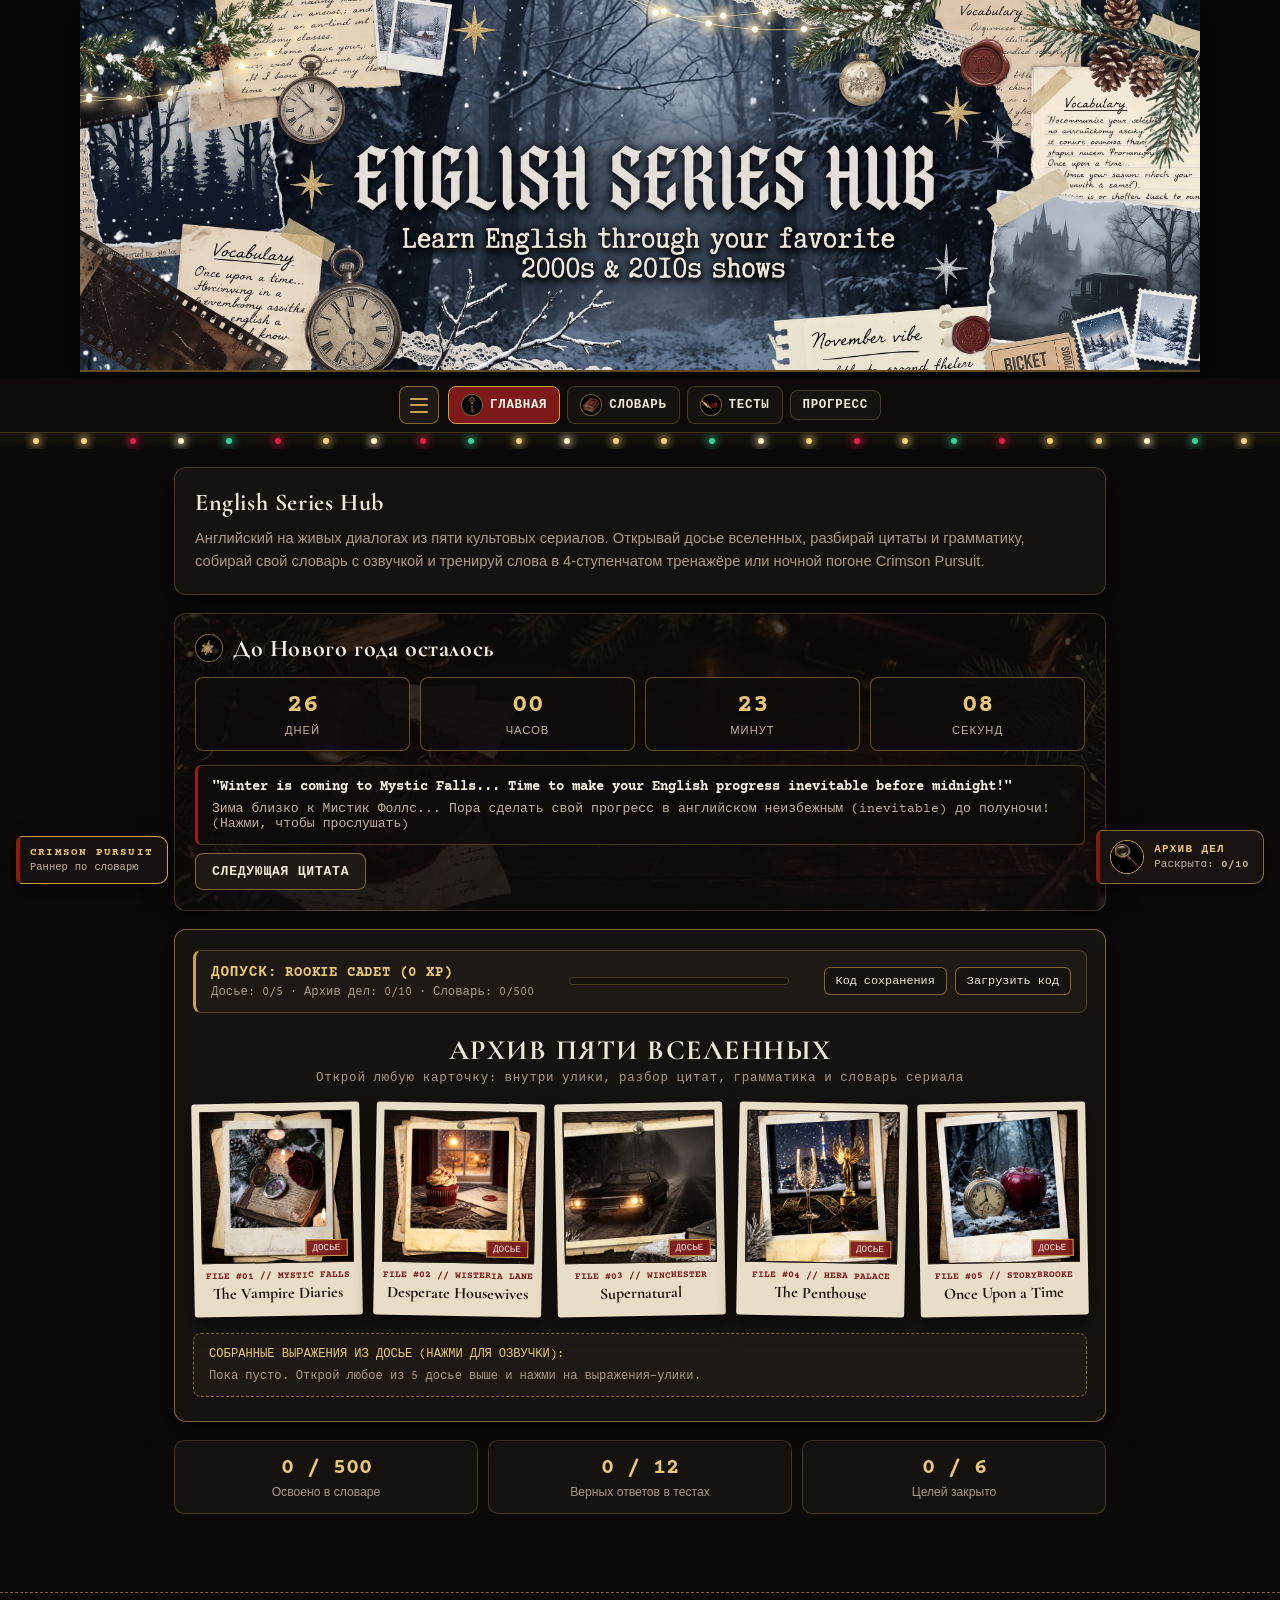
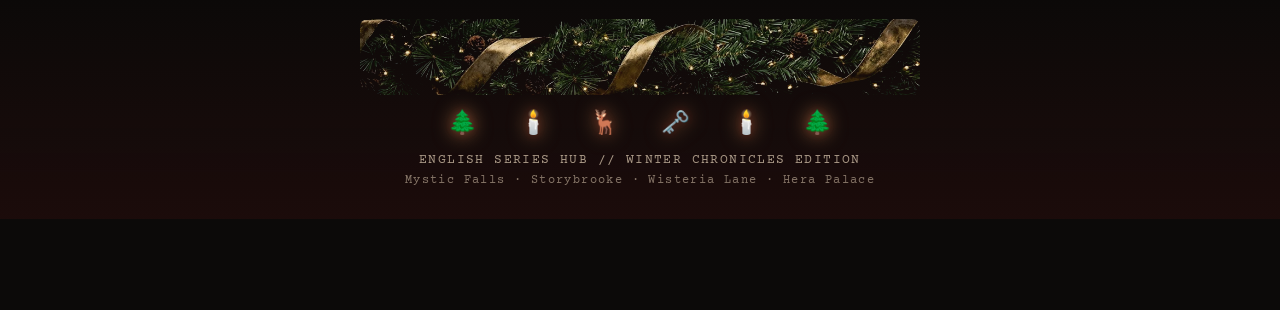
==== commit 1fd3d6d9: "Rename index (1).html to index.html" ====
--- a/index.html
+++ b/index.html
@@ -3,1252 +3,64 @@
 <head>
   <meta charset="UTF-8">
   <meta name="viewport" content="width=device-width, initial-scale=1.0">
-  <title>English Series Hub | Ultimate Edition</title>
-  <style>
-    @import url('https://fonts.googleapis.com/css2?family=Cormorant+Garamond:ital,wght@0,600;0,700;1,400&family=Courier+Prime:ital,wght@0,400;0,700;1,400&display=swap');
-
-    :root {
-      --bg-main: #0d0b0a;
-      --bg-card: #1c1613;
-      --bg-card-hover: #251c18;
-      --bg-input: #261e1a;
-      --accent-primary: #9e1b1b;
-      --accent-secondary: #5a0f0f;
-      --accent-gold: #d4af37;
-      --accent-glow: rgba(158, 27, 27, 0.35);
-      --text-main: #f4eee1;
-      --text-muted: #b8a693;
-      --border-color: rgba(212, 175, 55, 0.25);
-      --success: #10b981;
-      --danger: #ef4444;
-      --warning: #f59e0b;
-    }
-
-    body.theme-cyber {
-      --bg-main: #090a12;
-      --bg-card: #131624;
-      --bg-card-hover: #1b2035;
-      --bg-input: #1a1e2e;
-      --accent-primary: #8b5cf6;
-      --accent-secondary: #3b82f6;
-      --accent-glow: rgba(139, 92, 246, 0.35);
-      --border-color: rgba(139, 92, 246, 0.35);
-    }
-
-    * {
-      margin: 0;
-      padding: 0;
-      box-sizing: border-box;
-      -webkit-tap-highlight-color: transparent;
-    }
-
-    body {
-      font-family: -apple-system, BlinkMacSystemFont, 'Segoe UI', Roboto, Helvetica, Arial, sans-serif;
-      background-color: var(--bg-main);
-      background-image:
-        radial-gradient(circle at 15% 20%, rgba(158, 27, 27, 0.14) 0%, transparent 45%),
-        radial-gradient(circle at 85% 75%, rgba(212, 175, 55, 0.1) 0%, transparent 45%),
-        repeating-linear-gradient(45deg, rgba(255,255,255,0.01) 0px, rgba(255,255,255,0.01) 2px, transparent 2px, transparent 4px);
-      color: var(--text-main);
-      padding-bottom: 84px;
-      transition: background-color 0.3s ease, color 0.3s ease;
-      overflow-x: hidden;
-      position: relative;
-    }
-
-    body.theme-cyber {
-      background-image:
-        radial-gradient(circle at 15% 20%, rgba(139, 92, 246, 0.14) 0%, transparent 45%),
-        radial-gradient(circle at 85% 75%, rgba(59, 130, 246, 0.12) 0%, transparent 45%);
-    }
-
-    h1, h2, h3 {
-      font-family: 'Cormorant Garamond', Georgia, serif;
-      letter-spacing: 0.8px;
-      text-shadow: 0 2px 10px rgba(0, 0, 0, 0.8);
-    }
-
-    /* ===== ШАПКА И БАННЕР ===== */
-    .main-header {
-      width: 100%;
-      text-align: center;
-      background-color: #050505;
-      padding-bottom: 8px;
-    }
-
-    .hero-banner {
-      width: 100%;
-      max-width: 1200px;
-      height: auto;
-      border: 3px solid #3a2e25;
-      outline: 1px solid rgba(212, 175, 55, 0.4);
-      box-shadow: 0 12px 35px rgba(0, 0, 0, 0.9), 0 0 25px rgba(158, 27, 27, 0.25);
-      border-radius: 0 0 10px 10px;
-      display: block;
-      margin: 0 auto;
-    }
-
-    /* ===== НАВИГАЦИЯ + ВСТРОЕННАЯ КНОПКА ШТОРКИ ===== */
-    nav.main-nav {
-      display: flex;
-      align-items: center;
-      justify-content: center;
-      background: rgba(15, 11, 11, 0.94);
-      backdrop-filter: blur(12px);
-      -webkit-backdrop-filter: blur(12px);
-      padding: 8px 10px;
-      border-bottom: 1px solid rgba(212, 175, 55, 0.35);
-      position: sticky;
-      top: 0;
-      z-index: 1000;
-      gap: 6px;
-      overflow-x: auto;
-      scrollbar-width: none;
-    }
-    nav.main-nav::-webkit-scrollbar { display: none; }
-
-    @media (max-width: 680px) {
-      nav.main-nav {
-        justify-content: flex-start;
-        padding: 8px 8px;
-      }
-    }
-
-    /* Кнопка бургер-шторки внутри шапки — никогда не налезает на разделы */
-    .esh-burger-btn {
-      position: sticky;
-      left: 0;
-      z-index: 10;
-      flex-shrink: 0;
-      width: 40px;
-      height: 38px;
-      background: linear-gradient(145deg, #2a1416, #140a0c);
-      border: 1.5px solid #d4af37;
-      border-radius: 8px;
-      display: flex;
-      flex-direction: column;
-      justify-content: center;
-      align-items: center;
-      gap: 4.5px;
-      cursor: pointer;
-      box-shadow: 4px 0 14px rgba(0, 0, 0, 0.85);
-      transition: all 0.22s ease;
-      margin-right: 4px;
-    }
-    .esh-burger-btn:hover {
-      border-color: #fde047;
-      box-shadow: 0 0 14px rgba(212, 175, 55, 0.45);
-    }
-    .esh-burger-line {
-      width: 19px;
-      height: 2px;
-      background: #d4af37;
-      border-radius: 2px;
-      transition: 0.25s;
-    }
-    .esh-burger-btn.active .esh-burger-line:nth-child(1) {
-      transform: translateY(6.5px) rotate(45deg);
-    }
-    .esh-burger-btn.active .esh-burger-line:nth-child(2) {
-      opacity: 0;
-    }
-    .esh-burger-btn.active .esh-burger-line:nth-child(3) {
-      transform: translateY(-6.5px) rotate(-45deg);
-    }
-
-    nav.main-nav button.nav-tab {
-      font-family: 'Courier Prime', monospace;
-      background: linear-gradient(145deg, #241916, #16100e);
-      border: 1px solid rgba(212, 175, 55, 0.38);
-      color: #e2d5c1;
-      font-size: 0.8rem;
-      font-weight: 700;
-      text-transform: uppercase;
-      letter-spacing: 0.8px;
-      cursor: pointer;
-      padding: 8px 13px;
-      border-radius: 8px;
-      transition: all 0.22s ease;
-      white-space: nowrap;
-      display: inline-flex;
-      align-items: center;
-      gap: 5px;
-      flex-shrink: 0;
-    }
-    nav.main-nav button.nav-tab:hover {
-      border-color: #d4af37;
-      color: #fff;
-      transform: translateY(-1px);
-    }
-    nav.main-nav button.nav-tab.active {
-      color: #fff;
-      background: linear-gradient(145deg, var(--accent-primary), var(--accent-secondary));
-      border-color: #f5d076;
-      box-shadow: 0 4px 14px var(--accent-glow);
-    }
-
-    /* ===== КОНТЕЙНЕР И КАРТОЧКИ ===== */
-    .container {
-      padding: 18px 14px;
-      max-width: 960px;
-      margin: 0 auto;
-    }
-
-    .tab-content {
-      display: none;
-      animation: fadeIn 0.28s ease;
-    }
-    .tab-content.active { display: block; }
-
-    @keyframes fadeIn {
-      from { opacity: 0; transform: translateY(6px); }
-      to { opacity: 1; transform: translateY(0); }
-    }
-
-    .card {
-      background: var(--bg-card);
-      border: 1px solid rgba(212, 175, 55, 0.24);
-      border-radius: 14px;
-      padding: 20px;
-      margin-bottom: 18px;
-      box-shadow: 0 8px 24px rgba(0, 0, 0, 0.7);
-      position: relative;
-      transition: transform 0.22s ease, border-color 0.22s ease;
-    }
-    .card::after {
-      content: "📌";
-      position: absolute;
-      top: -10px;
-      right: 14px;
-      font-size: 15px;
-      filter: sepia(1) saturate(2) brightness(0.9);
-      pointer-events: none;
-    }
-    .card:hover {
-      border-color: rgba(212, 175, 55, 0.5);
-    }
-    .card h2 {
-      font-size: 1.45rem;
-      margin-bottom: 10px;
-      color: #f4eee1;
-      display: flex;
-      align-items: center;
-      gap: 8px;
-    }
-    .card p {
-      font-size: 0.92rem;
-      color: var(--text-muted);
-      line-height: 1.55;
-    }
-
-    /* Кнопки действия */
-    .action-btn, .filter-btn, .icon-btn {
-      font-family: 'Courier Prime', monospace;
-      background: linear-gradient(145deg, #8b1818, #5a0f0f);
-      border: 1px solid #d4af37;
-      color: #f4eee1;
-      text-transform: uppercase;
-      letter-spacing: 0.8px;
-      box-shadow: 0 4px 12px rgba(0, 0, 0, 0.55);
-      transition: all 0.2s ease;
-      cursor: pointer;
-    }
-    .action-btn {
-      padding: 11px 16px;
-      border-radius: 8px;
-      font-size: 0.84rem;
-      font-weight: 700;
-      display: inline-block;
-      margin-right: 8px;
-      margin-top: 8px;
-    }
-    .action-btn:hover, .filter-btn:hover, .icon-btn:hover {
-      background: linear-gradient(145deg, #b22222, #7a1515);
-      box-shadow: 0 0 14px rgba(212, 175, 55, 0.45);
-      transform: translateY(-2px);
-    }
-    .action-btn.danger {
-      background: linear-gradient(145deg, #4f1212, #2b0909);
-      border-color: #ef4444;
-      color: #fca5a5;
-    }
-
-    /* ===== ТАЙМЕР ДО НОВОГО ГОДА ===== */
-    .countdown-grid {
-      display: grid;
-      grid-template-columns: repeat(4, 1fr);
-      gap: 10px;
-      margin: 14px 0;
-    }
-    .time-box {
-      background: var(--bg-input);
-      border: 1px solid rgba(212, 175, 55, 0.45);
-      box-shadow: 0 0 12px var(--accent-glow);
-      border-radius: 10px;
-      padding: 12px 6px;
-      text-align: center;
-    }
-    .time-val {
-      font-family: 'Courier Prime', monospace;
-      font-size: 1.65rem;
-      font-weight: 700;
-      color: #f5d076;
-      display: block;
-    }
-    .time-label {
-      font-size: 0.7rem;
-      color: var(--text-muted);
-      text-transform: uppercase;
-      letter-spacing: 1px;
-    }
-    .ny-quote {
-      font-family: 'Courier Prime', 'Courier New', monospace;
-      font-size: 0.9rem;
-      background: linear-gradient(135deg, #251c17, #18120f);
-      border: 1px solid rgba(212, 175, 55, 0.3);
-      border-left: 4px solid #9e1b1b;
-      color: #f4eee1;
-      padding: 13px 14px;
-      border-radius: 8px;
-      margin-top: 10px;
-      box-shadow: 0 6px 20px rgba(0, 0, 0, 0.55);
-      cursor: pointer;
-      transition: opacity 0.25s ease;
-    }
-
-    /* ===== СТАТИСТИКА И КАРТОЧКИ ВСЕЛЕННЫХ НА ГЛАВНОЙ ===== */
-    .stats-grid {
-      display: grid;
-      grid-template-columns: repeat(3, 1fr);
-      gap: 10px;
-      margin-bottom: 18px;
-    }
-    .stat-box {
-      background: var(--bg-card);
-      border: 1px solid rgba(212, 175, 55, 0.28);
-      border-radius: 12px;
-      padding: 14px 10px;
-      text-align: center;
-    }
-    .stat-num {
-      font-family: 'Courier Prime', monospace;
-      font-size: 1.45rem;
-      font-weight: 700;
-      color: #f5d076;
-      margin-bottom: 4px;
-    }
-    .stat-label {
-      font-size: 0.76rem;
-      color: var(--text-muted);
-    }
-
-    .universe-grid {
-      display: grid;
-      grid-template-columns: repeat(auto-fit, minmax(220px, 1fr));
-      gap: 12px;
-      margin-top: 12px;
-    }
-    .universe-card {
-      background: var(--bg-input);
-      border: 1px solid rgba(212, 175, 55, 0.28);
-      border-radius: 10px;
-      padding: 15px;
-      cursor: pointer;
-      transition: all 0.22s ease;
-    }
-    .universe-card:hover {
-      border-color: #d4af37;
-      transform: translateY(-2px);
-      box-shadow: 0 8px 20px rgba(0, 0, 0, 0.7);
-    }
-    .universe-card h3 {
-      font-size: 1.15rem;
-      color: #f4eee1;
-      margin-bottom: 6px;
-    }
-    .universe-card p {
-      font-size: 0.82rem;
-      color: var(--text-muted);
-      margin-bottom: 10px;
-    }
-    .universe-link {
-      font-family: 'Courier Prime', monospace;
-      font-size: 0.78rem;
-      color: #f5d076;
-      font-weight: 700;
-    }
-
-    /* ===== ВИТРИНА 5 ВСЕЛЕННЫХ (POLAROID ARCHIVE) ===== */
-    .noir-showcase-wrap {
-      margin: 0 0 18px;
-      padding: 22px 18px 26px;
-      background: linear-gradient(145deg, rgba(24, 18, 15, 0.97), rgba(11, 8, 7, 0.99));
-      border: 1px solid rgba(212, 175, 55, 0.45);
-      border-radius: 14px;
-      box-shadow: 0 16px 40px rgba(0, 0, 0, 0.88), inset 0 0 30px rgba(158, 27, 27, 0.14);
-      position: relative;
-      color: #f4eee1;
-    }
-    .agent-hud {
-      background: rgba(15, 11, 10, 0.92);
-      border: 1px solid rgba(212, 175, 55, 0.35);
-      border-left: 4px solid #d4af37;
-      border-radius: 8px;
-      padding: 14px 16px;
-      margin-bottom: 20px;
-      display: flex;
-      flex-wrap: wrap;
-      align-items: center;
-      justify-content: space-between;
-      gap: 12px;
-    }
-    .agent-info { display: flex; flex-direction: column; gap: 4px; }
-    .agent-rank { font-family: 'Courier Prime', monospace; font-size: 0.92rem; color: #d4af37; font-weight: 700; letter-spacing: 1px; }
-    .agent-stats { font-family: 'Courier Prime', monospace; font-size: 0.78rem; color: #c9b7a3; }
-    .agent-xp-bar-wrap {
-      flex: 1; min-width: 140px; max-width: 240px;
-      background: #0d0a09; height: 10px; border-radius: 99px;
-      border: 1px solid rgba(212, 175, 55, 0.3); overflow: hidden;
-    }
-    .agent-xp-bar { height: 100%; width: 0%; background: linear-gradient(90deg, #9e1b1b, #d4af37); transition: width 0.4s ease; }
-    .agent-actions { display: flex; gap: 8px; flex-wrap: wrap; }
-    .hud-btn {
-      background: #241a16; border: 1px solid rgba(212, 175, 55, 0.5);
-      color: #f4eee1; font-family: 'Courier Prime', monospace;
-      font-size: 0.74rem; padding: 6px 11px; border-radius: 5px;
-      cursor: pointer; transition: all 0.2s ease;
-    }
-    .hud-btn:hover { border-color: #d4af37; background: #33241e; }
-
-    .noir-showcase-header { text-align: center; margin-bottom: 20px; }
-    .noir-showcase-title { font-family: 'Cormorant Garamond', Georgia, serif; font-size: 1.8rem; color: #f4eee1; letter-spacing: 2px; text-transform: uppercase; margin-bottom: 5px; }
-    .noir-showcase-sub { font-family: 'Courier Prime', monospace; font-size: 0.78rem; color: #d4af37; letter-spacing: 1.2px; text-transform: uppercase; }
-
-    .noir-polaroid-grid {
-      display: grid;
-      grid-template-columns: repeat(5, 1fr);
-      gap: 14px;
-    }
-    @media (max-width: 860px) { .noir-polaroid-grid { grid-template-columns: repeat(3, 1fr); } }
-    @media (max-width: 540px) { .noir-polaroid-grid { grid-template-columns: repeat(2, 1fr); } }
-
-    .noir-polaroid-item {
-      background: #e8dec8; padding: 8px 8px 14px 8px; border-radius: 3px;
-      box-shadow: 0 10px 24px rgba(0, 0, 0, 0.88), inset 0 0 14px rgba(139, 105, 60, 0.28);
-      position: relative; transition: all 0.28s ease; cursor: pointer; transform: rotate(-1.2deg);
-    }
-    .noir-polaroid-item:nth-child(even) { transform: rotate(1.2deg); }
-    .noir-polaroid-item:hover { transform: rotate(0deg) translateY(-6px) scale(1.03); box-shadow: 0 16px 30px rgba(0,0,0,0.95), 0 0 18px rgba(212,175,55,0.55); z-index: 10; }
-    .noir-polaroid-img-box { width: 100%; aspect-ratio: 1 / 1; overflow: hidden; border: 1px solid #2a2019; background: #120e0c; position: relative; }
-    .noir-polaroid-img-box img { width: 100%; height: 100%; object-fit: cover; display: block; filter: contrast(1.05) sepia(0.08); transition: transform 0.35s ease; }
-    .noir-polaroid-item:hover .noir-polaroid-img-box img { transform: scale(1.07); }
-    .noir-polaroid-badge { position: absolute; bottom: 5px; right: 5px; background: rgba(158, 27, 27, 0.92); color: #f4eee1; font-family: 'Courier Prime', monospace; font-size: 0.58rem; padding: 2px 5px; border: 1px solid #d4af37; }
-    .solved-stamp {
-      position: absolute; top: 10px; left: 50%; transform: translateX(-50%) rotate(-12deg);
-      background: rgba(20, 110, 45, 0.94); color: #e9ffef; border: 2px solid #75f09c;
-      font-family: 'Courier Prime', monospace; font-size: 0.62rem; font-weight: 700;
-      padding: 2px 7px; letter-spacing: 1.2px; display: none; pointer-events: none;
-    }
-    .noir-polaroid-item.solved .solved-stamp { display: block; }
-    .noir-polaroid-tag { font-family: 'Courier Prime', monospace; color: #8b1818; font-size: 0.6rem; font-weight: 700; text-align: center; margin-top: 7px; text-transform: uppercase; }
-    .noir-polaroid-name { font-family: 'Cormorant Garamond', Georgia, serif; color: #1e1510; font-size: 1rem; font-weight: 700; text-align: center; margin-top: 2px; }
-
-    .evidence-locker-box { margin-top: 20px; padding: 13px 15px; background: rgba(14, 11, 10, 0.85); border: 1px dashed rgba(212, 175, 55, 0.4); border-radius: 8px; }
-    .locker-title { font-family: 'Courier Prime', monospace; font-size: 0.78rem; color: #d4af37; margin-bottom: 8px; text-transform: uppercase; }
-    .locker-chips { display: flex; flex-wrap: wrap; gap: 7px; }
-    .locker-chip { background: #231a16; border: 1px solid rgba(212, 175, 55, 0.4); color: #f4eee1; font-family: 'Courier Prime', monospace; font-size: 0.74rem; padding: 5px 9px; border-radius: 4px; cursor: pointer; }
-    .locker-chip:hover { border-color: #f5d076; background: #2e221d; }
-
-    /* Модальное окно досье */
-    .uv-modal-overlay { position: fixed; inset: 0; background: rgba(6, 5, 4, 0.9); backdrop-filter: blur(6px); z-index: 10000; display: none; align-items: center; justify-content: center; padding: 12px; }
-    .uv-modal-overlay.active { display: flex; }
-    .uv-dossier-box { max-width: 780px; width: 100%; max-height: 89dvh; overflow-y: auto; -webkit-overflow-scrolling: touch; background: radial-gradient(circle at top right, rgba(158, 27, 27, 0.18), transparent 55%), #181310; border: 2px solid #d4af37; border-radius: 10px; padding: 18px; color: #f4eee1; box-shadow: 0 25px 60px rgba(0, 0, 0, 0.95); position: relative; }
-    .uv-close-btn { position: sticky; top: 0; z-index: 25; display: block; width: 100%; margin-bottom: 14px; background: linear-gradient(90deg, #8b1818, #5e1111); border: 1px solid #d4af37; color: #f4eee1; font-family: 'Courier Prime', monospace; font-size: 0.85rem; font-weight: 700; padding: 11px 14px; cursor: pointer; border-radius: 6px; text-align: center; letter-spacing: 1.2px; }
-    .uv-top-grid { display: grid; grid-template-columns: 160px 1fr; gap: 16px; align-items: center; border-bottom: 1px dashed rgba(212, 175, 55, 0.35); padding-bottom: 16px; }
-    @media (max-width: 600px) { .uv-top-grid { grid-template-columns: 1fr; text-align: center; } }
-    .uv-mini-polaroid { background: #e8dec8; padding: 8px 8px 14px; border-radius: 3px; max-width: 165px; margin: 0 auto; }
-    .uv-mini-polaroid img { width: 100%; aspect-ratio: 1/1; object-fit: cover; border: 1px solid #2a2019; display: block; }
-    .uv-stamp { display: inline-block; font-family: 'Courier Prime', monospace; font-size: 0.7rem; color: #d4af37; border: 1px solid #d4af37; padding: 2px 8px; margin-bottom: 6px; }
-    .uv-title { font-family: 'Cormorant Garamond', Georgia, serif; font-size: 1.85rem; margin-bottom: 6px; color: #f4eee1; }
-    .uv-atmo { font-family: 'Courier Prime', monospace; font-size: 0.82rem; color: #c9b7a3; line-height: 1.45; }
-    .uv-quote-box { margin-top: 12px; padding: 11px 14px; background: rgba(12, 9, 8, 0.8); border-left: 3px solid #9e1b1b; border-radius: 4px; font-family: 'Courier Prime', monospace; text-align: left; }
-    .uv-quote-en { font-size: 0.9rem; color: #f4eee1; font-style: italic; }
-    .uv-quote-ru { font-size: 0.78rem; color: #b8a693; margin-top: 4px; }
-    .uv-section-label { font-family: 'Cormorant Garamond', Georgia, serif; font-size: 1.2rem; color: #d4af37; margin: 16px 0 10px; text-transform: uppercase; }
-    .uv-evidence-grid { display: grid; grid-template-columns: repeat(3, 1fr); gap: 10px; }
-    @media (max-width: 620px) { .uv-evidence-grid { grid-template-columns: 1fr; } }
-    .uv-evidence-card { background: #231b17; border: 1px solid rgba(212, 175, 55, 0.3); border-radius: 6px; padding: 11px; cursor: pointer; transition: all 0.2s; }
-    .uv-evidence-card.collected { border-color: #6be38c; background: rgba(30, 55, 38, 0.45); }
-    .uv-ev-object { font-family: 'Courier Prime', monospace; font-size: 0.7rem; color: #d4af37; margin-bottom: 4px; }
-    .uv-ev-phrase { font-weight: 700; font-size: 0.96rem; color: #f4eee1; margin-bottom: 4px; }
-    .uv-ev-meaning { font-size: 0.8rem; color: #c9b7a3; }
-    .uv-cipher-box { margin-top: 16px; padding: 14px; background: linear-gradient(135deg, #241916, #17110f); border: 1px solid rgba(212, 175, 55, 0.45); border-radius: 6px; }
-    .uv-cipher-q { font-family: 'Courier Prime', monospace; font-size: 0.88rem; margin-bottom: 10px; line-height: 1.45; }
-    .uv-cipher-opts { display: flex; flex-wrap: wrap; gap: 8px; }
-    .uv-opt-btn { font-family: 'Courier Prime', monospace; font-size: 0.82rem; padding: 7px 14px; border-radius: 5px; cursor: pointer; background: linear-gradient(145deg, #8b1818, #5a0f0f); border: 1px solid #d4af37; color: #f4eee1; }
-    .uv-cipher-feedback { margin-top: 9px; font-family: 'Courier Prime', monospace; font-size: 0.84rem; font-weight: 700; }
-
-    /* ===== МАСТЕР-СЛОВАРЬ (500 СЛОВ + SRS) ===== */
-    .pro-dict-wrap { color: #f4eee1; font-family: 'Courier Prime', 'Courier New', monospace; }
-    .pro-dict-top { display: flex; flex-wrap: wrap; justify-content: space-between; align-items: center; gap: 12px; margin-bottom: 18px; padding-bottom: 14px; border-bottom: 1px dashed rgba(212, 175, 55, 0.4); }
-    .pro-dict-title { font-family: 'Cormorant Garamond', Georgia, serif; font-size: 1.95rem; color: #f4eee1; margin: 0; }
-    .pro-dict-sub { font-size: 0.82rem; color: #c9b7a3; margin-top: 4px; }
-    .pro-dict-modes { display: flex; gap: 8px; flex-wrap: wrap; }
-    .pro-mode-btn {
-      background: #1c1512; border: 1px solid rgba(212, 175, 55, 0.45); color: #e8dec8;
-      padding: 9px 14px; border-radius: 6px; font-size: 0.8rem; font-weight: 700;
-      font-family: 'Courier Prime', monospace; cursor: pointer; transition: all 0.2s ease;
-    }
-    .pro-mode-btn.active {
-      background: linear-gradient(135deg, #9e1b1b, #5e1111); border-color: #d4af37; color: #fff;
-      box-shadow: 0 0 14px rgba(158, 27, 27, 0.5);
-    }
-    .pro-dict-progress-box {
-      background: rgba(14, 10, 9, 0.9); border: 1px solid rgba(212, 175, 55, 0.35);
-      border-radius: 8px; padding: 13px 16px; margin-bottom: 16px;
-      display: flex; flex-wrap: wrap; align-items: center; justify-content: space-between; gap: 12px;
-    }
-    .pro-prog-bar-bg { flex: 1; min-width: 180px; height: 10px; background: #090706; border-radius: 99px; border: 1px solid rgba(212, 175, 55, 0.3); overflow: hidden; }
-    .pro-prog-bar-fill { height: 100%; width: 0%; background: linear-gradient(90deg, #9e1b1b, #d4af37, #6be38c); transition: width 0.35s ease; }
-    .pro-dict-controls { display: grid; grid-template-columns: 1fr auto; gap: 10px; margin-bottom: 14px; }
-    @media (max-width: 680px) { .pro-dict-controls { grid-template-columns: 1fr; } }
-    .pro-search-input, .pro-select {
-      background: #120d0b; border: 1px solid rgba(212, 175, 55, 0.45); color: #f4eee1;
-      padding: 11px 13px; border-radius: 6px; font-family: 'Courier Prime', monospace; font-size: 0.88rem;
-    }
-    .pro-search-input:focus, .pro-select:focus { outline: none; border-color: #f5d076; box-shadow: 0 0 8px rgba(212, 175, 55, 0.3); }
-    .pro-series-pills { display: flex; gap: 8px; overflow-x: auto; padding-bottom: 8px; margin-bottom: 16px; }
-    .pro-pill {
-      background: #1c1512; border: 1px solid rgba(212, 175, 55, 0.32); color: #c9b7a3;
-      padding: 7px 13px; border-radius: 99px; font-size: 0.77rem; font-family: 'Courier Prime', monospace;
-      white-space: nowrap; cursor: pointer; transition: all 0.2s;
-    }
-    .pro-pill.active { background: #d4af37; color: #120d0b; font-weight: 700; border-color: #d4af37; }
-    .pro-cards-grid { display: grid; grid-template-columns: repeat(auto-fill, minmax(265px, 1fr)); gap: 14px; }
-    .pro-vocab-card {
-      background: linear-gradient(155deg, #211814, #140f0c); border: 1px solid rgba(212, 175, 55, 0.3);
-      border-radius: 8px; padding: 15px; display: flex; flex-direction: column; justify-content: space-between;
-      transition: all 0.2s ease;
-    }
-    .pro-vocab-card:hover { transform: translateY(-2px); border-color: #d4af37; }
-    .pro-vocab-card.learned { border-color: rgba(107, 227, 140, 0.65); background: linear-gradient(155deg, rgba(24, 45, 30, 0.65), #130f0d); }
-    .pro-card-head { display: flex; justify-content: space-between; align-items: flex-start; gap: 8px; margin-bottom: 9px; }
-    .pro-card-badge { font-size: 0.66rem; color: #d4af37; border: 1px solid rgba(212, 175, 55, 0.4); padding: 2px 7px; border-radius: 4px; text-transform: uppercase; }
-    .pro-card-actions { display: flex; gap: 6px; }
-    .pro-icon-btn {
-      background: #2a1f1a; border: 1px solid rgba(212, 175, 55, 0.35); color: #f4eee1;
-      padding: 4px 8px; border-radius: 5px; font-size: 0.84rem; cursor: pointer;
-    }
-    .pro-icon-btn.starred { background: rgba(212, 175, 55, 0.25); border-color: #d4af37; color: #ffd700; }
-    .pro-card-en { font-family: 'Cormorant Garamond', Georgia, serif; font-size: 1.38rem; font-weight: 700; color: #f4eee1; margin-bottom: 4px; cursor: pointer; }
-    .pro-card-ru { font-size: 0.88rem; color: #6be38c; font-weight: 700; margin-bottom: 9px; }
-    .pro-card-ex { font-size: 0.8rem; color: #b8a693; font-style: italic; border-left: 2px solid #9e1b1b; padding-left: 9px; line-height: 1.42; }
-    .pro-card-srs-tag { margin-top: 10px; font-size: 0.68rem; color: #8c7b6b; display: flex; justify-content: space-between; }
-    .pro-srs-box {
-      display: none; background: radial-gradient(circle at center, #251b16, #110c0a);
-      border: 2px solid #d4af37; border-radius: 10px; padding: 28px 18px; text-align: center;
-      margin-bottom: 18px; box-shadow: 0 15px 40px rgba(0, 0, 0, 0.9);
-    }
-    .pro-srs-box.active { display: block; }
-    .pro-load-more-wrap { display: flex; justify-content: center; gap: 10px; margin-top: 18px; flex-wrap: wrap; }
-
-    /* ===== ТЕСТЫ И СЕРИАЛЫ ===== */
-    .filter-row { display: flex; gap: 7px; overflow-x: auto; padding-bottom: 8px; margin-bottom: 14px; }
-    .filter-btn {
-      background: #1c1512; border: 1px solid rgba(212, 175, 55, 0.35); color: #c9b7a3;
-      padding: 7px 12px; border-radius: 8px; font-size: 0.78rem; font-weight: 700; white-space: nowrap;
-      text-transform: none;
-    }
-    .filter-btn.active { background: linear-gradient(145deg, #9e1b1b, #5a0f0f); color: #fff; border-color: #f5d076; }
-
-    .quiz-header { display: flex; justify-content: space-between; align-items: center; margin-bottom: 12px; flex-wrap: wrap; gap: 8px; }
-    .score-badge { background: rgba(16, 185, 129, 0.15); border: 1px solid var(--success); color: var(--success); padding: 5px 11px; border-radius: 8px; font-size: 0.82rem; font-weight: 700; font-family: 'Courier Prime', monospace; }
-    .progress-bar-bg { width: 100%; height: 8px; background: var(--bg-input); border-radius: 10px; overflow: hidden; margin-bottom: 16px; }
-    .progress-bar-fill { height: 100%; background: linear-gradient(90deg, #9e1b1b, #d4af37, #10b981); width: 0%; transition: width 0.3s ease; }
-    .quiz-question-box { background: var(--bg-input); border: 1px solid rgba(212, 175, 55, 0.25); border-radius: 10px; padding: 15px; margin-bottom: 14px; }
-    .quiz-q-title { font-size: 0.98rem; color: #f4eee1; font-weight: 600; margin-bottom: 12px; line-height: 1.45; }
-    .quiz-option {
-      display: block; width: 100%; padding: 11px 14px; background: #181210;
-      border: 1px solid rgba(212, 175, 55, 0.3); color: #f4eee1; text-align: left;
-      border-radius: 8px; margin-bottom: 8px; cursor: pointer; font-size: 0.88rem; transition: 0.2s;
-    }
-    .quiz-option:hover:not(:disabled) { border-color: #d4af37; background: #261d19; }
-    .quiz-option.correct { background: rgba(16, 185, 129, 0.2); border-color: var(--success); color: #6ee7b7; font-weight: 600; }
-    .quiz-option.wrong { background: rgba(239, 68, 68, 0.2); border-color: var(--danger); color: #fca5a5; }
-    .quiz-explanation { margin-top: 10px; padding: 10px 12px; background: rgba(212, 175, 55, 0.08); border-left: 3px solid #d4af37; border-radius: 6px; font-size: 0.84rem; color: #e8dec8; line-height: 1.45; }
-
-    .lesson-card { background: var(--bg-input); border: 1px solid rgba(212, 175, 55, 0.25); border-radius: 10px; padding: 16px; margin-bottom: 14px; }
-    .quote-box { font-size: 1.02rem; font-weight: 700; color: #f4eee1; background: #16110e; padding: 12px; border-radius: 8px; border-left: 4px solid #9e1b1b; margin-bottom: 8px; }
-    .quote-ru { font-size: 0.88rem; color: var(--text-muted); margin-bottom: 12px; font-style: italic; }
-    .icon-btn { padding: 6px 11px; border-radius: 7px; font-size: 0.78rem; text-transform: none; }
-    .analysis-block { margin-top: 10px; padding-top: 10px; border-top: 1px dashed rgba(212, 175, 55, 0.25); }
-    .analysis-title { font-family: 'Courier Prime', monospace; font-size: 0.78rem; font-weight: 700; text-transform: uppercase; color: #d4af37; margin-bottom: 4px; }
-
-    .checklist-item {
-      display: flex; align-items: center; gap: 12px; background: var(--bg-input);
-      border: 1px solid rgba(212, 175, 55, 0.25); padding: 12px 14px; border-radius: 8px;
-      margin-bottom: 8px; cursor: pointer;
-    }
-    .checklist-item input[type="checkbox"] { width: 19px; height: 19px; accent-color: #d4af37; cursor: pointer; }
-    .checklist-item span { font-size: 0.9rem; color: #f4eee1; }
-
-    /* ===== DETECTIVE CASE FILES (СПРАВА ВНИЗУ) ===== */
-    .dcf-widget {
-      position: fixed; right: 16px; bottom: 16px; z-index: 9988;
-      display: flex; align-items: center; gap: 10px; padding: 10px 15px 10px 12px;
-      background: linear-gradient(145deg, #2a2018, #1a1612); color: #e8d9b0;
-      border: 1px solid #8a6d3b; border-left: 5px solid #8c1c13; border-radius: 4px 10px 10px 4px;
-      cursor: pointer; font-family: 'Courier Prime', 'Courier New', monospace;
-      box-shadow: 0 6px 18px rgba(0, 0, 0, .65); transition: transform .22s;
-    }
-    .dcf-widget:hover { transform: translateY(-3px); }
-    .dcf-widget .dcf-w-ico { font-size: 22px; line-height: 1; }
-    .dcf-widget .dcf-w-t { font-size: 11px; font-weight: 700; letter-spacing: 1.3px; color: #d9a441; }
-    .dcf-widget .dcf-w-c { font-size: 11px; color: #c9b88f; margin-top: 2px; }
-
-    .dcf-overlay { position: fixed; inset: 0; z-index: 9996; display: none; align-items: center; justify-content: center; background: rgba(10, 7, 4, .78); backdrop-filter: blur(6px); padding: 12px; }
-    .dcf-overlay.dcf-open { display: flex; }
-    .dcf-modal { position: relative; width: min(880px, 100%); max-height: 90dvh; overflow-y: auto; -webkit-overflow-scrolling: touch; background: #1a1612; color: #e8d9b0; border: 2px solid #8a6d3b; border-radius: 8px; padding: 20px; font-family: Georgia, serif; box-shadow: 0 20px 60px rgba(0, 0, 0, .85); }
-    .dcf-close { position: sticky; top: 0; float: right; background: #2a2018; border: 1px solid #8a6d3b; border-radius: 6px; color: #d9a441; font-size: 22px; width: 34px; height: 34px; line-height: 1; cursor: pointer; z-index: 10; }
-    .dcf-head { border-bottom: 1px dashed #8a6d3b; padding-bottom: 12px; margin-bottom: 14px; }
-    .dcf-head h2 { margin: 0 0 6px; font-family: 'Courier Prime', monospace; color: #d9a441; letter-spacing: 2px; font-size: 19px; }
-    .dcf-rank { font-family: 'Courier Prime', monospace; font-size: 13px; color: #e8d9b0; }
-    .dcf-rank b { color: #f2c46d; }
-    .dcf-bar { height: 8px; background: #2e251c; border: 1px solid #8a6d3b; border-radius: 4px; margin-top: 8px; overflow: hidden; }
-    .dcf-bar i { display: block; height: 100%; width: 0; background: linear-gradient(90deg, #8c1c13, #d9a441); transition: width .5s; }
-    .dcf-filters { display: flex; flex-wrap: wrap; gap: 6px; margin-bottom: 14px; }
-    .dcf-fbtn { background: #2a2018; color: #c9b88f; border: 1px solid #6b5530; border-radius: 4px; padding: 6px 10px; font: 12px 'Courier Prime', monospace; cursor: pointer; }
-    .dcf-fbtn.on, .dcf-fbtn:hover { background: #8c1c13; color: #fff; border-color: #d9a441; }
-    .dcf-grid { display: grid; grid-template-columns: repeat(auto-fill, minmax(155px, 1fr)); gap: 12px; }
-    .dcf-folder { position: relative; background: #e3d3a8; color: #2b1f12; border-radius: 2px 8px 4px 4px; padding: 18px 10px 10px; cursor: pointer; box-shadow: 2px 3px 8px rgba(0, 0, 0, .5); transition: transform .2s; font-family: 'Courier Prime', monospace; min-height: 108px; }
-    .dcf-folder:before { content: ""; position: absolute; top: -7px; left: 0; width: 55%; height: 9px; background: #e3d3a8; border-radius: 5px 5px 0 0; }
-    .dcf-folder:hover { transform: translateY(-3px); }
-    .dcf-folder .n { font-size: 11px; color: #8c1c13; font-weight: 700; }
-    .dcf-folder .t { font: 700 14px Georgia, serif; margin: 4px 0; }
-    .dcf-folder .s { font-size: 11px; opacity: .75; }
-    .dcf-folder .st { margin-top: 8px; font-size: 11px; font-weight: 700; }
-    .dcf-folder.done { background: #cdd8b4; }
-    .dcf-sheet { background: #f4eee1; color: #2b2118; border-radius: 4px; padding: 18px; font-family: Georgia, serif; position: relative; background-image: repeating-linear-gradient(transparent 0 27px, rgba(120, 90, 40, .08) 27px 28px); }
-    .dcf-back { background: none; border: 1px solid #8a6d3b; color: #d9a441; padding: 6px 12px; font: 13px 'Courier Prime', monospace; cursor: pointer; margin-bottom: 12px; border-radius: 4px; }
-    .dcf-back:hover { background: #8c1c13; color: #fff; }
-    .dcf-sheet h3 { margin: 0; font-family: 'Courier Prime', monospace; color: #8c1c13; font-size: 18px; text-shadow: none; }
-    .dcf-meta { font: 12px 'Courier Prime', monospace; opacity: .75; margin-bottom: 10px; }
-    .dcf-brief { font-style: italic; border-left: 3px solid #8c1c13; padding-left: 10px; margin: 10px 0; }
-    .dcf-steps { display: flex; gap: 6px; margin: 12px 0; font: 12px 'Courier Prime', monospace; }
-    .dcf-steps span { flex: 1; text-align: center; padding: 4px; border: 1px solid #8a6d3b; opacity: .5; }
-    .dcf-steps span.on { opacity: 1; background: #2b2118; color: #f2c46d; }
-    .dcf-steps span.ok { opacity: 1; background: #4d6b26; color: #fff; }
-    .dcf-lbl { font: 700 13px 'Courier Prime', monospace; color: #8c1c13; margin-bottom: 6px; }
-    .dcf-text { font: 15.5px/1.6 'Courier Prime', monospace; background: rgba(255, 255, 255, .5); border: 1px dashed #8a6d3b; padding: 12px; margin-bottom: 12px; }
-    .dcf-q { font: 700 15.5px Georgia, serif; margin: 8px 0; }
-    .dcf-opts { display: flex; flex-direction: column; gap: 8px; }
-    .dcf-opt { text-align: left; padding: 10px 12px; background: #2b2118; color: #f4eee1; border: 1px solid #8a6d3b; border-radius: 4px; font: 14px 'Courier Prime', monospace; cursor: pointer; transition: .2s; }
-    .dcf-opt:hover:not(:disabled) { background: #4a3622; }
-    .dcf-opt.right { background: #3f6b2a; border-color: #9ccf6a; }
-    .dcf-opt.wrong { background: #8c1c13; }
-    .dcf-play { background: #8c1c13; color: #fff; border: 1px solid #d4af37; padding: 9px 15px; font: 13.5px 'Courier Prime', monospace; cursor: pointer; border-radius: 4px; margin-bottom: 10px; }
-    .dcf-fb { min-height: 22px; margin-top: 10px; font: 13px 'Courier Prime', monospace; font-weight: 700; }
-    .dcf-stamp { position: absolute; top: 50%; left: 50%; transform: translate(-50%, -50%) rotate(-14deg) scale(3); opacity: 0; border: 6px double #b3211a; color: #b3211a; padding: 8px 20px; font: 900 34px 'Courier Prime', monospace; letter-spacing: 3px; pointer-events: none; background: rgba(244, 238, 225, .65); text-align: center; }
-    .dcf-stamp.show { animation: dcfStamp .55s forwards; }
-    @keyframes dcfStamp { to { transform: translate(-50%, -50%) rotate(-14deg) scale(1); opacity: .92; } }
-    .dcf-result { text-align: center; padding: 14px 0 4px; }
-    .dcf-result p { margin: 8px 0; }
-
-    /* ===== ШТОРКА (DRAWER), НОВЕЛЛЫ И ПЕРЕВОДЧИК ===== */
-    .esh-drawer-backdrop {
-      position: fixed; inset: 0; background: rgba(0, 0, 0, 0.72); z-index: 9990;
-      opacity: 0; pointer-events: none; transition: opacity 0.28s ease; backdrop-filter: blur(3px);
-    }
-    .esh-drawer-backdrop.open { opacity: 1; pointer-events: auto; }
-    .esh-drawer {
-      position: fixed; top: 0; left: -340px; width: 310px; max-width: 86vw; height: 100dvh;
-      background: linear-gradient(180deg, #150e14 0%, #0a0709 100%);
-      border-right: 1.5px solid #d4af37; z-index: 9992; padding: 20px 18px 28px;
-      display: flex; flex-direction: column; gap: 16px;
-      transition: left 0.3s cubic-bezier(0.22, 1, 0.36, 1); overflow-y: auto; color: #f3f4f6;
-    }
-    .esh-drawer.open { left: 0; }
-    .esh-drawer-head { display: flex; justify-content: space-between; align-items: center; border-bottom: 1px solid rgba(212, 175, 55, 0.3); padding-bottom: 10px; }
-    .esh-drawer-close { background: #24171a; border: 1px solid #d4af37; color: #fde047; border-radius: 6px; padding: 5px 10px; font-family: 'Courier Prime', monospace; cursor: pointer; font-size: 13px; }
-    .esh-drawer-title { font-family: 'Courier Prime', monospace; font-size: 12.5px; letter-spacing: 1.4px; color: #d4af37; text-transform: uppercase; border-bottom: 1px dashed rgba(212, 175, 55, 0.35); padding-bottom: 6px; margin-bottom: 8px; }
-    .esh-stats-card { background: rgba(255, 255, 255, 0.03); border: 1px solid rgba(212, 175, 55, 0.35); border-radius: 10px; padding: 13px; font-family: 'Courier Prime', monospace; }
-    .esh-stat-row { display: flex; justify-content: space-between; align-items: center; font-size: 12.5px; margin: 6px 0; color: #d1d5db; }
-    .esh-stat-val { color: #fde047; font-weight: 700; font-size: 14px; background: rgba(212, 175, 55, 0.12); padding: 2px 8px; border-radius: 6px; border: 1px solid rgba(212, 175, 55, 0.3); }
-    .esh-live-dot { display: inline-block; width: 8px; height: 8px; background: #10b981; border-radius: 50%; margin-right: 6px; box-shadow: 0 0 8px #10b981; }
-    .esh-nav-btn {
-      width: 100%; background: #1d1419; border: 1px solid rgba(212, 175, 55, 0.35); color: #f3f4f6;
-      padding: 12px 13px; border-radius: 9px; text-align: left; font-size: 13.5px; font-weight: 600;
-      cursor: pointer; display: flex; align-items: center; justify-content: space-between; transition: 0.2s;
-    }
-    .esh-nav-btn:hover { border-color: #d4af37; background: #2a1a21; transform: translateX(2px); }
-    .esh-nav-btn.primary { background: linear-gradient(135deg, #7f1d1d 0%, #450a0a 100%); border-color: #d4af37; color: #fde047; }
-
-    /* Новелла */
-    .esh-vn-modal { position: fixed; inset: 0; background: rgba(6, 5, 8, 0.97); z-index: 9998; display: none; flex-direction: column; color: #f3f4f6; font-family: Georgia, 'Times New Roman', serif; overflow-y: auto; }
-    .esh-vn-modal.open { display: flex; }
-    .esh-vn-topbar { position: sticky; top: 0; z-index: 10; background: rgba(14, 10, 18, 0.96); border-bottom: 1px solid rgba(212, 175, 55, 0.35); padding: 12px 16px; display: flex; justify-content: space-between; align-items: center; font-family: system-ui, -apple-system, sans-serif; backdrop-filter: blur(8px); flex-wrap: wrap; gap: 10px; }
-    .esh-vn-container { max-width: 820px; width: 100%; margin: 0 auto; padding: 20px 16px 80px; }
-    .esh-vn-chap-tabs { display: flex; gap: 8px; flex-wrap: wrap; margin-bottom: 16px; font-family: 'Courier Prime', monospace; }
-    .esh-vn-tab { background: #18121e; border: 1px solid #4b5563; color: #9ca3af; padding: 7px 12px; border-radius: 6px; font-size: 12px; cursor: pointer; }
-    .esh-vn-tab.active { background: #7f1d1d; border-color: #d4af37; color: #fde047; font-weight: 700; }
-    .esh-vn-visual { position: relative; width: 100%; min-height: 175px; border-radius: 12px; border: 1px solid rgba(212, 175, 55, 0.4); margin-bottom: 18px; overflow: hidden; display: flex; align-items: flex-end; padding: 16px; box-shadow: 0 10px 30px rgba(0, 0, 0, 0.8); }
-    .esh-vn-visual-caption { background: rgba(10, 8, 12, 0.84); border-left: 3px solid #d4af37; padding: 8px 14px; border-radius: 0 6px 6px 0; font-family: 'Courier Prime', monospace; font-size: 12.5px; color: #fde047; }
-    .esh-vn-story-box { background: linear-gradient(180deg, #15101a 0%, #0d0a10 100%); border: 1px solid rgba(255, 255, 255, 0.1); border-radius: 12px; padding: 22px 18px; line-height: 1.8; font-size: 16.5px; color: #e5e7eb; }
-    .esh-vn-paragraph { margin-bottom: 16px; }
-    .esh-vn-dialogue { background: rgba(255, 255, 255, 0.03); border-left: 3.5px solid #d4af37; padding: 13px 15px; border-radius: 0 10px 10px 0; margin: 16px 0; }
-    .esh-vn-speaker { display: inline-flex; align-items: center; gap: 8px; font-family: 'Courier Prime', monospace; font-size: 12px; font-weight: 700; text-transform: uppercase; letter-spacing: 1px; padding: 3px 10px; border-radius: 4px; margin-bottom: 8px; background: #7f1d1d; color: #fde047; }
-    .vn-word { cursor: pointer; border-bottom: 1px dotted rgba(212, 175, 55, 0.45); transition: background 0.15s, color 0.15s; border-radius: 3px; padding: 0 1px; }
-    .vn-word:hover, .vn-word.active-word { background: rgba(212, 175, 55, 0.25); color: #fde047; }
-    .esh-vn-choices { margin-top: 22px; border-top: 1px dashed rgba(212, 175, 55, 0.35); padding-top: 18px; font-family: system-ui, -apple-system, sans-serif; }
-    .esh-vn-choice-btn { width: 100%; text-align: left; background: #1b1422; border: 1px solid #52525b; color: #f3f4f6; padding: 13px 15px; border-radius: 10px; margin-bottom: 10px; cursor: pointer; font-size: 14px; line-height: 1.45; }
-    .esh-vn-choice-btn:hover { border-color: #fde047; background: #271c31; }
-    .esh-vn-feedback { margin-top: 14px; padding: 14px; border-radius: 8px; font-family: system-ui, -apple-system, sans-serif; font-size: 14px; line-height: 1.5; display: none; }
-
-    /* Всплывающий переводчик слова */
-    .esh-word-popup {
-      position: fixed; bottom: 18px; left: 50%; transform: translateX(-50%);
-      width: 340px; max-width: 92vw; background: #140f16; border: 1.5px solid #d4af37;
-      border-radius: 12px; padding: 15px; z-index: 10030;
-      box-shadow: 0 14px 38px rgba(0, 0, 0, 0.92); display: none; color: #f3f4f6;
-    }
-    .esh-word-popup.show { display: block; animation: eshPopUp 0.18s ease-out; }
-    @keyframes eshPopUp { from { opacity: 0; transform: translate(-50%, 10px); } to { opacity: 1; transform: translate(-50%, 0); } }
-
-    /* ===== CRIMSON PURSUIT // БАГРОВАЯ ПОГОНЯ ===== */
-    #cpLauncherBtn {
-      position: fixed; left: 16px; bottom: 16px; z-index: 9988;
-      display: flex; align-items: center; gap: 9px; padding: 10px 14px 10px 11px;
-      background: linear-gradient(145deg, #2a1216, #14090b); color: #f4eee1;
-      border: 1px solid #d4af37; border-left: 5px solid #b91c1c; border-radius: 4px 10px 10px 4px;
-      cursor: pointer; font-family: 'Courier Prime', 'Courier New', monospace;
-      box-shadow: 0 6px 20px rgba(0, 0, 0, 0.7), 0 0 12px rgba(185, 28, 28, 0.35);
-      transition: transform 0.22s ease, box-shadow 0.22s ease;
-    }
-    #cpLauncherBtn:hover { transform: translateY(-3px); box-shadow: 0 10px 24px rgba(0, 0, 0, 0.85), 0 0 16px rgba(212, 175, 55, 0.5); }
-    .cp-l-ico { font-size: 21px; line-height: 1; }
-    .cp-l-title { font-size: 11px; font-weight: 700; letter-spacing: 1.3px; color: #f5d076; text-align: left; }
-    .cp-l-sub { font-size: 10.5px; color: #c9b8a3; margin-top: 2px; text-align: left; }
-
-    @media (max-width: 600px) {
-      #cpLauncherBtn { left: 10px; bottom: 10px; padding: 8px 10px; gap: 6px; }
-      .cp-l-sub { display: none; }
-      .cp-l-title { font-size: 10.5px; letter-spacing: 0.8px; }
-      .dcf-widget { right: 10px; bottom: 10px; padding: 8px 10px; gap: 6px; }
-      .dcf-widget .dcf-w-t { display: none; }
-      .dcf-widget .dcf-w-ico { font-size: 20px; }
-      .dcf-modal { padding: 14px; }
-      .dcf-grid { grid-template-columns: repeat(2, 1fr); }
-      .dcf-stamp { font-size: 24px; }
-    }
-
-    #cpModal {
-      position: fixed; inset: 0; z-index: 10020; background: #070508;
-      display: none; flex-direction: column; color: #f4eee1;
-      font-family: 'Courier Prime', 'Courier New', monospace; overflow: hidden;
-      user-select: none; -webkit-user-select: none; touch-action: manipulation;
-    }
-    #cpModal.open { display: flex; }
-    #cpModal button.cp-btn {
-      font-family: 'Courier Prime', monospace;
-      background: linear-gradient(145deg, #8b1818, #4d0d0d);
-      border: 1px solid #d4af37; color: #f4eee1; border-radius: 8px;
-      padding: 10px 15px; font-size: 12.5px; font-weight: 700; letter-spacing: 1px;
-      text-transform: uppercase; cursor: pointer; transition: transform 0.15s ease, box-shadow 0.15s ease;
-    }
-    #cpModal button.cp-btn:hover { transform: translateY(-1px); box-shadow: 0 0 14px rgba(212, 175, 55, 0.45); }
-    #cpModal button.cp-btn.ghost {
-      background: rgba(24, 18, 16, 0.92); border: 1px solid rgba(212, 175, 55, 0.45);
-      color: #e8dec8; text-transform: none; letter-spacing: 0.3px; padding: 7px 11px; font-size: 12px;
-    }
-    #cpModal button.cp-btn.ghost.active {
-      background: linear-gradient(145deg, #9e1b1b, #5a0f0f); border-color: #f5d076; color: #fff;
-    }
-    .cp-topbar { display: flex; align-items: center; justify-content: space-between; padding: 9px 12px; background: rgba(14, 10, 12, 0.96); border-bottom: 1px solid rgba(212, 175, 55, 0.35); gap: 8px; z-index: 5; flex-wrap: wrap; }
-    .cp-brand { font-family: 'Cormorant Garamond', Georgia, serif; font-size: 1.2rem; font-weight: 700; color: #f5d076; letter-spacing: 1.5px; }
-    .cp-top-controls { display: flex; align-items: center; gap: 6px; }
-    .cp-stage { position: relative; flex: 1; width: 100%; overflow: hidden; display: flex; flex-direction: column; }
-    #cpCanvas { width: 100%; height: 100%; display: block; touch-action: none; }
-    .cp-hud { position: absolute; top: 10px; left: 50%; transform: translateX(-50%); width: min(740px, 94vw); pointer-events: none; z-index: 4; display: none; flex-direction: column; gap: 8px; }
-    .cp-hud.active { display: flex; }
-    .cp-hud-row { display: flex; justify-content: space-between; align-items: center; background: rgba(12, 9, 10, 0.8); border: 1px solid rgba(212, 175, 55, 0.35); border-radius: 10px; padding: 7px 14px; font-size: 12.5px; backdrop-filter: blur(4px); }
-    .cp-lives { font-size: 15px; letter-spacing: 3px; }
-    .cp-score-val { color: #f5d076; font-weight: 700; font-size: 14px; }
-    .cp-combo-badge { background: rgba(158, 27, 27, 0.88); border: 1px solid #d4af37; color: #fde047; padding: 2px 8px; border-radius: 99px; font-size: 11.5px; font-weight: 700; }
-    .cp-word-banner { background: linear-gradient(180deg, rgba(22, 15, 16, 0.94), rgba(11, 8, 9, 0.92)); border: 1.5px solid #d4af37; border-radius: 12px; padding: 11px 16px; text-align: center; box-shadow: 0 8px 28px rgba(0, 0, 0, 0.8); pointer-events: auto; cursor: pointer; }
-    .cp-word-series { font-size: 10.5px; color: #d4af37; letter-spacing: 1.6px; text-transform: uppercase; margin-bottom: 3px; }
-    .cp-word-main { font-family: 'Cormorant Garamond', Georgia, serif; font-size: clamp(1.5rem, 4.5vw, 2.2rem); font-weight: 700; color: #f4eee1; line-height: 1.15; }
-    .cp-feedback-toast { text-align: center; font-size: 12.5px; font-weight: 700; min-height: 20px; text-shadow: 0 2px 8px #000; }
-    .cp-bottom-bar { position: absolute; bottom: 12px; left: 50%; transform: translateX(-50%); z-index: 4; display: none; align-items: center; gap: 10px; pointer-events: auto; }
-    .cp-bottom-bar.active { display: flex; }
-    .cp-overlay-screen { position: absolute; inset: 0; z-index: 6; background: radial-gradient(circle at top, rgba(130, 18, 28, 0.25), rgba(8, 6, 8, 0.95) 68%); display: none; align-items: center; justify-content: center; padding: 14px; overflow-y: auto; }
-    .cp-overlay-screen.active { display: flex; }
-    .cp-panel { width: min(620px, 100%); max-height: 88dvh; overflow-y: auto; background: linear-gradient(160deg, #1b1312, #0e0a0a); border: 1.5px solid #d4af37; border-radius: 14px; padding: 20px 18px; box-shadow: 0 20px 60px rgba(0, 0, 0, 0.95); text-align: center; }
-    .cp-panel h2 { font-family: 'Cormorant Garamond', Georgia, serif; font-size: 1.95rem; color: #f5d076; margin: 0 0 6px; letter-spacing: 2px; }
-    .cp-panel .cp-sub { font-size: 12.5px; color: #c9b7a3; margin-bottom: 14px; line-height: 1.45; }
-    .cp-section-lbl { font-size: 11px; color: #d4af37; letter-spacing: 1.4px; text-transform: uppercase; margin: 14px 0 8px; text-align: left; }
-    .cp-grid-opts { display: grid; grid-template-columns: repeat(2, 1fr); gap: 8px; }
-    @media (max-width: 480px) { .cp-grid-opts { grid-template-columns: 1fr; } }
-    .cp-grid-3 { display: grid; grid-template-columns: repeat(3, 1fr); gap: 8px; }
-    .cp-stats-summary { display: grid; grid-template-columns: repeat(3, 1fr); gap: 8px; margin: 14px 0; }
-    .cp-stat-tile { background: rgba(255, 255, 255, 0.03); border: 1px solid rgba(212, 175, 55, 0.35); border-radius: 10px; padding: 10px 6px; }
-    .cp-stat-tile b { display: block; font-size: 1.3rem; color: #f5d076; }
-    .cp-stat-tile span { font-size: 10.5px; color: #b8a693; }
-    .cp-missed-list { text-align: left; max-height: 200px; overflow-y: auto; background: rgba(0, 0, 0, 0.38); border: 1px solid rgba(212, 175, 55, 0.25); border-radius: 10px; padding: 10px; margin: 12px 0 14px; }
-    .cp-missed-item { display: flex; justify-content: space-between; align-items: center; gap: 10px; padding: 8px 6px; border-bottom: 1px dashed rgba(212, 175, 55, 0.2); font-size: 12.5px; }
-    .cp-missed-item:last-child { border-bottom: none; }
-
-
-    /* ===== ИНТЕНСИВ-ТРЕНАЖЁР СЛОВ, ЦЕЛЬ ДНЯ И «МОИ СЛОВА» ===== */
-    .daily-goal-strip {
-      background: linear-gradient(135deg, rgba(28, 19, 17, 0.96), rgba(14, 10, 10, 0.98));
-      border: 1px solid rgba(212, 175, 55, 0.42);
-      border-left: 4px solid #d4af37;
-      border-radius: 10px;
-      padding: 13px 16px;
-      margin-bottom: 16px;
-      display: flex;
-      flex-wrap: wrap;
-      align-items: center;
-      justify-content: space-between;
-      gap: 12px;
-    }
-    .daily-goal-left { display: flex; flex-wrap: wrap; align-items: center; gap: 14px; font-size: 0.84rem; }
-    .daily-streak-pill {
-      background: rgba(158, 27, 27, 0.35);
-      border: 1px solid rgba(245, 208, 118, 0.55);
-      color: #fde047;
-      padding: 4px 10px;
-      border-radius: 99px;
-      font-weight: 700;
-      font-size: 0.78rem;
-    }
-    .daily-target-btns { display: flex; align-items: center; gap: 5px; font-size: 0.75rem; color: #b8a693; }
-    .daily-target-btn {
-      background: #1a1310;
-      border: 1px solid rgba(212, 175, 55, 0.35);
-      color: #c9b7a3;
-      padding: 3px 8px;
-      border-radius: 5px;
-      font-family: 'Courier Prime', monospace;
-      font-size: 0.74rem;
-      cursor: pointer;
-    }
-    .daily-target-btn.active {
-      background: #d4af37;
-      color: #120d0b;
-      font-weight: 700;
-      border-color: #f5d076;
-    }
-
-    /* 4-сегментная шкала освоения слова на карточках */
-    .mastery-bars { display: inline-flex; align-items: center; gap: 3px; vertical-align: middle; }
-    .mastery-seg {
-      width: 14px;
-      height: 5px;
-      border-radius: 2px;
-      background: rgba(255, 255, 255, 0.12);
-      transition: background 0.25s ease;
-    }
-    .mastery-seg.on { background: #d4af37; box-shadow: 0 0 6px rgba(212, 175, 55, 0.45); }
-    .mastery-seg.full { background: #6be38c; box-shadow: 0 0 6px rgba(107, 227, 140, 0.45); }
-
-    /* Блок «Добавить своё слово» */
-    .custom-add-panel {
-      display: none;
-      background: linear-gradient(155deg, #211715, #130e0d);
-      border: 1px dashed rgba(212, 175, 55, 0.55);
-      border-radius: 10px;
-      padding: 14px;
-      margin-bottom: 16px;
-    }
-    .custom-add-panel.open { display: block; animation: fadeIn 0.2s ease; }
-    .custom-add-grid {
-      display: grid;
-      grid-template-columns: 1fr 1fr auto;
-      gap: 8px;
-      align-items: center;
-    }
-    @media (max-width: 680px) { .custom-add-grid { grid-template-columns: 1fr; } }
-
-    .pro-pill.custom-pill {
-      border-color: rgba(245, 208, 118, 0.65);
-      color: #fde047;
-      background: rgba(158, 27, 27, 0.22);
-    }
-    .pro-pill.custom-pill.active {
-      background: linear-gradient(135deg, #d4af37, #a67c1e);
-      color: #120d0b;
-    }
-
-    /* Основной контейнер Интенсив-тренажёра */
-    .wt-wrap {
-      display: none;
-      background: radial-gradient(circle at top, rgba(130, 18, 28, 0.2), #120d0c 68%);
-      border: 1.5px solid #d4af37;
-      border-radius: 14px;
-      padding: 20px 18px 24px;
-      margin-bottom: 18px;
-      box-shadow: 0 18px 46px rgba(0, 0, 0, 0.88);
-    }
-    .wt-wrap.active { display: block; animation: fadeIn 0.25s ease; }
-
-    .wt-lobby-title {
-      font-family: 'Cormorant Garamond', Georgia, serif;
-      font-size: 1.85rem;
-      color: #f5d076;
-      text-align: center;
-      margin-bottom: 4px;
-    }
-    .wt-lobby-sub {
-      font-size: 0.82rem;
-      color: #c9b7a3;
-      text-align: center;
-      margin-bottom: 18px;
-      line-height: 1.45;
-    }
-    .wt-label {
-      font-size: 0.72rem;
-      color: #d4af37;
-      text-transform: uppercase;
-      letter-spacing: 1.4px;
-      margin: 12px 0 8px;
-    }
-    .wt-chip-row { display: flex; flex-wrap: wrap; gap: 7px; }
-    .wt-chip {
-      background: #1c1412;
-      border: 1px solid rgba(212, 175, 55, 0.35);
-      color: #e5d9c5;
-      padding: 8px 12px;
-      border-radius: 8px;
-      font-family: 'Courier Prime', monospace;
-      font-size: 0.79rem;
-      cursor: pointer;
-      transition: all 0.18s ease;
-    }
-    .wt-chip:hover { border-color: #f5d076; background: #291c18; }
-    .wt-chip.active {
-      background: linear-gradient(145deg, #9e1b1b, #5a0f0f);
-      border-color: #f5d076;
-      color: #fff;
-      font-weight: 700;
-      box-shadow: 0 0 12px rgba(158, 27, 27, 0.5);
-    }
-    .wt-start-btn {
-      width: 100%;
-      margin-top: 18px;
-      padding: 14px 18px;
-      border-radius: 10px;
-      background: linear-gradient(135deg, #9e1b1b, #5a0f0f);
-      border: 1.5px solid #f5d076;
-      color: #fff7dc;
-      font-family: 'Courier Prime', monospace;
-      font-size: 0.95rem;
-      font-weight: 700;
-      letter-spacing: 1.4px;
-      text-transform: uppercase;
-      cursor: pointer;
-      box-shadow: 0 8px 24px rgba(0, 0, 0, 0.75);
-      transition: transform 0.18s ease, box-shadow 0.18s ease;
-    }
-    .wt-start-btn:hover { transform: translateY(-2px); box-shadow: 0 0 20px rgba(212, 175, 55, 0.45); }
-
-    /* Игровой экран тренажёра */
-    .wt-topbar {
-      display: flex;
-      justify-content: space-between;
-      align-items: center;
-      gap: 10px;
-      margin-bottom: 12px;
-      flex-wrap: wrap;
-    }
-    .wt-stage-badge {
-      background: rgba(158, 27, 27, 0.45);
-      border: 1px solid #d4af37;
-      color: #fde047;
-      padding: 4px 10px;
-      border-radius: 99px;
-      font-size: 0.74rem;
-      font-weight: 700;
-      letter-spacing: 0.8px;
-    }
-    .wt-session-bar {
-      width: 100%;
-      height: 7px;
-      background: #0a0707;
-      border-radius: 99px;
-      overflow: hidden;
-      border: 1px solid rgba(212, 175, 55, 0.28);
-      margin-bottom: 16px;
-    }
-    .wt-session-fill {
-      height: 100%;
-      width: 0%;
-      background: linear-gradient(90deg, #9e1b1b, #d4af37, #6be38c);
-      transition: width 0.35s ease;
-    }
-    .wt-card-stage {
-      background: linear-gradient(165deg, #1d1513, #110c0b);
-      border: 1px solid rgba(212, 175, 55, 0.38);
-      border-radius: 12px;
-      padding: 22px 18px;
-      text-align: center;
-      box-shadow: inset 0 0 28px rgba(0, 0, 0, 0.65);
-    }
-    .wt-word-meta {
-      display: flex;
-      justify-content: space-between;
-      align-items: center;
-      gap: 8px;
-      margin-bottom: 14px;
-      font-size: 0.73rem;
-      color: #d4af37;
-      flex-wrap: wrap;
-    }
-    .wt-big-word {
-      font-family: 'Cormorant Garamond', Georgia, serif;
-      font-size: clamp(1.85rem, 5vw, 2.55rem);
-      font-weight: 700;
-      color: #f4eee1;
-      line-height: 1.18;
-      margin-bottom: 10px;
-      word-break: break-word;
-    }
-    .wt-audio-row {
-      display: flex;
-      justify-content: center;
-      gap: 8px;
-      margin-bottom: 14px;
-      flex-wrap: wrap;
-    }
-    .wt-audio-btn {
-      background: #251a17;
-      border: 1px solid rgba(212, 175, 55, 0.55);
-      color: #fde047;
-      padding: 7px 14px;
-      border-radius: 99px;
-      font-family: 'Courier Prime', monospace;
-      font-size: 0.8rem;
-      font-weight: 700;
-      cursor: pointer;
-      transition: all 0.18s;
-    }
-    .wt-audio-btn:hover { background: #36241f; box-shadow: 0 0 12px rgba(212, 175, 55, 0.35); }
-    .wt-audio-orb {
-      width: 78px;
-      height: 78px;
-      border-radius: 50%;
-      margin: 6px auto 12px;
-      background: radial-gradient(circle, #9e1b1b, #4a0d0d);
-      border: 2px solid #f5d076;
-      color: #fff;
-      font-size: 2rem;
-      display: flex;
-      align-items: center;
-      justify-content: center;
-      cursor: pointer;
-      box-shadow: 0 0 24px rgba(158, 27, 27, 0.65);
-      transition: transform 0.16s ease;
-    }
-    .wt-audio-orb:hover { transform: scale(1.07); }
-    .wt-trans-reveal {
-      font-size: 1.15rem;
-      color: #6be38c;
-      font-weight: 700;
-      margin: 10px 0 12px;
-      line-height: 1.35;
-    }
-    .wt-quote-ctx {
-      font-size: 0.84rem;
-      color: #c9b7a3;
-      font-style: italic;
-      background: rgba(0, 0, 0, 0.32);
-      border-left: 3px solid #9e1b1b;
-      padding: 10px 13px;
-      border-radius: 0 8px 8px 0;
-      max-width: 620px;
-      margin: 12px auto 16px;
-      text-align: left;
-      line-height: 1.48;
-    }
-    .wt-opts-grid {
-      display: grid;
-      grid-template-columns: repeat(2, 1fr);
-      gap: 10px;
-      margin-top: 14px;
-    }
-    @media (max-width: 560px) { .wt-opts-grid { grid-template-columns: 1fr; } }
-    .wt-opt-btn {
-      background: #171110;
-      border: 1px solid rgba(212, 175, 55, 0.38);
-      color: #f4eee1;
-      padding: 13px 14px;
-      border-radius: 10px;
-      font-family: 'Courier Prime', monospace;
-      font-size: 0.86rem;
-      text-align: left;
-      cursor: pointer;
-      display: flex;
-      align-items: center;
-      gap: 10px;
-      transition: all 0.16s ease;
-      line-height: 1.35;
-    }
-    .wt-opt-btn:hover:not(:disabled) { border-color: #f5d076; background: #261b18; transform: translateY(-1px); }
-    .wt-opt-num {
-      flex-shrink: 0;
-      width: 24px;
-      height: 24px;
-      border-radius: 6px;
-      background: rgba(212, 175, 55, 0.14);
-      border: 1px solid rgba(212, 175, 55, 0.4);
-      color: #f5d076;
-      font-size: 0.76rem;
-      font-weight: 700;
-      display: inline-flex;
-      align-items: center;
-      justify-content: center;
-    }
-    .wt-opt-btn.correct { background: rgba(16, 185, 129, 0.22); border-color: #6be38c; color: #d1fae5; }
-    .wt-opt-btn.wrong { background: rgba(239, 68, 68, 0.22); border-color: #ef4444; color: #fecaca; }
-
-    /* Конструктор букв и слов */
-    .wt-slots {
-      display: flex;
-      flex-wrap: wrap;
-      justify-content: center;
-      gap: 6px;
-      min-height: 48px;
-      padding: 12px;
-      background: rgba(0, 0, 0, 0.36);
-      border: 1.5px dashed rgba(212, 175, 55, 0.45);
-      border-radius: 10px;
-      margin: 14px auto;
-      max-width: 640px;
-    }
-    .wt-slot-char {
-      min-width: 30px;
-      height: 36px;
-      padding: 0 7px;
-      border-radius: 6px;
-      border: 1px solid rgba(212, 175, 55, 0.35);
-      background: #140f0e;
-      color: #fde047;
-      font-family: 'Courier Prime', monospace;
-      font-size: 1.05rem;
-      font-weight: 700;
-      display: inline-flex;
-      align-items: center;
-      justify-content: center;
-    }
-    .wt-slot-char.filled { background: #2b1d17; border-color: #f5d076; color: #fff; cursor: pointer; }
-    .wt-slot-char.space-gap { min-width: 14px; border: none; background: transparent; }
-    .wt-slot-char.ok { background: rgba(16, 185, 129, 0.25); border-color: #6be38c; color: #d1fae5; }
-    .wt-slot-char.bad { background: rgba(239, 68, 68, 0.25); border-color: #ef4444; color: #fecaca; }
-
-    .wt-tiles-bank {
-      display: flex;
-      flex-wrap: wrap;
-      justify-content: center;
-      gap: 7px;
-      max-width: 640px;
-      margin: 12px auto 14px;
-    }
-    .wt-tile {
-      min-width: 38px;
-      height: 40px;
-      padding: 0 12px;
-      border-radius: 8px;
-      background: linear-gradient(145deg, #2b1f1a, #191210);
-      border: 1px solid rgba(212, 175, 55, 0.55);
-      color: #f4eee1;
-      font-family: 'Courier Prime', monospace;
-      font-size: 0.98rem;
-      font-weight: 700;
-      cursor: pointer;
-      transition: all 0.14s ease;
-    }
-    .wt-tile:hover:not(:disabled) { border-color: #fde047; transform: translateY(-2px); background: #3b2922; }
-    .wt-tile:disabled { opacity: 0.22; transform: scale(0.92); cursor: default; }
-
-    .wt-action-row {
-      display: flex;
-      justify-content: center;
-      gap: 10px;
-      flex-wrap: wrap;
-      margin-top: 16px;
-    }
-    .wt-feedback {
-      margin-top: 12px;
-      padding: 11px 14px;
-      border-radius: 8px;
-      font-size: 0.85rem;
-      font-weight: 700;
-      display: none;
-    }
-    .wt-feedback.ok { display: block; background: rgba(16, 185, 129, 0.16); border: 1px solid #6be38c; color: #a7f3d0; }
-    .wt-feedback.bad { display: block; background: rgba(239, 68, 68, 0.16); border: 1px solid #ef4444; color: #fecaca; }
-
-    .wt-summary-grid {
-      display: grid;
-      grid-template-columns: repeat(3, 1fr);
-      gap: 10px;
-      margin: 16px 0;
-    }
-    .wt-summary-tile {
-      background: rgba(255, 255, 255, 0.03);
-      border: 1px solid rgba(212, 175, 55, 0.35);
-      border-radius: 10px;
-      padding: 12px 8px;
-    }
-    .wt-summary-tile b { display: block; font-size: 1.45rem; color: #f5d076; }
-    .wt-summary-tile span { font-size: 0.72rem; color: #b8a693; }
-
-    /* ===== ПОДВАЛ И СНЕГ ===== */
-    .vintage-holiday-footer {
-      margin-top: 44px; padding: 26px 15px; text-align: center;
-      border-top: 1px dashed rgba(212, 175, 55, 0.35);
-      background: linear-gradient(to top, rgba(158, 27, 27, 0.12), transparent);
-      font-family: 'Courier Prime', monospace; color: #b8a693; font-size: 0.84rem; letter-spacing: 1.4px;
-    }
-    .vintage-holiday-footer .garland { font-size: 1.25rem; letter-spacing: 10px; margin-bottom: 10px; filter: drop-shadow(0 0 6px rgba(212, 175, 55, 0.4)); }
-    .vh-snow-container { position: fixed; top: 0; left: 0; width: 100%; height: 100%; pointer-events: none; z-index: 9975; overflow: hidden; }
-    .vh-flake { position: absolute; top: -20px; color: rgba(244, 238, 225, 0.45); user-select: none; pointer-events: none; animation: vhFall linear infinite; }
-    @keyframes vhFall {
-      0% { transform: translateY(-20px) translateX(0) rotate(0deg); }
-      50% { transform: translateY(50vh) translateX(15px) rotate(180deg); }
-      100% { transform: translateY(105vh) translateX(-15px) rotate(360deg); }
-    }
-  </style>
+  <title>English Series Hub — Архив вселенных</title>
+  <link rel="stylesheet" href="style.css">
+
+  
+<!-- Yandex.Metrika counter -->
+<script type="text/javascript">
+    (function(m,e,t,r,i,k,a){
+        m[i]=m[i]||function(){(m[i].a=m[i].a||[]).push(arguments)};
+        m[i].l=1*new Date();
+        for (var j = 0; j < document.scripts.length; j++) {if (document.scripts[j].src === r) { return; }}
+        k=e.createElement(t),a=e.getElementsByTagName(t)[0],k.async=1,k.src=r,a.parentNode.insertBefore(k,a)
+    })(window, document,'script','https://mc.yandex.ru/metrika/tag.js?id=114624558', 'ym');
+
+    ym(114624558, 'init', {ssr:true, webvisor:true, clickmap:true, ecommerce:"dataLayer", referrer: document.referrer, url: location.href, accurateTrackBounce:true, trackLinks:true});
+</script>
+<noscript><div><img src="https://mc.yandex.ru/watch/114624558" style="position:absolute; left:-9999px;" alt="" /></div></noscript>
+<!-- /Yandex.Metrika counter -->
 </head>
 <body>
   <header class="main-header">
-    <img src="banner.jpg" alt="English Series Hub Banner" class="hero-banner">
+    <img src="banner.jpg" alt="English Series Hub" class="hero-banner">
   </header>
 
   <nav class="main-nav">
-    <button class="esh-burger-btn" id="eshBurgerBtn" title="Меню, Новеллы и Статистика" aria-label="Открыть меню" onclick="window.ESHHub.toggleDrawer()">
+    <button class="esh-burger-btn" id="eshBurgerBtn" title="Меню, Новеллы и Инструменты" aria-label="Открыть меню" onclick="window.ESHHub.toggleDrawer()">
       <span class="esh-burger-line"></span>
       <span class="esh-burger-line"></span>
       <span class="esh-burger-line"></span>
     </button>
-    <button class="nav-tab active" data-tab="home" onclick="switchTab('home', this)">🏠 Главная</button>
-    <button class="nav-tab" data-tab="dict" onclick="switchTab('dict', this)">📚 Словарь</button>
-    <button class="nav-tab" data-tab="tests" onclick="switchTab('tests', this)">🎯 Тесты</button>
-    <button class="nav-tab" data-tab="shows" onclick="switchTab('shows', this)">🎬 Сериалы</button>
-    <button class="nav-tab" data-tab="progress" onclick="switchTab('progress', this)">⚡ Прогресс</button>
+    <button class="nav-tab active" data-tab="home" onclick="switchTab('home', this)">
+      <img src="ico-home.jpg" alt="" class="ui-ico" onerror="this.style.display='none'"> Главная
+    </button>
+    <button class="nav-tab" data-tab="dict" onclick="switchTab('dict', this)">
+      <img src="ico-dict.jpg" alt="" class="ui-ico" onerror="this.style.display='none'"> Словарь
+    </button>
+    <button class="nav-tab" data-tab="tests" onclick="switchTab('tests', this)">
+      <img src="ico-tests.jpg" alt="" class="ui-ico" onerror="this.style.display='none'"> Тесты
+    </button>
+    <button class="nav-tab" data-tab="progress" onclick="switchTab('progress', this)">
+      <img src="ico-progress.jpg" alt="" class="ui-ico" onerror="this.style.display='none'"> Прогресс
+    </button>
   </nav>
-
-  <div class="container">
+  <div class="winter-fairy-strip" id="winterFairyStrip" aria-hidden="true"></div>
+
+  <main class="container">
     <!-- 1. ВКЛАДКА: ГЛАВНАЯ -->
-    <div id="home" class="tab-content active">
+    <section id="home" class="tab-content active">
       <div class="card">
-        <h2>🔥 Добро пожаловать в Ultimate Hub!</h2>
-        <p>Прокачивай живой английский на реальных диалогах, интригах и драмах. Слушай естественное произношение, отмечай выученные слова, читай интерактивные новеллы и уходи от погони в режиме Crimson Pursuit.</p>
-      </div>
-
-      <!-- Таймер до Нового года -->
-      <div class="card">
-        <h2>❄️ До Нового года осталось:</h2>
+        <h2>English Series Hub</h2>
+        <p>Английский на живых диалогах из пяти культовых сериалов. Открывай досье вселенных, разбирай цитаты и грамматику, собирай свой словарь с озвучкой и тренируй слова в 4-ступенчатом тренажёре или ночной погоне Crimson Pursuit.</p>
+      </div>
+
+      <!-- Зимний таймер до Нового года (можно скрыть в Настройках) -->
+      <div class="card countdown-card" id="winterCountdownCard">
+        <h2>
+          <img src="ico-winter.jpg" alt="" class="ui-ico-md" onerror="this.style.display='none'">
+          До Нового года осталось
+        </h2>
         <div class="countdown-grid">
           <div class="time-box"><span class="time-val" id="cd-days">00</span><span class="time-label">Дней</span></div>
           <div class="time-box"><span class="time-val" id="cd-hours">00</span><span class="time-label">Часов</span></div>
@@ -1256,28 +68,28 @@
           <div class="time-box"><span class="time-val" id="cd-secs">00</span><span class="time-label">Секунд</span></div>
         </div>
         <div class="ny-quote" id="nyQuoteBox"></div>
-        <button class="action-btn" onclick="nextNyQuote()">🔮 Сменить предсказание</button>
-      </div>
-
-      <!-- Витрина 5 Вселенных -->
+        <button class="action-btn secondary" onclick="nextNyQuote()">Следующая цитата</button>
+      </div>
+
+      <!-- Витрина 5 Вселенных (Досье + Разбор цитат + Быстрый переход в словарь) -->
       <div id="noirSeriesShowcase" class="noir-showcase-wrap">
         <div class="agent-hud">
           <div class="agent-info">
-            <div class="agent-rank" id="agentRankTitle">🕵️ ДОПУСК: ROOKIE CADET (0 XP)</div>
-            <div class="agent-stats" id="agentStatsText">Дел: 0/5 | Улик: 0/15 | Освоено слов (SRS): 0/500</div>
+            <div class="agent-rank" id="agentRankTitle">ДОПУСК: ROOKIE CADET (0 XP)</div>
+            <div class="agent-stats" id="agentStatsText">Досье: 0/5 · Архив дел: 0/10 · Словарь: 0/500</div>
           </div>
           <div class="agent-xp-bar-wrap">
             <div class="agent-xp-bar" id="agentXpBar"></div>
           </div>
           <div class="agent-actions">
-            <button class="hud-btn" onclick="exportSaveCode()">💾 Код сохранения</button>
-            <button class="hud-btn" onclick="importSaveCode()">📥 Загрузить код</button>
+            <button class="hud-btn" onclick="exportSaveCode()">Код сохранения</button>
+            <button class="hud-btn" onclick="importSaveCode()">Загрузить код</button>
           </div>
         </div>
 
         <div class="noir-showcase-header">
-          <h2 class="noir-showcase-title">🗂️ Classified Universe Files</h2>
-          <div class="noir-showcase-sub">Исследуй 5 засекреченных миров, собирай улики и закрывай дела</div>
+          <h2 class="noir-showcase-title">Архив пяти вселенных</h2>
+          <div class="noir-showcase-sub">Открой любую карточку: внутри улики, разбор цитат, грамматика и словарь сериала</div>
         </div>
 
         <div class="noir-polaroid-grid">
@@ -1285,7 +97,7 @@
             <div class="noir-polaroid-img-box">
               <img src="tvd-card.jpg" alt="The Vampire Diaries">
               <div class="solved-stamp">CASE SOLVED</div>
-              <span class="noir-polaroid-badge">OPEN FILE</span>
+              <span class="noir-polaroid-badge">ДОСЬЕ</span>
             </div>
             <div class="noir-polaroid-tag">FILE #01 // MYSTIC FALLS</div>
             <div class="noir-polaroid-name">The Vampire Diaries</div>
@@ -1295,7 +107,7 @@
             <div class="noir-polaroid-img-box">
               <img src="house-wives.jpg" alt="Desperate Housewives">
               <div class="solved-stamp">CASE SOLVED</div>
-              <span class="noir-polaroid-badge">OPEN FILE</span>
+              <span class="noir-polaroid-badge">ДОСЬЕ</span>
             </div>
             <div class="noir-polaroid-tag">FILE #02 // WISTERIA LANE</div>
             <div class="noir-polaroid-name">Desperate Housewives</div>
@@ -1305,7 +117,7 @@
             <div class="noir-polaroid-img-box">
               <img src="spn-card.jpg" alt="Supernatural">
               <div class="solved-stamp">CASE SOLVED</div>
-              <span class="noir-polaroid-badge">OPEN FILE</span>
+              <span class="noir-polaroid-badge">ДОСЬЕ</span>
             </div>
             <div class="noir-polaroid-tag">FILE #03 // WINCHESTER</div>
             <div class="noir-polaroid-name">Supernatural</div>
@@ -1315,7 +127,7 @@
             <div class="noir-polaroid-img-box">
               <img src="penthouse-card.jpg" alt="The Penthouse">
               <div class="solved-stamp">CASE SOLVED</div>
-              <span class="noir-polaroid-badge">OPEN FILE</span>
+              <span class="noir-polaroid-badge">ДОСЬЕ</span>
             </div>
             <div class="noir-polaroid-tag">FILE #04 // HERA PALACE</div>
             <div class="noir-polaroid-name">The Penthouse</div>
@@ -1325,7 +137,7 @@
             <div class="noir-polaroid-img-box">
               <img src="once-upon.jpg" alt="Once Upon a Time">
               <div class="solved-stamp">CASE SOLVED</div>
-              <span class="noir-polaroid-badge">OPEN FILE</span>
+              <span class="noir-polaroid-badge">ДОСЬЕ</span>
             </div>
             <div class="noir-polaroid-tag">FILE #05 // STORYBROOKE</div>
             <div class="noir-polaroid-name">Once Upon a Time</div>
@@ -1333,74 +145,44 @@
         </div>
 
         <div class="evidence-locker-box">
-          <div class="locker-title">🗃️ Архив перехваченных идиом (нажми для прослушивания):</div>
+          <div class="locker-title">Собранные выражения из досье (нажми для озвучки):</div>
           <div class="locker-chips" id="lockerChipsContainer"></div>
         </div>
       </div>
 
-      <!-- Общая статистика -->
+      <!-- Компактная сводка -->
       <div class="stats-grid">
         <div class="stat-box">
           <div class="stat-num" id="statWords">0 / 500</div>
-          <div class="stat-label">Изучено слов</div>
+          <div class="stat-label">Освоено в словаре</div>
         </div>
         <div class="stat-box">
           <div class="stat-num" id="statTests">0 / 12</div>
-          <div class="stat-label">Верных ответов</div>
+          <div class="stat-label">Верных ответов в тестах</div>
         </div>
         <div class="stat-box">
           <div class="stat-num" id="statGoals">0 / 6</div>
           <div class="stat-label">Целей закрыто</div>
         </div>
       </div>
-
-      <!-- Быстрый переход в словарь по вселенным -->
-      <div class="card">
-        <h2>🌌 Выбери свою вселенную</h2>
-        <p>Нажми на карточку проекта, чтобы сразу перейти к его 100 карточкам в словаре:</p>
-        <div class="universe-grid">
-          <div class="universe-card" onclick="openShowDict('The Vampire Diaries')">
-            <h3>🧛‍♂️ Дневники Вампира</h3>
-            <p>The Vampire Diaries — мистика, вечная любовь, проклятия и эмоциональные диалоги Мистик Фоллс.</p>
-            <span class="universe-link">Открыть лексику (100) →</span>
-          </div>
-          <div class="universe-card" onclick="openShowDict('Desperate Housewives')">
-            <h3>🏡 Отчаянные домохозяйки</h3>
-            <p>Desperate Housewives — ирония, скелеты в шкафу, сплетни и безупречный разговорный английский Вистерия Лейн.</p>
-            <span class="universe-link">Открыть лексику (100) →</span>
-          </div>
-          <div class="universe-card" onclick="openShowDict('Supernatural')">
-            <h3>😈 Сверхъестественное</h3>
-            <p>Supernatural — дорожный сленг братьев Винчестеров, охота на демонов, сарказм и американские идиомы.</p>
-            <span class="universe-link">Открыть лексику (100) →</span>
-          </div>
-          <div class="universe-card" onclick="openShowDict('The Penthouse')">
-            <h3>🏢 Пентхаус</h3>
-            <p>The Penthouse — лексика высшего общества, амбиции, месть, судебные интриги и борьба за власть во дворце Гера.</p>
-            <span class="universe-link">Открыть лексику (100) →</span>
-          </div>
-          <div class="universe-card" onclick="openShowDict('Once Upon a Time')">
-            <h3>🍎 Однажды в сказке</h3>
-            <p>Once Upon a Time — магия Сторибрука, сделки с Тёмным, древние проклятия и сказочные идиомы.</p>
-            <span class="universe-link">Открыть лексику (100) →</span>
-          </div>
-        </div>
-      </div>
-    </div>
-
-    <!-- 2. ВКЛАДКА: МАСТЕР-СЛОВАРЬ (500 КАРТОЧЕК) -->
-    <div id="dict" class="tab-content">
+    </section>
+
+    <!-- 2. ВКЛАДКА: МАСТЕР-СЛОВАРЬ + 4-СТУПЕНЧАТЫЙ ТРЕНАЖЁР -->
+    <section id="dict" class="tab-content">
       <div class="card" id="masterDictMount"></div>
-    </div>
+    </section>
 
     <!-- 3. ВКЛАДКА: ТЕСТЫ -->
-    <div id="tests" class="tab-content">
+    <section id="tests" class="tab-content">
       <div class="card">
         <div class="quiz-header">
-          <h2>🎯 Тренажёр и Викторины</h2>
+          <h2>
+            <img src="ico-tests.jpg" alt="" class="ui-ico-md" onerror="this.style.display='none'">
+            Проверка знаний
+          </h2>
           <span class="score-badge" id="quizScoreBadge">Счет: 0 / 12</span>
         </div>
-        <p style="margin-bottom: 12px;">Проверь знание слов, идиом и грамматики из любимых сериалов. После каждого ответа появится подробный разбор!</p>
+        <p style="margin-bottom: 12px;">Вопросы по лексике, идиомам и грамматике из сериалов. После каждого ответа открывается объяснение.</p>
         <div class="progress-bar-bg">
           <div class="progress-bar-fill" id="quizProgressBar"></div>
         </div>
@@ -1410,71 +192,64 @@
           <button class="filter-btn" onclick="setQuizCategory('grammar', this)">Грамматика в цитатах</button>
         </div>
         <div id="quizContainer"></div>
-        <button class="action-btn" onclick="resetQuiz()">🔄 Пройти тесты заново</button>
-      </div>
-    </div>
-
-    <!-- 4. ВКЛАДКА: СЕРИАЛЫ -->
-    <div id="shows" class="tab-content">
+        <button class="action-btn secondary" onclick="resetQuiz()">Пройти заново</button>
+      </div>
+    </section>
+
+    <!-- 4. ВКЛАДКА: ПРОГРЕСС И НАСТРОЙКИ -->
+    <section id="progress" class="tab-content">
       <div class="card">
-        <h2>🎬 Глубокий разбор сцен и грамматики</h2>
-        <p style="margin-bottom: 14px;">Выбери проект, чтобы разобрать культовые цитаты, грамматику и живой разговорный сленг:</p>
-        <div class="filter-row">
-          <button class="filter-btn active" onclick="switchShowLesson('vampire', this)">🧛‍♂️ Дневники Вампира</button>
-          <button class="filter-btn" onclick="switchShowLesson('housewives', this)">🏡 Домохозяйки</button>
-          <button class="filter-btn" onclick="switchShowLesson('spn', this)">😈 Сверхъестественное</button>
-          <button class="filter-btn" onclick="switchShowLesson('penthouse', this)">🏢 Пентхаус</button>
-          <button class="filter-btn" onclick="switchShowLesson('ouat', this)">🍎 Однажды в сказке</button>
-        </div>
-        <div id="lessonsContainer"></div>
-      </div>
-    </div>
-
-    <!-- 5. ВКЛАДКА: ПРОГРЕСС И НАСТРОЙКИ -->
-    <div id="progress" class="tab-content">
+        <h2>
+          <img src="ico-progress.jpg" alt="" class="ui-ico-md" onerror="this.style.display='none'">
+          Оформление и атмосфера
+        </h2>
+        <p style="margin-bottom: 10px;">Выбери тему чтения и настрой зимнее оформление:</p>
+        <div>
+          <button class="action-btn" id="themeDarkBtn" onclick="setTheme('dark')">Тёмный архив (Бордо и Золото)</button>
+          <button class="action-btn secondary" id="themeEmeraldBtn" onclick="setTheme('emerald')">Зимний Изумруд (Хвоя и Золото)</button>
+          <button class="action-btn secondary" id="winterToggleBtn" onclick="toggleWinterMode()">Зимний режим: ВКЛ</button>
+        </div>
+      </div>
+
       <div class="card">
-        <h2>🎨 Оформление портала</h2>
-        <p style="margin-bottom: 12px;">Переключай атмосферу сайта под свое настроение:</p>
-        <button class="action-btn" onclick="setTheme('vampire')">🩸 Винтажный Бордовый (Dark Academia)</button>
-        <button class="action-btn" onclick="setTheme('cyber')">🌌 Ночной Киберпанк (Фиолетовый)</button>
+        <h2>Чек-лист достижений</h2>
+        <p style="margin-bottom: 14px;">Отмечай пройденные этапы — прогресс сохраняется в браузере:</p>
+        <div id="checklistContainer"></div>
       </div>
 
       <div class="card">
-        <h2>🏆 Чек-лист твоих достижений</h2>
-        <p style="margin-bottom: 14px;">Отмечай выполненные этапы обучения (всё автоматически сохраняется на устройстве):</p>
-        <div id="checklistContainer"></div>
-      </div>
-
-      <div class="card">
-        <h2>⚙️ Управление данными</h2>
-        <p style="margin-bottom: 10px;">Если хочешь обнулить выученные слова, результаты тестов и чек-лист:</p>
-        <button class="action-btn danger" onclick="clearAllProgress()">🗑️ Сбросить весь прогресс</button>
-      </div>
-    </div>
-  </div>
+        <h2>Управление данными</h2>
+        <p style="margin-bottom: 10px;">Сохрани резервный код, чтобы перенести прогресс между телефоном и ноутбуком, или сбрось статистику:</p>
+        <button class="action-btn secondary" onclick="exportSaveCode()">Экспорт кода</button>
+        <button class="action-btn secondary" onclick="importSaveCode()">Импорт кода</button>
+        <button class="action-btn danger" onclick="clearAllProgress()">Сбросить прогресс</button>
+      </div>
+    </section>
+  </main>
 
   <!-- ПОДВАЛ И СНЕГ -->
   <footer class="vintage-holiday-footer">
+    <img src="decor-garland.jpg" alt="" class="footer-garland-img" onerror="this.style.display='none'">
     <div class="garland">🌲 🕯️ 🦌 🗝️ 🕯️ 🌲</div>
     <div>ENGLISH SERIES HUB // WINTER CHRONICLES EDITION</div>
-    <div style="font-size: 0.74rem; opacity: 0.72; margin-top: 6px;">Mystic Falls • Storybrooke • Wisteria Lane • Hera Palace</div>
+    <div style="font-size: 0.74rem; opacity: 0.75; margin-top: 6px;">Mystic Falls · Storybrooke · Wisteria Lane · Hera Palace</div>
   </footer>
   <div class="vh-snow-container" id="vhSnow"></div>
 
   <!-- ПЛАВАЮЩИЕ ВИДЖЕТЫ (СЛЕВА — CRIMSON PURSUIT, СПРАВА — АРХИВ ДЕЛ) -->
   <div id="cpLauncherBtn" role="button" tabindex="0" aria-label="Открыть Crimson Pursuit">
-    <span class="cp-l-ico">🌒</span>
+    <img src="ico-pursuit.jpg" alt="" class="ui-ico-lg" onerror="this.style.display='none'">
     <div>
       <div class="cp-l-title">CRIMSON PURSUIT</div>
-      <div class="cp-l-sub">Багровая погоня • 500 слов</div>
-    </div>
-  </div>
-
-  <div class="dcf-widget" id="dcfWidget" role="button" tabindex="0" aria-label="Открыть секретный архив дел">
-    <div class="dcf-w-ico">🕵️‍♂️</div>
+      <div class="cp-l-sub">Раннер по словарю</div>
+    </div>
+  </div>
+
+  <div class="dcf-widget" id="dcfWidget" role="button" tabindex="0" aria-label="Открыть архив дел">
+    <img src="ico-archive.jpg" alt="" class="ui-ico-lg" onerror="this.style.display='none'">
     <div>
-      <div class="dcf-w-t">CLASSIFIED // ARCHIVE</div>
-      <div class="dcf-w-c">📁 Раскрыто: <b id="dcfCounter">0/10</b></div>
+      <div class="dcf-w-t">АРХИВ ДЕЛ</div>
+      <div class="dcf-w-c">Раскрыто: <b id="dcfCounter">0/10</b></div>
     </div>
   </div>
 
@@ -1483,9 +258,9 @@
     <div class="uv-dossier-box" id="uvDossierContent"></div>
   </div>
 
-  <!-- МОДАЛКА: СЕКРЕТНЫЙ АРХИВ ДЕЛ -->
+  <!-- МОДАЛКА: АРХИВ ДЕЛ (10 ДЕЛ) -->
   <div class="dcf-overlay" id="dcfOverlay">
-    <div class="dcf-modal" role="dialog" aria-modal="true" aria-label="Секретный архив дел">
+    <div class="dcf-modal" role="dialog" aria-modal="true" aria-label="Архив дел">
       <button class="dcf-close" id="dcfClose" aria-label="Закрыть">×</button>
       <div id="dcfView"></div>
     </div>
@@ -1495,80 +270,82 @@
   <div class="esh-drawer-backdrop" id="eshDrawerBackdrop" onclick="window.ESHHub.toggleDrawer()"></div>
   <aside class="esh-drawer" id="eshDrawer">
     <div class="esh-drawer-head">
-      <span style="font-family:'Cormorant Garamond',serif; font-size:1.25rem; font-weight:700; color:#f5d076; letter-spacing:1px;">ENGLISH HUB</span>
-      <button class="esh-drawer-close" onclick="window.ESHHub.toggleDrawer()">✕ Закрыть</button>
+      <span style="font-family:'Cormorant Garamond',serif; font-size:1.25rem; font-weight:700; color:#e8c775; letter-spacing:1px;">ENGLISH HUB</span>
+      <button class="esh-drawer-close" onclick="window.ESHHub.toggleDrawer()">Закрыть</button>
     </div>
 
     <div>
-      <div class="esh-drawer-title">🕵️‍♂️ Секретная статистика Бюро</div>
+      <div class="esh-drawer-title">Твой прогресс</div>
       <div class="esh-stats-card">
         <div class="esh-stat-row">
-          <span><span class="esh-live-dot"></span>Визитов за всё время:</span>
-          <span class="esh-stat-val" id="eshTotalVisits">...</span>
-        </div>
-        <div class="esh-stat-row">
-          <span>Уникальных агентов:</span>
-          <span class="esh-stat-val" id="eshUniqueVisitors">...</span>
+          <span>Освоено в словаре:</span>
+          <span class="esh-stat-val" id="eshDrawerLearned">0 / 500</span>
         </div>
         <div class="esh-stat-row" style="cursor:pointer;" title="Открыть «Мои слова» в словаре" onclick="window.ESHHub.openMyWords()">
-          <span style="text-decoration:underline dotted rgba(212,175,55,0.6);">✨ Моих сохранённых слов:</span>
+          <span style="text-decoration:underline dotted rgba(201,162,75,0.6);">Моих сохранённых слов:</span>
           <span class="esh-stat-val" id="eshSavedWordsCount">0</span>
         </div>
-        <div style="font-size:11px; color:#9ca3af; margin-top:8px; line-height:1.35;">
-          Статистика синхронизируется автоматически при каждом входе на сайт.
+        <div class="esh-stat-row" style="cursor:pointer;" title="Открыть сборники в словаре" onclick="window.ESHHub.openCollections()">
+          <span style="text-decoration:underline dotted rgba(201,162,75,0.6);">Своих сборников:</span>
+          <span class="esh-stat-val" id="eshDrawerDecksCount">0</span>
         </div>
       </div>
     </div>
 
     <div>
-      <div class="esh-drawer-title">📚 Интерактивное чтение</div>
+      <div class="esh-drawer-title">Интерактивные новеллы</div>
       <button class="esh-nav-btn primary" onclick="window.ESHHub.openNovelModal('tvd_s4')">
-        <span>🩸 Новелла: The Vampire Diaries (S4)</span>
+        <span class="esh-nav-btn-left">
+          <img src="ico-novels.jpg" alt="" class="ui-ico" onerror="this.style.display='none'">
+          <span>The Vampire Diaries (S4)</span>
+        </span>
         <span>→</span>
       </button>
-      <div style="font-size:11.5px; color:#9ca3af; margin: 6px 4px 10px;">
-        4 большие главы: Елена-вампир, Клаус и Кэролайн, магия Бонни и двойная игра Кэтрин.
+      <div style="font-size:11.5px; color:#9c8d7d; margin: 6px 4px 10px; line-height:1.4;">
+        4 главы: Елена-вампир, Клаус и Кэролайн, магия Бонни и игра Кэтрин.
       </div>
       <button class="esh-nav-btn" onclick="window.ESHHub.openNovelModal('spn_s1')">
-        <span>🕯 Новелла: Supernatural (Бонус)</span>
+        <span class="esh-nav-btn-left">
+          <img src="spn-card.jpg" alt="" class="ui-ico" onerror="this.style.display='none'">
+          <span>Supernatural (Бонус)</span>
+        </span>
         <span>→</span>
       </button>
     </div>
 
     <div>
-      <div class="esh-drawer-title">🧠 Тренировка лексики</div>
+      <div class="esh-drawer-title">Практика и игры</div>
       <button class="esh-nav-btn primary" onclick="window.ESHHub.openWordTrainer()">
-        <span>⚡ Интенсив-тренажёр слов</span>
+        <span class="esh-nav-btn-left">
+          <img src="ico-trainer.jpg" alt="" class="ui-ico" onerror="this.style.display='none'">
+          <span>Интенсив-тренажёр слов</span>
+        </span>
         <span>→</span>
       </button>
-      <div style="font-size:11.5px; color:#9ca3af; margin: 6px 4px 10px;">
-        4-ступенчатое запоминание (0% → 100%), сборка слов, аудирование и цель дня.
-      </div>
-      <button class="esh-nav-btn" onclick="window.ESHHub.openMyWords()">
-        <span>✨ Мои сохранённые слова</span>
+      <button class="esh-nav-btn" style="margin-top:8px;" onclick="window.ESHHub.openMyWords()">
+        <span class="esh-nav-btn-left">
+          <img src="ico-dict.jpg" alt="" class="ui-ico" onerror="this.style.display='none'">
+          <span>Мои сохранённые слова</span>
+        </span>
         <span>→</span>
       </button>
+      <button id="eshPursuitNavBtn" class="esh-nav-btn" style="margin-top:8px;" onclick="window.openCrimsonPursuit()">
+        <span class="esh-nav-btn-left">
+          <img src="ico-pursuit.jpg" alt="" class="ui-ico" onerror="this.style.display='none'">
+          <span>Crimson Pursuit</span>
+        </span>
+        <span>→</span>
+      </button>
     </div>
 
     <div>
-      <div class="esh-drawer-title">🕹️ Аркадный архив</div>
-      <button id="eshPursuitNavBtn" class="esh-nav-btn primary" onclick="window.openCrimsonPursuit()">
-        <span>🌒 Crimson Pursuit (Погоня)</span>
-        <span>→</span>
-      </button>
-      <div style="font-size:11.5px; color:#9ca3af; margin-top:6px;">
-        Ночной раннер по базе из 500 фраз с трассами всех 5 вселенных.
-      </div>
-    </div>
-
-    <div>
-      <div class="esh-drawer-title">⚙️ Инструменты чтения</div>
+      <div class="esh-drawer-title">Инструменты чтения</div>
       <button class="esh-nav-btn" id="eshGlobalTransBtn" onclick="window.ESHHub.toggleGlobalTranslator()">
-        <span>🔤 Перевод по клику на сайте</span>
-        <span id="eshGlobalTransStatus" style="color:#10b981; font-family:monospace;">ВКЛ</span>
-      </button>
-      <div style="font-size:11.5px; color:#9ca3af; margin-top:6px; line-height:1.4;">
-        Коснись любого незнакомого английского слова (или выдели его пальцем) — появится перевод и озвучка.
+        <span>Перевод по клику</span>
+        <span id="eshGlobalTransStatus" style="color:#4ade80; font-family:monospace;">ВКЛ</span>
+      </button>
+      <div style="font-size:11.5px; color:#9c8d7d; margin-top:6px; line-height:1.4;">
+        Нажми на любое английское слово в тексте — появится мгновенный перевод и озвучка.
       </div>
     </div>
   </aside>
@@ -1577,11 +354,11 @@
   <div class="esh-vn-modal" id="eshVnModal">
     <div class="esh-vn-topbar">
       <div style="display:flex; align-items:center; gap:10px; flex-wrap:wrap;">
-        <span style="background:#7f1d1d; color:#fde047; padding:4px 10px; border-radius:6px; font-family:monospace; font-size:12px; font-weight:700; border:1px solid #d4af37;" id="eshVnSeriesBadge">THE VAMPIRE DIARIES // SEASON 4</span>
-        <span style="font-size:12.5px; color:#d1d5db;">💡 Нажимай на <u>любое слово</u> для перевода и озвучки</span>
-      </div>
-      <button onclick="window.ESHHub.closeNovelModal()" style="background:#1f2937; border:1px solid #d4af37; color:#fde047; padding:7px 14px; border-radius:8px; cursor:pointer; font-weight:700; font-size:13px;">
-        ✕ Закрыть новеллу
+        <span style="background:#7d1919; color:#faf4e8; padding:4px 10px; border-radius:6px; font-family:monospace; font-size:12px; font-weight:700; border:1px solid #c9a24b;" id="eshVnSeriesBadge">THE VAMPIRE DIARIES // SEASON 4</span>
+        <span style="font-size:12.5px; color:#c2b29f;">Нажимай на <u>любое слово</u> для перевода и озвучки</span>
+      </div>
+      <button onclick="window.ESHHub.closeNovelModal()" style="background:#1e1715; border:1px solid #c9a24b; color:#e8c775; padding:7px 14px; border-radius:7px; cursor:pointer; font-weight:700; font-size:13px;">
+        Закрыть
       </button>
     </div>
     <div class="esh-vn-container">
@@ -1594,35 +371,39 @@
   <div class="esh-word-popup" id="eshWordPopup">
     <div style="display:flex; justify-content:space-between; align-items:flex-start; gap:10px;">
       <div style="min-width:0; flex:1;">
-        <div id="eshPopupWord" style="font-size:18px; font-weight:700; color:#fde047; text-transform:lowercase; word-break:break-word;">word</div>
-        <div id="eshPopupTrans" style="font-size:14.5px; color:#f3f4f6; margin-top:4px; line-height:1.35;">Перевод...</div>
-      </div>
-      <button onclick="document.getElementById('eshWordPopup').classList.remove('show')" style="background:none; border:none; color:#9ca3af; font-size:18px; cursor:pointer; padding:2px 6px;">✕</button>
+        <div id="eshPopupWord" style="font-size:18px; font-weight:700; color:#e8c775; text-transform:lowercase; word-break:break-word;">word</div>
+        <div id="eshPopupTrans" style="font-size:14.5px; color:#efe7d8; margin-top:4px; line-height:1.35;">Перевод...</div>
+      </div>
+      <button onclick="document.getElementById('eshWordPopup').classList.remove('show')" style="background:none; border:none; color:#9c8d7d; font-size:18px; cursor:pointer; padding:2px 6px;">×</button>
     </div>
     <div style="display:flex; gap:8px; margin-top:13px; flex-wrap:wrap;">
-      <button id="eshPopupSpeakBtn" style="flex:1; min-width:100px; background:#1f2937; border:1px solid #d4af37; color:#fde047; padding:8px; border-radius:8px; cursor:pointer; font-size:13px; font-weight:600;">
-        🔊 Озвучить
-      </button>
-      <button id="eshPopupSaveBtn" style="flex:1; min-width:120px; background:#065f46; border:1px solid #10b981; color:#ecfdf5; padding:8px; border-radius:8px; cursor:pointer; font-size:13px; font-weight:600;">
+      <button id="eshPopupSpeakBtn" style="flex:1; min-width:100px; background:#1e1715; border:1px solid #c9a24b; color:#e8c775; padding:8px; border-radius:7px; cursor:pointer; font-size:13px; font-weight:600;">
+        Озвучить
+      </button>
+      <button id="eshPopupSaveBtn" style="flex:1; min-width:120px; background:#14532d; border:1px solid #4ade80; color:#ecfdf5; padding:8px; border-radius:7px; cursor:pointer; font-size:13px; font-weight:600;">
         + В «Мои слова»
       </button>
-      <button id="eshPopupRetryBtn" style="display:none; width:100%; background:#2b1b18; border:1px solid #d4af37; color:#fde047; padding:7px; border-radius:8px; cursor:pointer; font-size:12.5px; font-weight:600;">
-        🔄 Повторить перевод
-      </button>
-      <button id="eshPopupOpenSavedBtn" style="display:none; width:100%; background:rgba(212,175,55,0.14); border:1px solid rgba(212,175,55,0.5); color:#fde047; padding:7px; border-radius:8px; cursor:pointer; font-size:12.5px; font-weight:600;" onclick="window.ESHHub.openMyWords()">
-        ✨ Открыть раздел «Мои слова» →
-      </button>
-    </div>
-  </div>
-
-  <!-- МОДАЛКА: CRIMSON PURSUIT // БАГРОВАЯ ПОГОНЯ -->
+      <button id="eshPopupRetryBtn" style="display:none; width:100%; background:#2b1b18; border:1px solid #c9a24b; color:#e8c775; padding:7px; border-radius:7px; cursor:pointer; font-size:12.5px; font-weight:600;">
+        Повторить перевод
+      </button>
+      <button id="eshPopupOpenSavedBtn" style="display:none; width:100%; background:rgba(201,162,75,0.14); border:1px solid rgba(201,162,75,0.5); color:#e8c775; padding:7px; border-radius:7px; cursor:pointer; font-size:12.5px; font-weight:600;" onclick="window.ESHHub.openMyWords()">
+        Открыть «Мои слова» →
+      </button>
+    </div>
+  </div>
+
+  <!-- МОДАЛКА: CRIMSON PURSUIT -->
   <div id="cpModal" role="dialog" aria-modal="true" aria-label="Crimson Pursuit">
     <div class="cp-topbar">
-      <div class="cp-brand">🌒 CRIMSON PURSUIT</div>
+      <div class="cp-brand">
+        <img src="ico-pursuit.jpg" alt="" class="ui-ico" onerror="this.style.display='none'">
+        CRIMSON PURSUIT
+      </div>
       <div class="cp-top-controls">
-        <button class="cp-btn ghost" id="cpSfxToggle" title="Звуковые эффекты">🎵 SFX: ВКЛ</button>
-        <button class="cp-btn ghost" id="cpVoiceToggle" title="Озвучка английских слов">🔊 Голос: ВКЛ</button>
-        <button class="cp-btn ghost" id="cpCloseBtn">✕ Выйти</button>
+        <button class="cp-btn ghost" id="cpPauseBtn" style="display:none;" title="Пауза (P)">⏸ Пауза</button>
+        <button class="cp-btn ghost" id="cpSfxToggle">SFX: ВКЛ</button>
+        <button class="cp-btn ghost" id="cpVoiceToggle">Голос: ВКЛ</button>
+        <button class="cp-btn ghost" id="cpCloseBtn">Выйти</button>
       </div>
     </div>
 
@@ -1631,7 +412,7 @@
 
       <div class="cp-hud" id="cpHud">
         <div class="cp-hud-row">
-          <div class="cp-lives" id="cpLives">❤️❤️❤️</div>
+          <div class="cp-lives" id="cpLives">♥♥♥</div>
           <div class="cp-combo-badge" id="cpCombo">COMBO x1</div>
           <div class="cp-score-val" id="cpScore">0 PTS</div>
         </div>
@@ -1643,52 +424,80 @@
       </div>
 
       <div class="cp-bottom-bar" id="cpBottomBar">
-        <button class="cp-btn ghost" id="cpDashBtn">⚡ Рывок (Пробел)</button>
+        <button class="cp-btn ghost" id="cpDashBtn">Рывок (Пробел)</button>
       </div>
 
       <div class="cp-overlay-screen active" id="cpStartScreen">
         <div class="cp-panel">
           <h2>CRIMSON PURSUIT</h2>
           <div class="cp-sub">
-            Багровая погоня по базе из <b id="cpPoolCount" style="color:#f5d076;">500</b> фраз. Выбирай правильную полосу перевода, пока не врезался в ложный портал.<br>
-            <span style="opacity:0.85;">📱 Телефон: тапай по полосе или свайпай &nbsp;|&nbsp; 💻 ПК: ← →, A/D или 1-2-3</span>
-          </div>
-
-          <div class="cp-section-lbl">🌌 Выбери трассу (Вселенную):</div>
+            Ночной раннер по базе из <b id="cpPoolCount" style="color:#e8c775;">500</b> фраз. Выбирай правильную полосу перевода до столкновения.<br>
+            <span style="opacity:0.85;">Телефон: тап по полосе или свайп &nbsp;|&nbsp; ПК: ← →, A/D или 1–2–3</span>
+          </div>
+
+          <div class="cp-section-lbl">Трасса (Вселенная):</div>
           <div class="cp-grid-opts" id="cpUniversePicker">
-            <button class="cp-btn ghost active" data-u="ALL">🌒 Все 5 вселенных (Марафон)</button>
-            <button class="cp-btn ghost" data-u="The Vampire Diaries">🩸 Мистик Фоллс (TVD)</button>
-            <button class="cp-btn ghost" data-u="Supernatural">🚘 Ночное шоссе • Импала (SPN)</button>
-            <button class="cp-btn ghost" data-u="Desperate Housewives">🌙 Вистерия Лейн (DH)</button>
-            <button class="cp-btn ghost" data-u="The Penthouse">🥂 Дворец Гера (Penthouse)</button>
-            <button class="cp-btn ghost" data-u="Once Upon a Time">🕰️ Сторибрук (OUAT)</button>
-          </div>
-
-          <div class="cp-section-lbl">⚡ Темп погони и фильтр слов:</div>
+            <button class="cp-btn ghost active" data-u="ALL">Все 5 вселенных (Марафон)</button>
+            <button class="cp-btn ghost" data-u="The Vampire Diaries">Мистик Фоллс (TVD)</button>
+            <button class="cp-btn ghost" data-u="Supernatural">Ночное шоссе · Импала (SPN)</button>
+            <button class="cp-btn ghost" data-u="Desperate Housewives">Вистерия Лейн (DH)</button>
+            <button class="cp-btn ghost" data-u="The Penthouse">Дворец Гера (Penthouse)</button>
+            <button class="cp-btn ghost" data-u="Once Upon a Time">Сторибрук (OUAT)</button>
+          </div>
+
+          <div class="cp-section-lbl">Источник слов (можно играть по своим сборникам на любой трассе):</div>
+          <select id="cpDeckSelect" class="cp-select">
+            <option value="BY_TRACK">Слова выбранной трассы (по умолчанию)</option>
+          </select>
+
+          <div class="cp-section-lbl">Направление языков:</div>
+          <div class="cp-grid-3" id="cpLangPicker">
+            <button class="cp-btn ghost active" data-lang="en-ru">EN → RU</button>
+            <button class="cp-btn ghost" data-lang="ru-en">RU → EN</button>
+            <button class="cp-btn ghost" data-lang="mix">Оба (Микс)</button>
+          </div>
+
+          <div class="cp-section-lbl">Темп погони (удобно читать в любом темпе):</div>
           <div class="cp-grid-3" id="cpSpeedPicker">
-            <button class="cp-btn ghost" data-sp="0.78">🕯️ Спокойный</button>
-            <button class="cp-btn ghost active" data-sp="1.0">🔥 Стандарт</button>
-            <button class="cp-btn ghost" data-sp="1.32">⚡ Безумие</button>
-          </div>
-
-          <div style="margin-top:10px; display:flex; justify-content:center;">
-            <button class="cp-btn ghost" id="cpUnlearnedToggle" style="width:100%;">☆ Режим: Все слова колоды (нажми для только невыученных)</button>
-          </div>
-
-          <div style="margin-top:14px; font-size:12px; color:#c9b7a3;">
-            🏆 Твой рекорд в Багровой погоне: <b id="cpBestScoreMenu" style="color:#f5d076;">0</b> PTS
-          </div>
-
-          <button class="cp-btn" id="cpStartBtn" style="width:100%; margin-top:14px; padding:13px; font-size:15px;">
-            🌒 НАЧАТЬ ПОГОНЮ
+            <button class="cp-btn ghost active" data-sp="0.55">Спокойный</button>
+            <button class="cp-btn ghost" data-sp="0.82">Стандарт</button>
+            <button class="cp-btn ghost" data-sp="1.18">Быстрый</button>
+          </div>
+
+          <div class="cp-section-lbl">Фильтр освоения:</div>
+          <div class="cp-grid-3" id="cpFilterPicker">
+            <button class="cp-btn ghost active" data-flt="all">Все слова</button>
+            <button class="cp-btn ghost" data-flt="unlearned">Невыученные</button>
+            <button class="cp-btn ghost" data-flt="learned">Повторить выученные</button>
+          </div>
+          <div id="cpFilterHint" style="margin-top:6px; font-size:11.5px; color:#c2b29f;"></div>
+
+          <div style="margin-top:14px; font-size:12px; color:#c2b29f;">
+            Рекорд: <b id="cpBestScoreMenu" style="color:#e8c775;">0</b> PTS
+          </div>
+
+          <button class="cp-btn" id="cpStartBtn" style="width:100%; margin-top:14px; padding:13px; font-size:14.5px;">
+            Начать погоню
           </button>
+        </div>
+      </div>
+
+      <div class="cp-overlay-screen" id="cpPauseScreen">
+        <div class="cp-panel" style="max-width:440px;">
+          <h2>ПАУЗА</h2>
+          <div class="cp-sub">Передохни, агент. Прогресс текущего забега сохранён.</div>
+          <div style="display:flex; flex-direction:column; gap:10px; margin-top:16px;">
+            <button class="cp-btn" id="cpResumeBtn" style="padding:13px;">▶ Продолжить погоню</button>
+            <button class="cp-btn ghost" id="cpRestartFromPauseBtn" style="padding:11px;">Начать забег заново</button>
+            <button class="cp-btn ghost" id="cpMenuFromPauseBtn" style="padding:11px;">Выйти в меню трасс</button>
+          </div>
         </div>
       </div>
 
       <div class="cp-overlay-screen" id="cpGameOverScreen">
         <div class="cp-panel">
           <h2 id="cpOverTitle">ПОГОНЯ ОКОНЧЕНА</h2>
-          <div class="cp-sub" id="cpOverSub">Отличный забег, агент. Проверь результаты и разбери ошибки:</div>
+          <div class="cp-sub" id="cpOverSub">Результаты забега и слова для повторения:</div>
 
           <div class="cp-stats-summary">
             <div class="cp-stat-tile"><b id="cpFinalScore">0</b><span>ОЧКИ</span></div>
@@ -1697,19 +506,19 @@
           </div>
 
           <div id="cpMissedSection" style="display:none;">
-            <div class="cp-section-lbl">📌 Слова, на которых ты сбился с пути (жми 🔊):</div>
+            <div class="cp-section-lbl">Ошибки забега (нажми для озвучки):</div>
             <div class="cp-missed-list" id="cpMissedList"></div>
           </div>
 
           <div style="display:flex; gap:10px; flex-wrap:wrap; margin-top:12px;">
-            <button class="cp-btn" id="cpRetryMissedBtn" style="flex:1; display:none; background:linear-gradient(145deg, #6e4814, #3d2608);">
-              🎯 Реванш на ошибках
+            <button class="cp-btn" id="cpRetryMissedBtn" style="flex:1; display:none; background:#6e4814;">
+              Реванш на ошибках
             </button>
             <button class="cp-btn" id="cpPlayAgainBtn" style="flex:1;">
-              🔄 Новый забег
+              Новый забег
             </button>
             <button class="cp-btn ghost" id="cpBackToMenuBtn" style="width:100%;">
-              ⚙️ Сменить вселенную / темп
+              Сменить вселенную / темп
             </button>
           </div>
         </div>
@@ -1717,7628 +526,9 @@
     </div>
   </div>
 
-  <!-- ==================== 1. ЕДИНЫЙ ДВИЖОК ЖИВОЙ ОЗВУЧКИ ==================== -->
-  <script>
-  (function() {
-    let activeAudio = null;
-    let speakSessionId = 0;
-
-    function cleanSpeechText(raw) {
-      if (!raw) return '';
-      let txt = String(raw).replace(/[🔊«»"]/g, '').trim();
-      const dashParts = txt.split(/\s+[—–]\s+/);
-      if (dashParts.length > 1 && /[А-Яа-яЁё]/.test(dashParts[1])) {
-        txt = dashParts[0].trim();
-      }
-      return txt.replace(/\s+/g, ' ').trim();
-    }
-
-    function stopAllAudio() {
-      speakSessionId++;
-      if (activeAudio) {
-        try { activeAudio.pause(); activeAudio.src = ''; } catch (e) {}
-        activeAudio = null;
-      }
-      if ('speechSynthesis' in window) {
-        try { window.speechSynthesis.cancel(); } catch (e) {}
-      }
-    }
-
-    function fallbackBrowserSpeak(text, session, rate) {
-      if (session !== speakSessionId) return;
-      if (!('speechSynthesis' in window)) return;
-      try {
-        window.speechSynthesis.cancel();
-        const u = new SpeechSynthesisUtterance(text);
-        u.lang = 'en-US';
-        u.rate = rate || 0.94;
-        const voices = window.speechSynthesis.getVoices() || [];
-        const preferred = voices.find(v => /en[-_]US/i.test(v.lang) && /(Natural|Neural|Google|Aria|Jenny|Guy|Samantha)/i.test(v.name))
-          || voices.find(v => /en[-_]US/i.test(v.lang))
-          || voices.find(v => /^en/i.test(v.lang));
-        if (preferred) u.voice = preferred;
-        window.speechSynthesis.speak(u);
-      } catch (e) {}
-    }
-
-    function playUrlPromise(url, session, rate) {
-      return new Promise((resolve, reject) => {
-        if (session !== speakSessionId) return reject('cancelled');
-        const audio = new Audio();
-        audio.preload = 'auto';
-        if (rate && rate !== 1) {
-          audio.playbackRate = rate;
-          audio.defaultPlaybackRate = rate;
-        }
-        let settled = false;
-        const timer = setTimeout(() => {
-          if (!settled) { settled = true; reject('timeout'); }
-        }, 2500);
-
-        audio.onplaying = () => {
-          if (rate && rate !== 1) {
-            try { audio.playbackRate = rate; } catch (e) {}
-          }
-          if (!settled) { settled = true; clearTimeout(timer); resolve(audio); }
-        };
-        audio.onerror = () => {
-          if (!settled) { settled = true; clearTimeout(timer); reject('error'); }
-        };
-
-        audio.src = url;
-        activeAudio = audio;
-        const p = audio.play();
-        if (p && typeof p.catch === 'function') {
-          p.catch(err => {
-            if (!settled) { settled = true; clearTimeout(timer); reject(err); }
-          });
-        }
-      });
-    }
-
-    function splitIntoChunks(text, maxLen) {
-      if (text.length <= maxLen) return [text];
-      const parts = text.match(/[^.!?]+[.!?]*/g) || [text];
-      const chunks = [];
-      let cur = '';
-      for (const p of parts) {
-        const trimmed = p.trim();
-        if (!trimmed) continue;
-        if ((cur + ' ' + trimmed).trim().length <= maxLen) {
-          cur = (cur + ' ' + trimmed).trim();
-        } else {
-          if (cur) chunks.push(cur);
-          cur = trimmed.length > maxLen ? trimmed.slice(0, maxLen) : trimmed;
-        }
-      }
-      if (cur) chunks.push(cur);
-      return chunks;
-    }
-
-    async function speakNatural(rawText, opts) {
-      const text = cleanSpeechText(rawText);
-      if (!text) return;
-      const rate = (opts && typeof opts.rate === 'number') ? opts.rate : 1.0;
-      stopAllAudio();
-      const session = speakSessionId;
-
-      if (navigator.onLine !== false) {
-        const chunks = splitIntoChunks(text, 165);
-        for (let i = 0; i < chunks.length; i++) {
-          if (session !== speakSessionId) return;
-          const chunk = chunks[i];
-          const urls = [
-            'https://dict.youdao.com/dictvoice?type=2&audio=' + encodeURIComponent(chunk),
-            'https://translate.googleapis.com/translate_tts?client=gtx&ie=UTF-8&tl=en-US&q=' + encodeURIComponent(chunk)
-          ];
-          let playedAudio = null;
-          for (const url of urls) {
-            try {
-              playedAudio = await playUrlPromise(url, session, rate);
-              break;
-            } catch (e) {
-              if (session !== speakSessionId) return;
-            }
-          }
-          if (playedAudio) {
-            if (i < chunks.length - 1) {
-              await new Promise(res => {
-                playedAudio.onended = res;
-                setTimeout(res, 7000);
-              });
-            }
-          } else {
-            fallbackBrowserSpeak(chunks.slice(i).join(' '), session, rate === 1 ? 0.94 : rate);
-            return;
-          }
-        }
-      } else {
-        fallbackBrowserSpeak(text, session, rate === 1 ? 0.94 : rate);
-      }
-    }
-
-    if ('speechSynthesis' in window) {
-      window.speechSynthesis.getVoices();
-    }
-
-    window.speakText = speakNatural;
-    window.speak = speakNatural;
-    window.playAudio = speakNatural;
-    window.stopAllAudio = stopAllAudio;
-  })();
-  </script>
-
-  <!-- ==================== 2. БАЗА 500 СЛОВ + МАСТЕР-СЛОВАРЬ (SRS) ==================== -->
-  <script>
-  window.MASTER_500_WORDS = [
-  {
-    "id": "mw_0_winterisco",
-    "s": "The Vampire Diaries",
-    "en": "Winter is coming to Mystic Falls...",
-    "ru": "Зима близко к Мистик Фоллс... Пора сделать свой прогресс в английском неизбежным (inevitable) до полуночи!",
-    "ex": "Winter is coming to Mystic Falls... Time to make your English progress inevitable before midnight!"
-  },
-  {
-    "id": "mw_1_noneedtoco",
-    "s": "The Vampire Diaries",
-    "en": "No need to compel anyone",
-    "ru": "Не нужно никого принуждать, когда вы можете очаровать их беглым английским!",
-    "ex": "No need to compel anyone when you can charm them with fluent English!"
-  },
-  {
-    "id": "mw_2_compelsome",
-    "s": "The Vampire Diaries",
-    "en": "compel someone",
-    "ru": "внушить / подчинить волю взглядом",
-    "ex": "Damon tried to compel the witness to forget everything."
-  },
-  {
-    "id": "mw_3_keepatbay",
-    "s": "The Vampire Diaries",
-    "en": "keep at bay",
-    "ru": "держать на расстоянии / сдерживать",
-    "ex": "Vervain in the necklace keeps vampires at bay."
-  },
-  {
-    "id": "mw_4_quenchones",
-    "s": "The Vampire Diaries",
-    "en": "quench one's thirst",
-    "ru": "утолить жажду",
-    "ex": "Stefan struggled to quench his thirst in the woods."
-  },
-  {
-    "id": "mw_5_turnoveran",
-    "s": "The Vampire Diaries",
-    "en": "turn over a new leaf",
-    "ru": "начать жизнь с чистого листа",
-    "ex": "Every century, he promises to turn over a new leaf."
-  },
-  {
-    "id": "mw_6_blendinwit",
-    "s": "The Vampire Diaries",
-    "en": "blend in with the crowd",
-    "ru": "слиться с толпой",
-    "ex": "With a daylight ring, you can blend in with the crowd."
-  },
-  {
-    "id": "mw_7_liveuptoex",
-    "s": "The Vampire Diaries",
-    "en": "live up to expectations",
-    "ru": "оправдывать ожидания",
-    "ex": "I don't want to live up to anyone's expectations."
-  },
-  {
-    "id": "mw_8_eternaldam",
-    "s": "The Vampire Diaries",
-    "en": "eternal damnation",
-    "ru": "вечное проклятие",
-    "ex": "He chose love over eternal damnation."
-  },
-  {
-    "id": "mw_9_ulteriormo",
-    "s": "The Vampire Diaries",
-    "en": "ulterior motive",
-    "ru": "скрытый мотив / тайная выгода",
-    "ex": "Klaus never helps anyone without an ulterior motive."
-  },
-  {
-    "id": "mw_10_caughtoffg",
-    "s": "The Vampire Diaries",
-    "en": "caught off guard",
-    "ru": "застигнутый врасплох",
-    "ex": "The Sheriff was caught off guard by the council's secret."
-  },
-  {
-    "id": "mw_11_humanitysw",
-    "s": "The Vampire Diaries",
-    "en": "humanity switch",
-    "ru": "переключатель человечности",
-    "ex": "When pain gets too strong, they flip their humanity switch."
-  },
-  {
-    "id": "mw_12_innercircl",
-    "s": "The Vampire Diaries",
-    "en": "inner circle",
-    "ru": "ближний круг / элита совета",
-    "ex": "Only trusted founders belong to the inner circle."
-  },
-  {
-    "id": "mw_13_betrayalhu",
-    "s": "The Vampire Diaries",
-    "en": "betrayal hurts most",
-    "ru": "предательство ранит сильнее всего",
-    "ex": "Coming from a brother, betrayal hurts most."
-  },
-  {
-    "id": "mw_14_holdagrudg",
-    "s": "The Vampire Diaries",
-    "en": "hold a grudge",
-    "ru": "таить злобу",
-    "ex": "Damon tends to hold a grudge for a century or two."
-  },
-  {
-    "id": "mw_15_survivethe",
-    "s": "The Vampire Diaries",
-    "en": "survive the night",
-    "ru": "пережить эту ночь",
-    "ex": "In Mystic Falls, surviving the night is an achievement."
-  },
-  {
-    "id": "mw_16_hiddenagen",
-    "s": "The Vampire Diaries",
-    "en": "hidden agenda",
-    "ru": "скрытая повестка / тайный план",
-    "ex": "Every visitor in town has a hidden agenda."
-  },
-  {
-    "id": "mw_17_riskymove",
-    "s": "The Vampire Diaries",
-    "en": "risky move",
-    "ru": "рискованный шаг",
-    "ex": "Drinking founder's tea was a very risky move."
-  },
-  {
-    "id": "mw_18_makeamends",
-    "s": "The Vampire Diaries",
-    "en": "make amends",
-    "ru": "загладить вину / искупить грехи",
-    "ex": "Stefan spent decades trying to make amends."
-  },
-  {
-    "id": "mw_19_unspokenru",
-    "s": "The Vampire Diaries",
-    "en": "unspoken rule",
-    "ru": "негласное правило",
-    "ex": "Not crossing the Salvatore boarder is an unspoken rule."
-  },
-  {
-    "id": "mw_20_facethecon",
-    "s": "The Vampire Diaries",
-    "en": "face the consequences",
-    "ru": "столкнуться с последствиями",
-    "ex": "Actions have power; you must face the consequences."
-  },
-  {
-    "id": "mw_21_deadlysecr",
-    "s": "The Vampire Diaries",
-    "en": "deadly secret",
-    "ru": "смертельный секрет",
-    "ex": "Every tomb hides a deadly secret."
-  },
-  {
-    "id": "mw_22_loyalfrien",
-    "s": "The Vampire Diaries",
-    "en": "loyal friend",
-    "ru": "преданный друг",
-    "ex": "Bonnie proved to be the most loyal friend."
-  },
-  {
-    "id": "mw_23_mysterious",
-    "s": "The Vampire Diaries",
-    "en": "mysterious stranger",
-    "ru": "таинственный незнакомец",
-    "ex": "A mysterious stranger arrived at the Mystic Grill."
-  },
-  {
-    "id": "mw_24_darkpast",
-    "s": "The Vampire Diaries",
-    "en": "dark past",
-    "ru": "темное прошлое",
-    "ex": "You cannot outrun your dark past forever."
-  },
-  {
-    "id": "mw_25_innerdemon",
-    "s": "The Vampire Diaries",
-    "en": "inner demons",
-    "ru": "внутренние демоны",
-    "ex": "Fighting inner demons is harder than fighting vampires."
-  },
-  {
-    "id": "mw_26_seekreveng",
-    "s": "The Vampire Diaries",
-    "en": "seek revenge",
-    "ru": "искать мести",
-    "ex": "Katherine came back purely to seek revenge."
-  },
-  {
-    "id": "mw_27_protectthe",
-    "s": "The Vampire Diaries",
-    "en": "protect the innocent",
-    "ru": "защищать невинных",
-    "ex": "Alaric vowed to protect the innocent students."
-  },
-  {
-    "id": "mw_28_ancientcur",
-    "s": "The Vampire Diaries",
-    "en": "ancient curse",
-    "ru": "древнее проклятие",
-    "ex": "The hybrid curse is broken under the full moon."
-  },
-  {
-    "id": "mw_29_trueintent",
-    "s": "The Vampire Diaries",
-    "en": "true intentions",
-    "ru": "истинные намерения",
-    "ex": "Reveal your true intentions or leave."
-  },
-  {
-    "id": "mw_30_shatteredt",
-    "s": "The Vampire Diaries",
-    "en": "shattered trust",
-    "ru": "разрушенное доверие",
-    "ex": "Shattered trust is almost impossible to rebuild."
-  },
-  {
-    "id": "mw_31_desperatet",
-    "s": "The Vampire Diaries",
-    "en": "desperate times",
-    "ru": "отчаянные времена",
-    "ex": "Desperate times call for desperate alliances."
-  },
-  {
-    "id": "mw_32_silentwarn",
-    "s": "The Vampire Diaries",
-    "en": "silent warning",
-    "ru": "безмолвное предупреждение",
-    "ex": "The dead crow on the porch was a silent warning."
-  },
-  {
-    "id": "mw_33_forbiddenl",
-    "s": "The Vampire Diaries",
-    "en": "forbidden love",
-    "ru": "запретная любовь",
-    "ex": "Their forbidden love shook the entire town."
-  },
-  {
-    "id": "mw_34_sacrificia",
-    "s": "The Vampire Diaries",
-    "en": "sacrificial lamb",
-    "ru": "жертвенный ягненок",
-    "ex": "He refused to be anyone's sacrificial lamb."
-  },
-  {
-    "id": "mw_35_ironictwis",
-    "s": "The Vampire Diaries",
-    "en": "ironic twist",
-    "ru": "ироничный поворот",
-    "ex": "By an ironic twist, she saved her enemy."
-  },
-  {
-    "id": "mw_36_unstoppabl",
-    "s": "The Vampire Diaries",
-    "en": "unstoppable force",
-    "ru": "неудержимая сила",
-    "ex": "An original vampire is an unstoppable force."
-  },
-  {
-    "id": "mw_37_hiddenthre",
-    "s": "The Vampire Diaries",
-    "en": "hidden threat",
-    "ru": "скрытая угроза",
-    "ex": "A hidden threat lurks in the boarding house."
-  },
-  {
-    "id": "mw_38_finalgoodb",
-    "s": "The Vampire Diaries",
-    "en": "final goodbye",
-    "ru": "прощальный взгляд / финал",
-    "ex": "They shared a quiet, final goodbye."
-  },
-  {
-    "id": "mw_39_eternalbon",
-    "s": "The Vampire Diaries",
-    "en": "eternal bond",
-    "ru": "вечная связь",
-    "ex": "A doppelganger bond is an eternal bond."
-  },
-  {
-    "id": "mw_40_keepupappe",
-    "s": "Desperate Housewives",
-    "en": "keep up appearances",
-    "ru": "соблюдать приличия / сохранять лицо",
-    "ex": "On Wisteria Lane, we must always keep up appearances."
-  },
-  {
-    "id": "mw_41_spillthebe",
-    "s": "Desperate Housewives",
-    "en": "spill the beans",
-    "ru": "выболтать секрет / проговориться",
-    "ex": "Don't let Gabrielle spill the beans at the poker table."
-  },
-  {
-    "id": "mw_42_sweepunder",
-    "s": "Desperate Housewives",
-    "en": "sweep under the rug",
-    "ru": "замести под ковер / скрыть скандал",
-    "ex": "Bree tried to sweep the accident under the rug."
-  },
-  {
-    "id": "mw_43_skeletonsi",
-    "s": "Desperate Housewives",
-    "en": "skeletons in the closet",
-    "ru": "скелеты в шкафу / постыдные тайны",
-    "ex": "Every family on this street has skeletons in the closet."
-  },
-  {
-    "id": "mw_44_spreadrumo",
-    "s": "Desperate Housewives",
-    "en": "spread rumors",
-    "ru": "распускать слухи / сплетничать",
-    "ex": "Mrs. McCluskey knows exactly who is spreading rumors."
-  },
-  {
-    "id": "mw_45_blackmails",
-    "s": "Desperate Housewives",
-    "en": "blackmail someone",
-    "ru": "шантажировать кого-то",
-    "ex": "The mysterious note was used to blackmail Mary Alice."
-  },
-  {
-    "id": "mw_46_behindclos",
-    "s": "Desperate Housewives",
-    "en": "behind closed doors",
-    "ru": "за закрытыми дверями / тайком",
-    "ex": "Nobody knows what really happens behind closed doors."
-  },
-  {
-    "id": "mw_47_pokeonesno",
-    "s": "Desperate Housewives",
-    "en": "poke one's nose into",
-    "ru": "совать свой нос в чужие дела",
-    "ex": "Stop poking your nose into the new neighbor's basement!"
-  },
-  {
-    "id": "mw_48_makeascene",
-    "s": "Desperate Housewives",
-    "en": "make a scene",
-    "ru": "устроить сцену / скандал на людях",
-    "ex": "Please don't make a scene at the charity dinner."
-  },
-  {
-    "id": "mw_49_jumptoconc",
-    "s": "Desperate Housewives",
-    "en": "jump to conclusions",
-    "ru": "делать поспешные выводы",
-    "ex": "Susan always jumps to conclusions before checking the facts."
-  },
-  {
-    "id": "mw_50_suburbanpe",
-    "s": "Desperate Housewives",
-    "en": "suburban perfection",
-    "ru": "пригородное совершенство",
-    "ex": "She strives for suburban perfection every single day."
-  },
-  {
-    "id": "mw_51_neighborss",
-    "s": "Desperate Housewives",
-    "en": "neighbors' secrets (hidden truths)",
-    "ru": "скрытые правды соседей",
-    "ex": "Peering through lace curtains reveals neighbors' secrets."
-  },
-  {
-    "id": "mw_52_cleanthesl",
-    "s": "Desperate Housewives",
-    "en": "clean the slate",
-    "ru": "начать с чистого листа",
-    "ex": "They decided to clean the slate after the storm."
-  },
-  {
-    "id": "mw_53_playinnoce",
-    "s": "Desperate Housewives",
-    "en": "play innocent",
-    "ru": "притворяться невиновным",
-    "ex": "Edie loves to play innocent when trouble starts."
-  },
-  {
-    "id": "mw_54_hostadinne",
-    "s": "Desperate Housewives",
-    "en": "host a dinner party",
-    "ru": "устраивать званый ужин",
-    "ex": "Bree prepared silver cutlery to host a dinner party."
-  },
-  {
-    "id": "mw_55_gossipmill",
-    "s": "Desperate Housewives",
-    "en": "gossip mill",
-    "ru": "фабрика сплетен",
-    "ex": "The neighborhood gossip mill never stops turning."
-  },
-  {
-    "id": "mw_56_hiddenweap",
-    "s": "Desperate Housewives",
-    "en": "hidden weapon",
-    "ru": "скрытое оружие",
-    "ex": "A sharp tongue is her favorite hidden weapon."
-  },
-  {
-    "id": "mw_57_desperatem",
-    "s": "Desperate Housewives",
-    "en": "desperate measures",
-    "ru": "отчаянные меры",
-    "ex": "Desperate housewives take desperate measures."
-  },
-  {
-    "id": "mw_58_goldenlawn",
-    "s": "Desperate Housewives",
-    "en": "golden lawns",
-    "ru": "идеально подстриженные газоны",
-    "ex": "Golden lawns hide dark suburban tragedies."
-  },
-  {
-    "id": "mw_59_mysterious",
-    "s": "Desperate Housewives",
-    "en": "mysterious suicide",
-    "ru": "таинственное самоубийство",
-    "ex": "Mary Alice's mysterious suicide shook Wisteria Lane."
-  },
-  {
-    "id": "mw_60_bakingmuff",
-    "s": "Desperate Housewives",
-    "en": "baking muffins",
-    "ru": "выпечка кексов",
-    "ex": "Warm baking muffins disarm any suspicious guest."
-  },
-  {
-    "id": "mw_61_maritalcri",
-    "s": "Desperate Housewives",
-    "en": "marital crisis",
-    "ru": "семейный кризис",
-    "ex": "Carlos and Gabrielle faced a severe marital crisis."
-  },
-  {
-    "id": "mw_62_neighborho",
-    "s": "Desperate Housewives",
-    "en": "neighborhood watch",
-    "ru": "соседский дозор",
-    "ex": "Karen McCluskey runs the neighborhood watch."
-  },
-  {
-    "id": "mw_63_flawlessfa",
-    "s": "Desperate Housewives",
-    "en": "flawless facade",
-    "ru": "безупречный фасад",
-    "ex": "A flawless facade hides deep inner chaos."
-  },
-  {
-    "id": "mw_64_unwelcomeg",
-    "s": "Desperate Housewives",
-    "en": "unwelcome guest",
-    "ru": "незваный гость",
-    "ex": "An unwelcome guest appeared at the front door."
-  },
-  {
-    "id": "mw_65_sourrelati",
-    "s": "Desperate Housewives",
-    "en": "sour relations",
-    "ru": "натянутые отношения",
-    "ex": "Their sour relations lasted for several seasons."
-  },
-  {
-    "id": "mw_66_dramatictw",
-    "s": "Desperate Housewives",
-    "en": "dramatic twist",
-    "ru": "драматический поворот",
-    "ex": "A dramatic twist ended the neighborhood barbecue."
-  },
-  {
-    "id": "mw_67_hiddenlett",
-    "s": "Desperate Housewives",
-    "en": "hidden letter",
-    "ru": "скрытое письмо",
-    "ex": "The hidden letter contained a dangerous threat."
-  },
-  {
-    "id": "mw_68_socialstat",
-    "s": "Desperate Housewives",
-    "en": "social status",
-    "ru": "социальный статус",
-    "ex": "Maintaining high social status is her top priority."
-  },
-  {
-    "id": "mw_69_twistedweb",
-    "s": "Desperate Housewives",
-    "en": "twisted web",
-    "ru": "запутанная паутина лжи",
-    "ex": "She got caught in a twisted web of deceit."
-  },
-  {
-    "id": "mw_70_charityauc",
-    "s": "Desperate Housewives",
-    "en": "charity auction",
-    "ru": "благотворительный аукцион",
-    "ex": "The charity auction turned into a fierce rivalry."
-  },
-  {
-    "id": "mw_71_stormshelt",
-    "s": "Desperate Housewives",
-    "en": "storm shelter",
-    "ru": "убежище от бури",
-    "ex": "The tornado forced everyone into a storm shelter."
-  },
-  {
-    "id": "mw_72_bitterriva",
-    "s": "Desperate Housewives",
-    "en": "bitter rivalry",
-    "ru": "ожесточенное соперничество",
-    "ex": "Their bitter rivalry started over recipe cards."
-  },
-  {
-    "id": "mw_73_suspicious",
-    "s": "Desperate Housewives",
-    "en": "suspicious glance",
-    "ru": "подозрительный взгляд",
-    "ex": "He cast a suspicious glance across the fence."
-  },
-  {
-    "id": "mw_74_reputation",
-    "s": "Desperate Housewives",
-    "en": "reputation at stake",
-    "ru": "репутация на кону",
-    "ex": "With her reputation at stake, she had to lie."
-  },
-  {
-    "id": "mw_75_familyheir",
-    "s": "Desperate Housewives",
-    "en": "family heirloom",
-    "ru": "семейная реликвия",
-    "ex": "The porcelain tea set is a prized family heirloom."
-  },
-  {
-    "id": "mw_76_secretaffa",
-    "s": "Desperate Housewives",
-    "en": "secret affair",
-    "ru": "тайный роман",
-    "ex": "A secret affair threatened to destroy the marriage."
-  },
-  {
-    "id": "mw_77_fakesmile",
-    "s": "Desperate Housewives",
-    "en": "fake smile",
-    "ru": "фальшивая улыбка",
-    "ex": "She greeted her enemy with a brilliant fake smile."
-  },
-  {
-    "id": "mw_78_tragicacci",
-    "s": "Desperate Housewives",
-    "en": "tragic accident",
-    "ru": "трагическая случайность",
-    "ex": "The car crash was labeled a tragic accident."
-  },
-  {
-    "id": "mw_79_peacefulsu",
-    "s": "Desperate Housewives",
-    "en": "peaceful suburb",
-    "ru": "миролюбивый пригород",
-    "ex": "Looks can deceive in a peaceful suburb."
-  },
-  {
-    "id": "mw_80_driverpick",
-    "s": "Supernatural",
-    "en": "Driver picks the festive music, shotgun learns the new vocabulary!",
-    "ru": "Водитель выбирает праздничную музыку, а пассажир учит новый вокабуляр!",
-    "ex": "Driver picks the festive music, shotgun learns the new vocabulary!"
-  },
-  {
-    "id": "mw_81_vanishinto",
-    "s": "Supernatural",
-    "en": "vanish into thin air",
-    "ru": "исчезнуть без следа",
-    "ex": "The ghost vanished into thin air right before sunrise."
-  },
-  {
-    "id": "mw_82_connectthe",
-    "s": "Supernatural",
-    "en": "connect the dots",
-    "ru": "сопоставить факты",
-    "ex": "Sam used John's journal to connect the dots."
-  },
-  {
-    "id": "mw_83_hittheroad",
-    "s": "Supernatural",
-    "en": "hit the road",
-    "ru": "отправиться в путь",
-    "ex": "Pack the salt and iron, it's time to hit the road."
-  },
-  {
-    "id": "mw_84_urbanlegen",
-    "s": "Supernatural",
-    "en": "urban legend",
-    "ru": "городская легенда",
-    "ex": "Every urban legend has a grain of truth in it."
-  },
-  {
-    "id": "mw_85_followalea",
-    "s": "Supernatural",
-    "en": "follow a lead",
-    "ru": "идти по следу / проверять зацепку",
-    "ex": "The brothers are following a new lead in Ohio."
-  },
-  {
-    "id": "mw_86_crosstheli",
-    "s": "Supernatural",
-    "en": "cross the line",
-    "ru": "перейти черту",
-    "ex": "Making a crossroads deal means crossing the line."
-  },
-  {
-    "id": "mw_87_inplainsig",
-    "s": "Supernatural",
-    "en": "in plain sight",
-    "ru": "у всех на виду",
-    "ex": "The demon was hiding in plain sight as a town sheriff."
-  },
-  {
-    "id": "mw_88_twistoffat",
-    "s": "Supernatural",
-    "en": "twist of fate",
-    "ru": "поворот судьбы",
-    "ex": "By a strange twist of fate, Castiel arrived in time."
-  },
-  {
-    "id": "mw_89_narrowesca",
-    "s": "Supernatural",
-    "en": "narrow escape",
-    "ru": "спасение на волосок",
-    "ex": "That warehouse explosion was a narrow escape."
-  },
-  {
-    "id": "mw_90_watchsomeo",
-    "s": "Supernatural",
-    "en": "watch someone's back",
-    "ru": "прикрывать спину",
-    "ex": "Out on the hunt, we always watch each other's back."
-  },
-  {
-    "id": "mw_91_familybusi",
-    "s": "Supernatural",
-    "en": "family business",
-    "ru": "семейный бизнес (охота)",
-    "ex": "Saving people, hunting things, the family business."
-  },
-  {
-    "id": "mw_92_rocksaltan",
-    "s": "Supernatural",
-    "en": "rock salt and iron",
-    "ru": "каменная соль и железо",
-    "ex": "Rock salt and iron are standard ghost-hunting gear."
-  },
-  {
-    "id": "mw_93_fakefbibad",
-    "s": "Supernatural",
-    "en": "fake FBI badge",
-    "ru": "поддельный значок ФБР",
-    "ex": "Dean flashed his fake FBI badge at the motel manager."
-  },
-  {
-    "id": "mw_94_crossroads",
-    "s": "Supernatural",
-    "en": "crossroads demon",
-    "ru": "демон перекрестка",
-    "ex": "Selling your soul requires a crossroads demon."
-  },
-  {
-    "id": "mw_95_angelicgra",
-    "s": "Supernatural",
-    "en": "angelic grace",
-    "ru": "ангельская благодать",
-    "ex": "Castiel lost his angelic grace during the fall."
-  },
-  {
-    "id": "mw_96_purgatoryr",
-    "s": "Supernatural",
-    "en": "purgatory realm",
-    "ru": "чистилище",
-    "ex": "Monsters and souls inhabit the dark purgatory realm."
-  },
-  {
-    "id": "mw_97_possessave",
-    "s": "Supernatural",
-    "en": "possess a vessel",
-    "ru": "вселиться в сосуд (тело)",
-    "ex": "Lucifer needs a willing human to possess a vessel."
-  },
-  {
-    "id": "mw_98_holywater",
-    "s": "Supernatural",
-    "en": "holy water",
-    "ru": "святая вода",
-    "ex": "Splash holy water to expose a disguised demon."
-  },
-  {
-    "id": "mw_99_hexbag",
-    "s": "Supernatural",
-    "en": "hex bag",
-    "ru": "мешочек с проклятием",
-    "ex": "Find and burn the hex bag to break the witchcraft."
-  },
-  {
-    "id": "mw_100_impalaride",
-    "s": "Supernatural",
-    "en": "impala ride",
-    "ru": "поездка на Импале",
-    "ex": "Classic rock blares through the speakers on every impala ride."
-  },
-  {
-    "id": "mw_101_monsterhun",
-    "s": "Supernatural",
-    "en": "monster hunt",
-    "ru": "охота на монстров",
-    "ex": "Another night, another dangerous monster hunt."
-  },
-  {
-    "id": "mw_102_spectralen",
-    "s": "Supernatural",
-    "en": "spectral entity",
-    "ru": "призрачная сущность",
-    "ex": "A spectral entity haunts the abandoned asylum."
-  },
-  {
-    "id": "mw_103_protective",
-    "s": "Supernatural",
-    "en": "protective warding",
-    "ru": "защитные знаки (символы)",
-    "ex": "Carve protective warding into the motel room walls."
-  },
-  {
-    "id": "mw_104_suicidalbr",
-    "s": "Supernatural",
-    "en": "suicidal bravery",
-    "ru": "безрассудная храбрость",
-    "ex": "Winchester bravery often borders on suicidal bravery."
-  },
-  {
-    "id": "mw_105_secretbunk",
-    "s": "Supernatural",
-    "en": "secret bunker",
-    "ru": "секретный бункер Хранителей",
-    "ex": "The Men of Letters secret bunker keeps them safe."
-  },
-  {
-    "id": "mw_106_ancientlor",
-    "s": "Supernatural",
-    "en": "ancient lore",
-    "ru": "древние предания",
-    "ex": "Consult ancient lore to identify the beast."
-  },
-  {
-    "id": "mw_107_soulbargai",
-    "s": "Supernatural",
-    "en": "soul bargain",
-    "ru": "сделка на душу",
-    "ex": "Never make a soul bargain with crossroads entities."
-  },
-  {
-    "id": "mw_108_brotherlyb",
-    "s": "Supernatural",
-    "en": "brotherly bond",
-    "ru": "братская узы",
-    "ex": "Their unbreakable brotherly bond defies heaven and hell."
-  },
-  {
-    "id": "mw_109_pielover",
-    "s": "Supernatural",
-    "en": "pie lover",
-    "ru": "любитель пирогов (Дин)",
-    "ex": "Dean never passes up a diner with cherry pie."
-  },
-  {
-    "id": "mw_110_vampirenes",
-    "s": "Supernatural",
-    "en": "vampire nest",
-    "ru": "логово вампиров",
-    "ex": "Raid the vampire nest before midnight."
-  },
-  {
-    "id": "mw_111_witchcraft",
-    "s": "Supernatural",
-    "en": "witchcraft spell",
-    "ru": "ведьминское заклинание",
-    "ex": "Reverse the witchcraft spell with counter-magic."
-  },
-  {
-    "id": "mw_112_apocalypse",
-    "s": "Supernatural",
-    "en": "apocalypse averted",
-    "ru": "апокалипсис предотвращен",
-    "ex": "Another apocalypse averted just in time for breakfast."
-  },
-  {
-    "id": "mw_113_ghostlychi",
-    "s": "Supernatural",
-    "en": "ghostly chill",
-    "ru": "призрачный холод",
-    "ex": "A sudden ghostly chill signaled a spirit's presence."
-  },
-  {
-    "id": "mw_114_huntingtri",
-    "s": "Supernatural",
-    "en": "hunting trip",
-    "ru": "охотничья поездка",
-    "ex": "Sorry honey, dad went on a hunting trip and hasn't returned."
-  },
-  {
-    "id": "mw_115_silverblad",
-    "s": "Supernatural",
-    "en": "silver blade",
-    "ru": "серебряный клинок",
-    "ex": "A silver blade is lethal against werewolves."
-  },
-  {
-    "id": "mw_116_darkentity",
-    "s": "Supernatural",
-    "en": "dark entity",
-    "ru": "темная сущность",
-    "ex": "A powerful dark entity awoke from the abyss."
-  },
-  {
-    "id": "mw_117_motelroom",
-    "s": "Supernatural",
-    "en": "motel room",
-    "ru": "мотельный номер",
-    "ex": "They sleep in a rundown motel room every night."
-  },
-  {
-    "id": "mw_118_loyalangel",
-    "s": "Supernatural",
-    "en": "loyal angel",
-    "ru": "преданный ангел",
-    "ex": "Castiel proved to be a loyal angel to humanity."
-  },
-  {
-    "id": "mw_119_legendaryc",
-    "s": "Supernatural",
-    "en": "legendary car",
-    "ru": "легендарный автомобиль",
-    "ex": "The 1967 Chevrolet Impala is practically family."
-  },
-  {
-    "id": "mw_120_atthetopof",
-    "s": "The Penthouse",
-    "en": "At the top of Hera Palace, true privilege belongs to those who never stop studying.",
-    "ru": "На вершине дворца Гера настоящая привилегия принадлежит тем, кто не перестает учиться.",
-    "ex": "At the top of Hera Palace, true privilege belongs to those who never stop studying."
-  },
-  {
-    "id": "mw_121_pullthestr",
-    "s": "The Penthouse",
-    "en": "pull the strings",
-    "ru": "дергать за ниточки / управлять из тени",
-    "ex": "Joo Dan-tae pulls the strings from the 100th floor."
-  },
-  {
-    "id": "mw_122_stabintheb",
-    "s": "The Penthouse",
-    "en": "stab in the back",
-    "ru": "предать / ударить в спину",
-    "ex": "In Hera Club, allies will stab you in the back for power."
-  },
-  {
-    "id": "mw_123_atallcosts",
-    "s": "The Penthouse",
-    "en": "at all costs",
-    "ru": "любой ценой",
-    "ex": "Cheon Seo-jin wanted the Cheong-ah trophy at all costs."
-  },
-  {
-    "id": "mw_124_turnthetab",
-    "s": "The Penthouse",
-    "en": "turn the tables",
-    "ru": "переломить ход событий",
-    "ex": "Shim Su-ryeon returned to turn the tables on her enemies."
-  },
-  {
-    "id": "mw_125_rigthecomp",
-    "s": "The Penthouse",
-    "en": "rig the competition",
-    "ru": "подтасовать результаты конкурса",
-    "ex": "Someone bribed the judges to rig the vocal competition."
-  },
-  {
-    "id": "mw_126_framesomeo",
-    "s": "The Penthouse",
-    "en": "frame someone",
-    "ru": "подставить невиновного",
-    "ex": "They tried to frame an innocent witness for the crime."
-  },
-  {
-    "id": "mw_127_ruthlessam",
-    "s": "The Penthouse",
-    "en": "ruthless ambition",
-    "ru": "беспощадные амбиции",
-    "ex": "Her ruthless ambition blinded her to the truth."
-  },
-  {
-    "id": "mw_128_coverupthe",
-    "s": "The Penthouse",
-    "en": "cover up the evidence",
-    "ru": "замести следы / скрыть улики",
-    "ex": "The security footage was deleted to cover up the evidence."
-  },
-  {
-    "id": "mw_129_forgeacont",
-    "s": "The Penthouse",
-    "en": "forge a contract",
-    "ru": "подделать документ",
-    "ex": "Logan discovered that the real estate contract was forged."
-  },
-  {
-    "id": "mw_130_walkoneggs",
-    "s": "The Penthouse",
-    "en": "walk on eggshells",
-    "ru": "ходить на цыпочках / бояться сбиться",
-    "ex": "Everyone in the penthouse walks on eggshells around him."
-  },
-  {
-    "id": "mw_131_eliteclub",
-    "s": "The Penthouse",
-    "en": "elite club",
-    "ru": "элитный клуб",
-    "ex": "Membership in Hera Club grants supreme social status."
-  },
-  {
-    "id": "mw_132_operasopra",
-    "s": "The Penthouse",
-    "en": "opera soprano",
-    "ru": "оперная дива (сопрано)",
-    "ex": "Cheon Seo-jin is a fierce opera soprano."
-  },
-  {
-    "id": "mw_133_hiddenstai",
-    "s": "The Penthouse",
-    "en": "hidden staircase",
-    "ru": "потайная лестница",
-    "ex": "The study room features a hidden staircase to a secret vault."
-  },
-  {
-    "id": "mw_134_revengepla",
-    "s": "The Penthouse",
-    "en": "revenge plan",
-    "ru": "план мести",
-    "ex": "Su-ryeon prepared a meticulous revenge plan."
-  },
-  {
-    "id": "mw_135_briberysca",
-    "s": "The Penthouse",
-    "en": "bribery scandal",
-    "ru": "коррупционный скандал",
-    "ex": "The bribery scandal threatened real estate prices."
-  },
-  {
-    "id": "mw_136_goldstatue",
-    "s": "The Penthouse",
-    "en": "gold statue",
-    "ru": "золотая статуя",
-    "ex": "A massive gold statue dominates the Hera lobby."
-  },
-  {
-    "id": "mw_137_fakeidenti",
-    "s": "The Penthouse",
-    "en": "fake identity",
-    "ru": "фальшивая личность",
-    "ex": "She assumed a fake identity to infiltrate the palace."
-  },
-  {
-    "id": "mw_138_betrayalof",
-    "s": "The Penthouse",
-    "en": "betrayal of trust",
-    "ru": "предательство доверия",
-    "ex": "The betrayal of trust led to fatal consequences."
-  },
-  {
-    "id": "mw_139_secretroom",
-    "s": "The Penthouse",
-    "en": "secret room",
-    "ru": "секретная комната",
-    "ex": "Joo Dan-tae's secret room held terrifying secrets."
-  },
-  {
-    "id": "mw_140_viciousrum",
-    "s": "The Penthouse",
-    "en": "vicious rumor",
-    "ru": "зловещий слух",
-    "ex": "A vicious rumor spread through the art high school."
-  },
-  {
-    "id": "mw_141_deadlyfall",
-    "s": "The Penthouse",
-    "en": "deadly fall",
-    "ru": "смертельное падение",
-    "ex": "The tragic fountain scene resulted in a deadly fall."
-  },
-  {
-    "id": "mw_142_inheritanc",
-    "s": "The Penthouse",
-    "en": "inheritance war",
-    "ru": "война за наследство",
-    "ex": "The children were pawns in an inheritance war."
-  },
-  {
-    "id": "mw_143_maskedvill",
-    "s": "The Penthouse",
-    "en": "masked villain",
-    "ru": "злодей под маской",
-    "ex": "Behind a refined smile hid a masked villain."
-  },
-  {
-    "id": "mw_144_shatteredg",
-    "s": "The Penthouse",
-    "en": "shattered glass",
-    "ru": "разбитое стекло",
-    "ex": "Penthouse windows shattered during the violent confrontation."
-  },
-  {
-    "id": "mw_145_powerstrug",
-    "s": "The Penthouse",
-    "en": "power struggle",
-    "ru": "борьба за власть",
-    "ex": "A ruthless power struggle consumes the 100th floor."
-  },
-  {
-    "id": "mw_146_doublecros",
-    "s": "The Penthouse",
-    "en": "double-cross",
-    "ru": "двойное предательство",
-    "ex": "Expect a double-cross in every business alliance."
-  },
-  {
-    "id": "mw_147_hiddenreco",
-    "s": "The Penthouse",
-    "en": "hidden recording",
-    "ru": "скрытая запись",
-    "ex": "A hidden recording exposed their criminal conspiracy."
-  },
-  {
-    "id": "mw_148_eliteschoo",
-    "s": "The Penthouse",
-    "en": "elite school",
-    "ru": "элитная школа искусств",
-    "ex": "Cheong-ah Arts School breeds fierce competition."
-  },
-  {
-    "id": "mw_149_coldreveng",
-    "s": "The Penthouse",
-    "en": "cold revenge",
-    "ru": "холодная месть",
-    "ex": "Revenge served cold is a dish best eaten in the penthouse."
-  },
-  {
-    "id": "mw_150_corruptpol",
-    "s": "The Penthouse",
-    "en": "corrupt politician",
-    "ru": "продажный политик",
-    "ex": "Politicians bow down to Hera Club wealth."
-  },
-  {
-    "id": "mw_151_bloodytrop",
-    "s": "The Penthouse",
-    "en": "bloody trophy",
-    "ru": "кровавый трофей",
-    "ex": "The arts trophy was stained with dark secrets."
-  },
-  {
-    "id": "mw_152_secretalli",
-    "s": "The Penthouse",
-    "en": "secret alliance",
-    "ru": "тайный союз",
-    "ex": "An unexpected secret alliance formed against Dan-tae."
-  },
-  {
-    "id": "mw_153_desperatep",
-    "s": "The Penthouse",
-    "en": "desperate plea",
-    "ru": "отчаянная мольба",
-    "ex": "Ignored by all, her desperate plea went unheard."
-  },
-  {
-    "id": "mw_154_luxuriousi",
-    "s": "The Penthouse",
-    "en": "luxurious interior",
-    "ru": "роскошный интерьер",
-    "ex": "A luxurious interior masks a moral wasteland."
-  },
-  {
-    "id": "mw_155_fataltrap",
-    "s": "The Penthouse",
-    "en": "fatal trap",
-    "ru": "смертельная ловушка",
-    "ex": "She walked straight into a carefully set fatal trap."
-  },
-  {
-    "id": "mw_156_loyalbutle",
-    "s": "The Penthouse",
-    "en": "loyal butler",
-    "ru": "преданный дворецкий",
-    "ex": "The loyal butler carried out dangerous orders."
-  },
-  {
-    "id": "mw_157_hiddencame",
-    "s": "The Penthouse",
-    "en": "hidden camera",
-    "ru": "скрытая камера",
-    "ex": "Every corner of the mansion had a hidden camera."
-  },
-  {
-    "id": "mw_158_darkestsec",
-    "s": "The Penthouse",
-    "en": "darkest secret",
-    "ru": "самый темный секрет",
-    "ex": "The darkest secret remained buried in the foundation."
-  },
-  {
-    "id": "mw_159_ultimatevi",
-    "s": "The Penthouse",
-    "en": "ultimate victory",
-    "ru": "абсолютная победа",
-    "ex": "True justice arrived after a long battle for ultimate victory."
-  },
-  {
-    "id": "mw_160_breakthecu",
-    "s": "Once Upon a Time",
-    "en": "break the curse",
-    "ru": "разрушить проклятие / снять чары",
-    "ex": "Only true love's kiss can break the curse in Storybrooke."
-  },
-  {
-    "id": "mw_161_comewithap",
-    "s": "Once Upon a Time",
-    "en": "come with a price",
-    "ru": "иметь свою цену / требовать расплаты",
-    "ex": "All magic comes with a price, dearie."
-  },
-  {
-    "id": "mw_162_strikeabar",
-    "s": "Once Upon a Time",
-    "en": "strike a bargain",
-    "ru": "заключить сделку",
-    "ex": "Never strike a bargain with Rumplestiltskin lightly."
-  },
-  {
-    "id": "mw_163_loseonesme",
-    "s": "Once Upon a Time",
-    "en": "lose one's memory",
-    "ru": "потерять память",
-    "ex": "If you cross the town line, you might lose your memory."
-  },
-  {
-    "id": "mw_164_seekredemp",
-    "s": "Once Upon a Time",
-    "en": "seek redemption",
-    "ru": "искать искупления вины",
-    "ex": "Regina proved that even a villain can seek redemption."
-  },
-  {
-    "id": "mw_165_rewritedes",
-    "s": "Once Upon a Time",
-    "en": "rewrite destiny",
-    "ru": "переписать судьбу",
-    "ex": "The Author's pen has the power to rewrite destiny."
-  },
-  {
-    "id": "mw_166_castaspell",
-    "s": "Once Upon a Time",
-    "en": "cast a spell",
-    "ru": "наложить заклинание",
-    "ex": "Zelena cast a spell to freeze everyone in their tracks."
-  },
-  {
-    "id": "mw_167_leapoffait",
-    "s": "Once Upon a Time",
-    "en": "leap of faith",
-    "ru": "прыжок веры / решительный шаг",
-    "ex": "Emma had to take a leap of faith and believe Henry."
-  },
-  {
-    "id": "mw_168_unfinished",
-    "s": "Once Upon a Time",
-    "en": "unfinished business",
-    "ru": "незавершенное дело из прошлого",
-    "ex": "Hook sailed back to Storybrooke to settle unfinished business."
-  },
-  {
-    "id": "mw_169_enchantedf",
-    "s": "Once Upon a Time",
-    "en": "enchanted forest",
-    "ru": "заколдованный лес",
-    "ex": "Heroes and villains originated in the enchanted forest."
-  },
-  {
-    "id": "mw_170_darkcurse",
-    "s": "Once Upon a Time",
-    "en": "dark curse",
-    "ru": "темное проклятие",
-    "ex": "Regina's dark curse trapped everyone in Maine."
-  },
-  {
-    "id": "mw_171_truelovesk",
-    "s": "Once Upon a Time",
-    "en": "true love's kiss",
-    "ru": "поцелуй истинной любви",
-    "ex": "True love's kiss is the most powerful magic of all."
-  },
-  {
-    "id": "mw_172_pawnshop",
-    "s": "Once Upon a Time",
-    "en": "pawn shop",
-    "ru": "лавка старьевщика (мистера Голда)",
-    "ex": "Magical artifacts fill the shelves of the pawn shop."
-  },
-  {
-    "id": "mw_173_evilqueen",
-    "s": "Once Upon a Time",
-    "en": "evil queen",
-    "ru": "злая королева",
-    "ex": "Regina Mills ruled Storybrooke as the feared evil queen."
-  },
-  {
-    "id": "mw_174_saviorspow",
-    "s": "Once Upon a Time",
-    "en": "savior's power",
-    "ru": "сила Спасителя",
-    "ex": "Emma Swan holds the unique savior's power."
-  },
-  {
-    "id": "mw_175_magicaldag",
-    "s": "Once Upon a Time",
-    "en": "magical dagger",
-    "ru": "волшебный кинжал Темного",
-    "ex": "Control the Dark One using his magical dagger."
-  },
-  {
-    "id": "mw_176_storybookp",
-    "s": "Once Upon a Time",
-    "en": "storybook page",
-    "ru": "страница из книги сказок",
-    "ex": "Henry's storybook page proved the curse was real."
-  },
-  {
-    "id": "mw_177_memoryloss",
-    "s": "Once Upon a Time",
-    "en": "memory loss",
-    "ru": "амнезия / потеря памяти жителей",
-    "ex": "The dark curse caused a permanent memory loss."
-  },
-  {
-    "id": "mw_178_piratehook",
-    "s": "Once Upon a Time",
-    "en": "pirate hook",
-    "ru": "пиратский крюк (Киллюн Джонс)",
-    "ex": "Captain Hook traded his hand for a silver hook."
-  },
-  {
-    "id": "mw_179_fairydust",
-    "s": "Once Upon a Time",
-    "en": "fairy dust",
-    "ru": "волшебная пыльца феи",
-    "ex": "Blue Fairy keeps a jar of glowing fairy dust."
-  },
-  {
-    "id": "mw_180_royalblood",
-    "s": "Once Upon a Time",
-    "en": "royal blood",
-    "ru": "королевская кровь",
-    "ex": "Snow White and Prince Charming share royal blood."
-  },
-  {
-    "id": "mw_181_hiddenport",
-    "s": "Once Upon a Time",
-    "en": "hidden portal",
-    "ru": "скрытый портал в другой мир",
-    "ex": "Step through the hat into a hidden portal."
-  },
-  {
-    "id": "mw_182_wickedsist",
-    "s": "Once Upon a Time",
-    "en": "wicked sister",
-    "ru": "злая сводная сестра",
-    "ex": "Zelena is the green-skinned wicked sister."
-  },
-  {
-    "id": "mw_183_herosjourn",
-    "s": "Once Upon a Time",
-    "en": "hero's journey",
-    "ru": "путь героя",
-    "ex": "Accepting your destiny is part of the hero's journey."
-  },
-  {
-    "id": "mw_184_villainsre",
-    "s": "Once Upon a Time",
-    "en": "villain's redemption",
-    "ru": "искупление злодея",
-    "ex": "A villain's redemption arc is the best story to watch."
-  },
-  {
-    "id": "mw_185_magicpotio",
-    "s": "Once Upon a Time",
-    "en": "magic potion",
-    "ru": "волшебное зелье",
-    "ex": "Drink the potion to change your appearance."
-  },
-  {
-    "id": "mw_186_forgottenp",
-    "s": "Once Upon a Time",
-    "en": "forgotten past",
-    "ru": "забытое прошлое",
-    "ex": "Unlocking a forgotten past breaks the illusion."
-  },
-  {
-    "id": "mw_187_clocktower",
-    "s": "Once Upon a Time",
-    "en": "clock tower",
-    "ru": "городская башня с часами",
-    "ex": "Time stood still at the clock tower until Emma arrived."
-  },
-  {
-    "id": "mw_188_valiantkni",
-    "s": "Once Upon a Time",
-    "en": "valiant knight",
-    "ru": "доблестный рыцарь",
-    "ex": "Prince Charming acts as a valiant knight for his family."
-  },
-  {
-    "id": "mw_189_magicalshi",
-    "s": "Once Upon a Time",
-    "en": "magical shield",
-    "ru": "волшебный щит",
-    "ex": "Activate the magical shield to block the fireball."
-  },
-  {
-    "id": "mw_190_destinedpa",
-    "s": "Once Upon a Time",
-    "en": "destined path",
-    "ru": "предначертанный путь",
-    "ex": "No one can escape their destined path."
-  },
-  {
-    "id": "mw_191_mysterious",
-    "s": "Once Upon a Time",
-    "en": "mysterious author",
-    "ru": "таинственный Автор",
-    "ex": "The mysterious author writes the rules of realms."
-  },
-  {
-    "id": "mw_192_heartrippe",
-    "s": "Once Upon a Time",
-    "en": "heart ripped out",
-    "ru": "вырванное сердце (контроль)",
-    "ex": "Control someone completely by having their heart ripped out."
-  },
-  {
-    "id": "mw_193_happyendin",
-    "s": "Once Upon a Time",
-    "en": "happy ending",
-    "ru": "счастливый конец",
-    "ex": "Evil shall not defeat our happy ending."
-  },
-  {
-    "id": "mw_194_magicalrea",
-    "s": "Once Upon a Time",
-    "en": "magical realm",
-    "ru": "сказочное королевство / измерение",
-    "ex": "Travel between realms using magic beans."
-  },
-  {
-    "id": "mw_195_cunningdea",
-    "s": "Once Upon a Time",
-    "en": "cunning deal",
-    "ru": "хитрая сделка",
-    "ex": "Rumpelstiltskin always wins a cunning deal."
-  },
-  {
-    "id": "mw_196_braveheart",
-    "s": "Once Upon a Time",
-    "en": "brave heart",
-    "ru": "храброе сердце",
-    "ex": "Emma's superpower is detecting lies with her brave heart."
-  },
-  {
-    "id": "mw_197_forgottenr",
-    "s": "Once Upon a Time",
-    "en": "forgotten realm",
-    "ru": "забытое измерение",
-    "ex": "The underworld is a forgotten realm of unfinished business."
-  },
-  {
-    "id": "mw_198_finalbattl",
-    "s": "Once Upon a Time",
-    "en": "final battle",
-    "ru": "финальная битва света и тьмы",
-    "ex": "The final battle will determine the fate of all stories."
-  },
-  {
-    "id": "mw_199_snapsomeon",
-    "s": "The Vampire Diaries",
-    "en": "snap someone's neck",
-    "ru": "свернуть шею (вампирский приём)",
-    "ex": "Damon threatened to snap the hunter's neck if he took one more step."
-  },
-  {
-    "id": "mw_200_wipesomeon",
-    "s": "The Vampire Diaries",
-    "en": "wipe someone's memory",
-    "ru": "стереть память (внушением)",
-    "ex": "Stefan used compulsion to wipe the bartender's memory clean."
-  },
-  {
-    "id": "mw_201_letonesgua",
-    "s": "The Vampire Diaries",
-    "en": "let one's guard down",
-    "ru": "потерять бдительность / расслабиться",
-    "ex": "In Mystic Falls, you can never afford to let your guard down."
-  },
-  {
-    "id": "mw_202_sirebond",
-    "s": "The Vampire Diaries",
-    "en": "sire bond",
-    "ru": "кровная связь (подчинение создателю)",
-    "ex": "A rare sire bond made Elena agree with everything Damon suggested."
-  },
-  {
-    "id": "mw_203_bloodlust",
-    "s": "The Vampire Diaries",
-    "en": "bloodlust",
-    "ru": "неутолимая жажда крови",
-    "ex": "Turning into a vampire amplifies every emotion, especially bloodlust."
-  },
-  {
-    "id": "mw_204_ripper",
-    "s": "The Vampire Diaries",
-    "en": "ripper",
-    "ru": "потрошитель (вампир без тормозов)",
-    "ex": "When Stefan loses control over blood, he turns back into a ruthless ripper."
-  },
-  {
-    "id": "mw_205_daggeranor",
-    "s": "The Vampire Diaries",
-    "en": "dagger an Original",
-    "ru": "усыпить Древнего кинжалом",
-    "ex": "Only a white oak ash dagger can temporarily dagger an Original."
-  },
-  {
-    "id": "mw_206_whiteoakst",
-    "s": "The Vampire Diaries",
-    "en": "white oak stake",
-    "ru": "кол из белого дуба",
-    "ex": "Klaus hunted down every last white oak stake in the world."
-  },
-  {
-    "id": "mw_207_vervainlac",
-    "s": "The Vampire Diaries",
-    "en": "vervain-laced",
-    "ru": "пропитанный вербеной",
-    "ex": "The Founders' Council served vervain-laced tea at the party."
-  },
-  {
-    "id": "mw_208_daylightri",
-    "s": "The Vampire Diaries",
-    "en": "daylight ring",
-    "ru": "кольцо дневного света",
-    "ex": "Bonnie enchanted a lapis lazuli daylight ring for Caroline."
-  },
-  {
-    "id": "mw_209_fullmoontr",
-    "s": "The Vampire Diaries",
-    "en": "full moon transition",
-    "ru": "обращение в полнолуние",
-    "ex": "Tyler dreaded the painful full moon transition in the Lockwood cellar."
-  },
-  {
-    "id": "mw_210_hybridcurs",
-    "s": "The Vampire Diaries",
-    "en": "hybrid curse",
-    "ru": "проклятие гибрида",
-    "ex": "Klaus needed the doppelgänger's blood to break his hybrid curse."
-  },
-  {
-    "id": "mw_211_ancestralm",
-    "s": "The Vampire Diaries",
-    "en": "ancestral magic",
-    "ru": "магия предков",
-    "ex": "Bennett witches draw strength from centuries of ancestral magic."
-  },
-  {
-    "id": "mw_212_channelpow",
-    "s": "The Vampire Diaries",
-    "en": "channel power",
-    "ru": "черпать / направлять магическую силу",
-    "ex": "Bonnie had to channel power from nature to lift the boundary spell."
-  },
-  {
-    "id": "mw_213_breakthese",
-    "s": "The Vampire Diaries",
-    "en": "break the seal",
-    "ru": "сломать печать",
-    "ex": "Breaking the tomb seal unleashed dozens of starving vampires."
-  },
-  {
-    "id": "mw_214_drawthelin",
-    "s": "The Vampire Diaries",
-    "en": "draw the line",
-    "ru": "провести черту / установить предел",
-    "ex": "Elena had to draw the line when Damon's plans became too reckless."
-  },
-  {
-    "id": "mw_215_takethebla",
-    "s": "The Vampire Diaries",
-    "en": "take the blame",
-    "ru": "взять вину на себя",
-    "ex": "Stefan always stepped forward to take the blame for his brother."
-  },
-  {
-    "id": "mw_216_doublecros",
-    "s": "The Vampire Diaries",
-    "en": "double-cross someone",
-    "ru": "предать / обмануть сообщника",
-    "ex": "Katherine Pierce will double-cross anyone to guarantee her survival."
-  },
-  {
-    "id": "mw_217_haveasofts",
-    "s": "The Vampire Diaries",
-    "en": "have a soft spot for",
-    "ru": "питать слабость к кому-либо",
-    "ex": "Even the ruthless Klaus seemed to have a soft spot for Caroline."
-  },
-  {
-    "id": "mw_218_redeemones",
-    "s": "The Vampire Diaries",
-    "en": "redeem oneself",
-    "ru": "искупить свою вину",
-    "ex": "Damon spent years trying to redeem himself in Elena's eyes."
-  },
-  {
-    "id": "mw_219_collateral",
-    "s": "The Vampire Diaries",
-    "en": "collateral damage",
-    "ru": "случайные жертвы / сопутствующий урон",
-    "ex": "To an Original vampire, townspeople are merely collateral damage."
-  },
-  {
-    "id": "mw_220_strikeaner",
-    "s": "The Vampire Diaries",
-    "en": "strike a nerve",
-    "ru": "задеть за живое",
-    "ex": "Caroline's sharp remark about his family clearly struck a nerve."
-  },
-  {
-    "id": "mw_221_callatruce",
-    "s": "The Vampire Diaries",
-    "en": "call a truce",
-    "ru": "объявить перемирие",
-    "ex": "The brothers agreed to call a truce until Katherine was caught."
-  },
-  {
-    "id": "mw_222_behindenem",
-    "s": "The Vampire Diaries",
-    "en": "behind enemy lines",
-    "ru": "в тылу врага",
-    "ex": "Attending the Mikaelson ball felt like walking behind enemy lines."
-  },
-  {
-    "id": "mw_223_keepalowpr",
-    "s": "The Vampire Diaries",
-    "en": "keep a low profile",
-    "ru": "не высовываться / вести себя тихо",
-    "ex": "New vampires must keep a low profile around Sheriff Forbes."
-  },
-  {
-    "id": "mw_224_turnagains",
-    "s": "The Vampire Diaries",
-    "en": "turn against someone",
-    "ru": "ополчиться / пойти против кого-то",
-    "ex": "Klaus feared his own hybrids would eventually turn against him."
-  },
-  {
-    "id": "mw_225_playwithfi",
-    "s": "The Vampire Diaries",
-    "en": "play with fire",
-    "ru": "играть с огнём",
-    "ex": "Using dark Expression magic means playing with fire."
-  },
-  {
-    "id": "mw_226_nostringsa",
-    "s": "The Vampire Diaries",
-    "en": "no strings attached",
-    "ru": "без каких-либо обязательств",
-    "ex": "In Mystic Falls, no magical favor ever comes with no strings attached."
-  },
-  {
-    "id": "mw_227_takeforgra",
-    "s": "The Vampire Diaries",
-    "en": "take for granted",
-    "ru": "принимать как должное",
-    "ex": "Becoming a vampire teaches you never to take human life for granted."
-  },
-  {
-    "id": "mw_228_cometoterm",
-    "s": "The Vampire Diaries",
-    "en": "come to terms with",
-    "ru": "смириться с чем-либо",
-    "ex": "Elena struggled to come to terms with her new supernatural reality."
-  },
-  {
-    "id": "mw_229_onthebrink",
-    "s": "The Vampire Diaries",
-    "en": "on the brink of",
-    "ru": "на грани чего-либо",
-    "ex": "Mystic Falls was on the brink of a full-scale supernatural war."
-  },
-  {
-    "id": "mw_230_sealsomeon",
-    "s": "The Vampire Diaries",
-    "en": "seal someone's fate",
-    "ru": "предрешить чью-то судьбу",
-    "ex": "Stealing the Cure from Silas sealed his tragic fate."
-  },
-  {
-    "id": "mw_231_bringbackf",
-    "s": "The Vampire Diaries",
-    "en": "bring back from the dead",
-    "ru": "вернуть с того света",
-    "ex": "The Gilbert ring can bring a human back from the dead."
-  },
-  {
-    "id": "mw_232_theothersi",
-    "s": "The Vampire Diaries",
-    "en": "the Other Side",
-    "ru": "Потусторонняя сторона",
-    "ex": "Ghosts of witches and vampires lingered on the Other Side."
-  },
-  {
-    "id": "mw_233_anchortoth",
-    "s": "The Vampire Diaries",
-    "en": "anchor to the living",
-    "ru": "якорь в мир живых",
-    "ex": "Bonnie became the supernatural anchor to the living world."
-  },
-  {
-    "id": "mw_234_doppelgnge",
-    "s": "The Vampire Diaries",
-    "en": "doppelgänger blood",
-    "ru": "кровь двойника",
-    "ex": "Powerful spells often require rare doppelgänger blood."
-  },
-  {
-    "id": "mw_235_spellbound",
-    "s": "The Vampire Diaries",
-    "en": "spellbound",
-    "ru": "околдованный / заворожённый",
-    "ex": "Everyone in the ballroom stood spellbound by Rebekah's entrance."
-  },
-  {
-    "id": "mw_236_takeabulle",
-    "s": "The Vampire Diaries",
-    "en": "take a bullet for",
-    "ru": "подставиться под удар ради кого-то",
-    "ex": "Alaric would take a bullet for Elena and Jeremy without hesitation."
-  },
-  {
-    "id": "mw_237_outsmartan",
-    "s": "The Vampire Diaries",
-    "en": "outsmart an enemy",
-    "ru": "перехитрить врага",
-    "ex": "You can't beat an Original by strength—you have to outsmart an enemy."
-  },
-  {
-    "id": "mw_238_burythehat",
-    "s": "The Vampire Diaries",
-    "en": "bury the hatchet",
-    "ru": "зарыть топор войны / помириться",
-    "ex": "Stefan and Damon finally decided to bury the hatchet."
-  },
-  {
-    "id": "mw_239_turnoffone",
-    "s": "The Vampire Diaries",
-    "en": "turn off one's emotions",
-    "ru": "отключить эмоции (щёлкнуть переключателем)",
-    "ex": "After losing everyone she loved, Elena decided to turn off her emotions."
-  },
-  {
-    "id": "mw_240_boundbyblo",
-    "s": "The Vampire Diaries",
-    "en": "bound by blood",
-    "ru": "связанные кровью",
-    "ex": "The Mikaelson siblings vowed to stay together forever, bound by blood."
-  },
-  {
-    "id": "mw_241_stakethrou",
-    "s": "The Vampire Diaries",
-    "en": "stake through the heart",
-    "ru": "кол прямо в сердце",
-    "ex": "A wooden stake through the heart is fatal to any ordinary vampire."
-  },
-  {
-    "id": "mw_242_lapislazul",
-    "s": "The Vampire Diaries",
-    "en": "lapis lazuli ring",
-    "ru": "кольцо с лазуритом (защита от солнца)",
-    "ex": "Emily Bennett crafted a lapis lazuli ring for each Salvatore brother."
-  },
-  {
-    "id": "mw_243_inviteavam",
-    "s": "The Vampire Diaries",
-    "en": "invite a vampire in",
-    "ru": "пригласить вампира в дом",
-    "ex": "Never invite a vampire in unless you are ready to face the consequences."
-  },
-  {
-    "id": "mw_244_bloodbag",
-    "s": "The Vampire Diaries",
-    "en": "blood bag",
-    "ru": "пакет с донорской кровью",
-    "ex": "Stefan kept a hidden stash of blood bags inside the basement freezer."
-  },
-  {
-    "id": "mw_245_compulsion",
-    "s": "The Vampire Diaries",
-    "en": "compulsion wears off",
-    "ru": "внушение перестаёт действовать",
-    "ex": "Once a vampire dies or transitions, all previous compulsion wears off."
-  },
-  {
-    "id": "mw_246_hybridsire",
-    "s": "The Vampire Diaries",
-    "en": "hybrid sire",
-    "ru": "создатель гибридов",
-    "ex": "Every newly turned hybrid felt loyal to Klaus as their hybrid sire."
-  },
-  {
-    "id": "mw_247_moonstone",
-    "s": "The Vampire Diaries",
-    "en": "moonstone",
-    "ru": "лунный камень",
-    "ex": "Katherine hid the moonstone inside a soap dish to outsmart the Originals."
-  },
-  {
-    "id": "mw_248_sacrificer",
-    "s": "The Vampire Diaries",
-    "en": "sacrifice ritual",
-    "ru": "ритуал жертвоприношения",
-    "ex": "The full moon triggered the ancient sacrifice ritual in the woods."
-  },
-  {
-    "id": "mw_249_foundersco",
-    "s": "The Vampire Diaries",
-    "en": "Founders' Council",
-    "ru": "Совет Основателей",
-    "ex": "The Founders' Council secretly hunted vampires in Mystic Falls for generations."
-  },
-  {
-    "id": "mw_250_boardingho",
-    "s": "The Vampire Diaries",
-    "en": "boarding house",
-    "ru": "пансион (особняк Сальваторе)",
-    "ex": "The Salvatore boarding house became the headquarters for every supernatural crisis."
-  },
-  {
-    "id": "mw_251_eternallif",
-    "s": "The Vampire Diaries",
-    "en": "eternal life",
-    "ru": "вечная жизнь",
-    "ex": "Eternal life sounds tempting until you watch everyone you love grow old."
-  },
-  {
-    "id": "mw_252_cureforvam",
-    "s": "The Vampire Diaries",
-    "en": "cure for vampirism",
-    "ru": "лекарство от вампиризма",
-    "ex": "Everyone in town was willing to kill for the single dose of the cure for vampirism."
-  },
-  {
-    "id": "mw_253_witchcraft",
-    "s": "The Vampire Diaries",
-    "en": "witchcraft grimoire",
-    "ru": "ведьмовской гримуар",
-    "ex": "Bonnie flipped through her ancestor's witchcraft grimoire to find a counter-spell."
-  },
-  {
-    "id": "mw_254_boundarysp",
-    "s": "The Vampire Diaries",
-    "en": "boundary spell",
-    "ru": "заклинание барьера",
-    "ex": "A powerful boundary spell trapped the vampires inside the burning building."
-  },
-  {
-    "id": "mw_255_cloakaloca",
-    "s": "The Vampire Diaries",
-    "en": "cloak a location",
-    "ru": "скрыть место магией",
-    "ex": "Witches can cloak a location so no tracking spell can ever find it."
-  },
-  {
-    "id": "mw_256_linklivest",
-    "s": "The Vampire Diaries",
-    "en": "link lives together",
-    "ru": "связать жизни заклинанием",
-    "ex": "Esther cast a spell to link lives together so all her children shared one fate."
-  },
-  {
-    "id": "mw_257_healinseco",
-    "s": "The Vampire Diaries",
-    "en": "heal in seconds",
-    "ru": "исцелиться за секунды",
-    "ex": "One drop of vampire blood allows a human wound to heal in seconds."
-  },
-  {
-    "id": "mw_258_vampireblo",
-    "s": "The Vampire Diaries",
-    "en": "vampire bloodline",
-    "ru": "кровная линия вампиров",
-    "ex": "Killing an Original destroys their entire vampire bloodline."
-  },
-  {
-    "id": "mw_259_whitelie",
-    "s": "Desperate Housewives",
-    "en": "white lie",
-    "ru": "ложь во спасение",
-    "ex": "Susan told a harmless white lie to avoid hurting Mike's feelings."
-  },
-  {
-    "id": "mw_260_coverupacr",
-    "s": "Desperate Housewives",
-    "en": "cover up a crime",
-    "ru": "скрыть преступление / замести следы",
-    "ex": "The four housewives banded together to cover up a crime."
-  },
-  {
-    "id": "mw_261_catchredha",
-    "s": "Desperate Housewives",
-    "en": "catch red-handed",
-    "ru": "поймать с поличным",
-    "ex": "Mrs. McCluskey caught the intruder red-handed in the garage."
-  },
-  {
-    "id": "mw_262_nosyneighb",
-    "s": "Desperate Housewives",
-    "en": "nosy neighbor",
-    "ru": "любопытный сосед",
-    "ex": "Every block on Wisteria Lane has at least one nosy neighbor."
-  },
-  {
-    "id": "mw_263_dropabombs",
-    "s": "Desperate Housewives",
-    "en": "drop a bombshell",
-    "ru": "ошарашить неожиданной новостью",
-    "ex": "Edie loved to drop a bombshell right in the middle of brunch."
-  },
-  {
-    "id": "mw_264_airdirtyla",
-    "s": "Desperate Housewives",
-    "en": "air dirty laundry",
-    "ru": "выносить сор из избы",
-    "ex": "Bree refused to air her family's dirty laundry in front of guests."
-  },
-  {
-    "id": "mw_265_saveface",
-    "s": "Desperate Housewives",
-    "en": "save face",
-    "ru": "сохранить лицо / репутацию",
-    "ex": "She smiled politely through the scandal just to save face."
-  },
-  {
-    "id": "mw_266_biteonesto",
-    "s": "Desperate Housewives",
-    "en": "bite one's tongue",
-    "ru": "прикусить язык / промолчать",
-    "ex": "Lynette had to bite her tongue during her boss's ridiculous speech."
-  },
-  {
-    "id": "mw_267_putonanact",
-    "s": "Desperate Housewives",
-    "en": "put on an act",
-    "ru": "ломать комедию / притворяться",
-    "ex": "Gabrielle can put on an act whenever she wants to get her way."
-  },
-  {
-    "id": "mw_268_getcoldfee",
-    "s": "Desperate Housewives",
-    "en": "get cold feet",
-    "ru": "струсить в последний момент",
-    "ex": "The groom got cold feet ten minutes before the ceremony."
-  },
-  {
-    "id": "mw_269_filefordiv",
-    "s": "Desperate Housewives",
-    "en": "file for divorce",
-    "ru": "подать на развод",
-    "ex": "After discovering the secret, she threatened to file for divorce."
-  },
-  {
-    "id": "mw_270_prenuptial",
-    "s": "Desperate Housewives",
-    "en": "prenuptial agreement",
-    "ru": "брачный контракт",
-    "ex": "Carlos insisted on signing a strict prenuptial agreement."
-  },
-  {
-    "id": "mw_271_custodybat",
-    "s": "Desperate Housewives",
-    "en": "custody battle",
-    "ru": "борьба за опеку над детьми",
-    "ex": "A bitter custody battle broke out between the former spouses."
-  },
-  {
-    "id": "mw_272_turnablind",
-    "s": "Desperate Housewives",
-    "en": "turn a blind eye",
-    "ru": "закрывать глаза на что-то",
-    "ex": "Neighbors often turn a blind eye to what happens after dark."
-  },
-  {
-    "id": "mw_273_addfueltot",
-    "s": "Desperate Housewives",
-    "en": "add fuel to the fire",
-    "ru": "подливать масла в огонь",
-    "ex": "Mentioning her ex-husband only added fuel to the fire."
-  },
-  {
-    "id": "mw_274_readbetwee",
-    "s": "Desperate Housewives",
-    "en": "read between the lines",
-    "ru": "читать между строк",
-    "ex": "If you read between the lines, Mary Alice's note was a cry for help."
-  },
-  {
-    "id": "mw_275_haveanalib",
-    "s": "Desperate Housewives",
-    "en": "have an alibi",
-    "ru": "иметь алиби",
-    "ex": "Bree made sure everyone at the poker game had a solid alibi."
-  },
-  {
-    "id": "mw_276_plantevide",
-    "s": "Desperate Housewives",
-    "en": "plant evidence",
-    "ru": "подбросить улики",
-    "ex": "Paul Young suspected someone had tried to plant evidence in his shed."
-  },
-  {
-    "id": "mw_277_holdoneshe",
-    "s": "Desperate Housewives",
-    "en": "hold one's head high",
-    "ru": "высоко держать голову",
-    "ex": "Despite the rumors, Bree walked down the street holding her head high."
-  },
-  {
-    "id": "mw_278_bitterpill",
-    "s": "Desperate Housewives",
-    "en": "bitter pill to swallow",
-    "ru": "горькая пилюля (неприятная правда)",
-    "ex": "Losing her catering company was a bitter pill to swallow."
-  },
-  {
-    "id": "mw_279_talkbehind",
-    "s": "Desperate Housewives",
-    "en": "talk behind someone's back",
-    "ru": "сплетничать за спиной",
-    "ex": "Everyone smiles to your face, then talks behind your back."
-  },
-  {
-    "id": "mw_280_makeaconfe",
-    "s": "Desperate Housewives",
-    "en": "make a confession",
-    "ru": "сделать признание",
-    "ex": "Susan couldn't sleep until she went to make a confession."
-  },
-  {
-    "id": "mw_281_silverlini",
-    "s": "Desperate Housewives",
-    "en": "silver lining",
-    "ru": "светлая сторона / лучик надежды",
-    "ex": "Even after losing their fortune, Gabrielle looked for a silver lining."
-  },
-  {
-    "id": "mw_282_pushsomeon",
-    "s": "Desperate Housewives",
-    "en": "push someone over the edge",
-    "ru": "довести до крайности",
-    "ex": "Constant blackmail finally pushed her over the edge."
-  },
-  {
-    "id": "mw_283_walkdownth",
-    "s": "Desperate Housewives",
-    "en": "walk down the aisle",
-    "ru": "пойти под венец",
-    "ex": "Susan dreamed of walking down the aisle in a white gown."
-  },
-  {
-    "id": "mw_284_calloffthe",
-    "s": "Desperate Housewives",
-    "en": "call off the wedding",
-    "ru": "отменить свадьбу",
-    "ex": "A shocking discovery forced them to call off the wedding."
-  },
-  {
-    "id": "mw_285_digupdirt",
-    "s": "Desperate Housewives",
-    "en": "dig up dirt",
-    "ru": "раскопать компромат",
-    "ex": "A private investigator was hired to dig up dirt on the new neighbor."
-  },
-  {
-    "id": "mw_286_keepastrai",
-    "s": "Desperate Housewives",
-    "en": "keep a straight face",
-    "ru": "сохранять невозмутимое лицо",
-    "ex": "It was hard to keep a straight face while listening to her excuse."
-  },
-  {
-    "id": "mw_287_overmydead",
-    "s": "Desperate Housewives",
-    "en": "over my dead body",
-    "ru": "только через мой труп",
-    "ex": "Sell my grandmother's antique silver? Over my dead body!"
-  },
-  {
-    "id": "mw_288_letthecato",
-    "s": "Desperate Housewives",
-    "en": "let the cat out of the bag",
-    "ru": "случайно выдать тайну",
-    "ex": "Susan accidentally let the cat out of the bag at the dinner table."
-  },
-  {
-    "id": "mw_289_undersuspi",
-    "s": "Desperate Housewives",
-    "en": "under suspicion",
-    "ru": "под подозрением",
-    "ex": "Every husband on Wisteria Lane fell under suspicion."
-  },
-  {
-    "id": "mw_290_clearonesn",
-    "s": "Desperate Housewives",
-    "en": "clear one's name",
-    "ru": "очистить своё доброе имя",
-    "ex": "Orson fought desperately to clear his name."
-  },
-  {
-    "id": "mw_291_passjudgme",
-    "s": "Desperate Housewives",
-    "en": "pass judgment",
-    "ru": "осуждать / выносить приговор",
-    "ex": "Neighbors are always quick to pass judgment on others."
-  },
-  {
-    "id": "mw_292_domesticbl",
-    "s": "Desperate Housewives",
-    "en": "domestic bliss",
-    "ru": "семейная идиллия",
-    "ex": "Behind the picture of domestic bliss lurked deep resentment."
-  },
-  {
-    "id": "mw_293_tarnishedr",
-    "s": "Desperate Housewives",
-    "en": "tarnished reputation",
-    "ru": "подмоченная репутация",
-    "ex": "A tarnished reputation is the worst nightmare in suburbia."
-  },
-  {
-    "id": "mw_294_anonymoust",
-    "s": "Desperate Housewives",
-    "en": "anonymous tip",
-    "ru": "анонимная наводка",
-    "ex": "The detective arrived after receiving an anonymous tip."
-  },
-  {
-    "id": "mw_295_stageascen",
-    "s": "Desperate Housewives",
-    "en": "stage a scene",
-    "ru": "инсценировать сцену",
-    "ex": "Gabrielle decided to stage a scene to distract the security guard."
-  },
-  {
-    "id": "mw_296_havethelas",
-    "s": "Desperate Housewives",
-    "en": "have the last laugh",
-    "ru": "смеяться последним",
-    "ex": "Bree always manages to have the last laugh against her rivals."
-  },
-  {
-    "id": "mw_297_twofaced",
-    "s": "Desperate Housewives",
-    "en": "two-faced",
-    "ru": "двуличный",
-    "ex": "Martha Huber was the most two-faced woman on the block."
-  },
-  {
-    "id": "mw_298_closeknitc",
-    "s": "Desperate Housewives",
-    "en": "close-knit community",
-    "ru": "сплочённый райончик / община",
-    "ex": "Wisteria Lane looks like a warm, close-knit community."
-  },
-  {
-    "id": "mw_299_picketfenc",
-    "s": "Desperate Housewives",
-    "en": "picket fence",
-    "ru": "белый штакетник (символ идеального пригорода)",
-    "ex": "Behind every white picket fence on Wisteria Lane hides a messy scandal."
-  },
-  {
-    "id": "mw_300_pokernight",
-    "s": "Desperate Housewives",
-    "en": "poker night",
-    "ru": "вечер покера (традиция подруг)",
-    "ex": "Weekly poker night was where the four friends traded their biggest secrets."
-  },
-  {
-    "id": "mw_301_juicygossi",
-    "s": "Desperate Housewives",
-    "en": "juicy gossip",
-    "ru": "пикантные сплетни",
-    "ex": "Edie Britt always arrived with the latest juicy gossip about the neighbors."
-  },
-  {
-    "id": "mw_302_backhanded",
-    "s": "Desperate Housewives",
-    "en": "backhanded compliment",
-    "ru": "двусмысленный комплимент (скрытая колкость)",
-    "ex": "Bree mastered the art of delivering a polite backhanded compliment."
-  },
-  {
-    "id": "mw_303_pointthefi",
-    "s": "Desperate Housewives",
-    "en": "point the finger at",
-    "ru": "указывать пальцем / обвинять",
-    "ex": "As soon as the police arrived, neighbors began to point the finger at Paul."
-  },
-  {
-    "id": "mw_304_keepasecre",
-    "s": "Desperate Housewives",
-    "en": "keep a secret",
-    "ru": "хранить тайну",
-    "ex": "On this street, nobody knows how to keep a secret for more than a week."
-  },
-  {
-    "id": "mw_305_stiruptrou",
-    "s": "Desperate Housewives",
-    "en": "stir up trouble",
-    "ru": "заваривать кашу / провоцировать скандал",
-    "ex": "Felicia Tilman moved onto the block purely to stir up trouble."
-  },
-  {
-    "id": "mw_306_undertheta",
-    "s": "Desperate Housewives",
-    "en": "under the table",
-    "ru": "тайно / неофициально (взятка или сделка)",
-    "ex": "Carlos paid the contractor under the table to finish the remodel early."
-  },
-  {
-    "id": "mw_307_putonabrav",
-    "s": "Desperate Housewives",
-    "en": "put on a brave face",
-    "ru": "делать вид, что всё в порядке, несмотря на беду",
-    "ex": "Lynette had to put on a brave face for her kids during the crisis."
-  },
-  {
-    "id": "mw_308_blowthewhi",
-    "s": "Desperate Housewives",
-    "en": "blow the whistle",
-    "ru": "разоблачить / сдать с потрохами",
-    "ex": "An anonymous witness threatened to blow the whistle on the cover-up."
-  },
-  {
-    "id": "mw_309_buryasecre",
-    "s": "Desperate Housewives",
-    "en": "bury a secret",
-    "ru": "похоронить тайну навсегда",
-    "ex": "They dug up the backyard pool trying to bury a secret from the past."
-  },
-  {
-    "id": "mw_310_culdesac",
-    "s": "Desperate Housewives",
-    "en": "cul-de-sac",
-    "ru": "тупиковая улочка",
-    "ex": "Wisteria Lane is the most dramatic cul-de-sac in television history."
-  },
-  {
-    "id": "mw_311_dinnerpart",
-    "s": "Desperate Housewives",
-    "en": "dinner party disaster",
-    "ru": "провал званого ужина",
-    "ex": "A sudden confession turned Bree's formal evening into a dinner party disaster."
-  },
-  {
-    "id": "mw_312_alimonypay",
-    "s": "Desperate Housewives",
-    "en": "alimony payments",
-    "ru": "выплата алиментов",
-    "ex": "The divorce lawyer demanded generous alimony payments after the affair."
-  },
-  {
-    "id": "mw_313_marriageco",
-    "s": "Desperate Housewives",
-    "en": "marriage counseling",
-    "ru": "семейная психотерапия",
-    "ex": "Bree and Rex reluctantly agreed to try marriage counseling."
-  },
-  {
-    "id": "mw_314_eavesdropo",
-    "s": "Desperate Housewives",
-    "en": "eavesdrop on",
-    "ru": "подслушивать чужой разговор",
-    "ex": "Mrs. Huber stood by the hedge to eavesdrop on Susan's phone call."
-  },
-  {
-    "id": "mw_315_catchsomeo",
-    "s": "Desperate Housewives",
-    "en": "catch someone off balance",
-    "ru": "выбить из колеи",
-    "ex": "The detective's unexpected question managed to catch her off balance."
-  },
-  {
-    "id": "mw_316_sweepoffon",
-    "s": "Desperate Housewives",
-    "en": "sweep off one's feet",
-    "ru": "вскружить голову",
-    "ex": "Mike Delfino swept Susan off her feet the moment he moved in."
-  },
-  {
-    "id": "mw_317_skeletonke",
-    "s": "Desperate Housewives",
-    "en": "skeleton key",
-    "ru": "отмычка / универсальный ключ",
-    "ex": "She used an old skeleton key to unlock the neighbor's attic trunk."
-  },
-  {
-    "id": "mw_318_bittertrut",
-    "s": "Desperate Housewives",
-    "en": "bitter truth",
-    "ru": "горькая правда",
-    "ex": "Eventually, the bitter truth came out at the neighborhood block party."
-  },
-  {
-    "id": "mw_319_shutyourpi",
-    "s": "Supernatural",
-    "en": "shut your piehole",
-    "ru": "закрой рот / помалкивай",
-    "ex": "Driver picks the music, shotgun shuts his piehole!"
-  },
-  {
-    "id": "mw_320_idjit",
-    "s": "Supernatural",
-    "en": "idjit",
-    "ru": "придурок / балбес (словечко Бобби)",
-    "ex": "Bobby shook his head and muttered, 'You two are a couple of idjits.'"
-  },
-  {
-    "id": "mw_321_saltandbur",
-    "s": "Supernatural",
-    "en": "salt and burn",
-    "ru": "посолить и сжечь (останки)",
-    "ex": "To stop a vengeful spirit, hunters have to salt and burn the bones."
-  },
-  {
-    "id": "mw_322_devilstrap",
-    "s": "Supernatural",
-    "en": "devil's trap",
-    "ru": "дьявольская ловушка",
-    "ex": "Sam painted a hidden devil's trap under the motel rug."
-  },
-  {
-    "id": "mw_323_exorcismch",
-    "s": "Supernatural",
-    "en": "exorcism chant",
-    "ru": "заклинание экзорцизма",
-    "ex": "Dean recited the Latin exorcism chant before the demon could escape."
-  },
-  {
-    "id": "mw_324_hellhound",
-    "s": "Supernatural",
-    "en": "hellhound",
-    "ru": "адская гончая",
-    "ex": "Only those marked for Hell can see an invisible hellhound approaching."
-  },
-  {
-    "id": "mw_325_markofcain",
-    "s": "Supernatural",
-    "en": "mark of Cain",
-    "ru": "печать Каина",
-    "ex": "Bearing the Mark of Cain filled Dean with uncontrollable rage."
-  },
-  {
-    "id": "mw_326_freewill",
-    "s": "Supernatural",
-    "en": "free will",
-    "ru": "свобода воли",
-    "ex": "Team Free Will refused to let angels or demons write their destiny."
-  },
-  {
-    "id": "mw_327_kingofhell",
-    "s": "Supernatural",
-    "en": "king of Hell",
-    "ru": "король Ада (Кроули)",
-    "ex": "Crowley always wore a sharp suit as the self-proclaimed King of Hell."
-  },
-  {
-    "id": "mw_328_summonadem",
-    "s": "Supernatural",
-    "en": "summon a demon",
-    "ru": "призвать демона",
-    "ex": "You need graveyard dirt and a photo to summon a crossroads demon."
-  },
-  {
-    "id": "mw_329_wardoffevi",
-    "s": "Supernatural",
-    "en": "ward off evil",
-    "ru": "защищаться от зла",
-    "ex": "Anti-possession tattoos ward off evil spirits and demons."
-  },
-  {
-    "id": "mw_330_graveyards",
-    "s": "Supernatural",
-    "en": "graveyard shift",
-    "ru": "ночная смена",
-    "ex": "Working the graveyard shift at the morgue always attracts trouble."
-  },
-  {
-    "id": "mw_331_deadend",
-    "s": "Supernatural",
-    "en": "dead end",
-    "ru": "тупик (в расследовании)",
-    "ex": "Every witness interview led the brothers to another dead end."
-  },
-  {
-    "id": "mw_332_gutfeeling",
-    "s": "Supernatural",
-    "en": "gut feeling",
-    "ru": "внутреннее чутьё / интуиция",
-    "ex": "Dean trusted his gut feeling more than any police report."
-  },
-  {
-    "id": "mw_333_gorogue",
-    "s": "Supernatural",
-    "en": "go rogue",
-    "ru": "выйти из-под контроля / действовать самому",
-    "ex": "Castiel decided to go rogue against Heaven's orders."
-  },
-  {
-    "id": "mw_334_cheatdeath",
-    "s": "Supernatural",
-    "en": "cheat death",
-    "ru": "обмануть смерть",
-    "ex": "The Winchesters have managed to cheat death more times than anyone."
-  },
-  {
-    "id": "mw_335_onborrowed",
-    "s": "Supernatural",
-    "en": "on borrowed time",
-    "ru": "жить взаймы (на исходе срока)",
-    "ex": "Once you make a demon deal, you are living on borrowed time."
-  },
-  {
-    "id": "mw_336_restlesssp",
-    "s": "Supernatural",
-    "en": "restless spirit",
-    "ru": "неупокоенный дух",
-    "ex": "A restless spirit haunted the old Victorian house."
-  },
-  {
-    "id": "mw_337_cursedobje",
-    "s": "Supernatural",
-    "en": "cursed object",
-    "ru": "проклятый предмет",
-    "ex": "Lock the cursed object inside a box lined with iron."
-  },
-  {
-    "id": "mw_338_bloodline",
-    "s": "Supernatural",
-    "en": "bloodline",
-    "ru": "родословная / кровная линия",
-    "ex": "Sam and Dean come from a long bloodline of Men of Letters."
-  },
-  {
-    "id": "mw_339_raisehell",
-    "s": "Supernatural",
-    "en": "raise Hell",
-    "ru": "устроить переполох / поднять бучу",
-    "ex": "Dean was ready to raise Hell to save his younger brother."
-  },
-  {
-    "id": "mw_340_paytheulti",
-    "s": "Supernatural",
-    "en": "pay the ultimate price",
-    "ru": "заплатить высшую цену (жизнью)",
-    "ex": "Hunters know they might pay the ultimate price on any job."
-  },
-  {
-    "id": "mw_341_backfromth",
-    "s": "Supernatural",
-    "en": "back from the dead",
-    "ru": "вернувшийся с того света",
-    "ex": "Castiel pulled Dean straight back from the dead."
-  },
-  {
-    "id": "mw_342_lielow",
-    "s": "Supernatural",
-    "en": "lie low",
-    "ru": "залечь на дно",
-    "ex": "After escaping the FBI, the boys had to lie low in a small town."
-  },
-  {
-    "id": "mw_343_traceapatt",
-    "s": "Supernatural",
-    "en": "trace a pattern",
-    "ru": "отследить закономерность",
-    "ex": "Sam spread the map on the hood to trace a pattern of attacks."
-  },
-  {
-    "id": "mw_344_sulfurtrac",
-    "s": "Supernatural",
-    "en": "sulfur trace",
-    "ru": "след серы",
-    "ex": "The EMF meter spiked right next to a yellow sulfur trace."
-  },
-  {
-    "id": "mw_345_emfmeter",
-    "s": "Supernatural",
-    "en": "EMF meter",
-    "ru": "детектор электромагнитного поля",
-    "ex": "Dean built his first EMF meter out of an old Walkman."
-  },
-  {
-    "id": "mw_346_silverbull",
-    "s": "Supernatural",
-    "en": "silver bullet",
-    "ru": "серебряная пуля",
-    "ex": "Load the revolver with a silver bullet before entering the woods."
-  },
-  {
-    "id": "mw_347_shapeshift",
-    "s": "Supernatural",
-    "en": "shape-shifter",
-    "ru": "оборотень-перевёртыш",
-    "ex": "The camera flash revealed the glowing eyes of a shape-shifter."
-  },
-  {
-    "id": "mw_348_skinwalker",
-    "s": "Supernatural",
-    "en": "skinwalker",
-    "ru": "перевёртыш (оборотень-собака)",
-    "ex": "A skinwalker can shift between human and canine form."
-  },
-  {
-    "id": "mw_349_wendigo",
-    "s": "Supernatural",
-    "en": "wendigo",
-    "ru": "вендиго (лесной монстр)",
-    "ex": "A wendigo mimics human voices to lure campers into the dark."
-  },
-  {
-    "id": "mw_350_reaper",
-    "s": "Supernatural",
-    "en": "reaper",
-    "ru": "жнец (проводник душ)",
-    "ex": "A reaper appeared to escort the soul to the afterlife."
-  },
-  {
-    "id": "mw_351_apocalypse",
-    "s": "Supernatural",
-    "en": "apocalypse world",
-    "ru": "мир Апокалипсиса",
-    "ex": "They opened a rift into a ruined apocalypse world."
-  },
-  {
-    "id": "mw_352_takethewhe",
-    "s": "Supernatural",
-    "en": "take the wheel",
-    "ru": "сесть за руль",
-    "ex": "Sam rarely got permission to take the wheel of the Impala."
-  },
-  {
-    "id": "mw_353_pullanalln",
-    "s": "Supernatural",
-    "en": "pull an all-nighter",
-    "ru": "не спать всю ночь (за изучением)",
-    "ex": "Sam pulled an all-nighter reading ancient lore in the bunker."
-  },
-  {
-    "id": "mw_354_againstall",
-    "s": "Supernatural",
-    "en": "against all odds",
-    "ru": "вопреки всему / несмотря ни на что",
-    "ex": "Against all odds, the two brothers stopped the apocalypse."
-  },
-  {
-    "id": "mw_355_noturningb",
-    "s": "Supernatural",
-    "en": "no turning back",
-    "ru": "пути назад нет",
-    "ex": "Once you step into the hunting life, there is no turning back."
-  },
-  {
-    "id": "mw_356_sellonesso",
-    "s": "Supernatural",
-    "en": "sell one's soul",
-    "ru": "продать душу",
-    "ex": "Dean made a desperate choice to sell his soul at the crossroads."
-  },
-  {
-    "id": "mw_357_breakthede",
-    "s": "Supernatural",
-    "en": "break the deal",
-    "ru": "расторгнуть сделку",
-    "ex": "They searched for a loophole to break the crossroads deal."
-  },
-  {
-    "id": "mw_358_rideordie",
-    "s": "Supernatural",
-    "en": "ride or die",
-    "ru": "вместе до конца / верный напарник",
-    "ex": "Sam and Dean are the ultimate ride or die brothers."
-  },
-  {
-    "id": "mw_359_angelblade",
-    "s": "Supernatural",
-    "en": "angel blade",
-    "ru": "ангельский клинок",
-    "ex": "Castiel drew a silver angel blade from his trench coat sleeve."
-  },
-  {
-    "id": "mw_360_demonposse",
-    "s": "Supernatural",
-    "en": "demon-possessed",
-    "ru": "одержимый демоном",
-    "ex": "The black eyes proved the town mayor was demon-possessed."
-  },
-  {
-    "id": "mw_361_saltline",
-    "s": "Supernatural",
-    "en": "salt line",
-    "ru": "защитная линия из соли",
-    "ex": "Do not step across the salt line until sunrise!"
-  },
-  {
-    "id": "mw_362_huntersjou",
-    "s": "Supernatural",
-    "en": "hunter's journal",
-    "ru": "дневник охотника",
-    "ex": "Every monster's weakness was scribbled inside John's leather hunter's journal."
-  },
-  {
-    "id": "mw_363_creditcard",
-    "s": "Supernatural",
-    "en": "credit card scam",
-    "ru": "мошенничество с кредитками",
-    "ex": "Sam and Dean funded their cross-country hunts with a classic credit card scam."
-  },
-  {
-    "id": "mw_364_poltergeis",
-    "s": "Supernatural",
-    "en": "poltergeist activity",
-    "ru": "активность полтергейста",
-    "ex": "Flying kitchen knives were a clear sign of violent poltergeist activity."
-  },
-  {
-    "id": "mw_365_ghostsickn",
-    "s": "Supernatural",
-    "en": "ghost sickness",
-    "ru": "призрачная болезнь",
-    "ex": "An infected ghost scratch gave Dean a terrifying case of ghost sickness."
-  },
-  {
-    "id": "mw_366_bloodymary",
-    "s": "Supernatural",
-    "en": "bloody Mary",
-    "ru": "Кровавая Мэри (легенда о зеркале)",
-    "ex": "Never say Bloody Mary three times in front of a dark bathroom mirror."
-  },
-  {
-    "id": "mw_367_crossroads",
-    "s": "Supernatural",
-    "en": "crossroads deal",
-    "ru": "сделка на перекрёстке",
-    "ex": "Every crossroads deal gives you ten years before the hellhounds collect."
-  },
-  {
-    "id": "mw_368_archangel",
-    "s": "Supernatural",
-    "en": "archangel",
-    "ru": "архангел",
-    "ex": "Gabriel disguised himself as a Trickster to hide from his archangel brothers."
-  },
-  {
-    "id": "mw_369_leviathan",
-    "s": "Supernatural",
-    "en": "leviathan",
-    "ru": "левиафан (древнее чудовище)",
-    "ex": "Even angels feared the ancient, shapeshifting leviathan."
-  },
-  {
-    "id": "mw_370_banishings",
-    "s": "Supernatural",
-    "en": "banishing sigil",
-    "ru": "печать изгнания ангелов",
-    "ex": "Castiel carved a blood banishing sigil onto his own chest to escape."
-  },
-  {
-    "id": "mw_371_ironpoker",
-    "s": "Supernatural",
-    "en": "iron poker",
-    "ru": "железная кочерга (против призраков)",
-    "ex": "Dean swung a heavy iron poker right through the phantom."
-  },
-  {
-    "id": "mw_372_coldspot",
-    "s": "Supernatural",
-    "en": "cold spot",
-    "ru": "ледяная зона (признак призрака)",
-    "ex": "Their breath turned to mist as they walked into a sudden cold spot."
-  },
-  {
-    "id": "mw_373_ectoplasm",
-    "s": "Supernatural",
-    "en": "ectoplasm",
-    "ru": "эктоплазма",
-    "ex": "Sam wiped sticky ectoplasm off the antique mirror frame."
-  },
-  {
-    "id": "mw_374_gankamonst",
-    "s": "Supernatural",
-    "en": "gank a monster",
-    "ru": "прикончить монстра (охотничий сленг)",
-    "ex": "Grab the machete—we've got a vampire nest to gank."
-  },
-  {
-    "id": "mw_375_savepeople",
-    "s": "Supernatural",
-    "en": "save people, hunt things",
-    "ru": "спасать людей, охотиться на нечисть",
-    "ex": "Our motto is simple: save people, hunt things, the family business."
-  },
-  {
-    "id": "mw_376_waywardson",
-    "s": "Supernatural",
-    "en": "wayward son",
-    "ru": "блудный сын (отсылка к гимну сериала)",
-    "ex": "Carry on my wayward son echoed through the Impala on every season finale."
-  },
-  {
-    "id": "mw_377_hellsgate",
-    "s": "Supernatural",
-    "en": "hell's gate",
-    "ru": "врата Ада",
-    "ex": "Jake used the Colt to unlock the devil's trap guarding hell's gate."
-  },
-  {
-    "id": "mw_378_knightofhe",
-    "s": "Supernatural",
-    "en": "knight of Hell",
-    "ru": "рыцарь Ада",
-    "ex": "Abaddon was the last surviving knight of Hell trained by Cain."
-  },
-  {
-    "id": "mw_379_climbtheso",
-    "s": "The Penthouse",
-    "en": "climb the social ladder",
-    "ru": "взбираться по социальной лестнице",
-    "ex": "Oh Yoon-hee fought relentlessly to climb the social ladder."
-  },
-  {
-    "id": "mw_380_bornwithas",
-    "s": "The Penthouse",
-    "en": "born with a silver spoon",
-    "ru": "родиться в роскоши",
-    "ex": "The kids of Hera Palace were born with a silver spoon."
-  },
-  {
-    "id": "mw_381_hushmoney",
-    "s": "The Penthouse",
-    "en": "hush money",
-    "ru": "деньги за молчание",
-    "ex": "Joo Dan-tae paid millions in hush money to silence witnesses."
-  },
-  {
-    "id": "mw_382_sweepintop",
-    "s": "The Penthouse",
-    "en": "sweep into power",
-    "ru": "стремительно прийти к власти",
-    "ex": "He used blackmail and bribery to sweep into power."
-  },
-  {
-    "id": "mw_383_abuseofpow",
-    "s": "The Penthouse",
-    "en": "abuse of power",
-    "ru": "злоупотребление властью",
-    "ex": "The Hera Club members were guilty of constant abuse of power."
-  },
-  {
-    "id": "mw_384_vocalcords",
-    "s": "The Penthouse",
-    "en": "vocal cords",
-    "ru": "голосовые связки",
-    "ex": "Cheon Seo-jin panicked when a doctor warned about her vocal cords."
-  },
-  {
-    "id": "mw_385_lipsync",
-    "s": "The Penthouse",
-    "en": "lip-sync",
-    "ru": "петь под фонограмму",
-    "ex": "The famous soprano secretly hired a shadow singer to lip-sync."
-  },
-  {
-    "id": "mw_386_blackmailf",
-    "s": "The Penthouse",
-    "en": "blackmail footage",
-    "ru": "компрометирующая видеозапись",
-    "ex": "A flash drive with blackmail footage changed the entire trial."
-  },
-  {
-    "id": "mw_387_laundermon",
-    "s": "The Penthouse",
-    "en": "launder money",
-    "ru": "отмывать деньги",
-    "ex": "They used offshore accounts to launder money from construction deals."
-  },
-  {
-    "id": "mw_388_shellcompa",
-    "s": "The Penthouse",
-    "en": "shell company",
-    "ru": "подставная фирма",
-    "ex": "Logan traced the stolen fortune to a hidden shell company."
-  },
-  {
-    "id": "mw_389_realestate",
-    "s": "The Penthouse",
-    "en": "real estate mogul",
-    "ru": "магнат недвижимости",
-    "ex": "Joo Dan-tae posed as a respectable real estate mogul."
-  },
-  {
-    "id": "mw_390_highprofil",
-    "s": "The Penthouse",
-    "en": "high-profile trial",
-    "ru": "громкий судебный процесс",
-    "ex": "Reporters crowded the courthouse during the high-profile trial."
-  },
-  {
-    "id": "mw_391_perjury",
-    "s": "The Penthouse",
-    "en": "perjury",
-    "ru": "лжесвидетельство в суде",
-    "ex": "Lying on the witness stand is a serious crime of perjury."
-  },
-  {
-    "id": "mw_392_tamperwith",
-    "s": "The Penthouse",
-    "en": "tamper with evidence",
-    "ru": "фальсифицировать / подменять улики",
-    "ex": "Corrupt detectives were paid to tamper with evidence."
-  },
-  {
-    "id": "mw_393_accomplice",
-    "s": "The Penthouse",
-    "en": "accomplice",
-    "ru": "сообщник / соучастник",
-    "ex": "Every villain in Hera Palace had a secret accomplice."
-  },
-  {
-    "id": "mw_394_mastermind",
-    "s": "The Penthouse",
-    "en": "mastermind",
-    "ru": "организатор / серый кардинал",
-    "ex": "Su-ryeon revealed the true mastermind behind the penthouse tragedy."
-  },
-  {
-    "id": "mw_395_fallfromgr",
-    "s": "The Penthouse",
-    "en": "fall from grace",
-    "ru": "падение с вершины / опала",
-    "ex": "Cheon Seo-jin's fall from grace shocked the classical music world."
-  },
-  {
-    "id": "mw_396_ruthlessty",
-    "s": "The Penthouse",
-    "en": "ruthless tycoon",
-    "ru": "безжалостный магнат",
-    "ex": "Nobody dared cross the ruthless tycoon of the 100th floor."
-  },
-  {
-    "id": "mw_397_gildedcage",
-    "s": "The Penthouse",
-    "en": "gilded cage",
-    "ru": "золотая клетка",
-    "ex": "Living in the luxury penthouse felt like a gilded cage."
-  },
-  {
-    "id": "mw_398_avengesome",
-    "s": "The Penthouse",
-    "en": "avenge someone",
-    "ru": "отомстить за кого-либо",
-    "ex": "Shim Su-ryeon vowed to avenge her innocent daughter."
-  },
-  {
-    "id": "mw_399_twistthekn",
-    "s": "The Penthouse",
-    "en": "twist the knife",
-    "ru": "сыпать соль на рану / добивать",
-    "ex": "She smiled coldly just to twist the knife in her rival's wound."
-  },
-  {
-    "id": "mw_400_playthevic",
-    "s": "The Penthouse",
-    "en": "play the victim",
-    "ru": "строить из себя жертву",
-    "ex": "Even after committing the crime, she tried to play the victim."
-  },
-  {
-    "id": "mw_401_cuttieswit",
-    "s": "The Penthouse",
-    "en": "cut ties with",
-    "ru": "разорвать все связи с кем-либо",
-    "ex": "She decided to cut ties with the corrupt Hera Club forever."
-  },
-  {
-    "id": "mw_402_buysomeone",
-    "s": "The Penthouse",
-    "en": "buy someone's silence",
-    "ru": "купить чьё-то молчание",
-    "ex": "No amount of gold could buy the witness's silence."
-  },
-  {
-    "id": "mw_403_confidenti",
-    "s": "The Penthouse",
-    "en": "confidential file",
-    "ru": "конфиденциальное досье",
-    "ex": "Logan unlocked a confidential file inside the hidden safe."
-  },
-  {
-    "id": "mw_404_hostiletak",
-    "s": "The Penthouse",
-    "en": "hostile takeover",
-    "ru": "враждебное поглощение (бизнеса)",
-    "ex": "Logan Lee launched a hostile takeover of Dan-tae's company."
-  },
-  {
-    "id": "mw_405_publichumi",
-    "s": "The Penthouse",
-    "en": "public humiliation",
-    "ru": "публичное унижение",
-    "ex": "Losing the foundation chair was a bitter public humiliation."
-  },
-  {
-    "id": "mw_406_unforgivab",
-    "s": "The Penthouse",
-    "en": "unforgivable sin",
-    "ru": "непростительный грех",
-    "ex": "Betraying a loyal friend was an unforgivable sin."
-  },
-  {
-    "id": "mw_407_secrettwin",
-    "s": "The Penthouse",
-    "en": "secret twin",
-    "ru": "тайный близнец",
-    "ex": "The arrival of a secret twin turned the investigation upside down."
-  },
-  {
-    "id": "mw_408_risefromth",
-    "s": "The Penthouse",
-    "en": "rise from the ashes",
-    "ru": "восстать из пепла",
-    "ex": "Like a phoenix, she returned to rise from the ashes."
-  },
-  {
-    "id": "mw_409_checkmate",
-    "s": "The Penthouse",
-    "en": "checkmate",
-    "ru": "шах и мат (полная победа)",
-    "ex": "With the final recording played in court, it was checkmate."
-  },
-  {
-    "id": "mw_410_blindedbyg",
-    "s": "The Penthouse",
-    "en": "blinded by greed",
-    "ru": "ослеплённый жадностью",
-    "ex": "Blinded by greed, they destroyed their own families."
-  },
-  {
-    "id": "mw_411_cutthroatc",
-    "s": "The Penthouse",
-    "en": "cutthroat competition",
-    "ru": "беспощадная конкуренция",
-    "ex": "Cheong-ah Arts School was notorious for cutthroat competition."
-  },
-  {
-    "id": "mw_412_pullrank",
-    "s": "The Penthouse",
-    "en": "pull rank",
-    "ru": "давить авторитетом / статусом",
-    "ex": "Parents constantly tried to pull rank on the music teachers."
-  },
-  {
-    "id": "mw_413_underoath",
-    "s": "The Penthouse",
-    "en": "under oath",
-    "ru": "под присягой",
-    "ex": "She testified under oath and exposed the entire conspiracy."
-  },
-  {
-    "id": "mw_414_pleadguilt",
-    "s": "The Penthouse",
-    "en": "plead guilty",
-    "ru": "признать себя виновным",
-    "ex": "Cornered by evidence, the accomplice had to plead guilty."
-  },
-  {
-    "id": "mw_415_appealthev",
-    "s": "The Penthouse",
-    "en": "appeal the verdict",
-    "ru": "обжаловать приговор",
-    "ex": "Their expensive lawyers immediately tried to appeal the verdict."
-  },
-  {
-    "id": "mw_416_innersanct",
-    "s": "The Penthouse",
-    "en": "inner sanctum",
-    "ru": "святая святых (тайный кабинет)",
-    "ex": "Only one person knew the passcode to his inner sanctum."
-  },
-  {
-    "id": "mw_417_glassceili",
-    "s": "The Penthouse",
-    "en": "glass ceiling",
-    "ru": "стеклянный потолок",
-    "ex": "Outsiders faced an invisible glass ceiling in Hera Palace."
-  },
-  {
-    "id": "mw_418_paythepipe",
-    "s": "The Penthouse",
-    "en": "pay the piper",
-    "ru": "расплачиваться за содеянное",
-    "ex": "At the end of the season, every villain had to pay the piper."
-  },
-  {
-    "id": "mw_419_penthouses",
-    "s": "The Penthouse",
-    "en": "penthouse suite",
-    "ru": "роскошный пентхаус на верхнем этаже",
-    "ex": "Floor-to-ceiling windows overlooked all of Seoul from the penthouse suite."
-  },
-  {
-    "id": "mw_420_marblefoun",
-    "s": "The Penthouse",
-    "en": "marble fountain",
-    "ru": "мраморный фонтан",
-    "ex": "Everyone froze in horror beside the Hera Palace marble fountain."
-  },
-  {
-    "id": "mw_421_vocalaudit",
-    "s": "The Penthouse",
-    "en": "vocal audition",
-    "ru": "вокальное прослушивание",
-    "ex": "Bae Ro-na practiced day and night for the Cheong-ah vocal audition."
-  },
-  {
-    "id": "mw_422_grandprize",
-    "s": "The Penthouse",
-    "en": "grand prize",
-    "ru": "главный приз (трофей Чхона)",
-    "ex": "Winning the arts festival grand prize guaranteed admission to Seoul National University."
-  },
-  {
-    "id": "mw_423_chaebolhei",
-    "s": "The Penthouse",
-    "en": "chaebol heir",
-    "ru": "наследник корейской бизнес-империи",
-    "ex": "Logan Lee returned to Korea disguised as a flamboyant chaebol heir."
-  },
-  {
-    "id": "mw_424_destroyevi",
-    "s": "The Penthouse",
-    "en": "destroy evidence",
-    "ru": "уничтожить улики",
-    "ex": "Joo Dan-tae ordered his secretary to destroy evidence before sunrise."
-  },
-  {
-    "id": "mw_425_bribeawitn",
-    "s": "The Penthouse",
-    "en": "bribe a witness",
-    "ru": "подкупить свидетеля",
-    "ex": "They offered a suitcase of cash to bribe a witness before the hearing."
-  },
-  {
-    "id": "mw_426_falsetesti",
-    "s": "The Penthouse",
-    "en": "false testimony",
-    "ru": "ложные показания",
-    "ex": "The defense lawyer exposed the security guard's false testimony."
-  },
-  {
-    "id": "mw_427_secretvaul",
-    "s": "The Penthouse",
-    "en": "secret vault",
-    "ru": "потайной сейф / хранилище",
-    "ex": "Gold bars and forged deeds were locked inside his secret vault."
-  },
-  {
-    "id": "mw_428_ruthlessbe",
-    "s": "The Penthouse",
-    "en": "ruthless betrayal",
-    "ru": "беспощадное предательство",
-    "ex": "Every alliance in Hera Club ended in a ruthless betrayal."
-  },
-  {
-    "id": "mw_429_tasteofrev",
-    "s": "The Penthouse",
-    "en": "taste of revenge",
-    "ru": "вкус мести",
-    "ex": "Watching her enemies crumble finally gave Su-ryeon the taste of revenge."
-  },
-  {
-    "id": "mw_430_highsociet",
-    "s": "The Penthouse",
-    "en": "high society",
-    "ru": "высшее общество",
-    "ex": "Gossip spreads faster than wildfire in Seoul's high society."
-  },
-  {
-    "id": "mw_431_viplounge",
-    "s": "The Penthouse",
-    "en": "VIP lounge",
-    "ru": "закрытая VIP-ложа",
-    "ex": "Only Hera Club founders were permitted inside the opera VIP lounge."
-  },
-  {
-    "id": "mw_432_forgedsign",
-    "s": "The Penthouse",
-    "en": "forged signature",
-    "ru": "поддельная подпись",
-    "ex": "A handwriting expert proved the property transfer had a forged signature."
-  },
-  {
-    "id": "mw_433_exposethet",
-    "s": "The Penthouse",
-    "en": "expose the truth",
-    "ru": "раскрыть всю правду",
-    "ex": "She hijacked the live broadcast to expose the truth to the whole nation."
-  },
-  {
-    "id": "mw_434_downfallof",
-    "s": "The Penthouse",
-    "en": "downfall of an empire",
-    "ru": "крах империи",
-    "ex": "One leaked audio file triggered the rapid downfall of an empire."
-  },
-  {
-    "id": "mw_435_puppetmast",
-    "s": "The Penthouse",
-    "en": "puppet master",
-    "ru": "кукловод (управляющий людьми)",
-    "ex": "For years, Dan-tae acted as the unseen puppet master of the district."
-  },
-  {
-    "id": "mw_436_bloodonone",
-    "s": "The Penthouse",
-    "en": "blood on one's hands",
-    "ru": "кровь на чьих-то руках",
-    "ex": "Every member of the inner circle had blood on their hands."
-  },
-  {
-    "id": "mw_437_unmaskalia",
-    "s": "The Penthouse",
-    "en": "unmask a liar",
-    "ru": "сорвать маску с лжеца",
-    "ex": "Su-ryeon waited patiently for the perfect moment to unmask a liar."
-  },
-  {
-    "id": "mw_438_sweetvicto",
-    "s": "The Penthouse",
-    "en": "sweet victory",
-    "ru": "сладкая победа",
-    "ex": "After three seasons of chaos, justice finally tasted like sweet victory."
-  },
-  {
-    "id": "mw_439_dearie",
-    "s": "Once Upon a Time",
-    "en": "dearie",
-    "ru": "дорогуша (фирменное слово Голда)",
-    "ex": "Rumplestiltskin chuckled, 'Everything is possible with magic, dearie.'"
-  },
-  {
-    "id": "mw_440_thedarkone",
-    "s": "Once Upon a Time",
-    "en": "the Dark One",
-    "ru": "Тёмный маг",
-    "ex": "Whoever holds the dagger controls the power of the Dark One."
-  },
-  {
-    "id": "mw_441_theevilque",
-    "s": "Once Upon a Time",
-    "en": "the Evil Queen",
-    "ru": "Злая Королева",
-    "ex": "Regina vowed to destroy Snow White's happiness as the Evil Queen."
-  },
-  {
-    "id": "mw_442_thesavior",
-    "s": "Once Upon a Time",
-    "en": "the Savior",
-    "ru": "Спасительница (Эмма Свон)",
-    "ex": "Only the Savior had the power to break the Storybrooke curse."
-  },
-  {
-    "id": "mw_443_sleepingcu",
-    "s": "Once Upon a Time",
-    "en": "sleeping curse",
-    "ru": "сонное проклятие",
-    "ex": "One bite of the poisoned turnover triggered the sleeping curse."
-  },
-  {
-    "id": "mw_444_magicbean",
-    "s": "Once Upon a Time",
-    "en": "magic bean",
-    "ru": "волшебный боб (портал)",
-    "ex": "Throw a magic bean to open a swirling portal to another realm."
-  },
-  {
-    "id": "mw_445_fineprint",
-    "s": "Once Upon a Time",
-    "en": "fine print",
-    "ru": "мелкий шрифт (в сделке)",
-    "ex": "Always read the fine print before signing a deal with Mr. Gold."
-  },
-  {
-    "id": "mw_446_onceuponat",
-    "s": "Once Upon a Time",
-    "en": "once upon a time",
-    "ru": "давным-давно / однажды в сказке",
-    "ex": "Every great adventure in Henry's book begins with once upon a time."
-  },
-  {
-    "id": "mw_447_happilyeve",
-    "s": "Once Upon a Time",
-    "en": "happily ever after",
-    "ru": "долго и счастливо",
-    "ex": "Even villains secretly hope to find their happily ever after."
-  },
-  {
-    "id": "mw_448_sheriffsba",
-    "s": "Once Upon a Time",
-    "en": "sheriff's badge",
-    "ru": "значок шерифа Сторибрука",
-    "ex": "Emma pinned on the silver sheriff's badge to protect the town."
-  },
-  {
-    "id": "mw_449_liedetecto",
-    "s": "Once Upon a Time",
-    "en": "lie detector",
-    "ru": "детектор лжи (суперсила Эммы)",
-    "ex": "Emma's natural lie detector told her Regina was hiding something."
-  },
-  {
-    "id": "mw_450_enchantedm",
-    "s": "Once Upon a Time",
-    "en": "enchanted mirror",
-    "ru": "волшебное зеркало",
-    "ex": "The Evil Queen spied on her enemies through an enchanted mirror."
-  },
-  {
-    "id": "mw_451_poisonedap",
-    "s": "Once Upon a Time",
-    "en": "poisoned apple",
-    "ru": "отравленное яблоко",
-    "ex": "Regina offered Snow White a glossy red poisoned apple."
-  },
-  {
-    "id": "mw_452_frozeninti",
-    "s": "Once Upon a Time",
-    "en": "frozen in time",
-    "ru": "застывший во времени",
-    "ex": "For twenty-eight years, Storybrooke remained frozen in time."
-  },
-  {
-    "id": "mw_453_townline",
-    "s": "Once Upon a Time",
-    "en": "town line",
-    "ru": "граница города",
-    "ex": "Crossing the Storybrooke town line carried a dangerous risk."
-  },
-  {
-    "id": "mw_454_jollyroger",
-    "s": "Once Upon a Time",
-    "en": "Jolly Roger",
-    "ru": "«Весёлый Роджер» (корабль Крюка)",
-    "ex": "Captain Hook sailed across realms aboard the Jolly Roger."
-  },
-  {
-    "id": "mw_455_swashbuckl",
-    "s": "Once Upon a Time",
-    "en": "swashbuckler",
-    "ru": "лихой пират / сорвиголова",
-    "ex": "Killian Jones was a charming swashbuckler with a silver hook."
-  },
-  {
-    "id": "mw_456_changeones",
-    "s": "Once Upon a Time",
-    "en": "change one's fate",
-    "ru": "изменить свою судьбу",
-    "ex": "Regina proved that anyone can choose to change their fate."
-  },
-  {
-    "id": "mw_457_heartofdar",
-    "s": "Once Upon a Time",
-    "en": "heart of darkness",
-    "ru": "сердце тьмы",
-    "ex": "True love's light can heal even a heart of darkness."
-  },
-  {
-    "id": "mw_458_lightmagic",
-    "s": "Once Upon a Time",
-    "en": "light magic",
-    "ru": "светлая магия",
-    "ex": "Light magic is born from pure love and selflessness."
-  },
-  {
-    "id": "mw_459_darknesswi",
-    "s": "Once Upon a Time",
-    "en": "darkness within",
-    "ru": "тьма внутри",
-    "ex": "Emma had to confront the darkness within to save Hook."
-  },
-  {
-    "id": "mw_460_makeawish",
-    "s": "Once Upon a Time",
-    "en": "make a wish",
-    "ru": "загадать желание",
-    "ex": "Blue Fairy told Geppetto to wish upon a star and make a wish."
-  },
-  {
-    "id": "mw_461_enchantedw",
-    "s": "Once Upon a Time",
-    "en": "enchanted wardrobe",
-    "ru": "волшебный шкаф",
-    "ex": "The enchanted wardrobe carried baby Emma safely to our world."
-  },
-  {
-    "id": "mw_462_glasscoffi",
-    "s": "Once Upon a Time",
-    "en": "glass coffin",
-    "ru": "хрустальный гроб",
-    "ex": "Prince Charming found Snow White sleeping inside a glass coffin."
-  },
-  {
-    "id": "mw_463_truenorth",
-    "s": "Once Upon a Time",
-    "en": "true north",
-    "ru": "истинный север (компас)",
-    "ex": "The magical compass always points toward true north."
-  },
-  {
-    "id": "mw_464_authorsqui",
-    "s": "Once Upon a Time",
-    "en": "author's quill",
-    "ru": "перо Автора",
-    "ex": "The Author's quill can only write when dipped in magic ink."
-  },
-  {
-    "id": "mw_465_untoldstor",
-    "s": "Once Upon a Time",
-    "en": "untold stories",
-    "ru": "нерассказанные истории",
-    "ex": "Jekyll and Hyde arrived from the Land of Untold Stories."
-  },
-  {
-    "id": "mw_466_stepoutoft",
-    "s": "Once Upon a Time",
-    "en": "step out of the shadows",
-    "ru": "выйти из тени",
-    "ex": "It was time for the Savior to step out of the shadows."
-  },
-  {
-    "id": "mw_467_forgiveand",
-    "s": "Once Upon a Time",
-    "en": "forgive and forget",
-    "ru": "простить и забыть",
-    "ex": "Snow White chose to forgive and forget Regina's past crimes."
-  },
-  {
-    "id": "mw_468_secondchan",
-    "s": "Once Upon a Time",
-    "en": "second chance",
-    "ru": "второй шанс",
-    "ex": "Storybrooke became a land of hope and a second chance."
-  },
-  {
-    "id": "mw_469_keeponeswo",
-    "s": "Once Upon a Time",
-    "en": "keep one's word",
-    "ru": "сдержать своё слово",
-    "ex": "Rumplestiltskin always finds a clever way to keep his word."
-  },
-  {
-    "id": "mw_470_breakaprom",
-    "s": "Once Upon a Time",
-    "en": "break a promise",
-    "ru": "нарушить обещание",
-    "ex": "To break a promise in the Enchanted Forest brings bad luck."
-  },
-  {
-    "id": "mw_471_outwitavil",
-    "s": "Once Upon a Time",
-    "en": "outwit a villain",
-    "ru": "перехитрить злодея",
-    "ex": "Belle used books and wisdom to outwit a villain."
-  },
-  {
-    "id": "mw_472_royaldecre",
-    "s": "Once Upon a Time",
-    "en": "royal decree",
-    "ru": "королевский указ",
-    "ex": "The King issued a royal decree across the entire kingdom."
-  },
-  {
-    "id": "mw_473_banishedto",
-    "s": "Once Upon a Time",
-    "en": "banished to another realm",
-    "ru": "изгнанный в другой мир",
-    "ex": "The Wicked Witch was banished to another realm."
-  },
-  {
-    "id": "mw_474_sparkofhop",
-    "s": "Once Upon a Time",
-    "en": "spark of hope",
-    "ru": "искра надежды",
-    "ex": "Henry's storybook kept a spark of hope alive in Storybrooke."
-  },
-  {
-    "id": "mw_475_tangledfat",
-    "s": "Once Upon a Time",
-    "en": "tangled fate",
-    "ru": "переплетённая судьба",
-    "ex": "All the heroes and villains shared one tangled fate."
-  },
-  {
-    "id": "mw_476_underaspel",
-    "s": "Once Upon a Time",
-    "en": "under a spell",
-    "ru": "под чарами",
-    "ex": "The entire town lived under a spell without knowing who they were."
-  },
-  {
-    "id": "mw_477_claimonesb",
-    "s": "Once Upon a Time",
-    "en": "claim one's birthright",
-    "ru": "заявить права на наследие",
-    "ex": "Snow White returned to claim her birthright as rightful queen."
-  },
-  {
-    "id": "mw_478_storybookh",
-    "s": "Once Upon a Time",
-    "en": "storybook hero",
-    "ru": "сказочный герой",
-    "ex": "Henry believed Emma was a true storybook hero."
-  },
-  {
-    "id": "mw_479_storybookc",
-    "s": "Once Upon a Time",
-    "en": "storybook curse",
-    "ru": "сказочное проклятие",
-    "ex": "Henry believed only Emma could break the storybook curse."
-  },
-  {
-    "id": "mw_480_clockhands",
-    "s": "Once Upon a Time",
-    "en": "clock hands move",
-    "ru": "стрелки часов снова идут",
-    "ex": "The moment Emma decided to stay, the town clock hands began to move."
-  },
-  {
-    "id": "mw_481_believeinm",
-    "s": "Once Upon a Time",
-    "en": "believe in magic",
-    "ru": "верить в волшебство",
-    "ex": "You have to truly believe in magic for the fairy dust to work."
-  },
-  {
-    "id": "mw_482_villainsha",
-    "s": "Once Upon a Time",
-    "en": "villain's happy ending",
-    "ru": "счастливый конец для злодея",
-    "ex": "Regina searched Henry's book to find a villain's happy ending."
-  },
-  {
-    "id": "mw_483_magicalway",
-    "s": "Once Upon a Time",
-    "en": "magic always comes with a price",
-    "ru": "за любое волшебство приходится платить",
-    "ex": "Rumplestiltskin reminded everyone that magic always comes with a price."
-  },
-  {
-    "id": "mw_484_bloodmagic",
-    "s": "Once Upon a Time",
-    "en": "blood magic",
-    "ru": "магия крови",
-    "ex": "Regina used blood magic to unseal her mother's secret vault."
-  },
-  {
-    "id": "mw_485_heartbox",
-    "s": "Once Upon a Time",
-    "en": "heart box",
-    "ru": "шкатулка для сердец",
-    "ex": "The Evil Queen kept rows of glowing hearts inside her underground heart box."
-  },
-  {
-    "id": "mw_486_wishingwel",
-    "s": "Once Upon a Time",
-    "en": "wishing well",
-    "ru": "колодец желаний",
-    "ex": "Water from the Storybrooke wishing well could restore what was lost."
-  },
-  {
-    "id": "mw_487_dreamcatch",
-    "s": "Once Upon a Time",
-    "en": "dreamcatcher",
-    "ru": "ловец снов (хранитель воспоминаний)",
-    "ex": "Emma used a magical dreamcatcher to recover stolen memories."
-  },
-  {
-    "id": "mw_488_madhatters",
-    "s": "Once Upon a Time",
-    "en": "mad hatter's hat",
-    "ru": "шляпа Безумного Шляпника (портал)",
-    "ex": "Jefferson spun the mad hatter's hat to open portals between worlds."
-  },
-  {
-    "id": "mw_489_spinningwh",
-    "s": "Once Upon a Time",
-    "en": "spinning wheel",
-    "ru": "прялка Румпельштильцхена",
-    "ex": "Rumplestiltskin spun straw into gold on his enchanted spinning wheel."
-  },
-  {
-    "id": "mw_490_goldenthre",
-    "s": "Once Upon a Time",
-    "en": "golden thread",
-    "ru": "золотая нить",
-    "ex": "Every spool of golden thread held a piece of dark magic."
-  },
-  {
-    "id": "mw_491_beanstalk",
-    "s": "Once Upon a Time",
-    "en": "beanstalk",
-    "ru": "бобовый стебель",
-    "ex": "Emma and Hook climbed the giant beanstalk to retrieve the magic compass."
-  },
-  {
-    "id": "mw_492_neverlands",
-    "s": "Once Upon a Time",
-    "en": "neverland shadow",
-    "ru": "тень Нетландии",
-    "ex": "Peter Pan's shadow flew through the night sky stealing children."
-  },
-  {
-    "id": "mw_493_snowqueen",
-    "s": "Once Upon a Time",
-    "en": "snow queen",
-    "ru": "Снежная Королева",
-    "ex": "Ingrid the Snow Queen cast a spell of shattered sight over the town."
-  },
-  {
-    "id": "mw_494_underworld",
-    "s": "Once Upon a Time",
-    "en": "underworld river",
-    "ru": "река Подземного мира",
-    "ex": "Charon's boat ferried lost souls across the misty underworld river."
-  },
-  {
-    "id": "mw_495_truelovess",
-    "s": "Once Upon a Time",
-    "en": "true love's sacrifice",
-    "ru": "жертва ради истинной любви",
-    "ex": "Only true love's sacrifice could shatter the Dark One's curse."
-  },
-  {
-    "id": "mw_496_rewritethe",
-    "s": "Once Upon a Time",
-    "en": "rewrite the story",
-    "ru": "переписать историю",
-    "ex": "Isaac tried to use the magic pen to rewrite the story in his favor."
-  },
-  {
-    "id": "mw_497_darknessta",
-    "s": "Once Upon a Time",
-    "en": "darkness takes over",
-    "ru": "тьма берёт верх",
-    "ex": "When darkness takes over, only love can anchor a hero back to the light."
-  },
-  {
-    "id": "mw_498_findoneswa",
-    "s": "Once Upon a Time",
-    "en": "find one's way home",
-    "ru": "найти дорогу домой",
-    "ex": "No matter how far they traveled, the Charmings always promised to find their way home."
-  },
-  {
-    "id": "mw_499_magicmirro",
-    "s": "Once Upon a Time",
-    "en": "magic mirror on the wall",
-    "ru": "волшебное зеркало на стене",
-    "ex": "Regina asked the magic mirror on the wall who was the fairest of them all."
-  }
-];
-
-  (function() {
-    const DICT_KEY = 'english_hub_master_dict_v2';
-    const CUSTOM_KEY = 'esh_novel_words';
-    const DAILY_KEY = 'esh_daily_goal_v1';
-    const CUSTOM_SERIES = 'Мои слова';
-    const PAGE_STEP = 36;
-
-    let dictState = { starred: [], srs: {} };
-    let dailyState = { date: '', count: 0, target: 10, streak: 0, lastCompletedDate: '' };
-
-    let allWords = [];
-    let filtered = [];
-    let activeSeries = 'ALL';
-    let activeStatus = 'ALL';
-    let searchQuery = '';
-    let visibleLimit = PAGE_STEP;
-    let currentView = 'grid'; // 'grid' | 'trainer'
-
-    // --- Лёгкие звуковые отклики тренажёра ---
-    let wtAudioCtx = null;
-    let wtSfxOn = true;
-    function wtBeep(kind) {
-      if (!wtSfxOn) return;
-      try {
-        if (!wtAudioCtx) wtAudioCtx = new (window.AudioContext || window.webkitAudioContext)();
-        if (wtAudioCtx.state === 'suspended') wtAudioCtx.resume();
-        const now = wtAudioCtx.currentTime;
-        const osc = wtAudioCtx.createOscillator();
-        const g = wtAudioCtx.createGain();
-        osc.connect(g); g.connect(wtAudioCtx.destination);
-        if (kind === 'ok') {
-          osc.type = 'triangle';
-          osc.frequency.setValueAtTime(523.25, now);
-          osc.frequency.setValueAtTime(659.25, now + 0.06);
-          osc.frequency.setValueAtTime(783.99, now + 0.12);
-          g.gain.setValueAtTime(0.09, now);
-          g.gain.exponentialRampToValueAtTime(0.001, now + 0.24);
-          osc.start(now); osc.stop(now + 0.25);
-        } else if (kind === 'bad') {
-          osc.type = 'sawtooth';
-          osc.frequency.setValueAtTime(170, now);
-          osc.frequency.linearRampToValueAtTime(95, now + 0.2);
-          g.gain.setValueAtTime(0.09, now);
-          g.gain.exponentialRampToValueAtTime(0.001, now + 0.22);
-          osc.start(now); osc.stop(now + 0.23);
-        } else {
-          osc.type = 'sine';
-          osc.frequency.setValueAtTime(360, now);
-          osc.frequency.exponentialRampToValueAtTime(500, now + 0.04);
-          g.gain.setValueAtTime(0.045, now);
-          g.gain.exponentialRampToValueAtTime(0.001, now + 0.05);
-          osc.start(now); osc.stop(now + 0.055);
-        }
-      } catch (e) {}
-    }
-
-    function todayKey() {
-      const d = new Date();
-      return d.getFullYear() + '-' + String(d.getMonth() + 1).padStart(2, '0') + '-' + String(d.getDate()).padStart(2, '0');
-    }
-    function yesterdayKey() {
-      const d = new Date(Date.now() - 86400000);
-      return d.getFullYear() + '-' + String(d.getMonth() + 1).padStart(2, '0') + '-' + String(d.getDate()).padStart(2, '0');
-    }
-
-    function loadDailyState() {
-      try {
-        const raw = localStorage.getItem(DAILY_KEY);
-        if (raw) {
-          const p = JSON.parse(raw);
-          dailyState = Object.assign({ date: '', count: 0, target: 10, streak: 0, lastCompletedDate: '' }, p);
-        }
-      } catch (e) {}
-      const tk = todayKey();
-      if (dailyState.date !== tk) {
-        if (dailyState.lastCompletedDate && dailyState.lastCompletedDate !== yesterdayKey() && dailyState.lastCompletedDate !== tk) {
-          dailyState.streak = 0;
-        }
-        dailyState.date = tk;
-        dailyState.count = 0;
-        saveDailyState();
-      }
-    }
-
-    function saveDailyState() {
-      try { localStorage.setItem(DAILY_KEY, JSON.stringify(dailyState)); } catch (e) {}
-    }
-
-    function recordDailyWordProgress() {
-      const tk = todayKey();
-      if (dailyState.date !== tk) { dailyState.date = tk; dailyState.count = 0; }
-      dailyState.count++;
-      if (dailyState.count >= dailyState.target && dailyState.lastCompletedDate !== tk) {
-        dailyState.streak = (dailyState.lastCompletedDate === yesterdayKey()) ? (dailyState.streak + 1) : Math.max(1, dailyState.streak + 1);
-        dailyState.lastCompletedDate = tk;
-      }
-      saveDailyState();
-      renderDailyStrip();
-    }
-
-    function loadState() {
-      try {
-        const raw = localStorage.getItem(DICT_KEY);
-        if (raw) {
-          const p = JSON.parse(raw);
-          if (Array.isArray(p.starred)) dictState.starred = p.starred;
-          if (p.srs && typeof p.srs === 'object') dictState.srs = p.srs;
-        }
-      } catch (e) {}
-      loadDailyState();
-    }
-
-    function saveState() {
-      try { localStorage.setItem(DICT_KEY, JSON.stringify(dictState)); } catch (e) {}
-      window._proUpdateUI();
-      if (typeof window.syncAllCounters === 'function') window.syncAllCounters();
-    }
-
-    // --- Загрузка пользовательских слов («Мои слова») и объединение с базой 500 ---
-    function loadCustomWordsRaw() {
-      try {
-        const arr = JSON.parse(localStorage.getItem(CUSTOM_KEY) || '[]');
-        return Array.isArray(arr) ? arr : [];
-      } catch (e) { return []; }
-    }
-
-    function saveCustomWordsRaw(arr) {
-      try { localStorage.setItem(CUSTOM_KEY, JSON.stringify(arr)); } catch (e) {}
-      const cntEl = document.getElementById('eshSavedWordsCount');
-      if (cntEl) cntEl.textContent = arr.length;
-    }
-
-    function rebuildAllWords() {
-      const customList = loadCustomWordsRaw();
-      const customMapped = customList
-        .filter(item => item && item.word)
-        .map(item => {
-          const cleanId = 'custom_' + String(item.word).toLowerCase().replace(/[^a-z0-9]/g, '').slice(0, 18);
-          return {
-            id: cleanId,
-            s: CUSTOM_SERIES,
-            en: String(item.word).trim(),
-            ru: String(item.translation || 'Перевод не указан').trim(),
-            ex: item.example ? String(item.example).trim() : 'Сохранено тобой во время чтения на сайте.',
-            isCustom: true,
-            rawKey: item.word
-          };
-        })
-        .reverse(); // свежие сверху
-      allWords = [...customMapped, ...(window.MASTER_500_WORDS || [])];
-      window.ALL_HUB_WORDS = allWords;
-      updateSeriesPills();
-    }
-
-    function getWordMastery(id) {
-      const rec = dictState.srs[id];
-      if (rec && typeof rec.mastery === 'number') return Math.max(0, Math.min(100, rec.mastery));
-      if (dictState.starred.includes(id)) return 100;
-      if (rec && typeof rec.lvl === 'number' && rec.lvl > 0) return Math.min(100, rec.lvl * 25);
-      return 0;
-    }
-
-    function setWordMastery(id, pct, delayMs) {
-      const clamped = Math.max(0, Math.min(100, Math.round(pct)));
-      const prev = dictState.srs[id] || { lvl: 0, mastery: 0, due: 0 };
-      const wasMastered = getWordMastery(id) >= 100 || dictState.starred.includes(id);
-      dictState.srs[id] = {
-        lvl: Math.round(clamped / 20),
-        mastery: clamped,
-        due: Date.now() + (delayMs !== undefined ? delayMs : (clamped >= 100 ? 96 * 3600 * 1000 : 10 * 60 * 1000))
-      };
-      if (clamped >= 100) {
-        if (!dictState.starred.includes(id)) dictState.starred.push(id);
-        if (!wasMastered) recordDailyWordProgress();
-      } else {
-        const idx = dictState.starred.indexOf(id);
-        if (idx !== -1) dictState.starred.splice(idx, 1);
-      }
-      saveState();
-    }
-
-    function renderMasteryBarsHtml(pct) {
-      const filled = Math.round(pct / 25);
-      const isFull = pct >= 100;
-      let segs = '';
-      for (let i = 1; i <= 4; i++) {
-        segs += `<span class="mastery-seg ${i <= filled ? (isFull ? 'full' : 'on') : ''}"></span>`;
-      }
-      return `<span class="mastery-bars" title="Освоение: ${pct}%">${segs}</span> <span style="color:${isFull ? '#6be38c' : '#d4af37'}; font-weight:700;">${pct}%</span>`;
-    }
-
-    function escapeHtml(str) {
-      return String(str || '').replace(/&/g, '&amp;').replace(/</g, '&lt;').replace(/>/g, '&gt;').replace(/"/g, '&quot;');
-    }
-
-    function shortRussian(ru) {
-      let s = String(ru || '').trim();
-      if (s.length > 44 && s.includes('/')) s = s.split('/')[0].trim();
-      if (s.length > 52) s = s.slice(0, 49).trim() + '…';
-      return s;
-    }
-
-    window.getDictLearnedCount = function() {
-      return dictState.starred.length;
-    };
-
-    window.getDictTotalCount = function() {
-      return allWords.length || (window.MASTER_500_WORDS || []).length;
-    };
-
-    window.resetMasterDictState = function() {
-      dictState = { starred: [], srs: {} };
-      localStorage.removeItem(DICT_KEY);
-      applyFilters();
-    };
-
-    window.syncCustomWordsIntoDictionary = function() {
-      rebuildAllWords();
-      applyFilters();
-      if (typeof window.syncAllCounters === 'function') window.syncAllCounters();
-    };
-
-    window.filterDictBySeries = function(seriesName) {
-      activeSeries = seriesName || 'ALL';
-      window._proSetMode('grid');
-      updateSeriesPills();
-      applyFilters();
-    };
-
-    window.openTrainerFromOutside = function(presetSeries) {
-      if (presetSeries) activeSeries = presetSeries;
-      updateSeriesPills();
-      window._proSetMode('trainer');
-    };
-
-    function updateSeriesPills() {
-      const pillsEl = document.getElementById('proSeriesPills');
-      if (!pillsEl) return;
-      const customCount = allWords.filter(w => w.isCustom).length;
-      const counts = {
-        ALL: allWords.length,
-        [CUSTOM_SERIES]: customCount,
-        "The Vampire Diaries": allWords.filter(w => w.s === "The Vampire Diaries").length,
-        "Desperate Housewives": allWords.filter(w => w.s === "Desperate Housewives").length,
-        "Supernatural": allWords.filter(w => w.s === "Supernatural").length,
-        "The Penthouse": allWords.filter(w => w.s === "The Penthouse").length,
-        "Once Upon a Time": allWords.filter(w => w.s === "Once Upon a Time").length
-      };
-      const totalSpan = document.getElementById('proTotalCount');
-      if (totalSpan) totalSpan.textContent = counts.ALL;
-
-      pillsEl.innerHTML = `
-        <button class="pro-pill ${activeSeries === 'ALL' ? 'active' : ''}" data-s="ALL">🌐 Все (${counts.ALL})</button>
-        <button class="pro-pill custom-pill ${activeSeries === CUSTOM_SERIES ? 'active' : ''}" data-s="${CUSTOM_SERIES}">✨ Мои слова (${counts[CUSTOM_SERIES]})</button>
-        <button class="pro-pill ${activeSeries === 'The Vampire Diaries' ? 'active' : ''}" data-s="The Vampire Diaries">🩸 Vampire Diaries (${counts["The Vampire Diaries"]})</button>
-        <button class="pro-pill ${activeSeries === 'Desperate Housewives' ? 'active' : ''}" data-s="Desperate Housewives">🧁 Housewives (${counts["Desperate Housewives"]})</button>
-        <button class="pro-pill ${activeSeries === 'Supernatural' ? 'active' : ''}" data-s="Supernatural">🚗 Supernatural (${counts["Supernatural"]})</button>
-        <button class="pro-pill ${activeSeries === 'The Penthouse' ? 'active' : ''}" data-s="The Penthouse">🥂 Penthouse (${counts["The Penthouse"]})</button>
-        <button class="pro-pill ${activeSeries === 'Once Upon a Time' ? 'active' : ''}" data-s="Once Upon a Time">🍎 Once Upon (${counts["Once Upon a Time"]})</button>
-      `;
-      pillsEl.querySelectorAll('.pro-pill').forEach(btn => {
-        btn.addEventListener('click', () => {
-          activeSeries = btn.getAttribute('data-s');
-          updateSeriesPills();
-          applyFilters();
-          if (activeSeries === CUSTOM_SERIES) {
-            const p = document.getElementById('customAddPanel');
-            if (p && loadCustomWordsRaw().length === 0) p.classList.add('open');
-          }
-        });
-      });
-    }
-
-    function renderDailyStrip() {
-      const el = document.getElementById('dailyGoalStrip');
-      if (!el) return;
-      const pct = Math.min(100, Math.round((dailyState.count / Math.max(1, dailyState.target)) * 100));
-      const doneMark = dailyState.count >= dailyState.target ? '✅ Цель выполнена!' : '';
-      el.innerHTML = `
-        <div class="daily-goal-left">
-          <span class="daily-streak-pill">🔥 Серия: ${dailyState.streak} дн.</span>
-          <span>🎯 Цель дня: <b style="color:#6be38c;">${dailyState.count} / ${dailyState.target}</b> слов ${doneMark}</span>
-        </div>
-        <div class="pro-prog-bar-bg" style="max-width:220px;">
-          <div class="pro-prog-bar-fill" style="width:${pct}%"></div>
-        </div>
-        <div class="daily-target-btns">
-          <span>Цель:</span>
-          ${[5, 10, 15, 20].map(n => `<button class="daily-target-btn ${dailyState.target === n ? 'active' : ''}" onclick="window._proSetDailyTarget(${n})">${n}</button>`).join('')}
-        </div>
-      `;
-    }
-
-    window._proSetDailyTarget = function(n) {
-      dailyState.target = n;
-      saveDailyState();
-      renderDailyStrip();
-    };
-
-    function applyFilters() {
-      const now = Date.now();
-      filtered = allWords.filter(w => {
-        if (activeSeries !== 'ALL' && w.s !== activeSeries) return false;
-        const m = getWordMastery(w.id);
-        if (activeStatus === 'STARRED' && m < 100) return false;
-        if (activeStatus === 'UNLEARNED' && m >= 100) return false;
-        if (activeStatus === 'IN_PROGRESS' && (m === 0 || m >= 100)) return false;
-        if (activeStatus === 'DUE') {
-          const rec = dictState.srs[w.id];
-          if (rec && rec.due > now && m >= 100) return false;
-        }
-        if (searchQuery) {
-          const q = searchQuery.toLowerCase();
-          return w.en.toLowerCase().includes(q) || w.ru.toLowerCase().includes(q) || w.ex.toLowerCase().includes(q);
-        }
-        return true;
-      });
-      visibleLimit = PAGE_STEP;
-      renderGrid();
-      window._proUpdateUI();
-    }
-
-    function renderGrid() {
-      const grid = document.getElementById('proCardsGrid');
-      const loadMoreWrap = document.getElementById('proLoadMoreWrap');
-      if (!grid) return;
-      if (filtered.length === 0) {
-        if (activeSeries === CUSTOM_SERIES && !searchQuery) {
-          grid.innerHTML = `<div style="grid-column:1/-1; text-align:center; padding:34px 16px; color:#c9b7a3; background:rgba(0,0,0,0.25); border:1px dashed rgba(212,175,55,0.35); border-radius:10px;">
-            ✨ Здесь будут появляться все слова, которые ты сохраняешь при чтении новелл, цитат или дел (кнопка <b>«+ В Мои слова»</b>), а также добавленные вручную.<br><br>
-            <button class="pro-mode-btn active" onclick="window._proToggleAddForm()">+ Добавить первое слово вручную</button>
-          </div>`;
-        } else {
-          grid.innerHTML = `<div style="grid-column:1/-1; text-align:center; padding:36px; color:#8c7b6b;">Ничего не найдено. Измените параметры поиска или фильтр.</div>`;
-        }
-        if (loadMoreWrap) loadMoreWrap.innerHTML = '';
-        return;
-      }
-      const slice = filtered.slice(0, visibleLimit);
-      grid.innerHTML = slice.map(w => {
-        const mastery = getWordMastery(w.id);
-        const starred = mastery >= 100;
-        const safeEn = w.en.replace(/\\/g, '\\\\').replace(/'/g, "\\'");
-        const safeRaw = w.isCustom ? String(w.rawKey).replace(/\\/g, '\\\\').replace(/'/g, "\\'") : '';
-        return `
-          <div class="pro-vocab-card ${starred ? 'learned' : ''}">
-            <div>
-              <div class="pro-card-head">
-                <span class="pro-card-badge" style="${w.isCustom ? 'color:#fde047; border-color:#f5d076; background:rgba(158,27,27,0.35);' : ''}">${w.isCustom ? '✨ МОИ СЛОВА' : escapeHtml(w.s)}</span>
-                <div class="pro-card-actions">
-                  <button class="pro-icon-btn" onclick="window._proSpeak('${safeEn}')" title="Озвучить">🔊</button>
-                  <button class="pro-icon-btn ${starred ? 'starred' : ''}" onclick="window._proToggle('${w.id}')" title="${starred ? 'Снять отметку выученного' : 'Отметить 100% выученным'}">⭐</button>
-                  ${w.isCustom ? `<button class="pro-icon-btn" onclick="window._proDeleteCustom('${safeRaw}')" title="Удалить из «Моих слов»">🗑️</button>` : ''}
-                </div>
-              </div>
-              <div class="pro-card-en" onclick="window._proSpeak('${safeEn}')">${escapeHtml(w.en)}</div>
-              <div class="pro-card-ru">${escapeHtml(w.ru)}</div>
-              <div class="pro-card-ex">${escapeHtml(w.ex)}</div>
-            </div>
-            <div class="pro-card-srs-tag">
-              <span>${renderMasteryBarsHtml(mastery)}</span>
-              <span>${starred ? '✅ Освоено' : (mastery > 0 ? '🔥 В изучении' : 'Новое')}</span>
-            </div>
-          </div>
-        `;
-      }).join('');
-
-      if (loadMoreWrap) {
-        const remaining = filtered.length - slice.length;
-        if (remaining > 0) {
-          loadMoreWrap.innerHTML = `
-            <button class="pro-mode-btn" onclick="window._proShowMore()">📜 Показать ещё (осталось ${remaining})</button>
-            <button class="pro-mode-btn" onclick="window._proShowAll()">Открыть все ${filtered.length}</button>
-          `;
-        } else {
-          loadMoreWrap.innerHTML = '';
-        }
-      }
-    }
-
-    window._proUpdateUI = function() {
-      const learned = allWords.filter(w => getWordMastery(w.id) >= 100).length;
-      const inProg = allWords.filter(w => { const m = getWordMastery(w.id); return m > 0 && m < 100; }).length;
-      const pct = allWords.length ? Math.min(100, Math.round((learned / allWords.length) * 100)) : 0;
-
-      const lEl = document.getElementById('proLearnedStat');
-      const dEl = document.getElementById('proDueStat');
-      const fEl = document.getElementById('proDictProgFill');
-      if (lEl) lEl.textContent = `${learned} / ${allWords.length} (${pct}%)`;
-      if (dEl) dEl.textContent = inProg > 0 ? `• В процессе: ${inProg}` : `• Готовы к тренировке`;
-      if (fEl) fEl.style.width = pct + '%';
-    };
-
-    window._proSpeak = function(txt, slow) { window.speakText(txt, slow ? { rate: 0.72 } : undefined); };
-    window._proShowMore = function() { visibleLimit += PAGE_STEP; renderGrid(); };
-    window._proShowAll = function() { visibleLimit = filtered.length; renderGrid(); };
-
-    window._proToggle = function(id) {
-      const cur = getWordMastery(id);
-      setWordMastery(id, cur >= 100 ? 0 : 100);
-      renderGrid();
-    };
-
-    window._proDeleteCustom = function(rawWord) {
-      const list = loadCustomWordsRaw().filter(x => String(x.word).toLowerCase() !== String(rawWord).toLowerCase());
-      saveCustomWordsRaw(list);
-      rebuildAllWords();
-      applyFilters();
-      if (typeof window.syncAllCounters === 'function') window.syncAllCounters();
-    };
-
-    window._proToggleAddForm = function() {
-      const p = document.getElementById('customAddPanel');
-      if (p) {
-        p.classList.toggle('open');
-        if (p.classList.contains('open')) {
-          const inp = document.getElementById('customEnInput');
-          if (inp) inp.focus();
-        }
-      }
-    };
-
-    window._proAutoTranslateCustom = async function() {
-      const enInp = document.getElementById('customEnInput');
-      const ruInp = document.getElementById('customRuInput');
-      const btn = document.getElementById('customAutoTransBtn');
-      const val = enInp ? enInp.value.trim() : '';
-      if (!val || !ruInp) return;
-      if (btn) btn.textContent = '⏳...';
-      if (typeof window.translateWordFast === 'function') {
-        const res = await window.translateWordFast(val);
-        if (res && res.ok) ruInp.value = res.text;
-      }
-      if (btn) btn.textContent = '⚡ Перевести';
-    };
-
-    window._proSaveCustomWord = function() {
-      const enInp = document.getElementById('customEnInput');
-      const ruInp = document.getElementById('customRuInput');
-      const en = (enInp ? enInp.value : '').trim();
-      const ru = (ruInp ? ruInp.value : '').trim();
-      if (!en || !ru) {
-        alert('Введи английское слово и его перевод (или нажми «⚡ Перевести»).');
-        return;
-      }
-      const list = loadCustomWordsRaw();
-      const existing = list.find(x => String(x.word).toLowerCase() === en.toLowerCase());
-      if (existing) {
-        existing.translation = ru;
-      } else {
-        list.push({ word: en, translation: ru, date: Date.now() });
-      }
-      saveCustomWordsRaw(list);
-      if (enInp) enInp.value = '';
-      if (ruInp) ruInp.value = '';
-      activeSeries = CUSTOM_SERIES;
-      rebuildAllWords();
-      applyFilters();
-      if (typeof window.syncAllCounters === 'function') window.syncAllCounters();
-    };
-
-    window._proShuffle = function() {
-      for (let i = filtered.length - 1; i > 0; i--) {
-        const j = Math.floor(Math.random() * (i + 1));
-        [filtered[i], filtered[j]] = [filtered[j], filtered[i]];
-      }
-      renderGrid();
-    };
-
-    window._proSetMode = function(mode) {
-      currentView = mode;
-      const bGrid = document.getElementById('btnModeGrid');
-      const bTr = document.getElementById('btnModeTrainer');
-      const trArea = document.getElementById('proTrainerArea');
-      const grid = document.getElementById('proCardsGrid');
-      const lm = document.getElementById('proLoadMoreWrap');
-      const ctrls = document.getElementById('proGridControlsWrap');
-
-      if (bGrid) bGrid.classList.toggle('active', mode === 'grid');
-      if (bTr) bTr.classList.toggle('active', mode === 'trainer');
-      if (trArea) trArea.classList.toggle('active', mode === 'trainer');
-      if (grid) grid.style.display = mode === 'grid' ? 'grid' : 'none';
-      if (lm) lm.style.display = mode === 'grid' ? 'flex' : 'none';
-      if (ctrls) ctrls.style.display = mode === 'grid' ? 'block' : 'none';
-
-      if (mode === 'trainer') {
-        if (!wtSession.active) renderTrainerLobby();
-      } else {
-        wtSession.active = false;
-        applyFilters();
-      }
-    };
-
-    // ==================== 4-СТУПЕНЧАТЫЙ ИНТЕНСИВ-ТРЕНАЖЁР СЛОВ ====================
-    let wtConfig = {
-      deck: 'UNLEARNED', // 'UNLEARNED' | 'ALL' | 'Мои слова' | seriesName
-      size: 10,
-      mode: 'smart' // 'smart' | 'flash' | 'quiz' | 'build' | 'listen'
-    };
-
-    let wtSession = {
-      active: false,
-      queue: [],          // [{ word, forcedStep }]
-      currentItem: null,
-      currentStep: 'intro', // 'intro' | 'quiz_en_ru' | 'quiz_ru_en' | 'build_letters' | 'build_words' | 'listen'
-      completedSteps: 0,
-      totalTargetSteps: 0,
-      correctCount: 0,
-      wrongCount: 0,
-      masteredInSession: [],
-      missedInSession: [],
-      practicedWords: [],
-      locked: false,
-      options: [],
-      correctOptIdx: -1,
-      // Для конструктора слов/букв
-      targetTokens: [],
-      bankTokens: [],
-      chosenBankIdxs: [],
-      hintUsed: false,
-      isLetterMode: true
-    };
-
-    function getDeckWords(deckKey) {
-      if (deckKey === 'UNLEARNED') {
-        const unl = allWords.filter(w => getWordMastery(w.id) < 100);
-        return unl.length > 0 ? unl : [...allWords];
-      }
-      if (deckKey === 'ALL') return [...allWords];
-      return allWords.filter(w => w.s === deckKey);
-    }
-
-    function renderTrainerLobby() {
-      const area = document.getElementById('proTrainerArea');
-      if (!area) return;
-      const customCnt = allWords.filter(w => w.isCustom).length;
-      const unlCnt = allWords.filter(w => getWordMastery(w.id) < 100).length;
-
-      // Если активный фильтр в словаре — конкретный сериал или «Мои слова», удобно предложить его
-      const decks = [
-        { k: 'UNLEARNED', label: `⏳ Невыученные (${unlCnt})` },
-        { k: CUSTOM_SERIES, label: `✨ Мои слова (${customCnt})` },
-        { k: 'The Vampire Diaries', label: '🩸 Vampire Diaries' },
-        { k: 'Desperate Housewives', label: '🧁 Housewives' },
-        { k: 'Supernatural', label: '🚗 Supernatural' },
-        { k: 'The Penthouse', label: '🥂 Penthouse' },
-        { k: 'Once Upon a Time', label: '🍎 Once Upon a Time' },
-        { k: 'ALL', label: `🌐 Вся база (${allWords.length})` }
-      ];
-
-      const modes = [
-        { k: 'smart', label: '⚡ Умный цикл (0% → 100%)' },
-        { k: 'flash', label: '🃏 Знакомство / Карточки' },
-        { k: 'quiz', label: '🎯 Выбор перевода (4 вар.)' },
-        { k: 'build', label: '🧩 Сборка слова / фразы' },
-        { k: 'listen', label: '🎧 Аудирование (на слух)' }
-      ];
-
-      const deckPool = getDeckWords(wtConfig.deck);
-      const startDisabled = deckPool.length === 0;
-
-      area.innerHTML = `
-        <div class="wt-lobby-title">🧠 Интенсив-тренажёр лексики</div>
-        <div class="wt-lobby-sub">
-          Каждое слово проходит 4 этапа до полного освоения (<b>0% → 25% → 50% → 75% → 100% ⭐</b>):<br>
-          Знакомство → Выбор перевода → Сборка по буквам/словам → Аудирование на слух.
-        </div>
-
-        <div class="wt-label">1. Колода для тренировки:</div>
-        <div class="wt-chip-row">
-          ${decks.map(d => `<button class="wt-chip ${wtConfig.deck === d.k ? 'active' : ''}" onclick="window._wtSetCfg('deck', '${d.k.replace(/'/g, "\\'")}')">${d.label}</button>`).join('')}
-        </div>
-
-        <div class="wt-label">2. Режим тренировки:</div>
-        <div class="wt-chip-row">
-          ${modes.map(m => `<button class="wt-chip ${wtConfig.mode === m.k ? 'active' : ''}" onclick="window._wtSetCfg('mode', '${m.k}')">${m.label}</button>`).join('')}
-        </div>
-
-        <div class="wt-label">3. Размер сессии (слов за подход):</div>
-        <div class="wt-chip-row">
-          ${[5, 10, 15].map(n => `<button class="wt-chip ${wtConfig.size === n ? 'active' : ''}" onclick="window._wtSetCfg('size', ${n})">${n} слов</button>`).join('')}
-        </div>
-
-        ${startDisabled
-          ? `<div style="margin-top:16px; padding:12px; border:1px dashed #ef4444; border-radius:8px; color:#fca5a5; font-size:0.84rem; text-align:center;">В выбранной колоде «${escapeHtml(wtConfig.deck)}» пока 0 слов. Добавь слова при чтении или выбери другую колоду.</div>`
-          : `<button class="wt-start-btn" onclick="window._wtStartSession()">🚀 Начать тренировку (${Math.min(wtConfig.size, deckPool.length)} слов)</button>`
-        }
-      `;
-    }
-
-    window._wtSetCfg = function(key, val) {
-      wtConfig[key] = val;
-      renderTrainerLobby();
-    };
-
-    function pickStepForWord(word) {
-      const m = getWordMastery(word.id);
-      if (wtConfig.mode === 'flash') return 'intro';
-      if (wtConfig.mode === 'quiz') return Math.random() < 0.6 ? 'quiz_en_ru' : 'quiz_ru_en';
-      if (wtConfig.mode === 'build') return shouldUseLetterMode(word.en) ? 'build_letters' : 'build_words';
-      if (wtConfig.mode === 'listen') return 'listen';
-
-      // Умный цикл: строгая прогрессия 0% -> 25% -> 50% -> 75% -> 100%
-      if (m < 25) return 'intro';
-      if (m < 50) return Math.random() < 0.65 ? 'quiz_en_ru' : 'quiz_ru_en';
-      if (m < 75) return shouldUseLetterMode(word.en) ? 'build_letters' : 'build_words';
-      return 'listen';
-    }
-
-    function shouldUseLetterMode(enText) {
-      const clean = String(enText || '').trim();
-      const lettersOnly = clean.replace(/[^A-Za-z]/g, '');
-      const wordCount = clean.split(/\s+/).length;
-      return (wordCount === 1 && lettersOnly.length >= 2 && lettersOnly.length <= 15)
-        || (wordCount === 2 && lettersOnly.length <= 12);
-    }
-
-    function shuffleArr(arr) {
-      const a = [...arr];
-      for (let i = a.length - 1; i > 0; i--) {
-        const j = Math.floor(Math.random() * (i + 1));
-        [a[i], a[j]] = [a[j], a[i]];
-      }
-      return a;
-    }
-
-    window._wtStartSession = function(customWordsList) {
-      let pool = Array.isArray(customWordsList) && customWordsList.length > 0
-        ? [...customWordsList]
-        : getDeckWords(wtConfig.deck);
-      if (pool.length === 0) return;
-
-      // В умном режиме сначала берём слова в процессе (25-75%), затем новые (0%), и только потом выученные
-      if (!customWordsList) {
-        pool = shuffleArr(pool);
-        if (wtConfig.mode === 'smart') {
-          pool.sort((a, b) => {
-            const ma = getWordMastery(a.id);
-            const mb = getWordMastery(b.id);
-            const rank = m => (m > 0 && m < 100) ? 0 : (m === 0 ? 1 : 2);
-            return rank(ma) - rank(mb);
-          });
-        }
-      }
-
-      const chosen = pool.slice(0, Math.min(wtConfig.size, pool.length));
-      wtSession = {
-        active: true,
-        queue: chosen.map(w => ({ word: w, pass: 0 })),
-        currentItem: null,
-        currentStep: 'intro',
-        completedSteps: 0,
-        totalTargetSteps: wtConfig.mode === 'smart' ? chosen.length * 2 : chosen.length,
-        correctCount: 0,
-        wrongCount: 0,
-        masteredInSession: [],
-        missedInSession: [],
-        practicedWords: [...chosen],
-        locked: false,
-        options: [],
-        correctOptIdx: -1,
-        targetTokens: [],
-        bankTokens: [],
-        chosenBankIdxs: [],
-        hintUsed: false,
-        isLetterMode: true
-      };
-      nextTrainerCard();
-    };
-
-    function nextTrainerCard() {
-      if (!wtSession.active) return;
-      if (wtSession.queue.length === 0) {
-        renderTrainerSummary();
-        return;
-      }
-      wtSession.currentItem = wtSession.queue.shift();
-      wtSession.locked = false;
-      wtSession.hintUsed = false;
-      wtSession.currentStep = pickStepForWord(wtSession.currentItem.word);
-      renderTrainerStep();
-    }
-
-    function maskWordInQuote(quote, wordEn) {
-      if (!quote) return '';
-      const esc = wordEn.replace(/[.*+?^${}()|[\]\\]/g, '\\$&');
-      const rx = new RegExp(esc, 'gi');
-      if (rx.test(quote)) return escapeHtml(quote).replace(new RegExp(esc, 'gi'), '<b style="color:#fde047; border-bottom:1px dashed #d4af37;">_____</b>');
-      return escapeHtml(quote);
-    }
-
-    function buildQuizOptions(targetWord, isEnToRu) {
-      const distractors = [];
-      const src = shuffleArr(allWords);
-      const targetVal = isEnToRu ? shortRussian(targetWord.ru) : targetWord.en;
-      for (let i = 0; i < src.length && distractors.length < 3; i++) {
-        const cand = src[i];
-        if (!cand || cand.id === targetWord.id) continue;
-        const val = isEnToRu ? shortRussian(cand.ru) : cand.en;
-        if (!val || val.toLowerCase() === targetVal.toLowerCase()) continue;
-        if (distractors.some(d => d.text.toLowerCase() === val.toLowerCase())) continue;
-        distractors.push({ text: val, isCorrect: false });
-      }
-      while (distractors.length < 3) distractors.push({ text: isEnToRu ? 'другое значение' : 'other phrase', isCorrect: false });
-      const opts = shuffleArr([{ text: targetVal, isCorrect: true }, ...distractors]);
-      wtSession.options = opts;
-      wtSession.correctOptIdx = opts.findIndex(o => o.isCorrect);
-      return opts;
-    }
-
-    function stageMetaLabel(step) {
-      const map = {
-        intro: 'ЭТАП 1/4 • ЗНАКОМСТВО',
-        quiz_en_ru: 'ЭТАП 2/4 • ВЫБОР ПЕРЕВОДА',
-        quiz_ru_en: 'ЭТАП 2/4 • ОБРАТНЫЙ ПЕРЕВОД',
-        build_letters: 'ЭТАП 3/4 • СБОРКА ПО БУКВАМ',
-        build_words: 'ЭТАП 3/4 • КОНСТРУКТОР ФРАЗЫ',
-        listen: 'ЭТАП 4/4 • АУДИРОВАНИЕ'
-      };
-      return map[step] || 'ТРЕНИРОВКА';
-    }
-
-    function renderTrainerStep() {
-      const area = document.getElementById('proTrainerArea');
-      if (!area || !wtSession.currentItem) return;
-      const w = wtSession.currentItem.word;
-      const step = wtSession.currentStep;
-      const mastery = getWordMastery(w.id);
-      const progressPct = Math.min(100, Math.round((wtSession.completedSteps / Math.max(1, wtSession.totalTargetSteps)) * 100));
-      const safeEn = w.en.replace(/\\/g, '\\\\').replace(/'/g, "\\'");
-
-      let bodyHtml = '';
-
-      if (step === 'intro') {
-        bodyHtml = `
-          <div class="wt-big-word">${escapeHtml(w.en)}</div>
-          <div class="wt-audio-row">
-            <button class="wt-audio-btn" onclick="window._proSpeak('${safeEn}', false)">🔊 Озвучить</button>
-            <button class="wt-audio-btn" onclick="window._proSpeak('${safeEn}', true)">🐢 Медленно</button>
-          </div>
-          <div class="wt-trans-reveal">${escapeHtml(w.ru)}</div>
-          <div class="wt-quote-ctx">«${escapeHtml(w.ex)}»</div>
-          <div class="wt-action-row">
-            <button class="pro-mode-btn" style="background:#195228; border-color:#6be38c;" onclick="window._wtIntroKnown()">✅ Уже знаю (100% ⭐)</button>
-            <button class="pro-mode-btn active" style="padding:11px 22px;" onclick="window._wtIntroLearn()">🚀 Учить слово (+25%) →</button>
-          </div>
-        `;
-        setTimeout(() => window._proSpeak(w.en, false), 120);
-      } else if (step === 'quiz_en_ru' || step === 'quiz_ru_en') {
-        const isEnToRu = step === 'quiz_en_ru';
-        const opts = buildQuizOptions(w, isEnToRu);
-        bodyHtml = `
-          <div style="font-size:0.78rem; color:#b8a693; margin-bottom:6px;">${isEnToRu ? 'Выбери верный перевод:' : 'Выбери верное английское выражение:'}</div>
-          <div class="wt-big-word" style="${!isEnToRu ? 'font-size:clamp(1.4rem,4vw,1.95rem); color:#6be38c;' : ''}">${escapeHtml(isEnToRu ? w.en : shortRussian(w.ru))}</div>
-          ${isEnToRu ? `
-            <div class="wt-audio-row">
-              <button class="wt-audio-btn" onclick="window._proSpeak('${safeEn}', false)">🔊 Повторить</button>
-              <button class="wt-audio-btn" onclick="window._proSpeak('${safeEn}', true)">🐢 Медленно</button>
-            </div>` : ''}
-          <div class="wt-opts-grid">
-            ${opts.map((o, i) => `
-              <button class="wt-opt-btn" id="wtOpt-${i}" onclick="window._wtAnswerQuiz(${i})">
-                <span class="wt-opt-num">${i + 1}</span>
-                <span>${escapeHtml(o.text)}</span>
-              </button>
-            `).join('')}
-          </div>
-          <div id="wtFeedback" class="wt-feedback"></div>
-          <div id="wtNextRow" class="wt-action-row" style="display:none;">
-            <button class="pro-mode-btn active" onclick="window._wtContinue()">Дальше (Enter) →</button>
-          </div>
-        `;
-        if (isEnToRu) setTimeout(() => window._proSpeak(w.en, false), 120);
-      } else if (step === 'build_letters' || step === 'build_words') {
-        wtSession.isLetterMode = (step === 'build_letters');
-        wtSession.chosenBankIdxs = [];
-
-        if (wtSession.isLetterMode) {
-          // Собираем только буквы (пробелы/дефисы/апострофы отображаются автоматически)
-          const rawChars = w.en.split('');
-          wtSession.targetTokens = rawChars;
-          const letterChars = rawChars.filter(ch => /[A-Za-z]/.test(ch)).map(ch => ch.toLowerCase());
-          // Добавляем 2 случайные лишние буквы для интереса, если слово короткое
-          const extraLetters = 'aeiourstlndcm';
-          const bank = [...letterChars];
-          if (letterChars.length <= 8) {
-            bank.push(extraLetters[Math.floor(Math.random() * extraLetters.length)]);
-            bank.push(extraLetters[Math.floor(Math.random() * extraLetters.length)]);
-          }
-          wtSession.bankTokens = shuffleArr(bank);
-        } else {
-          const wordsArr = w.en.trim().split(/\s+/);
-          wtSession.targetTokens = wordsArr;
-          const extras = [];
-          const poolWords = shuffleArr(allWords);
-          for (let i = 0; i < poolWords.length && extras.length < 2; i++) {
-            const parts = poolWords[i].en.trim().split(/\s+/);
-            const pick = parts[Math.floor(Math.random() * parts.length)];
-            if (pick && pick.length >= 2 && !wordsArr.some(x => x.toLowerCase() === pick.toLowerCase()) && !extras.includes(pick)) {
-              extras.push(pick);
-            }
-          }
-          wtSession.bankTokens = shuffleArr([...wordsArr, ...extras]);
-        }
-
-        bodyHtml = `
-          <div style="font-size:0.78rem; color:#b8a693; margin-bottom:6px;">${wtSession.isLetterMode ? 'Собери слово по буквам (тапай или печатай с клавиатуры):' : 'Собери выражение из слов в правильном порядке:'}</div>
-          <div class="wt-trans-reveal" style="font-size:1.25rem; margin-top:4px;">${escapeHtml(shortRussian(w.ru))}</div>
-          <div class="wt-quote-ctx">Контекст: «${maskWordInQuote(w.ex, w.en)}»</div>
-          <div id="wtSlots" class="wt-slots"></div>
-          <div id="wtTilesBank" class="wt-tiles-bank"></div>
-          <div class="wt-action-row" id="wtBuildTools">
-            <button class="wt-audio-btn" onclick="window._wtBuildBackspace()">⌫ Стереть</button>
-            <button class="wt-audio-btn" onclick="window._wtBuildHint()">💡 Подсказка</button>
-            <button class="wt-audio-btn" onclick="window._proSpeak('${safeEn}', false)">🔊 На слух</button>
-          </div>
-          <div id="wtFeedback" class="wt-feedback"></div>
-          <div id="wtNextRow" class="wt-action-row" style="display:none;">
-            <button class="pro-mode-btn active" onclick="window._wtContinue()">Дальше (Enter) →</button>
-          </div>
-        `;
-      } else if (step === 'listen') {
-        const opts = buildQuizOptions(w, true);
-        bodyHtml = `
-          <div style="font-size:0.8rem; color:#b8a693; margin-bottom:8px;">Прослушай фразу и выбери её точный перевод:</div>
-          <button class="wt-audio-orb" onclick="window._proSpeak('${safeEn}', false)" title="Прослушать снова">🔊</button>
-          <div class="wt-audio-row">
-            <button class="wt-audio-btn" onclick="window._proSpeak('${safeEn}', true)">🐢 Прослушать медленно</button>
-            <button class="wt-audio-btn" id="wtListenPeekBtn" onclick="window._wtListenPeek()">👁️ Показать текст</button>
-          </div>
-          <div id="wtListenRevealWord" style="display:none; font-family:'Cormorant Garamond',serif; font-size:1.65rem; font-weight:700; color:#fde047; margin-bottom:10px;">${escapeHtml(w.en)}</div>
-          <div class="wt-opts-grid">
-            ${opts.map((o, i) => `
-              <button class="wt-opt-btn" id="wtOpt-${i}" onclick="window._wtAnswerQuiz(${i})">
-                <span class="wt-opt-num">${i + 1}</span>
-                <span>${escapeHtml(o.text)}</span>
-              </button>
-            `).join('')}
-          </div>
-          <div id="wtFeedback" class="wt-feedback"></div>
-          <div id="wtNextRow" class="wt-action-row" style="display:none;">
-            <button class="pro-mode-btn active" onclick="window._wtContinue()">Дальше (Enter) →</button>
-          </div>
-        `;
-        setTimeout(() => window._proSpeak(w.en, false), 140);
-      }
-
-      area.innerHTML = `
-        <div class="wt-topbar">
-          <span class="wt-stage-badge">${stageMetaLabel(step)}</span>
-          <div style="display:flex; align-items:center; gap:8px;">
-            <span style="font-size:0.78rem; color:#c9b7a3;">Осталось шагов: <b style="color:#f5d076;">${wtSession.queue.length + 1}</b></span>
-            <button class="hud-btn" onclick="window._wtToggleSfx()">${wtSfxOn ? '🎵 Звук: ВКЛ' : '🔇 Звук: ВЫКЛ'}</button>
-            <button class="hud-btn" onclick="window._wtExitToLobby()">✕ Завершить</button>
-          </div>
-        </div>
-        <div class="wt-session-bar"><div class="wt-session-fill" style="width:${progressPct}%"></div></div>
-        <div class="wt-card-stage">
-          <div class="wt-word-meta">
-            <span>📁 ${escapeHtml(w.isCustom ? '✨ Мои слова' : w.s)}</span>
-            <span>Освоение слова: ${renderMasteryBarsHtml(mastery)}</span>
-          </div>
-          ${bodyHtml}
-        </div>
-      `;
-
-      if (step === 'build_letters' || step === 'build_words') {
-        renderBuildBoard();
-      }
-    }
-
-    function renderBuildBoard() {
-      const slotsEl = document.getElementById('wtSlots');
-      const bankEl = document.getElementById('wtTilesBank');
-      if (!slotsEl || !bankEl) return;
-
-      if (wtSession.isLetterMode) {
-        let filledCursor = 0;
-        slotsEl.innerHTML = wtSession.targetTokens.map(ch => {
-          if (!/[A-Za-z]/.test(ch)) {
-            return ch === ' '
-              ? `<span class="wt-slot-char space-gap"></span>`
-              : `<span class="wt-slot-char" style="border-style:dotted; opacity:0.8;">${escapeHtml(ch)}</span>`;
-          }
-          const bIdx = wtSession.chosenBankIdxs[filledCursor];
-          const pos = filledCursor;
-          filledCursor++;
-          if (bIdx !== undefined) {
-            return `<span class="wt-slot-char filled" onclick="window._wtBuildRemoveAt(${pos})">${escapeHtml(wtSession.bankTokens[bIdx])}</span>`;
-          }
-          return `<span class="wt-slot-char">·</span>`;
-        }).join('');
-      } else {
-        slotsEl.innerHTML = wtSession.targetTokens.map((_, idx) => {
-          const bIdx = wtSession.chosenBankIdxs[idx];
-          if (bIdx !== undefined) {
-            return `<span class="wt-slot-char filled" style="padding:0 11px; font-size:0.9rem;" onclick="window._wtBuildRemoveAt(${idx})">${escapeHtml(wtSession.bankTokens[bIdx])}</span>`;
-          }
-          return `<span class="wt-slot-char" style="min-width:62px;">___</span>`;
-        }).join('');
-      }
-
-      bankEl.innerHTML = wtSession.bankTokens.map((tok, i) => {
-        const used = wtSession.chosenBankIdxs.includes(i);
-        return `<button class="wt-tile" ${used || wtSession.locked ? 'disabled' : ''} onclick="window._wtBuildPick(${i})">${escapeHtml(tok)}</button>`;
-      }).join('');
-    }
-
-    function getRequiredSlotCount() {
-      if (wtSession.isLetterMode) {
-        return wtSession.targetTokens.filter(ch => /[A-Za-z]/.test(ch)).length;
-      }
-      return wtSession.targetTokens.length;
-    }
-
-    window._wtBuildPick = function(bankIdx) {
-      if (wtSession.locked) return;
-      if (wtSession.chosenBankIdxs.includes(bankIdx)) return;
-      const reqCount = getRequiredSlotCount();
-      if (wtSession.chosenBankIdxs.length >= reqCount) return;
-      wtBeep('tap');
-      wtSession.chosenBankIdxs.push(bankIdx);
-      renderBuildBoard();
-      if (wtSession.chosenBankIdxs.length === reqCount) {
-        evaluateBuildAnswer();
-      }
-    };
-
-    window._wtBuildRemoveAt = function(pos) {
-      if (wtSession.locked) return;
-      wtSession.chosenBankIdxs.splice(pos, 1);
-      renderBuildBoard();
-    };
-
-    window._wtBuildBackspace = function() {
-      if (wtSession.locked || wtSession.chosenBankIdxs.length === 0) return;
-      wtSession.chosenBankIdxs.pop();
-      renderBuildBoard();
-    };
-
-    window._wtBuildHint = function() {
-      if (wtSession.locked) return;
-      wtSession.hintUsed = true;
-      const reqList = wtSession.isLetterMode
-        ? wtSession.targetTokens.filter(ch => /[A-Za-z]/.test(ch)).map(c => c.toLowerCase())
-        : wtSession.targetTokens;
-
-      // Откатываем неправильный хвост, если пользователь уже ввёл что-то не то
-      while (wtSession.chosenBankIdxs.length > 0) {
-        const idx = wtSession.chosenBankIdxs.length - 1;
-        const picked = wtSession.bankTokens[wtSession.chosenBankIdxs[idx]];
-        if (picked.toLowerCase() !== reqList[idx].toLowerCase()) {
-          wtSession.chosenBankIdxs.pop();
-        } else {
-          break;
-        }
-      }
-
-      const nextPos = wtSession.chosenBankIdxs.length;
-      if (nextPos >= reqList.length) return;
-      const needed = reqList[nextPos].toLowerCase();
-      const foundBankIdx = wtSession.bankTokens.findIndex((tok, i) => !wtSession.chosenBankIdxs.includes(i) && tok.toLowerCase() === needed);
-      if (foundBankIdx !== -1) {
-        window._wtBuildPick(foundBankIdx);
-      }
-    };
-
-    function evaluateBuildAnswer() {
-      const w = wtSession.currentItem.word;
-      const reqList = wtSession.isLetterMode
-        ? wtSession.targetTokens.filter(ch => /[A-Za-z]/.test(ch)).map(c => c.toLowerCase())
-        : wtSession.targetTokens.map(t => t.toLowerCase());
-      const userList = wtSession.chosenBankIdxs.map(i => wtSession.bankTokens[i].toLowerCase());
-      const isCorrect = reqList.length === userList.length && reqList.every((v, i) => v === userList[i]);
-
-      wtSession.locked = true;
-      const slots = document.querySelectorAll('#wtSlots .wt-slot-char.filled');
-      slots.forEach(s => s.classList.add(isCorrect ? 'ok' : 'bad'));
-
-      const tools = document.getElementById('wtBuildTools');
-      if (tools) tools.style.display = 'none';
-
-      finishStepEvaluation(isCorrect, w);
-    }
-
-    window._wtListenPeek = function() {
-      wtSession.hintUsed = true;
-      const el = document.getElementById('wtListenRevealWord');
-      if (el) el.style.display = 'block';
-      const btn = document.getElementById('wtListenPeekBtn');
-      if (btn) btn.style.display = 'none';
-    };
-
-    window._wtIntroKnown = function() {
-      const w = wtSession.currentItem.word;
-      wtBeep('ok');
-      setWordMastery(w.id, 100);
-      if (!wtSession.masteredInSession.some(x => x.id === w.id)) wtSession.masteredInSession.push(w);
-      wtSession.completedSteps++;
-      wtSession.correctCount++;
-      nextTrainerCard();
-    };
-
-    window._wtIntroLearn = function() {
-      const w = wtSession.currentItem.word;
-      wtBeep('tap');
-      const curM = getWordMastery(w.id);
-      if (curM < 25) setWordMastery(w.id, 25);
-      wtSession.completedSteps++;
-      if (wtConfig.mode === 'smart') {
-        // Ставим слово на следующий этап тренировки чуть дальше в очереди
-        const insertAt = Math.min(wtSession.queue.length, 2);
-        wtSession.queue.splice(insertAt, 0, { word: w, pass: wtSession.currentItem.pass + 1 });
-      }
-      nextTrainerCard();
-    };
-
-    window._wtAnswerQuiz = function(idx) {
-      if (wtSession.locked) return;
-      wtSession.locked = true;
-      const w = wtSession.currentItem.word;
-      const isCorrect = (idx === wtSession.correctOptIdx);
-
-      const chosenBtn = document.getElementById('wtOpt-' + idx);
-      const rightBtn = document.getElementById('wtOpt-' + wtSession.correctOptIdx);
-      document.querySelectorAll('.wt-opt-btn').forEach(b => b.disabled = true);
-      if (rightBtn) rightBtn.classList.add('correct');
-      if (!isCorrect && chosenBtn) chosenBtn.classList.add('wrong');
-
-      const revWord = document.getElementById('wtListenRevealWord');
-      if (revWord) revWord.style.display = 'block';
-
-      finishStepEvaluation(isCorrect, w);
-    };
-
-    function finishStepEvaluation(isCorrect, w) {
-      const fb = document.getElementById('wtFeedback');
-      const nextRow = document.getElementById('wtNextRow');
-      wtSession.completedSteps++;
-
-      if (isCorrect) {
-        wtBeep('ok');
-        wtSession.correctCount++;
-        const curM = getWordMastery(w.id);
-        const bump = wtSession.hintUsed ? 0 : 25;
-        const newM = Math.min(100, curM + bump);
-        if (bump > 0) setWordMastery(w.id, newM);
-
-        if (newM >= 100) {
-          if (!wtSession.masteredInSession.some(x => x.id === w.id)) wtSession.masteredInSession.push(w);
-        } else if (wtConfig.mode === 'smart' && wtSession.currentItem.pass < 3) {
-          const insertAt = Math.min(wtSession.queue.length, 3);
-          wtSession.queue.splice(insertAt, 0, { word: w, pass: wtSession.currentItem.pass + 1 });
-        }
-
-        if (fb) {
-          fb.className = 'wt-feedback ok';
-          fb.innerHTML = newM >= 100
-            ? `🏆 Блестяще! Слово <b>«${escapeHtml(w.en)}»</b> освоено на 100% ⭐`
-            : (wtSession.hintUsed
-                ? `✓ Верно (с подсказкой): <b>${escapeHtml(w.en)}</b> — ${escapeHtml(shortRussian(w.ru))}`
-                : `✓ Отлично! Прогресс слова: <b>${newM}%</b> — ${escapeHtml(w.en)}`);
-        }
-        window._proSpeak(w.en, false);
-        if (nextRow) nextRow.style.display = 'flex';
-      } else {
-        wtBeep('bad');
-        wtSession.wrongCount++;
-        const curM = getWordMastery(w.id);
-        setWordMastery(w.id, Math.max(25, curM - 25), 60 * 1000);
-        if (!wtSession.missedInSession.some(x => x.id === w.id)) wtSession.missedInSession.push(w);
-
-        // Возвращаем слово в очередь на закрепление
-        const insertAt = Math.min(wtSession.queue.length, 2);
-        wtSession.queue.splice(insertAt, 0, { word: w, pass: wtSession.currentItem.pass });
-
-        if (fb) {
-          fb.className = 'wt-feedback bad';
-          fb.innerHTML = `✗ Верный ответ: <b style="color:#fde047;">${escapeHtml(w.en)}</b> — ${escapeHtml(w.ru)}<br><span style="font-weight:400; font-size:0.8rem; opacity:0.9;">Вернём это слово чуть позже, чтобы точно закрепить!</span>`;
-        }
-        window._proSpeak(w.en, false);
-        if (nextRow) nextRow.style.display = 'flex';
-      }
-    }
-
-    window._wtContinue = function() {
-      nextTrainerCard();
-    };
-
-    window._wtToggleSfx = function() {
-      wtSfxOn = !wtSfxOn;
-      renderTrainerStep();
-    };
-
-    window._wtExitToLobby = function() {
-      wtSession.active = false;
-      if (typeof window.stopAllAudio === 'function') window.stopAllAudio();
-      renderTrainerLobby();
-    };
-
-    function renderTrainerSummary() {
-      wtSession.active = false;
-      const area = document.getElementById('proTrainerArea');
-      if (!area) return;
-      const totalAns = wtSession.correctCount + wtSession.wrongCount;
-      const acc = totalAns > 0 ? Math.round((wtSession.correctCount / totalAns) * 100) : 100;
-      const hasMissed = wtSession.missedInSession.length > 0;
-
-      area.innerHTML = `
-        <div class="wt-card-stage">
-          <div class="wt-lobby-title">🏆 Сессия завершена!</div>
-          <div class="wt-lobby-sub">Отличная тренировка, агент. Прогресс по всем словам сохранён.</div>
-
-          <div class="wt-summary-grid">
-            <div class="wt-summary-tile"><b>${acc}%</b><span>ТОЧНОСТЬ</span></div>
-            <div class="wt-summary-tile"><b>+${wtSession.masteredInSession.length} ⭐</b><span>ОСВОЕНО НА 100%</span></div>
-            <div class="wt-summary-tile"><b>${dailyState.count}/${dailyState.target}</b><span>ЦЕЛЬ ДНЯ</span></div>
-          </div>
-
-          <div style="text-align:left; max-height:210px; overflow-y:auto; background:rgba(0,0,0,0.34); border:1px solid rgba(212,175,55,0.25); border-radius:10px; padding:10px; margin:12px 0;">
-            ${wtSession.practicedWords.map(w => {
-              const safeEn = w.en.replace(/\\/g, '\\\\').replace(/'/g, "\\'");
-              return `
-                <div style="display:flex; justify-content:space-between; align-items:center; gap:8px; padding:7px 4px; border-bottom:1px dashed rgba(212,175,55,0.18); font-size:0.82rem;">
-                  <div>
-                    <b style="color:#f5d076;">${escapeHtml(w.en)}</b>
-                    <span style="color:#c9b7a3;"> — ${escapeHtml(shortRussian(w.ru))}</span>
-                  </div>
-                  <div style="display:flex; align-items:center; gap:6px; flex-shrink:0;">
-                    <span style="font-size:0.72rem; color:#6be38c;">${getWordMastery(w.id)}%</span>
-                    <button class="pro-icon-btn" onclick="window._proSpeak('${safeEn}', false)">🔊</button>
-                  </div>
-                </div>
-              `;
-            }).join('')}
-          </div>
-
-          <div class="wt-action-row">
-            ${hasMissed ? `<button class="pro-mode-btn" style="background:#6e4814;" onclick="window._wtRetryMissed()">🎯 Отработать ошибки (${wtSession.missedInSession.length})</button>` : ''}
-            <button class="pro-mode-btn active" onclick="window._wtStartSession()">🔥 Следующая сессия</button>
-            <button class="pro-mode-btn" onclick="window._wtExitToLobby()">⚙️ Настройки</button>
-            <button class="pro-mode-btn" onclick="window._proSetMode('grid')">🗂️ К карточкам</button>
-          </div>
-        </div>
-      `;
-    }
-
-    window._wtRetryMissed = function() {
-      window._wtStartSession([...wtSession.missedInSession]);
-    };
-
-    // Клавиатурные горячие клавиши для ноутбука (1-4, Enter, Backspace, ввод букв в конструкторе)
-    document.addEventListener('keydown', function(e) {
-      if (!wtSession.active || currentView !== 'trainer') return;
-      const dictTab = document.getElementById('dict');
-      if (!dictTab || !dictTab.classList.contains('active')) return;
-      if (e.target && /^(INPUT|TEXTAREA|SELECT)$/.test(e.target.tagName)) return;
-
-      const step = wtSession.currentStep;
-      if (e.key === 'Enter') {
-        if (step === 'intro') { e.preventDefault(); window._wtIntroLearn(); return; }
-        if (wtSession.locked) { e.preventDefault(); window._wtContinue(); return; }
-      }
-      if ((step === 'quiz_en_ru' || step === 'quiz_ru_en' || step === 'listen') && !wtSession.locked) {
-        if (['1', '2', '3', '4'].includes(e.key)) {
-          const idx = parseInt(e.key, 10) - 1;
-          if (idx < wtSession.options.length) { e.preventDefault(); window._wtAnswerQuiz(idx); }
-        }
-      }
-      if (step === 'build_letters' && !wtSession.locked) {
-        if (e.key === 'Backspace') {
-          e.preventDefault();
-          window._wtBuildBackspace();
-        } else if (/^[a-zA-Z]$/.test(e.key)) {
-          const ch = e.key.toLowerCase();
-          const bIdx = wtSession.bankTokens.findIndex((tok, i) => !wtSession.chosenBankIdxs.includes(i) && tok.toLowerCase() === ch);
-          if (bIdx !== -1) {
-            e.preventDefault();
-            window._wtBuildPick(bIdx);
-          }
-        }
-      }
-    });
-
-    function mount500Dictionary() {
-      const container = document.getElementById('masterDictMount');
-      if (!container) return;
-      loadState();
-      container.innerHTML = `
-        <div class="pro-dict-wrap">
-          <div class="pro-dict-top">
-            <div>
-              <h2 class="pro-dict-title">📚 Мастер-Словарь Вселенных (<span id="proTotalCount">500</span>)</h2>
-              <div class="pro-dict-sub">Живая озвучка, личная коллекция «Мои слова» и 4-ступенчатый интенсив-тренажёр</div>
-            </div>
-            <div class="pro-dict-modes">
-              <button id="btnModeGrid" class="pro-mode-btn active" onclick="window._proSetMode('grid')">🗂️ Карточки</button>
-              <button id="btnModeTrainer" class="pro-mode-btn" onclick="window._proSetMode('trainer')">🧠 Интенсив-тренажёр</button>
-              <button class="pro-mode-btn" onclick="window._proToggleAddForm()">+ Своё слово</button>
-              <button class="pro-mode-btn" onclick="window._proShuffle()">🔀 Перемешать</button>
-            </div>
-          </div>
-
-          <!-- Полоса дневной цели и серии -->
-          <div id="dailyGoalStrip" class="daily-goal-strip"></div>
-
-          <!-- Панель быстрого добавления своего слова -->
-          <div id="customAddPanel" class="custom-add-panel">
-            <div style="font-size:0.78rem; color:#fde047; margin-bottom:8px; font-weight:700;">✨ Добавить своё слово в «Мои слова» (сразу попадёт в тренажёр и раннер):</div>
-            <div class="custom-add-grid">
-              <input type="text" id="customEnInput" class="pro-search-input" placeholder="English word or phrase...">
-              <input type="text" id="customRuInput" class="pro-search-input" placeholder="Перевод на русский...">
-              <div style="display:flex; gap:6px;">
-                <button id="customAutoTransBtn" class="pro-mode-btn" onclick="window._proAutoTranslateCustom()">⚡ Перевести</button>
-                <button class="pro-mode-btn active" onclick="window._proSaveCustomWord()">💾 Сохранить</button>
-              </div>
-            </div>
-          </div>
-
-          <!-- Общий прогресс базы -->
-          <div class="pro-dict-progress-box">
-            <div style="font-size:0.82rem;">
-              ⭐ Освоено на 100%: <b id="proLearnedStat" style="color:#6be38c">0 / 500</b>
-              <span style="margin-left:12px; color:#d4af37;" id="proDueStat"></span>
-            </div>
-            <div class="pro-prog-bar-bg">
-              <div id="proDictProgFill" class="pro-prog-bar-fill"></div>
-            </div>
-          </div>
-
-          <!-- Панель поиска и фильтров сетки -->
-          <div id="proGridControlsWrap">
-            <div class="pro-dict-controls">
-              <input type="text" id="proSearchInput" class="pro-search-input" placeholder="🔍 Поиск по-английски, по-русски или по цитате...">
-              <select id="proStatusSelect" class="pro-select">
-                <option value="ALL">📌 Все статусы</option>
-                <option value="UNLEARNED">⏳ Ещё не выучены (&lt;100%)</option>
-                <option value="IN_PROGRESS">🔥 В процессе (25–75%)</option>
-                <option value="STARRED">⭐ Освоены на 100%</option>
-              </select>
-            </div>
-            <div class="pro-series-pills" id="proSeriesPills"></div>
-          </div>
-
-          <!-- 4-ступенчатый Интенсив-тренажёр -->
-          <div id="proTrainerArea" class="wt-wrap"></div>
-
-          <!-- Сетка карточек -->
-          <div id="proCardsGrid" class="pro-cards-grid"></div>
-          <div id="proLoadMoreWrap" class="pro-load-more-wrap"></div>
-        </div>
-      `;
-
-      rebuildAllWords();
-      renderDailyStrip();
-
-      document.getElementById('proSearchInput').addEventListener('input', e => {
-        searchQuery = e.target.value.trim();
-        applyFilters();
-      });
-      document.getElementById('proStatusSelect').addEventListener('change', e => {
-        activeStatus = e.target.value;
-        applyFilters();
-      });
-      applyFilters();
-    }
-
-    mount500Dictionary();
-  })();
-  </script>
-
-  <!-- ==================== 3. ОСНОВНАЯ ЛОГИКА: ВКЛАДКИ, ТЕСТЫ, УРОКИ, ТАЙМЕР, ДОСЬЕ 5 ВСЕЛЕННЫХ ==================== -->
-  <script>
-        const quizData = [
-            { id: 1, cat: "vocab", q: "Что означает глагол «to compel» во вселенной «Дневников Вампира»?", options: ["Превратить в вампира", "Внушить / подчинить волю взглядом", "Изгнать из города", "Выпить вербену"], correct: 1, exp: "To compel — принуждать или внушать что-то человеку с помощью вампирского гипноза." },
-            { id: 2, cat: "vocab", q: "Какое слово лучше всего переводит «шантаж» (из «Отчаянных домохозяек»)?", options: ["Gossip", "Suburbia", "Blackmail", "Affair"], correct: 2, exp: "Blackmail — шантаж (как существительное и как глагол). Gossip — сплетни, Affair — роман на стороне." },
-            { id: 3, cat: "vocab", q: "Что значит сленговое выражение Дина Винчестера «Shut your piehole»?", options: ["Закрой дверь в Импалу", "Съешь свой пирог", "Закрой рот / заткнись", "Спрячь оружие"], correct: 2, exp: "Piehole (букв. «отверстие для пирога») — грубоватый американский сленг со значением «рот»." },
-            { id: 4, cat: "vocab", q: "Как переводится прилагательное «ruthless», описывающее героев дорамы «Пентхаус»?", options: ["Безжалостный, беспощадный", "Богатый и влиятельный", "Невиновный", "Гостеприимный"], correct: 0, exp: "Ruthless — безжалостный (от слова ruth — жалость + суффикс -less «без»)." },
-            { id: 5, cat: "vocab", q: "Выберите точный перевод слова «hypocrite»:", options: ["Преступник", "Двойник", "Лицемер", "Охотник"], correct: 2, exp: "Hypocrite [ˈhɪpəkrɪt] — человек, который притворяется моральным, но поступает наоборот (лицемер)." },
-            { id: 6, cat: "vocab", q: "Что означает фразовый глагол «to hunt down»?", options: ["Убежать из леса", "Выследить и поймать", "Сдаться без боя", "Потерять след"], correct: 1, exp: "Hunt down — не просто охотиться, а целенаправленно выследить и настигнуть цель." },
-            { id: 7, cat: "grammar", q: "«If I'm going to feel guilt, I ___ feel it about this.» (First Conditional). Что поставить в пропуск?", options: ["would", "will", "had", "was"], correct: 1, exp: "В реальном условии (1-й тип условных предложений) в главной части используется будущее время с will." },
-            { id: 8, cat: "grammar", q: "«If you ___ a secret on Wisteria Lane, someone will find out.» Выберите верную форму:", options: ["will hide", "hid", "hide", "hiding"], correct: 2, exp: "После союза If в First Conditional используется Present Simple (hide), даже если речь о будущем!" },
-            { id: 9, cat: "grammar", q: "«By the time the police arrived, the culprit ___ escaped.» (Past Perfect):", options: ["has", "have", "had", "was"], correct: 2, exp: "Past Perfect (had + V3) показывает действие, которое завершилось ДО другого момента в прошлом (до приезда полиции)." },
-            { id: 10, cat: "grammar", q: "«She admitted ___ the judges at the competition.» Какая форма идет после глагола admit?", options: ["to bribe", "bribing", "bribe", "bribed"], correct: 1, exp: "После глагола admit (признаваться в чем-то) в английском языке уровня B1 используется герундий (глагол с окончанием -ing): admitted bribing." },
-            { id: 11, cat: "grammar", q: "«You ___ make a deal at the crossroads — it's a terrible trap!» (Строгий запрет/совет):", options: ["mustn't", "don't have to", "might", "could"], correct: 0, exp: "Mustn't выражает строгий запрет («нельзя, ни в коем случае»), тогда как don't have to — «нет необходимости»." },
-            { id: 12, cat: "vocab", q: "Какое слово означает «неизбежный»?", options: ["Prestigious", "Suspicious", "Inevitable", "Possessed"], correct: 2, exp: "Inevitable [ɪnˈevɪtəbl] — неизбежный, то, чего невозможно избежать." }
-        ];
-
-        const lessonsData = {
-            vampire: [
-                {
-                    quote: "If I'm going to feel guilty about something, I'm going to feel guilty about this.",
-                    ru: "«Если уж мне и суждено чувствовать вину за что-то, то я буду чувствовать вину за это» (Дэймон Сальваторе).",
-                    grammar: "Конструкция «be going to» внутри условного предложения с If. Обычно после If мы ставим простое настоящее, но когда герой говорит о своем осознанном намерении или неизбежном решении, «If I'm going to...» звучит гораздо эмоциональнее и драматичнее.",
-                    slang: "В быстрой американской речи «going to» превращается в разговорное «gonna» [ˈɡɒnə]. Попробуйте произнести фразу слитно: «If I'm gonna feel guilty...»"
-                },
-                {
-                    quote: "I wish you didn't have to forget, but you do.",
-                    ru: "«Я бы хотел, чтобы тебе не приходилось забывать, но так нужно» (Дэймон перед внушением Елене).",
-                    grammar: "Конструкция «I wish + Past Simple» (didn't have to) используется на уровне B1, когда мы сожалеем о настоящем и хотим, чтобы реальность прямо сейчас была другой.",
-                    slang: "В конце фразы стоит короткое «but you do» — вспомогательный глагол заменяет целую фразу «but you have to forget», чтобы избежать повтора."
-                }
-            ],
-            housewives: [
-                {
-                    quote: "Yes, I remember the look on your face when you told me what you'd done.",
-                    ru: "«Да, я помню выражение твоего лица, когда ты рассказала мне, что натворила» (Мэри Эллис Янг).",
-                    grammar: "Классический пример Past Perfect («what you'd done» = what you had done). Само воспоминание и разговор происходили в прошлом (told), а поступок случился еще раньше (had done).",
-                    slang: "«The look on your face» — устойчивое выражение B1 для описания эмоции, застывшей на лице человека в момент шока или разоблачения."
-                },
-                {
-                    quote: "Keep your friends close, and your secrets even closer.",
-                    ru: "«Держи друзей близко, а свои секреты — еще ближе».",
-                    grammar: "Сравнительная степень наречия (close → closer) с усилителем «even» (еще более). Отличный шаблон для создания контрастных ироничных фраз.",
-                    slang: "Переделка знаменитой поговорки «Keep your friends close, and your enemies closer» в духе тайн Вистерия Лейн."
-                }
-            ],
-            spn: [
-                {
-                    quote: "Driver picks the music, shotgun shuts his piehole.",
-                    ru: "«Водитель выбирает музыку, а пассажир спереди закрывает рот» (Дин Винчестер).",
-                    grammar: "Present Simple для формулировки нерушимых правил и законов жизни (как в пословицах или инструкциях). Опущены артикли перед существительными (Driver, shotgun) для хлесткости.",
-                    slang: "«Shotgun» (букв. дробовик) в США означает переднее пассажирское сиденье рядом с водителем. Крикнуть «I call shotgun!» — значит занять место спереди."
-                },
-                {
-                    quote: "Saving people, hunting things, the family business.",
-                    ru: "«Спасать людей, охотиться на нечисть — семейное дело».",
-                    grammar: "Использование герундия (глаголов с -ing: Saving, hunting) в роли существительных. Они называют процессы как род деятельности братьев.",
-                    slang: "«Things» здесь используется как эвфемизм для любых сверхъестественных монстров, призраков и демонов."
-                }
-            ],
-            penthouse: [
-                {
-                    quote: "Do you really think you can get away with what you did to my daughter?",
-                    ru: "«Ты правда думаешь, что тебе сойдет с рук то, что ты сделал с моей дочерью?» (Шим Су Рён).",
-                    grammar: "Придаточное предложение «what you did» выступает в роли единого дополнения после предлога with.",
-                    slang: "Фразовый глагол «get away with something» (уровень B1/B2) — выйти сухим из воды, избежать наказания за преступление или проступок."
-                },
-                {
-                    quote: "The higher you climb in Hera Palace, the harder you fall.",
-                    ru: "«Чем выше ты забираешься во дворце Гера, тем больнее падать».",
-                    grammar: "Золотая конструкция уровня B1: «The + сравнительная степень..., the + сравнительная степень...» (Чем..., тем...). Например: The more you practice, the better you speak.",
-                    slang: "Отсылка к идиоме «The bigger they are, the harder they fall»."
-                }
-            ],
-            ouat: [
-                {
-                    quote: "All magic comes with a price, dearie.",
-                    ru: "«У любого волшебства есть своя цена, дорогуша» (Румпельштильцхен / Мистер Голд).",
-                    grammar: "Неисчисляемое существительное «magic» в английском всегда согласуется с глаголом в единственном числе (comes, а не come). Предлог «with» в связке «come with something» означает «сопровождаться чем-либо / идти в комплекте».",
-                    slang: "«Dearie» — старомодное ласково-ироничное обращение («дорогуша»), которое стало фирменной визитной карточкой Мистера Голда в Сторибруке."
-                },
-                {
-                    quote: "If you don't let go of the past, you'll never find your happy ending.",
-                    ru: "«Если ты не отпустишь прошлое, ты никогда не найдёшь свой счастливый конец».",
-                    grammar: "Классический First Conditional (If + Present Simple, will + V1) для реальных предупреждений и советов о будущем.",
-                    slang: "Фразовый глагол «let go of something» — отпустить обиду, страх или прошлое; эмоционально освободиться."
-                }
-            ]
-        };
-
-        const nyQuotes = [
-            {
-                en: "Winter is coming to Mystic Falls... Time to make your English progress inevitable before midnight!",
-                ru: "Зима близко к Мистик Фоллс... Пора сделать свой прогресс в английском неизбежным (inevitable) до полуночи!"
-            },
-            {
-                en: "New Year's resolution on Wisteria Lane: never pretend, keep your English sharp and your secrets safe.",
-                ru: "Обещание на Вистерия Лейн: никогда не притворяйся (pretend), держи английский острым, а секреты — в тайне."
-            },
-            {
-                en: "Even the Winchesters take a break on New Year's Eve. Grab some pie and hunt down 5 new phrasal verbs!",
-                ru: "Даже Винчестеры отдыхают под Новый год. Бери пирог и выследи (hunt down) 5 новых фразовых глаголов!"
-            },
-            {
-                en: "At the top of Hera Palace, true privilege belongs to those who never stop studying.",
-                ru: "На вершине дворца Гера настоящая привилегия (privilege) принадлежит тем, кто не перестает учиться."
-            },
-            {
-                en: "No need to compel anyone when you can charm them with fluent English.",
-                ru: "Не нужно никому ничего внушать (compel), когда можно очаровать свободным английским."
-            },
-            {
-                en: "Driver picks the festive music, shotgun learns the new vocabulary!",
-                ru: "Водитель выбирает праздничную музыку, а пассажир спереди учит новую лексику!"
-            },
-            {
-                en: "The clock is ticking like an ancient omen... Make every study session count!",
-                ru: "Часы тикают как древнее знамение (omen)... Пусть каждое занятие будет не зря!"
-            },
-            {
-                en: "Turn your obsession with great series into your ultimate superpower in English.",
-                ru: "Преврати свою одержимость (obsession) крутыми сериалами в свою главную суперсилу в английском."
-            }
-        ];
-
-const UNIVERSE_FILES = {
-    tvd: {
-        code: "FILE #01 // MYSTIC FALLS ARCHIVE",
-        title: "The Vampire Diaries",
-        img: "tvd-card.jpg",
-        atmo: "Локация: Мистик Фоллс, Вирджиния. Старинные склепы, дневники Основателей, вербена и противостояние братьев Сальваторе.",
-        quoteEn: "\"Hello, brother. Did you really think I'd leave Mystic Falls without saying goodbye?\"",
-        quoteRu: "«Привет, братец. Ты правда думал, что я покину Мистик Фоллс, не попрощавшись?» — Damon Salvatore",
-        evidence: [
-            { id: "tvd1", obj: "🌿 УЛИКА #1: ВЕРБЕНА", phrase: "keep someone at bay", meaning: "держать на расстоянии / не подпускать" },
-            { id: "tvd2", obj: "💍 УЛИКА #2: КОЛЬЦО ДНЯ", phrase: "blend in with the crowd", meaning: "слиться с толпой / не выдавать себя" },
-            { id: "tvd3", obj: "📓 УЛИКА #3: ДНЕВНИК СТЕФАНА", phrase: "turn over a new leaf", meaning: "начать жизнь с чистого листа" }
-        ],
-        cipherQ: "Заполни пропуск в реплике Дэймона: \"When people see good, they expect good. And I don't want to ___ up to anyone's expectations.\"",
-        options: ["live", "keep", "give"],
-        answer: "live",
-        explain: "✅ ДЕЛО РАСКРЫТО (+50 XP)! 'Live up to expectations' — оправдывать чьи-либо ожидания."
-    },
-    dh: {
-        code: "FILE #02 // WISTERIA LANE SECRETS",
-        title: "Desperate Housewives",
-        img: "house-wives.jpg",
-        atmo: "Локация: Вистерия Лейн, Фэйрвью. Идеально подстриженные газоны, фирменные кексы Бри и скелеты в каждом шкафу.",
-        quoteEn: "\"Suburbia is a place where the prettiest smiles hide the darkest secrets.\"",
-        quoteRu: "«Пригород — это место, где за самыми милыми улыбками прячутся самые темные тайны.» — Mary Alice Young",
-        evidence: [
-            { id: "dh1", obj: "🧁 УЛИКА #1: КОРЗИНКА БРИ", phrase: "keep up appearances", meaning: "соблюдать приличия / делать вид, что всё идеально" },
-            { id: "dh2", obj: "✉️ УЛИКА #2: ПИСЬМО ШАНТАЖИСТА", phrase: "spill the beans", meaning: "выболтать секрет / проговориться" },
-            { id: "dh3", obj: "🗝️ УЛИКА #3: КЛЮЧ СОСЕДЕЙ", phrase: "sweep under the rug", meaning: "замести следы / скрыть правду" }
-        ],
-        cipherQ: "Заполни пропуск в реплике Бри: \"No matter what happens inside this house, we must always ___ up appearances.\"",
-        options: ["keep", "hold", "make"],
-        answer: "keep",
-        explain: "✅ ДЕЛО РАСКРЫТО (+50 XP)! 'Keep up appearances' — сохранять видимость благополучия."
-    },
-    spn: {
-        code: "FILE #03 // MEN OF LETTERS BUNKER",
-        title: "Supernatural",
-        img: "spn-card.jpg",
-        atmo: "Локация: Ночное шоссе США, Chevrolet Impala 1967 года. Каменная соль, фальшивые удостоверения ФБР и охота на нечисть.",
-        quoteEn: "\"Saving people, hunting things, the family business. We have work to do.\"",
-        quoteRu: "«Спасать людей, охотиться на нечисть — семейное дело. У нас полно работы.» — Dean Winchester",
-        evidence: [
-            { id: "spn1", obj: "📓 УЛИКА #1: ДНЕВНИК ДЖОНА", phrase: "connect the dots", meaning: "сопоставить факты / сложить картину" },
-            { id: "spn2", obj: "🧂 УЛИКА #2: ПАТРОНЫ С СОЛЬЮ", phrase: "vanish into thin air", meaning: "исчезнуть без следа / раствориться в воздухе" },
-            { id: "spn3", obj: "🚗 УЛИКА #3: КЛЮЧИ ОТ ИМПАЛЫ", phrase: "hit the road", meaning: "отправиться в путь / выехать на трассу" }
-        ],
-        cipherQ: "Заполни пропуск в реплике Сэма: \"Three witnesses saw the ghost, and then it just vanished into ___ air.\"",
-        options: ["thin", "dark", "cold"],
-        answer: "thin",
-        explain: "✅ ДЕЛО РАСКРЫТО (+50 XP)! 'Vanish into thin air' — бесследно испариться."
-    },
-    penthouse: {
-        code: "FILE #04 // HERA PALACE VIP FLOOR",
-        title: "The Penthouse",
-        img: "penthouse-card.jpg",
-        atmo: "Локация: Сеул, 100-й этаж дворца Гера. Оперные интриги, золотая статуя, закрытый клуб элиты и борьба за вершину.",
-        quoteEn: "\"At the top of Hera Palace, nobody gives you power—you take it behind closed doors.\"",
-        quoteRu: "«На вершине дворца Гера власть не дарят — её забирают за закрытыми дверями.» — Shim Su-ryeon",
-        evidence: [
-            { id: "ph1", obj: "🏆 УЛИКА #1: ТРОФЕЙ ЧОНА", phrase: "pull the strings", meaning: "дергать за ниточки / тайно управлять" },
-            { id: "ph2", obj: "🥂 УЛИКА #2: БОКАЛ НА ПРИЕМЕ", phrase: "stab someone in the back", meaning: "ударить в спину / предать" },
-            { id: "ph3", obj: "🎹 УЛИКА #3: ПАРТИТУРА", phrase: "at all costs", meaning: "любой ценой / несмотря ни на что" }
-        ],
-        cipherQ: "Заполни пропуск в досье Джу Дан Тхэ: \"He is the one who secretly ___ the strings in Hera Club.\"",
-        options: ["pulls", "holds", "cuts"],
-        answer: "pulls",
-        explain: "✅ ДЕЛО РАСКРЫТО (+50 XP)! 'Pull the strings' — тайно контролировать ситуацию."
-    },
-    ouat: {
-        code: "FILE #05 // STORYBROOKE CURSE ARCHIVE",
-        title: "Once Upon a Time",
-        img: "once-upon.jpg",
-        atmo: "Локация: Сторибрук, штат Мэн. Городская башня с застывшими часами, лавка мистера Голда, книга сказок Генри и темное проклятие.",
-        quoteEn: "\"All magic comes with a price, dearie. Are you ready to make a deal?\"",
-        quoteRu: "«У любого волшебства есть своя цена, дорогуша. Ты готов заключить сделку?» — Rumplestiltskin",
-        evidence: [
-            { id: "ouat1", obj: "📖 УЛИКА #1: КНИГА СКАЗОК", phrase: "break the curse", meaning: "разрушить проклятие / снять чары" },
-            { id: "ouat2", obj: "🍎 УЛИКА #2: ЯБЛОКО РЕДЖИНЫ", phrase: "hold a grudge", meaning: "таить обиду / затаить злобу на года" },
-            { id: "ouat3", obj: "🗡️ УЛИКА #3: КИНЖАЛ ТЕМНОГО", phrase: "come with a price", meaning: "иметь свою цену / требовать расплаты" }
-        ],
-        cipherQ: "Заполни пропуск в предупреждении мистера Голда: \"Remember, dearie: all magic ___ with a price.\"",
-        options: ["comes", "goes", "takes"],
-        answer: "comes",
-        explain: "✅ ДЕЛО РАСКРЫТО (+50 XP)! 'Come with a price' — иметь свою цену."
-    }
-};
-
-  const goalsList = [
-    { id: "g1", text: "Изучить лексику по «Дневникам Вампира»" },
-    { id: "g2", text: "Изучить лексику по «Отчаянным домохозяйкам»" },
-    { id: "g3", text: "Изучить лексику по «Сверхъестественному»" },
-    { id: "g4", text: "Изучить лексику по дораме «Пентхаус»" },
-    { id: "g5", text: "Освоить сказочные идиомы из «Однажды в сказке» и пройти новеллу" },
-    { id: "g6", text: "Набрать 12 из 12 баллов в разделе «Тесты»" }
-  ];
-
-  let currentQuizCategory = 'all';
-  let quizAnswers = JSON.parse(localStorage.getItem('esh_quiz') || '{}');
-  let completedGoals = JSON.parse(localStorage.getItem('esh_goals') || '[]');
-  let savedTheme = localStorage.getItem('esh_theme') || 'vampire';
-  let currentQuoteIdx = 0;
-
-  function switchTab(tabId, btn) {
-    document.querySelectorAll('nav.main-nav button.nav-tab').forEach(b => b.classList.remove('active'));
-    document.querySelectorAll('.tab-content').forEach(c => c.classList.remove('active'));
-    const tab = document.getElementById(tabId);
-    if (tab) tab.classList.add('active');
-    if (btn) {
-      btn.classList.add('active');
-    } else {
-      const match = document.querySelector(`nav.main-nav button.nav-tab[data-tab="${tabId}"]`);
-      if (match) match.classList.add('active');
-    }
-    window.scrollTo({ top: 0, behavior: 'smooth' });
-  }
-
-  function openShowDict(seriesFullName) {
-    switchTab('dict');
-    if (typeof window.filterDictBySeries === 'function') {
-      window.filterDictBySeries(seriesFullName);
-    }
-  }
-
-  // --- Тесты ---
-  function setQuizCategory(cat, btn) {
-    currentQuizCategory = cat;
-    document.querySelectorAll('#tests .filter-btn').forEach(b => b.classList.remove('active'));
-    if (btn) btn.classList.add('active');
-    renderQuiz();
-  }
-
-  function renderQuiz() {
-    const container = document.getElementById('quizContainer');
-    if (!container) return;
-    container.innerHTML = '';
-    const list = quizData.filter(q => currentQuizCategory === 'all' || q.cat.trim() === currentQuizCategory);
-    list.forEach((q, idx) => {
-      const answered = quizAnswers[q.id];
-      const box = document.createElement('div');
-      box.className = 'quiz-question-box';
-      let optionsHtml = '';
-      q.options.forEach((opt, optIndex) => {
-        let cls = 'quiz-option';
-        let disabled = '';
-        if (answered !== undefined) {
-          disabled = 'disabled';
-          if (optIndex === q.correct) cls += ' correct';
-          else if (optIndex === answered) cls += ' wrong';
-        }
-        optionsHtml += `<button class="${cls}" ${disabled} onclick="answerQuiz(${q.id}, ${optIndex})">${opt}</button>`;
-      });
-      box.innerHTML = `
-        <div class="quiz-q-title">${idx + 1}. ${q.q}</div>
-        ${optionsHtml}
-        <div class="quiz-explanation" style="display: ${answered !== undefined ? 'block' : 'none'}">
-          💡 <b>Разбор:</b> ${q.exp}
-        </div>
-      `;
-      container.appendChild(box);
-    });
-    updateQuizProgress();
-  }
-
-  function answerQuiz(qId, selectedIdx) {
-    quizAnswers[qId] = selectedIdx;
-    localStorage.setItem('esh_quiz', JSON.stringify(quizAnswers));
-    renderQuiz();
-    window.syncAllCounters();
-  }
-
-  function updateQuizProgress() {
-    let correctCount = 0;
-    quizData.forEach(q => { if (quizAnswers[q.id] === q.correct) correctCount++; });
-    const badge = document.getElementById('quizScoreBadge');
-    const bar = document.getElementById('quizProgressBar');
-    if (badge) badge.textContent = `Счет: ${correctCount} / ${quizData.length}`;
-    if (bar) bar.style.width = `${Math.round((Object.keys(quizAnswers).length / quizData.length) * 100)}%`;
-  }
-
-  function resetQuiz() {
-    quizAnswers = {};
-    localStorage.setItem('esh_quiz', JSON.stringify(quizAnswers));
-    renderQuiz();
-    window.syncAllCounters();
-  }
-
-  // --- Уроки по сериалам ---
-  function switchShowLesson(showKey, btn) {
-    document.querySelectorAll('#shows .filter-btn').forEach(b => b.classList.remove('active'));
-    if (btn) btn.classList.add('active');
-    const container = document.getElementById('lessonsContainer');
-    if (!container) return;
-    container.innerHTML = '';
-    const items = lessonsData[showKey] || [];
-    items.forEach(item => {
-      const safeQuote = item.quote.replace(/\\/g, '\\\\').replace(/'/g, "\\'");
-      const div = document.createElement('div');
-      div.className = 'lesson-card';
-      div.innerHTML = `
-        <div class="quote-box">"${item.quote}"</div>
-        <div class="quote-ru">${item.ru}</div>
-        <button class="icon-btn" onclick="window.speakText('${safeQuote}')">🔊 Прослушать цитату</button>
-        <div class="analysis-block">
-          <div class="analysis-title">📐 Грамматика</div>
-          <p>${item.grammar}</p>
-        </div>
-        <div class="analysis-block">
-          <div class="analysis-title">🔥 Разговорный контекст и сленг</div>
-          <p>${item.slang}</p>
-        </div>
-      `;
-      container.appendChild(div);
-    });
-  }
-
-  // --- Чек-лист и темы ---
-  function renderChecklist() {
-    const container = document.getElementById('checklistContainer');
-    if (!container) return;
-    container.innerHTML = '';
-    goalsList.forEach(g => {
-      const checked = completedGoals.includes(g.id);
-      const label = document.createElement('label');
-      label.className = 'checklist-item';
-      label.innerHTML = `
-        <input type="checkbox" ${checked ? 'checked' : ''} onchange="toggleGoal('${g.id}')">
-        <span>${g.text}</span>
-      `;
-      container.appendChild(label);
-    });
-  }
-
-  function toggleGoal(goalId) {
-    if (completedGoals.includes(goalId)) completedGoals = completedGoals.filter(g => g !== goalId);
-    else completedGoals.push(goalId);
-    localStorage.setItem('esh_goals', JSON.stringify(completedGoals));
-    window.syncAllCounters();
-  }
-
-  function setTheme(mode) {
-    document.body.classList.toggle('theme-cyber', mode === 'cyber');
-    localStorage.setItem('esh_theme', mode);
-  }
-
-  function clearAllProgress() {
-    if (confirm('Точно сбросить весь сохраненный прогресс?')) {
-      quizAnswers = {};
-      completedGoals = [];
-      localStorage.removeItem('esh_quiz');
-      localStorage.removeItem('esh_goals');
-      if (typeof window.resetMasterDictState === 'function') window.resetMasterDictState();
-      renderQuiz();
-      renderChecklist();
-      window.syncAllCounters();
-    }
-  }
-
-  // --- Таймер и цитаты ---
-  function renderNyQuote() {
-    const box = document.getElementById('nyQuoteBox');
-    if (!box) return;
-    const item = nyQuotes[currentQuoteIdx];
-    box.innerHTML = `<b>"${item.en}"</b><br><span style="font-size:0.82rem; color:var(--text-muted); font-style:normal; display:block; margin-top:6px;">✨ ${item.ru} (Нажми на цитату для озвучки 🔊)</span>`;
-    box.onclick = () => window.speakText(nyQuotes[currentQuoteIdx].en);
-  }
-
-  function nextNyQuote() {
-    const box = document.getElementById('nyQuoteBox');
-    if (!box) return;
-    currentQuoteIdx = (currentQuoteIdx + 1) % nyQuotes.length;
-    box.style.opacity = '0';
-    setTimeout(() => {
-      renderNyQuote();
-      box.style.opacity = '1';
-    }, 180);
-  }
-
-  function updateCountdown() {
-    const now = new Date();
-    const newYearDate = new Date(`January 1, ${now.getFullYear() + 1} 00:00:00`);
-    const diff = newYearDate - now;
-    if (diff > 0) {
-      document.getElementById('cd-days').textContent = String(Math.floor(diff / 86400000)).padStart(2, '0');
-      document.getElementById('cd-hours').textContent = String(Math.floor((diff / 3600000) % 24)).padStart(2, '0');
-      document.getElementById('cd-mins').textContent = String(Math.floor((diff / 60000) % 60)).padStart(2, '0');
-      document.getElementById('cd-secs').textContent = String(Math.floor((diff / 1000) % 60)).padStart(2, '0');
-    }
-  }
-
-  // --- Досье 5 вселенных + HUD Агента ---
-  const AGENT_SAVE_KEY = 'english_hub_detective_v3';
-  let agentState = { solved: [], clues: [], srs: {} };
-
-  function loadAgentState() {
-    try {
-      const raw = localStorage.getItem(AGENT_SAVE_KEY) || localStorage.getItem('english_hub_detective_v2');
-      if (raw) {
-        const parsed = JSON.parse(raw);
-        if (Array.isArray(parsed.solved)) agentState.solved = parsed.solved;
-        if (Array.isArray(parsed.clues)) agentState.clues = parsed.clues;
-        if (parsed.srs && typeof parsed.srs === 'object') agentState.srs = parsed.srs;
-      }
-    } catch (e) {}
-    window.syncAllCounters();
-  }
-
-  function saveAgentState() {
-    try { localStorage.setItem(AGENT_SAVE_KEY, JSON.stringify(agentState)); } catch (e) {}
-    window.syncAllCounters();
-  }
-
-  window.syncAllCounters = function() {
-    const dictLearned = typeof window.getDictLearnedCount === 'function' ? window.getDictLearnedCount() : 0;
-    const totalWords = typeof window.getDictTotalCount === 'function' ? window.getDictTotalCount() : window.MASTER_500_WORDS.length;
-
-    const sw = document.getElementById('statWords');
-    if (sw) sw.textContent = `${dictLearned} / ${totalWords}`;
-
-    let correctCount = 0;
-    quizData.forEach(q => { if (quizAnswers[q.id] === q.correct) correctCount++; });
-    const st = document.getElementById('statTests');
-    if (st) st.textContent = `${correctCount} / ${quizData.length}`;
-
-    const sg = document.getElementById('statGoals');
-    if (sg) sg.textContent = `${completedGoals.length} / ${goalsList.length}`;
-
-    const xp = (agentState.solved.length * 50) + (agentState.clues.length * 15) + (dictLearned * 5);
-    const pct = Math.min(100, Math.round((xp / 900) * 100));
-    let rank = "ROOKIE CADET";
-    if (xp >= 120) rank = "FIEL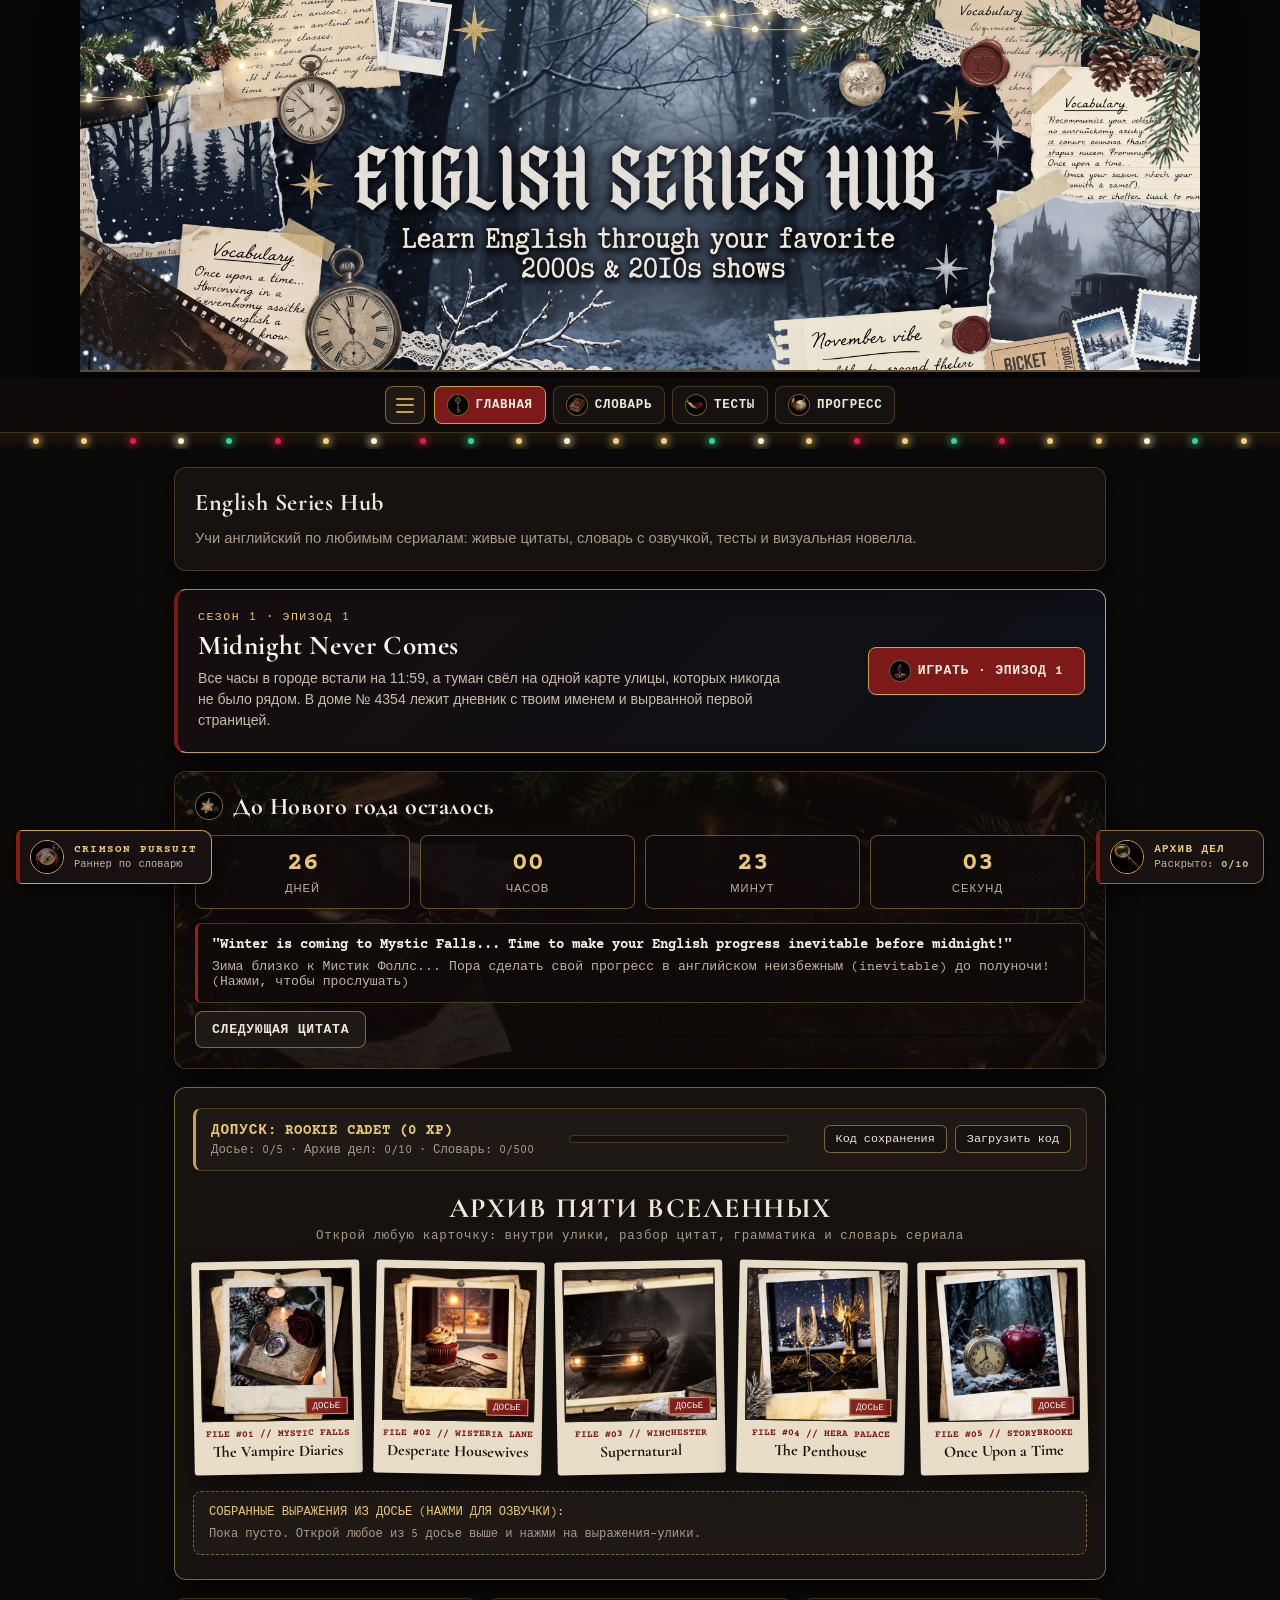
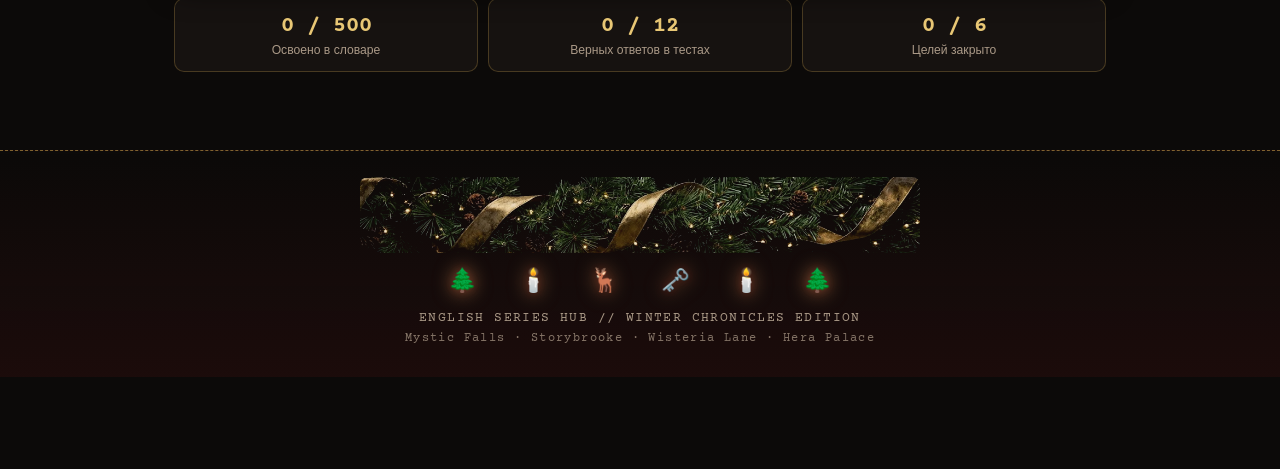
==== commit 0fac4444: "Rename index (1).html to index.html" ====
--- a/index.html
+++ b/index.html
@@ -4,22 +4,20 @@
   <meta charset="UTF-8">
   <meta name="viewport" content="width=device-width, initial-scale=1.0">
   <title>English Series Hub — Архив вселенных</title>
-  <link rel="stylesheet" href="style.css">
-
-  
-<!-- Yandex.Metrika counter -->
-<script type="text/javascript">
+  <link rel="stylesheet" href="style.css?v=7">
+
+  <!-- Yandex.Metrika counter -->
+  <script type="text/javascript">
     (function(m,e,t,r,i,k,a){
-        m[i]=m[i]||function(){(m[i].a=m[i].a||[]).push(arguments)};
-        m[i].l=1*new Date();
-        for (var j = 0; j < document.scripts.length; j++) {if (document.scripts[j].src === r) { return; }}
-        k=e.createElement(t),a=e.getElementsByTagName(t)[0],k.async=1,k.src=r,a.parentNode.insertBefore(k,a)
-    })(window, document,'script','https://mc.yandex.ru/metrika/tag.js?id=114624558', 'ym');
-
-    ym(114624558, 'init', {ssr:true, webvisor:true, clickmap:true, ecommerce:"dataLayer", referrer: document.referrer, url: location.href, accurateTrackBounce:true, trackLinks:true});
-</script>
-<noscript><div><img src="https://mc.yandex.ru/watch/114624558" style="position:absolute; left:-9999px;" alt="" /></div></noscript>
-<!-- /Yandex.Metrika counter -->
+      m[i]=m[i]||function(){(m[i].a=m[i].a||[]).push(arguments)};
+      m[i].l=1*new Date();
+      for (var j = 0; j < document.scripts.length; j++) {if (document.scripts[j].src === r) { return; }}
+      k=e.createElement(t),a=e.getElementsByTagName(t)[0],k.async=1,k.src=r,a.parentNode.insertBefore(k,a)
+    })(window, document, 'script', 'https://mc.yandex.ru/metrika/tag.js?id=114624558', 'ym');
+    ym(114624558, 'init', {ssr:true, webvisor:true, clickmap:true, ecommerce:"dataLayer", accurateTrackBounce:true, trackLinks:true});
+  </script>
+  <noscript><div><img src="https://mc.yandex.ru/watch/114624558" style="position:absolute; left:-9999px;" alt="" /></div></noscript>
+  <!-- /Yandex.Metrika counter -->
 </head>
 <body>
   <header class="main-header">
@@ -52,7 +50,22 @@
     <section id="home" class="tab-content active">
       <div class="card">
         <h2>English Series Hub</h2>
-        <p>Английский на живых диалогах из пяти культовых сериалов. Открывай досье вселенных, разбирай цитаты и грамматику, собирай свой словарь с озвучкой и тренируй слова в 4-ступенчатом тренажёре или ночной погоне Crimson Pursuit.</p>
+        <p>Учи английский по любимым сериалам: живые цитаты, словарь с озвучкой, тесты и визуальная новелла.</p>
+      </div>
+
+      <!-- Новелла Midnight Never Comes -->
+      <div class="vnc-home-card">
+        <div class="vnc-home-left">
+          <img src="novel/cover.jpg" alt="Midnight Never Comes" class="vnc-home-poster" onerror="this.style.display='none'">
+          <div>
+            <div class="vnc-home-kicker">СЕЗОН 1 · ЭПИЗОД 1</div>
+            <h2 class="vnc-home-title">Midnight Never Comes</h2>
+            <div class="vnc-home-desc">Все часы в городе встали на 11:59, а туман свёл на одной карте улицы, которых никогда не было рядом. В доме № 4354 лежит дневник с твоим именем и вырванной первой страницей.</div>
+          </div>
+        </div>
+        <button class="action-btn" style="margin:0; padding:12px 20px;" onclick="window.VNC.open()">
+          <img src="ico-novels.jpg" alt="" class="ui-ico" onerror="this.style.display='none'"> Играть · Эпизод 1
+        </button>
       </div>
 
       <!-- Зимний таймер до Нового года (можно скрыть в Настройках) -->
@@ -167,7 +180,7 @@
       </div>
     </section>
 
-    <!-- 2. ВКЛАДКА: МАСТЕР-СЛОВАРЬ + 4-СТУПЕНЧАТЫЙ ТРЕНАЖЁР -->
+    <!-- 2. ВКЛАДКА: СЛОВАРЬ И ТРЕНАЖЁР -->
     <section id="dict" class="tab-content">
       <div class="card" id="masterDictMount"></div>
     </section>
@@ -294,7 +307,17 @@
 
     <div>
       <div class="esh-drawer-title">Интерактивные новеллы</div>
-      <button class="esh-nav-btn primary" onclick="window.ESHHub.openNovelModal('tvd_s4')">
+      <button class="esh-nav-btn primary" onclick="window.VNC.open()">
+        <span class="esh-nav-btn-left">
+          <img src="ico-novels.jpg" alt="" class="ui-ico" onerror="this.style.display='none'">
+          <span>Midnight Never Comes (Эп. 1)</span>
+        </span>
+        <span>→</span>
+      </button>
+      <div style="font-size:11.5px; color:#e8c775; margin: 6px 4px 10px; line-height:1.4;">
+        Эпизод 1: One Minute to Midnight
+      </div>
+      <button class="esh-nav-btn" onclick="window.ESHHub.openNovelModal('tvd_s4')">
         <span class="esh-nav-btn-left">
           <img src="ico-novels.jpg" alt="" class="ui-ico" onerror="this.style.display='none'">
           <span>The Vampire Diaries (S4)</span>
@@ -526,9 +549,64 @@
     </div>
   </div>
 
+  <!-- МОДАЛКА: ПОЛНОЦЕННАЯ ВИЗУАЛЬНАЯ НОВЕЛЛА «11:59 // ГОРОД МЕЖДУ СТРОК» -->
+  <div id="vnChroniclesModal" role="dialog" aria-modal="true" aria-label="Midnight Never Comes">
+    <div class="vnc-topbar">
+      <div class="vnc-top-left">
+        <span class="vnc-chapter-pill" id="vncChapterPill">СЕЗОН 1</span>
+        <div class="vnc-stats-mini" id="vncStatsMini"></div>
+      </div>
+      <div class="vnc-top-actions">
+        <button class="vnc-btn ghost" id="vncAutoRuBtn" onclick="window.VNC.toggleAutoRu()">Автоперевод: ВЫКЛ</button>
+        <button class="vnc-btn ghost" id="vncBgmBtn" onclick="window.VNC.toggleBgm()">Музыка: ВКЛ</button>
+        <button class="vnc-btn ghost" id="vncSfxBtn" onclick="window.VNC.toggleSfx()">SFX: ВКЛ</button>
+        <button class="vnc-btn ghost" onclick="window.VNC.openLog()">История</button>
+        <button class="vnc-btn ghost" onclick="window.VNC.openMenu()">Эпизоды</button>
+        <button class="vnc-btn primary" onclick="window.VNC.close()">Выйти</button>
+      </div>
+    </div>
+
+    <div class="vnc-stage" id="vncStage">
+      <div class="vnc-bg-layer" id="vncBgLayer"></div>
+      <div class="vnc-vignette"></div>
+      <div class="vnc-fog-layer" id="vncFogLayer"></div>
+      <div class="vnc-chars-layer" id="vncCharsLayer"></div>
+      <div class="vnc-cg-layer" id="vncCgLayer"></div>
+      <div class="vnc-toast" id="vncToast"></div>
+
+      <div class="vnc-overlay-center" id="vncOverlayCenter"></div>
+
+      <div class="vnc-dialog-wrap" id="vncDialogWrap" style="display:none;">
+        <div class="vnc-speaker-tag" id="vncSpeakerName">Speaker</div>
+        <div class="vnc-dialog-box" id="vncDialogBox">
+          <div class="vnc-text-en" id="vncTextEn"></div>
+          <div class="vnc-text-ru" id="vncTextRu" style="display:none;"></div>
+          <div class="vnc-dialog-footer">
+            <div class="vnc-dialog-tools">
+              <button class="vnc-btn ghost" onclick="window.VNC.speakCurrent(event)">🔊 Озвучить</button>
+              <button class="vnc-btn ghost" id="vncRuToggleBtn" onclick="window.VNC.toggleLineRu(event)">Перевод</button>
+            </div>
+            <div class="vnc-next-hint">Тапни дальше →</div>
+          </div>
+        </div>
+      </div>
+
+      <div class="vnc-log-modal" id="vncLogModal" onclick="if(event.target===this) window.VNC.closeLog()">
+        <div class="vnc-log-card">
+          <div style="display:flex; justify-content:space-between; align-items:center;">
+            <span style="font-family:'Cormorant Garamond',serif; font-size:1.35rem; color:#e8c775; font-weight:700;">История диалога (слова кликабельны)</span>
+            <button class="vnc-btn ghost" onclick="window.VNC.closeLog()">Закрыть</button>
+          </div>
+          <div class="vnc-log-body" id="vncLogBody"></div>
+        </div>
+      </div>
+    </div>
+  </div>
+
   <!-- ПОДКЛЮЧЕНИЕ МОДУЛЕЙ (РАБОТАЕТ И НА GITHUB PAGES, И ЛОКАЛЬНО) -->
   <script src="data.js"></script>
   <script src="app.js"></script>
   <script src="game.js"></script>
+  <script src="novel.js?v=7"></script>
 </body>
 </html>
--- a/style.css
+++ b/style.css
@@ -846,7 +846,7 @@
 .esh-word-popup {
   position: fixed; bottom: 18px; left: 50%; transform: translateX(-50%);
   width: 340px; max-width: 92vw; background: #161210; border: 1.5px solid #c9a24b;
-  border-radius: 10px; padding: 15px; z-index: 10030;
+  border-radius: 10px; padding: 15px; z-index: 10060;
   box-shadow: 0 14px 38px rgba(0, 0, 0, 0.9); display: none; color: #efe7d8;
 }
 .esh-word-popup.show { display: block; animation: eshPopUp 0.18s ease-out; }
@@ -1160,3 +1160,978 @@
   outline: none;
   border-color: #e8c775;
 }
+
+/* ===== ПРОМО-БАННЕР НОВЕЛЛЫ «11:59» НА ГЛАВНОЙ ===== */
+.vnc-home-card {
+  background: linear-gradient(135deg, rgba(22, 14, 15, 0.96), rgba(14, 18, 26, 0.96));
+  border: 1.5px solid var(--accent-gold);
+  border-left: 4px solid var(--accent-primary);
+  border-radius: 12px;
+  padding: 20px;
+  margin-bottom: 18px;
+  box-shadow: 0 12px 30px rgba(0, 0, 0, 0.72);
+  display: flex;
+  flex-wrap: wrap;
+  align-items: center;
+  justify-content: space-between;
+  gap: 16px;
+}
+.vnc-home-kicker {
+  font-family: 'Courier Prime', monospace;
+  font-size: 0.72rem;
+  color: var(--accent-gold-bright);
+  letter-spacing: 1.5px;
+  text-transform: uppercase;
+  margin-bottom: 5px;
+}
+.vnc-home-title {
+  font-family: 'Cormorant Garamond', Georgia, serif;
+  font-size: 1.7rem;
+  color: #faf4e8;
+  margin-bottom: 6px;
+}
+.vnc-home-desc {
+  font-size: 0.88rem;
+  color: #c9baa8;
+  line-height: 1.5;
+  max-width: 600px;
+}
+
+/* ===== ПОЛНОЭКРАННАЯ ВИЗУАЛЬНАЯ НОВЕЛЛА «11:59 // ГОРОД МЕЖДУ СТРОК» ===== */
+#vnChroniclesModal {
+  position: fixed;
+  inset: 0;
+  z-index: 10040;
+  background: #060507;
+  color: #efe7d8;
+  display: none;
+  flex-direction: column;
+  font-family: -apple-system, BlinkMacSystemFont, 'Segoe UI', Roboto, sans-serif;
+  overflow: hidden;
+  user-select: none;
+  -webkit-user-select: none;
+}
+#vnChroniclesModal.open { display: flex; }
+
+.vnc-topbar {
+  position: relative;
+  z-index: 12;
+  display: flex;
+  align-items: center;
+  justify-content: space-between;
+  gap: 8px;
+  padding: 8px 12px;
+  background: rgba(12, 9, 10, 0.94);
+  border-bottom: 1px solid rgba(201, 162, 75, 0.35);
+  flex-wrap: wrap;
+}
+.vnc-top-left {
+  display: flex;
+  align-items: center;
+  gap: 10px;
+  flex-wrap: wrap;
+}
+.vnc-chapter-pill {
+  font-family: 'Courier Prime', monospace;
+  font-size: 0.72rem;
+  font-weight: 700;
+  letter-spacing: 1px;
+  color: #e8c775;
+  background: rgba(125, 25, 25, 0.55);
+  border: 1px solid rgba(201, 162, 75, 0.55);
+  padding: 4px 10px;
+  border-radius: 99px;
+}
+.vnc-stats-mini {
+  display: flex;
+  gap: 10px;
+  font-family: 'Courier Prime', monospace;
+  font-size: 0.72rem;
+  color: #c2b29f;
+}
+.vnc-stats-mini b { color: #e8c775; }
+.vnc-top-actions {
+  display: flex;
+  gap: 6px;
+  flex-wrap: wrap;
+}
+.vnc-btn {
+  font-family: 'Courier Prime', monospace;
+  font-size: 0.76rem;
+  font-weight: 700;
+  padding: 7px 12px;
+  border-radius: 7px;
+  cursor: pointer;
+  transition: background 0.16s ease, border-color 0.16s ease, transform 0.12s ease;
+}
+.vnc-btn.primary {
+  background: #7d1919;
+  border: 1px solid #c9a24b;
+  color: #faf4e8;
+}
+.vnc-btn.primary:hover { background: #962020; border-color: #e8c775; }
+.vnc-btn.ghost {
+  background: rgba(24, 18, 16, 0.9);
+  border: 1px solid rgba(201, 162, 75, 0.42);
+  color: #e8dec8;
+}
+.vnc-btn.ghost:hover { border-color: #e8c775; background: rgba(38, 28, 24, 0.96); }
+
+/* Сцена */
+.vnc-stage {
+  position: relative;
+  flex: 1;
+  width: 100%;
+  overflow: hidden;
+  display: flex;
+  flex-direction: column;
+  justify-content: flex-end;
+}
+.vnc-bg-layer {
+  position: absolute;
+  inset: -2%;
+  background-size: cover;
+  background-position: center;
+  z-index: 1;
+}
+.vnc-bg-slide {
+  position: absolute;
+  inset: 0;
+  background-size: cover;
+  background-position: center;
+  opacity: 0;
+  transition: opacity 0.65s ease;
+}
+.vnc-bg-slide.active {
+  opacity: 1;
+}
+.vnc-bg-slide.kenburns,
+.vnc-bg-layer.kenburns {
+  animation: vncKenBurns 22s ease-in-out infinite alternate;
+}
+@keyframes vncKenBurns {
+  0% { transform: scale(1.02) translate(0, 0); }
+  100% { transform: scale(1.08) translate(-1.2%, -0.8%); }
+}
+
+/* Живые атмосферные частицы (пылинки / холодный туман) */
+.vnc-particles-layer {
+  position: absolute;
+  inset: 0;
+  z-index: 3;
+  pointer-events: none;
+  overflow: hidden;
+}
+.vnc-mote {
+  position: absolute;
+  bottom: -12px;
+  border-radius: 50%;
+  background: radial-gradient(circle, rgba(248, 224, 152, 0.85) 0%, rgba(248, 224, 152, 0) 70%);
+  opacity: 0;
+  animation: vncMoteFloat var(--mote-dur, 10s) linear var(--mote-delay, 0s) infinite;
+}
+.vnc-particles-layer.is-fog .vnc-mote {
+  background: radial-gradient(circle, rgba(210, 232, 250, 0.78) 0%, rgba(190, 215, 240, 0) 70%);
+}
+@keyframes vncMoteFloat {
+  0% { transform: translate3d(0, 0, 0) scale(0.7); opacity: 0; }
+  18% { opacity: 0.55; }
+  75% { opacity: 0.4; }
+  100% { transform: translate3d(var(--mote-drift, 18px), -92vh, 0) scale(1.15); opacity: 0; }
+}
+.vnc-vignette {
+  position: absolute;
+  inset: 0;
+  background: radial-gradient(circle at 50% 42%, transparent 32%, rgba(5, 4, 6, 0.76) 100%);
+  pointer-events: none;
+  z-index: 2;
+}
+.vnc-fog-layer {
+  position: absolute;
+  inset: 0;
+  z-index: 3;
+  pointer-events: none;
+  opacity: 0;
+  transition: opacity 0.8s ease;
+  background:
+    radial-gradient(ellipse at 20% 80%, rgba(190, 210, 225, 0.22), transparent 55%),
+    radial-gradient(ellipse at 80% 70%, rgba(180, 200, 215, 0.18), transparent 50%),
+    linear-gradient(to top, rgba(160, 180, 196, 0.24), transparent 45%);
+}
+.vnc-fog-layer.active {
+  opacity: 1;
+  animation: vncFogDrift 14s ease-in-out infinite alternate;
+}
+@keyframes vncFogDrift {
+  0% { transform: translateX(-2%) scale(1.02); }
+  100% { transform: translateX(2%) scale(1.06); }
+}
+
+/* Спецэффекты сцены */
+.vnc-stage.fx-shake { animation: vncShake 0.45s ease; }
+@keyframes vncShake {
+  0%, 100% { transform: translate(0, 0); }
+  20% { transform: translate(-7px, 4px); }
+  40% { transform: translate(7px, -5px); }
+  60% { transform: translate(-5px, 3px); }
+  80% { transform: translate(4px, -2px); }
+}
+.vnc-stage.fx-flash::after {
+  content: "";
+  position: absolute;
+  inset: 0;
+  z-index: 15;
+  background: rgba(245, 220, 150, 0.45);
+  pointer-events: none;
+  animation: vncFlashFade 0.55s ease forwards;
+}
+@keyframes vncFlashFade { from { opacity: 1; } to { opacity: 0; } }
+.vnc-stage.fx-glitch { animation: vncGlitch 0.45s steps(3, end); }
+@keyframes vncGlitch {
+  0% { filter: hue-rotate(0deg) contrast(1); }
+  33% { filter: hue-rotate(45deg) contrast(1.45) brightness(1.15); }
+  66% { filter: hue-rotate(-30deg) contrast(1.3); }
+  100% { filter: none; }
+}
+
+/* Персонажи — плавный живой риг без микродрожания */
+.vnc-chars-layer {
+  position: absolute;
+  inset: 0;
+  z-index: 4;
+  pointer-events: none;
+  display: flex;
+  align-items: flex-end;
+  justify-content: center;
+}
+.vnc-char-slot {
+  position: absolute;
+  bottom: -4px;
+  height: 84vh;
+  display: flex;
+  align-items: flex-end;
+  justify-content: center;
+  transition: left 0.48s cubic-bezier(0.22, 1, 0.36, 1), opacity 0.3s ease;
+  backface-visibility: hidden;
+}
+.vnc-char-slot.pos-center { left: 50%; transform: translateX(-50%); }
+.vnc-char-slot.pos-left { left: 26%; transform: translateX(-50%); }
+.vnc-char-slot.pos-right { left: 74%; transform: translateX(-50%); }
+.vnc-char-slot.speaking { z-index: 6; }
+.vnc-char-slot.dimmed { z-index: 5; }
+
+/* Плавные входы и выходы героев */
+.vnc-char-slot.vnc-enter-left { animation: vncEnterLeft 0.52s cubic-bezier(0.22, 1, 0.36, 1) both; }
+.vnc-char-slot.vnc-enter-right { animation: vncEnterRight 0.52s cubic-bezier(0.22, 1, 0.36, 1) both; }
+.vnc-char-slot.vnc-enter-center { animation: vncEnterCenter 0.5s cubic-bezier(0.22, 1, 0.36, 1) both; }
+.vnc-char-slot.vnc-char-exit {
+  opacity: 0;
+  transform: translateX(-50%) translateY(18px) scale(0.96);
+  transition: opacity 0.32s ease, transform 0.32s ease;
+}
+
+@keyframes vncEnterLeft {
+  from { opacity: 0; transform: translateX(calc(-50% - 46px)) translateY(10px); }
+  to { opacity: 1; transform: translateX(-50%) translateY(0); }
+}
+@keyframes vncEnterRight {
+  from { opacity: 0; transform: translateX(calc(-50% + 46px)) translateY(10px); }
+  to { opacity: 1; transform: translateX(-50%) translateY(0); }
+}
+@keyframes vncEnterCenter {
+  from { opacity: 0; transform: translateX(-50%) translateY(24px) scale(0.96); }
+  to { opacity: 1; transform: translateX(-50%) translateY(0) scale(1); }
+}
+
+/* Уровень 2: фокус говорящего (плавно, без тяжёлых перерисовок теней) */
+.vnc-char-actor {
+  height: 100%;
+  display: flex;
+  align-items: flex-end;
+  transform-origin: 50% 100%;
+  transition: transform 0.38s cubic-bezier(0.22, 1, 0.36, 1), filter 0.38s ease, opacity 0.38s ease;
+  backface-visibility: hidden;
+}
+.vnc-char-slot.speaking > .vnc-char-actor {
+  transform: translate3d(0, -3px, 0) scale(1.03);
+  filter: brightness(1.04);
+  opacity: 1;
+}
+.vnc-char-slot.dimmed > .vnc-char-actor {
+  transform: translate3d(0, 6px, 0) scale(0.955);
+  filter: brightness(0.56) saturate(0.75);
+  opacity: 0.9;
+}
+
+/* Уровень 3: мягкие реакции (без резкого подёргивания) */
+.vnc-char-react {
+  height: 100%;
+  display: flex;
+  align-items: flex-end;
+  transform-origin: 50% 100%;
+}
+.vnc-char-react.react-speak {
+  animation: vncReactSpeak 0.36s cubic-bezier(0.22, 1, 0.36, 1);
+}
+.vnc-char-react.react-tense {
+  animation: vncReactTense 0.4s ease-out;
+}
+.vnc-char-react.react-calm {
+  animation: vncReactCalm 0.45s ease-out;
+}
+.vnc-char-react.react-shock {
+  animation: vncReactShock 0.45s ease-out;
+}
+
+@keyframes vncReactSpeak {
+  0% { transform: translate3d(0, 0, 0); }
+  45% { transform: translate3d(0, -5px, 0); }
+  100% { transform: translate3d(0, 0, 0); }
+}
+@keyframes vncReactTense {
+  0% { transform: translate3d(0, 0, 0); }
+  30% { transform: translate3d(-4px, -2px, 0); }
+  65% { transform: translate3d(3px, -1px, 0); }
+  100% { transform: translate3d(0, 0, 0); }
+}
+@keyframes vncReactCalm {
+  0% { transform: translate3d(0, -3px, 0); }
+  100% { transform: translate3d(0, 0, 0); }
+}
+@keyframes vncReactShock {
+  0% { transform: translate3d(0, 0, 0); }
+  25% { transform: translate3d(-7px, -4px, 0); }
+  55% { transform: translate3d(6px, 1px, 0); }
+  100% { transform: translate3d(0, 0, 0); }
+}
+
+/* Уровень 4: плавное дыхание без микро-вращения (чтобы на ноутбуке не дрожали края) */
+.vnc-char-breath {
+  position: relative;
+  height: 100%;
+  display: flex;
+  align-items: flex-end;
+  transform-origin: 50% 100%;
+  animation: vncLiveBreath var(--breath-dur, 5.2s) ease-in-out var(--breath-delay, 0s) infinite;
+  backface-visibility: hidden;
+}
+@keyframes vncLiveBreath {
+  0%, 100% { transform: translate3d(0, 0, 0) scaleY(1); }
+  50% { transform: translate3d(0, -2px, 0) scaleY(1.012); }
+}
+
+/* Единая высота для всех героев — Сэм теперь одного роста с Лукасом */
+.vnc-char-img {
+  height: 80vh;
+  max-height: 780px;
+  max-width: 68vw;
+  width: auto;
+  object-fit: contain;
+  display: block;
+}
+.vnc-char-img.vnc-emo-fadein {
+  animation: vncEmoIn 0.28s ease-out;
+}
+.vnc-char-img.vnc-char-ghost {
+  position: absolute;
+  inset: 0;
+  width: 100%;
+  height: 100%;
+  pointer-events: none;
+  animation: vncEmoOut 0.28s ease-out forwards;
+}
+@keyframes vncEmoIn {
+  from { opacity: 0.35; }
+  to { opacity: 1; }
+}
+@keyframes vncEmoOut {
+  from { opacity: 0.92; }
+  to { opacity: 0; }
+}
+
+/* Плавное появление плашки говорящего и дыхание портрета ГГ в зеркале */
+.vnc-speaker-tag.vnc-tag-pop {
+  animation: vncTagPop 0.26s cubic-bezier(0.22, 1, 0.36, 1);
+}
+@keyframes vncTagPop {
+  from { opacity: 0; transform: translateY(6px); }
+  to { opacity: 1; transform: translateY(0); }
+}
+.vnc-mc-img {
+  transform-origin: 50% 100%;
+  animation: vncLiveBreath 4.9s ease-in-out infinite;
+}
+.vnc-char-fallback {
+  width: min(42vw, 215px);
+  background: rgba(16, 12, 13, 0.88);
+  border: 1.5px solid var(--char-accent, #c9a24b);
+  border-radius: 14px;
+  padding: 16px 12px;
+  text-align: center;
+  box-shadow: 0 16px 38px rgba(0, 0, 0, 0.82);
+  backdrop-filter: blur(6px);
+}
+.vnc-char-fallback-ring {
+  width: 96px;
+  height: 96px;
+  border-radius: 50%;
+  margin: 0 auto 10px;
+  border: 2px solid var(--char-accent, #c9a24b);
+  overflow: hidden;
+  position: relative;
+  background: #140f0e;
+  display: flex;
+  align-items: center;
+  justify-content: center;
+}
+.vnc-char-fallback-ring img {
+  position: absolute;
+  inset: 0;
+  width: 100%;
+  height: 100%;
+  object-fit: cover;
+  opacity: 0.86;
+}
+.vnc-char-monogram {
+  position: relative;
+  z-index: 1;
+  font-family: 'Cormorant Garamond', serif;
+  font-size: 1.7rem;
+  font-weight: 700;
+  color: #faf4e8;
+  text-shadow: 0 2px 10px #000;
+}
+.vnc-char-fallback-name {
+  font-family: 'Cormorant Garamond', serif;
+  font-size: 1.15rem;
+  font-weight: 700;
+  color: #faf4e8;
+}
+.vnc-char-fallback-series {
+  font-family: 'Courier Prime', monospace;
+  font-size: 0.68rem;
+  color: #c9a24b;
+  text-transform: uppercase;
+  letter-spacing: 1px;
+  margin-top: 3px;
+}
+
+/* CG-вставки (Часы 11:59 и Дневник) — чёткий киношный кадр без мыльного растяжения */
+.vnc-cg-layer {
+  position: absolute;
+  inset: 0;
+  z-index: 7;
+  display: none;
+  pointer-events: none;
+  background: radial-gradient(circle at 50% 42%, rgba(18, 14, 16, 0.88) 0%, rgba(5, 4, 6, 0.97) 100%);
+  padding: 20px 20px 185px;
+}
+.vnc-cg-layer.active {
+  display: flex;
+  align-items: center;
+  justify-content: center;
+  animation: vncCgFade 0.35s ease;
+}
+@keyframes vncCgFade {
+  from { opacity: 0; }
+  to { opacity: 1; }
+}
+.vnc-cg-card {
+  max-width: min(820px, 92vw);
+  max-height: 100%;
+  position: relative;
+  border-radius: 14px;
+  overflow: hidden;
+  border: 1.5px solid rgba(201, 162, 75, 0.65);
+  box-shadow: 0 22px 60px rgba(0, 0, 0, 0.92);
+  display: flex;
+  align-items: center;
+  justify-content: center;
+  background: #090708;
+}
+.vnc-cg-real-img {
+  max-width: 100%;
+  max-height: calc(100vh - 260px);
+  width: auto;
+  height: auto;
+  object-fit: contain;
+  display: block;
+}
+.vnc-clock-fallback {
+  padding: 20px;
+  display: flex;
+  flex-direction: column;
+  align-items: center;
+  gap: 12px;
+  background: radial-gradient(circle at 50% 40%, #241914 0%, #0b0808 100%);
+}
+.vnc-clock-dial {
+  width: 146px;
+  height: 146px;
+  border-radius: 50%;
+  border: 3px solid #c9a24b;
+  background: radial-gradient(circle, #1a1410 0%, #090707 100%);
+  position: relative;
+  box-shadow: 0 0 28px rgba(201, 162, 75, 0.35), inset 0 0 18px rgba(0, 0, 0, 0.85);
+}
+.vnc-clock-mark {
+  position: absolute;
+  font-family: 'Cormorant Garamond', serif;
+  font-size: 0.85rem;
+  font-weight: 700;
+  color: #e8c775;
+}
+.vnc-clock-mark.m12 { top: 6px; left: 50%; transform: translateX(-50%); }
+.vnc-clock-mark.m6 { bottom: 6px; left: 50%; transform: translateX(-50%); }
+.vnc-clock-mark.m3 { right: 9px; top: 50%; transform: translateY(-50%); }
+.vnc-clock-mark.m9 { left: 9px; top: 50%; transform: translateY(-50%); }
+.vnc-hand-hour {
+  position: absolute;
+  bottom: 50%;
+  left: 50%;
+  width: 4px;
+  height: 36px;
+  background: #e8c775;
+  transform-origin: bottom center;
+  transform: translateX(-50%) rotate(-3deg);
+  border-radius: 2px;
+}
+.vnc-hand-min {
+  position: absolute;
+  bottom: 50%;
+  left: 50%;
+  width: 2.5px;
+  height: 52px;
+  background: #e11d48;
+  transform-origin: bottom center;
+  transform: translateX(-50%) rotate(-6deg);
+  border-radius: 2px;
+  animation: vncHandTremble 1.6s ease-in-out infinite;
+}
+@keyframes vncHandTremble {
+  0%, 78%, 100% { transform: translateX(-50%) rotate(-6deg); }
+  84% { transform: translateX(-50%) rotate(-4.2deg); }
+  90% { transform: translateX(-50%) rotate(-6.4deg); }
+}
+.vnc-hand-pin {
+  position: absolute;
+  top: 50%;
+  left: 50%;
+  width: 10px;
+  height: 10px;
+  border-radius: 50%;
+  background: #e8c775;
+  transform: translate(-50%, -50%);
+}
+.vnc-clock-digital {
+  font-family: 'Courier Prime', monospace;
+  font-size: 1.55rem;
+  font-weight: 700;
+  letter-spacing: 4px;
+  color: #e11d48;
+  text-shadow: 0 0 12px rgba(225, 29, 72, 0.7);
+}
+.vnc-journal-fallback {
+  padding: 22px 18px;
+  background: linear-gradient(135deg, #271b14, #140d0a);
+  text-align: center;
+  position: relative;
+}
+.vnc-wax-seal {
+  width: 46px;
+  height: 46px;
+  border-radius: 50%;
+  margin: 0 auto 10px;
+  background: radial-gradient(circle at 35% 35%, #b91c1c, #5c0c0c);
+  border: 2px solid #c9a24b;
+  color: #fde68a;
+  font-family: 'Courier Prime', monospace;
+  font-size: 0.72rem;
+  font-weight: 700;
+  display: flex;
+  align-items: center;
+  justify-content: center;
+  box-shadow: 0 4px 12px rgba(0, 0, 0, 0.75);
+}
+.vnc-journal-page-title {
+  font-family: 'Cormorant Garamond', serif;
+  font-size: 1.2rem;
+  color: #e8c775;
+  margin-bottom: 8px;
+}
+.vnc-journal-page-line {
+  font-family: Georgia, serif;
+  font-style: italic;
+  font-size: 0.92rem;
+  color: #efe7d8;
+  line-height: 1.55;
+}
+
+/* Уведомление Клуба Романтики сверху */
+.vnc-toast {
+  position: absolute;
+  top: 14px;
+  left: 50%;
+  transform: translateX(-50%) translateY(-18px);
+  z-index: 14;
+  background: rgba(18, 13, 12, 0.95);
+  border: 1.5px solid #c9a24b;
+  border-left: 4px solid #9e1b1b;
+  color: #f5d076;
+  font-family: 'Courier Prime', monospace;
+  font-size: 0.8rem;
+  font-weight: 700;
+  padding: 9px 16px;
+  border-radius: 8px;
+  box-shadow: 0 10px 28px rgba(0, 0, 0, 0.85);
+  opacity: 0;
+  pointer-events: none;
+  transition: opacity 0.28s ease, transform 0.28s ease;
+  max-width: 92vw;
+  text-align: center;
+}
+.vnc-toast.show {
+  opacity: 1;
+  transform: translateX(-50%) translateY(0);
+}
+
+/* Нижнее окно диалога */
+.vnc-dialog-wrap {
+  position: relative;
+  z-index: 9;
+  width: min(860px, 96vw);
+  margin: 0 auto 14px;
+}
+.vnc-speaker-tag {
+  display: inline-block;
+  margin-left: 14px;
+  margin-bottom: -1px;
+  padding: 5px 14px;
+  border-radius: 8px 8px 0 0;
+  border: 1.5px solid #c9a24b;
+  border-bottom: none;
+  font-family: 'Courier Prime', monospace;
+  font-size: 0.78rem;
+  font-weight: 700;
+  letter-spacing: 0.8px;
+  text-transform: uppercase;
+  position: relative;
+  z-index: 2;
+}
+.vnc-dialog-box {
+  background: rgba(14, 10, 10, 0.95);
+  border: 1.5px solid rgba(201, 162, 75, 0.65);
+  border-radius: 12px;
+  padding: 16px 18px 13px;
+  box-shadow: 0 14px 40px rgba(0, 0, 0, 0.88);
+  cursor: pointer;
+}
+.vnc-text-en {
+  font-family: Georgia, 'Times New Roman', serif;
+  font-size: clamp(1rem, 2.5vw, 1.18rem);
+  line-height: 1.62;
+  color: #f4eee1;
+  min-height: 76px;
+}
+.vnc-text-ru {
+  margin-top: 10px;
+  padding-top: 9px;
+  border-top: 1px dashed rgba(201, 162, 75, 0.3);
+  font-size: 0.88rem;
+  line-height: 1.48;
+  color: #c7b8a6;
+}
+.vnc-dialog-footer {
+  margin-top: 11px;
+  display: flex;
+  align-items: center;
+  justify-content: space-between;
+  gap: 8px;
+  flex-wrap: wrap;
+}
+.vnc-dialog-tools {
+  display: flex;
+  gap: 6px;
+  flex-wrap: wrap;
+}
+.vnc-next-hint {
+  font-family: 'Courier Prime', monospace;
+  font-size: 0.75rem;
+  color: #e8c775;
+  letter-spacing: 0.6px;
+  animation: vncPulseHint 1.6s ease-in-out infinite;
+}
+@keyframes vncPulseHint {
+  0%, 100% { opacity: 0.65; }
+  50% { opacity: 1; }
+}
+
+/* Центральные оверлеи (Меню, Заставка, Настройка героя, Выборы, Финал) */
+.vnc-overlay-center {
+  position: absolute;
+  inset: 0;
+  z-index: 10;
+  display: none;
+  align-items: center;
+  justify-content: center;
+  padding: 16px;
+  background: rgba(6, 5, 7, 0.62);
+  overflow-y: auto;
+}
+.vnc-menu-card, .vnc-setup-card, .vnc-choice-box, .vnc-end-card {
+  width: min(640px, 100%);
+  max-height: 82dvh;
+  overflow-y: auto;
+  background: rgba(18, 13, 13, 0.96);
+  border: 1.5px solid #c9a24b;
+  border-radius: 12px;
+  padding: 22px 20px;
+  box-shadow: 0 22px 60px rgba(0, 0, 0, 0.95);
+}
+.vnc-menu-kicker {
+  font-family: 'Courier Prime', monospace;
+  font-size: 0.72rem;
+  letter-spacing: 1.5px;
+  color: #c9a24b;
+  text-transform: uppercase;
+  margin-bottom: 6px;
+}
+.vnc-menu-title {
+  font-family: 'Cormorant Garamond', Georgia, serif;
+  font-size: 2rem;
+  color: #faf4e8;
+  margin-bottom: 8px;
+}
+.vnc-menu-desc {
+  font-size: 0.88rem;
+  color: #c2b29f;
+  line-height: 1.55;
+  margin-bottom: 16px;
+}
+.vnc-ep-list { display: flex; flex-direction: column; gap: 10px; }
+.vnc-ep-card {
+  background: rgba(28, 21, 19, 0.92);
+  border: 1px solid rgba(201, 162, 75, 0.45);
+  border-radius: 9px;
+  padding: 14px;
+  display: flex;
+  flex-wrap: wrap;
+  align-items: center;
+  justify-content: space-between;
+  gap: 12px;
+}
+.vnc-ep-card.locked { opacity: 0.62; border-style: dashed; }
+.vnc-ep-num { font-family: 'Courier Prime', monospace; font-size: 0.68rem; color: #e8c775; letter-spacing: 1px; }
+.vnc-ep-name { font-family: 'Cormorant Garamond', serif; font-size: 1.3rem; font-weight: 700; color: #faf4e8; margin: 2px 0; }
+.vnc-ep-cast { font-size: 0.78rem; color: #aa9987; }
+.vnc-ep-actions { display: flex; gap: 7px; flex-wrap: wrap; }
+.vnc-ep-soon { font-family: 'Courier Prime', monospace; font-size: 0.72rem; color: #aa9987; border: 1px solid rgba(201,162,75,0.3); padding: 4px 9px; border-radius: 5px; }
+
+/* Заставка серии */
+.vnc-title-splash {
+  text-align: center;
+  padding: 36px 24px;
+  cursor: pointer;
+  animation: fadeIn 0.8s ease;
+}
+.vnc-splash-ep { font-family: 'Courier Prime', monospace; font-size: 0.85rem; letter-spacing: 3px; color: #c9a24b; margin-bottom: 10px; }
+.vnc-splash-main { font-family: 'Cormorant Garamond', serif; font-size: clamp(2rem, 6vw, 3.2rem); color: #faf4e8; letter-spacing: 2px; margin-bottom: 8px; text-shadow: 0 4px 24px rgba(0,0,0,0.9); }
+.vnc-splash-sub { font-family: 'Courier Prime', monospace; font-size: 1rem; color: #e11d48; letter-spacing: 3px; font-weight: 700; }
+.vnc-splash-hint { margin-top: 26px; font-family: 'Courier Prime', monospace; font-size: 0.82rem; color: #e8c775; animation: vncPulseHint 1.5s infinite; }
+
+/* Настройка героя */
+.vnc-setup-label { display: block; font-family: 'Courier Prime', monospace; font-size: 0.75rem; color: #e8c775; margin-bottom: 6px; }
+.vnc-setup-input {
+  width: 100%;
+  background: #120d0c;
+  border: 1px solid rgba(201, 162, 75, 0.55);
+  color: #faf4e8;
+  padding: 10px 12px;
+  border-radius: 7px;
+  font-family: 'Courier Prime', monospace;
+  font-size: 0.95rem;
+}
+.vnc-gender-row { display: grid; grid-template-columns: 1fr 1fr; gap: 8px; }
+
+/* Выборы и таймер */
+.vnc-timer-wrap { width: 100%; height: 8px; background: rgba(0,0,0,0.5); border: 1px solid rgba(201,162,75,0.4); border-radius: 99px; overflow: hidden; margin-bottom: 6px; }
+.vnc-timer-fill { height: 100%; width: 100%; background: linear-gradient(90deg, #dc2626, #e8c775); transition: width 0.08s linear; }
+.vnc-timer-lbl { font-family: 'Courier Prime', monospace; font-size: 0.76rem; color: #fca5a5; font-weight: 700; margin-bottom: 10px; text-align: right; }
+.vnc-choice-prompt { font-family: 'Courier Prime', monospace; font-size: 0.88rem; color: #e8c775; font-weight: 700; margin-bottom: 12px; line-height: 1.45; }
+.vnc-choice-list { display: flex; flex-direction: column; gap: 9px; }
+.vnc-choice-btn {
+  width: 100%;
+  text-align: left;
+  background: rgba(30, 21, 19, 0.94);
+  border: 1.5px solid rgba(201, 162, 75, 0.45);
+  border-radius: 9px;
+  padding: 12px 14px;
+  cursor: pointer;
+  transition: border-color 0.16s ease, background 0.16s ease, transform 0.12s ease;
+}
+.vnc-choice-btn:hover { border-color: #e8c775; background: rgba(65, 22, 22, 0.92); transform: translateY(-1px); }
+.vnc-choice-en { font-family: Georgia, serif; font-size: 0.98rem; color: #faf4e8; font-weight: 600; line-height: 1.42; }
+.vnc-choice-ru { font-size: 0.78rem; color: #b8a795; margin-top: 4px; }
+
+/* Финал эпизода */
+.vnc-end-stats { display: grid; grid-template-columns: repeat(3, 1fr); gap: 8px; margin: 14px 0; }
+.vnc-end-stat { background: #1c1513; border: 1px solid rgba(201,162,75,0.35); border-radius: 8px; padding: 10px; text-align: center; font-family: 'Courier Prime', monospace; }
+.vnc-end-stat b { display: block; font-size: 1.35rem; color: #e8c775; }
+.vnc-end-stat span { font-size: 0.7rem; color: #aa9987; }
+.vnc-end-block { margin-top: 14px; padding-top: 12px; border-top: 1px dashed rgba(201,162,75,0.28); }
+.vnc-end-lbl { font-family: 'Courier Prime', monospace; font-size: 0.76rem; color: #c9a24b; text-transform: uppercase; letter-spacing: 1px; margin-bottom: 8px; }
+.vnc-rel-chips { display: flex; flex-wrap: wrap; gap: 6px; }
+.vnc-rel-chip { background: #1c1513; border: 1px solid rgba(201,162,75,0.3); border-radius: 6px; padding: 5px 9px; font-family: 'Courier Prime', monospace; font-size: 0.75rem; color: #efe7d8; }
+.vnc-flags-list { padding-left: 18px; font-size: 0.84rem; color: #d6cab8; line-height: 1.55; }
+.vnc-vocab-preview { max-height: 170px; overflow-y: auto; background: rgba(0,0,0,0.35); border: 1px solid rgba(201,162,75,0.25); border-radius: 8px; padding: 8px 10px; }
+.vnc-vocab-row { display: flex; justify-content: space-between; align-items: center; gap: 8px; padding: 6px 2px; border-bottom: 1px dashed rgba(201,162,75,0.18); font-size: 0.8rem; cursor: pointer; }
+.vnc-vocab-row:last-child { border-bottom: none; }
+
+/* Журнал истории диалога */
+.vnc-log-modal {
+  position: absolute;
+  inset: 0;
+  z-index: 20;
+  background: rgba(7, 5, 7, 0.9);
+  display: none;
+  align-items: center;
+  justify-content: center;
+  padding: 14px;
+}
+.vnc-log-modal.open { display: flex; }
+.vnc-log-card {
+  width: min(640px, 100%);
+  max-height: 82dvh;
+  display: flex;
+  flex-direction: column;
+  background: #161110;
+  border: 1.5px solid #c9a24b;
+  border-radius: 10px;
+  padding: 16px;
+}
+.vnc-log-body { overflow-y: auto; margin-top: 10px; display: flex; flex-direction: column; gap: 10px; }
+.vnc-log-item { background: #1e1715; border-left: 3px solid #c9a24b; padding: 9px 11px; border-radius: 0 6px 6px 0; }
+.vnc-log-sp { font-family: 'Courier Prime', monospace; font-size: 0.72rem; color: #e8c775; font-weight: 700; margin-bottom: 3px; }
+.vnc-log-en { font-family: Georgia, serif; font-size: 0.92rem; color: #f4eee1; }
+.vnc-log-ru { font-size: 0.78rem; color: #aa9987; margin-top: 3px; }
+
+@media (max-width: 600px) {
+  .vnc-stats-mini { display: none; }
+  .vnc-char-slot { bottom: 0; height: 74vh; }
+  .vnc-char-img { height: 70vh; max-width: 82vw; }
+  .vnc-char-slot.pos-left { left: 28%; }
+  .vnc-char-slot.pos-right { left: 72%; }
+  .vnc-dialog-box { padding: 13px 14px 11px; }
+  .vnc-cg-layer { padding: 14px 12px 175px; }
+}
+
+/* Портрет главного героя в зеркале (выбор персонажа) */
+.vnc-setup-layout {
+  display: grid;
+  grid-template-columns: 168px 1fr;
+  gap: 18px;
+  align-items: center;
+}
+.vnc-mc-mirror-frame {
+  width: 168px;
+  height: 224px;
+  border-radius: 10px;
+  border: 1.5px solid #c9a24b;
+  background: radial-gradient(circle at 50% 35%, #241a18 0%, #0d090a 100%);
+  overflow: hidden;
+  display: flex;
+  align-items: flex-end;
+  justify-content: center;
+  box-shadow: inset 0 0 24px rgba(0, 0, 0, 0.85), 0 8px 22px rgba(0, 0, 0, 0.6);
+  position: relative;
+}
+.vnc-mc-mirror-frame::after {
+  content: "";
+  position: absolute;
+  inset: 0;
+  background: linear-gradient(125deg, rgba(255,255,255,0.08) 0%, transparent 40%, rgba(201,162,75,0.08) 100%);
+  pointer-events: none;
+}
+.vnc-mc-img {
+  width: 100%;
+  height: 100%;
+  object-fit: cover;
+  object-position: center top;
+  display: block;
+}
+.vnc-mc-placeholder {
+  width: 100%;
+  height: 100%;
+  display: flex;
+  flex-direction: column;
+  align-items: center;
+  justify-content: center;
+  gap: 6px;
+  font-family: 'Courier Prime', monospace;
+  color: #e8c775;
+}
+.vnc-mc-placeholder span {
+  font-size: 1.5rem;
+  font-weight: 700;
+  letter-spacing: 3px;
+}
+.vnc-mc-placeholder small {
+  font-size: 0.72rem;
+  color: #b8a795;
+}
+@media (max-width: 560px) {
+  .vnc-setup-layout {
+    grid-template-columns: 1fr;
+  }
+  .vnc-mc-mirror-frame {
+    margin: 0 auto;
+    width: 144px;
+    height: 192px;
+  }
+}
+
+/* Обложка / постер новеллы Midnight Never Comes (novel/cover.jpg) */
+.vnc-home-left {
+  display: flex;
+  align-items: center;
+  gap: 16px;
+  flex: 1;
+  min-width: 240px;
+}
+.vnc-home-poster {
+  width: 84px;
+  height: 112px;
+  border-radius: 8px;
+  object-fit: cover;
+  border: 1.5px solid var(--accent-gold);
+  box-shadow: 0 6px 18px rgba(0, 0, 0, 0.75);
+  flex-shrink: 0;
+}
+.vnc-menu-hero {
+  display: flex;
+  align-items: center;
+  gap: 18px;
+  margin-bottom: 16px;
+}
+.vnc-menu-cover {
+  width: 126px;
+  height: 168px;
+  border-radius: 10px;
+  object-fit: cover;
+  border: 1.5px solid #c9a24b;
+  box-shadow: 0 10px 28px rgba(0, 0, 0, 0.85);
+  flex-shrink: 0;
+}
+.vnc-menu-hero-info .vnc-menu-desc {
+  margin-bottom: 0;
+}
+@media (max-width: 540px) {
+  .vnc-menu-hero {
+    flex-direction: column;
+    text-align: center;
+  }
+  .vnc-menu-cover {
+    width: 136px;
+    height: 182px;
+  }
+}
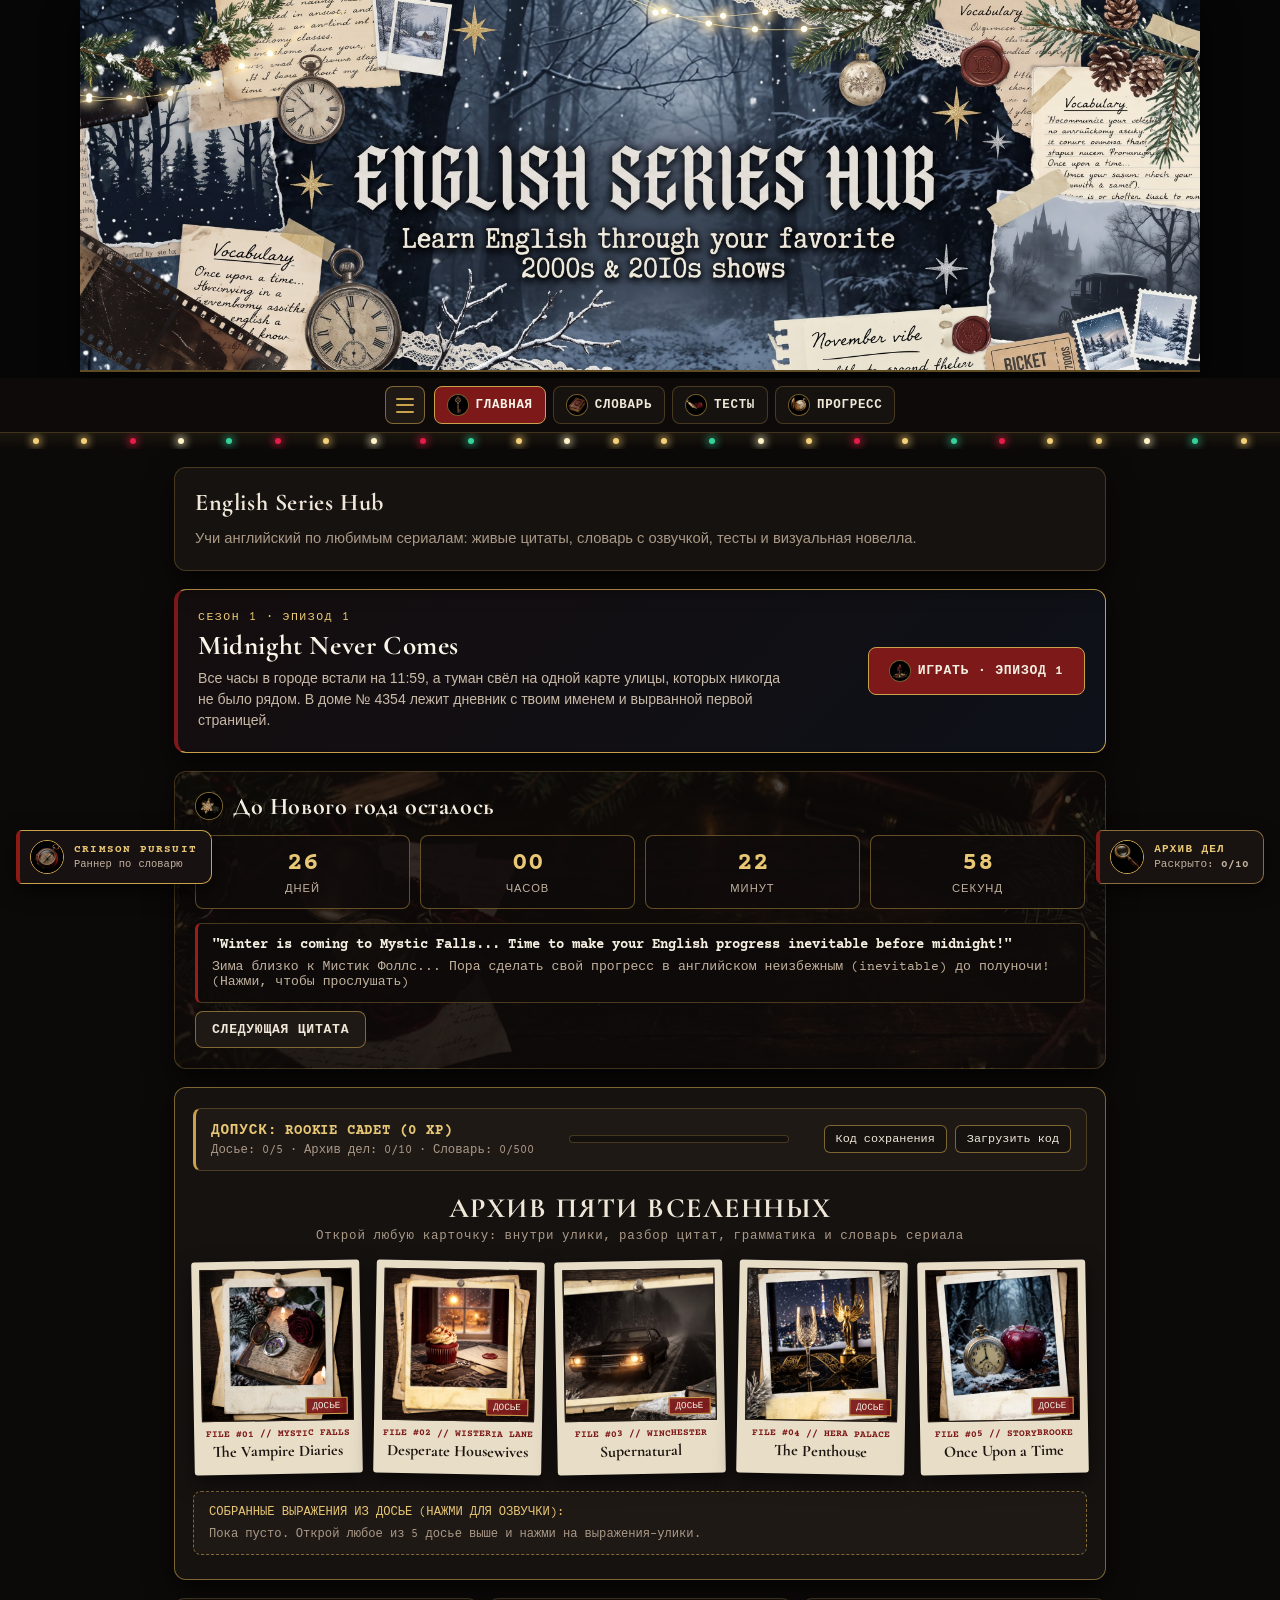
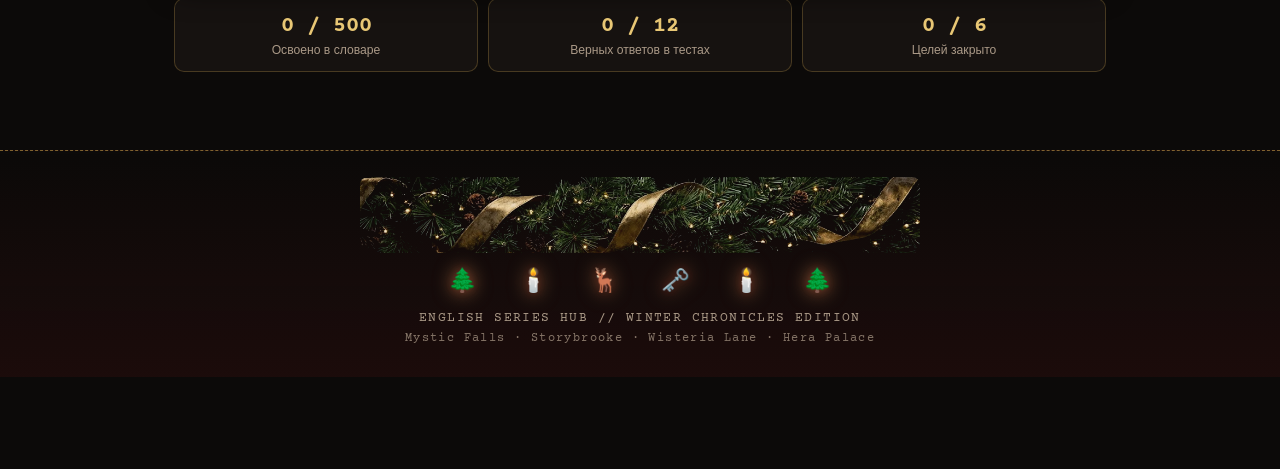
==== commit aed8078a: "Add files via upload" ====
--- a/index.html
+++ b/index.html
@@ -4,7 +4,7 @@
   <meta charset="UTF-8">
   <meta name="viewport" content="width=device-width, initial-scale=1.0">
   <title>English Series Hub — Архив вселенных</title>
-  <link rel="stylesheet" href="style.css?v=7">
+  <link rel="stylesheet" href="style.css?v=11">
 
   <!-- Yandex.Metrika counter -->
   <script type="text/javascript">
@@ -607,6 +607,6 @@
   <script src="data.js"></script>
   <script src="app.js"></script>
   <script src="game.js"></script>
-  <script src="novel.js?v=7"></script>
+  <script src="novel.js?v=11"></script>
 </body>
 </html>
--- a/style.css
+++ b/style.css
@@ -1453,14 +1453,14 @@
   backface-visibility: hidden;
 }
 .vnc-char-slot.speaking > .vnc-char-actor {
-  transform: translate3d(0, -3px, 0) scale(1.03);
-  filter: brightness(1.04);
+  transform: translate3d(0, -3px, 0) scale(1.025);
+  filter: none;
   opacity: 1;
 }
 .vnc-char-slot.dimmed > .vnc-char-actor {
-  transform: translate3d(0, 6px, 0) scale(0.955);
-  filter: brightness(0.56) saturate(0.75);
-  opacity: 0.9;
+  transform: translate3d(0, 6px, 0) scale(0.95);
+  filter: brightness(0.62) saturate(0.8);
+  opacity: 0.92;
 }
 
 /* Уровень 3: мягкие реакции (без резкого подёргивания) */
@@ -1520,13 +1520,14 @@
   50% { transform: translate3d(0, -2px, 0) scaleY(1.012); }
 }
 
-/* Единая высота для всех героев — Сэм теперь одного роста с Лукасом */
+/* Единая высота для всех героев без сжатия по ширине — Сэм всегда одного роста с остальными */
 .vnc-char-img {
-  height: 80vh;
-  max-height: 780px;
-  max-width: 68vw;
+  height: 78vh;
+  max-height: 760px;
   width: auto;
+  max-width: none;
   object-fit: contain;
+  object-position: center bottom;
   display: block;
 }
 .vnc-char-img.vnc-emo-fadein {
@@ -2016,12 +2017,31 @@
 .vnc-log-ru { font-size: 0.78rem; color: #aa9987; margin-top: 3px; }
 
 @media (max-width: 600px) {
+  .vnc-topbar { padding: 6px 8px; gap: 5px; }
+  .vnc-top-actions { gap: 4px; }
+  .vnc-topbar .vnc-btn { padding: 5px 8px; font-size: 0.68rem; }
+  .vnc-chapter-pill { font-size: 0.66rem; padding: 3px 8px; }
   .vnc-stats-mini { display: none; }
-  .vnc-char-slot { bottom: 0; height: 74vh; }
-  .vnc-char-img { height: 70vh; max-width: 82vw; }
-  .vnc-char-slot.pos-left { left: 28%; }
-  .vnc-char-slot.pos-right { left: 72%; }
-  .vnc-dialog-box { padding: 13px 14px 11px; }
+  .vnc-char-slot { bottom: 48px; height: auto; max-height: none; }
+  .vnc-char-img {
+    height: 58vh;
+    max-height: 480px;
+    width: auto;
+    max-width: none;
+    object-fit: contain;
+    object-position: center bottom;
+  }
+  .vnc-char-slot.pos-left .vnc-char-img,
+  .vnc-char-slot.pos-right .vnc-char-img {
+    height: 50vh;
+    max-height: 420px;
+    width: auto;
+    max-width: none;
+  }
+  .vnc-char-slot.pos-left { left: 25%; }
+  .vnc-char-slot.pos-right { left: 75%; }
+  .vnc-dialog-box { padding: 12px 13px 10px; }
+  .vnc-text-en { min-height: 62px; }
   .vnc-cg-layer { padding: 14px 12px 175px; }
 }
 
